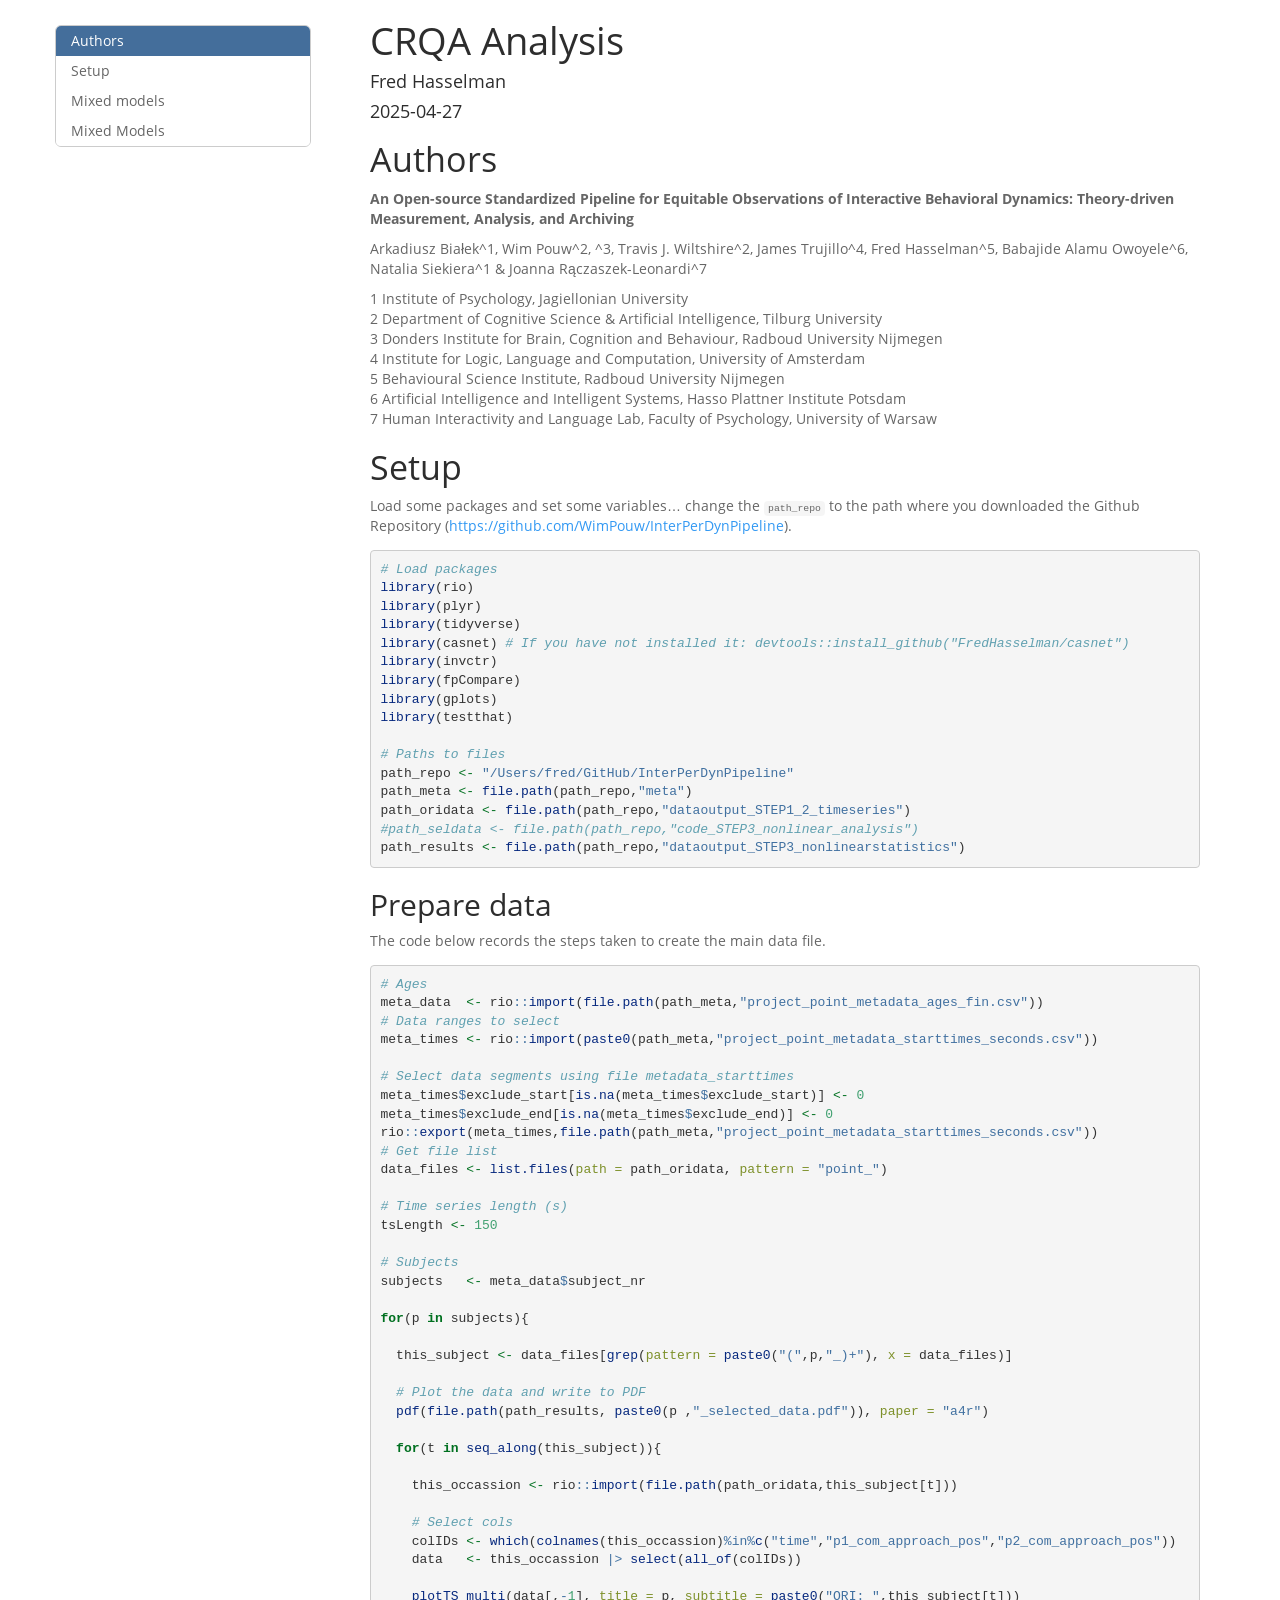
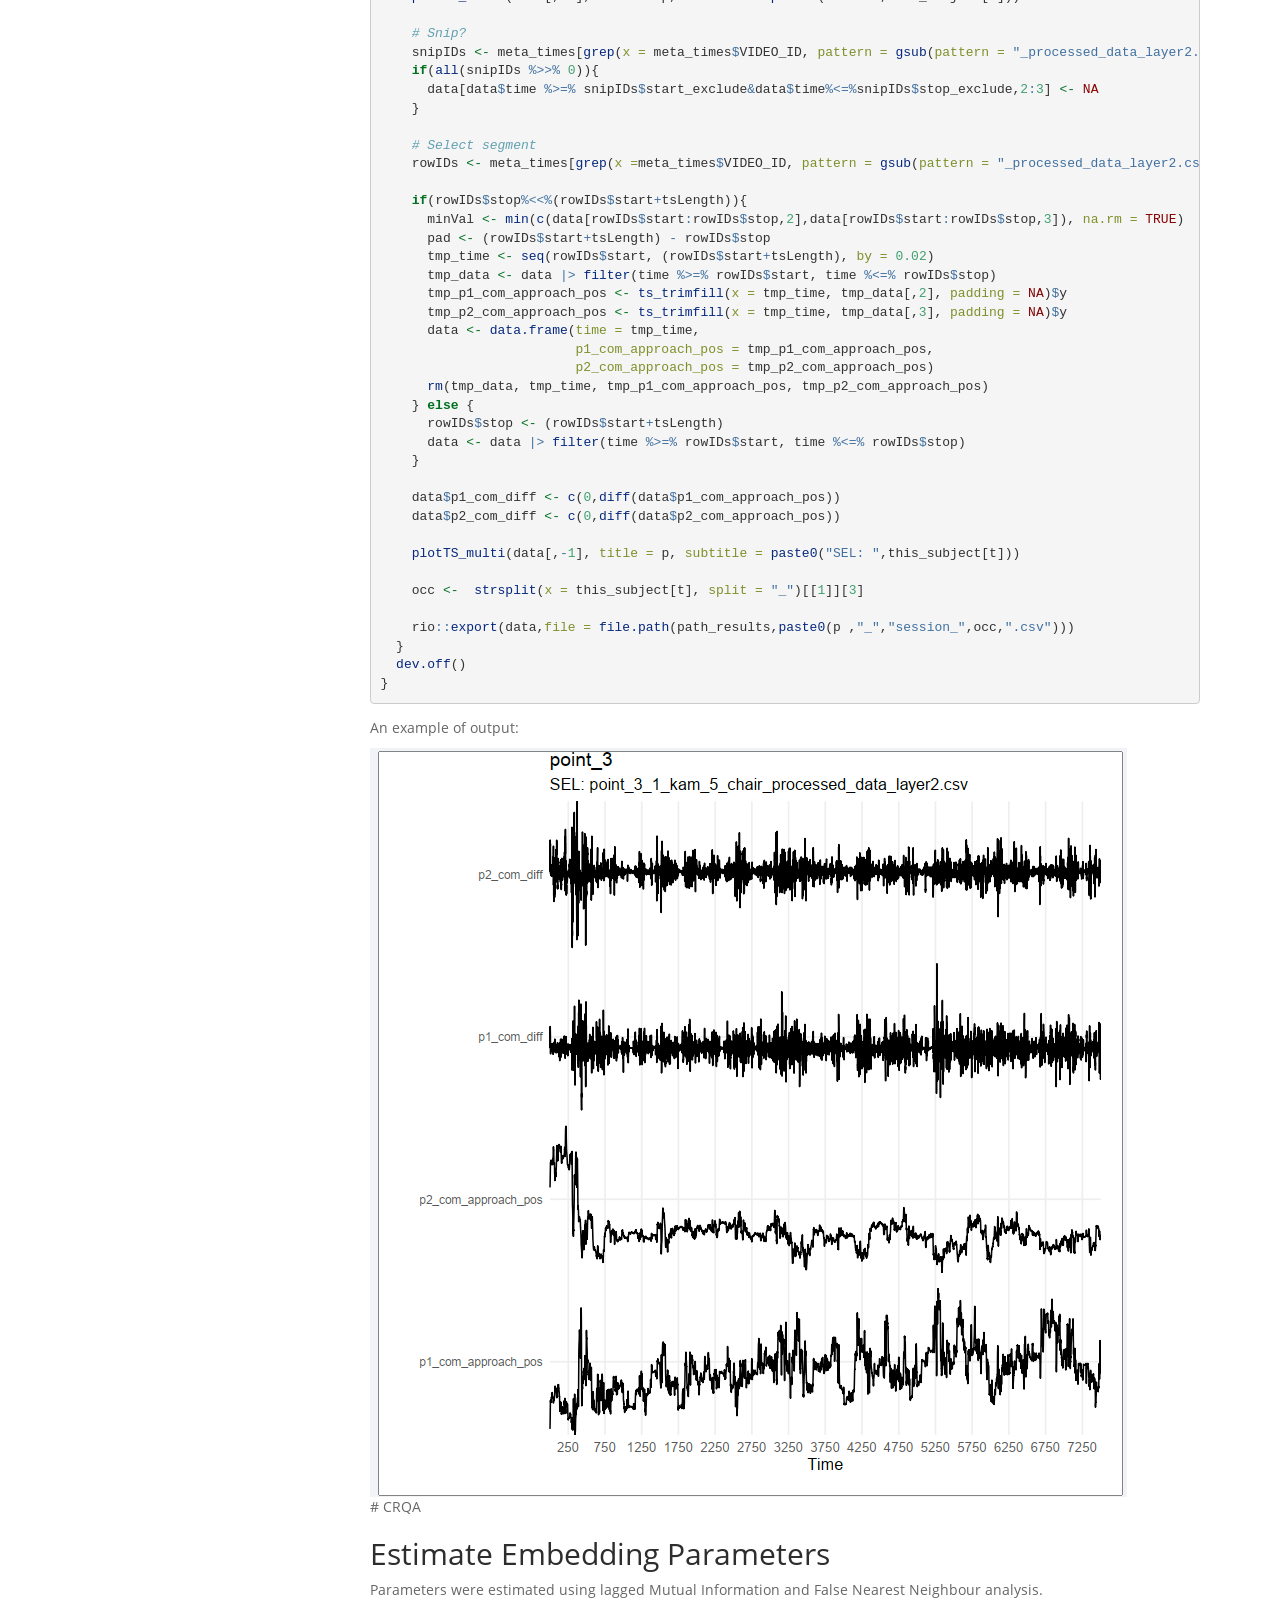
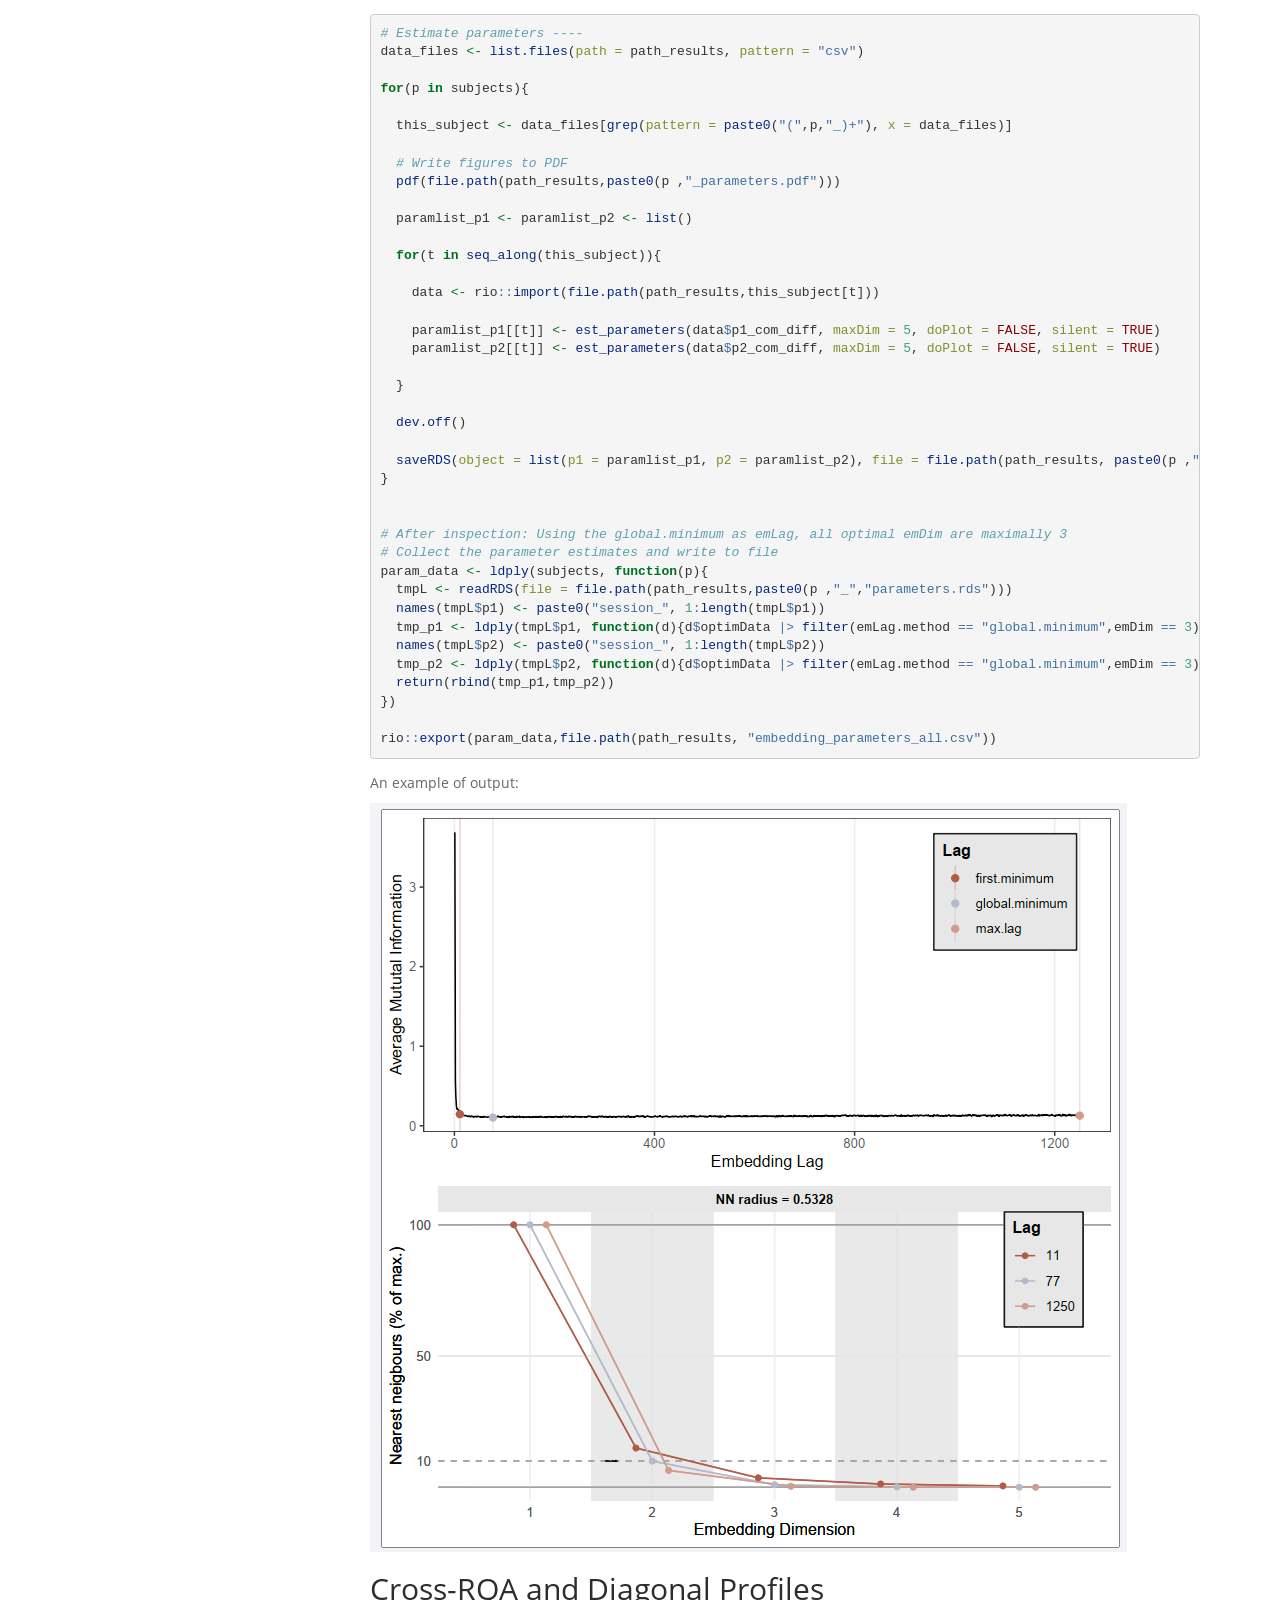
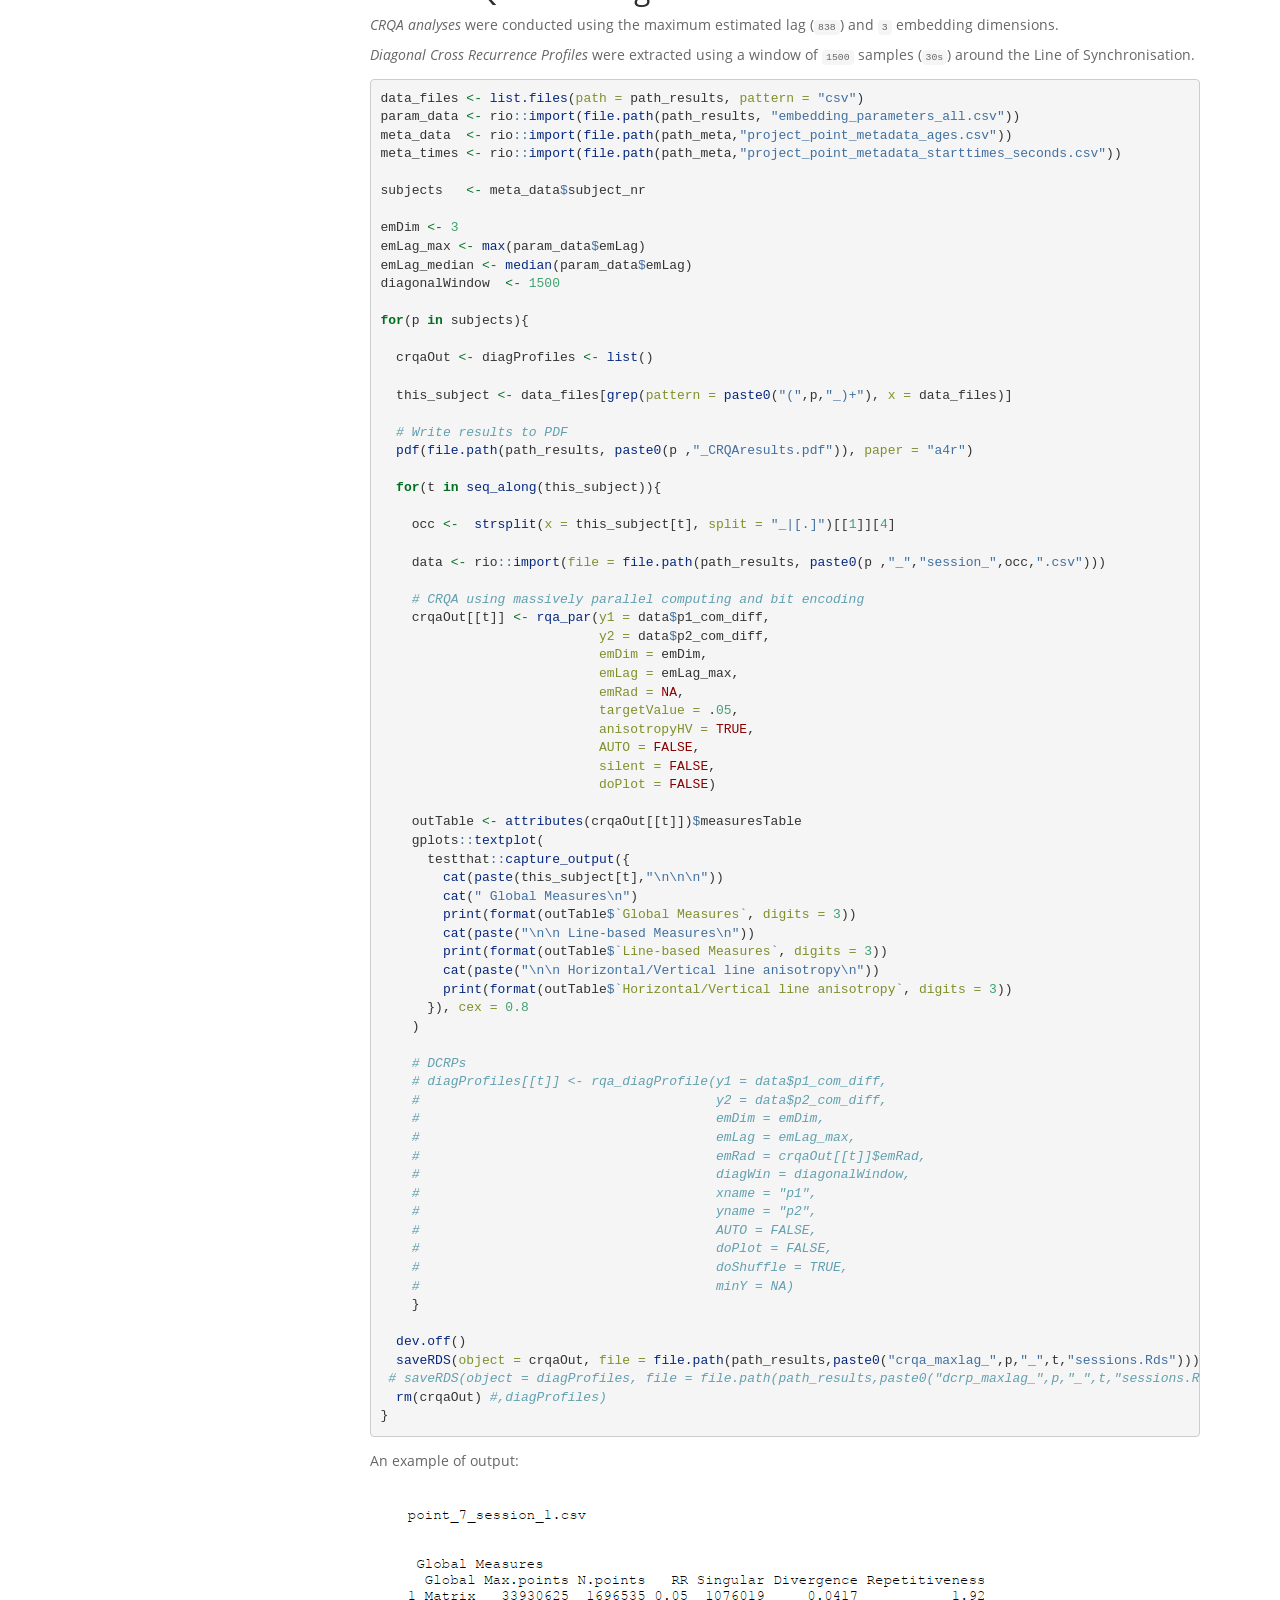
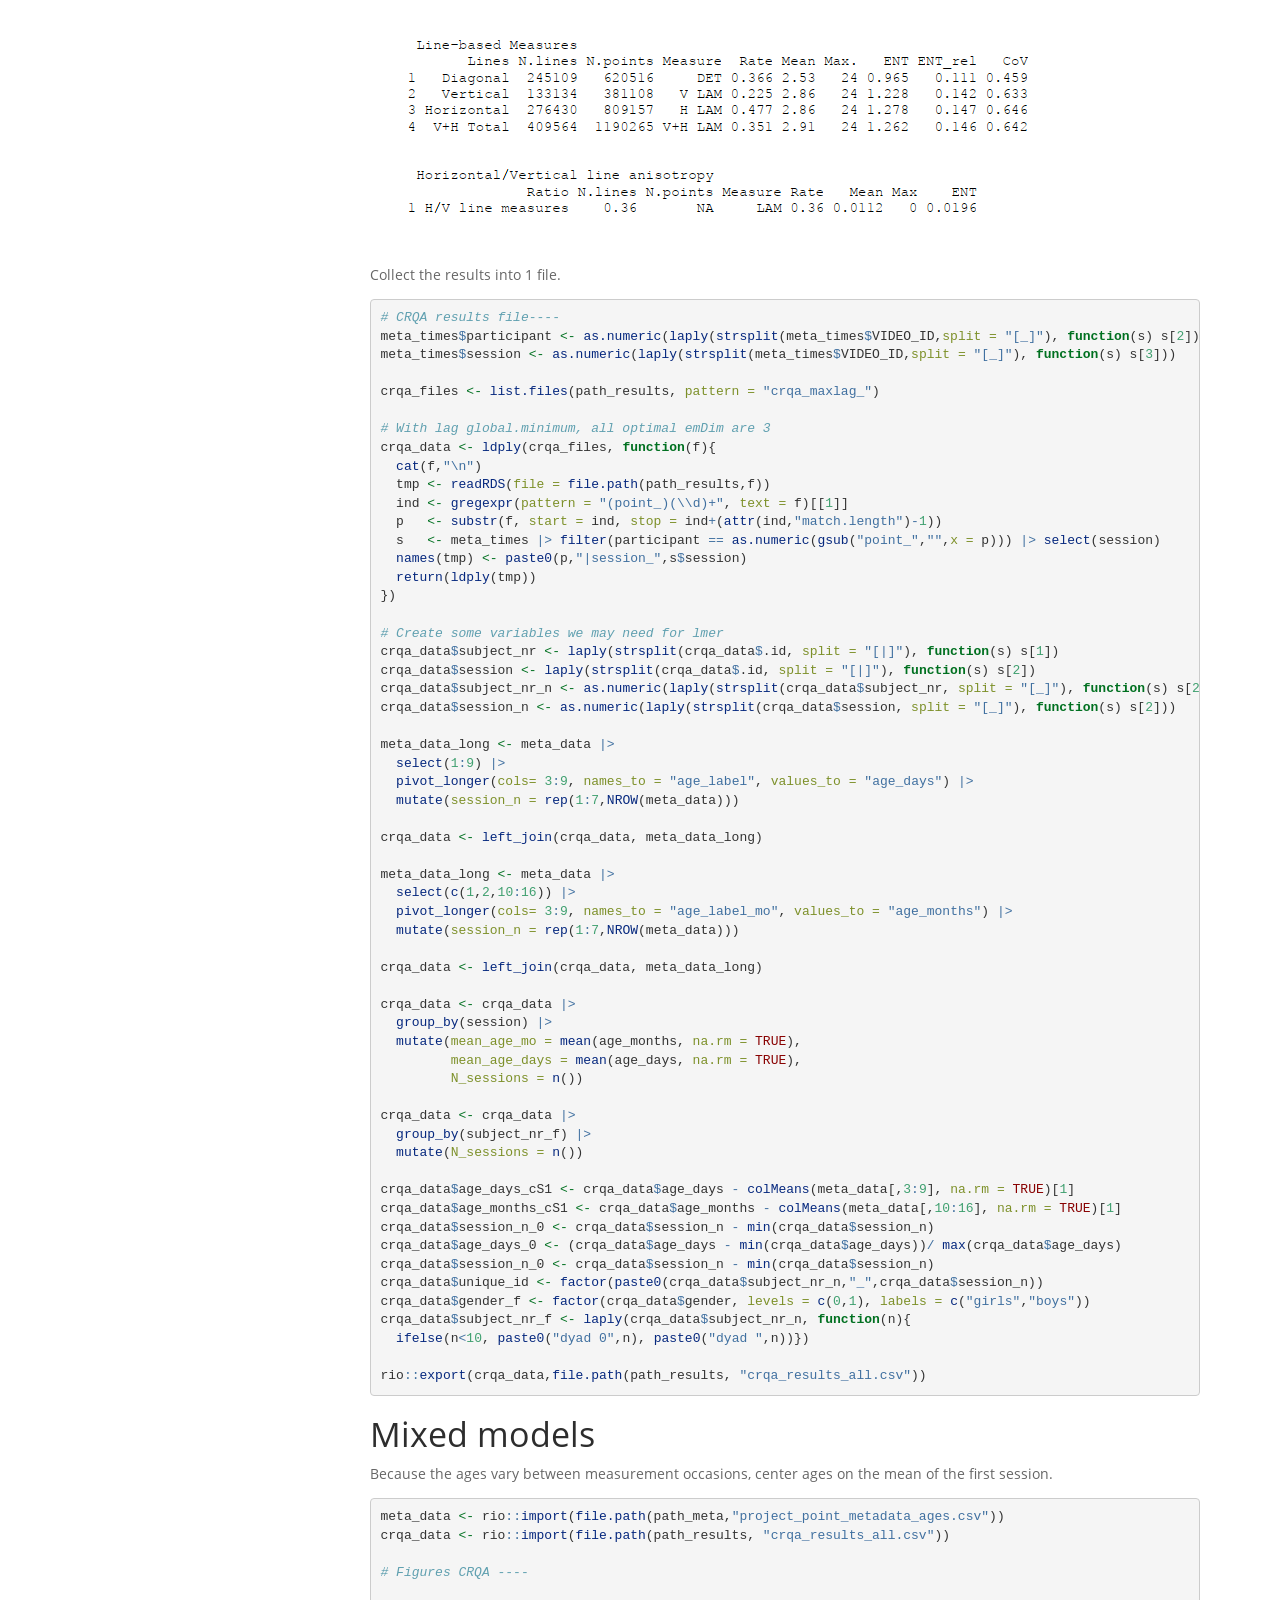
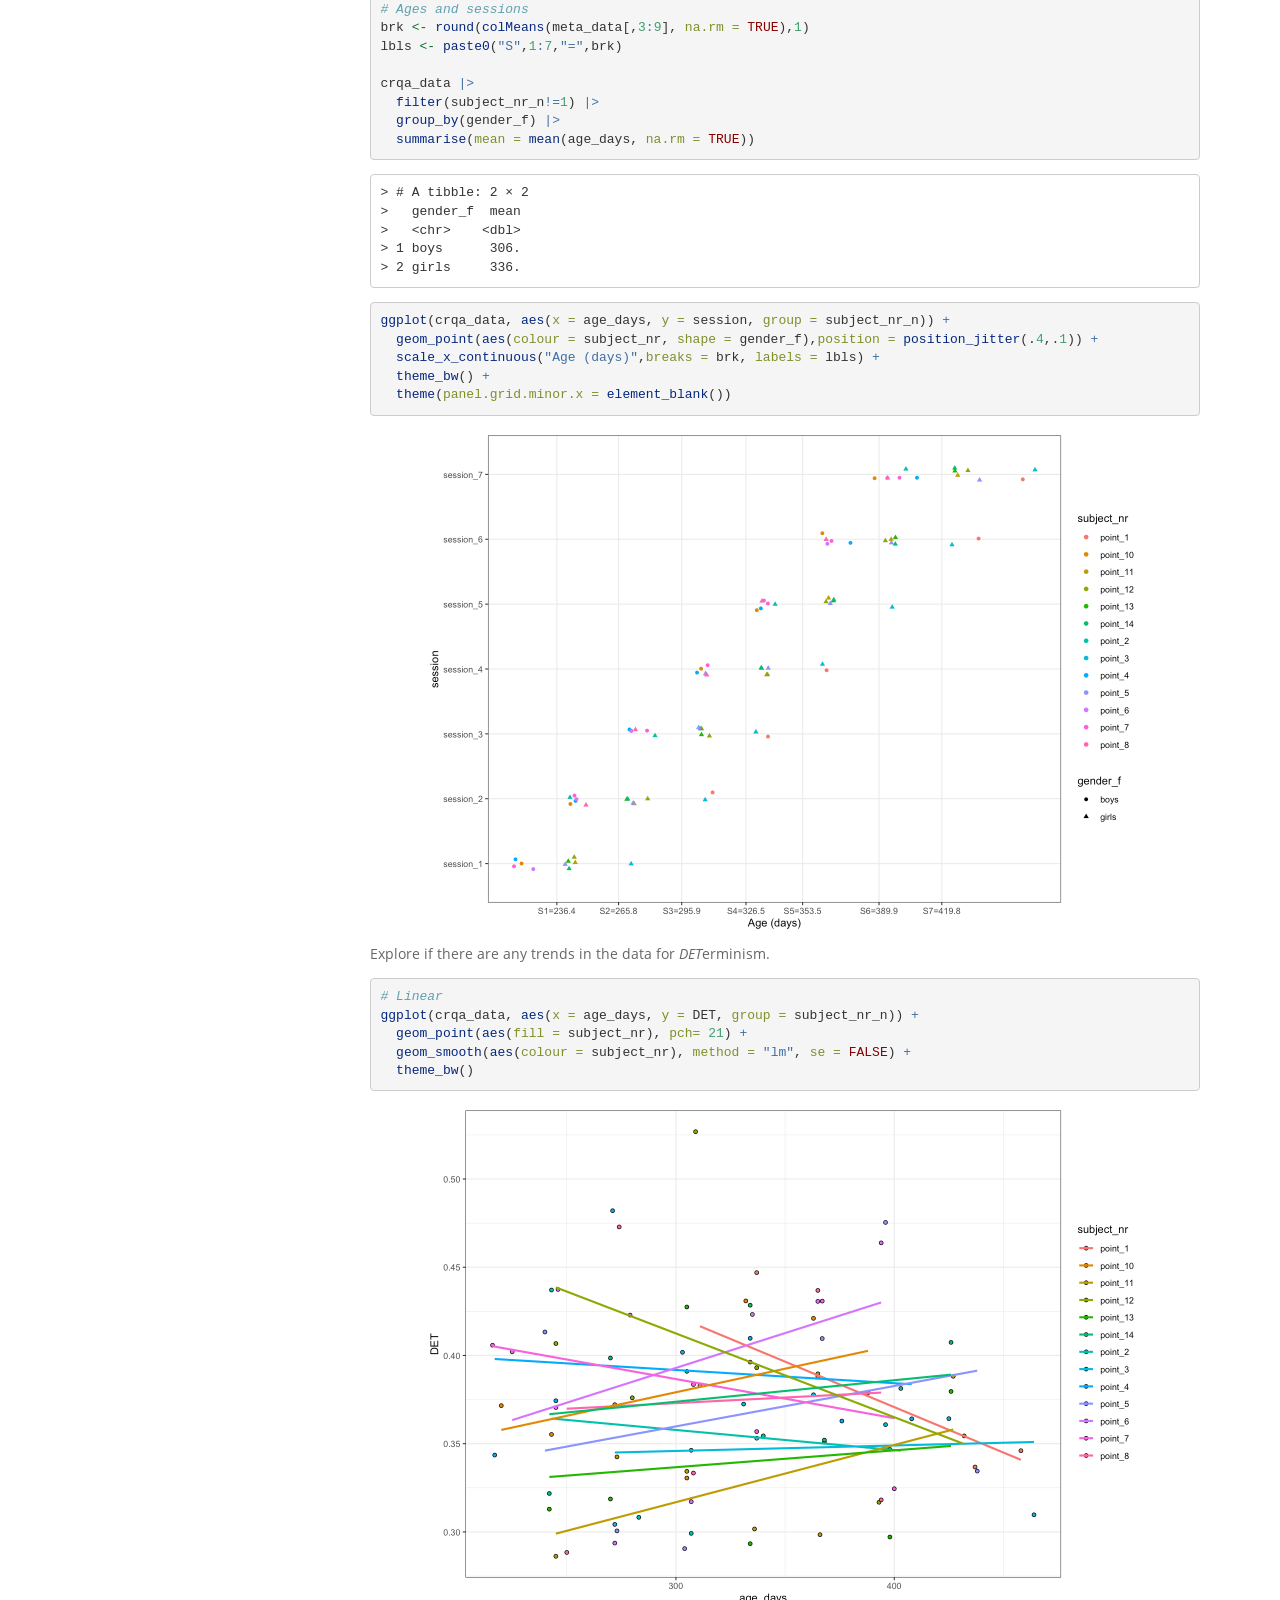
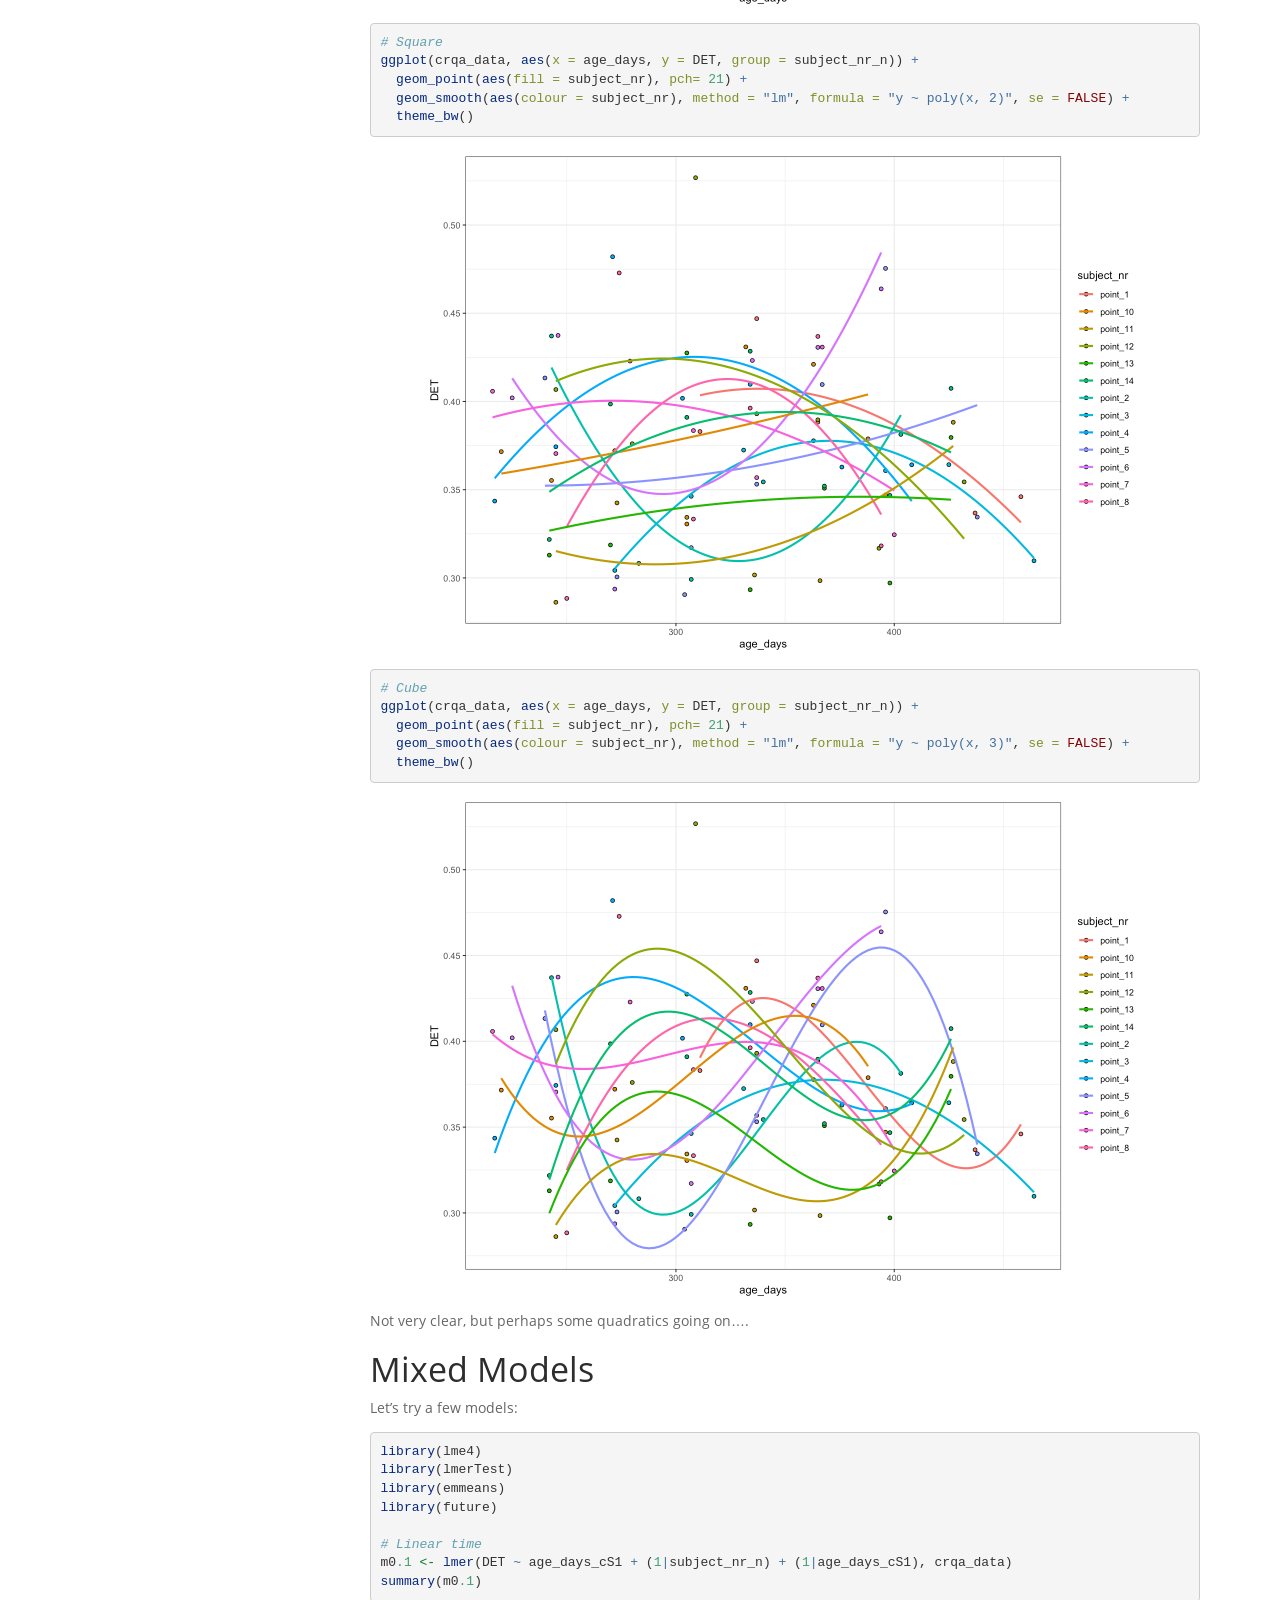
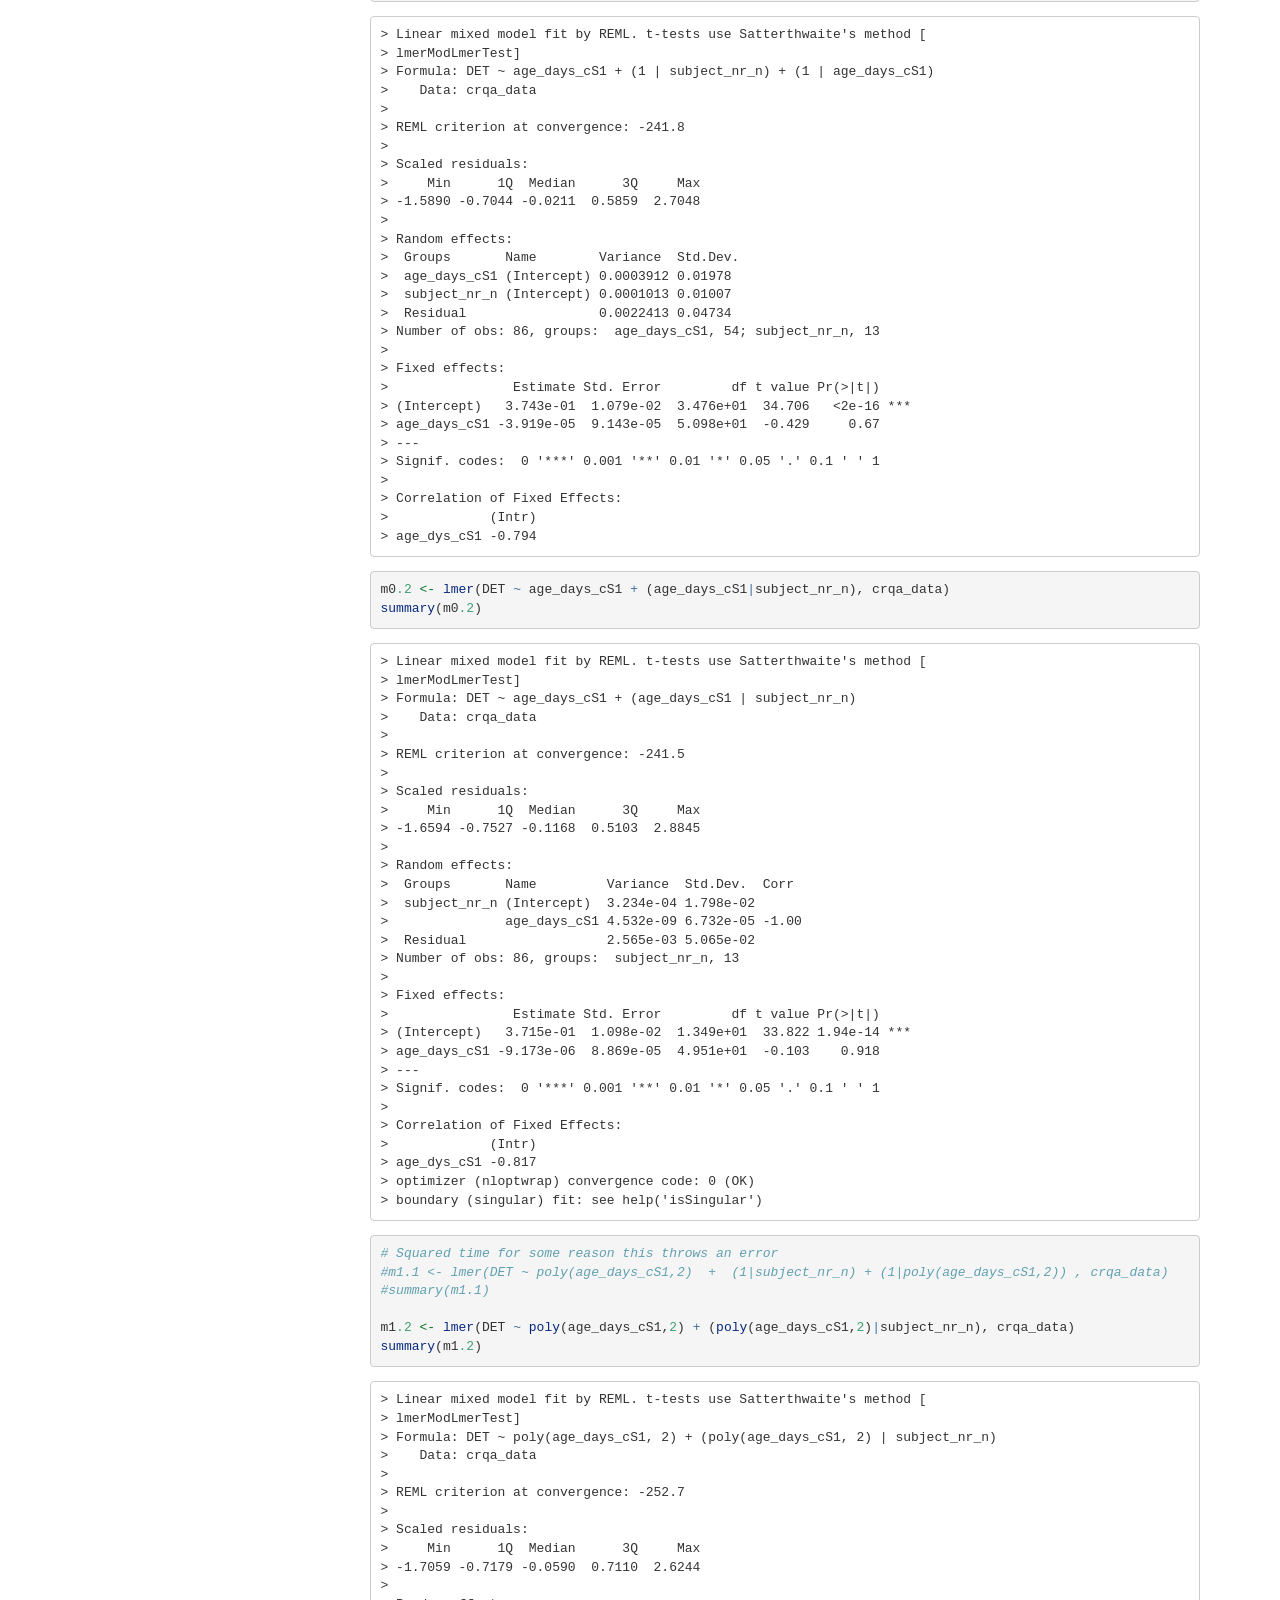
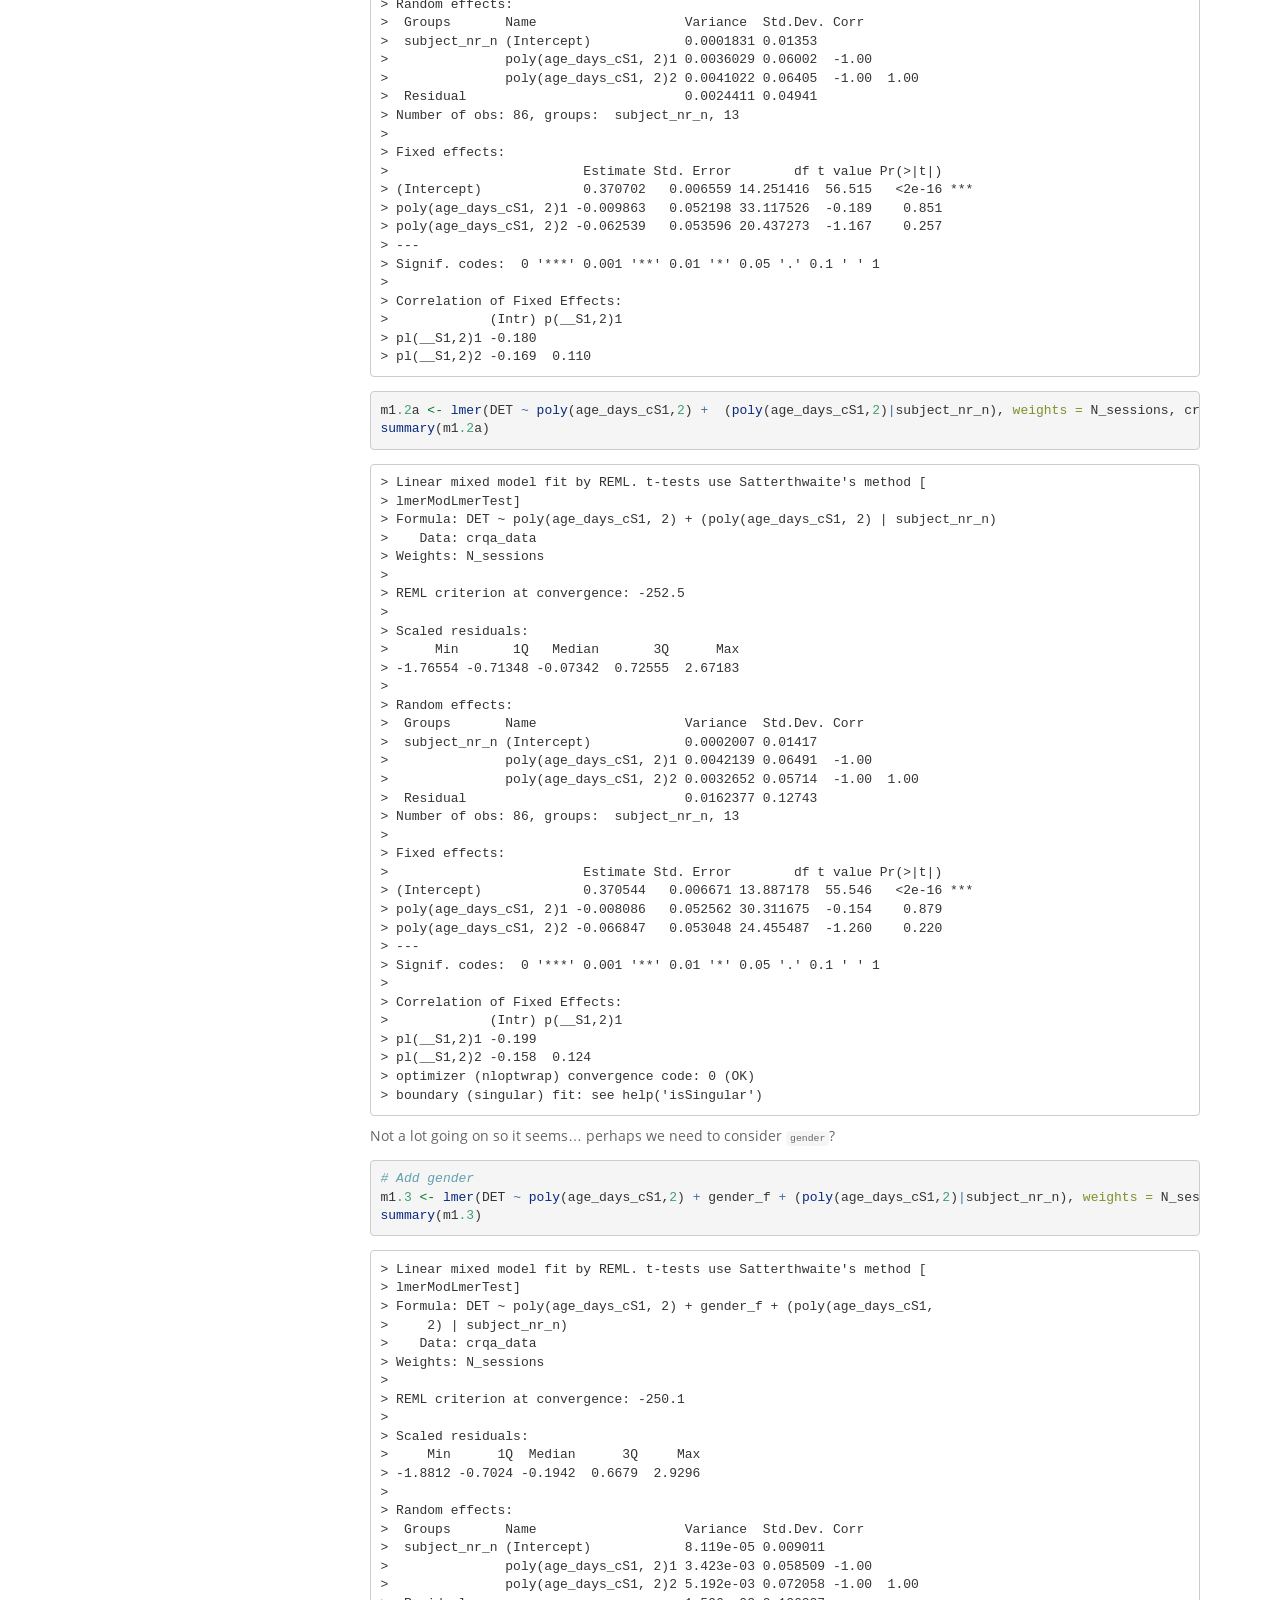
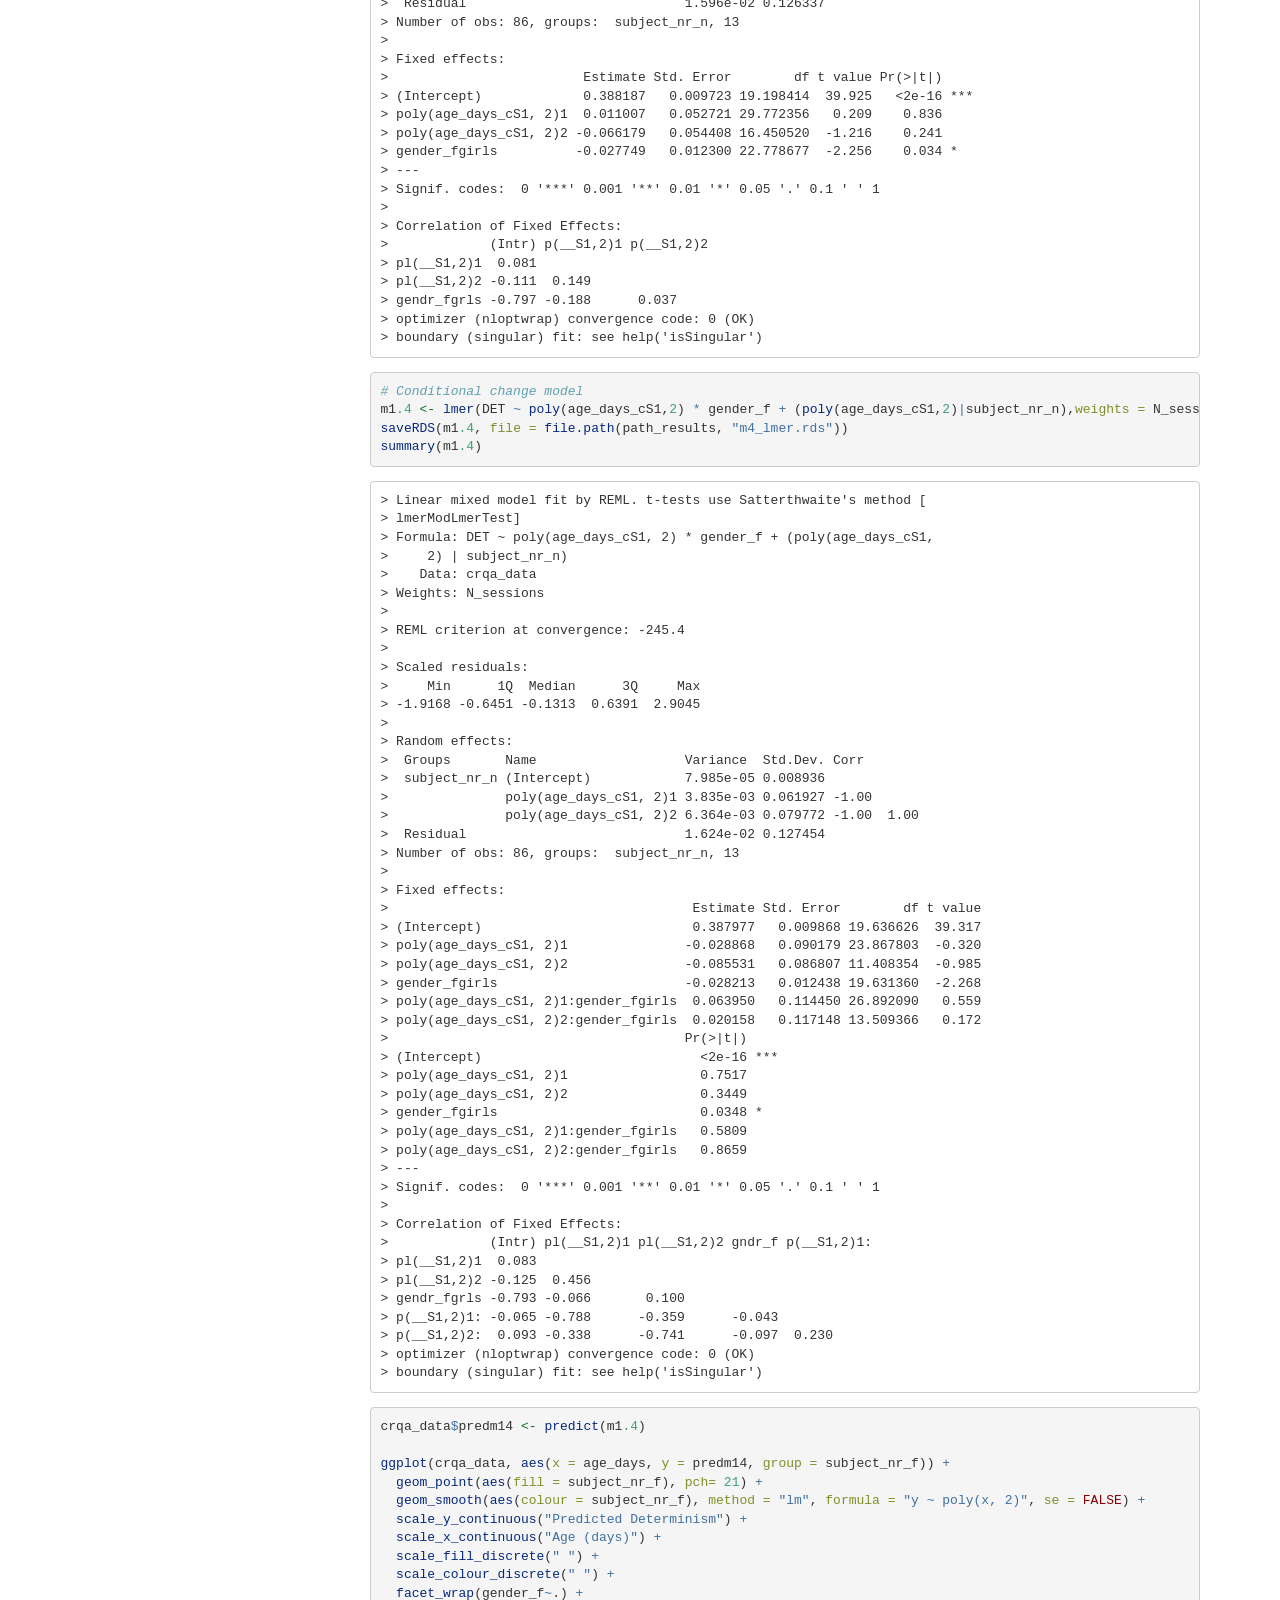
==== code_STEP3_nonlinear_analysis/STEP3_nonlinearfeatures_CRQA.html @ 1c840b47 "CRQA Analysis" ====
<!DOCTYPE html>

<html>

<head>

<meta charset="utf-8" />
<meta name="generator" content="pandoc" />
<meta http-equiv="X-UA-Compatible" content="IE=EDGE" />


<meta name="author" content="Fred Hasselman" />

<meta name="date" content="2025-04-27" />

<title>CRQA Analysis</title>

<script>// Pandoc 2.9 adds attributes on both header and div. We remove the former (to
// be compatible with the behavior of Pandoc < 2.8).
document.addEventListener('DOMContentLoaded', function(e) {
  var hs = document.querySelectorAll("div.section[class*='level'] > :first-child");
  var i, h, a;
  for (i = 0; i < hs.length; i++) {
    h = hs[i];
    if (!/^h[1-6]$/i.test(h.tagName)) continue;  // it should be a header h1-h6
    a = h.attributes;
    while (a.length > 0) h.removeAttribute(a[0].name);
  }
});
</script>
<script>/*! jQuery v3.6.0 | (c) OpenJS Foundation and other contributors | jquery.org/license */
!function(e,t){"use strict";"object"==typeof module&&"object"==typeof module.exports?module.exports=e.document?t(e,!0):function(e){if(!e.document)throw new Error("jQuery requires a window with a document");return t(e)}:t(e)}("undefined"!=typeof window?window:this,function(C,e){"use strict";var t=[],r=Object.getPrototypeOf,s=t.slice,g=t.flat?function(e){return t.flat.call(e)}:function(e){return t.concat.apply([],e)},u=t.push,i=t.indexOf,n={},o=n.toString,v=n.hasOwnProperty,a=v.toString,l=a.call(Object),y={},m=function(e){return"function"==typeof e&&"number"!=typeof e.nodeType&&"function"!=typeof e.item},x=function(e){return null!=e&&e===e.window},E=C.document,c={type:!0,src:!0,nonce:!0,noModule:!0};function b(e,t,n){var r,i,o=(n=n||E).createElement("script");if(o.text=e,t)for(r in c)(i=t[r]||t.getAttribute&&t.getAttribute(r))&&o.setAttribute(r,i);n.head.appendChild(o).parentNode.removeChild(o)}function w(e){return null==e?e+"":"object"==typeof e||"function"==typeof e?n[o.call(e)]||"object":typeof e}var f="3.6.0",S=function(e,t){return new S.fn.init(e,t)};function p(e){var t=!!e&&"length"in e&&e.length,n=w(e);return!m(e)&&!x(e)&&("array"===n||0===t||"number"==typeof t&&0<t&&t-1 in e)}S.fn=S.prototype={jquery:f,constructor:S,length:0,toArray:function(){return s.call(this)},get:function(e){return null==e?s.call(this):e<0?this[e+this.length]:this[e]},pushStack:function(e){var t=S.merge(this.constructor(),e);return t.prevObject=this,t},each:function(e){return S.each(this,e)},map:function(n){return this.pushStack(S.map(this,function(e,t){return n.call(e,t,e)}))},slice:function(){return this.pushStack(s.apply(this,arguments))},first:function(){return this.eq(0)},last:function(){return this.eq(-1)},even:function(){return this.pushStack(S.grep(this,function(e,t){return(t+1)%2}))},odd:function(){return this.pushStack(S.grep(this,function(e,t){return t%2}))},eq:function(e){var t=this.length,n=+e+(e<0?t:0);return this.pushStack(0<=n&&n<t?[this[n]]:[])},end:function(){return this.prevObject||this.constructor()},push:u,sort:t.sort,splice:t.splice},S.extend=S.fn.extend=function(){var e,t,n,r,i,o,a=arguments[0]||{},s=1,u=arguments.length,l=!1;for("boolean"==typeof a&&(l=a,a=arguments[s]||{},s++),"object"==typeof a||m(a)||(a={}),s===u&&(a=this,s--);s<u;s++)if(null!=(e=arguments[s]))for(t in e)r=e[t],"__proto__"!==t&&a!==r&&(l&&r&&(S.isPlainObject(r)||(i=Array.isArray(r)))?(n=a[t],o=i&&!Array.isArray(n)?[]:i||S.isPlainObject(n)?n:{},i=!1,a[t]=S.extend(l,o,r)):void 0!==r&&(a[t]=r));return a},S.extend({expando:"jQuery"+(f+Math.random()).replace(/\D/g,""),isReady:!0,error:function(e){throw new Error(e)},noop:function(){},isPlainObject:function(e){var t,n;return!(!e||"[object Object]"!==o.call(e))&&(!(t=r(e))||"function"==typeof(n=v.call(t,"constructor")&&t.constructor)&&a.call(n)===l)},isEmptyObject:function(e){var t;for(t in e)return!1;return!0},globalEval:function(e,t,n){b(e,{nonce:t&&t.nonce},n)},each:function(e,t){var n,r=0;if(p(e)){for(n=e.length;r<n;r++)if(!1===t.call(e[r],r,e[r]))break}else for(r in e)if(!1===t.call(e[r],r,e[r]))break;return e},makeArray:function(e,t){var n=t||[];return null!=e&&(p(Object(e))?S.merge(n,"string"==typeof e?[e]:e):u.call(n,e)),n},inArray:function(e,t,n){return null==t?-1:i.call(t,e,n)},merge:function(e,t){for(var n=+t.length,r=0,i=e.length;r<n;r++)e[i++]=t[r];return e.length=i,e},grep:function(e,t,n){for(var r=[],i=0,o=e.length,a=!n;i<o;i++)!t(e[i],i)!==a&&r.push(e[i]);return r},map:function(e,t,n){var r,i,o=0,a=[];if(p(e))for(r=e.length;o<r;o++)null!=(i=t(e[o],o,n))&&a.push(i);else for(o in e)null!=(i=t(e[o],o,n))&&a.push(i);return g(a)},guid:1,support:y}),"function"==typeof Symbol&&(S.fn[Symbol.iterator]=t[Symbol.iterator]),S.each("Boolean Number String Function Array Date RegExp Object Error Symbol".split(" "),function(e,t){n["[object "+t+"]"]=t.toLowerCase()});var d=function(n){var e,d,b,o,i,h,f,g,w,u,l,T,C,a,E,v,s,c,y,S="sizzle"+1*new Date,p=n.document,k=0,r=0,m=ue(),x=ue(),A=ue(),N=ue(),j=function(e,t){return e===t&&(l=!0),0},D={}.hasOwnProperty,t=[],q=t.pop,L=t.push,H=t.push,O=t.slice,P=function(e,t){for(var n=0,r=e.length;n<r;n++)if(e[n]===t)return n;return-1},R="checked|selected|async|autofocus|autoplay|controls|defer|disabled|hidden|ismap|loop|multiple|open|readonly|required|scoped",M="[\\x20\\t\\r\\n\\f]",I="(?:\\\\[\\da-fA-F]{1,6}"+M+"?|\\\\[^\\r\\n\\f]|[\\w-]|[^\0-\\x7f])+",W="\\["+M+"*("+I+")(?:"+M+"*([*^$|!~]?=)"+M+"*(?:'((?:\\\\.|[^\\\\'])*)'|\"((?:\\\\.|[^\\\\\"])*)\"|("+I+"))|)"+M+"*\\]",F=":("+I+")(?:\\((('((?:\\\\.|[^\\\\'])*)'|\"((?:\\\\.|[^\\\\\"])*)\")|((?:\\\\.|[^\\\\()[\\]]|"+W+")*)|.*)\\)|)",B=new RegExp(M+"+","g"),$=new RegExp("^"+M+"+|((?:^|[^\\\\])(?:\\\\.)*)"+M+"+$","g"),_=new RegExp("^"+M+"*,"+M+"*"),z=new RegExp("^"+M+"*([>+~]|"+M+")"+M+"*"),U=new RegExp(M+"|>"),X=new RegExp(F),V=new RegExp("^"+I+"$"),G={ID:new RegExp("^#("+I+")"),CLASS:new RegExp("^\\.("+I+")"),TAG:new RegExp("^("+I+"|[*])"),ATTR:new RegExp("^"+W),PSEUDO:new RegExp("^"+F),CHILD:new RegExp("^:(only|first|last|nth|nth-last)-(child|of-type)(?:\\("+M+"*(even|odd|(([+-]|)(\\d*)n|)"+M+"*(?:([+-]|)"+M+"*(\\d+)|))"+M+"*\\)|)","i"),bool:new RegExp("^(?:"+R+")$","i"),needsContext:new RegExp("^"+M+"*[>+~]|:(even|odd|eq|gt|lt|nth|first|last)(?:\\("+M+"*((?:-\\d)?\\d*)"+M+"*\\)|)(?=[^-]|$)","i")},Y=/HTML$/i,Q=/^(?:input|select|textarea|button)$/i,J=/^h\d$/i,K=/^[^{]+\{\s*\[native \w/,Z=/^(?:#([\w-]+)|(\w+)|\.([\w-]+))$/,ee=/[+~]/,te=new RegExp("\\\\[\\da-fA-F]{1,6}"+M+"?|\\\\([^\\r\\n\\f])","g"),ne=function(e,t){var n="0x"+e.slice(1)-65536;return t||(n<0?String.fromCharCode(n+65536):String.fromCharCode(n>>10|55296,1023&n|56320))},re=/([\0-\x1f\x7f]|^-?\d)|^-$|[^\0-\x1f\x7f-\uFFFF\w-]/g,ie=function(e,t){return t?"\0"===e?"\ufffd":e.slice(0,-1)+"\\"+e.charCodeAt(e.length-1).toString(16)+" ":"\\"+e},oe=function(){T()},ae=be(function(e){return!0===e.disabled&&"fieldset"===e.nodeName.toLowerCase()},{dir:"parentNode",next:"legend"});try{H.apply(t=O.call(p.childNodes),p.childNodes),t[p.childNodes.length].nodeType}catch(e){H={apply:t.length?function(e,t){L.apply(e,O.call(t))}:function(e,t){var n=e.length,r=0;while(e[n++]=t[r++]);e.length=n-1}}}function se(t,e,n,r){var i,o,a,s,u,l,c,f=e&&e.ownerDocument,p=e?e.nodeType:9;if(n=n||[],"string"!=typeof t||!t||1!==p&&9!==p&&11!==p)return n;if(!r&&(T(e),e=e||C,E)){if(11!==p&&(u=Z.exec(t)))if(i=u[1]){if(9===p){if(!(a=e.getElementById(i)))return n;if(a.id===i)return n.push(a),n}else if(f&&(a=f.getElementById(i))&&y(e,a)&&a.id===i)return n.push(a),n}else{if(u[2])return H.apply(n,e.getElementsByTagName(t)),n;if((i=u[3])&&d.getElementsByClassName&&e.getElementsByClassName)return H.apply(n,e.getElementsByClassName(i)),n}if(d.qsa&&!N[t+" "]&&(!v||!v.test(t))&&(1!==p||"object"!==e.nodeName.toLowerCase())){if(c=t,f=e,1===p&&(U.test(t)||z.test(t))){(f=ee.test(t)&&ye(e.parentNode)||e)===e&&d.scope||((s=e.getAttribute("id"))?s=s.replace(re,ie):e.setAttribute("id",s=S)),o=(l=h(t)).length;while(o--)l[o]=(s?"#"+s:":scope")+" "+xe(l[o]);c=l.join(",")}try{return H.apply(n,f.querySelectorAll(c)),n}catch(e){N(t,!0)}finally{s===S&&e.removeAttribute("id")}}}return g(t.replace($,"$1"),e,n,r)}function ue(){var r=[];return function e(t,n){return r.push(t+" ")>b.cacheLength&&delete e[r.shift()],e[t+" "]=n}}function le(e){return e[S]=!0,e}function ce(e){var t=C.createElement("fieldset");try{return!!e(t)}catch(e){return!1}finally{t.parentNode&&t.parentNode.removeChild(t),t=null}}function fe(e,t){var n=e.split("|"),r=n.length;while(r--)b.attrHandle[n[r]]=t}function pe(e,t){var n=t&&e,r=n&&1===e.nodeType&&1===t.nodeType&&e.sourceIndex-t.sourceIndex;if(r)return r;if(n)while(n=n.nextSibling)if(n===t)return-1;return e?1:-1}function de(t){return function(e){return"input"===e.nodeName.toLowerCase()&&e.type===t}}function he(n){return function(e){var t=e.nodeName.toLowerCase();return("input"===t||"button"===t)&&e.type===n}}function ge(t){return function(e){return"form"in e?e.parentNode&&!1===e.disabled?"label"in e?"label"in e.parentNode?e.parentNode.disabled===t:e.disabled===t:e.isDisabled===t||e.isDisabled!==!t&&ae(e)===t:e.disabled===t:"label"in e&&e.disabled===t}}function ve(a){return le(function(o){return o=+o,le(function(e,t){var n,r=a([],e.length,o),i=r.length;while(i--)e[n=r[i]]&&(e[n]=!(t[n]=e[n]))})})}function ye(e){return e&&"undefined"!=typeof e.getElementsByTagName&&e}for(e in d=se.support={},i=se.isXML=function(e){var t=e&&e.namespaceURI,n=e&&(e.ownerDocument||e).documentElement;return!Y.test(t||n&&n.nodeName||"HTML")},T=se.setDocument=function(e){var t,n,r=e?e.ownerDocument||e:p;return r!=C&&9===r.nodeType&&r.documentElement&&(a=(C=r).documentElement,E=!i(C),p!=C&&(n=C.defaultView)&&n.top!==n&&(n.addEventListener?n.addEventListener("unload",oe,!1):n.attachEvent&&n.attachEvent("onunload",oe)),d.scope=ce(function(e){return a.appendChild(e).appendChild(C.createElement("div")),"undefined"!=typeof e.querySelectorAll&&!e.querySelectorAll(":scope fieldset div").length}),d.attributes=ce(function(e){return e.className="i",!e.getAttribute("className")}),d.getElementsByTagName=ce(function(e){return e.appendChild(C.createComment("")),!e.getElementsByTagName("*").length}),d.getElementsByClassName=K.test(C.getElementsByClassName),d.getById=ce(function(e){return a.appendChild(e).id=S,!C.getElementsByName||!C.getElementsByName(S).length}),d.getById?(b.filter.ID=function(e){var t=e.replace(te,ne);return function(e){return e.getAttribute("id")===t}},b.find.ID=function(e,t){if("undefined"!=typeof t.getElementById&&E){var n=t.getElementById(e);return n?[n]:[]}}):(b.filter.ID=function(e){var n=e.replace(te,ne);return function(e){var t="undefined"!=typeof e.getAttributeNode&&e.getAttributeNode("id");return t&&t.value===n}},b.find.ID=function(e,t){if("undefined"!=typeof t.getElementById&&E){var n,r,i,o=t.getElementById(e);if(o){if((n=o.getAttributeNode("id"))&&n.value===e)return[o];i=t.getElementsByName(e),r=0;while(o=i[r++])if((n=o.getAttributeNode("id"))&&n.value===e)return[o]}return[]}}),b.find.TAG=d.getElementsByTagName?function(e,t){return"undefined"!=typeof t.getElementsByTagName?t.getElementsByTagName(e):d.qsa?t.querySelectorAll(e):void 0}:function(e,t){var n,r=[],i=0,o=t.getElementsByTagName(e);if("*"===e){while(n=o[i++])1===n.nodeType&&r.push(n);return r}return o},b.find.CLASS=d.getElementsByClassName&&function(e,t){if("undefined"!=typeof t.getElementsByClassName&&E)return t.getElementsByClassName(e)},s=[],v=[],(d.qsa=K.test(C.querySelectorAll))&&(ce(function(e){var t;a.appendChild(e).innerHTML="<a id='"+S+"'></a><select id='"+S+"-\r\\' msallowcapture=''><option selected=''></option></select>",e.querySelectorAll("[msallowcapture^='']").length&&v.push("[*^$]="+M+"*(?:''|\"\")"),e.querySelectorAll("[selected]").length||v.push("\\["+M+"*(?:value|"+R+")"),e.querySelectorAll("[id~="+S+"-]").length||v.push("~="),(t=C.createElement("input")).setAttribute("name",""),e.appendChild(t),e.querySelectorAll("[name='']").length||v.push("\\["+M+"*name"+M+"*="+M+"*(?:''|\"\")"),e.querySelectorAll(":checked").length||v.push(":checked"),e.querySelectorAll("a#"+S+"+*").length||v.push(".#.+[+~]"),e.querySelectorAll("\\\f"),v.push("[\\r\\n\\f]")}),ce(function(e){e.innerHTML="<a href='' disabled='disabled'></a><select disabled='disabled'><option/></select>";var t=C.createElement("input");t.setAttribute("type","hidden"),e.appendChild(t).setAttribute("name","D"),e.querySelectorAll("[name=d]").length&&v.push("name"+M+"*[*^$|!~]?="),2!==e.querySelectorAll(":enabled").length&&v.push(":enabled",":disabled"),a.appendChild(e).disabled=!0,2!==e.querySelectorAll(":disabled").length&&v.push(":enabled",":disabled"),e.querySelectorAll("*,:x"),v.push(",.*:")})),(d.matchesSelector=K.test(c=a.matches||a.webkitMatchesSelector||a.mozMatchesSelector||a.oMatchesSelector||a.msMatchesSelector))&&ce(function(e){d.disconnectedMatch=c.call(e,"*"),c.call(e,"[s!='']:x"),s.push("!=",F)}),v=v.length&&new RegExp(v.join("|")),s=s.length&&new RegExp(s.join("|")),t=K.test(a.compareDocumentPosition),y=t||K.test(a.contains)?function(e,t){var n=9===e.nodeType?e.documentElement:e,r=t&&t.parentNode;return e===r||!(!r||1!==r.nodeType||!(n.contains?n.contains(r):e.compareDocumentPosition&&16&e.compareDocumentPosition(r)))}:function(e,t){if(t)while(t=t.parentNode)if(t===e)return!0;return!1},j=t?function(e,t){if(e===t)return l=!0,0;var n=!e.compareDocumentPosition-!t.compareDocumentPosition;return n||(1&(n=(e.ownerDocument||e)==(t.ownerDocument||t)?e.compareDocumentPosition(t):1)||!d.sortDetached&&t.compareDocumentPosition(e)===n?e==C||e.ownerDocument==p&&y(p,e)?-1:t==C||t.ownerDocument==p&&y(p,t)?1:u?P(u,e)-P(u,t):0:4&n?-1:1)}:function(e,t){if(e===t)return l=!0,0;var n,r=0,i=e.parentNode,o=t.parentNode,a=[e],s=[t];if(!i||!o)return e==C?-1:t==C?1:i?-1:o?1:u?P(u,e)-P(u,t):0;if(i===o)return pe(e,t);n=e;while(n=n.parentNode)a.unshift(n);n=t;while(n=n.parentNode)s.unshift(n);while(a[r]===s[r])r++;return r?pe(a[r],s[r]):a[r]==p?-1:s[r]==p?1:0}),C},se.matches=function(e,t){return se(e,null,null,t)},se.matchesSelector=function(e,t){if(T(e),d.matchesSelector&&E&&!N[t+" "]&&(!s||!s.test(t))&&(!v||!v.test(t)))try{var n=c.call(e,t);if(n||d.disconnectedMatch||e.document&&11!==e.document.nodeType)return n}catch(e){N(t,!0)}return 0<se(t,C,null,[e]).length},se.contains=function(e,t){return(e.ownerDocument||e)!=C&&T(e),y(e,t)},se.attr=function(e,t){(e.ownerDocument||e)!=C&&T(e);var n=b.attrHandle[t.toLowerCase()],r=n&&D.call(b.attrHandle,t.toLowerCase())?n(e,t,!E):void 0;return void 0!==r?r:d.attributes||!E?e.getAttribute(t):(r=e.getAttributeNode(t))&&r.specified?r.value:null},se.escape=function(e){return(e+"").replace(re,ie)},se.error=function(e){throw new Error("Syntax error, unrecognized expression: "+e)},se.uniqueSort=function(e){var t,n=[],r=0,i=0;if(l=!d.detectDuplicates,u=!d.sortStable&&e.slice(0),e.sort(j),l){while(t=e[i++])t===e[i]&&(r=n.push(i));while(r--)e.splice(n[r],1)}return u=null,e},o=se.getText=function(e){var t,n="",r=0,i=e.nodeType;if(i){if(1===i||9===i||11===i){if("string"==typeof e.textContent)return e.textContent;for(e=e.firstChild;e;e=e.nextSibling)n+=o(e)}else if(3===i||4===i)return e.nodeValue}else while(t=e[r++])n+=o(t);return n},(b=se.selectors={cacheLength:50,createPseudo:le,match:G,attrHandle:{},find:{},relative:{">":{dir:"parentNode",first:!0}," ":{dir:"parentNode"},"+":{dir:"previousSibling",first:!0},"~":{dir:"previousSibling"}},preFilter:{ATTR:function(e){return e[1]=e[1].replace(te,ne),e[3]=(e[3]||e[4]||e[5]||"").replace(te,ne),"~="===e[2]&&(e[3]=" "+e[3]+" "),e.slice(0,4)},CHILD:function(e){return e[1]=e[1].toLowerCase(),"nth"===e[1].slice(0,3)?(e[3]||se.error(e[0]),e[4]=+(e[4]?e[5]+(e[6]||1):2*("even"===e[3]||"odd"===e[3])),e[5]=+(e[7]+e[8]||"odd"===e[3])):e[3]&&se.error(e[0]),e},PSEUDO:function(e){var t,n=!e[6]&&e[2];return G.CHILD.test(e[0])?null:(e[3]?e[2]=e[4]||e[5]||"":n&&X.test(n)&&(t=h(n,!0))&&(t=n.indexOf(")",n.length-t)-n.length)&&(e[0]=e[0].slice(0,t),e[2]=n.slice(0,t)),e.slice(0,3))}},filter:{TAG:function(e){var t=e.replace(te,ne).toLowerCase();return"*"===e?function(){return!0}:function(e){return e.nodeName&&e.nodeName.toLowerCase()===t}},CLASS:function(e){var t=m[e+" "];return t||(t=new RegExp("(^|"+M+")"+e+"("+M+"|$)"))&&m(e,function(e){return t.test("string"==typeof e.className&&e.className||"undefined"!=typeof e.getAttribute&&e.getAttribute("class")||"")})},ATTR:function(n,r,i){return function(e){var t=se.attr(e,n);return null==t?"!="===r:!r||(t+="","="===r?t===i:"!="===r?t!==i:"^="===r?i&&0===t.indexOf(i):"*="===r?i&&-1<t.indexOf(i):"$="===r?i&&t.slice(-i.length)===i:"~="===r?-1<(" "+t.replace(B," ")+" ").indexOf(i):"|="===r&&(t===i||t.slice(0,i.length+1)===i+"-"))}},CHILD:function(h,e,t,g,v){var y="nth"!==h.slice(0,3),m="last"!==h.slice(-4),x="of-type"===e;return 1===g&&0===v?function(e){return!!e.parentNode}:function(e,t,n){var r,i,o,a,s,u,l=y!==m?"nextSibling":"previousSibling",c=e.parentNode,f=x&&e.nodeName.toLowerCase(),p=!n&&!x,d=!1;if(c){if(y){while(l){a=e;while(a=a[l])if(x?a.nodeName.toLowerCase()===f:1===a.nodeType)return!1;u=l="only"===h&&!u&&"nextSibling"}return!0}if(u=[m?c.firstChild:c.lastChild],m&&p){d=(s=(r=(i=(o=(a=c)[S]||(a[S]={}))[a.uniqueID]||(o[a.uniqueID]={}))[h]||[])[0]===k&&r[1])&&r[2],a=s&&c.childNodes[s];while(a=++s&&a&&a[l]||(d=s=0)||u.pop())if(1===a.nodeType&&++d&&a===e){i[h]=[k,s,d];break}}else if(p&&(d=s=(r=(i=(o=(a=e)[S]||(a[S]={}))[a.uniqueID]||(o[a.uniqueID]={}))[h]||[])[0]===k&&r[1]),!1===d)while(a=++s&&a&&a[l]||(d=s=0)||u.pop())if((x?a.nodeName.toLowerCase()===f:1===a.nodeType)&&++d&&(p&&((i=(o=a[S]||(a[S]={}))[a.uniqueID]||(o[a.uniqueID]={}))[h]=[k,d]),a===e))break;return(d-=v)===g||d%g==0&&0<=d/g}}},PSEUDO:function(e,o){var t,a=b.pseudos[e]||b.setFilters[e.toLowerCase()]||se.error("unsupported pseudo: "+e);return a[S]?a(o):1<a.length?(t=[e,e,"",o],b.setFilters.hasOwnProperty(e.toLowerCase())?le(function(e,t){var n,r=a(e,o),i=r.length;while(i--)e[n=P(e,r[i])]=!(t[n]=r[i])}):function(e){return a(e,0,t)}):a}},pseudos:{not:le(function(e){var r=[],i=[],s=f(e.replace($,"$1"));return s[S]?le(function(e,t,n,r){var i,o=s(e,null,r,[]),a=e.length;while(a--)(i=o[a])&&(e[a]=!(t[a]=i))}):function(e,t,n){return r[0]=e,s(r,null,n,i),r[0]=null,!i.pop()}}),has:le(function(t){return function(e){return 0<se(t,e).length}}),contains:le(function(t){return t=t.replace(te,ne),function(e){return-1<(e.textContent||o(e)).indexOf(t)}}),lang:le(function(n){return V.test(n||"")||se.error("unsupported lang: "+n),n=n.replace(te,ne).toLowerCase(),function(e){var t;do{if(t=E?e.lang:e.getAttribute("xml:lang")||e.getAttribute("lang"))return(t=t.toLowerCase())===n||0===t.indexOf(n+"-")}while((e=e.parentNode)&&1===e.nodeType);return!1}}),target:function(e){var t=n.location&&n.location.hash;return t&&t.slice(1)===e.id},root:function(e){return e===a},focus:function(e){return e===C.activeElement&&(!C.hasFocus||C.hasFocus())&&!!(e.type||e.href||~e.tabIndex)},enabled:ge(!1),disabled:ge(!0),checked:function(e){var t=e.nodeName.toLowerCase();return"input"===t&&!!e.checked||"option"===t&&!!e.selected},selected:function(e){return e.parentNode&&e.parentNode.selectedIndex,!0===e.selected},empty:function(e){for(e=e.firstChild;e;e=e.nextSibling)if(e.nodeType<6)return!1;return!0},parent:function(e){return!b.pseudos.empty(e)},header:function(e){return J.test(e.nodeName)},input:function(e){return Q.test(e.nodeName)},button:function(e){var t=e.nodeName.toLowerCase();return"input"===t&&"button"===e.type||"button"===t},text:function(e){var t;return"input"===e.nodeName.toLowerCase()&&"text"===e.type&&(null==(t=e.getAttribute("type"))||"text"===t.toLowerCase())},first:ve(function(){return[0]}),last:ve(function(e,t){return[t-1]}),eq:ve(function(e,t,n){return[n<0?n+t:n]}),even:ve(function(e,t){for(var n=0;n<t;n+=2)e.push(n);return e}),odd:ve(function(e,t){for(var n=1;n<t;n+=2)e.push(n);return e}),lt:ve(function(e,t,n){for(var r=n<0?n+t:t<n?t:n;0<=--r;)e.push(r);return e}),gt:ve(function(e,t,n){for(var r=n<0?n+t:n;++r<t;)e.push(r);return e})}}).pseudos.nth=b.pseudos.eq,{radio:!0,checkbox:!0,file:!0,password:!0,image:!0})b.pseudos[e]=de(e);for(e in{submit:!0,reset:!0})b.pseudos[e]=he(e);function me(){}function xe(e){for(var t=0,n=e.length,r="";t<n;t++)r+=e[t].value;return r}function be(s,e,t){var u=e.dir,l=e.next,c=l||u,f=t&&"parentNode"===c,p=r++;return e.first?function(e,t,n){while(e=e[u])if(1===e.nodeType||f)return s(e,t,n);return!1}:function(e,t,n){var r,i,o,a=[k,p];if(n){while(e=e[u])if((1===e.nodeType||f)&&s(e,t,n))return!0}else while(e=e[u])if(1===e.nodeType||f)if(i=(o=e[S]||(e[S]={}))[e.uniqueID]||(o[e.uniqueID]={}),l&&l===e.nodeName.toLowerCase())e=e[u]||e;else{if((r=i[c])&&r[0]===k&&r[1]===p)return a[2]=r[2];if((i[c]=a)[2]=s(e,t,n))return!0}return!1}}function we(i){return 1<i.length?function(e,t,n){var r=i.length;while(r--)if(!i[r](e,t,n))return!1;return!0}:i[0]}function Te(e,t,n,r,i){for(var o,a=[],s=0,u=e.length,l=null!=t;s<u;s++)(o=e[s])&&(n&&!n(o,r,i)||(a.push(o),l&&t.push(s)));return a}function Ce(d,h,g,v,y,e){return v&&!v[S]&&(v=Ce(v)),y&&!y[S]&&(y=Ce(y,e)),le(function(e,t,n,r){var i,o,a,s=[],u=[],l=t.length,c=e||function(e,t,n){for(var r=0,i=t.length;r<i;r++)se(e,t[r],n);return n}(h||"*",n.nodeType?[n]:n,[]),f=!d||!e&&h?c:Te(c,s,d,n,r),p=g?y||(e?d:l||v)?[]:t:f;if(g&&g(f,p,n,r),v){i=Te(p,u),v(i,[],n,r),o=i.length;while(o--)(a=i[o])&&(p[u[o]]=!(f[u[o]]=a))}if(e){if(y||d){if(y){i=[],o=p.length;while(o--)(a=p[o])&&i.push(f[o]=a);y(null,p=[],i,r)}o=p.length;while(o--)(a=p[o])&&-1<(i=y?P(e,a):s[o])&&(e[i]=!(t[i]=a))}}else p=Te(p===t?p.splice(l,p.length):p),y?y(null,t,p,r):H.apply(t,p)})}function Ee(e){for(var i,t,n,r=e.length,o=b.relative[e[0].type],a=o||b.relative[" "],s=o?1:0,u=be(function(e){return e===i},a,!0),l=be(function(e){return-1<P(i,e)},a,!0),c=[function(e,t,n){var r=!o&&(n||t!==w)||((i=t).nodeType?u(e,t,n):l(e,t,n));return i=null,r}];s<r;s++)if(t=b.relative[e[s].type])c=[be(we(c),t)];else{if((t=b.filter[e[s].type].apply(null,e[s].matches))[S]){for(n=++s;n<r;n++)if(b.relative[e[n].type])break;return Ce(1<s&&we(c),1<s&&xe(e.slice(0,s-1).concat({value:" "===e[s-2].type?"*":""})).replace($,"$1"),t,s<n&&Ee(e.slice(s,n)),n<r&&Ee(e=e.slice(n)),n<r&&xe(e))}c.push(t)}return we(c)}return me.prototype=b.filters=b.pseudos,b.setFilters=new me,h=se.tokenize=function(e,t){var n,r,i,o,a,s,u,l=x[e+" "];if(l)return t?0:l.slice(0);a=e,s=[],u=b.preFilter;while(a){for(o in n&&!(r=_.exec(a))||(r&&(a=a.slice(r[0].length)||a),s.push(i=[])),n=!1,(r=z.exec(a))&&(n=r.shift(),i.push({value:n,type:r[0].replace($," ")}),a=a.slice(n.length)),b.filter)!(r=G[o].exec(a))||u[o]&&!(r=u[o](r))||(n=r.shift(),i.push({value:n,type:o,matches:r}),a=a.slice(n.length));if(!n)break}return t?a.length:a?se.error(e):x(e,s).slice(0)},f=se.compile=function(e,t){var n,v,y,m,x,r,i=[],o=[],a=A[e+" "];if(!a){t||(t=h(e)),n=t.length;while(n--)(a=Ee(t[n]))[S]?i.push(a):o.push(a);(a=A(e,(v=o,m=0<(y=i).length,x=0<v.length,r=function(e,t,n,r,i){var o,a,s,u=0,l="0",c=e&&[],f=[],p=w,d=e||x&&b.find.TAG("*",i),h=k+=null==p?1:Math.random()||.1,g=d.length;for(i&&(w=t==C||t||i);l!==g&&null!=(o=d[l]);l++){if(x&&o){a=0,t||o.ownerDocument==C||(T(o),n=!E);while(s=v[a++])if(s(o,t||C,n)){r.push(o);break}i&&(k=h)}m&&((o=!s&&o)&&u--,e&&c.push(o))}if(u+=l,m&&l!==u){a=0;while(s=y[a++])s(c,f,t,n);if(e){if(0<u)while(l--)c[l]||f[l]||(f[l]=q.call(r));f=Te(f)}H.apply(r,f),i&&!e&&0<f.length&&1<u+y.length&&se.uniqueSort(r)}return i&&(k=h,w=p),c},m?le(r):r))).selector=e}return a},g=se.select=function(e,t,n,r){var i,o,a,s,u,l="function"==typeof e&&e,c=!r&&h(e=l.selector||e);if(n=n||[],1===c.length){if(2<(o=c[0]=c[0].slice(0)).length&&"ID"===(a=o[0]).type&&9===t.nodeType&&E&&b.relative[o[1].type]){if(!(t=(b.find.ID(a.matches[0].replace(te,ne),t)||[])[0]))return n;l&&(t=t.parentNode),e=e.slice(o.shift().value.length)}i=G.needsContext.test(e)?0:o.length;while(i--){if(a=o[i],b.relative[s=a.type])break;if((u=b.find[s])&&(r=u(a.matches[0].replace(te,ne),ee.test(o[0].type)&&ye(t.parentNode)||t))){if(o.splice(i,1),!(e=r.length&&xe(o)))return H.apply(n,r),n;break}}}return(l||f(e,c))(r,t,!E,n,!t||ee.test(e)&&ye(t.parentNode)||t),n},d.sortStable=S.split("").sort(j).join("")===S,d.detectDuplicates=!!l,T(),d.sortDetached=ce(function(e){return 1&e.compareDocumentPosition(C.createElement("fieldset"))}),ce(function(e){return e.innerHTML="<a href='#'></a>","#"===e.firstChild.getAttribute("href")})||fe("type|href|height|width",function(e,t,n){if(!n)return e.getAttribute(t,"type"===t.toLowerCase()?1:2)}),d.attributes&&ce(function(e){return e.innerHTML="<input/>",e.firstChild.setAttribute("value",""),""===e.firstChild.getAttribute("value")})||fe("value",function(e,t,n){if(!n&&"input"===e.nodeName.toLowerCase())return e.defaultValue}),ce(function(e){return null==e.getAttribute("disabled")})||fe(R,function(e,t,n){var r;if(!n)return!0===e[t]?t.toLowerCase():(r=e.getAttributeNode(t))&&r.specified?r.value:null}),se}(C);S.find=d,S.expr=d.selectors,S.expr[":"]=S.expr.pseudos,S.uniqueSort=S.unique=d.uniqueSort,S.text=d.getText,S.isXMLDoc=d.isXML,S.contains=d.contains,S.escapeSelector=d.escape;var h=function(e,t,n){var r=[],i=void 0!==n;while((e=e[t])&&9!==e.nodeType)if(1===e.nodeType){if(i&&S(e).is(n))break;r.push(e)}return r},T=function(e,t){for(var n=[];e;e=e.nextSibling)1===e.nodeType&&e!==t&&n.push(e);return n},k=S.expr.match.needsContext;function A(e,t){return e.nodeName&&e.nodeName.toLowerCase()===t.toLowerCase()}var N=/^<([a-z][^\/\0>:\x20\t\r\n\f]*)[\x20\t\r\n\f]*\/?>(?:<\/\1>|)$/i;function j(e,n,r){return m(n)?S.grep(e,function(e,t){return!!n.call(e,t,e)!==r}):n.nodeType?S.grep(e,function(e){return e===n!==r}):"string"!=typeof n?S.grep(e,function(e){return-1<i.call(n,e)!==r}):S.filter(n,e,r)}S.filter=function(e,t,n){var r=t[0];return n&&(e=":not("+e+")"),1===t.length&&1===r.nodeType?S.find.matchesSelector(r,e)?[r]:[]:S.find.matches(e,S.grep(t,function(e){return 1===e.nodeType}))},S.fn.extend({find:function(e){var t,n,r=this.length,i=this;if("string"!=typeof e)return this.pushStack(S(e).filter(function(){for(t=0;t<r;t++)if(S.contains(i[t],this))return!0}));for(n=this.pushStack([]),t=0;t<r;t++)S.find(e,i[t],n);return 1<r?S.uniqueSort(n):n},filter:function(e){return this.pushStack(j(this,e||[],!1))},not:function(e){return this.pushStack(j(this,e||[],!0))},is:function(e){return!!j(this,"string"==typeof e&&k.test(e)?S(e):e||[],!1).length}});var D,q=/^(?:\s*(<[\w\W]+>)[^>]*|#([\w-]+))$/;(S.fn.init=function(e,t,n){var r,i;if(!e)return this;if(n=n||D,"string"==typeof e){if(!(r="<"===e[0]&&">"===e[e.length-1]&&3<=e.length?[null,e,null]:q.exec(e))||!r[1]&&t)return!t||t.jquery?(t||n).find(e):this.constructor(t).find(e);if(r[1]){if(t=t instanceof S?t[0]:t,S.merge(this,S.parseHTML(r[1],t&&t.nodeType?t.ownerDocument||t:E,!0)),N.test(r[1])&&S.isPlainObject(t))for(r in t)m(this[r])?this[r](t[r]):this.attr(r,t[r]);return this}return(i=E.getElementById(r[2]))&&(this[0]=i,this.length=1),this}return e.nodeType?(this[0]=e,this.length=1,this):m(e)?void 0!==n.ready?n.ready(e):e(S):S.makeArray(e,this)}).prototype=S.fn,D=S(E);var L=/^(?:parents|prev(?:Until|All))/,H={children:!0,contents:!0,next:!0,prev:!0};function O(e,t){while((e=e[t])&&1!==e.nodeType);return e}S.fn.extend({has:function(e){var t=S(e,this),n=t.length;return this.filter(function(){for(var e=0;e<n;e++)if(S.contains(this,t[e]))return!0})},closest:function(e,t){var n,r=0,i=this.length,o=[],a="string"!=typeof e&&S(e);if(!k.test(e))for(;r<i;r++)for(n=this[r];n&&n!==t;n=n.parentNode)if(n.nodeType<11&&(a?-1<a.index(n):1===n.nodeType&&S.find.matchesSelector(n,e))){o.push(n);break}return this.pushStack(1<o.length?S.uniqueSort(o):o)},index:function(e){return e?"string"==typeof e?i.call(S(e),this[0]):i.call(this,e.jquery?e[0]:e):this[0]&&this[0].parentNode?this.first().prevAll().length:-1},add:function(e,t){return this.pushStack(S.uniqueSort(S.merge(this.get(),S(e,t))))},addBack:function(e){return this.add(null==e?this.prevObject:this.prevObject.filter(e))}}),S.each({parent:function(e){var t=e.parentNode;return t&&11!==t.nodeType?t:null},parents:function(e){return h(e,"parentNode")},parentsUntil:function(e,t,n){return h(e,"parentNode",n)},next:function(e){return O(e,"nextSibling")},prev:function(e){return O(e,"previousSibling")},nextAll:function(e){return h(e,"nextSibling")},prevAll:function(e){return h(e,"previousSibling")},nextUntil:function(e,t,n){return h(e,"nextSibling",n)},prevUntil:function(e,t,n){return h(e,"previousSibling",n)},siblings:function(e){return T((e.parentNode||{}).firstChild,e)},children:function(e){return T(e.firstChild)},contents:function(e){return null!=e.contentDocument&&r(e.contentDocument)?e.contentDocument:(A(e,"template")&&(e=e.content||e),S.merge([],e.childNodes))}},function(r,i){S.fn[r]=function(e,t){var n=S.map(this,i,e);return"Until"!==r.slice(-5)&&(t=e),t&&"string"==typeof t&&(n=S.filter(t,n)),1<this.length&&(H[r]||S.uniqueSort(n),L.test(r)&&n.reverse()),this.pushStack(n)}});var P=/[^\x20\t\r\n\f]+/g;function R(e){return e}function M(e){throw e}function I(e,t,n,r){var i;try{e&&m(i=e.promise)?i.call(e).done(t).fail(n):e&&m(i=e.then)?i.call(e,t,n):t.apply(void 0,[e].slice(r))}catch(e){n.apply(void 0,[e])}}S.Callbacks=function(r){var e,n;r="string"==typeof r?(e=r,n={},S.each(e.match(P)||[],function(e,t){n[t]=!0}),n):S.extend({},r);var i,t,o,a,s=[],u=[],l=-1,c=function(){for(a=a||r.once,o=i=!0;u.length;l=-1){t=u.shift();while(++l<s.length)!1===s[l].apply(t[0],t[1])&&r.stopOnFalse&&(l=s.length,t=!1)}r.memory||(t=!1),i=!1,a&&(s=t?[]:"")},f={add:function(){return s&&(t&&!i&&(l=s.length-1,u.push(t)),function n(e){S.each(e,function(e,t){m(t)?r.unique&&f.has(t)||s.push(t):t&&t.length&&"string"!==w(t)&&n(t)})}(arguments),t&&!i&&c()),this},remove:function(){return S.each(arguments,function(e,t){var n;while(-1<(n=S.inArray(t,s,n)))s.splice(n,1),n<=l&&l--}),this},has:function(e){return e?-1<S.inArray(e,s):0<s.length},empty:function(){return s&&(s=[]),this},disable:function(){return a=u=[],s=t="",this},disabled:function(){return!s},lock:function(){return a=u=[],t||i||(s=t=""),this},locked:function(){return!!a},fireWith:function(e,t){return a||(t=[e,(t=t||[]).slice?t.slice():t],u.push(t),i||c()),this},fire:function(){return f.fireWith(this,arguments),this},fired:function(){return!!o}};return f},S.extend({Deferred:function(e){var o=[["notify","progress",S.Callbacks("memory"),S.Callbacks("memory"),2],["resolve","done",S.Callbacks("once memory"),S.Callbacks("once memory"),0,"resolved"],["reject","fail",S.Callbacks("once memory"),S.Callbacks("once memory"),1,"rejected"]],i="pending",a={state:function(){return i},always:function(){return s.done(arguments).fail(arguments),this},"catch":function(e){return a.then(null,e)},pipe:function(){var i=arguments;return S.Deferred(function(r){S.each(o,function(e,t){var n=m(i[t[4]])&&i[t[4]];s[t[1]](function(){var e=n&&n.apply(this,arguments);e&&m(e.promise)?e.promise().progress(r.notify).done(r.resolve).fail(r.reject):r[t[0]+"With"](this,n?[e]:arguments)})}),i=null}).promise()},then:function(t,n,r){var u=0;function l(i,o,a,s){return function(){var n=this,r=arguments,e=function(){var e,t;if(!(i<u)){if((e=a.apply(n,r))===o.promise())throw new TypeError("Thenable self-resolution");t=e&&("object"==typeof e||"function"==typeof e)&&e.then,m(t)?s?t.call(e,l(u,o,R,s),l(u,o,M,s)):(u++,t.call(e,l(u,o,R,s),l(u,o,M,s),l(u,o,R,o.notifyWith))):(a!==R&&(n=void 0,r=[e]),(s||o.resolveWith)(n,r))}},t=s?e:function(){try{e()}catch(e){S.Deferred.exceptionHook&&S.Deferred.exceptionHook(e,t.stackTrace),u<=i+1&&(a!==M&&(n=void 0,r=[e]),o.rejectWith(n,r))}};i?t():(S.Deferred.getStackHook&&(t.stackTrace=S.Deferred.getStackHook()),C.setTimeout(t))}}return S.Deferred(function(e){o[0][3].add(l(0,e,m(r)?r:R,e.notifyWith)),o[1][3].add(l(0,e,m(t)?t:R)),o[2][3].add(l(0,e,m(n)?n:M))}).promise()},promise:function(e){return null!=e?S.extend(e,a):a}},s={};return S.each(o,function(e,t){var n=t[2],r=t[5];a[t[1]]=n.add,r&&n.add(function(){i=r},o[3-e][2].disable,o[3-e][3].disable,o[0][2].lock,o[0][3].lock),n.add(t[3].fire),s[t[0]]=function(){return s[t[0]+"With"](this===s?void 0:this,arguments),this},s[t[0]+"With"]=n.fireWith}),a.promise(s),e&&e.call(s,s),s},when:function(e){var n=arguments.length,t=n,r=Array(t),i=s.call(arguments),o=S.Deferred(),a=function(t){return function(e){r[t]=this,i[t]=1<arguments.length?s.call(arguments):e,--n||o.resolveWith(r,i)}};if(n<=1&&(I(e,o.done(a(t)).resolve,o.reject,!n),"pending"===o.state()||m(i[t]&&i[t].then)))return o.then();while(t--)I(i[t],a(t),o.reject);return o.promise()}});var W=/^(Eval|Internal|Range|Reference|Syntax|Type|URI)Error$/;S.Deferred.exceptionHook=function(e,t){C.console&&C.console.warn&&e&&W.test(e.name)&&C.console.warn("jQuery.Deferred exception: "+e.message,e.stack,t)},S.readyException=function(e){C.setTimeout(function(){throw e})};var F=S.Deferred();function B(){E.removeEventListener("DOMContentLoaded",B),C.removeEventListener("load",B),S.ready()}S.fn.ready=function(e){return F.then(e)["catch"](function(e){S.readyException(e)}),this},S.extend({isReady:!1,readyWait:1,ready:function(e){(!0===e?--S.readyWait:S.isReady)||(S.isReady=!0)!==e&&0<--S.readyWait||F.resolveWith(E,[S])}}),S.ready.then=F.then,"complete"===E.readyState||"loading"!==E.readyState&&!E.documentElement.doScroll?C.setTimeout(S.ready):(E.addEventListener("DOMContentLoaded",B),C.addEventListener("load",B));var $=function(e,t,n,r,i,o,a){var s=0,u=e.length,l=null==n;if("object"===w(n))for(s in i=!0,n)$(e,t,s,n[s],!0,o,a);else if(void 0!==r&&(i=!0,m(r)||(a=!0),l&&(a?(t.call(e,r),t=null):(l=t,t=function(e,t,n){return l.call(S(e),n)})),t))for(;s<u;s++)t(e[s],n,a?r:r.call(e[s],s,t(e[s],n)));return i?e:l?t.call(e):u?t(e[0],n):o},_=/^-ms-/,z=/-([a-z])/g;function U(e,t){return t.toUpperCase()}function X(e){return e.replace(_,"ms-").replace(z,U)}var V=function(e){return 1===e.nodeType||9===e.nodeType||!+e.nodeType};function G(){this.expando=S.expando+G.uid++}G.uid=1,G.prototype={cache:function(e){var t=e[this.expando];return t||(t={},V(e)&&(e.nodeType?e[this.expando]=t:Object.defineProperty(e,this.expando,{value:t,configurable:!0}))),t},set:function(e,t,n){var r,i=this.cache(e);if("string"==typeof t)i[X(t)]=n;else for(r in t)i[X(r)]=t[r];return i},get:function(e,t){return void 0===t?this.cache(e):e[this.expando]&&e[this.expando][X(t)]},access:function(e,t,n){return void 0===t||t&&"string"==typeof t&&void 0===n?this.get(e,t):(this.set(e,t,n),void 0!==n?n:t)},remove:function(e,t){var n,r=e[this.expando];if(void 0!==r){if(void 0!==t){n=(t=Array.isArray(t)?t.map(X):(t=X(t))in r?[t]:t.match(P)||[]).length;while(n--)delete r[t[n]]}(void 0===t||S.isEmptyObject(r))&&(e.nodeType?e[this.expando]=void 0:delete e[this.expando])}},hasData:function(e){var t=e[this.expando];return void 0!==t&&!S.isEmptyObject(t)}};var Y=new G,Q=new G,J=/^(?:\{[\w\W]*\}|\[[\w\W]*\])$/,K=/[A-Z]/g;function Z(e,t,n){var r,i;if(void 0===n&&1===e.nodeType)if(r="data-"+t.replace(K,"-$&").toLowerCase(),"string"==typeof(n=e.getAttribute(r))){try{n="true"===(i=n)||"false"!==i&&("null"===i?null:i===+i+""?+i:J.test(i)?JSON.parse(i):i)}catch(e){}Q.set(e,t,n)}else n=void 0;return n}S.extend({hasData:function(e){return Q.hasData(e)||Y.hasData(e)},data:function(e,t,n){return Q.access(e,t,n)},removeData:function(e,t){Q.remove(e,t)},_data:function(e,t,n){return Y.access(e,t,n)},_removeData:function(e,t){Y.remove(e,t)}}),S.fn.extend({data:function(n,e){var t,r,i,o=this[0],a=o&&o.attributes;if(void 0===n){if(this.length&&(i=Q.get(o),1===o.nodeType&&!Y.get(o,"hasDataAttrs"))){t=a.length;while(t--)a[t]&&0===(r=a[t].name).indexOf("data-")&&(r=X(r.slice(5)),Z(o,r,i[r]));Y.set(o,"hasDataAttrs",!0)}return i}return"object"==typeof n?this.each(function(){Q.set(this,n)}):$(this,function(e){var t;if(o&&void 0===e)return void 0!==(t=Q.get(o,n))?t:void 0!==(t=Z(o,n))?t:void 0;this.each(function(){Q.set(this,n,e)})},null,e,1<arguments.length,null,!0)},removeData:function(e){return this.each(function(){Q.remove(this,e)})}}),S.extend({queue:function(e,t,n){var r;if(e)return t=(t||"fx")+"queue",r=Y.get(e,t),n&&(!r||Array.isArray(n)?r=Y.access(e,t,S.makeArray(n)):r.push(n)),r||[]},dequeue:function(e,t){t=t||"fx";var n=S.queue(e,t),r=n.length,i=n.shift(),o=S._queueHooks(e,t);"inprogress"===i&&(i=n.shift(),r--),i&&("fx"===t&&n.unshift("inprogress"),delete o.stop,i.call(e,function(){S.dequeue(e,t)},o)),!r&&o&&o.empty.fire()},_queueHooks:function(e,t){var n=t+"queueHooks";return Y.get(e,n)||Y.access(e,n,{empty:S.Callbacks("once memory").add(function(){Y.remove(e,[t+"queue",n])})})}}),S.fn.extend({queue:function(t,n){var e=2;return"string"!=typeof t&&(n=t,t="fx",e--),arguments.length<e?S.queue(this[0],t):void 0===n?this:this.each(function(){var e=S.queue(this,t,n);S._queueHooks(this,t),"fx"===t&&"inprogress"!==e[0]&&S.dequeue(this,t)})},dequeue:function(e){return this.each(function(){S.dequeue(this,e)})},clearQueue:function(e){return this.queue(e||"fx",[])},promise:function(e,t){var n,r=1,i=S.Deferred(),o=this,a=this.length,s=function(){--r||i.resolveWith(o,[o])};"string"!=typeof e&&(t=e,e=void 0),e=e||"fx";while(a--)(n=Y.get(o[a],e+"queueHooks"))&&n.empty&&(r++,n.empty.add(s));return s(),i.promise(t)}});var ee=/[+-]?(?:\d*\.|)\d+(?:[eE][+-]?\d+|)/.source,te=new RegExp("^(?:([+-])=|)("+ee+")([a-z%]*)$","i"),ne=["Top","Right","Bottom","Left"],re=E.documentElement,ie=function(e){return S.contains(e.ownerDocument,e)},oe={composed:!0};re.getRootNode&&(ie=function(e){return S.contains(e.ownerDocument,e)||e.getRootNode(oe)===e.ownerDocument});var ae=function(e,t){return"none"===(e=t||e).style.display||""===e.style.display&&ie(e)&&"none"===S.css(e,"display")};function se(e,t,n,r){var i,o,a=20,s=r?function(){return r.cur()}:function(){return S.css(e,t,"")},u=s(),l=n&&n[3]||(S.cssNumber[t]?"":"px"),c=e.nodeType&&(S.cssNumber[t]||"px"!==l&&+u)&&te.exec(S.css(e,t));if(c&&c[3]!==l){u/=2,l=l||c[3],c=+u||1;while(a--)S.style(e,t,c+l),(1-o)*(1-(o=s()/u||.5))<=0&&(a=0),c/=o;c*=2,S.style(e,t,c+l),n=n||[]}return n&&(c=+c||+u||0,i=n[1]?c+(n[1]+1)*n[2]:+n[2],r&&(r.unit=l,r.start=c,r.end=i)),i}var ue={};function le(e,t){for(var n,r,i,o,a,s,u,l=[],c=0,f=e.length;c<f;c++)(r=e[c]).style&&(n=r.style.display,t?("none"===n&&(l[c]=Y.get(r,"display")||null,l[c]||(r.style.display="")),""===r.style.display&&ae(r)&&(l[c]=(u=a=o=void 0,a=(i=r).ownerDocument,s=i.nodeName,(u=ue[s])||(o=a.body.appendChild(a.createElement(s)),u=S.css(o,"display"),o.parentNode.removeChild(o),"none"===u&&(u="block"),ue[s]=u)))):"none"!==n&&(l[c]="none",Y.set(r,"display",n)));for(c=0;c<f;c++)null!=l[c]&&(e[c].style.display=l[c]);return e}S.fn.extend({show:function(){return le(this,!0)},hide:function(){return le(this)},toggle:function(e){return"boolean"==typeof e?e?this.show():this.hide():this.each(function(){ae(this)?S(this).show():S(this).hide()})}});var ce,fe,pe=/^(?:checkbox|radio)$/i,de=/<([a-z][^\/\0>\x20\t\r\n\f]*)/i,he=/^$|^module$|\/(?:java|ecma)script/i;ce=E.createDocumentFragment().appendChild(E.createElement("div")),(fe=E.createElement("input")).setAttribute("type","radio"),fe.setAttribute("checked","checked"),fe.setAttribute("name","t"),ce.appendChild(fe),y.checkClone=ce.cloneNode(!0).cloneNode(!0).lastChild.checked,ce.innerHTML="<textarea>x</textarea>",y.noCloneChecked=!!ce.cloneNode(!0).lastChild.defaultValue,ce.innerHTML="<option></option>",y.option=!!ce.lastChild;var ge={thead:[1,"<table>","</table>"],col:[2,"<table><colgroup>","</colgroup></table>"],tr:[2,"<table><tbody>","</tbody></table>"],td:[3,"<table><tbody><tr>","</tr></tbody></table>"],_default:[0,"",""]};function ve(e,t){var n;return n="undefined"!=typeof e.getElementsByTagName?e.getElementsByTagName(t||"*"):"undefined"!=typeof e.querySelectorAll?e.querySelectorAll(t||"*"):[],void 0===t||t&&A(e,t)?S.merge([e],n):n}function ye(e,t){for(var n=0,r=e.length;n<r;n++)Y.set(e[n],"globalEval",!t||Y.get(t[n],"globalEval"))}ge.tbody=ge.tfoot=ge.colgroup=ge.caption=ge.thead,ge.th=ge.td,y.option||(ge.optgroup=ge.option=[1,"<select multiple='multiple'>","</select>"]);var me=/<|&#?\w+;/;function xe(e,t,n,r,i){for(var o,a,s,u,l,c,f=t.createDocumentFragment(),p=[],d=0,h=e.length;d<h;d++)if((o=e[d])||0===o)if("object"===w(o))S.merge(p,o.nodeType?[o]:o);else if(me.test(o)){a=a||f.appendChild(t.createElement("div")),s=(de.exec(o)||["",""])[1].toLowerCase(),u=ge[s]||ge._default,a.innerHTML=u[1]+S.htmlPrefilter(o)+u[2],c=u[0];while(c--)a=a.lastChild;S.merge(p,a.childNodes),(a=f.firstChild).textContent=""}else p.push(t.createTextNode(o));f.textContent="",d=0;while(o=p[d++])if(r&&-1<S.inArray(o,r))i&&i.push(o);else if(l=ie(o),a=ve(f.appendChild(o),"script"),l&&ye(a),n){c=0;while(o=a[c++])he.test(o.type||"")&&n.push(o)}return f}var be=/^([^.]*)(?:\.(.+)|)/;function we(){return!0}function Te(){return!1}function Ce(e,t){return e===function(){try{return E.activeElement}catch(e){}}()==("focus"===t)}function Ee(e,t,n,r,i,o){var a,s;if("object"==typeof t){for(s in"string"!=typeof n&&(r=r||n,n=void 0),t)Ee(e,s,n,r,t[s],o);return e}if(null==r&&null==i?(i=n,r=n=void 0):null==i&&("string"==typeof n?(i=r,r=void 0):(i=r,r=n,n=void 0)),!1===i)i=Te;else if(!i)return e;return 1===o&&(a=i,(i=function(e){return S().off(e),a.apply(this,arguments)}).guid=a.guid||(a.guid=S.guid++)),e.each(function(){S.event.add(this,t,i,r,n)})}function Se(e,i,o){o?(Y.set(e,i,!1),S.event.add(e,i,{namespace:!1,handler:function(e){var t,n,r=Y.get(this,i);if(1&e.isTrigger&&this[i]){if(r.length)(S.event.special[i]||{}).delegateType&&e.stopPropagation();else if(r=s.call(arguments),Y.set(this,i,r),t=o(this,i),this[i](),r!==(n=Y.get(this,i))||t?Y.set(this,i,!1):n={},r!==n)return e.stopImmediatePropagation(),e.preventDefault(),n&&n.value}else r.length&&(Y.set(this,i,{value:S.event.trigger(S.extend(r[0],S.Event.prototype),r.slice(1),this)}),e.stopImmediatePropagation())}})):void 0===Y.get(e,i)&&S.event.add(e,i,we)}S.event={global:{},add:function(t,e,n,r,i){var o,a,s,u,l,c,f,p,d,h,g,v=Y.get(t);if(V(t)){n.handler&&(n=(o=n).handler,i=o.selector),i&&S.find.matchesSelector(re,i),n.guid||(n.guid=S.guid++),(u=v.events)||(u=v.events=Object.create(null)),(a=v.handle)||(a=v.handle=function(e){return"undefined"!=typeof S&&S.event.triggered!==e.type?S.event.dispatch.apply(t,arguments):void 0}),l=(e=(e||"").match(P)||[""]).length;while(l--)d=g=(s=be.exec(e[l])||[])[1],h=(s[2]||"").split(".").sort(),d&&(f=S.event.special[d]||{},d=(i?f.delegateType:f.bindType)||d,f=S.event.special[d]||{},c=S.extend({type:d,origType:g,data:r,handler:n,guid:n.guid,selector:i,needsContext:i&&S.expr.match.needsContext.test(i),namespace:h.join(".")},o),(p=u[d])||((p=u[d]=[]).delegateCount=0,f.setup&&!1!==f.setup.call(t,r,h,a)||t.addEventListener&&t.addEventListener(d,a)),f.add&&(f.add.call(t,c),c.handler.guid||(c.handler.guid=n.guid)),i?p.splice(p.delegateCount++,0,c):p.push(c),S.event.global[d]=!0)}},remove:function(e,t,n,r,i){var o,a,s,u,l,c,f,p,d,h,g,v=Y.hasData(e)&&Y.get(e);if(v&&(u=v.events)){l=(t=(t||"").match(P)||[""]).length;while(l--)if(d=g=(s=be.exec(t[l])||[])[1],h=(s[2]||"").split(".").sort(),d){f=S.event.special[d]||{},p=u[d=(r?f.delegateType:f.bindType)||d]||[],s=s[2]&&new RegExp("(^|\\.)"+h.join("\\.(?:.*\\.|)")+"(\\.|$)"),a=o=p.length;while(o--)c=p[o],!i&&g!==c.origType||n&&n.guid!==c.guid||s&&!s.test(c.namespace)||r&&r!==c.selector&&("**"!==r||!c.selector)||(p.splice(o,1),c.selector&&p.delegateCount--,f.remove&&f.remove.call(e,c));a&&!p.length&&(f.teardown&&!1!==f.teardown.call(e,h,v.handle)||S.removeEvent(e,d,v.handle),delete u[d])}else for(d in u)S.event.remove(e,d+t[l],n,r,!0);S.isEmptyObject(u)&&Y.remove(e,"handle events")}},dispatch:function(e){var t,n,r,i,o,a,s=new Array(arguments.length),u=S.event.fix(e),l=(Y.get(this,"events")||Object.create(null))[u.type]||[],c=S.event.special[u.type]||{};for(s[0]=u,t=1;t<arguments.length;t++)s[t]=arguments[t];if(u.delegateTarget=this,!c.preDispatch||!1!==c.preDispatch.call(this,u)){a=S.event.handlers.call(this,u,l),t=0;while((i=a[t++])&&!u.isPropagationStopped()){u.currentTarget=i.elem,n=0;while((o=i.handlers[n++])&&!u.isImmediatePropagationStopped())u.rnamespace&&!1!==o.namespace&&!u.rnamespace.test(o.namespace)||(u.handleObj=o,u.data=o.data,void 0!==(r=((S.event.special[o.origType]||{}).handle||o.handler).apply(i.elem,s))&&!1===(u.result=r)&&(u.preventDefault(),u.stopPropagation()))}return c.postDispatch&&c.postDispatch.call(this,u),u.result}},handlers:function(e,t){var n,r,i,o,a,s=[],u=t.delegateCount,l=e.target;if(u&&l.nodeType&&!("click"===e.type&&1<=e.button))for(;l!==this;l=l.parentNode||this)if(1===l.nodeType&&("click"!==e.type||!0!==l.disabled)){for(o=[],a={},n=0;n<u;n++)void 0===a[i=(r=t[n]).selector+" "]&&(a[i]=r.needsContext?-1<S(i,this).index(l):S.find(i,this,null,[l]).length),a[i]&&o.push(r);o.length&&s.push({elem:l,handlers:o})}return l=this,u<t.length&&s.push({elem:l,handlers:t.slice(u)}),s},addProp:function(t,e){Object.defineProperty(S.Event.prototype,t,{enumerable:!0,configurable:!0,get:m(e)?function(){if(this.originalEvent)return e(this.originalEvent)}:function(){if(this.originalEvent)return this.originalEvent[t]},set:function(e){Object.defineProperty(this,t,{enumerable:!0,configurable:!0,writable:!0,value:e})}})},fix:function(e){return e[S.expando]?e:new S.Event(e)},special:{load:{noBubble:!0},click:{setup:function(e){var t=this||e;return pe.test(t.type)&&t.click&&A(t,"input")&&Se(t,"click",we),!1},trigger:function(e){var t=this||e;return pe.test(t.type)&&t.click&&A(t,"input")&&Se(t,"click"),!0},_default:function(e){var t=e.target;return pe.test(t.type)&&t.click&&A(t,"input")&&Y.get(t,"click")||A(t,"a")}},beforeunload:{postDispatch:function(e){void 0!==e.result&&e.originalEvent&&(e.originalEvent.returnValue=e.result)}}}},S.removeEvent=function(e,t,n){e.removeEventListener&&e.removeEventListener(t,n)},S.Event=function(e,t){if(!(this instanceof S.Event))return new S.Event(e,t);e&&e.type?(this.originalEvent=e,this.type=e.type,this.isDefaultPrevented=e.defaultPrevented||void 0===e.defaultPrevented&&!1===e.returnValue?we:Te,this.target=e.target&&3===e.target.nodeType?e.target.parentNode:e.target,this.currentTarget=e.currentTarget,this.relatedTarget=e.relatedTarget):this.type=e,t&&S.extend(this,t),this.timeStamp=e&&e.timeStamp||Date.now(),this[S.expando]=!0},S.Event.prototype={constructor:S.Event,isDefaultPrevented:Te,isPropagationStopped:Te,isImmediatePropagationStopped:Te,isSimulated:!1,preventDefault:function(){var e=this.originalEvent;this.isDefaultPrevented=we,e&&!this.isSimulated&&e.preventDefault()},stopPropagation:function(){var e=this.originalEvent;this.isPropagationStopped=we,e&&!this.isSimulated&&e.stopPropagation()},stopImmediatePropagation:function(){var e=this.originalEvent;this.isImmediatePropagationStopped=we,e&&!this.isSimulated&&e.stopImmediatePropagation(),this.stopPropagation()}},S.each({altKey:!0,bubbles:!0,cancelable:!0,changedTouches:!0,ctrlKey:!0,detail:!0,eventPhase:!0,metaKey:!0,pageX:!0,pageY:!0,shiftKey:!0,view:!0,"char":!0,code:!0,charCode:!0,key:!0,keyCode:!0,button:!0,buttons:!0,clientX:!0,clientY:!0,offsetX:!0,offsetY:!0,pointerId:!0,pointerType:!0,screenX:!0,screenY:!0,targetTouches:!0,toElement:!0,touches:!0,which:!0},S.event.addProp),S.each({focus:"focusin",blur:"focusout"},function(e,t){S.event.special[e]={setup:function(){return Se(this,e,Ce),!1},trigger:function(){return Se(this,e),!0},_default:function(){return!0},delegateType:t}}),S.each({mouseenter:"mouseover",mouseleave:"mouseout",pointerenter:"pointerover",pointerleave:"pointerout"},function(e,i){S.event.special[e]={delegateType:i,bindType:i,handle:function(e){var t,n=e.relatedTarget,r=e.handleObj;return n&&(n===this||S.contains(this,n))||(e.type=r.origType,t=r.handler.apply(this,arguments),e.type=i),t}}}),S.fn.extend({on:function(e,t,n,r){return Ee(this,e,t,n,r)},one:function(e,t,n,r){return Ee(this,e,t,n,r,1)},off:function(e,t,n){var r,i;if(e&&e.preventDefault&&e.handleObj)return r=e.handleObj,S(e.delegateTarget).off(r.namespace?r.origType+"."+r.namespace:r.origType,r.selector,r.handler),this;if("object"==typeof e){for(i in e)this.off(i,t,e[i]);return this}return!1!==t&&"function"!=typeof t||(n=t,t=void 0),!1===n&&(n=Te),this.each(function(){S.event.remove(this,e,n,t)})}});var ke=/<script|<style|<link/i,Ae=/checked\s*(?:[^=]|=\s*.checked.)/i,Ne=/^\s*<!(?:\[CDATA\[|--)|(?:\]\]|--)>\s*$/g;function je(e,t){return A(e,"table")&&A(11!==t.nodeType?t:t.firstChild,"tr")&&S(e).children("tbody")[0]||e}function De(e){return e.type=(null!==e.getAttribute("type"))+"/"+e.type,e}function qe(e){return"true/"===(e.type||"").slice(0,5)?e.type=e.type.slice(5):e.removeAttribute("type"),e}function Le(e,t){var n,r,i,o,a,s;if(1===t.nodeType){if(Y.hasData(e)&&(s=Y.get(e).events))for(i in Y.remove(t,"handle events"),s)for(n=0,r=s[i].length;n<r;n++)S.event.add(t,i,s[i][n]);Q.hasData(e)&&(o=Q.access(e),a=S.extend({},o),Q.set(t,a))}}function He(n,r,i,o){r=g(r);var e,t,a,s,u,l,c=0,f=n.length,p=f-1,d=r[0],h=m(d);if(h||1<f&&"string"==typeof d&&!y.checkClone&&Ae.test(d))return n.each(function(e){var t=n.eq(e);h&&(r[0]=d.call(this,e,t.html())),He(t,r,i,o)});if(f&&(t=(e=xe(r,n[0].ownerDocument,!1,n,o)).firstChild,1===e.childNodes.length&&(e=t),t||o)){for(s=(a=S.map(ve(e,"script"),De)).length;c<f;c++)u=e,c!==p&&(u=S.clone(u,!0,!0),s&&S.merge(a,ve(u,"script"))),i.call(n[c],u,c);if(s)for(l=a[a.length-1].ownerDocument,S.map(a,qe),c=0;c<s;c++)u=a[c],he.test(u.type||"")&&!Y.access(u,"globalEval")&&S.contains(l,u)&&(u.src&&"module"!==(u.type||"").toLowerCase()?S._evalUrl&&!u.noModule&&S._evalUrl(u.src,{nonce:u.nonce||u.getAttribute("nonce")},l):b(u.textContent.replace(Ne,""),u,l))}return n}function Oe(e,t,n){for(var r,i=t?S.filter(t,e):e,o=0;null!=(r=i[o]);o++)n||1!==r.nodeType||S.cleanData(ve(r)),r.parentNode&&(n&&ie(r)&&ye(ve(r,"script")),r.parentNode.removeChild(r));return e}S.extend({htmlPrefilter:function(e){return e},clone:function(e,t,n){var r,i,o,a,s,u,l,c=e.cloneNode(!0),f=ie(e);if(!(y.noCloneChecked||1!==e.nodeType&&11!==e.nodeType||S.isXMLDoc(e)))for(a=ve(c),r=0,i=(o=ve(e)).length;r<i;r++)s=o[r],u=a[r],void 0,"input"===(l=u.nodeName.toLowerCase())&&pe.test(s.type)?u.checked=s.checked:"input"!==l&&"textarea"!==l||(u.defaultValue=s.defaultValue);if(t)if(n)for(o=o||ve(e),a=a||ve(c),r=0,i=o.length;r<i;r++)Le(o[r],a[r]);else Le(e,c);return 0<(a=ve(c,"script")).length&&ye(a,!f&&ve(e,"script")),c},cleanData:function(e){for(var t,n,r,i=S.event.special,o=0;void 0!==(n=e[o]);o++)if(V(n)){if(t=n[Y.expando]){if(t.events)for(r in t.events)i[r]?S.event.remove(n,r):S.removeEvent(n,r,t.handle);n[Y.expando]=void 0}n[Q.expando]&&(n[Q.expando]=void 0)}}}),S.fn.extend({detach:function(e){return Oe(this,e,!0)},remove:function(e){return Oe(this,e)},text:function(e){return $(this,function(e){return void 0===e?S.text(this):this.empty().each(function(){1!==this.nodeType&&11!==this.nodeType&&9!==this.nodeType||(this.textContent=e)})},null,e,arguments.length)},append:function(){return He(this,arguments,function(e){1!==this.nodeType&&11!==this.nodeType&&9!==this.nodeType||je(this,e).appendChild(e)})},prepend:function(){return He(this,arguments,function(e){if(1===this.nodeType||11===this.nodeType||9===this.nodeType){var t=je(this,e);t.insertBefore(e,t.firstChild)}})},before:function(){return He(this,arguments,function(e){this.parentNode&&this.parentNode.insertBefore(e,this)})},after:function(){return He(this,arguments,function(e){this.parentNode&&this.parentNode.insertBefore(e,this.nextSibling)})},empty:function(){for(var e,t=0;null!=(e=this[t]);t++)1===e.nodeType&&(S.cleanData(ve(e,!1)),e.textContent="");return this},clone:function(e,t){return e=null!=e&&e,t=null==t?e:t,this.map(function(){return S.clone(this,e,t)})},html:function(e){return $(this,function(e){var t=this[0]||{},n=0,r=this.length;if(void 0===e&&1===t.nodeType)return t.innerHTML;if("string"==typeof e&&!ke.test(e)&&!ge[(de.exec(e)||["",""])[1].toLowerCase()]){e=S.htmlPrefilter(e);try{for(;n<r;n++)1===(t=this[n]||{}).nodeType&&(S.cleanData(ve(t,!1)),t.innerHTML=e);t=0}catch(e){}}t&&this.empty().append(e)},null,e,arguments.length)},replaceWith:function(){var n=[];return He(this,arguments,function(e){var t=this.parentNode;S.inArray(this,n)<0&&(S.cleanData(ve(this)),t&&t.replaceChild(e,this))},n)}}),S.each({appendTo:"append",prependTo:"prepend",insertBefore:"before",insertAfter:"after",replaceAll:"replaceWith"},function(e,a){S.fn[e]=function(e){for(var t,n=[],r=S(e),i=r.length-1,o=0;o<=i;o++)t=o===i?this:this.clone(!0),S(r[o])[a](t),u.apply(n,t.get());return this.pushStack(n)}});var Pe=new RegExp("^("+ee+")(?!px)[a-z%]+$","i"),Re=function(e){var t=e.ownerDocument.defaultView;return t&&t.opener||(t=C),t.getComputedStyle(e)},Me=function(e,t,n){var r,i,o={};for(i in t)o[i]=e.style[i],e.style[i]=t[i];for(i in r=n.call(e),t)e.style[i]=o[i];return r},Ie=new RegExp(ne.join("|"),"i");function We(e,t,n){var r,i,o,a,s=e.style;return(n=n||Re(e))&&(""!==(a=n.getPropertyValue(t)||n[t])||ie(e)||(a=S.style(e,t)),!y.pixelBoxStyles()&&Pe.test(a)&&Ie.test(t)&&(r=s.width,i=s.minWidth,o=s.maxWidth,s.minWidth=s.maxWidth=s.width=a,a=n.width,s.width=r,s.minWidth=i,s.maxWidth=o)),void 0!==a?a+"":a}function Fe(e,t){return{get:function(){if(!e())return(this.get=t).apply(this,arguments);delete this.get}}}!function(){function e(){if(l){u.style.cssText="position:absolute;left:-11111px;width:60px;margin-top:1px;padding:0;border:0",l.style.cssText="position:relative;display:block;box-sizing:border-box;overflow:scroll;margin:auto;border:1px;padding:1px;width:60%;top:1%",re.appendChild(u).appendChild(l);var e=C.getComputedStyle(l);n="1%"!==e.top,s=12===t(e.marginLeft),l.style.right="60%",o=36===t(e.right),r=36===t(e.width),l.style.position="absolute",i=12===t(l.offsetWidth/3),re.removeChild(u),l=null}}function t(e){return Math.round(parseFloat(e))}var n,r,i,o,a,s,u=E.createElement("div"),l=E.createElement("div");l.style&&(l.style.backgroundClip="content-box",l.cloneNode(!0).style.backgroundClip="",y.clearCloneStyle="content-box"===l.style.backgroundClip,S.extend(y,{boxSizingReliable:function(){return e(),r},pixelBoxStyles:function(){return e(),o},pixelPosition:function(){return e(),n},reliableMarginLeft:function(){return e(),s},scrollboxSize:function(){return e(),i},reliableTrDimensions:function(){var e,t,n,r;return null==a&&(e=E.createElement("table"),t=E.createElement("tr"),n=E.createElement("div"),e.style.cssText="position:absolute;left:-11111px;border-collapse:separate",t.style.cssText="border:1px solid",t.style.height="1px",n.style.height="9px",n.style.display="block",re.appendChild(e).appendChild(t).appendChild(n),r=C.getComputedStyle(t),a=parseInt(r.height,10)+parseInt(r.borderTopWidth,10)+parseInt(r.borderBottomWidth,10)===t.offsetHeight,re.removeChild(e)),a}}))}();var Be=["Webkit","Moz","ms"],$e=E.createElement("div").style,_e={};function ze(e){var t=S.cssProps[e]||_e[e];return t||(e in $e?e:_e[e]=function(e){var t=e[0].toUpperCase()+e.slice(1),n=Be.length;while(n--)if((e=Be[n]+t)in $e)return e}(e)||e)}var Ue=/^(none|table(?!-c[ea]).+)/,Xe=/^--/,Ve={position:"absolute",visibility:"hidden",display:"block"},Ge={letterSpacing:"0",fontWeight:"400"};function Ye(e,t,n){var r=te.exec(t);return r?Math.max(0,r[2]-(n||0))+(r[3]||"px"):t}function Qe(e,t,n,r,i,o){var a="width"===t?1:0,s=0,u=0;if(n===(r?"border":"content"))return 0;for(;a<4;a+=2)"margin"===n&&(u+=S.css(e,n+ne[a],!0,i)),r?("content"===n&&(u-=S.css(e,"padding"+ne[a],!0,i)),"margin"!==n&&(u-=S.css(e,"border"+ne[a]+"Width",!0,i))):(u+=S.css(e,"padding"+ne[a],!0,i),"padding"!==n?u+=S.css(e,"border"+ne[a]+"Width",!0,i):s+=S.css(e,"border"+ne[a]+"Width",!0,i));return!r&&0<=o&&(u+=Math.max(0,Math.ceil(e["offset"+t[0].toUpperCase()+t.slice(1)]-o-u-s-.5))||0),u}function Je(e,t,n){var r=Re(e),i=(!y.boxSizingReliable()||n)&&"border-box"===S.css(e,"boxSizing",!1,r),o=i,a=We(e,t,r),s="offset"+t[0].toUpperCase()+t.slice(1);if(Pe.test(a)){if(!n)return a;a="auto"}return(!y.boxSizingReliable()&&i||!y.reliableTrDimensions()&&A(e,"tr")||"auto"===a||!parseFloat(a)&&"inline"===S.css(e,"display",!1,r))&&e.getClientRects().length&&(i="border-box"===S.css(e,"boxSizing",!1,r),(o=s in e)&&(a=e[s])),(a=parseFloat(a)||0)+Qe(e,t,n||(i?"border":"content"),o,r,a)+"px"}function Ke(e,t,n,r,i){return new Ke.prototype.init(e,t,n,r,i)}S.extend({cssHooks:{opacity:{get:function(e,t){if(t){var n=We(e,"opacity");return""===n?"1":n}}}},cssNumber:{animationIterationCount:!0,columnCount:!0,fillOpacity:!0,flexGrow:!0,flexShrink:!0,fontWeight:!0,gridArea:!0,gridColumn:!0,gridColumnEnd:!0,gridColumnStart:!0,gridRow:!0,gridRowEnd:!0,gridRowStart:!0,lineHeight:!0,opacity:!0,order:!0,orphans:!0,widows:!0,zIndex:!0,zoom:!0},cssProps:{},style:function(e,t,n,r){if(e&&3!==e.nodeType&&8!==e.nodeType&&e.style){var i,o,a,s=X(t),u=Xe.test(t),l=e.style;if(u||(t=ze(s)),a=S.cssHooks[t]||S.cssHooks[s],void 0===n)return a&&"get"in a&&void 0!==(i=a.get(e,!1,r))?i:l[t];"string"===(o=typeof n)&&(i=te.exec(n))&&i[1]&&(n=se(e,t,i),o="number"),null!=n&&n==n&&("number"!==o||u||(n+=i&&i[3]||(S.cssNumber[s]?"":"px")),y.clearCloneStyle||""!==n||0!==t.indexOf("background")||(l[t]="inherit"),a&&"set"in a&&void 0===(n=a.set(e,n,r))||(u?l.setProperty(t,n):l[t]=n))}},css:function(e,t,n,r){var i,o,a,s=X(t);return Xe.test(t)||(t=ze(s)),(a=S.cssHooks[t]||S.cssHooks[s])&&"get"in a&&(i=a.get(e,!0,n)),void 0===i&&(i=We(e,t,r)),"normal"===i&&t in Ge&&(i=Ge[t]),""===n||n?(o=parseFloat(i),!0===n||isFinite(o)?o||0:i):i}}),S.each(["height","width"],function(e,u){S.cssHooks[u]={get:function(e,t,n){if(t)return!Ue.test(S.css(e,"display"))||e.getClientRects().length&&e.getBoundingClientRect().width?Je(e,u,n):Me(e,Ve,function(){return Je(e,u,n)})},set:function(e,t,n){var r,i=Re(e),o=!y.scrollboxSize()&&"absolute"===i.position,a=(o||n)&&"border-box"===S.css(e,"boxSizing",!1,i),s=n?Qe(e,u,n,a,i):0;return a&&o&&(s-=Math.ceil(e["offset"+u[0].toUpperCase()+u.slice(1)]-parseFloat(i[u])-Qe(e,u,"border",!1,i)-.5)),s&&(r=te.exec(t))&&"px"!==(r[3]||"px")&&(e.style[u]=t,t=S.css(e,u)),Ye(0,t,s)}}}),S.cssHooks.marginLeft=Fe(y.reliableMarginLeft,function(e,t){if(t)return(parseFloat(We(e,"marginLeft"))||e.getBoundingClientRect().left-Me(e,{marginLeft:0},function(){return e.getBoundingClientRect().left}))+"px"}),S.each({margin:"",padding:"",border:"Width"},function(i,o){S.cssHooks[i+o]={expand:function(e){for(var t=0,n={},r="string"==typeof e?e.split(" "):[e];t<4;t++)n[i+ne[t]+o]=r[t]||r[t-2]||r[0];return n}},"margin"!==i&&(S.cssHooks[i+o].set=Ye)}),S.fn.extend({css:function(e,t){return $(this,function(e,t,n){var r,i,o={},a=0;if(Array.isArray(t)){for(r=Re(e),i=t.length;a<i;a++)o[t[a]]=S.css(e,t[a],!1,r);return o}return void 0!==n?S.style(e,t,n):S.css(e,t)},e,t,1<arguments.length)}}),((S.Tween=Ke).prototype={constructor:Ke,init:function(e,t,n,r,i,o){this.elem=e,this.prop=n,this.easing=i||S.easing._default,this.options=t,this.start=this.now=this.cur(),this.end=r,this.unit=o||(S.cssNumber[n]?"":"px")},cur:function(){var e=Ke.propHooks[this.prop];return e&&e.get?e.get(this):Ke.propHooks._default.get(this)},run:function(e){var t,n=Ke.propHooks[this.prop];return this.options.duration?this.pos=t=S.easing[this.easing](e,this.options.duration*e,0,1,this.options.duration):this.pos=t=e,this.now=(this.end-this.start)*t+this.start,this.options.step&&this.options.step.call(this.elem,this.now,this),n&&n.set?n.set(this):Ke.propHooks._default.set(this),this}}).init.prototype=Ke.prototype,(Ke.propHooks={_default:{get:function(e){var t;return 1!==e.elem.nodeType||null!=e.elem[e.prop]&&null==e.elem.style[e.prop]?e.elem[e.prop]:(t=S.css(e.elem,e.prop,""))&&"auto"!==t?t:0},set:function(e){S.fx.step[e.prop]?S.fx.step[e.prop](e):1!==e.elem.nodeType||!S.cssHooks[e.prop]&&null==e.elem.style[ze(e.prop)]?e.elem[e.prop]=e.now:S.style(e.elem,e.prop,e.now+e.unit)}}}).scrollTop=Ke.propHooks.scrollLeft={set:function(e){e.elem.nodeType&&e.elem.parentNode&&(e.elem[e.prop]=e.now)}},S.easing={linear:function(e){return e},swing:function(e){return.5-Math.cos(e*Math.PI)/2},_default:"swing"},S.fx=Ke.prototype.init,S.fx.step={};var Ze,et,tt,nt,rt=/^(?:toggle|show|hide)$/,it=/queueHooks$/;function ot(){et&&(!1===E.hidden&&C.requestAnimationFrame?C.requestAnimationFrame(ot):C.setTimeout(ot,S.fx.interval),S.fx.tick())}function at(){return C.setTimeout(function(){Ze=void 0}),Ze=Date.now()}function st(e,t){var n,r=0,i={height:e};for(t=t?1:0;r<4;r+=2-t)i["margin"+(n=ne[r])]=i["padding"+n]=e;return t&&(i.opacity=i.width=e),i}function ut(e,t,n){for(var r,i=(lt.tweeners[t]||[]).concat(lt.tweeners["*"]),o=0,a=i.length;o<a;o++)if(r=i[o].call(n,t,e))return r}function lt(o,e,t){var n,a,r=0,i=lt.prefilters.length,s=S.Deferred().always(function(){delete u.elem}),u=function(){if(a)return!1;for(var e=Ze||at(),t=Math.max(0,l.startTime+l.duration-e),n=1-(t/l.duration||0),r=0,i=l.tweens.length;r<i;r++)l.tweens[r].run(n);return s.notifyWith(o,[l,n,t]),n<1&&i?t:(i||s.notifyWith(o,[l,1,0]),s.resolveWith(o,[l]),!1)},l=s.promise({elem:o,props:S.extend({},e),opts:S.extend(!0,{specialEasing:{},easing:S.easing._default},t),originalProperties:e,originalOptions:t,startTime:Ze||at(),duration:t.duration,tweens:[],createTween:function(e,t){var n=S.Tween(o,l.opts,e,t,l.opts.specialEasing[e]||l.opts.easing);return l.tweens.push(n),n},stop:function(e){var t=0,n=e?l.tweens.length:0;if(a)return this;for(a=!0;t<n;t++)l.tweens[t].run(1);return e?(s.notifyWith(o,[l,1,0]),s.resolveWith(o,[l,e])):s.rejectWith(o,[l,e]),this}}),c=l.props;for(!function(e,t){var n,r,i,o,a;for(n in e)if(i=t[r=X(n)],o=e[n],Array.isArray(o)&&(i=o[1],o=e[n]=o[0]),n!==r&&(e[r]=o,delete e[n]),(a=S.cssHooks[r])&&"expand"in a)for(n in o=a.expand(o),delete e[r],o)n in e||(e[n]=o[n],t[n]=i);else t[r]=i}(c,l.opts.specialEasing);r<i;r++)if(n=lt.prefilters[r].call(l,o,c,l.opts))return m(n.stop)&&(S._queueHooks(l.elem,l.opts.queue).stop=n.stop.bind(n)),n;return S.map(c,ut,l),m(l.opts.start)&&l.opts.start.call(o,l),l.progress(l.opts.progress).done(l.opts.done,l.opts.complete).fail(l.opts.fail).always(l.opts.always),S.fx.timer(S.extend(u,{elem:o,anim:l,queue:l.opts.queue})),l}S.Animation=S.extend(lt,{tweeners:{"*":[function(e,t){var n=this.createTween(e,t);return se(n.elem,e,te.exec(t),n),n}]},tweener:function(e,t){m(e)?(t=e,e=["*"]):e=e.match(P);for(var n,r=0,i=e.length;r<i;r++)n=e[r],lt.tweeners[n]=lt.tweeners[n]||[],lt.tweeners[n].unshift(t)},prefilters:[function(e,t,n){var r,i,o,a,s,u,l,c,f="width"in t||"height"in t,p=this,d={},h=e.style,g=e.nodeType&&ae(e),v=Y.get(e,"fxshow");for(r in n.queue||(null==(a=S._queueHooks(e,"fx")).unqueued&&(a.unqueued=0,s=a.empty.fire,a.empty.fire=function(){a.unqueued||s()}),a.unqueued++,p.always(function(){p.always(function(){a.unqueued--,S.queue(e,"fx").length||a.empty.fire()})})),t)if(i=t[r],rt.test(i)){if(delete t[r],o=o||"toggle"===i,i===(g?"hide":"show")){if("show"!==i||!v||void 0===v[r])continue;g=!0}d[r]=v&&v[r]||S.style(e,r)}if((u=!S.isEmptyObject(t))||!S.isEmptyObject(d))for(r in f&&1===e.nodeType&&(n.overflow=[h.overflow,h.overflowX,h.overflowY],null==(l=v&&v.display)&&(l=Y.get(e,"display")),"none"===(c=S.css(e,"display"))&&(l?c=l:(le([e],!0),l=e.style.display||l,c=S.css(e,"display"),le([e]))),("inline"===c||"inline-block"===c&&null!=l)&&"none"===S.css(e,"float")&&(u||(p.done(function(){h.display=l}),null==l&&(c=h.display,l="none"===c?"":c)),h.display="inline-block")),n.overflow&&(h.overflow="hidden",p.always(function(){h.overflow=n.overflow[0],h.overflowX=n.overflow[1],h.overflowY=n.overflow[2]})),u=!1,d)u||(v?"hidden"in v&&(g=v.hidden):v=Y.access(e,"fxshow",{display:l}),o&&(v.hidden=!g),g&&le([e],!0),p.done(function(){for(r in g||le([e]),Y.remove(e,"fxshow"),d)S.style(e,r,d[r])})),u=ut(g?v[r]:0,r,p),r in v||(v[r]=u.start,g&&(u.end=u.start,u.start=0))}],prefilter:function(e,t){t?lt.prefilters.unshift(e):lt.prefilters.push(e)}}),S.speed=function(e,t,n){var r=e&&"object"==typeof e?S.extend({},e):{complete:n||!n&&t||m(e)&&e,duration:e,easing:n&&t||t&&!m(t)&&t};return S.fx.off?r.duration=0:"number"!=typeof r.duration&&(r.duration in S.fx.speeds?r.duration=S.fx.speeds[r.duration]:r.duration=S.fx.speeds._default),null!=r.queue&&!0!==r.queue||(r.queue="fx"),r.old=r.complete,r.complete=function(){m(r.old)&&r.old.call(this),r.queue&&S.dequeue(this,r.queue)},r},S.fn.extend({fadeTo:function(e,t,n,r){return this.filter(ae).css("opacity",0).show().end().animate({opacity:t},e,n,r)},animate:function(t,e,n,r){var i=S.isEmptyObject(t),o=S.speed(e,n,r),a=function(){var e=lt(this,S.extend({},t),o);(i||Y.get(this,"finish"))&&e.stop(!0)};return a.finish=a,i||!1===o.queue?this.each(a):this.queue(o.queue,a)},stop:function(i,e,o){var a=function(e){var t=e.stop;delete e.stop,t(o)};return"string"!=typeof i&&(o=e,e=i,i=void 0),e&&this.queue(i||"fx",[]),this.each(function(){var e=!0,t=null!=i&&i+"queueHooks",n=S.timers,r=Y.get(this);if(t)r[t]&&r[t].stop&&a(r[t]);else for(t in r)r[t]&&r[t].stop&&it.test(t)&&a(r[t]);for(t=n.length;t--;)n[t].elem!==this||null!=i&&n[t].queue!==i||(n[t].anim.stop(o),e=!1,n.splice(t,1));!e&&o||S.dequeue(this,i)})},finish:function(a){return!1!==a&&(a=a||"fx"),this.each(function(){var e,t=Y.get(this),n=t[a+"queue"],r=t[a+"queueHooks"],i=S.timers,o=n?n.length:0;for(t.finish=!0,S.queue(this,a,[]),r&&r.stop&&r.stop.call(this,!0),e=i.length;e--;)i[e].elem===this&&i[e].queue===a&&(i[e].anim.stop(!0),i.splice(e,1));for(e=0;e<o;e++)n[e]&&n[e].finish&&n[e].finish.call(this);delete t.finish})}}),S.each(["toggle","show","hide"],function(e,r){var i=S.fn[r];S.fn[r]=function(e,t,n){return null==e||"boolean"==typeof e?i.apply(this,arguments):this.animate(st(r,!0),e,t,n)}}),S.each({slideDown:st("show"),slideUp:st("hide"),slideToggle:st("toggle"),fadeIn:{opacity:"show"},fadeOut:{opacity:"hide"},fadeToggle:{opacity:"toggle"}},function(e,r){S.fn[e]=function(e,t,n){return this.animate(r,e,t,n)}}),S.timers=[],S.fx.tick=function(){var e,t=0,n=S.timers;for(Ze=Date.now();t<n.length;t++)(e=n[t])()||n[t]!==e||n.splice(t--,1);n.length||S.fx.stop(),Ze=void 0},S.fx.timer=function(e){S.timers.push(e),S.fx.start()},S.fx.interval=13,S.fx.start=function(){et||(et=!0,ot())},S.fx.stop=function(){et=null},S.fx.speeds={slow:600,fast:200,_default:400},S.fn.delay=function(r,e){return r=S.fx&&S.fx.speeds[r]||r,e=e||"fx",this.queue(e,function(e,t){var n=C.setTimeout(e,r);t.stop=function(){C.clearTimeout(n)}})},tt=E.createElement("input"),nt=E.createElement("select").appendChild(E.createElement("option")),tt.type="checkbox",y.checkOn=""!==tt.value,y.optSelected=nt.selected,(tt=E.createElement("input")).value="t",tt.type="radio",y.radioValue="t"===tt.value;var ct,ft=S.expr.attrHandle;S.fn.extend({attr:function(e,t){return $(this,S.attr,e,t,1<arguments.length)},removeAttr:function(e){return this.each(function(){S.removeAttr(this,e)})}}),S.extend({attr:function(e,t,n){var r,i,o=e.nodeType;if(3!==o&&8!==o&&2!==o)return"undefined"==typeof e.getAttribute?S.prop(e,t,n):(1===o&&S.isXMLDoc(e)||(i=S.attrHooks[t.toLowerCase()]||(S.expr.match.bool.test(t)?ct:void 0)),void 0!==n?null===n?void S.removeAttr(e,t):i&&"set"in i&&void 0!==(r=i.set(e,n,t))?r:(e.setAttribute(t,n+""),n):i&&"get"in i&&null!==(r=i.get(e,t))?r:null==(r=S.find.attr(e,t))?void 0:r)},attrHooks:{type:{set:function(e,t){if(!y.radioValue&&"radio"===t&&A(e,"input")){var n=e.value;return e.setAttribute("type",t),n&&(e.value=n),t}}}},removeAttr:function(e,t){var n,r=0,i=t&&t.match(P);if(i&&1===e.nodeType)while(n=i[r++])e.removeAttribute(n)}}),ct={set:function(e,t,n){return!1===t?S.removeAttr(e,n):e.setAttribute(n,n),n}},S.each(S.expr.match.bool.source.match(/\w+/g),function(e,t){var a=ft[t]||S.find.attr;ft[t]=function(e,t,n){var r,i,o=t.toLowerCase();return n||(i=ft[o],ft[o]=r,r=null!=a(e,t,n)?o:null,ft[o]=i),r}});var pt=/^(?:input|select|textarea|button)$/i,dt=/^(?:a|area)$/i;function ht(e){return(e.match(P)||[]).join(" ")}function gt(e){return e.getAttribute&&e.getAttribute("class")||""}function vt(e){return Array.isArray(e)?e:"string"==typeof e&&e.match(P)||[]}S.fn.extend({prop:function(e,t){return $(this,S.prop,e,t,1<arguments.length)},removeProp:function(e){return this.each(function(){delete this[S.propFix[e]||e]})}}),S.extend({prop:function(e,t,n){var r,i,o=e.nodeType;if(3!==o&&8!==o&&2!==o)return 1===o&&S.isXMLDoc(e)||(t=S.propFix[t]||t,i=S.propHooks[t]),void 0!==n?i&&"set"in i&&void 0!==(r=i.set(e,n,t))?r:e[t]=n:i&&"get"in i&&null!==(r=i.get(e,t))?r:e[t]},propHooks:{tabIndex:{get:function(e){var t=S.find.attr(e,"tabindex");return t?parseInt(t,10):pt.test(e.nodeName)||dt.test(e.nodeName)&&e.href?0:-1}}},propFix:{"for":"htmlFor","class":"className"}}),y.optSelected||(S.propHooks.selected={get:function(e){var t=e.parentNode;return t&&t.parentNode&&t.parentNode.selectedIndex,null},set:function(e){var t=e.parentNode;t&&(t.selectedIndex,t.parentNode&&t.parentNode.selectedIndex)}}),S.each(["tabIndex","readOnly","maxLength","cellSpacing","cellPadding","rowSpan","colSpan","useMap","frameBorder","contentEditable"],function(){S.propFix[this.toLowerCase()]=this}),S.fn.extend({addClass:function(t){var e,n,r,i,o,a,s,u=0;if(m(t))return this.each(function(e){S(this).addClass(t.call(this,e,gt(this)))});if((e=vt(t)).length)while(n=this[u++])if(i=gt(n),r=1===n.nodeType&&" "+ht(i)+" "){a=0;while(o=e[a++])r.indexOf(" "+o+" ")<0&&(r+=o+" ");i!==(s=ht(r))&&n.setAttribute("class",s)}return this},removeClass:function(t){var e,n,r,i,o,a,s,u=0;if(m(t))return this.each(function(e){S(this).removeClass(t.call(this,e,gt(this)))});if(!arguments.length)return this.attr("class","");if((e=vt(t)).length)while(n=this[u++])if(i=gt(n),r=1===n.nodeType&&" "+ht(i)+" "){a=0;while(o=e[a++])while(-1<r.indexOf(" "+o+" "))r=r.replace(" "+o+" "," ");i!==(s=ht(r))&&n.setAttribute("class",s)}return this},toggleClass:function(i,t){var o=typeof i,a="string"===o||Array.isArray(i);return"boolean"==typeof t&&a?t?this.addClass(i):this.removeClass(i):m(i)?this.each(function(e){S(this).toggleClass(i.call(this,e,gt(this),t),t)}):this.each(function(){var e,t,n,r;if(a){t=0,n=S(this),r=vt(i);while(e=r[t++])n.hasClass(e)?n.removeClass(e):n.addClass(e)}else void 0!==i&&"boolean"!==o||((e=gt(this))&&Y.set(this,"__className__",e),this.setAttribute&&this.setAttribute("class",e||!1===i?"":Y.get(this,"__className__")||""))})},hasClass:function(e){var t,n,r=0;t=" "+e+" ";while(n=this[r++])if(1===n.nodeType&&-1<(" "+ht(gt(n))+" ").indexOf(t))return!0;return!1}});var yt=/\r/g;S.fn.extend({val:function(n){var r,e,i,t=this[0];return arguments.length?(i=m(n),this.each(function(e){var t;1===this.nodeType&&(null==(t=i?n.call(this,e,S(this).val()):n)?t="":"number"==typeof t?t+="":Array.isArray(t)&&(t=S.map(t,function(e){return null==e?"":e+""})),(r=S.valHooks[this.type]||S.valHooks[this.nodeName.toLowerCase()])&&"set"in r&&void 0!==r.set(this,t,"value")||(this.value=t))})):t?(r=S.valHooks[t.type]||S.valHooks[t.nodeName.toLowerCase()])&&"get"in r&&void 0!==(e=r.get(t,"value"))?e:"string"==typeof(e=t.value)?e.replace(yt,""):null==e?"":e:void 0}}),S.extend({valHooks:{option:{get:function(e){var t=S.find.attr(e,"value");return null!=t?t:ht(S.text(e))}},select:{get:function(e){var t,n,r,i=e.options,o=e.selectedIndex,a="select-one"===e.type,s=a?null:[],u=a?o+1:i.length;for(r=o<0?u:a?o:0;r<u;r++)if(((n=i[r]).selected||r===o)&&!n.disabled&&(!n.parentNode.disabled||!A(n.parentNode,"optgroup"))){if(t=S(n).val(),a)return t;s.push(t)}return s},set:function(e,t){var n,r,i=e.options,o=S.makeArray(t),a=i.length;while(a--)((r=i[a]).selected=-1<S.inArray(S.valHooks.option.get(r),o))&&(n=!0);return n||(e.selectedIndex=-1),o}}}}),S.each(["radio","checkbox"],function(){S.valHooks[this]={set:function(e,t){if(Array.isArray(t))return e.checked=-1<S.inArray(S(e).val(),t)}},y.checkOn||(S.valHooks[this].get=function(e){return null===e.getAttribute("value")?"on":e.value})}),y.focusin="onfocusin"in C;var mt=/^(?:focusinfocus|focusoutblur)$/,xt=function(e){e.stopPropagation()};S.extend(S.event,{trigger:function(e,t,n,r){var i,o,a,s,u,l,c,f,p=[n||E],d=v.call(e,"type")?e.type:e,h=v.call(e,"namespace")?e.namespace.split("."):[];if(o=f=a=n=n||E,3!==n.nodeType&&8!==n.nodeType&&!mt.test(d+S.event.triggered)&&(-1<d.indexOf(".")&&(d=(h=d.split(".")).shift(),h.sort()),u=d.indexOf(":")<0&&"on"+d,(e=e[S.expando]?e:new S.Event(d,"object"==typeof e&&e)).isTrigger=r?2:3,e.namespace=h.join("."),e.rnamespace=e.namespace?new RegExp("(^|\\.)"+h.join("\\.(?:.*\\.|)")+"(\\.|$)"):null,e.result=void 0,e.target||(e.target=n),t=null==t?[e]:S.makeArray(t,[e]),c=S.event.special[d]||{},r||!c.trigger||!1!==c.trigger.apply(n,t))){if(!r&&!c.noBubble&&!x(n)){for(s=c.delegateType||d,mt.test(s+d)||(o=o.parentNode);o;o=o.parentNode)p.push(o),a=o;a===(n.ownerDocument||E)&&p.push(a.defaultView||a.parentWindow||C)}i=0;while((o=p[i++])&&!e.isPropagationStopped())f=o,e.type=1<i?s:c.bindType||d,(l=(Y.get(o,"events")||Object.create(null))[e.type]&&Y.get(o,"handle"))&&l.apply(o,t),(l=u&&o[u])&&l.apply&&V(o)&&(e.result=l.apply(o,t),!1===e.result&&e.preventDefault());return e.type=d,r||e.isDefaultPrevented()||c._default&&!1!==c._default.apply(p.pop(),t)||!V(n)||u&&m(n[d])&&!x(n)&&((a=n[u])&&(n[u]=null),S.event.triggered=d,e.isPropagationStopped()&&f.addEventListener(d,xt),n[d](),e.isPropagationStopped()&&f.removeEventListener(d,xt),S.event.triggered=void 0,a&&(n[u]=a)),e.result}},simulate:function(e,t,n){var r=S.extend(new S.Event,n,{type:e,isSimulated:!0});S.event.trigger(r,null,t)}}),S.fn.extend({trigger:function(e,t){return this.each(function(){S.event.trigger(e,t,this)})},triggerHandler:function(e,t){var n=this[0];if(n)return S.event.trigger(e,t,n,!0)}}),y.focusin||S.each({focus:"focusin",blur:"focusout"},function(n,r){var i=function(e){S.event.simulate(r,e.target,S.event.fix(e))};S.event.special[r]={setup:function(){var e=this.ownerDocument||this.document||this,t=Y.access(e,r);t||e.addEventListener(n,i,!0),Y.access(e,r,(t||0)+1)},teardown:function(){var e=this.ownerDocument||this.document||this,t=Y.access(e,r)-1;t?Y.access(e,r,t):(e.removeEventListener(n,i,!0),Y.remove(e,r))}}});var bt=C.location,wt={guid:Date.now()},Tt=/\?/;S.parseXML=function(e){var t,n;if(!e||"string"!=typeof e)return null;try{t=(new C.DOMParser).parseFromString(e,"text/xml")}catch(e){}return n=t&&t.getElementsByTagName("parsererror")[0],t&&!n||S.error("Invalid XML: "+(n?S.map(n.childNodes,function(e){return e.textContent}).join("\n"):e)),t};var Ct=/\[\]$/,Et=/\r?\n/g,St=/^(?:submit|button|image|reset|file)$/i,kt=/^(?:input|select|textarea|keygen)/i;function At(n,e,r,i){var t;if(Array.isArray(e))S.each(e,function(e,t){r||Ct.test(n)?i(n,t):At(n+"["+("object"==typeof t&&null!=t?e:"")+"]",t,r,i)});else if(r||"object"!==w(e))i(n,e);else for(t in e)At(n+"["+t+"]",e[t],r,i)}S.param=function(e,t){var n,r=[],i=function(e,t){var n=m(t)?t():t;r[r.length]=encodeURIComponent(e)+"="+encodeURIComponent(null==n?"":n)};if(null==e)return"";if(Array.isArray(e)||e.jquery&&!S.isPlainObject(e))S.each(e,function(){i(this.name,this.value)});else for(n in e)At(n,e[n],t,i);return r.join("&")},S.fn.extend({serialize:function(){return S.param(this.serializeArray())},serializeArray:function(){return this.map(function(){var e=S.prop(this,"elements");return e?S.makeArray(e):this}).filter(function(){var e=this.type;return this.name&&!S(this).is(":disabled")&&kt.test(this.nodeName)&&!St.test(e)&&(this.checked||!pe.test(e))}).map(function(e,t){var n=S(this).val();return null==n?null:Array.isArray(n)?S.map(n,function(e){return{name:t.name,value:e.replace(Et,"\r\n")}}):{name:t.name,value:n.replace(Et,"\r\n")}}).get()}});var Nt=/%20/g,jt=/#.*$/,Dt=/([?&])_=[^&]*/,qt=/^(.*?):[ \t]*([^\r\n]*)$/gm,Lt=/^(?:GET|HEAD)$/,Ht=/^\/\//,Ot={},Pt={},Rt="*/".concat("*"),Mt=E.createElement("a");function It(o){return function(e,t){"string"!=typeof e&&(t=e,e="*");var n,r=0,i=e.toLowerCase().match(P)||[];if(m(t))while(n=i[r++])"+"===n[0]?(n=n.slice(1)||"*",(o[n]=o[n]||[]).unshift(t)):(o[n]=o[n]||[]).push(t)}}function Wt(t,i,o,a){var s={},u=t===Pt;function l(e){var r;return s[e]=!0,S.each(t[e]||[],function(e,t){var n=t(i,o,a);return"string"!=typeof n||u||s[n]?u?!(r=n):void 0:(i.dataTypes.unshift(n),l(n),!1)}),r}return l(i.dataTypes[0])||!s["*"]&&l("*")}function Ft(e,t){var n,r,i=S.ajaxSettings.flatOptions||{};for(n in t)void 0!==t[n]&&((i[n]?e:r||(r={}))[n]=t[n]);return r&&S.extend(!0,e,r),e}Mt.href=bt.href,S.extend({active:0,lastModified:{},etag:{},ajaxSettings:{url:bt.href,type:"GET",isLocal:/^(?:about|app|app-storage|.+-extension|file|res|widget):$/.test(bt.protocol),global:!0,processData:!0,async:!0,contentType:"application/x-www-form-urlencoded; charset=UTF-8",accepts:{"*":Rt,text:"text/plain",html:"text/html",xml:"application/xml, text/xml",json:"application/json, text/javascript"},contents:{xml:/\bxml\b/,html:/\bhtml/,json:/\bjson\b/},responseFields:{xml:"responseXML",text:"responseText",json:"responseJSON"},converters:{"* text":String,"text html":!0,"text json":JSON.parse,"text xml":S.parseXML},flatOptions:{url:!0,context:!0}},ajaxSetup:function(e,t){return t?Ft(Ft(e,S.ajaxSettings),t):Ft(S.ajaxSettings,e)},ajaxPrefilter:It(Ot),ajaxTransport:It(Pt),ajax:function(e,t){"object"==typeof e&&(t=e,e=void 0),t=t||{};var c,f,p,n,d,r,h,g,i,o,v=S.ajaxSetup({},t),y=v.context||v,m=v.context&&(y.nodeType||y.jquery)?S(y):S.event,x=S.Deferred(),b=S.Callbacks("once memory"),w=v.statusCode||{},a={},s={},u="canceled",T={readyState:0,getResponseHeader:function(e){var t;if(h){if(!n){n={};while(t=qt.exec(p))n[t[1].toLowerCase()+" "]=(n[t[1].toLowerCase()+" "]||[]).concat(t[2])}t=n[e.toLowerCase()+" "]}return null==t?null:t.join(", ")},getAllResponseHeaders:function(){return h?p:null},setRequestHeader:function(e,t){return null==h&&(e=s[e.toLowerCase()]=s[e.toLowerCase()]||e,a[e]=t),this},overrideMimeType:function(e){return null==h&&(v.mimeType=e),this},statusCode:function(e){var t;if(e)if(h)T.always(e[T.status]);else for(t in e)w[t]=[w[t],e[t]];return this},abort:function(e){var t=e||u;return c&&c.abort(t),l(0,t),this}};if(x.promise(T),v.url=((e||v.url||bt.href)+"").replace(Ht,bt.protocol+"//"),v.type=t.method||t.type||v.method||v.type,v.dataTypes=(v.dataType||"*").toLowerCase().match(P)||[""],null==v.crossDomain){r=E.createElement("a");try{r.href=v.url,r.href=r.href,v.crossDomain=Mt.protocol+"//"+Mt.host!=r.protocol+"//"+r.host}catch(e){v.crossDomain=!0}}if(v.data&&v.processData&&"string"!=typeof v.data&&(v.data=S.param(v.data,v.traditional)),Wt(Ot,v,t,T),h)return T;for(i in(g=S.event&&v.global)&&0==S.active++&&S.event.trigger("ajaxStart"),v.type=v.type.toUpperCase(),v.hasContent=!Lt.test(v.type),f=v.url.replace(jt,""),v.hasContent?v.data&&v.processData&&0===(v.contentType||"").indexOf("application/x-www-form-urlencoded")&&(v.data=v.data.replace(Nt,"+")):(o=v.url.slice(f.length),v.data&&(v.processData||"string"==typeof v.data)&&(f+=(Tt.test(f)?"&":"?")+v.data,delete v.data),!1===v.cache&&(f=f.replace(Dt,"$1"),o=(Tt.test(f)?"&":"?")+"_="+wt.guid+++o),v.url=f+o),v.ifModified&&(S.lastModified[f]&&T.setRequestHeader("If-Modified-Since",S.lastModified[f]),S.etag[f]&&T.setRequestHeader("If-None-Match",S.etag[f])),(v.data&&v.hasContent&&!1!==v.contentType||t.contentType)&&T.setRequestHeader("Content-Type",v.contentType),T.setRequestHeader("Accept",v.dataTypes[0]&&v.accepts[v.dataTypes[0]]?v.accepts[v.dataTypes[0]]+("*"!==v.dataTypes[0]?", "+Rt+"; q=0.01":""):v.accepts["*"]),v.headers)T.setRequestHeader(i,v.headers[i]);if(v.beforeSend&&(!1===v.beforeSend.call(y,T,v)||h))return T.abort();if(u="abort",b.add(v.complete),T.done(v.success),T.fail(v.error),c=Wt(Pt,v,t,T)){if(T.readyState=1,g&&m.trigger("ajaxSend",[T,v]),h)return T;v.async&&0<v.timeout&&(d=C.setTimeout(function(){T.abort("timeout")},v.timeout));try{h=!1,c.send(a,l)}catch(e){if(h)throw e;l(-1,e)}}else l(-1,"No Transport");function l(e,t,n,r){var i,o,a,s,u,l=t;h||(h=!0,d&&C.clearTimeout(d),c=void 0,p=r||"",T.readyState=0<e?4:0,i=200<=e&&e<300||304===e,n&&(s=function(e,t,n){var r,i,o,a,s=e.contents,u=e.dataTypes;while("*"===u[0])u.shift(),void 0===r&&(r=e.mimeType||t.getResponseHeader("Content-Type"));if(r)for(i in s)if(s[i]&&s[i].test(r)){u.unshift(i);break}if(u[0]in n)o=u[0];else{for(i in n){if(!u[0]||e.converters[i+" "+u[0]]){o=i;break}a||(a=i)}o=o||a}if(o)return o!==u[0]&&u.unshift(o),n[o]}(v,T,n)),!i&&-1<S.inArray("script",v.dataTypes)&&S.inArray("json",v.dataTypes)<0&&(v.converters["text script"]=function(){}),s=function(e,t,n,r){var i,o,a,s,u,l={},c=e.dataTypes.slice();if(c[1])for(a in e.converters)l[a.toLowerCase()]=e.converters[a];o=c.shift();while(o)if(e.responseFields[o]&&(n[e.responseFields[o]]=t),!u&&r&&e.dataFilter&&(t=e.dataFilter(t,e.dataType)),u=o,o=c.shift())if("*"===o)o=u;else if("*"!==u&&u!==o){if(!(a=l[u+" "+o]||l["* "+o]))for(i in l)if((s=i.split(" "))[1]===o&&(a=l[u+" "+s[0]]||l["* "+s[0]])){!0===a?a=l[i]:!0!==l[i]&&(o=s[0],c.unshift(s[1]));break}if(!0!==a)if(a&&e["throws"])t=a(t);else try{t=a(t)}catch(e){return{state:"parsererror",error:a?e:"No conversion from "+u+" to "+o}}}return{state:"success",data:t}}(v,s,T,i),i?(v.ifModified&&((u=T.getResponseHeader("Last-Modified"))&&(S.lastModified[f]=u),(u=T.getResponseHeader("etag"))&&(S.etag[f]=u)),204===e||"HEAD"===v.type?l="nocontent":304===e?l="notmodified":(l=s.state,o=s.data,i=!(a=s.error))):(a=l,!e&&l||(l="error",e<0&&(e=0))),T.status=e,T.statusText=(t||l)+"",i?x.resolveWith(y,[o,l,T]):x.rejectWith(y,[T,l,a]),T.statusCode(w),w=void 0,g&&m.trigger(i?"ajaxSuccess":"ajaxError",[T,v,i?o:a]),b.fireWith(y,[T,l]),g&&(m.trigger("ajaxComplete",[T,v]),--S.active||S.event.trigger("ajaxStop")))}return T},getJSON:function(e,t,n){return S.get(e,t,n,"json")},getScript:function(e,t){return S.get(e,void 0,t,"script")}}),S.each(["get","post"],function(e,i){S[i]=function(e,t,n,r){return m(t)&&(r=r||n,n=t,t=void 0),S.ajax(S.extend({url:e,type:i,dataType:r,data:t,success:n},S.isPlainObject(e)&&e))}}),S.ajaxPrefilter(function(e){var t;for(t in e.headers)"content-type"===t.toLowerCase()&&(e.contentType=e.headers[t]||"")}),S._evalUrl=function(e,t,n){return S.ajax({url:e,type:"GET",dataType:"script",cache:!0,async:!1,global:!1,converters:{"text script":function(){}},dataFilter:function(e){S.globalEval(e,t,n)}})},S.fn.extend({wrapAll:function(e){var t;return this[0]&&(m(e)&&(e=e.call(this[0])),t=S(e,this[0].ownerDocument).eq(0).clone(!0),this[0].parentNode&&t.insertBefore(this[0]),t.map(function(){var e=this;while(e.firstElementChild)e=e.firstElementChild;return e}).append(this)),this},wrapInner:function(n){return m(n)?this.each(function(e){S(this).wrapInner(n.call(this,e))}):this.each(function(){var e=S(this),t=e.contents();t.length?t.wrapAll(n):e.append(n)})},wrap:function(t){var n=m(t);return this.each(function(e){S(this).wrapAll(n?t.call(this,e):t)})},unwrap:function(e){return this.parent(e).not("body").each(function(){S(this).replaceWith(this.childNodes)}),this}}),S.expr.pseudos.hidden=function(e){return!S.expr.pseudos.visible(e)},S.expr.pseudos.visible=function(e){return!!(e.offsetWidth||e.offsetHeight||e.getClientRects().length)},S.ajaxSettings.xhr=function(){try{return new C.XMLHttpRequest}catch(e){}};var Bt={0:200,1223:204},$t=S.ajaxSettings.xhr();y.cors=!!$t&&"withCredentials"in $t,y.ajax=$t=!!$t,S.ajaxTransport(function(i){var o,a;if(y.cors||$t&&!i.crossDomain)return{send:function(e,t){var n,r=i.xhr();if(r.open(i.type,i.url,i.async,i.username,i.password),i.xhrFields)for(n in i.xhrFields)r[n]=i.xhrFields[n];for(n in i.mimeType&&r.overrideMimeType&&r.overrideMimeType(i.mimeType),i.crossDomain||e["X-Requested-With"]||(e["X-Requested-With"]="XMLHttpRequest"),e)r.setRequestHeader(n,e[n]);o=function(e){return function(){o&&(o=a=r.onload=r.onerror=r.onabort=r.ontimeout=r.onreadystatechange=null,"abort"===e?r.abort():"error"===e?"number"!=typeof r.status?t(0,"error"):t(r.status,r.statusText):t(Bt[r.status]||r.status,r.statusText,"text"!==(r.responseType||"text")||"string"!=typeof r.responseText?{binary:r.response}:{text:r.responseText},r.getAllResponseHeaders()))}},r.onload=o(),a=r.onerror=r.ontimeout=o("error"),void 0!==r.onabort?r.onabort=a:r.onreadystatechange=function(){4===r.readyState&&C.setTimeout(function(){o&&a()})},o=o("abort");try{r.send(i.hasContent&&i.data||null)}catch(e){if(o)throw e}},abort:function(){o&&o()}}}),S.ajaxPrefilter(function(e){e.crossDomain&&(e.contents.script=!1)}),S.ajaxSetup({accepts:{script:"text/javascript, application/javascript, application/ecmascript, application/x-ecmascript"},contents:{script:/\b(?:java|ecma)script\b/},converters:{"text script":function(e){return S.globalEval(e),e}}}),S.ajaxPrefilter("script",function(e){void 0===e.cache&&(e.cache=!1),e.crossDomain&&(e.type="GET")}),S.ajaxTransport("script",function(n){var r,i;if(n.crossDomain||n.scriptAttrs)return{send:function(e,t){r=S("<script>").attr(n.scriptAttrs||{}).prop({charset:n.scriptCharset,src:n.url}).on("load error",i=function(e){r.remove(),i=null,e&&t("error"===e.type?404:200,e.type)}),E.head.appendChild(r[0])},abort:function(){i&&i()}}});var _t,zt=[],Ut=/(=)\?(?=&|$)|\?\?/;S.ajaxSetup({jsonp:"callback",jsonpCallback:function(){var e=zt.pop()||S.expando+"_"+wt.guid++;return this[e]=!0,e}}),S.ajaxPrefilter("json jsonp",function(e,t,n){var r,i,o,a=!1!==e.jsonp&&(Ut.test(e.url)?"url":"string"==typeof e.data&&0===(e.contentType||"").indexOf("application/x-www-form-urlencoded")&&Ut.test(e.data)&&"data");if(a||"jsonp"===e.dataTypes[0])return r=e.jsonpCallback=m(e.jsonpCallback)?e.jsonpCallback():e.jsonpCallback,a?e[a]=e[a].replace(Ut,"$1"+r):!1!==e.jsonp&&(e.url+=(Tt.test(e.url)?"&":"?")+e.jsonp+"="+r),e.converters["script json"]=function(){return o||S.error(r+" was not called"),o[0]},e.dataTypes[0]="json",i=C[r],C[r]=function(){o=arguments},n.always(function(){void 0===i?S(C).removeProp(r):C[r]=i,e[r]&&(e.jsonpCallback=t.jsonpCallback,zt.push(r)),o&&m(i)&&i(o[0]),o=i=void 0}),"script"}),y.createHTMLDocument=((_t=E.implementation.createHTMLDocument("").body).innerHTML="<form></form><form></form>",2===_t.childNodes.length),S.parseHTML=function(e,t,n){return"string"!=typeof e?[]:("boolean"==typeof t&&(n=t,t=!1),t||(y.createHTMLDocument?((r=(t=E.implementation.createHTMLDocument("")).createElement("base")).href=E.location.href,t.head.appendChild(r)):t=E),o=!n&&[],(i=N.exec(e))?[t.createElement(i[1])]:(i=xe([e],t,o),o&&o.length&&S(o).remove(),S.merge([],i.childNodes)));var r,i,o},S.fn.load=function(e,t,n){var r,i,o,a=this,s=e.indexOf(" ");return-1<s&&(r=ht(e.slice(s)),e=e.slice(0,s)),m(t)?(n=t,t=void 0):t&&"object"==typeof t&&(i="POST"),0<a.length&&S.ajax({url:e,type:i||"GET",dataType:"html",data:t}).done(function(e){o=arguments,a.html(r?S("<div>").append(S.parseHTML(e)).find(r):e)}).always(n&&function(e,t){a.each(function(){n.apply(this,o||[e.responseText,t,e])})}),this},S.expr.pseudos.animated=function(t){return S.grep(S.timers,function(e){return t===e.elem}).length},S.offset={setOffset:function(e,t,n){var r,i,o,a,s,u,l=S.css(e,"position"),c=S(e),f={};"static"===l&&(e.style.position="relative"),s=c.offset(),o=S.css(e,"top"),u=S.css(e,"left"),("absolute"===l||"fixed"===l)&&-1<(o+u).indexOf("auto")?(a=(r=c.position()).top,i=r.left):(a=parseFloat(o)||0,i=parseFloat(u)||0),m(t)&&(t=t.call(e,n,S.extend({},s))),null!=t.top&&(f.top=t.top-s.top+a),null!=t.left&&(f.left=t.left-s.left+i),"using"in t?t.using.call(e,f):c.css(f)}},S.fn.extend({offset:function(t){if(arguments.length)return void 0===t?this:this.each(function(e){S.offset.setOffset(this,t,e)});var e,n,r=this[0];return r?r.getClientRects().length?(e=r.getBoundingClientRect(),n=r.ownerDocument.defaultView,{top:e.top+n.pageYOffset,left:e.left+n.pageXOffset}):{top:0,left:0}:void 0},position:function(){if(this[0]){var e,t,n,r=this[0],i={top:0,left:0};if("fixed"===S.css(r,"position"))t=r.getBoundingClientRect();else{t=this.offset(),n=r.ownerDocument,e=r.offsetParent||n.documentElement;while(e&&(e===n.body||e===n.documentElement)&&"static"===S.css(e,"position"))e=e.parentNode;e&&e!==r&&1===e.nodeType&&((i=S(e).offset()).top+=S.css(e,"borderTopWidth",!0),i.left+=S.css(e,"borderLeftWidth",!0))}return{top:t.top-i.top-S.css(r,"marginTop",!0),left:t.left-i.left-S.css(r,"marginLeft",!0)}}},offsetParent:function(){return this.map(function(){var e=this.offsetParent;while(e&&"static"===S.css(e,"position"))e=e.offsetParent;return e||re})}}),S.each({scrollLeft:"pageXOffset",scrollTop:"pageYOffset"},function(t,i){var o="pageYOffset"===i;S.fn[t]=function(e){return $(this,function(e,t,n){var r;if(x(e)?r=e:9===e.nodeType&&(r=e.defaultView),void 0===n)return r?r[i]:e[t];r?r.scrollTo(o?r.pageXOffset:n,o?n:r.pageYOffset):e[t]=n},t,e,arguments.length)}}),S.each(["top","left"],function(e,n){S.cssHooks[n]=Fe(y.pixelPosition,function(e,t){if(t)return t=We(e,n),Pe.test(t)?S(e).position()[n]+"px":t})}),S.each({Height:"height",Width:"width"},function(a,s){S.each({padding:"inner"+a,content:s,"":"outer"+a},function(r,o){S.fn[o]=function(e,t){var n=arguments.length&&(r||"boolean"!=typeof e),i=r||(!0===e||!0===t?"margin":"border");return $(this,function(e,t,n){var r;return x(e)?0===o.indexOf("outer")?e["inner"+a]:e.document.documentElement["client"+a]:9===e.nodeType?(r=e.documentElement,Math.max(e.body["scroll"+a],r["scroll"+a],e.body["offset"+a],r["offset"+a],r["client"+a])):void 0===n?S.css(e,t,i):S.style(e,t,n,i)},s,n?e:void 0,n)}})}),S.each(["ajaxStart","ajaxStop","ajaxComplete","ajaxError","ajaxSuccess","ajaxSend"],function(e,t){S.fn[t]=function(e){return this.on(t,e)}}),S.fn.extend({bind:function(e,t,n){return this.on(e,null,t,n)},unbind:function(e,t){return this.off(e,null,t)},delegate:function(e,t,n,r){return this.on(t,e,n,r)},undelegate:function(e,t,n){return 1===arguments.length?this.off(e,"**"):this.off(t,e||"**",n)},hover:function(e,t){return this.mouseenter(e).mouseleave(t||e)}}),S.each("blur focus focusin focusout resize scroll click dblclick mousedown mouseup mousemove mouseover mouseout mouseenter mouseleave change select submit keydown keypress keyup contextmenu".split(" "),function(e,n){S.fn[n]=function(e,t){return 0<arguments.length?this.on(n,null,e,t):this.trigger(n)}});var Xt=/^[\s\uFEFF\xA0]+|[\s\uFEFF\xA0]+$/g;S.proxy=function(e,t){var n,r,i;if("string"==typeof t&&(n=e[t],t=e,e=n),m(e))return r=s.call(arguments,2),(i=function(){return e.apply(t||this,r.concat(s.call(arguments)))}).guid=e.guid=e.guid||S.guid++,i},S.holdReady=function(e){e?S.readyWait++:S.ready(!0)},S.isArray=Array.isArray,S.parseJSON=JSON.parse,S.nodeName=A,S.isFunction=m,S.isWindow=x,S.camelCase=X,S.type=w,S.now=Date.now,S.isNumeric=function(e){var t=S.type(e);return("number"===t||"string"===t)&&!isNaN(e-parseFloat(e))},S.trim=function(e){return null==e?"":(e+"").replace(Xt,"")},"function"==typeof define&&define.amd&&define("jquery",[],function(){return S});var Vt=C.jQuery,Gt=C.$;return S.noConflict=function(e){return C.$===S&&(C.$=Gt),e&&C.jQuery===S&&(C.jQuery=Vt),S},"undefined"==typeof e&&(C.jQuery=C.$=S),S});
</script>
<meta name="viewport" content="width=device-width, initial-scale=1" />
<style type="text/css">@font-face {
font-family: 'Open Sans';
font-style: normal;
font-weight: 400;
src: url([data-uri]) format('truetype');
}
@font-face {
font-family: 'Open Sans';
font-style: normal;
font-weight: 700;
src: url([data-uri]) format('truetype');
}
@font-face {
font-family: 'Open Sans';
font-style: italic;
font-weight: 400;
src: url([data-uri]) format('truetype');
}
@font-face {
font-family: 'Open Sans';
font-style: italic;
font-weight: 700;
src: url([data-uri]) format('truetype');
}
html{font-family:sans-serif;-ms-text-size-adjust:100%;-webkit-text-size-adjust:100%}body{margin:0}article,aside,details,figcaption,figure,footer,header,hgroup,main,menu,nav,section,summary{display:block}audio,canvas,progress,video{display:inline-block;vertical-align:baseline}audio:not([controls]){display:none;height:0}[hidden],template{display:none}a{background-color:transparent}a:active,a:hover{outline:0}abbr[title]{border-bottom:1px dotted}b,strong{font-weight:bold}dfn{font-style:italic}h1{font-size:2em;margin:0.67em 0}mark{background:#ff0;color:#000}small{font-size:80%}sub,sup{font-size:75%;line-height:0;position:relative;vertical-align:baseline}sup{top:-0.5em}sub{bottom:-0.25em}img{border:0}svg:not(:root){overflow:hidden}figure{margin:1em 40px}hr{-webkit-box-sizing:content-box;-moz-box-sizing:content-box;box-sizing:content-box;height:0}pre{overflow:auto}code,kbd,pre,samp{font-family:monospace, monospace;font-size:1em}button,input,optgroup,select,textarea{color:inherit;font:inherit;margin:0}button{overflow:visible}button,select{text-transform:none}button,html input[type="button"],input[type="reset"],input[type="submit"]{-webkit-appearance:button;cursor:pointer}button[disabled],html input[disabled]{cursor:default}button::-moz-focus-inner,input::-moz-focus-inner{border:0;padding:0}input{line-height:normal}input[type="checkbox"],input[type="radio"]{-webkit-box-sizing:border-box;-moz-box-sizing:border-box;box-sizing:border-box;padding:0}input[type="number"]::-webkit-inner-spin-button,input[type="number"]::-webkit-outer-spin-button{height:auto}input[type="search"]{-webkit-appearance:textfield;-webkit-box-sizing:content-box;-moz-box-sizing:content-box;box-sizing:content-box}input[type="search"]::-webkit-search-cancel-button,input[type="search"]::-webkit-search-decoration{-webkit-appearance:none}fieldset{border:1px solid #c0c0c0;margin:0 2px;padding:0.35em 0.625em 0.75em}legend{border:0;padding:0}textarea{overflow:auto}optgroup{font-weight:bold}table{border-collapse:collapse;border-spacing:0}td,th{padding:0}@media print{*,*:before,*:after{background:transparent !important;color:#000 !important;-webkit-box-shadow:none !important;box-shadow:none !important;text-shadow:none !important}a,a:visited{text-decoration:underline}a[href]:after{content:" (" attr(href) ")"}abbr[title]:after{content:" (" attr(title) ")"}a[href^="#"]:after,a[href^="javascript:"]:after{content:""}pre,blockquote{border:1px solid #999;page-break-inside:avoid}thead{display:table-header-group}tr,img{page-break-inside:avoid}img{max-width:100% !important}p,h2,h3{orphans:3;widows:3}h2,h3{page-break-after:avoid}.navbar{display:none}.btn>.caret,.dropup>.btn>.caret{border-top-color:#000 !important}.label{border:1px solid #000}.table{border-collapse:collapse !important}.table td,.table th{background-color:#fff !important}.table-bordered th,.table-bordered td{border:1px solid #ddd !important}}@font-face{font-family:'Glyphicons Halflings';src:url([data-uri]);src:url([data-uri]) format('embedded-opentype'),url([data-uri]) format('woff'),url([data-uri]) format('truetype'),url([data-uri]) format('svg')}.glyphicon{position:relative;top:1px;display:inline-block;font-family:'Glyphicons Halflings';font-style:normal;font-weight:normal;line-height:1;-webkit-font-smoothing:antialiased;-moz-osx-font-smoothing:grayscale}.glyphicon-asterisk:before{content:"\002a"}.glyphicon-plus:before{content:"\002b"}.glyphicon-euro:before,.glyphicon-eur:before{content:"\20ac"}.glyphicon-minus:before{content:"\2212"}.glyphicon-cloud:before{content:"\2601"}.glyphicon-envelope:before{content:"\2709"}.glyphicon-pencil:before{content:"\270f"}.glyphicon-glass:before{content:"\e001"}.glyphicon-music:before{content:"\e002"}.glyphicon-search:before{content:"\e003"}.glyphicon-heart:before{content:"\e005"}.glyphicon-star:before{content:"\e006"}.glyphicon-star-empty:before{content:"\e007"}.glyphicon-user:before{content:"\e008"}.glyphicon-film:before{content:"\e009"}.glyphicon-th-large:before{content:"\e010"}.glyphicon-th:before{content:"\e011"}.glyphicon-th-list:before{content:"\e012"}.glyphicon-ok:before{content:"\e013"}.glyphicon-remove:before{content:"\e014"}.glyphicon-zoom-in:before{content:"\e015"}.glyphicon-zoom-out:before{content:"\e016"}.glyphicon-off:before{content:"\e017"}.glyphicon-signal:before{content:"\e018"}.glyphicon-cog:before{content:"\e019"}.glyphicon-trash:before{content:"\e020"}.glyphicon-home:before{content:"\e021"}.glyphicon-file:before{content:"\e022"}.glyphicon-time:before{content:"\e023"}.glyphicon-road:before{content:"\e024"}.glyphicon-download-alt:before{content:"\e025"}.glyphicon-download:before{content:"\e026"}.glyphicon-upload:before{content:"\e027"}.glyphicon-inbox:before{content:"\e028"}.glyphicon-play-circle:before{content:"\e029"}.glyphicon-repeat:before{content:"\e030"}.glyphicon-refresh:before{content:"\e031"}.glyphicon-list-alt:before{content:"\e032"}.glyphicon-lock:before{content:"\e033"}.glyphicon-flag:before{content:"\e034"}.glyphicon-headphones:before{content:"\e035"}.glyphicon-volume-off:before{content:"\e036"}.glyphicon-volume-down:before{content:"\e037"}.glyphicon-volume-up:before{content:"\e038"}.glyphicon-qrcode:before{content:"\e039"}.glyphicon-barcode:before{content:"\e040"}.glyphicon-tag:before{content:"\e041"}.glyphicon-tags:before{content:"\e042"}.glyphicon-book:before{content:"\e043"}.glyphicon-bookmark:before{content:"\e044"}.glyphicon-print:before{content:"\e045"}.glyphicon-camera:before{content:"\e046"}.glyphicon-font:before{content:"\e047"}.glyphicon-bold:before{content:"\e048"}.glyphicon-italic:before{content:"\e049"}.glyphicon-text-height:before{content:"\e050"}.glyphicon-text-width:before{content:"\e051"}.glyphicon-align-left:before{content:"\e052"}.glyphicon-align-center:before{content:"\e053"}.glyphicon-align-right:before{content:"\e054"}.glyphicon-align-justify:before{content:"\e055"}.glyphicon-list:before{content:"\e056"}.glyphicon-indent-left:before{content:"\e057"}.glyphicon-indent-right:before{content:"\e058"}.glyphicon-facetime-video:before{content:"\e059"}.glyphicon-picture:before{content:"\e060"}.glyphicon-map-marker:before{content:"\e062"}.glyphicon-adjust:before{content:"\e063"}.glyphicon-tint:before{content:"\e064"}.glyphicon-edit:before{content:"\e065"}.glyphicon-share:before{content:"\e066"}.glyphicon-check:before{content:"\e067"}.glyphicon-move:before{content:"\e068"}.glyphicon-step-backward:before{content:"\e069"}.glyphicon-fast-backward:before{content:"\e070"}.glyphicon-backward:before{content:"\e071"}.glyphicon-play:before{content:"\e072"}.glyphicon-pause:before{content:"\e073"}.glyphicon-stop:before{content:"\e074"}.glyphicon-forward:before{content:"\e075"}.glyphicon-fast-forward:before{content:"\e076"}.glyphicon-step-forward:before{content:"\e077"}.glyphicon-eject:before{content:"\e078"}.glyphicon-chevron-left:before{content:"\e079"}.glyphicon-chevron-right:before{content:"\e080"}.glyphicon-plus-sign:before{content:"\e081"}.glyphicon-minus-sign:before{content:"\e082"}.glyphicon-remove-sign:before{content:"\e083"}.glyphicon-ok-sign:before{content:"\e084"}.glyphicon-question-sign:before{content:"\e085"}.glyphicon-info-sign:before{content:"\e086"}.glyphicon-screenshot:before{content:"\e087"}.glyphicon-remove-circle:before{content:"\e088"}.glyphicon-ok-circle:before{content:"\e089"}.glyphicon-ban-circle:before{content:"\e090"}.glyphicon-arrow-left:before{content:"\e091"}.glyphicon-arrow-right:before{content:"\e092"}.glyphicon-arrow-up:before{content:"\e093"}.glyphicon-arrow-down:before{content:"\e094"}.glyphicon-share-alt:before{content:"\e095"}.glyphicon-resize-full:before{content:"\e096"}.glyphicon-resize-small:before{content:"\e097"}.glyphicon-exclamation-sign:before{content:"\e101"}.glyphicon-gift:before{content:"\e102"}.glyphicon-leaf:before{content:"\e103"}.glyphicon-fire:before{content:"\e104"}.glyphicon-eye-open:before{content:"\e105"}.glyphicon-eye-close:before{content:"\e106"}.glyphicon-warning-sign:before{content:"\e107"}.glyphicon-plane:before{content:"\e108"}.glyphicon-calendar:before{content:"\e109"}.glyphicon-random:before{content:"\e110"}.glyphicon-comment:before{content:"\e111"}.glyphicon-magnet:before{content:"\e112"}.glyphicon-chevron-up:before{content:"\e113"}.glyphicon-chevron-down:before{content:"\e114"}.glyphicon-retweet:before{content:"\e115"}.glyphicon-shopping-cart:before{content:"\e116"}.glyphicon-folder-close:before{content:"\e117"}.glyphicon-folder-open:before{content:"\e118"}.glyphicon-resize-vertical:before{content:"\e119"}.glyphicon-resize-horizontal:before{content:"\e120"}.glyphicon-hdd:before{content:"\e121"}.glyphicon-bullhorn:before{content:"\e122"}.glyphicon-bell:before{content:"\e123"}.glyphicon-certificate:before{content:"\e124"}.glyphicon-thumbs-up:before{content:"\e125"}.glyphicon-thumbs-down:before{content:"\e126"}.glyphicon-hand-right:before{content:"\e127"}.glyphicon-hand-left:before{content:"\e128"}.glyphicon-hand-up:before{content:"\e129"}.glyphicon-hand-down:before{content:"\e130"}.glyphicon-circle-arrow-right:before{content:"\e131"}.glyphicon-circle-arrow-left:before{content:"\e132"}.glyphicon-circle-arrow-up:before{content:"\e133"}.glyphicon-circle-arrow-down:before{content:"\e134"}.glyphicon-globe:before{content:"\e135"}.glyphicon-wrench:before{content:"\e136"}.glyphicon-tasks:before{content:"\e137"}.glyphicon-filter:before{content:"\e138"}.glyphicon-briefcase:before{content:"\e139"}.glyphicon-fullscreen:before{content:"\e140"}.glyphicon-dashboard:before{content:"\e141"}.glyphicon-paperclip:before{content:"\e142"}.glyphicon-heart-empty:before{content:"\e143"}.glyphicon-link:before{content:"\e144"}.glyphicon-phone:before{content:"\e145"}.glyphicon-pushpin:before{content:"\e146"}.glyphicon-usd:before{content:"\e148"}.glyphicon-gbp:before{content:"\e149"}.glyphicon-sort:before{content:"\e150"}.glyphicon-sort-by-alphabet:before{content:"\e151"}.glyphicon-sort-by-alphabet-alt:before{content:"\e152"}.glyphicon-sort-by-order:before{content:"\e153"}.glyphicon-sort-by-order-alt:before{content:"\e154"}.glyphicon-sort-by-attributes:before{content:"\e155"}.glyphicon-sort-by-attributes-alt:before{content:"\e156"}.glyphicon-unchecked:before{content:"\e157"}.glyphicon-expand:before{content:"\e158"}.glyphicon-collapse-down:before{content:"\e159"}.glyphicon-collapse-up:before{content:"\e160"}.glyphicon-log-in:before{content:"\e161"}.glyphicon-flash:before{content:"\e162"}.glyphicon-log-out:before{content:"\e163"}.glyphicon-new-window:before{content:"\e164"}.glyphicon-record:before{content:"\e165"}.glyphicon-save:before{content:"\e166"}.glyphicon-open:before{content:"\e167"}.glyphicon-saved:before{content:"\e168"}.glyphicon-import:before{content:"\e169"}.glyphicon-export:before{content:"\e170"}.glyphicon-send:before{content:"\e171"}.glyphicon-floppy-disk:before{content:"\e172"}.glyphicon-floppy-saved:before{content:"\e173"}.glyphicon-floppy-remove:before{content:"\e174"}.glyphicon-floppy-save:before{content:"\e175"}.glyphicon-floppy-open:before{content:"\e176"}.glyphicon-credit-card:before{content:"\e177"}.glyphicon-transfer:before{content:"\e178"}.glyphicon-cutlery:before{content:"\e179"}.glyphicon-header:before{content:"\e180"}.glyphicon-compressed:before{content:"\e181"}.glyphicon-earphone:before{content:"\e182"}.glyphicon-phone-alt:before{content:"\e183"}.glyphicon-tower:before{content:"\e184"}.glyphicon-stats:before{content:"\e185"}.glyphicon-sd-video:before{content:"\e186"}.glyphicon-hd-video:before{content:"\e187"}.glyphicon-subtitles:before{content:"\e188"}.glyphicon-sound-stereo:before{content:"\e189"}.glyphicon-sound-dolby:before{content:"\e190"}.glyphicon-sound-5-1:before{content:"\e191"}.glyphicon-sound-6-1:before{content:"\e192"}.glyphicon-sound-7-1:before{content:"\e193"}.glyphicon-copyright-mark:before{content:"\e194"}.glyphicon-registration-mark:before{content:"\e195"}.glyphicon-cloud-download:before{content:"\e197"}.glyphicon-cloud-upload:before{content:"\e198"}.glyphicon-tree-conifer:before{content:"\e199"}.glyphicon-tree-deciduous:before{content:"\e200"}.glyphicon-cd:before{content:"\e201"}.glyphicon-save-file:before{content:"\e202"}.glyphicon-open-file:before{content:"\e203"}.glyphicon-level-up:before{content:"\e204"}.glyphicon-copy:before{content:"\e205"}.glyphicon-paste:before{content:"\e206"}.glyphicon-alert:before{content:"\e209"}.glyphicon-equalizer:before{content:"\e210"}.glyphicon-king:before{content:"\e211"}.glyphicon-queen:before{content:"\e212"}.glyphicon-pawn:before{content:"\e213"}.glyphicon-bishop:before{content:"\e214"}.glyphicon-knight:before{content:"\e215"}.glyphicon-baby-formula:before{content:"\e216"}.glyphicon-tent:before{content:"\26fa"}.glyphicon-blackboard:before{content:"\e218"}.glyphicon-bed:before{content:"\e219"}.glyphicon-apple:before{content:"\f8ff"}.glyphicon-erase:before{content:"\e221"}.glyphicon-hourglass:before{content:"\231b"}.glyphicon-lamp:before{content:"\e223"}.glyphicon-duplicate:before{content:"\e224"}.glyphicon-piggy-bank:before{content:"\e225"}.glyphicon-scissors:before{content:"\e226"}.glyphicon-bitcoin:before{content:"\e227"}.glyphicon-btc:before{content:"\e227"}.glyphicon-xbt:before{content:"\e227"}.glyphicon-yen:before{content:"\00a5"}.glyphicon-jpy:before{content:"\00a5"}.glyphicon-ruble:before{content:"\20bd"}.glyphicon-rub:before{content:"\20bd"}.glyphicon-scale:before{content:"\e230"}.glyphicon-ice-lolly:before{content:"\e231"}.glyphicon-ice-lolly-tasted:before{content:"\e232"}.glyphicon-education:before{content:"\e233"}.glyphicon-option-horizontal:before{content:"\e234"}.glyphicon-option-vertical:before{content:"\e235"}.glyphicon-menu-hamburger:before{content:"\e236"}.glyphicon-modal-window:before{content:"\e237"}.glyphicon-oil:before{content:"\e238"}.glyphicon-grain:before{content:"\e239"}.glyphicon-sunglasses:before{content:"\e240"}.glyphicon-text-size:before{content:"\e241"}.glyphicon-text-color:before{content:"\e242"}.glyphicon-text-background:before{content:"\e243"}.glyphicon-object-align-top:before{content:"\e244"}.glyphicon-object-align-bottom:before{content:"\e245"}.glyphicon-object-align-horizontal:before{content:"\e246"}.glyphicon-object-align-left:before{content:"\e247"}.glyphicon-object-align-vertical:before{content:"\e248"}.glyphicon-object-align-right:before{content:"\e249"}.glyphicon-triangle-right:before{content:"\e250"}.glyphicon-triangle-left:before{content:"\e251"}.glyphicon-triangle-bottom:before{content:"\e252"}.glyphicon-triangle-top:before{content:"\e253"}.glyphicon-console:before{content:"\e254"}.glyphicon-superscript:before{content:"\e255"}.glyphicon-subscript:before{content:"\e256"}.glyphicon-menu-left:before{content:"\e257"}.glyphicon-menu-right:before{content:"\e258"}.glyphicon-menu-down:before{content:"\e259"}.glyphicon-menu-up:before{content:"\e260"}*{-webkit-box-sizing:border-box;-moz-box-sizing:border-box;box-sizing:border-box}*:before,*:after{-webkit-box-sizing:border-box;-moz-box-sizing:border-box;box-sizing:border-box}html{font-size:10px;-webkit-tap-highlight-color:rgba(0,0,0,0)}body{font-family:"Open Sans","Helvetica Neue",Helvetica,Arial,sans-serif;font-size:14px;line-height:1.42857143;color:#666666;background-color:#ffffff}input,button,select,textarea{font-family:inherit;font-size:inherit;line-height:inherit}a{color:#3399f3;text-decoration:none}a:hover,a:focus{color:#3399f3;text-decoration:underline}a:focus{outline:thin dotted;outline:5px auto -webkit-focus-ring-color;outline-offset:-2px}figure{margin:0}img{vertical-align:middle}.img-responsive,.thumbnail>img,.thumbnail a>img,.carousel-inner>.item>img,.carousel-inner>.item>a>img{display:block;max-width:100%;height:auto}.img-rounded{border-radius:6px}.img-thumbnail{padding:4px;line-height:1.42857143;background-color:#ffffff;border:1px solid #dddddd;border-radius:4px;-webkit-transition:all .2s ease-in-out;-o-transition:all .2s ease-in-out;transition:all .2s ease-in-out;display:inline-block;max-width:100%;height:auto}.img-circle{border-radius:50%}hr{margin-top:20px;margin-bottom:20px;border:0;border-top:1px solid #eeeeee}.sr-only{position:absolute;width:1px;height:1px;margin:-1px;padding:0;overflow:hidden;clip:rect(0, 0, 0, 0);border:0}.sr-only-focusable:active,.sr-only-focusable:focus{position:static;width:auto;height:auto;margin:0;overflow:visible;clip:auto}[role="button"]{cursor:pointer}h1,h2,h3,h4,h5,h6,.h1,.h2,.h3,.h4,.h5,.h6{font-family:"Open Sans","Helvetica Neue",Helvetica,Arial,sans-serif;font-weight:500;line-height:1.1;color:#2d2d2d}h1 small,h2 small,h3 small,h4 small,h5 small,h6 small,.h1 small,.h2 small,.h3 small,.h4 small,.h5 small,.h6 small,h1 .small,h2 .small,h3 .small,h4 .small,h5 .small,h6 .small,.h1 .small,.h2 .small,.h3 .small,.h4 .small,.h5 .small,.h6 .small{font-weight:normal;line-height:1;color:#999999}h1,.h1,h2,.h2,h3,.h3{margin-top:20px;margin-bottom:10px}h1 small,.h1 small,h2 small,.h2 small,h3 small,.h3 small,h1 .small,.h1 .small,h2 .small,.h2 .small,h3 .small,.h3 .small{font-size:65%}h4,.h4,h5,.h5,h6,.h6{margin-top:10px;margin-bottom:10px}h4 small,.h4 small,h5 small,.h5 small,h6 small,.h6 small,h4 .small,.h4 .small,h5 .small,.h5 .small,h6 .small,.h6 .small{font-size:75%}h1,.h1{font-size:36px}h2,.h2{font-size:30px}h3,.h3{font-size:24px}h4,.h4{font-size:18px}h5,.h5{font-size:14px}h6,.h6{font-size:12px}p{margin:0 0 10px}.lead{margin-bottom:20px;font-size:16px;font-weight:300;line-height:1.4}@media (min-width:768px){.lead{font-size:21px}}small,.small{font-size:85%}mark,.mark{background-color:#fcf8e3;padding:.2em}.text-left{text-align:left}.text-right{text-align:right}.text-center{text-align:center}.text-justify{text-align:justify}.text-nowrap{white-space:nowrap}.text-lowercase{text-transform:lowercase}.text-uppercase{text-transform:uppercase}.text-capitalize{text-transform:capitalize}.text-muted{color:#999999}.text-primary{color:#446e9b}a.text-primary:hover,a.text-primary:focus{color:#345578}.text-success{color:#468847}a.text-success:hover,a.text-success:focus{color:#356635}.text-info{color:#3a87ad}a.text-info:hover,a.text-info:focus{color:#2d6987}.text-warning{color:#c09853}a.text-warning:hover,a.text-warning:focus{color:#a47e3c}.text-danger{color:#b94a48}a.text-danger:hover,a.text-danger:focus{color:#953b39}.bg-primary{color:#fff;background-color:#446e9b}a.bg-primary:hover,a.bg-primary:focus{background-color:#345578}.bg-success{background-color:#dff0d8}a.bg-success:hover,a.bg-success:focus{background-color:#c1e2b3}.bg-info{background-color:#d9edf7}a.bg-info:hover,a.bg-info:focus{background-color:#afd9ee}.bg-warning{background-color:#fcf8e3}a.bg-warning:hover,a.bg-warning:focus{background-color:#f7ecb5}.bg-danger{background-color:#f2dede}a.bg-danger:hover,a.bg-danger:focus{background-color:#e4b9b9}.page-header{padding-bottom:9px;margin:40px 0 20px;border-bottom:1px solid #eeeeee}ul,ol{margin-top:0;margin-bottom:10px}ul ul,ol ul,ul ol,ol ol{margin-bottom:0}.list-unstyled{padding-left:0;list-style:none}.list-inline{padding-left:0;list-style:none;margin-left:-5px}.list-inline>li{display:inline-block;padding-left:5px;padding-right:5px}dl{margin-top:0;margin-bottom:20px}dt,dd{line-height:1.42857143}dt{font-weight:bold}dd{margin-left:0}@media (min-width:768px){.dl-horizontal dt{float:left;width:160px;clear:left;text-align:right;overflow:hidden;text-overflow:ellipsis;white-space:nowrap}.dl-horizontal dd{margin-left:180px}}abbr[title],abbr[data-original-title]{cursor:help;border-bottom:1px dotted #999999}.initialism{font-size:90%;text-transform:uppercase}blockquote{padding:10px 20px;margin:0 0 20px;font-size:17.5px;border-left:5px solid #eeeeee}blockquote p:last-child,blockquote ul:last-child,blockquote ol:last-child{margin-bottom:0}blockquote footer,blockquote small,blockquote .small{display:block;font-size:80%;line-height:1.42857143;color:#999999}blockquote footer:before,blockquote small:before,blockquote .small:before{content:'\2014 \00A0'}.blockquote-reverse,blockquote.pull-right{padding-right:15px;padding-left:0;border-right:5px solid #eeeeee;border-left:0;text-align:right}.blockquote-reverse footer:before,blockquote.pull-right footer:before,.blockquote-reverse small:before,blockquote.pull-right small:before,.blockquote-reverse .small:before,blockquote.pull-right .small:before{content:''}.blockquote-reverse footer:after,blockquote.pull-right footer:after,.blockquote-reverse small:after,blockquote.pull-right small:after,.blockquote-reverse .small:after,blockquote.pull-right .small:after{content:'\00A0 \2014'}address{margin-bottom:20px;font-style:normal;line-height:1.42857143}code,kbd,pre,samp{font-family:monospace}code{padding:2px 4px;font-size:90%;color:#c7254e;background-color:#f9f2f4;border-radius:4px}kbd{padding:2px 4px;font-size:90%;color:#ffffff;background-color:#333333;border-radius:3px;-webkit-box-shadow:inset 0 -1px 0 rgba(0,0,0,0.25);box-shadow:inset 0 -1px 0 rgba(0,0,0,0.25)}kbd kbd{padding:0;font-size:100%;font-weight:bold;-webkit-box-shadow:none;box-shadow:none}pre{display:block;padding:9.5px;margin:0 0 10px;font-size:13px;line-height:1.42857143;word-break:break-all;word-wrap:break-word;color:#333333;background-color:#f5f5f5;border:1px solid #cccccc;border-radius:4px}pre code{padding:0;font-size:inherit;color:inherit;white-space:pre-wrap;background-color:transparent;border-radius:0}.pre-scrollable{max-height:340px;overflow-y:scroll}.container{margin-right:auto;margin-left:auto;padding-left:15px;padding-right:15px}@media (min-width:768px){.container{width:750px}}@media (min-width:992px){.container{width:970px}}@media (min-width:1200px){.container{width:1170px}}.container-fluid{margin-right:auto;margin-left:auto;padding-left:15px;padding-right:15px}.row{margin-left:-15px;margin-right:-15px}.col-xs-1,.col-sm-1,.col-md-1,.col-lg-1,.col-xs-2,.col-sm-2,.col-md-2,.col-lg-2,.col-xs-3,.col-sm-3,.col-md-3,.col-lg-3,.col-xs-4,.col-sm-4,.col-md-4,.col-lg-4,.col-xs-5,.col-sm-5,.col-md-5,.col-lg-5,.col-xs-6,.col-sm-6,.col-md-6,.col-lg-6,.col-xs-7,.col-sm-7,.col-md-7,.col-lg-7,.col-xs-8,.col-sm-8,.col-md-8,.col-lg-8,.col-xs-9,.col-sm-9,.col-md-9,.col-lg-9,.col-xs-10,.col-sm-10,.col-md-10,.col-lg-10,.col-xs-11,.col-sm-11,.col-md-11,.col-lg-11,.col-xs-12,.col-sm-12,.col-md-12,.col-lg-12{position:relative;min-height:1px;padding-left:15px;padding-right:15px}.col-xs-1,.col-xs-2,.col-xs-3,.col-xs-4,.col-xs-5,.col-xs-6,.col-xs-7,.col-xs-8,.col-xs-9,.col-xs-10,.col-xs-11,.col-xs-12{float:left}.col-xs-12{width:100%}.col-xs-11{width:91.66666667%}.col-xs-10{width:83.33333333%}.col-xs-9{width:75%}.col-xs-8{width:66.66666667%}.col-xs-7{width:58.33333333%}.col-xs-6{width:50%}.col-xs-5{width:41.66666667%}.col-xs-4{width:33.33333333%}.col-xs-3{width:25%}.col-xs-2{width:16.66666667%}.col-xs-1{width:8.33333333%}.col-xs-pull-12{right:100%}.col-xs-pull-11{right:91.66666667%}.col-xs-pull-10{right:83.33333333%}.col-xs-pull-9{right:75%}.col-xs-pull-8{right:66.66666667%}.col-xs-pull-7{right:58.33333333%}.col-xs-pull-6{right:50%}.col-xs-pull-5{right:41.66666667%}.col-xs-pull-4{right:33.33333333%}.col-xs-pull-3{right:25%}.col-xs-pull-2{right:16.66666667%}.col-xs-pull-1{right:8.33333333%}.col-xs-pull-0{right:auto}.col-xs-push-12{left:100%}.col-xs-push-11{left:91.66666667%}.col-xs-push-10{left:83.33333333%}.col-xs-push-9{left:75%}.col-xs-push-8{left:66.66666667%}.col-xs-push-7{left:58.33333333%}.col-xs-push-6{left:50%}.col-xs-push-5{left:41.66666667%}.col-xs-push-4{left:33.33333333%}.col-xs-push-3{left:25%}.col-xs-push-2{left:16.66666667%}.col-xs-push-1{left:8.33333333%}.col-xs-push-0{left:auto}.col-xs-offset-12{margin-left:100%}.col-xs-offset-11{margin-left:91.66666667%}.col-xs-offset-10{margin-left:83.33333333%}.col-xs-offset-9{margin-left:75%}.col-xs-offset-8{margin-left:66.66666667%}.col-xs-offset-7{margin-left:58.33333333%}.col-xs-offset-6{margin-left:50%}.col-xs-offset-5{margin-left:41.66666667%}.col-xs-offset-4{margin-left:33.33333333%}.col-xs-offset-3{margin-left:25%}.col-xs-offset-2{margin-left:16.66666667%}.col-xs-offset-1{margin-left:8.33333333%}.col-xs-offset-0{margin-left:0%}@media (min-width:768px){.col-sm-1,.col-sm-2,.col-sm-3,.col-sm-4,.col-sm-5,.col-sm-6,.col-sm-7,.col-sm-8,.col-sm-9,.col-sm-10,.col-sm-11,.col-sm-12{float:left}.col-sm-12{width:100%}.col-sm-11{width:91.66666667%}.col-sm-10{width:83.33333333%}.col-sm-9{width:75%}.col-sm-8{width:66.66666667%}.col-sm-7{width:58.33333333%}.col-sm-6{width:50%}.col-sm-5{width:41.66666667%}.col-sm-4{width:33.33333333%}.col-sm-3{width:25%}.col-sm-2{width:16.66666667%}.col-sm-1{width:8.33333333%}.col-sm-pull-12{right:100%}.col-sm-pull-11{right:91.66666667%}.col-sm-pull-10{right:83.33333333%}.col-sm-pull-9{right:75%}.col-sm-pull-8{right:66.66666667%}.col-sm-pull-7{right:58.33333333%}.col-sm-pull-6{right:50%}.col-sm-pull-5{right:41.66666667%}.col-sm-pull-4{right:33.33333333%}.col-sm-pull-3{right:25%}.col-sm-pull-2{right:16.66666667%}.col-sm-pull-1{right:8.33333333%}.col-sm-pull-0{right:auto}.col-sm-push-12{left:100%}.col-sm-push-11{left:91.66666667%}.col-sm-push-10{left:83.33333333%}.col-sm-push-9{left:75%}.col-sm-push-8{left:66.66666667%}.col-sm-push-7{left:58.33333333%}.col-sm-push-6{left:50%}.col-sm-push-5{left:41.66666667%}.col-sm-push-4{left:33.33333333%}.col-sm-push-3{left:25%}.col-sm-push-2{left:16.66666667%}.col-sm-push-1{left:8.33333333%}.col-sm-push-0{left:auto}.col-sm-offset-12{margin-left:100%}.col-sm-offset-11{margin-left:91.66666667%}.col-sm-offset-10{margin-left:83.33333333%}.col-sm-offset-9{margin-left:75%}.col-sm-offset-8{margin-left:66.66666667%}.col-sm-offset-7{margin-left:58.33333333%}.col-sm-offset-6{margin-left:50%}.col-sm-offset-5{margin-left:41.66666667%}.col-sm-offset-4{margin-left:33.33333333%}.col-sm-offset-3{margin-left:25%}.col-sm-offset-2{margin-left:16.66666667%}.col-sm-offset-1{margin-left:8.33333333%}.col-sm-offset-0{margin-left:0%}}@media (min-width:992px){.col-md-1,.col-md-2,.col-md-3,.col-md-4,.col-md-5,.col-md-6,.col-md-7,.col-md-8,.col-md-9,.col-md-10,.col-md-11,.col-md-12{float:left}.col-md-12{width:100%}.col-md-11{width:91.66666667%}.col-md-10{width:83.33333333%}.col-md-9{width:75%}.col-md-8{width:66.66666667%}.col-md-7{width:58.33333333%}.col-md-6{width:50%}.col-md-5{width:41.66666667%}.col-md-4{width:33.33333333%}.col-md-3{width:25%}.col-md-2{width:16.66666667%}.col-md-1{width:8.33333333%}.col-md-pull-12{right:100%}.col-md-pull-11{right:91.66666667%}.col-md-pull-10{right:83.33333333%}.col-md-pull-9{right:75%}.col-md-pull-8{right:66.66666667%}.col-md-pull-7{right:58.33333333%}.col-md-pull-6{right:50%}.col-md-pull-5{right:41.66666667%}.col-md-pull-4{right:33.33333333%}.col-md-pull-3{right:25%}.col-md-pull-2{right:16.66666667%}.col-md-pull-1{right:8.33333333%}.col-md-pull-0{right:auto}.col-md-push-12{left:100%}.col-md-push-11{left:91.66666667%}.col-md-push-10{left:83.33333333%}.col-md-push-9{left:75%}.col-md-push-8{left:66.66666667%}.col-md-push-7{left:58.33333333%}.col-md-push-6{left:50%}.col-md-push-5{left:41.66666667%}.col-md-push-4{left:33.33333333%}.col-md-push-3{left:25%}.col-md-push-2{left:16.66666667%}.col-md-push-1{left:8.33333333%}.col-md-push-0{left:auto}.col-md-offset-12{margin-left:100%}.col-md-offset-11{margin-left:91.66666667%}.col-md-offset-10{margin-left:83.33333333%}.col-md-offset-9{margin-left:75%}.col-md-offset-8{margin-left:66.66666667%}.col-md-offset-7{margin-left:58.33333333%}.col-md-offset-6{margin-left:50%}.col-md-offset-5{margin-left:41.66666667%}.col-md-offset-4{margin-left:33.33333333%}.col-md-offset-3{margin-left:25%}.col-md-offset-2{margin-left:16.66666667%}.col-md-offset-1{margin-left:8.33333333%}.col-md-offset-0{margin-left:0%}}@media (min-width:1200px){.col-lg-1,.col-lg-2,.col-lg-3,.col-lg-4,.col-lg-5,.col-lg-6,.col-lg-7,.col-lg-8,.col-lg-9,.col-lg-10,.col-lg-11,.col-lg-12{float:left}.col-lg-12{width:100%}.col-lg-11{width:91.66666667%}.col-lg-10{width:83.33333333%}.col-lg-9{width:75%}.col-lg-8{width:66.66666667%}.col-lg-7{width:58.33333333%}.col-lg-6{width:50%}.col-lg-5{width:41.66666667%}.col-lg-4{width:33.33333333%}.col-lg-3{width:25%}.col-lg-2{width:16.66666667%}.col-lg-1{width:8.33333333%}.col-lg-pull-12{right:100%}.col-lg-pull-11{right:91.66666667%}.col-lg-pull-10{right:83.33333333%}.col-lg-pull-9{right:75%}.col-lg-pull-8{right:66.66666667%}.col-lg-pull-7{right:58.33333333%}.col-lg-pull-6{right:50%}.col-lg-pull-5{right:41.66666667%}.col-lg-pull-4{right:33.33333333%}.col-lg-pull-3{right:25%}.col-lg-pull-2{right:16.66666667%}.col-lg-pull-1{right:8.33333333%}.col-lg-pull-0{right:auto}.col-lg-push-12{left:100%}.col-lg-push-11{left:91.66666667%}.col-lg-push-10{left:83.33333333%}.col-lg-push-9{left:75%}.col-lg-push-8{left:66.66666667%}.col-lg-push-7{left:58.33333333%}.col-lg-push-6{left:50%}.col-lg-push-5{left:41.66666667%}.col-lg-push-4{left:33.33333333%}.col-lg-push-3{left:25%}.col-lg-push-2{left:16.66666667%}.col-lg-push-1{left:8.33333333%}.col-lg-push-0{left:auto}.col-lg-offset-12{margin-left:100%}.col-lg-offset-11{margin-left:91.66666667%}.col-lg-offset-10{margin-left:83.33333333%}.col-lg-offset-9{margin-left:75%}.col-lg-offset-8{margin-left:66.66666667%}.col-lg-offset-7{margin-left:58.33333333%}.col-lg-offset-6{margin-left:50%}.col-lg-offset-5{margin-left:41.66666667%}.col-lg-offset-4{margin-left:33.33333333%}.col-lg-offset-3{margin-left:25%}.col-lg-offset-2{margin-left:16.66666667%}.col-lg-offset-1{margin-left:8.33333333%}.col-lg-offset-0{margin-left:0%}}table{background-color:transparent}caption{padding-top:8px;padding-bottom:8px;color:#999999;text-align:left}th{}.table{width:100%;max-width:100%;margin-bottom:20px}.table>thead>tr>th,.table>tbody>tr>th,.table>tfoot>tr>th,.table>thead>tr>td,.table>tbody>tr>td,.table>tfoot>tr>td{padding:8px;line-height:1.42857143;vertical-align:top;border-top:1px solid #dddddd}.table>thead>tr>th{vertical-align:bottom;border-bottom:2px solid #dddddd}.table>caption+thead>tr:first-child>th,.table>colgroup+thead>tr:first-child>th,.table>thead:first-child>tr:first-child>th,.table>caption+thead>tr:first-child>td,.table>colgroup+thead>tr:first-child>td,.table>thead:first-child>tr:first-child>td{border-top:0}.table>tbody+tbody{border-top:2px solid #dddddd}.table .table{background-color:#ffffff}.table-condensed>thead>tr>th,.table-condensed>tbody>tr>th,.table-condensed>tfoot>tr>th,.table-condensed>thead>tr>td,.table-condensed>tbody>tr>td,.table-condensed>tfoot>tr>td{padding:5px}.table-bordered{border:1px solid #dddddd}.table-bordered>thead>tr>th,.table-bordered>tbody>tr>th,.table-bordered>tfoot>tr>th,.table-bordered>thead>tr>td,.table-bordered>tbody>tr>td,.table-bordered>tfoot>tr>td{border:1px solid #dddddd}.table-bordered>thead>tr>th,.table-bordered>thead>tr>td{border-bottom-width:2px}.table-striped>tbody>tr:nth-of-type(odd){background-color:#f9f9f9}.table-hover>tbody>tr:hover{background-color:#f5f5f5}table col[class*="col-"]{position:static;float:none;display:table-column}table td[class*="col-"],table th[class*="col-"]{position:static;float:none;display:table-cell}.table>thead>tr>td.active,.table>tbody>tr>td.active,.table>tfoot>tr>td.active,.table>thead>tr>th.active,.table>tbody>tr>th.active,.table>tfoot>tr>th.active,.table>thead>tr.active>td,.table>tbody>tr.active>td,.table>tfoot>tr.active>td,.table>thead>tr.active>th,.table>tbody>tr.active>th,.table>tfoot>tr.active>th{background-color:#f5f5f5}.table-hover>tbody>tr>td.active:hover,.table-hover>tbody>tr>th.active:hover,.table-hover>tbody>tr.active:hover>td,.table-hover>tbody>tr:hover>.active,.table-hover>tbody>tr.active:hover>th{background-color:#e8e8e8}.table>thead>tr>td.success,.table>tbody>tr>td.success,.table>tfoot>tr>td.success,.table>thead>tr>th.success,.table>tbody>tr>th.success,.table>tfoot>tr>th.success,.table>thead>tr.success>td,.table>tbody>tr.success>td,.table>tfoot>tr.success>td,.table>thead>tr.success>th,.table>tbody>tr.success>th,.table>tfoot>tr.success>th{background-color:#dff0d8}.table-hover>tbody>tr>td.success:hover,.table-hover>tbody>tr>th.success:hover,.table-hover>tbody>tr.success:hover>td,.table-hover>tbody>tr:hover>.success,.table-hover>tbody>tr.success:hover>th{background-color:#d0e9c6}.table>thead>tr>td.info,.table>tbody>tr>td.info,.table>tfoot>tr>td.info,.table>thead>tr>th.info,.table>tbody>tr>th.info,.table>tfoot>tr>th.info,.table>thead>tr.info>td,.table>tbody>tr.info>td,.table>tfoot>tr.info>td,.table>thead>tr.info>th,.table>tbody>tr.info>th,.table>tfoot>tr.info>th{background-color:#d9edf7}.table-hover>tbody>tr>td.info:hover,.table-hover>tbody>tr>th.info:hover,.table-hover>tbody>tr.info:hover>td,.table-hover>tbody>tr:hover>.info,.table-hover>tbody>tr.info:hover>th{background-color:#c4e3f3}.table>thead>tr>td.warning,.table>tbody>tr>td.warning,.table>tfoot>tr>td.warning,.table>thead>tr>th.warning,.table>tbody>tr>th.warning,.table>tfoot>tr>th.warning,.table>thead>tr.warning>td,.table>tbody>tr.warning>td,.table>tfoot>tr.warning>td,.table>thead>tr.warning>th,.table>tbody>tr.warning>th,.table>tfoot>tr.warning>th{background-color:#fcf8e3}.table-hover>tbody>tr>td.warning:hover,.table-hover>tbody>tr>th.warning:hover,.table-hover>tbody>tr.warning:hover>td,.table-hover>tbody>tr:hover>.warning,.table-hover>tbody>tr.warning:hover>th{background-color:#faf2cc}.table>thead>tr>td.danger,.table>tbody>tr>td.danger,.table>tfoot>tr>td.danger,.table>thead>tr>th.danger,.table>tbody>tr>th.danger,.table>tfoot>tr>th.danger,.table>thead>tr.danger>td,.table>tbody>tr.danger>td,.table>tfoot>tr.danger>td,.table>thead>tr.danger>th,.table>tbody>tr.danger>th,.table>tfoot>tr.danger>th{background-color:#f2dede}.table-hover>tbody>tr>td.danger:hover,.table-hover>tbody>tr>th.danger:hover,.table-hover>tbody>tr.danger:hover>td,.table-hover>tbody>tr:hover>.danger,.table-hover>tbody>tr.danger:hover>th{background-color:#ebcccc}.table-responsive{overflow-x:auto;min-height:0.01%}@media screen and (max-width:767px){.table-responsive{width:100%;margin-bottom:15px;overflow-y:hidden;-ms-overflow-style:-ms-autohiding-scrollbar;border:1px solid #dddddd}.table-responsive>.table{margin-bottom:0}.table-responsive>.table>thead>tr>th,.table-responsive>.table>tbody>tr>th,.table-responsive>.table>tfoot>tr>th,.table-responsive>.table>thead>tr>td,.table-responsive>.table>tbody>tr>td,.table-responsive>.table>tfoot>tr>td{white-space:nowrap}.table-responsive>.table-bordered{border:0}.table-responsive>.table-bordered>thead>tr>th:first-child,.table-responsive>.table-bordered>tbody>tr>th:first-child,.table-responsive>.table-bordered>tfoot>tr>th:first-child,.table-responsive>.table-bordered>thead>tr>td:first-child,.table-responsive>.table-bordered>tbody>tr>td:first-child,.table-responsive>.table-bordered>tfoot>tr>td:first-child{border-left:0}.table-responsive>.table-bordered>thead>tr>th:last-child,.table-responsive>.table-bordered>tbody>tr>th:last-child,.table-responsive>.table-bordered>tfoot>tr>th:last-child,.table-responsive>.table-bordered>thead>tr>td:last-child,.table-responsive>.table-bordered>tbody>tr>td:last-child,.table-responsive>.table-bordered>tfoot>tr>td:last-child{border-right:0}.table-responsive>.table-bordered>tbody>tr:last-child>th,.table-responsive>.table-bordered>tfoot>tr:last-child>th,.table-responsive>.table-bordered>tbody>tr:last-child>td,.table-responsive>.table-bordered>tfoot>tr:last-child>td{border-bottom:0}}fieldset{padding:0;margin:0;border:0;min-width:0}legend{display:block;width:100%;padding:0;margin-bottom:20px;font-size:21px;line-height:inherit;color:#666666;border:0;border-bottom:1px solid #e5e5e5}label{display:inline-block;max-width:100%;margin-bottom:5px;font-weight:bold}input[type="search"]{-webkit-box-sizing:border-box;-moz-box-sizing:border-box;box-sizing:border-box}input[type="radio"],input[type="checkbox"]{margin:4px 0 0;margin-top:1px \9;line-height:normal}input[type="file"]{display:block}input[type="range"]{display:block;width:100%}select[multiple],select[size]{height:auto}input[type="file"]:focus,input[type="radio"]:focus,input[type="checkbox"]:focus{outline:thin dotted;outline:5px auto -webkit-focus-ring-color;outline-offset:-2px}output{display:block;padding-top:9px;font-size:14px;line-height:1.42857143;color:#666666}.form-control{display:block;width:100%;height:38px;padding:8px 12px;font-size:14px;line-height:1.42857143;color:#666666;background-color:#ffffff;background-image:none;border:1px solid #cccccc;border-radius:4px;-webkit-box-shadow:inset 0 1px 1px rgba(0,0,0,0.075);box-shadow:inset 0 1px 1px rgba(0,0,0,0.075);-webkit-transition:border-color ease-in-out .15s,-webkit-box-shadow ease-in-out .15s;-o-transition:border-color ease-in-out .15s,box-shadow ease-in-out .15s;transition:border-color ease-in-out .15s,box-shadow ease-in-out .15s}.form-control:focus{border-color:#66afe9;outline:0;-webkit-box-shadow:inset 0 1px 1px rgba(0,0,0,0.075),0 0 8px rgba(102,175,233,0.6);box-shadow:inset 0 1px 1px rgba(0,0,0,0.075),0 0 8px rgba(102,175,233,0.6)}.form-control::-moz-placeholder{color:#999999;opacity:1}.form-control:-ms-input-placeholder{color:#999999}.form-control::-webkit-input-placeholder{color:#999999}.form-control::-ms-expand{border:0;background-color:transparent}.form-control[disabled],.form-control[readonly],fieldset[disabled] .form-control{background-color:#eeeeee;opacity:1}.form-control[disabled],fieldset[disabled] .form-control{cursor:not-allowed}textarea.form-control{height:auto}input[type="search"]{-webkit-appearance:none}@media screen and (-webkit-min-device-pixel-ratio:0){input[type="date"].form-control,input[type="time"].form-control,input[type="datetime-local"].form-control,input[type="month"].form-control{line-height:38px}input[type="date"].input-sm,input[type="time"].input-sm,input[type="datetime-local"].input-sm,input[type="month"].input-sm,.input-group-sm input[type="date"],.input-group-sm input[type="time"],.input-group-sm input[type="datetime-local"],.input-group-sm input[type="month"]{line-height:30px}input[type="date"].input-lg,input[type="time"].input-lg,input[type="datetime-local"].input-lg,input[type="month"].input-lg,.input-group-lg input[type="date"],.input-group-lg input[type="time"],.input-group-lg input[type="datetime-local"],.input-group-lg input[type="month"]{line-height:54px}}.form-group{margin-bottom:15px}.radio,.checkbox{position:relative;display:block;margin-top:10px;margin-bottom:10px}.radio label,.checkbox label{min-height:20px;padding-left:20px;margin-bottom:0;font-weight:normal;cursor:pointer}.radio input[type="radio"],.radio-inline input[type="radio"],.checkbox input[type="checkbox"],.checkbox-inline input[type="checkbox"]{position:absolute;margin-left:-20px;margin-top:4px \9}.radio+.radio,.checkbox+.checkbox{margin-top:-5px}.radio-inline,.checkbox-inline{position:relative;display:inline-block;padding-left:20px;margin-bottom:0;vertical-align:middle;font-weight:normal;cursor:pointer}.radio-inline+.radio-inline,.checkbox-inline+.checkbox-inline{margin-top:0;margin-left:10px}input[type="radio"][disabled],input[type="checkbox"][disabled],input[type="radio"].disabled,input[type="checkbox"].disabled,fieldset[disabled] input[type="radio"],fieldset[disabled] input[type="checkbox"]{cursor:not-allowed}.radio-inline.disabled,.checkbox-inline.disabled,fieldset[disabled] .radio-inline,fieldset[disabled] .checkbox-inline{cursor:not-allowed}.radio.disabled label,.checkbox.disabled label,fieldset[disabled] .radio label,fieldset[disabled] .checkbox label{cursor:not-allowed}.form-control-static{padding-top:9px;padding-bottom:9px;margin-bottom:0;min-height:34px}.form-control-static.input-lg,.form-control-static.input-sm{padding-left:0;padding-right:0}.input-sm{height:30px;padding:5px 10px;font-size:12px;line-height:1.5;border-radius:3px}select.input-sm{height:30px;line-height:30px}textarea.input-sm,select[multiple].input-sm{height:auto}.form-group-sm .form-control{height:30px;padding:5px 10px;font-size:12px;line-height:1.5;border-radius:3px}.form-group-sm select.form-control{height:30px;line-height:30px}.form-group-sm textarea.form-control,.form-group-sm select[multiple].form-control{height:auto}.form-group-sm .form-control-static{height:30px;min-height:32px;padding:6px 10px;font-size:12px;line-height:1.5}.input-lg{height:54px;padding:14px 16px;font-size:18px;line-height:1.3333333;border-radius:6px}select.input-lg{height:54px;line-height:54px}textarea.input-lg,select[multiple].input-lg{height:auto}.form-group-lg .form-control{height:54px;padding:14px 16px;font-size:18px;line-height:1.3333333;border-radius:6px}.form-group-lg select.form-control{height:54px;line-height:54px}.form-group-lg textarea.form-control,.form-group-lg select[multiple].form-control{height:auto}.form-group-lg .form-control-static{height:54px;min-height:38px;padding:15px 16px;font-size:18px;line-height:1.3333333}.has-feedback{position:relative}.has-feedback .form-control{padding-right:47.5px}.form-control-feedback{position:absolute;top:0;right:0;z-index:2;display:block;width:38px;height:38px;line-height:38px;text-align:center;pointer-events:none}.input-lg+.form-control-feedback,.input-group-lg+.form-control-feedback,.form-group-lg .form-control+.form-control-feedback{width:54px;height:54px;line-height:54px}.input-sm+.form-control-feedback,.input-group-sm+.form-control-feedback,.form-group-sm .form-control+.form-control-feedback{width:30px;height:30px;line-height:30px}.has-success .help-block,.has-success .control-label,.has-success .radio,.has-success .checkbox,.has-success .radio-inline,.has-success .checkbox-inline,.has-success.radio label,.has-success.checkbox label,.has-success.radio-inline label,.has-success.checkbox-inline label{color:#468847}.has-success .form-control{border-color:#468847;-webkit-box-shadow:inset 0 1px 1px rgba(0,0,0,0.075);box-shadow:inset 0 1px 1px rgba(0,0,0,0.075)}.has-success .form-control:focus{border-color:#356635;-webkit-box-shadow:inset 0 1px 1px rgba(0,0,0,0.075),0 0 6px #7aba7b;box-shadow:inset 0 1px 1px rgba(0,0,0,0.075),0 0 6px #7aba7b}.has-success .input-group-addon{color:#468847;border-color:#468847;background-color:#dff0d8}.has-success .form-control-feedback{color:#468847}.has-warning .help-block,.has-warning .control-label,.has-warning .radio,.has-warning .checkbox,.has-warning .radio-inline,.has-warning .checkbox-inline,.has-warning.radio label,.has-warning.checkbox label,.has-warning.radio-inline label,.has-warning.checkbox-inline label{color:#c09853}.has-warning .form-control{border-color:#c09853;-webkit-box-shadow:inset 0 1px 1px rgba(0,0,0,0.075);box-shadow:inset 0 1px 1px rgba(0,0,0,0.075)}.has-warning .form-control:focus{border-color:#a47e3c;-webkit-box-shadow:inset 0 1px 1px rgba(0,0,0,0.075),0 0 6px #dbc59e;box-shadow:inset 0 1px 1px rgba(0,0,0,0.075),0 0 6px #dbc59e}.has-warning .input-group-addon{color:#c09853;border-color:#c09853;background-color:#fcf8e3}.has-warning .form-control-feedback{color:#c09853}.has-error .help-block,.has-error .control-label,.has-error .radio,.has-error .checkbox,.has-error .radio-inline,.has-error .checkbox-inline,.has-error.radio label,.has-error.checkbox label,.has-error.radio-inline label,.has-error.checkbox-inline label{color:#b94a48}.has-error .form-control{border-color:#b94a48;-webkit-box-shadow:inset 0 1px 1px rgba(0,0,0,0.075);box-shadow:inset 0 1px 1px rgba(0,0,0,0.075)}.has-error .form-control:focus{border-color:#953b39;-webkit-box-shadow:inset 0 1px 1px rgba(0,0,0,0.075),0 0 6px #d59392;box-shadow:inset 0 1px 1px rgba(0,0,0,0.075),0 0 6px #d59392}.has-error .input-group-addon{color:#b94a48;border-color:#b94a48;background-color:#f2dede}.has-error .form-control-feedback{color:#b94a48}.has-feedback label~.form-control-feedback{top:25px}.has-feedback label.sr-only~.form-control-feedback{top:0}.help-block{display:block;margin-top:5px;margin-bottom:10px;color:#a6a6a6}@media (min-width:768px){.form-inline .form-group{display:inline-block;margin-bottom:0;vertical-align:middle}.form-inline .form-control{display:inline-block;width:auto;vertical-align:middle}.form-inline .form-control-static{display:inline-block}.form-inline .input-group{display:inline-table;vertical-align:middle}.form-inline .input-group .input-group-addon,.form-inline .input-group .input-group-btn,.form-inline .input-group .form-control{width:auto}.form-inline .input-group>.form-control{width:100%}.form-inline .control-label{margin-bottom:0;vertical-align:middle}.form-inline .radio,.form-inline .checkbox{display:inline-block;margin-top:0;margin-bottom:0;vertical-align:middle}.form-inline .radio label,.form-inline .checkbox label{padding-left:0}.form-inline .radio input[type="radio"],.form-inline .checkbox input[type="checkbox"]{position:relative;margin-left:0}.form-inline .has-feedback .form-control-feedback{top:0}}.form-horizontal .radio,.form-horizontal .checkbox,.form-horizontal .radio-inline,.form-horizontal .checkbox-inline{margin-top:0;margin-bottom:0;padding-top:9px}.form-horizontal .radio,.form-horizontal .checkbox{min-height:29px}.form-horizontal .form-group{margin-left:-15px;margin-right:-15px}@media (min-width:768px){.form-horizontal .control-label{text-align:right;margin-bottom:0;padding-top:9px}}.form-horizontal .has-feedback .form-control-feedback{right:15px}@media (min-width:768px){.form-horizontal .form-group-lg .control-label{padding-top:15px;font-size:18px}}@media (min-width:768px){.form-horizontal .form-group-sm .control-label{padding-top:6px;font-size:12px}}.btn{display:inline-block;margin-bottom:0;font-weight:normal;text-align:center;vertical-align:middle;-ms-touch-action:manipulation;touch-action:manipulation;cursor:pointer;background-image:none;border:1px solid transparent;white-space:nowrap;padding:8px 12px;font-size:14px;line-height:1.42857143;border-radius:4px;-webkit-user-select:none;-moz-user-select:none;-ms-user-select:none;user-select:none}.btn:focus,.btn:active:focus,.btn.active:focus,.btn.focus,.btn:active.focus,.btn.active.focus{outline:thin dotted;outline:5px auto -webkit-focus-ring-color;outline-offset:-2px}.btn:hover,.btn:focus,.btn.focus{color:#ffffff;text-decoration:none}.btn:active,.btn.active{outline:0;background-image:none;-webkit-box-shadow:inset 0 3px 5px rgba(0,0,0,0.125);box-shadow:inset 0 3px 5px rgba(0,0,0,0.125)}.btn.disabled,.btn[disabled],fieldset[disabled] .btn{cursor:not-allowed;opacity:0.65;filter:alpha(opacity=65);-webkit-box-shadow:none;box-shadow:none}a.btn.disabled,fieldset[disabled] a.btn{pointer-events:none}.btn-default{color:#ffffff;background-color:#474949;border-color:#474949}.btn-default:focus,.btn-default.focus{color:#ffffff;background-color:#2e2f2f;border-color:#080808}.btn-default:hover{color:#ffffff;background-color:#2e2f2f;border-color:#292a2a}.btn-default:active,.btn-default.active,.open>.dropdown-toggle.btn-default{color:#ffffff;background-color:#2e2f2f;border-color:#292a2a}.btn-default:active:hover,.btn-default.active:hover,.open>.dropdown-toggle.btn-default:hover,.btn-default:active:focus,.btn-default.active:focus,.open>.dropdown-toggle.btn-default:focus,.btn-default:active.focus,.btn-default.active.focus,.open>.dropdown-toggle.btn-default.focus{color:#ffffff;background-color:#1c1d1d;border-color:#080808}.btn-default:active,.btn-default.active,.open>.dropdown-toggle.btn-default{background-image:none}.btn-default.disabled:hover,.btn-default[disabled]:hover,fieldset[disabled] .btn-default:hover,.btn-default.disabled:focus,.btn-default[disabled]:focus,fieldset[disabled] .btn-default:focus,.btn-default.disabled.focus,.btn-default[disabled].focus,fieldset[disabled] .btn-default.focus{background-color:#474949;border-color:#474949}.btn-default .badge{color:#474949;background-color:#ffffff}.btn-primary{color:#ffffff;background-color:#446e9b;border-color:#446e9b}.btn-primary:focus,.btn-primary.focus{color:#ffffff;background-color:#345578;border-color:#1d2f42}.btn-primary:hover{color:#ffffff;background-color:#345578;border-color:#315070}.btn-primary:active,.btn-primary.active,.open>.dropdown-toggle.btn-primary{color:#ffffff;background-color:#345578;border-color:#315070}.btn-primary:active:hover,.btn-primary.active:hover,.open>.dropdown-toggle.btn-primary:hover,.btn-primary:active:focus,.btn-primary.active:focus,.open>.dropdown-toggle.btn-primary:focus,.btn-primary:active.focus,.btn-primary.active.focus,.open>.dropdown-toggle.btn-primary.focus{color:#ffffff;background-color:#2a435f;border-color:#1d2f42}.btn-primary:active,.btn-primary.active,.open>.dropdown-toggle.btn-primary{background-image:none}.btn-primary.disabled:hover,.btn-primary[disabled]:hover,fieldset[disabled] .btn-primary:hover,.btn-primary.disabled:focus,.btn-primary[disabled]:focus,fieldset[disabled] .btn-primary:focus,.btn-primary.disabled.focus,.btn-primary[disabled].focus,fieldset[disabled] .btn-primary.focus{background-color:#446e9b;border-color:#446e9b}.btn-primary .badge{color:#446e9b;background-color:#ffffff}.btn-success{color:#ffffff;background-color:#3cb521;border-color:#3cb521}.btn-success:focus,.btn-success.focus{color:#ffffff;background-color:#2e8a19;border-color:#18490d}.btn-success:hover{color:#ffffff;background-color:#2e8a19;border-color:#2b8118}.btn-success:active,.btn-success.active,.open>.dropdown-toggle.btn-success{color:#ffffff;background-color:#2e8a19;border-color:#2b8118}.btn-success:active:hover,.btn-success.active:hover,.open>.dropdown-toggle.btn-success:hover,.btn-success:active:focus,.btn-success.active:focus,.open>.dropdown-toggle.btn-success:focus,.btn-success:active.focus,.btn-success.active.focus,.open>.dropdown-toggle.btn-success.focus{color:#ffffff;background-color:#246c14;border-color:#18490d}.btn-success:active,.btn-success.active,.open>.dropdown-toggle.btn-success{background-image:none}.btn-success.disabled:hover,.btn-success[disabled]:hover,fieldset[disabled] .btn-success:hover,.btn-success.disabled:focus,.btn-success[disabled]:focus,fieldset[disabled] .btn-success:focus,.btn-success.disabled.focus,.btn-success[disabled].focus,fieldset[disabled] .btn-success.focus{background-color:#3cb521;border-color:#3cb521}.btn-success .badge{color:#3cb521;background-color:#ffffff}.btn-info{color:#ffffff;background-color:#3399f3;border-color:#3399f3}.btn-info:focus,.btn-info.focus{color:#ffffff;background-color:#0e80e5;border-color:#09589d}.btn-info:hover{color:#ffffff;background-color:#0e80e5;border-color:#0d7bdc}.btn-info:active,.btn-info.active,.open>.dropdown-toggle.btn-info{color:#ffffff;background-color:#0e80e5;border-color:#0d7bdc}.btn-info:active:hover,.btn-info.active:hover,.open>.dropdown-toggle.btn-info:hover,.btn-info:active:focus,.btn-info.active:focus,.open>.dropdown-toggle.btn-info:focus,.btn-info:active.focus,.btn-info.active.focus,.open>.dropdown-toggle.btn-info.focus{color:#ffffff;background-color:#0c6dc4;border-color:#09589d}.btn-info:active,.btn-info.active,.open>.dropdown-toggle.btn-info{background-image:none}.btn-info.disabled:hover,.btn-info[disabled]:hover,fieldset[disabled] .btn-info:hover,.btn-info.disabled:focus,.btn-info[disabled]:focus,fieldset[disabled] .btn-info:focus,.btn-info.disabled.focus,.btn-info[disabled].focus,fieldset[disabled] .btn-info.focus{background-color:#3399f3;border-color:#3399f3}.btn-info .badge{color:#3399f3;background-color:#ffffff}.btn-warning{color:#ffffff;background-color:#d47500;border-color:#d47500}.btn-warning:focus,.btn-warning.focus{color:#ffffff;background-color:#a15900;border-color:#552f00}.btn-warning:hover{color:#ffffff;background-color:#a15900;border-color:#975300}.btn-warning:active,.btn-warning.active,.open>.dropdown-toggle.btn-warning{color:#ffffff;background-color:#a15900;border-color:#975300}.btn-warning:active:hover,.btn-warning.active:hover,.open>.dropdown-toggle.btn-warning:hover,.btn-warning:active:focus,.btn-warning.active:focus,.open>.dropdown-toggle.btn-warning:focus,.btn-warning:active.focus,.btn-warning.active.focus,.open>.dropdown-toggle.btn-warning.focus{color:#ffffff;background-color:#7d4500;border-color:#552f00}.btn-warning:active,.btn-warning.active,.open>.dropdown-toggle.btn-warning{background-image:none}.btn-warning.disabled:hover,.btn-warning[disabled]:hover,fieldset[disabled] .btn-warning:hover,.btn-warning.disabled:focus,.btn-warning[disabled]:focus,fieldset[disabled] .btn-warning:focus,.btn-warning.disabled.focus,.btn-warning[disabled].focus,fieldset[disabled] .btn-warning.focus{background-color:#d47500;border-color:#d47500}.btn-warning .badge{color:#d47500;background-color:#ffffff}.btn-danger{color:#ffffff;background-color:#cd0200;border-color:#cd0200}.btn-danger:focus,.btn-danger.focus{color:#ffffff;background-color:#9a0200;border-color:#4e0100}.btn-danger:hover{color:#ffffff;background-color:#9a0200;border-color:#900100}.btn-danger:active,.btn-danger.active,.open>.dropdown-toggle.btn-danger{color:#ffffff;background-color:#9a0200;border-color:#900100}.btn-danger:active:hover,.btn-danger.active:hover,.open>.dropdown-toggle.btn-danger:hover,.btn-danger:active:focus,.btn-danger.active:focus,.open>.dropdown-toggle.btn-danger:focus,.btn-danger:active.focus,.btn-danger.active.focus,.open>.dropdown-toggle.btn-danger.focus{color:#ffffff;background-color:#760100;border-color:#4e0100}.btn-danger:active,.btn-danger.active,.open>.dropdown-toggle.btn-danger{background-image:none}.btn-danger.disabled:hover,.btn-danger[disabled]:hover,fieldset[disabled] .btn-danger:hover,.btn-danger.disabled:focus,.btn-danger[disabled]:focus,fieldset[disabled] .btn-danger:focus,.btn-danger.disabled.focus,.btn-danger[disabled].focus,fieldset[disabled] .btn-danger.focus{background-color:#cd0200;border-color:#cd0200}.btn-danger .badge{color:#cd0200;background-color:#ffffff}.btn-link{color:#3399f3;font-weight:normal;border-radius:0}.btn-link,.btn-link:active,.btn-link.active,.btn-link[disabled],fieldset[disabled] .btn-link{background-color:transparent;-webkit-box-shadow:none;box-shadow:none}.btn-link,.btn-link:hover,.btn-link:focus,.btn-link:active{border-color:transparent}.btn-link:hover,.btn-link:focus{color:#3399f3;text-decoration:underline;background-color:transparent}.btn-link[disabled]:hover,fieldset[disabled] .btn-link:hover,.btn-link[disabled]:focus,fieldset[disabled] .btn-link:focus{color:#999999;text-decoration:none}.btn-lg,.btn-group-lg>.btn{padding:14px 16px;font-size:18px;line-height:1.3333333;border-radius:6px}.btn-sm,.btn-group-sm>.btn{padding:5px 10px;font-size:12px;line-height:1.5;border-radius:3px}.btn-xs,.btn-group-xs>.btn{padding:1px 5px;font-size:12px;line-height:1.5;border-radius:3px}.btn-block{display:block;width:100%}.btn-block+.btn-block{margin-top:5px}input[type="submit"].btn-block,input[type="reset"].btn-block,input[type="button"].btn-block{width:100%}.fade{opacity:0;-webkit-transition:opacity 0.15s linear;-o-transition:opacity 0.15s linear;transition:opacity 0.15s linear}.fade.in{opacity:1}.collapse{display:none}.collapse.in{display:block}tr.collapse.in{display:table-row}tbody.collapse.in{display:table-row-group}.collapsing{position:relative;height:0;overflow:hidden;-webkit-transition-property:height, visibility;-o-transition-property:height, visibility;transition-property:height, visibility;-webkit-transition-duration:0.35s;-o-transition-duration:0.35s;transition-duration:0.35s;-webkit-transition-timing-function:ease;-o-transition-timing-function:ease;transition-timing-function:ease}.caret{display:inline-block;width:0;height:0;margin-left:2px;vertical-align:middle;border-top:4px dashed;border-top:4px solid \9;border-right:4px solid transparent;border-left:4px solid transparent}.dropup,.dropdown{position:relative}.dropdown-toggle:focus{outline:0}.dropdown-menu{position:absolute;top:100%;left:0;z-index:1000;display:none;float:left;min-width:160px;padding:5px 0;margin:2px 0 0;list-style:none;font-size:14px;text-align:left;background-color:#ffffff;border:1px solid #cccccc;border:1px solid rgba(0,0,0,0.15);border-radius:4px;-webkit-box-shadow:0 6px 12px rgba(0,0,0,0.175);box-shadow:0 6px 12px rgba(0,0,0,0.175);-webkit-background-clip:padding-box;background-clip:padding-box}.dropdown-menu.pull-right{right:0;left:auto}.dropdown-menu .divider{height:1px;margin:9px 0;overflow:hidden;background-color:#e5e5e5}.dropdown-menu>li>a{display:block;padding:3px 20px;clear:both;font-weight:normal;line-height:1.42857143;color:#333333;white-space:nowrap}.dropdown-menu>li>a:hover,.dropdown-menu>li>a:focus{text-decoration:none;color:#ffffff;background-color:#446e9b}.dropdown-menu>.active>a,.dropdown-menu>.active>a:hover,.dropdown-menu>.active>a:focus{color:#ffffff;text-decoration:none;outline:0;background-color:#446e9b}.dropdown-menu>.disabled>a,.dropdown-menu>.disabled>a:hover,.dropdown-menu>.disabled>a:focus{color:#999999}.dropdown-menu>.disabled>a:hover,.dropdown-menu>.disabled>a:focus{text-decoration:none;background-color:transparent;background-image:none;filter:progid:DXImageTransform.Microsoft.gradient(enabled=false);cursor:not-allowed}.open>.dropdown-menu{display:block}.open>a{outline:0}.dropdown-menu-right{left:auto;right:0}.dropdown-menu-left{left:0;right:auto}.dropdown-header{display:block;padding:3px 20px;font-size:12px;line-height:1.42857143;color:#999999;white-space:nowrap}.dropdown-backdrop{position:fixed;left:0;right:0;bottom:0;top:0;z-index:990}.pull-right>.dropdown-menu{right:0;left:auto}.dropup .caret,.navbar-fixed-bottom .dropdown .caret{border-top:0;border-bottom:4px dashed;border-bottom:4px solid \9;content:""}.dropup .dropdown-menu,.navbar-fixed-bottom .dropdown .dropdown-menu{top:auto;bottom:100%;margin-bottom:2px}@media (min-width:768px){.navbar-right .dropdown-menu{left:auto;right:0}.navbar-right .dropdown-menu-left{left:0;right:auto}}.btn-group,.btn-group-vertical{position:relative;display:inline-block;vertical-align:middle}.btn-group>.btn,.btn-group-vertical>.btn{position:relative;float:left}.btn-group>.btn:hover,.btn-group-vertical>.btn:hover,.btn-group>.btn:focus,.btn-group-vertical>.btn:focus,.btn-group>.btn:active,.btn-group-vertical>.btn:active,.btn-group>.btn.active,.btn-group-vertical>.btn.active{z-index:2}.btn-group .btn+.btn,.btn-group .btn+.btn-group,.btn-group .btn-group+.btn,.btn-group .btn-group+.btn-group{margin-left:-1px}.btn-toolbar{margin-left:-5px}.btn-toolbar .btn,.btn-toolbar .btn-group,.btn-toolbar .input-group{float:left}.btn-toolbar>.btn,.btn-toolbar>.btn-group,.btn-toolbar>.input-group{margin-left:5px}.btn-group>.btn:not(:first-child):not(:last-child):not(.dropdown-toggle){border-radius:0}.btn-group>.btn:first-child{margin-left:0}.btn-group>.btn:first-child:not(:last-child):not(.dropdown-toggle){border-bottom-right-radius:0;border-top-right-radius:0}.btn-group>.btn:last-child:not(:first-child),.btn-group>.dropdown-toggle:not(:first-child){border-bottom-left-radius:0;border-top-left-radius:0}.btn-group>.btn-group{float:left}.btn-group>.btn-group:not(:first-child):not(:last-child)>.btn{border-radius:0}.btn-group>.btn-group:first-child:not(:last-child)>.btn:last-child,.btn-group>.btn-group:first-child:not(:last-child)>.dropdown-toggle{border-bottom-right-radius:0;border-top-right-radius:0}.btn-group>.btn-group:last-child:not(:first-child)>.btn:first-child{border-bottom-left-radius:0;border-top-left-radius:0}.btn-group .dropdown-toggle:active,.btn-group.open .dropdown-toggle{outline:0}.btn-group>.btn+.dropdown-toggle{padding-left:8px;padding-right:8px}.btn-group>.btn-lg+.dropdown-toggle{padding-left:12px;padding-right:12px}.btn-group.open .dropdown-toggle{-webkit-box-shadow:inset 0 3px 5px rgba(0,0,0,0.125);box-shadow:inset 0 3px 5px rgba(0,0,0,0.125)}.btn-group.open .dropdown-toggle.btn-link{-webkit-box-shadow:none;box-shadow:none}.btn .caret{margin-left:0}.btn-lg .caret{border-width:5px 5px 0;border-bottom-width:0}.dropup .btn-lg .caret{border-width:0 5px 5px}.btn-group-vertical>.btn,.btn-group-vertical>.btn-group,.btn-group-vertical>.btn-group>.btn{display:block;float:none;width:100%;max-width:100%}.btn-group-vertical>.btn-group>.btn{float:none}.btn-group-vertical>.btn+.btn,.btn-group-vertical>.btn+.btn-group,.btn-group-vertical>.btn-group+.btn,.btn-group-vertical>.btn-group+.btn-group{margin-top:-1px;margin-left:0}.btn-group-vertical>.btn:not(:first-child):not(:last-child){border-radius:0}.btn-group-vertical>.btn:first-child:not(:last-child){border-top-right-radius:4px;border-top-left-radius:4px;border-bottom-right-radius:0;border-bottom-left-radius:0}.btn-group-vertical>.btn:last-child:not(:first-child){border-top-right-radius:0;border-top-left-radius:0;border-bottom-right-radius:4px;border-bottom-left-radius:4px}.btn-group-vertical>.btn-group:not(:first-child):not(:last-child)>.btn{border-radius:0}.btn-group-vertical>.btn-group:first-child:not(:last-child)>.btn:last-child,.btn-group-vertical>.btn-group:first-child:not(:last-child)>.dropdown-toggle{border-bottom-right-radius:0;border-bottom-left-radius:0}.btn-group-vertical>.btn-group:last-child:not(:first-child)>.btn:first-child{border-top-right-radius:0;border-top-left-radius:0}.btn-group-justified{display:table;width:100%;table-layout:fixed;border-collapse:separate}.btn-group-justified>.btn,.btn-group-justified>.btn-group{float:none;display:table-cell;width:1%}.btn-group-justified>.btn-group .btn{width:100%}.btn-group-justified>.btn-group .dropdown-menu{left:auto}[data-toggle="buttons"]>.btn input[type="radio"],[data-toggle="buttons"]>.btn-group>.btn input[type="radio"],[data-toggle="buttons"]>.btn input[type="checkbox"],[data-toggle="buttons"]>.btn-group>.btn input[type="checkbox"]{position:absolute;clip:rect(0, 0, 0, 0);pointer-events:none}.input-group{position:relative;display:table;border-collapse:separate}.input-group[class*="col-"]{float:none;padding-left:0;padding-right:0}.input-group .form-control{position:relative;z-index:2;float:left;width:100%;margin-bottom:0}.input-group .form-control:focus{z-index:3}.input-group-lg>.form-control,.input-group-lg>.input-group-addon,.input-group-lg>.input-group-btn>.btn{height:54px;padding:14px 16px;font-size:18px;line-height:1.3333333;border-radius:6px}select.input-group-lg>.form-control,select.input-group-lg>.input-group-addon,select.input-group-lg>.input-group-btn>.btn{height:54px;line-height:54px}textarea.input-group-lg>.form-control,textarea.input-group-lg>.input-group-addon,textarea.input-group-lg>.input-group-btn>.btn,select[multiple].input-group-lg>.form-control,select[multiple].input-group-lg>.input-group-addon,select[multiple].input-group-lg>.input-group-btn>.btn{height:auto}.input-group-sm>.form-control,.input-group-sm>.input-group-addon,.input-group-sm>.input-group-btn>.btn{height:30px;padding:5px 10px;font-size:12px;line-height:1.5;border-radius:3px}select.input-group-sm>.form-control,select.input-group-sm>.input-group-addon,select.input-group-sm>.input-group-btn>.btn{height:30px;line-height:30px}textarea.input-group-sm>.form-control,textarea.input-group-sm>.input-group-addon,textarea.input-group-sm>.input-group-btn>.btn,select[multiple].input-group-sm>.form-control,select[multiple].input-group-sm>.input-group-addon,select[multiple].input-group-sm>.input-group-btn>.btn{height:auto}.input-group-addon,.input-group-btn,.input-group .form-control{display:table-cell}.input-group-addon:not(:first-child):not(:last-child),.input-group-btn:not(:first-child):not(:last-child),.input-group .form-control:not(:first-child):not(:last-child){border-radius:0}.input-group-addon,.input-group-btn{width:1%;white-space:nowrap;vertical-align:middle}.input-group-addon{padding:8px 12px;font-size:14px;font-weight:normal;line-height:1;color:#666666;text-align:center;background-color:#eeeeee;border:1px solid #cccccc;border-radius:4px}.input-group-addon.input-sm{padding:5px 10px;font-size:12px;border-radius:3px}.input-group-addon.input-lg{padding:14px 16px;font-size:18px;border-radius:6px}.input-group-addon input[type="radio"],.input-group-addon input[type="checkbox"]{margin-top:0}.input-group .form-control:first-child,.input-group-addon:first-child,.input-group-btn:first-child>.btn,.input-group-btn:first-child>.btn-group>.btn,.input-group-btn:first-child>.dropdown-toggle,.input-group-btn:last-child>.btn:not(:last-child):not(.dropdown-toggle),.input-group-btn:last-child>.btn-group:not(:last-child)>.btn{border-bottom-right-radius:0;border-top-right-radius:0}.input-group-addon:first-child{border-right:0}.input-group .form-control:last-child,.input-group-addon:last-child,.input-group-btn:last-child>.btn,.input-group-btn:last-child>.btn-group>.btn,.input-group-btn:last-child>.dropdown-toggle,.input-group-btn:first-child>.btn:not(:first-child),.input-group-btn:first-child>.btn-group:not(:first-child)>.btn{border-bottom-left-radius:0;border-top-left-radius:0}.input-group-addon:last-child{border-left:0}.input-group-btn{position:relative;font-size:0;white-space:nowrap}.input-group-btn>.btn{position:relative}.input-group-btn>.btn+.btn{margin-left:-1px}.input-group-btn>.btn:hover,.input-group-btn>.btn:focus,.input-group-btn>.btn:active{z-index:2}.input-group-btn:first-child>.btn,.input-group-btn:first-child>.btn-group{margin-right:-1px}.input-group-btn:last-child>.btn,.input-group-btn:last-child>.btn-group{z-index:2;margin-left:-1px}.nav{margin-bottom:0;padding-left:0;list-style:none}.nav>li{position:relative;display:block}.nav>li>a{position:relative;display:block;padding:10px 15px}.nav>li>a:hover,.nav>li>a:focus{text-decoration:none;background-color:#eeeeee}.nav>li.disabled>a{color:#999999}.nav>li.disabled>a:hover,.nav>li.disabled>a:focus{color:#999999;text-decoration:none;background-color:transparent;cursor:not-allowed}.nav .open>a,.nav .open>a:hover,.nav .open>a:focus{background-color:#eeeeee;border-color:#3399f3}.nav .nav-divider{height:1px;margin:9px 0;overflow:hidden;background-color:#e5e5e5}.nav>li>a>img{max-width:none}.nav-tabs{border-bottom:1px solid #dddddd}.nav-tabs>li{float:left;margin-bottom:-1px}.nav-tabs>li>a{margin-right:2px;line-height:1.42857143;border:1px solid transparent;border-radius:4px 4px 0 0}.nav-tabs>li>a:hover{border-color:#eeeeee #eeeeee #dddddd}.nav-tabs>li.active>a,.nav-tabs>li.active>a:hover,.nav-tabs>li.active>a:focus{color:#666666;background-color:#ffffff;border:1px solid #dddddd;border-bottom-color:transparent;cursor:default}.nav-tabs.nav-justified{width:100%;border-bottom:0}.nav-tabs.nav-justified>li{float:none}.nav-tabs.nav-justified>li>a{text-align:center;margin-bottom:5px}.nav-tabs.nav-justified>.dropdown .dropdown-menu{top:auto;left:auto}@media (min-width:768px){.nav-tabs.nav-justified>li{display:table-cell;width:1%}.nav-tabs.nav-justified>li>a{margin-bottom:0}}.nav-tabs.nav-justified>li>a{margin-right:0;border-radius:4px}.nav-tabs.nav-justified>.active>a,.nav-tabs.nav-justified>.active>a:hover,.nav-tabs.nav-justified>.active>a:focus{border:1px solid #dddddd}@media (min-width:768px){.nav-tabs.nav-justified>li>a{border-bottom:1px solid #dddddd;border-radius:4px 4px 0 0}.nav-tabs.nav-justified>.active>a,.nav-tabs.nav-justified>.active>a:hover,.nav-tabs.nav-justified>.active>a:focus{border-bottom-color:#ffffff}}.nav-pills>li{float:left}.nav-pills>li>a{border-radius:4px}.nav-pills>li+li{margin-left:2px}.nav-pills>li.active>a,.nav-pills>li.active>a:hover,.nav-pills>li.active>a:focus{color:#ffffff;background-color:#446e9b}.nav-stacked>li{float:none}.nav-stacked>li+li{margin-top:2px;margin-left:0}.nav-justified{width:100%}.nav-justified>li{float:none}.nav-justified>li>a{text-align:center;margin-bottom:5px}.nav-justified>.dropdown .dropdown-menu{top:auto;left:auto}@media (min-width:768px){.nav-justified>li{display:table-cell;width:1%}.nav-justified>li>a{margin-bottom:0}}.nav-tabs-justified{border-bottom:0}.nav-tabs-justified>li>a{margin-right:0;border-radius:4px}.nav-tabs-justified>.active>a,.nav-tabs-justified>.active>a:hover,.nav-tabs-justified>.active>a:focus{border:1px solid #dddddd}@media (min-width:768px){.nav-tabs-justified>li>a{border-bottom:1px solid #dddddd;border-radius:4px 4px 0 0}.nav-tabs-justified>.active>a,.nav-tabs-justified>.active>a:hover,.nav-tabs-justified>.active>a:focus{border-bottom-color:#ffffff}}.tab-content>.tab-pane{display:none}.tab-content>.active{display:block}.nav-tabs .dropdown-menu{margin-top:-1px;border-top-right-radius:0;border-top-left-radius:0}.navbar{position:relative;min-height:50px;margin-bottom:20px;border:1px solid transparent}@media (min-width:768px){.navbar{border-radius:4px}}@media (min-width:768px){.navbar-header{float:left}}.navbar-collapse{overflow-x:visible;padding-right:15px;padding-left:15px;border-top:1px solid transparent;-webkit-box-shadow:inset 0 1px 0 rgba(255,255,255,0.1);box-shadow:inset 0 1px 0 rgba(255,255,255,0.1);-webkit-overflow-scrolling:touch}.navbar-collapse.in{overflow-y:auto}@media (min-width:768px){.navbar-collapse{width:auto;border-top:0;-webkit-box-shadow:none;box-shadow:none}.navbar-collapse.collapse{display:block !important;height:auto !important;padding-bottom:0;overflow:visible !important}.navbar-collapse.in{overflow-y:visible}.navbar-fixed-top .navbar-collapse,.navbar-static-top .navbar-collapse,.navbar-fixed-bottom .navbar-collapse{padding-left:0;padding-right:0}}.navbar-fixed-top .navbar-collapse,.navbar-fixed-bottom .navbar-collapse{max-height:340px}@media (max-device-width:480px) and (orientation:landscape){.navbar-fixed-top .navbar-collapse,.navbar-fixed-bottom .navbar-collapse{max-height:200px}}.container>.navbar-header,.container-fluid>.navbar-header,.container>.navbar-collapse,.container-fluid>.navbar-collapse{margin-right:-15px;margin-left:-15px}@media (min-width:768px){.container>.navbar-header,.container-fluid>.navbar-header,.container>.navbar-collapse,.container-fluid>.navbar-collapse{margin-right:0;margin-left:0}}.navbar-static-top{z-index:1000;border-width:0 0 1px}@media (min-width:768px){.navbar-static-top{border-radius:0}}.navbar-fixed-top,.navbar-fixed-bottom{position:fixed;right:0;left:0;z-index:1030}@media (min-width:768px){.navbar-fixed-top,.navbar-fixed-bottom{border-radius:0}}.navbar-fixed-top{top:0;border-width:0 0 1px}.navbar-fixed-bottom{bottom:0;margin-bottom:0;border-width:1px 0 0}.navbar-brand{float:left;padding:15px 15px;font-size:18px;line-height:20px;height:50px}.navbar-brand:hover,.navbar-brand:focus{text-decoration:none}.navbar-brand>img{display:block}@media (min-width:768px){.navbar>.container .navbar-brand,.navbar>.container-fluid .navbar-brand{margin-left:-15px}}.navbar-toggle{position:relative;float:right;margin-right:15px;padding:9px 10px;margin-top:8px;margin-bottom:8px;background-color:transparent;background-image:none;border:1px solid transparent;border-radius:4px}.navbar-toggle:focus{outline:0}.navbar-toggle .icon-bar{display:block;width:22px;height:2px;border-radius:1px}.navbar-toggle .icon-bar+.icon-bar{margin-top:4px}@media (min-width:768px){.navbar-toggle{display:none}}.navbar-nav{margin:7.5px -15px}.navbar-nav>li>a{padding-top:10px;padding-bottom:10px;line-height:20px}@media (max-width:767px){.navbar-nav .open .dropdown-menu{position:static;float:none;width:auto;margin-top:0;background-color:transparent;border:0;-webkit-box-shadow:none;box-shadow:none}.navbar-nav .open .dropdown-menu>li>a,.navbar-nav .open .dropdown-menu .dropdown-header{padding:5px 15px 5px 25px}.navbar-nav .open .dropdown-menu>li>a{line-height:20px}.navbar-nav .open .dropdown-menu>li>a:hover,.navbar-nav .open .dropdown-menu>li>a:focus{background-image:none}}@media (min-width:768px){.navbar-nav{float:left;margin:0}.navbar-nav>li{float:left}.navbar-nav>li>a{padding-top:15px;padding-bottom:15px}}.navbar-form{margin-left:-15px;margin-right:-15px;padding:10px 15px;border-top:1px solid transparent;border-bottom:1px solid transparent;-webkit-box-shadow:inset 0 1px 0 rgba(255,255,255,0.1),0 1px 0 rgba(255,255,255,0.1);box-shadow:inset 0 1px 0 rgba(255,255,255,0.1),0 1px 0 rgba(255,255,255,0.1);margin-top:6px;margin-bottom:6px}@media (min-width:768px){.navbar-form .form-group{display:inline-block;margin-bottom:0;vertical-align:middle}.navbar-form .form-control{display:inline-block;width:auto;vertical-align:middle}.navbar-form .form-control-static{display:inline-block}.navbar-form .input-group{display:inline-table;vertical-align:middle}.navbar-form .input-group .input-group-addon,.navbar-form .input-group .input-group-btn,.navbar-form .input-group .form-control{width:auto}.navbar-form .input-group>.form-control{width:100%}.navbar-form .control-label{margin-bottom:0;vertical-align:middle}.navbar-form .radio,.navbar-form .checkbox{display:inline-block;margin-top:0;margin-bottom:0;vertical-align:middle}.navbar-form .radio label,.navbar-form .checkbox label{padding-left:0}.navbar-form .radio input[type="radio"],.navbar-form .checkbox input[type="checkbox"]{position:relative;margin-left:0}.navbar-form .has-feedback .form-control-feedback{top:0}}@media (max-width:767px){.navbar-form .form-group{margin-bottom:5px}.navbar-form .form-group:last-child{margin-bottom:0}}@media (min-width:768px){.navbar-form{width:auto;border:0;margin-left:0;margin-right:0;padding-top:0;padding-bottom:0;-webkit-box-shadow:none;box-shadow:none}}.navbar-nav>li>.dropdown-menu{margin-top:0;border-top-right-radius:0;border-top-left-radius:0}.navbar-fixed-bottom .navbar-nav>li>.dropdown-menu{margin-bottom:0;border-top-right-radius:4px;border-top-left-radius:4px;border-bottom-right-radius:0;border-bottom-left-radius:0}.navbar-btn{margin-top:6px;margin-bottom:6px}.navbar-btn.btn-sm{margin-top:10px;margin-bottom:10px}.navbar-btn.btn-xs{margin-top:14px;margin-bottom:14px}.navbar-text{margin-top:15px;margin-bottom:15px}@media (min-width:768px){.navbar-text{float:left;margin-left:15px;margin-right:15px}}@media (min-width:768px){.navbar-left{float:left !important}.navbar-right{float:right !important;margin-right:-15px}.navbar-right~.navbar-right{margin-right:0}}.navbar-default{background-color:#eeeeee;border-color:#dddddd}.navbar-default .navbar-brand{color:#777777}.navbar-default .navbar-brand:hover,.navbar-default .navbar-brand:focus{color:#3399f3;background-color:transparent}.navbar-default .navbar-text{color:#777777}.navbar-default .navbar-nav>li>a{color:#777777}.navbar-default .navbar-nav>li>a:hover,.navbar-default .navbar-nav>li>a:focus{color:#3399f3;background-color:transparent}.navbar-default .navbar-nav>.active>a,.navbar-default .navbar-nav>.active>a:hover,.navbar-default .navbar-nav>.active>a:focus{color:#3399f3;background-color:transparent}.navbar-default .navbar-nav>.disabled>a,.navbar-default .navbar-nav>.disabled>a:hover,.navbar-default .navbar-nav>.disabled>a:focus{color:#444444;background-color:transparent}.navbar-default .navbar-toggle{border-color:#dddddd}.navbar-default .navbar-toggle:hover,.navbar-default .navbar-toggle:focus{background-color:#dddddd}.navbar-default .navbar-toggle .icon-bar{background-color:#cccccc}.navbar-default .navbar-collapse,.navbar-default .navbar-form{border-color:#dddddd}.navbar-default .navbar-nav>.open>a,.navbar-default .navbar-nav>.open>a:hover,.navbar-default .navbar-nav>.open>a:focus{background-color:transparent;color:#3399f3}@media (max-width:767px){.navbar-default .navbar-nav .open .dropdown-menu>li>a{color:#777777}.navbar-default .navbar-nav .open .dropdown-menu>li>a:hover,.navbar-default .navbar-nav .open .dropdown-menu>li>a:focus{color:#3399f3;background-color:transparent}.navbar-default .navbar-nav .open .dropdown-menu>.active>a,.navbar-default .navbar-nav .open .dropdown-menu>.active>a:hover,.navbar-default .navbar-nav .open .dropdown-menu>.active>a:focus{color:#3399f3;background-color:transparent}.navbar-default .navbar-nav .open .dropdown-menu>.disabled>a,.navbar-default .navbar-nav .open .dropdown-menu>.disabled>a:hover,.navbar-default .navbar-nav .open .dropdown-menu>.disabled>a:focus{color:#444444;background-color:transparent}}.navbar-default .navbar-link{color:#777777}.navbar-default .navbar-link:hover{color:#3399f3}.navbar-default .btn-link{color:#777777}.navbar-default .btn-link:hover,.navbar-default .btn-link:focus{color:#3399f3}.navbar-default .btn-link[disabled]:hover,fieldset[disabled] .navbar-default .btn-link:hover,.navbar-default .btn-link[disabled]:focus,fieldset[disabled] .navbar-default .btn-link:focus{color:#444444}.navbar-inverse{background-color:#446e9b;border-color:#345578}.navbar-inverse .navbar-brand{color:#dddddd}.navbar-inverse .navbar-brand:hover,.navbar-inverse .navbar-brand:focus{color:#ffffff;background-color:transparent}.navbar-inverse .navbar-text{color:#dddddd}.navbar-inverse .navbar-nav>li>a{color:#dddddd}.navbar-inverse .navbar-nav>li>a:hover,.navbar-inverse .navbar-nav>li>a:focus{color:#ffffff;background-color:transparent}.navbar-inverse .navbar-nav>.active>a,.navbar-inverse .navbar-nav>.active>a:hover,.navbar-inverse .navbar-nav>.active>a:focus{color:#ffffff;background-color:transparent}.navbar-inverse .navbar-nav>.disabled>a,.navbar-inverse .navbar-nav>.disabled>a:hover,.navbar-inverse .navbar-nav>.disabled>a:focus{color:#cccccc;background-color:transparent}.navbar-inverse .navbar-toggle{border-color:#345578}.navbar-inverse .navbar-toggle:hover,.navbar-inverse .navbar-toggle:focus{background-color:#345578}.navbar-inverse .navbar-toggle .icon-bar{background-color:#ffffff}.navbar-inverse .navbar-collapse,.navbar-inverse .navbar-form{border-color:#395c82}.navbar-inverse .navbar-nav>.open>a,.navbar-inverse .navbar-nav>.open>a:hover,.navbar-inverse .navbar-nav>.open>a:focus{background-color:transparent;color:#ffffff}@media (max-width:767px){.navbar-inverse .navbar-nav .open .dropdown-menu>.dropdown-header{border-color:#345578}.navbar-inverse .navbar-nav .open .dropdown-menu .divider{background-color:#345578}.navbar-inverse .navbar-nav .open .dropdown-menu>li>a{color:#dddddd}.navbar-inverse .navbar-nav .open .dropdown-menu>li>a:hover,.navbar-inverse .navbar-nav .open .dropdown-menu>li>a:focus{color:#ffffff;background-color:transparent}.navbar-inverse .navbar-nav .open .dropdown-menu>.active>a,.navbar-inverse .navbar-nav .open .dropdown-menu>.active>a:hover,.navbar-inverse .navbar-nav .open .dropdown-menu>.active>a:focus{color:#ffffff;background-color:transparent}.navbar-inverse .navbar-nav .open .dropdown-menu>.disabled>a,.navbar-inverse .navbar-nav .open .dropdown-menu>.disabled>a:hover,.navbar-inverse .navbar-nav .open .dropdown-menu>.disabled>a:focus{color:#cccccc;background-color:transparent}}.navbar-inverse .navbar-link{color:#dddddd}.navbar-inverse .navbar-link:hover{color:#ffffff}.navbar-inverse .btn-link{color:#dddddd}.navbar-inverse .btn-link:hover,.navbar-inverse .btn-link:focus{color:#ffffff}.navbar-inverse .btn-link[disabled]:hover,fieldset[disabled] .navbar-inverse .btn-link:hover,.navbar-inverse .btn-link[disabled]:focus,fieldset[disabled] .navbar-inverse .btn-link:focus{color:#cccccc}.breadcrumb{padding:8px 15px;margin-bottom:20px;list-style:none;background-color:#f5f5f5;border-radius:4px}.breadcrumb>li{display:inline-block}.breadcrumb>li+li:before{content:"/\00a0";padding:0 5px;color:#cccccc}.breadcrumb>.active{color:#999999}.pagination{display:inline-block;padding-left:0;margin:20px 0;border-radius:4px}.pagination>li{display:inline}.pagination>li>a,.pagination>li>span{position:relative;float:left;padding:8px 12px;line-height:1.42857143;text-decoration:none;color:#3399f3;background-color:#ffffff;border:1px solid #dddddd;margin-left:-1px}.pagination>li:first-child>a,.pagination>li:first-child>span{margin-left:0;border-bottom-left-radius:4px;border-top-left-radius:4px}.pagination>li:last-child>a,.pagination>li:last-child>span{border-bottom-right-radius:4px;border-top-right-radius:4px}.pagination>li>a:hover,.pagination>li>span:hover,.pagination>li>a:focus,.pagination>li>span:focus{z-index:2;color:#3399f3;background-color:#eeeeee;border-color:#dddddd}.pagination>.active>a,.pagination>.active>span,.pagination>.active>a:hover,.pagination>.active>span:hover,.pagination>.active>a:focus,.pagination>.active>span:focus{z-index:3;color:#999999;background-color:#f5f5f5;border-color:#dddddd;cursor:default}.pagination>.disabled>span,.pagination>.disabled>span:hover,.pagination>.disabled>span:focus,.pagination>.disabled>a,.pagination>.disabled>a:hover,.pagination>.disabled>a:focus{color:#999999;background-color:#ffffff;border-color:#dddddd;cursor:not-allowed}.pagination-lg>li>a,.pagination-lg>li>span{padding:14px 16px;font-size:18px;line-height:1.3333333}.pagination-lg>li:first-child>a,.pagination-lg>li:first-child>span{border-bottom-left-radius:6px;border-top-left-radius:6px}.pagination-lg>li:last-child>a,.pagination-lg>li:last-child>span{border-bottom-right-radius:6px;border-top-right-radius:6px}.pagination-sm>li>a,.pagination-sm>li>span{padding:5px 10px;font-size:12px;line-height:1.5}.pagination-sm>li:first-child>a,.pagination-sm>li:first-child>span{border-bottom-left-radius:3px;border-top-left-radius:3px}.pagination-sm>li:last-child>a,.pagination-sm>li:last-child>span{border-bottom-right-radius:3px;border-top-right-radius:3px}.pager{padding-left:0;margin:20px 0;list-style:none;text-align:center}.pager li{display:inline}.pager li>a,.pager li>span{display:inline-block;padding:5px 14px;background-color:#ffffff;border:1px solid #dddddd;border-radius:15px}.pager li>a:hover,.pager li>a:focus{text-decoration:none;background-color:#eeeeee}.pager .next>a,.pager .next>span{float:right}.pager .previous>a,.pager .previous>span{float:left}.pager .disabled>a,.pager .disabled>a:hover,.pager .disabled>a:focus,.pager .disabled>span{color:#999999;background-color:#ffffff;cursor:not-allowed}.label{display:inline;padding:.2em .6em .3em;font-size:75%;font-weight:bold;line-height:1;color:#ffffff;text-align:center;white-space:nowrap;vertical-align:baseline;border-radius:.25em}a.label:hover,a.label:focus{color:#ffffff;text-decoration:none;cursor:pointer}.label:empty{display:none}.btn .label{position:relative;top:-1px}.label-default{background-color:#474949}.label-default[href]:hover,.label-default[href]:focus{background-color:#2e2f2f}.label-primary{background-color:#446e9b}.label-primary[href]:hover,.label-primary[href]:focus{background-color:#345578}.label-success{background-color:#3cb521}.label-success[href]:hover,.label-success[href]:focus{background-color:#2e8a19}.label-info{background-color:#3399f3}.label-info[href]:hover,.label-info[href]:focus{background-color:#0e80e5}.label-warning{background-color:#d47500}.label-warning[href]:hover,.label-warning[href]:focus{background-color:#a15900}.label-danger{background-color:#cd0200}.label-danger[href]:hover,.label-danger[href]:focus{background-color:#9a0200}.badge{display:inline-block;min-width:10px;padding:3px 7px;font-size:12px;font-weight:bold;color:#ffffff;line-height:1;vertical-align:middle;white-space:nowrap;text-align:center;background-color:#3399f3;border-radius:10px}.badge:empty{display:none}.btn .badge{position:relative;top:-1px}.btn-xs .badge,.btn-group-xs>.btn .badge{top:0;padding:1px 5px}a.badge:hover,a.badge:focus{color:#ffffff;text-decoration:none;cursor:pointer}.list-group-item.active>.badge,.nav-pills>.active>a>.badge{color:#3399f3;background-color:#ffffff}.list-group-item>.badge{float:right}.list-group-item>.badge+.badge{margin-right:5px}.nav-pills>li>a>.badge{margin-left:3px}.jumbotron{padding-top:30px;padding-bottom:30px;margin-bottom:30px;color:inherit;background-color:#eeeeee}.jumbotron h1,.jumbotron .h1{color:inherit}.jumbotron p{margin-bottom:15px;font-size:21px;font-weight:200}.jumbotron>hr{border-top-color:#d5d5d5}.container .jumbotron,.container-fluid .jumbotron{border-radius:6px;padding-left:15px;padding-right:15px}.jumbotron .container{max-width:100%}@media screen and (min-width:768px){.jumbotron{padding-top:48px;padding-bottom:48px}.container .jumbotron,.container-fluid .jumbotron{padding-left:60px;padding-right:60px}.jumbotron h1,.jumbotron .h1{font-size:63px}}.thumbnail{display:block;padding:4px;margin-bottom:20px;line-height:1.42857143;background-color:#ffffff;border:1px solid #dddddd;border-radius:4px;-webkit-transition:border .2s ease-in-out;-o-transition:border .2s ease-in-out;transition:border .2s ease-in-out}.thumbnail>img,.thumbnail a>img{margin-left:auto;margin-right:auto}a.thumbnail:hover,a.thumbnail:focus,a.thumbnail.active{border-color:#3399f3}.thumbnail .caption{padding:9px;color:#666666}.alert{padding:15px;margin-bottom:20px;border:1px solid transparent;border-radius:4px}.alert h4{margin-top:0;color:inherit}.alert .alert-link{font-weight:bold}.alert>p,.alert>ul{margin-bottom:0}.alert>p+p{margin-top:5px}.alert-dismissable,.alert-dismissible{padding-right:35px}.alert-dismissable .close,.alert-dismissible .close{position:relative;top:-2px;right:-21px;color:inherit}.alert-success{background-color:#dff0d8;border-color:#d6e9c6;color:#468847}.alert-success hr{border-top-color:#c9e2b3}.alert-success .alert-link{color:#356635}.alert-info{background-color:#d9edf7;border-color:#bce8f1;color:#3a87ad}.alert-info hr{border-top-color:#a6e1ec}.alert-info .alert-link{color:#2d6987}.alert-warning{background-color:#fcf8e3;border-color:#fbeed5;color:#c09853}.alert-warning hr{border-top-color:#f8e5be}.alert-warning .alert-link{color:#a47e3c}.alert-danger{background-color:#f2dede;border-color:#eed3d7;color:#b94a48}.alert-danger hr{border-top-color:#e6c1c7}.alert-danger .alert-link{color:#953b39}@-webkit-keyframes progress-bar-stripes{from{background-position:40px 0}to{background-position:0 0}}@-o-keyframes progress-bar-stripes{from{background-position:40px 0}to{background-position:0 0}}@keyframes progress-bar-stripes{from{background-position:40px 0}to{background-position:0 0}}.progress{overflow:hidden;height:20px;margin-bottom:20px;background-color:#f5f5f5;border-radius:4px;-webkit-box-shadow:inset 0 1px 2px rgba(0,0,0,0.1);box-shadow:inset 0 1px 2px rgba(0,0,0,0.1)}.progress-bar{float:left;width:0%;height:100%;font-size:12px;line-height:20px;color:#ffffff;text-align:center;background-color:#446e9b;-webkit-box-shadow:inset 0 -1px 0 rgba(0,0,0,0.15);box-shadow:inset 0 -1px 0 rgba(0,0,0,0.15);-webkit-transition:width 0.6s ease;-o-transition:width 0.6s ease;transition:width 0.6s ease}.progress-striped .progress-bar,.progress-bar-striped{background-image:-webkit-linear-gradient(45deg, rgba(255,255,255,0.15) 25%, transparent 25%, transparent 50%, rgba(255,255,255,0.15) 50%, rgba(255,255,255,0.15) 75%, transparent 75%, transparent);background-image:-o-linear-gradient(45deg, rgba(255,255,255,0.15) 25%, transparent 25%, transparent 50%, rgba(255,255,255,0.15) 50%, rgba(255,255,255,0.15) 75%, transparent 75%, transparent);background-image:linear-gradient(45deg, rgba(255,255,255,0.15) 25%, transparent 25%, transparent 50%, rgba(255,255,255,0.15) 50%, rgba(255,255,255,0.15) 75%, transparent 75%, transparent);-webkit-background-size:40px 40px;background-size:40px 40px}.progress.active .progress-bar,.progress-bar.active{-webkit-animation:progress-bar-stripes 2s linear infinite;-o-animation:progress-bar-stripes 2s linear infinite;animation:progress-bar-stripes 2s linear infinite}.progress-bar-success{background-color:#3cb521}.progress-striped .progress-bar-success{background-image:-webkit-linear-gradient(45deg, rgba(255,255,255,0.15) 25%, transparent 25%, transparent 50%, rgba(255,255,255,0.15) 50%, rgba(255,255,255,0.15) 75%, transparent 75%, transparent);background-image:-o-linear-gradient(45deg, rgba(255,255,255,0.15) 25%, transparent 25%, transparent 50%, rgba(255,255,255,0.15) 50%, rgba(255,255,255,0.15) 75%, transparent 75%, transparent);background-image:linear-gradient(45deg, rgba(255,255,255,0.15) 25%, transparent 25%, transparent 50%, rgba(255,255,255,0.15) 50%, rgba(255,255,255,0.15) 75%, transparent 75%, transparent)}.progress-bar-info{background-color:#3399f3}.progress-striped .progress-bar-info{background-image:-webkit-linear-gradient(45deg, rgba(255,255,255,0.15) 25%, transparent 25%, transparent 50%, rgba(255,255,255,0.15) 50%, rgba(255,255,255,0.15) 75%, transparent 75%, transparent);background-image:-o-linear-gradient(45deg, rgba(255,255,255,0.15) 25%, transparent 25%, transparent 50%, rgba(255,255,255,0.15) 50%, rgba(255,255,255,0.15) 75%, transparent 75%, transparent);background-image:linear-gradient(45deg, rgba(255,255,255,0.15) 25%, transparent 25%, transparent 50%, rgba(255,255,255,0.15) 50%, rgba(255,255,255,0.15) 75%, transparent 75%, transparent)}.progress-bar-warning{background-color:#d47500}.progress-striped .progress-bar-warning{background-image:-webkit-linear-gradient(45deg, rgba(255,255,255,0.15) 25%, transparent 25%, transparent 50%, rgba(255,255,255,0.15) 50%, rgba(255,255,255,0.15) 75%, transparent 75%, transparent);background-image:-o-linear-gradient(45deg, rgba(255,255,255,0.15) 25%, transparent 25%, transparent 50%, rgba(255,255,255,0.15) 50%, rgba(255,255,255,0.15) 75%, transparent 75%, transparent);background-image:linear-gradient(45deg, rgba(255,255,255,0.15) 25%, transparent 25%, transparent 50%, rgba(255,255,255,0.15) 50%, rgba(255,255,255,0.15) 75%, transparent 75%, transparent)}.progress-bar-danger{background-color:#cd0200}.progress-striped .progress-bar-danger{background-image:-webkit-linear-gradient(45deg, rgba(255,255,255,0.15) 25%, transparent 25%, transparent 50%, rgba(255,255,255,0.15) 50%, rgba(255,255,255,0.15) 75%, transparent 75%, transparent);background-image:-o-linear-gradient(45deg, rgba(255,255,255,0.15) 25%, transparent 25%, transparent 50%, rgba(255,255,255,0.15) 50%, rgba(255,255,255,0.15) 75%, transparent 75%, transparent);background-image:linear-gradient(45deg, rgba(255,255,255,0.15) 25%, transparent 25%, transparent 50%, rgba(255,255,255,0.15) 50%, rgba(255,255,255,0.15) 75%, transparent 75%, transparent)}.media{margin-top:15px}.media:first-child{margin-top:0}.media,.media-body{zoom:1;overflow:hidden}.media-body{width:10000px}.media-object{display:block}.media-object.img-thumbnail{max-width:none}.media-right,.media>.pull-right{padding-left:10px}.media-left,.media>.pull-left{padding-right:10px}.media-left,.media-right,.media-body{display:table-cell;vertical-align:top}.media-middle{vertical-align:middle}.media-bottom{vertical-align:bottom}.media-heading{margin-top:0;margin-bottom:5px}.media-list{padding-left:0;list-style:none}.list-group{margin-bottom:20px;padding-left:0}.list-group-item{position:relative;display:block;padding:10px 15px;margin-bottom:-1px;background-color:#ffffff;border:1px solid #dddddd}.list-group-item:first-child{border-top-right-radius:4px;border-top-left-radius:4px}.list-group-item:last-child{margin-bottom:0;border-bottom-right-radius:4px;border-bottom-left-radius:4px}a.list-group-item,button.list-group-item{color:#555555}a.list-group-item .list-group-item-heading,button.list-group-item .list-group-item-heading{color:#333333}a.list-group-item:hover,button.list-group-item:hover,a.list-group-item:focus,button.list-group-item:focus{text-decoration:none;color:#555555;background-color:#f5f5f5}button.list-group-item{width:100%;text-align:left}.list-group-item.disabled,.list-group-item.disabled:hover,.list-group-item.disabled:focus{background-color:#eeeeee;color:#999999;cursor:not-allowed}.list-group-item.disabled .list-group-item-heading,.list-group-item.disabled:hover .list-group-item-heading,.list-group-item.disabled:focus .list-group-item-heading{color:inherit}.list-group-item.disabled .list-group-item-text,.list-group-item.disabled:hover .list-group-item-text,.list-group-item.disabled:focus .list-group-item-text{color:#999999}.list-group-item.active,.list-group-item.active:hover,.list-group-item.active:focus{z-index:2;color:#ffffff;background-color:#446e9b;border-color:#446e9b}.list-group-item.active .list-group-item-heading,.list-group-item.active:hover .list-group-item-heading,.list-group-item.active:focus .list-group-item-heading,.list-group-item.active .list-group-item-heading>small,.list-group-item.active:hover .list-group-item-heading>small,.list-group-item.active:focus .list-group-item-heading>small,.list-group-item.active .list-group-item-heading>.small,.list-group-item.active:hover .list-group-item-heading>.small,.list-group-item.active:focus .list-group-item-heading>.small{color:inherit}.list-group-item.active .list-group-item-text,.list-group-item.active:hover .list-group-item-text,.list-group-item.active:focus .list-group-item-text{color:#c5d5e6}.list-group-item-success{color:#468847;background-color:#dff0d8}a.list-group-item-success,button.list-group-item-success{color:#468847}a.list-group-item-success .list-group-item-heading,button.list-group-item-success .list-group-item-heading{color:inherit}a.list-group-item-success:hover,button.list-group-item-success:hover,a.list-group-item-success:focus,button.list-group-item-success:focus{color:#468847;background-color:#d0e9c6}a.list-group-item-success.active,button.list-group-item-success.active,a.list-group-item-success.active:hover,button.list-group-item-success.active:hover,a.list-group-item-success.active:focus,button.list-group-item-success.active:focus{color:#fff;background-color:#468847;border-color:#468847}.list-group-item-info{color:#3a87ad;background-color:#d9edf7}a.list-group-item-info,button.list-group-item-info{color:#3a87ad}a.list-group-item-info .list-group-item-heading,button.list-group-item-info .list-group-item-heading{color:inherit}a.list-group-item-info:hover,button.list-group-item-info:hover,a.list-group-item-info:focus,button.list-group-item-info:focus{color:#3a87ad;background-color:#c4e3f3}a.list-group-item-info.active,button.list-group-item-info.active,a.list-group-item-info.active:hover,button.list-group-item-info.active:hover,a.list-group-item-info.active:focus,button.list-group-item-info.active:focus{color:#fff;background-color:#3a87ad;border-color:#3a87ad}.list-group-item-warning{color:#c09853;background-color:#fcf8e3}a.list-group-item-warning,button.list-group-item-warning{color:#c09853}a.list-group-item-warning .list-group-item-heading,button.list-group-item-warning .list-group-item-heading{color:inherit}a.list-group-item-warning:hover,button.list-group-item-warning:hover,a.list-group-item-warning:focus,button.list-group-item-warning:focus{color:#c09853;background-color:#faf2cc}a.list-group-item-warning.active,button.list-group-item-warning.active,a.list-group-item-warning.active:hover,button.list-group-item-warning.active:hover,a.list-group-item-warning.active:focus,button.list-group-item-warning.active:focus{color:#fff;background-color:#c09853;border-color:#c09853}.list-group-item-danger{color:#b94a48;background-color:#f2dede}a.list-group-item-danger,button.list-group-item-danger{color:#b94a48}a.list-group-item-danger .list-group-item-heading,button.list-group-item-danger .list-group-item-heading{color:inherit}a.list-group-item-danger:hover,button.list-group-item-danger:hover,a.list-group-item-danger:focus,button.list-group-item-danger:focus{color:#b94a48;background-color:#ebcccc}a.list-group-item-danger.active,button.list-group-item-danger.active,a.list-group-item-danger.active:hover,button.list-group-item-danger.active:hover,a.list-group-item-danger.active:focus,button.list-group-item-danger.active:focus{color:#fff;background-color:#b94a48;border-color:#b94a48}.list-group-item-heading{margin-top:0;margin-bottom:5px}.list-group-item-text{margin-bottom:0;line-height:1.3}.panel{margin-bottom:20px;background-color:#ffffff;border:1px solid transparent;border-radius:4px;-webkit-box-shadow:0 1px 1px rgba(0,0,0,0.05);box-shadow:0 1px 1px rgba(0,0,0,0.05)}.panel-body{padding:15px}.panel-heading{padding:10px 15px;border-bottom:1px solid transparent;border-top-right-radius:3px;border-top-left-radius:3px}.panel-heading>.dropdown .dropdown-toggle{color:inherit}.panel-title{margin-top:0;margin-bottom:0;font-size:16px;color:inherit}.panel-title>a,.panel-title>small,.panel-title>.small,.panel-title>small>a,.panel-title>.small>a{color:inherit}.panel-footer{padding:10px 15px;background-color:#f5f5f5;border-top:1px solid #dddddd;border-bottom-right-radius:3px;border-bottom-left-radius:3px}.panel>.list-group,.panel>.panel-collapse>.list-group{margin-bottom:0}.panel>.list-group .list-group-item,.panel>.panel-collapse>.list-group .list-group-item{border-width:1px 0;border-radius:0}.panel>.list-group:first-child .list-group-item:first-child,.panel>.panel-collapse>.list-group:first-child .list-group-item:first-child{border-top:0;border-top-right-radius:3px;border-top-left-radius:3px}.panel>.list-group:last-child .list-group-item:last-child,.panel>.panel-collapse>.list-group:last-child .list-group-item:last-child{border-bottom:0;border-bottom-right-radius:3px;border-bottom-left-radius:3px}.panel>.panel-heading+.panel-collapse>.list-group .list-group-item:first-child{border-top-right-radius:0;border-top-left-radius:0}.panel-heading+.list-group .list-group-item:first-child{border-top-width:0}.list-group+.panel-footer{border-top-width:0}.panel>.table,.panel>.table-responsive>.table,.panel>.panel-collapse>.table{margin-bottom:0}.panel>.table caption,.panel>.table-responsive>.table caption,.panel>.panel-collapse>.table caption{padding-left:15px;padding-right:15px}.panel>.table:first-child,.panel>.table-responsive:first-child>.table:first-child{border-top-right-radius:3px;border-top-left-radius:3px}.panel>.table:first-child>thead:first-child>tr:first-child,.panel>.table-responsive:first-child>.table:first-child>thead:first-child>tr:first-child,.panel>.table:first-child>tbody:first-child>tr:first-child,.panel>.table-responsive:first-child>.table:first-child>tbody:first-child>tr:first-child{border-top-left-radius:3px;border-top-right-radius:3px}.panel>.table:first-child>thead:first-child>tr:first-child td:first-child,.panel>.table-responsive:first-child>.table:first-child>thead:first-child>tr:first-child td:first-child,.panel>.table:first-child>tbody:first-child>tr:first-child td:first-child,.panel>.table-responsive:first-child>.table:first-child>tbody:first-child>tr:first-child td:first-child,.panel>.table:first-child>thead:first-child>tr:first-child th:first-child,.panel>.table-responsive:first-child>.table:first-child>thead:first-child>tr:first-child th:first-child,.panel>.table:first-child>tbody:first-child>tr:first-child th:first-child,.panel>.table-responsive:first-child>.table:first-child>tbody:first-child>tr:first-child th:first-child{border-top-left-radius:3px}.panel>.table:first-child>thead:first-child>tr:first-child td:last-child,.panel>.table-responsive:first-child>.table:first-child>thead:first-child>tr:first-child td:last-child,.panel>.table:first-child>tbody:first-child>tr:first-child td:last-child,.panel>.table-responsive:first-child>.table:first-child>tbody:first-child>tr:first-child td:last-child,.panel>.table:first-child>thead:first-child>tr:first-child th:last-child,.panel>.table-responsive:first-child>.table:first-child>thead:first-child>tr:first-child th:last-child,.panel>.table:first-child>tbody:first-child>tr:first-child th:last-child,.panel>.table-responsive:first-child>.table:first-child>tbody:first-child>tr:first-child th:last-child{border-top-right-radius:3px}.panel>.table:last-child,.panel>.table-responsive:last-child>.table:last-child{border-bottom-right-radius:3px;border-bottom-left-radius:3px}.panel>.table:last-child>tbody:last-child>tr:last-child,.panel>.table-responsive:last-child>.table:last-child>tbody:last-child>tr:last-child,.panel>.table:last-child>tfoot:last-child>tr:last-child,.panel>.table-responsive:last-child>.table:last-child>tfoot:last-child>tr:last-child{border-bottom-left-radius:3px;border-bottom-right-radius:3px}.panel>.table:last-child>tbody:last-child>tr:last-child td:first-child,.panel>.table-responsive:last-child>.table:last-child>tbody:last-child>tr:last-child td:first-child,.panel>.table:last-child>tfoot:last-child>tr:last-child td:first-child,.panel>.table-responsive:last-child>.table:last-child>tfoot:last-child>tr:last-child td:first-child,.panel>.table:last-child>tbody:last-child>tr:last-child th:first-child,.panel>.table-responsive:last-child>.table:last-child>tbody:last-child>tr:last-child th:first-child,.panel>.table:last-child>tfoot:last-child>tr:last-child th:first-child,.panel>.table-responsive:last-child>.table:last-child>tfoot:last-child>tr:last-child th:first-child{border-bottom-left-radius:3px}.panel>.table:last-child>tbody:last-child>tr:last-child td:last-child,.panel>.table-responsive:last-child>.table:last-child>tbody:last-child>tr:last-child td:last-child,.panel>.table:last-child>tfoot:last-child>tr:last-child td:last-child,.panel>.table-responsive:last-child>.table:last-child>tfoot:last-child>tr:last-child td:last-child,.panel>.table:last-child>tbody:last-child>tr:last-child th:last-child,.panel>.table-responsive:last-child>.table:last-child>tbody:last-child>tr:last-child th:last-child,.panel>.table:last-child>tfoot:last-child>tr:last-child th:last-child,.panel>.table-responsive:last-child>.table:last-child>tfoot:last-child>tr:last-child th:last-child{border-bottom-right-radius:3px}.panel>.panel-body+.table,.panel>.panel-body+.table-responsive,.panel>.table+.panel-body,.panel>.table-responsive+.panel-body{border-top:1px solid #dddddd}.panel>.table>tbody:first-child>tr:first-child th,.panel>.table>tbody:first-child>tr:first-child td{border-top:0}.panel>.table-bordered,.panel>.table-responsive>.table-bordered{border:0}.panel>.table-bordered>thead>tr>th:first-child,.panel>.table-responsive>.table-bordered>thead>tr>th:first-child,.panel>.table-bordered>tbody>tr>th:first-child,.panel>.table-responsive>.table-bordered>tbody>tr>th:first-child,.panel>.table-bordered>tfoot>tr>th:first-child,.panel>.table-responsive>.table-bordered>tfoot>tr>th:first-child,.panel>.table-bordered>thead>tr>td:first-child,.panel>.table-responsive>.table-bordered>thead>tr>td:first-child,.panel>.table-bordered>tbody>tr>td:first-child,.panel>.table-responsive>.table-bordered>tbody>tr>td:first-child,.panel>.table-bordered>tfoot>tr>td:first-child,.panel>.table-responsive>.table-bordered>tfoot>tr>td:first-child{border-left:0}.panel>.table-bordered>thead>tr>th:last-child,.panel>.table-responsive>.table-bordered>thead>tr>th:last-child,.panel>.table-bordered>tbody>tr>th:last-child,.panel>.table-responsive>.table-bordered>tbody>tr>th:last-child,.panel>.table-bordered>tfoot>tr>th:last-child,.panel>.table-responsive>.table-bordered>tfoot>tr>th:last-child,.panel>.table-bordered>thead>tr>td:last-child,.panel>.table-responsive>.table-bordered>thead>tr>td:last-child,.panel>.table-bordered>tbody>tr>td:last-child,.panel>.table-responsive>.table-bordered>tbody>tr>td:last-child,.panel>.table-bordered>tfoot>tr>td:last-child,.panel>.table-responsive>.table-bordered>tfoot>tr>td:last-child{border-right:0}.panel>.table-bordered>thead>tr:first-child>td,.panel>.table-responsive>.table-bordered>thead>tr:first-child>td,.panel>.table-bordered>tbody>tr:first-child>td,.panel>.table-responsive>.table-bordered>tbody>tr:first-child>td,.panel>.table-bordered>thead>tr:first-child>th,.panel>.table-responsive>.table-bordered>thead>tr:first-child>th,.panel>.table-bordered>tbody>tr:first-child>th,.panel>.table-responsive>.table-bordered>tbody>tr:first-child>th{border-bottom:0}.panel>.table-bordered>tbody>tr:last-child>td,.panel>.table-responsive>.table-bordered>tbody>tr:last-child>td,.panel>.table-bordered>tfoot>tr:last-child>td,.panel>.table-responsive>.table-bordered>tfoot>tr:last-child>td,.panel>.table-bordered>tbody>tr:last-child>th,.panel>.table-responsive>.table-bordered>tbody>tr:last-child>th,.panel>.table-bordered>tfoot>tr:last-child>th,.panel>.table-responsive>.table-bordered>tfoot>tr:last-child>th{border-bottom:0}.panel>.table-responsive{border:0;margin-bottom:0}.panel-group{margin-bottom:20px}.panel-group .panel{margin-bottom:0;border-radius:4px}.panel-group .panel+.panel{margin-top:5px}.panel-group .panel-heading{border-bottom:0}.panel-group .panel-heading+.panel-collapse>.panel-body,.panel-group .panel-heading+.panel-collapse>.list-group{border-top:1px solid #dddddd}.panel-group .panel-footer{border-top:0}.panel-group .panel-footer+.panel-collapse .panel-body{border-bottom:1px solid #dddddd}.panel-default{border-color:#dddddd}.panel-default>.panel-heading{color:#333333;background-color:#f5f5f5;border-color:#dddddd}.panel-default>.panel-heading+.panel-collapse>.panel-body{border-top-color:#dddddd}.panel-default>.panel-heading .badge{color:#f5f5f5;background-color:#333333}.panel-default>.panel-footer+.panel-collapse>.panel-body{border-bottom-color:#dddddd}.panel-primary{border-color:#446e9b}.panel-primary>.panel-heading{color:#ffffff;background-color:#446e9b;border-color:#446e9b}.panel-primary>.panel-heading+.panel-collapse>.panel-body{border-top-color:#446e9b}.panel-primary>.panel-heading .badge{color:#446e9b;background-color:#ffffff}.panel-primary>.panel-footer+.panel-collapse>.panel-body{border-bottom-color:#446e9b}.panel-success{border-color:#d6e9c6}.panel-success>.panel-heading{color:#468847;background-color:#dff0d8;border-color:#d6e9c6}.panel-success>.panel-heading+.panel-collapse>.panel-body{border-top-color:#d6e9c6}.panel-success>.panel-heading .badge{color:#dff0d8;background-color:#468847}.panel-success>.panel-footer+.panel-collapse>.panel-body{border-bottom-color:#d6e9c6}.panel-info{border-color:#bce8f1}.panel-info>.panel-heading{color:#3a87ad;background-color:#d9edf7;border-color:#bce8f1}.panel-info>.panel-heading+.panel-collapse>.panel-body{border-top-color:#bce8f1}.panel-info>.panel-heading .badge{color:#d9edf7;background-color:#3a87ad}.panel-info>.panel-footer+.panel-collapse>.panel-body{border-bottom-color:#bce8f1}.panel-warning{border-color:#fbeed5}.panel-warning>.panel-heading{color:#c09853;background-color:#fcf8e3;border-color:#fbeed5}.panel-warning>.panel-heading+.panel-collapse>.panel-body{border-top-color:#fbeed5}.panel-warning>.panel-heading .badge{color:#fcf8e3;background-color:#c09853}.panel-warning>.panel-footer+.panel-collapse>.panel-body{border-bottom-color:#fbeed5}.panel-danger{border-color:#eed3d7}.panel-danger>.panel-heading{color:#b94a48;background-color:#f2dede;border-color:#eed3d7}.panel-danger>.panel-heading+.panel-collapse>.panel-body{border-top-color:#eed3d7}.panel-danger>.panel-heading .badge{color:#f2dede;background-color:#b94a48}.panel-danger>.panel-footer+.panel-collapse>.panel-body{border-bottom-color:#eed3d7}.embed-responsive{position:relative;display:block;height:0;padding:0;overflow:hidden}.embed-responsive .embed-responsive-item,.embed-responsive iframe,.embed-responsive embed,.embed-responsive object,.embed-responsive video{position:absolute;top:0;left:0;bottom:0;height:100%;width:100%;border:0}.embed-responsive-16by9{padding-bottom:56.25%}.embed-responsive-4by3{padding-bottom:75%}.well{min-height:20px;padding:19px;margin-bottom:20px;background-color:#f5f5f5;border:1px solid #e3e3e3;border-radius:4px;-webkit-box-shadow:inset 0 1px 1px rgba(0,0,0,0.05);box-shadow:inset 0 1px 1px rgba(0,0,0,0.05)}.well blockquote{border-color:#ddd;border-color:rgba(0,0,0,0.15)}.well-lg{padding:24px;border-radius:6px}.well-sm{padding:9px;border-radius:3px}.close{float:right;font-size:21px;font-weight:bold;line-height:1;color:#000000;text-shadow:0 1px 0 #ffffff;opacity:0.2;filter:alpha(opacity=20)}.close:hover,.close:focus{color:#000000;text-decoration:none;cursor:pointer;opacity:0.5;filter:alpha(opacity=50)}button.close{padding:0;cursor:pointer;background:transparent;border:0;-webkit-appearance:none}.modal-open{overflow:hidden}.modal{display:none;overflow:hidden;position:fixed;top:0;right:0;bottom:0;left:0;z-index:1050;-webkit-overflow-scrolling:touch;outline:0}.modal.fade .modal-dialog{-webkit-transform:translate(0, -25%);-ms-transform:translate(0, -25%);-o-transform:translate(0, -25%);transform:translate(0, -25%);-webkit-transition:-webkit-transform .3s ease-out;-o-transition:-o-transform .3s ease-out;transition:transform .3s ease-out}.modal.in .modal-dialog{-webkit-transform:translate(0, 0);-ms-transform:translate(0, 0);-o-transform:translate(0, 0);transform:translate(0, 0)}.modal-open .modal{overflow-x:hidden;overflow-y:auto}.modal-dialog{position:relative;width:auto;margin:10px}.modal-content{position:relative;background-color:#ffffff;border:1px solid #999999;border:1px solid rgba(0,0,0,0.2);border-radius:6px;-webkit-box-shadow:0 3px 9px rgba(0,0,0,0.5);box-shadow:0 3px 9px rgba(0,0,0,0.5);-webkit-background-clip:padding-box;background-clip:padding-box;outline:0}.modal-backdrop{position:fixed;top:0;right:0;bottom:0;left:0;z-index:1040;background-color:#000000}.modal-backdrop.fade{opacity:0;filter:alpha(opacity=0)}.modal-backdrop.in{opacity:0.5;filter:alpha(opacity=50)}.modal-header{padding:15px;border-bottom:1px solid #e5e5e5}.modal-header .close{margin-top:-2px}.modal-title{margin:0;line-height:1.42857143}.modal-body{position:relative;padding:20px}.modal-footer{padding:20px;text-align:right;border-top:1px solid #e5e5e5}.modal-footer .btn+.btn{margin-left:5px;margin-bottom:0}.modal-footer .btn-group .btn+.btn{margin-left:-1px}.modal-footer .btn-block+.btn-block{margin-left:0}.modal-scrollbar-measure{position:absolute;top:-9999px;width:50px;height:50px;overflow:scroll}@media (min-width:768px){.modal-dialog{width:600px;margin:30px auto}.modal-content{-webkit-box-shadow:0 5px 15px rgba(0,0,0,0.5);box-shadow:0 5px 15px rgba(0,0,0,0.5)}.modal-sm{width:300px}}@media (min-width:992px){.modal-lg{width:900px}}.tooltip{position:absolute;z-index:1070;display:block;font-family:"Open Sans","Helvetica Neue",Helvetica,Arial,sans-serif;font-style:normal;font-weight:normal;letter-spacing:normal;line-break:auto;line-height:1.42857143;text-align:left;text-align:start;text-decoration:none;text-shadow:none;text-transform:none;white-space:normal;word-break:normal;word-spacing:normal;word-wrap:normal;font-size:12px;opacity:0;filter:alpha(opacity=0)}.tooltip.in{opacity:0.9;filter:alpha(opacity=90)}.tooltip.top{margin-top:-3px;padding:5px 0}.tooltip.right{margin-left:3px;padding:0 5px}.tooltip.bottom{margin-top:3px;padding:5px 0}.tooltip.left{margin-left:-3px;padding:0 5px}.tooltip-inner{max-width:200px;padding:3px 8px;color:#ffffff;text-align:center;background-color:#000000;border-radius:4px}.tooltip-arrow{position:absolute;width:0;height:0;border-color:transparent;border-style:solid}.tooltip.top .tooltip-arrow{bottom:0;left:50%;margin-left:-5px;border-width:5px 5px 0;border-top-color:#000000}.tooltip.top-left .tooltip-arrow{bottom:0;right:5px;margin-bottom:-5px;border-width:5px 5px 0;border-top-color:#000000}.tooltip.top-right .tooltip-arrow{bottom:0;left:5px;margin-bottom:-5px;border-width:5px 5px 0;border-top-color:#000000}.tooltip.right .tooltip-arrow{top:50%;left:0;margin-top:-5px;border-width:5px 5px 5px 0;border-right-color:#000000}.tooltip.left .tooltip-arrow{top:50%;right:0;margin-top:-5px;border-width:5px 0 5px 5px;border-left-color:#000000}.tooltip.bottom .tooltip-arrow{top:0;left:50%;margin-left:-5px;border-width:0 5px 5px;border-bottom-color:#000000}.tooltip.bottom-left .tooltip-arrow{top:0;right:5px;margin-top:-5px;border-width:0 5px 5px;border-bottom-color:#000000}.tooltip.bottom-right .tooltip-arrow{top:0;left:5px;margin-top:-5px;border-width:0 5px 5px;border-bottom-color:#000000}.popover{position:absolute;top:0;left:0;z-index:1060;display:none;max-width:276px;padding:1px;font-family:"Open Sans","Helvetica Neue",Helvetica,Arial,sans-serif;font-style:normal;font-weight:normal;letter-spacing:normal;line-break:auto;line-height:1.42857143;text-align:left;text-align:start;text-decoration:none;text-shadow:none;text-transform:none;white-space:normal;word-break:normal;word-spacing:normal;word-wrap:normal;font-size:14px;background-color:#ffffff;-webkit-background-clip:padding-box;background-clip:padding-box;border:1px solid #cccccc;border:1px solid rgba(0,0,0,0.2);border-radius:6px;-webkit-box-shadow:0 5px 10px rgba(0,0,0,0.2);box-shadow:0 5px 10px rgba(0,0,0,0.2)}.popover.top{margin-top:-10px}.popover.right{margin-left:10px}.popover.bottom{margin-top:10px}.popover.left{margin-left:-10px}.popover-title{margin:0;padding:8px 14px;font-size:14px;background-color:#f7f7f7;border-bottom:1px solid #ebebeb;border-radius:5px 5px 0 0}.popover-content{padding:9px 14px}.popover>.arrow,.popover>.arrow:after{position:absolute;display:block;width:0;height:0;border-color:transparent;border-style:solid}.popover>.arrow{border-width:11px}.popover>.arrow:after{border-width:10px;content:""}.popover.top>.arrow{left:50%;margin-left:-11px;border-bottom-width:0;border-top-color:#999999;border-top-color:rgba(0,0,0,0.25);bottom:-11px}.popover.top>.arrow:after{content:" ";bottom:1px;margin-left:-10px;border-bottom-width:0;border-top-color:#ffffff}.popover.right>.arrow{top:50%;left:-11px;margin-top:-11px;border-left-width:0;border-right-color:#999999;border-right-color:rgba(0,0,0,0.25)}.popover.right>.arrow:after{content:" ";left:1px;bottom:-10px;border-left-width:0;border-right-color:#ffffff}.popover.bottom>.arrow{left:50%;margin-left:-11px;border-top-width:0;border-bottom-color:#999999;border-bottom-color:rgba(0,0,0,0.25);top:-11px}.popover.bottom>.arrow:after{content:" ";top:1px;margin-left:-10px;border-top-width:0;border-bottom-color:#ffffff}.popover.left>.arrow{top:50%;right:-11px;margin-top:-11px;border-right-width:0;border-left-color:#999999;border-left-color:rgba(0,0,0,0.25)}.popover.left>.arrow:after{content:" ";right:1px;border-right-width:0;border-left-color:#ffffff;bottom:-10px}.carousel{position:relative}.carousel-inner{position:relative;overflow:hidden;width:100%}.carousel-inner>.item{display:none;position:relative;-webkit-transition:.6s ease-in-out left;-o-transition:.6s ease-in-out left;transition:.6s ease-in-out left}.carousel-inner>.item>img,.carousel-inner>.item>a>img{line-height:1}@media all and (transform-3d),(-webkit-transform-3d){.carousel-inner>.item{-webkit-transition:-webkit-transform .6s ease-in-out;-o-transition:-o-transform .6s ease-in-out;transition:transform .6s ease-in-out;-webkit-backface-visibility:hidden;backface-visibility:hidden;-webkit-perspective:1000px;perspective:1000px}.carousel-inner>.item.next,.carousel-inner>.item.active.right{-webkit-transform:translate3d(100%, 0, 0);transform:translate3d(100%, 0, 0);left:0}.carousel-inner>.item.prev,.carousel-inner>.item.active.left{-webkit-transform:translate3d(-100%, 0, 0);transform:translate3d(-100%, 0, 0);left:0}.carousel-inner>.item.next.left,.carousel-inner>.item.prev.right,.carousel-inner>.item.active{-webkit-transform:translate3d(0, 0, 0);transform:translate3d(0, 0, 0);left:0}}.carousel-inner>.active,.carousel-inner>.next,.carousel-inner>.prev{display:block}.carousel-inner>.active{left:0}.carousel-inner>.next,.carousel-inner>.prev{position:absolute;top:0;width:100%}.carousel-inner>.next{left:100%}.carousel-inner>.prev{left:-100%}.carousel-inner>.next.left,.carousel-inner>.prev.right{left:0}.carousel-inner>.active.left{left:-100%}.carousel-inner>.active.right{left:100%}.carousel-control{position:absolute;top:0;left:0;bottom:0;width:15%;opacity:0.5;filter:alpha(opacity=50);font-size:20px;color:#ffffff;text-align:center;text-shadow:0 1px 2px rgba(0,0,0,0.6);background-color:rgba(0,0,0,0)}.carousel-control.left{background-image:-webkit-linear-gradient(left, rgba(0,0,0,0.5) 0, rgba(0,0,0,0.0001) 100%);background-image:-o-linear-gradient(left, rgba(0,0,0,0.5) 0, rgba(0,0,0,0.0001) 100%);background-image:-webkit-gradient(linear, left top, right top, from(rgba(0,0,0,0.5)), to(rgba(0,0,0,0.0001)));background-image:linear-gradient(to right, rgba(0,0,0,0.5) 0, rgba(0,0,0,0.0001) 100%);background-repeat:repeat-x;filter:progid:DXImageTransform.Microsoft.gradient(startColorstr='#80000000', endColorstr='#00000000', GradientType=1)}.carousel-control.right{left:auto;right:0;background-image:-webkit-linear-gradient(left, rgba(0,0,0,0.0001) 0, rgba(0,0,0,0.5) 100%);background-image:-o-linear-gradient(left, rgba(0,0,0,0.0001) 0, rgba(0,0,0,0.5) 100%);background-image:-webkit-gradient(linear, left top, right top, from(rgba(0,0,0,0.0001)), to(rgba(0,0,0,0.5)));background-image:linear-gradient(to right, rgba(0,0,0,0.0001) 0, rgba(0,0,0,0.5) 100%);background-repeat:repeat-x;filter:progid:DXImageTransform.Microsoft.gradient(startColorstr='#00000000', endColorstr='#80000000', GradientType=1)}.carousel-control:hover,.carousel-control:focus{outline:0;color:#ffffff;text-decoration:none;opacity:0.9;filter:alpha(opacity=90)}.carousel-control .icon-prev,.carousel-control .icon-next,.carousel-control .glyphicon-chevron-left,.carousel-control .glyphicon-chevron-right{position:absolute;top:50%;margin-top:-10px;z-index:5;display:inline-block}.carousel-control .icon-prev,.carousel-control .glyphicon-chevron-left{left:50%;margin-left:-10px}.carousel-control .icon-next,.carousel-control .glyphicon-chevron-right{right:50%;margin-right:-10px}.carousel-control .icon-prev,.carousel-control .icon-next{width:20px;height:20px;line-height:1;font-family:serif}.carousel-control .icon-prev:before{content:'\2039'}.carousel-control .icon-next:before{content:'\203a'}.carousel-indicators{position:absolute;bottom:10px;left:50%;z-index:15;width:60%;margin-left:-30%;padding-left:0;list-style:none;text-align:center}.carousel-indicators li{display:inline-block;width:10px;height:10px;margin:1px;text-indent:-999px;border:1px solid #ffffff;border-radius:10px;cursor:pointer;background-color:#000 \9;background-color:rgba(0,0,0,0)}.carousel-indicators .active{margin:0;width:12px;height:12px;background-color:#ffffff}.carousel-caption{position:absolute;left:15%;right:15%;bottom:20px;z-index:10;padding-top:20px;padding-bottom:20px;color:#ffffff;text-align:center;text-shadow:0 1px 2px rgba(0,0,0,0.6)}.carousel-caption .btn{text-shadow:none}@media screen and (min-width:768px){.carousel-control .glyphicon-chevron-left,.carousel-control .glyphicon-chevron-right,.carousel-control .icon-prev,.carousel-control .icon-next{width:30px;height:30px;margin-top:-10px;font-size:30px}.carousel-control .glyphicon-chevron-left,.carousel-control .icon-prev{margin-left:-10px}.carousel-control .glyphicon-chevron-right,.carousel-control .icon-next{margin-right:-10px}.carousel-caption{left:20%;right:20%;padding-bottom:30px}.carousel-indicators{bottom:20px}}.clearfix:before,.clearfix:after,.dl-horizontal dd:before,.dl-horizontal dd:after,.container:before,.container:after,.container-fluid:before,.container-fluid:after,.row:before,.row:after,.form-horizontal .form-group:before,.form-horizontal .form-group:after,.btn-toolbar:before,.btn-toolbar:after,.btn-group-vertical>.btn-group:before,.btn-group-vertical>.btn-group:after,.nav:before,.nav:after,.navbar:before,.navbar:after,.navbar-header:before,.navbar-header:after,.navbar-collapse:before,.navbar-collapse:after,.pager:before,.pager:after,.panel-body:before,.panel-body:after,.modal-header:before,.modal-header:after,.modal-footer:before,.modal-footer:after{content:" ";display:table}.clearfix:after,.dl-horizontal dd:after,.container:after,.container-fluid:after,.row:after,.form-horizontal .form-group:after,.btn-toolbar:after,.btn-group-vertical>.btn-group:after,.nav:after,.navbar:after,.navbar-header:after,.navbar-collapse:after,.pager:after,.panel-body:after,.modal-header:after,.modal-footer:after{clear:both}.center-block{display:block;margin-left:auto;margin-right:auto}.pull-right{float:right !important}.pull-left{float:left !important}.hide{display:none !important}.show{display:block !important}.invisible{visibility:hidden}.text-hide{font:0/0 a;color:transparent;text-shadow:none;background-color:transparent;border:0}.hidden{display:none !important}.affix{position:fixed}@-ms-viewport{width:device-width}.visible-xs,.visible-sm,.visible-md,.visible-lg{display:none !important}.visible-xs-block,.visible-xs-inline,.visible-xs-inline-block,.visible-sm-block,.visible-sm-inline,.visible-sm-inline-block,.visible-md-block,.visible-md-inline,.visible-md-inline-block,.visible-lg-block,.visible-lg-inline,.visible-lg-inline-block{display:none !important}@media (max-width:767px){.visible-xs{display:block !important}table.visible-xs{display:table !important}tr.visible-xs{display:table-row !important}th.visible-xs,td.visible-xs{display:table-cell !important}}@media (max-width:767px){.visible-xs-block{display:block !important}}@media (max-width:767px){.visible-xs-inline{display:inline !important}}@media (max-width:767px){.visible-xs-inline-block{display:inline-block !important}}@media (min-width:768px) and (max-width:991px){.visible-sm{display:block !important}table.visible-sm{display:table !important}tr.visible-sm{display:table-row !important}th.visible-sm,td.visible-sm{display:table-cell !important}}@media (min-width:768px) and (max-width:991px){.visible-sm-block{display:block !important}}@media (min-width:768px) and (max-width:991px){.visible-sm-inline{display:inline !important}}@media (min-width:768px) and (max-width:991px){.visible-sm-inline-block{display:inline-block !important}}@media (min-width:992px) and (max-width:1199px){.visible-md{display:block !important}table.visible-md{display:table !important}tr.visible-md{display:table-row !important}th.visible-md,td.visible-md{display:table-cell !important}}@media (min-width:992px) and (max-width:1199px){.visible-md-block{display:block !important}}@media (min-width:992px) and (max-width:1199px){.visible-md-inline{display:inline !important}}@media (min-width:992px) and (max-width:1199px){.visible-md-inline-block{display:inline-block !important}}@media (min-width:1200px){.visible-lg{display:block !important}table.visible-lg{display:table !important}tr.visible-lg{display:table-row !important}th.visible-lg,td.visible-lg{display:table-cell !important}}@media (min-width:1200px){.visible-lg-block{display:block !important}}@media (min-width:1200px){.visible-lg-inline{display:inline !important}}@media (min-width:1200px){.visible-lg-inline-block{display:inline-block !important}}@media (max-width:767px){.hidden-xs{display:none !important}}@media (min-width:768px) and (max-width:991px){.hidden-sm{display:none !important}}@media (min-width:992px) and (max-width:1199px){.hidden-md{display:none !important}}@media (min-width:1200px){.hidden-lg{display:none !important}}.visible-print{display:none !important}@media print{.visible-print{display:block !important}table.visible-print{display:table !important}tr.visible-print{display:table-row !important}th.visible-print,td.visible-print{display:table-cell !important}}.visible-print-block{display:none !important}@media print{.visible-print-block{display:block !important}}.visible-print-inline{display:none !important}@media print{.visible-print-inline{display:inline !important}}.visible-print-inline-block{display:none !important}@media print{.visible-print-inline-block{display:inline-block !important}}@media print{.hidden-print{display:none !important}}.navbar{background-image:-webkit-linear-gradient(#fff, #eee 50%, #e4e4e4);background-image:-o-linear-gradient(#fff, #eee 50%, #e4e4e4);background-image:-webkit-gradient(linear, left top, left bottom, from(#fff), color-stop(50%, #eee), to(#e4e4e4));background-image:linear-gradient(#fff, #eee 50%, #e4e4e4);background-repeat:no-repeat;filter:progid:DXImageTransform.Microsoft.gradient(startColorstr='#ffffffff', endColorstr='#ffe4e4e4', GradientType=0);-webkit-filter:none;filter:none;border:1px solid #d5d5d5;text-shadow:0 1px 0 rgba(255,255,255,0.3)}.navbar-inverse{background-image:-webkit-linear-gradient(#6d94bf, #446e9b 50%, #3e648d);background-image:-o-linear-gradient(#6d94bf, #446e9b 50%, #3e648d);background-image:-webkit-gradient(linear, left top, left bottom, from(#6d94bf), color-stop(50%, #446e9b), to(#3e648d));background-image:linear-gradient(#6d94bf, #446e9b 50%, #3e648d);background-repeat:no-repeat;filter:progid:DXImageTransform.Microsoft.gradient(startColorstr='#ff6d94bf', endColorstr='#ff3e648d', GradientType=0);-webkit-filter:none;filter:none;border:1px solid #345578;text-shadow:0 -1px 0 rgba(0,0,0,0.3)}.navbar-inverse .badge{background-color:#fff;color:#446e9b}.navbar .badge{text-shadow:none}.navbar-nav>li>a,.navbar-nav>li>a:hover{padding-top:17px;padding-bottom:13px;-webkit-transition:color ease-in-out .2s;-o-transition:color ease-in-out .2s;transition:color ease-in-out .2s}.navbar-brand,.navbar-brand:hover{-webkit-transition:color ease-in-out .2s;-o-transition:color ease-in-out .2s;transition:color ease-in-out .2s}.navbar .caret,.navbar .caret:hover{-webkit-transition:border-color ease-in-out .2s;-o-transition:border-color ease-in-out .2s;transition:border-color ease-in-out .2s}.navbar .dropdown-menu{text-shadow:none}.btn{text-shadow:0 -1px 0 rgba(0,0,0,0.3)}.btn-default{background-image:-webkit-linear-gradient(#6d7070, #474949 50%, #3d3f3f);background-image:-o-linear-gradient(#6d7070, #474949 50%, #3d3f3f);background-image:-webkit-gradient(linear, left top, left bottom, from(#6d7070), color-stop(50%, #474949), to(#3d3f3f));background-image:linear-gradient(#6d7070, #474949 50%, #3d3f3f);background-repeat:no-repeat;filter:progid:DXImageTransform.Microsoft.gradient(startColorstr='#ff6d7070', endColorstr='#ff3d3f3f', GradientType=0);-webkit-filter:none;filter:none;border:1px solid #2e2f2f}.btn-default:hover{background-image:-webkit-linear-gradient(#636565, #3d3f3f 50%, #333434);background-image:-o-linear-gradient(#636565, #3d3f3f 50%, #333434);background-image:-webkit-gradient(linear, left top, left bottom, from(#636565), color-stop(50%, #3d3f3f), to(#333434));background-image:linear-gradient(#636565, #3d3f3f 50%, #333434);background-repeat:no-repeat;filter:progid:DXImageTransform.Microsoft.gradient(startColorstr='#ff636565', endColorstr='#ff333434', GradientType=0);-webkit-filter:none;filter:none;border:1px solid #242525}.btn-primary{background-image:-webkit-linear-gradient(#6d94bf, #446e9b 50%, #3e648d);background-image:-o-linear-gradient(#6d94bf, #446e9b 50%, #3e648d);background-image:-webkit-gradient(linear, left top, left bottom, from(#6d94bf), color-stop(50%, #446e9b), to(#3e648d));background-image:linear-gradient(#6d94bf, #446e9b 50%, #3e648d);background-repeat:no-repeat;filter:progid:DXImageTransform.Microsoft.gradient(startColorstr='#ff6d94bf', endColorstr='#ff3e648d', GradientType=0);-webkit-filter:none;filter:none;border:1px solid #345578}.btn-primary:hover{background-image:-webkit-linear-gradient(#5f8ab9, #3e648d 50%, #385a7f);background-image:-o-linear-gradient(#5f8ab9, #3e648d 50%, #385a7f);background-image:-webkit-gradient(linear, left top, left bottom, from(#5f8ab9), color-stop(50%, #3e648d), to(#385a7f));background-image:linear-gradient(#5f8ab9, #3e648d 50%, #385a7f);background-repeat:no-repeat;filter:progid:DXImageTransform.Microsoft.gradient(startColorstr='#ff5f8ab9', endColorstr='#ff385a7f', GradientType=0);-webkit-filter:none;filter:none;border:1px solid #2e4b69}.btn-success{background-image:-webkit-linear-gradient(#61dd45, #3cb521 50%, #36a41e);background-image:-o-linear-gradient(#61dd45, #3cb521 50%, #36a41e);background-image:-webkit-gradient(linear, left top, left bottom, from(#61dd45), color-stop(50%, #3cb521), to(#36a41e));background-image:linear-gradient(#61dd45, #3cb521 50%, #36a41e);background-repeat:no-repeat;filter:progid:DXImageTransform.Microsoft.gradient(startColorstr='#ff61dd45', endColorstr='#ff36a41e', GradientType=0);-webkit-filter:none;filter:none;border:1px solid #2e8a19}.btn-success:hover{background-image:-webkit-linear-gradient(#52da34, #36a41e 50%, #31921b);background-image:-o-linear-gradient(#52da34, #36a41e 50%, #31921b);background-image:-webkit-gradient(linear, left top, left bottom, from(#52da34), color-stop(50%, #36a41e), to(#31921b));background-image:linear-gradient(#52da34, #36a41e 50%, #31921b);background-repeat:no-repeat;filter:progid:DXImageTransform.Microsoft.gradient(startColorstr='#ff52da34', endColorstr='#ff31921b', GradientType=0);-webkit-filter:none;filter:none;border:1px solid #287916}.btn-info{background-image:-webkit-linear-gradient(#7bbdf7, #3399f3 50%, #208ff2);background-image:-o-linear-gradient(#7bbdf7, #3399f3 50%, #208ff2);background-image:-webkit-gradient(linear, left top, left bottom, from(#7bbdf7), color-stop(50%, #3399f3), to(#208ff2));background-image:linear-gradient(#7bbdf7, #3399f3 50%, #208ff2);background-repeat:no-repeat;filter:progid:DXImageTransform.Microsoft.gradient(startColorstr='#ff7bbdf7', endColorstr='#ff208ff2', GradientType=0);-webkit-filter:none;filter:none;border:1px solid #0e80e5}.btn-info:hover{background-image:-webkit-linear-gradient(#68b3f6, #208ff2 50%, #0e86ef);background-image:-o-linear-gradient(#68b3f6, #208ff2 50%, #0e86ef);background-image:-webkit-gradient(linear, left top, left bottom, from(#68b3f6), color-stop(50%, #208ff2), to(#0e86ef));background-image:linear-gradient(#68b3f6, #208ff2 50%, #0e86ef);background-repeat:no-repeat;filter:progid:DXImageTransform.Microsoft.gradient(startColorstr='#ff68b3f6', endColorstr='#ff0e86ef', GradientType=0);-webkit-filter:none;filter:none;border:1px solid #0c75d2}.btn-warning{background-image:-webkit-linear-gradient(#ff9c21, #d47500 50%, #c06a00);background-image:-o-linear-gradient(#ff9c21, #d47500 50%, #c06a00);background-image:-webkit-gradient(linear, left top, left bottom, from(#ff9c21), color-stop(50%, #d47500), to(#c06a00));background-image:linear-gradient(#ff9c21, #d47500 50%, #c06a00);background-repeat:no-repeat;filter:progid:DXImageTransform.Microsoft.gradient(startColorstr='#ffff9c21', endColorstr='#ffc06a00', GradientType=0);-webkit-filter:none;filter:none;border:1px solid #a15900}.btn-warning:hover{background-image:-webkit-linear-gradient(#ff930d, #c06a00 50%, #ab5e00);background-image:-o-linear-gradient(#ff930d, #c06a00 50%, #ab5e00);background-image:-webkit-gradient(linear, left top, left bottom, from(#ff930d), color-stop(50%, #c06a00), to(#ab5e00));background-image:linear-gradient(#ff930d, #c06a00 50%, #ab5e00);background-repeat:no-repeat;filter:progid:DXImageTransform.Microsoft.gradient(startColorstr='#ffff930d', endColorstr='#ffab5e00', GradientType=0);-webkit-filter:none;filter:none;border:1px solid #8d4e00}.btn-danger{background-image:-webkit-linear-gradient(#ff1d1b, #cd0200 50%, #b90200);background-image:-o-linear-gradient(#ff1d1b, #cd0200 50%, #b90200);background-image:-webkit-gradient(linear, left top, left bottom, from(#ff1d1b), color-stop(50%, #cd0200), to(#b90200));background-image:linear-gradient(#ff1d1b, #cd0200 50%, #b90200);background-repeat:no-repeat;filter:progid:DXImageTransform.Microsoft.gradient(startColorstr='#ffff1d1b', endColorstr='#ffb90200', GradientType=0);-webkit-filter:none;filter:none;border:1px solid #9a0200}.btn-danger:hover{background-image:-webkit-linear-gradient(#ff0906, #b90200 50%, #a40200);background-image:-o-linear-gradient(#ff0906, #b90200 50%, #a40200);background-image:-webkit-gradient(linear, left top, left bottom, from(#ff0906), color-stop(50%, #b90200), to(#a40200));background-image:linear-gradient(#ff0906, #b90200 50%, #a40200);background-repeat:no-repeat;filter:progid:DXImageTransform.Microsoft.gradient(startColorstr='#ffff0906', endColorstr='#ffa40200', GradientType=0);-webkit-filter:none;filter:none;border:1px solid #860100}.btn-link{text-shadow:none}.btn:active,.btn.active{background-image:none;-webkit-box-shadow:inset 0 3px 5px rgba(0,0,0,0.125);box-shadow:inset 0 3px 5px rgba(0,0,0,0.125)}.panel-primary .panel-title{color:#fff}
</style>
<script>/*!
 * Bootstrap v3.3.5 (http://getbootstrap.com)
 * Copyright 2011-2015 Twitter, Inc.
 * Licensed under the MIT license
 */
if("undefined"==typeof jQuery)throw new Error("Bootstrap's JavaScript requires jQuery");+function(a){"use strict";var b=a.fn.jquery.split(" ")[0].split(".");if(b[0]<2&&b[1]<9||1==b[0]&&9==b[1]&&b[2]<1)throw new Error("Bootstrap's JavaScript requires jQuery version 1.9.1 or higher")}(jQuery),+function(a){"use strict";function b(){var a=document.createElement("bootstrap"),b={WebkitTransition:"webkitTransitionEnd",MozTransition:"transitionend",OTransition:"oTransitionEnd otransitionend",transition:"transitionend"};for(var c in b)if(void 0!==a.style[c])return{end:b[c]};return!1}a.fn.emulateTransitionEnd=function(b){var c=!1,d=this;a(this).one("bsTransitionEnd",function(){c=!0});var e=function(){c||a(d).trigger(a.support.transition.end)};return setTimeout(e,b),this},a(function(){a.support.transition=b(),a.support.transition&&(a.event.special.bsTransitionEnd={bindType:a.support.transition.end,delegateType:a.support.transition.end,handle:function(b){return a(b.target).is(this)?b.handleObj.handler.apply(this,arguments):void 0}})})}(jQuery),+function(a){"use strict";function b(b){return this.each(function(){var c=a(this),e=c.data("bs.alert");e||c.data("bs.alert",e=new d(this)),"string"==typeof b&&e[b].call(c)})}var c='[data-dismiss="alert"]',d=function(b){a(b).on("click",c,this.close)};d.VERSION="3.3.5",d.TRANSITION_DURATION=150,d.prototype.close=function(b){function c(){g.detach().trigger("closed.bs.alert").remove()}var e=a(this),f=e.attr("data-target");f||(f=e.attr("href"),f=f&&f.replace(/.*(?=#[^\s]*$)/,""));var g=a(f);b&&b.preventDefault(),g.length||(g=e.closest(".alert")),g.trigger(b=a.Event("close.bs.alert")),b.isDefaultPrevented()||(g.removeClass("in"),a.support.transition&&g.hasClass("fade")?g.one("bsTransitionEnd",c).emulateTransitionEnd(d.TRANSITION_DURATION):c())};var e=a.fn.alert;a.fn.alert=b,a.fn.alert.Constructor=d,a.fn.alert.noConflict=function(){return a.fn.alert=e,this},a(document).on("click.bs.alert.data-api",c,d.prototype.close)}(jQuery),+function(a){"use strict";function b(b){return this.each(function(){var d=a(this),e=d.data("bs.button"),f="object"==typeof b&&b;e||d.data("bs.button",e=new c(this,f)),"toggle"==b?e.toggle():b&&e.setState(b)})}var c=function(b,d){this.$element=a(b),this.options=a.extend({},c.DEFAULTS,d),this.isLoading=!1};c.VERSION="3.3.5",c.DEFAULTS={loadingText:"loading..."},c.prototype.setState=function(b){var c="disabled",d=this.$element,e=d.is("input")?"val":"html",f=d.data();b+="Text",null==f.resetText&&d.data("resetText",d[e]()),setTimeout(a.proxy(function(){d[e](null==f[b]?this.options[b]:f[b]),"loadingText"==b?(this.isLoading=!0,d.addClass(c).attr(c,c)):this.isLoading&&(this.isLoading=!1,d.removeClass(c).removeAttr(c))},this),0)},c.prototype.toggle=function(){var a=!0,b=this.$element.closest('[data-toggle="buttons"]');if(b.length){var c=this.$element.find("input");"radio"==c.prop("type")?(c.prop("checked")&&(a=!1),b.find(".active").removeClass("active"),this.$element.addClass("active")):"checkbox"==c.prop("type")&&(c.prop("checked")!==this.$element.hasClass("active")&&(a=!1),this.$element.toggleClass("active")),c.prop("checked",this.$element.hasClass("active")),a&&c.trigger("change")}else this.$element.attr("aria-pressed",!this.$element.hasClass("active")),this.$element.toggleClass("active")};var d=a.fn.button;a.fn.button=b,a.fn.button.Constructor=c,a.fn.button.noConflict=function(){return a.fn.button=d,this},a(document).on("click.bs.button.data-api",'[data-toggle^="button"]',function(c){var d=a(c.target);d.hasClass("btn")||(d=d.closest(".btn")),b.call(d,"toggle"),a(c.target).is('input[type="radio"]')||a(c.target).is('input[type="checkbox"]')||c.preventDefault()}).on("focus.bs.button.data-api blur.bs.button.data-api",'[data-toggle^="button"]',function(b){a(b.target).closest(".btn").toggleClass("focus",/^focus(in)?$/.test(b.type))})}(jQuery),+function(a){"use strict";function b(b){return this.each(function(){var d=a(this),e=d.data("bs.carousel"),f=a.extend({},c.DEFAULTS,d.data(),"object"==typeof b&&b),g="string"==typeof b?b:f.slide;e||d.data("bs.carousel",e=new c(this,f)),"number"==typeof b?e.to(b):g?e[g]():f.interval&&e.pause().cycle()})}var c=function(b,c){this.$element=a(b),this.$indicators=this.$element.find(".carousel-indicators"),this.options=c,this.paused=null,this.sliding=null,this.interval=null,this.$active=null,this.$items=null,this.options.keyboard&&this.$element.on("keydown.bs.carousel",a.proxy(this.keydown,this)),"hover"==this.options.pause&&!("ontouchstart"in document.documentElement)&&this.$element.on("mouseenter.bs.carousel",a.proxy(this.pause,this)).on("mouseleave.bs.carousel",a.proxy(this.cycle,this))};c.VERSION="3.3.5",c.TRANSITION_DURATION=600,c.DEFAULTS={interval:5e3,pause:"hover",wrap:!0,keyboard:!0},c.prototype.keydown=function(a){if(!/input|textarea/i.test(a.target.tagName)){switch(a.which){case 37:this.prev();break;case 39:this.next();break;default:return}a.preventDefault()}},c.prototype.cycle=function(b){return b||(this.paused=!1),this.interval&&clearInterval(this.interval),this.options.interval&&!this.paused&&(this.interval=setInterval(a.proxy(this.next,this),this.options.interval)),this},c.prototype.getItemIndex=function(a){return this.$items=a.parent().children(".item"),this.$items.index(a||this.$active)},c.prototype.getItemForDirection=function(a,b){var c=this.getItemIndex(b),d="prev"==a&&0===c||"next"==a&&c==this.$items.length-1;if(d&&!this.options.wrap)return b;var e="prev"==a?-1:1,f=(c+e)%this.$items.length;return this.$items.eq(f)},c.prototype.to=function(a){var b=this,c=this.getItemIndex(this.$active=this.$element.find(".item.active"));return a>this.$items.length-1||0>a?void 0:this.sliding?this.$element.one("slid.bs.carousel",function(){b.to(a)}):c==a?this.pause().cycle():this.slide(a>c?"next":"prev",this.$items.eq(a))},c.prototype.pause=function(b){return b||(this.paused=!0),this.$element.find(".next, .prev").length&&a.support.transition&&(this.$element.trigger(a.support.transition.end),this.cycle(!0)),this.interval=clearInterval(this.interval),this},c.prototype.next=function(){return this.sliding?void 0:this.slide("next")},c.prototype.prev=function(){return this.sliding?void 0:this.slide("prev")},c.prototype.slide=function(b,d){var e=this.$element.find(".item.active"),f=d||this.getItemForDirection(b,e),g=this.interval,h="next"==b?"left":"right",i=this;if(f.hasClass("active"))return this.sliding=!1;var j=f[0],k=a.Event("slide.bs.carousel",{relatedTarget:j,direction:h});if(this.$element.trigger(k),!k.isDefaultPrevented()){if(this.sliding=!0,g&&this.pause(),this.$indicators.length){this.$indicators.find(".active").removeClass("active");var l=a(this.$indicators.children()[this.getItemIndex(f)]);l&&l.addClass("active")}var m=a.Event("slid.bs.carousel",{relatedTarget:j,direction:h});return a.support.transition&&this.$element.hasClass("slide")?(f.addClass(b),f[0].offsetWidth,e.addClass(h),f.addClass(h),e.one("bsTransitionEnd",function(){f.removeClass([b,h].join(" ")).addClass("active"),e.removeClass(["active",h].join(" ")),i.sliding=!1,setTimeout(function(){i.$element.trigger(m)},0)}).emulateTransitionEnd(c.TRANSITION_DURATION)):(e.removeClass("active"),f.addClass("active"),this.sliding=!1,this.$element.trigger(m)),g&&this.cycle(),this}};var d=a.fn.carousel;a.fn.carousel=b,a.fn.carousel.Constructor=c,a.fn.carousel.noConflict=function(){return a.fn.carousel=d,this};var e=function(c){var d,e=a(this),f=a(e.attr("data-target")||(d=e.attr("href"))&&d.replace(/.*(?=#[^\s]+$)/,""));if(f.hasClass("carousel")){var g=a.extend({},f.data(),e.data()),h=e.attr("data-slide-to");h&&(g.interval=!1),b.call(f,g),h&&f.data("bs.carousel").to(h),c.preventDefault()}};a(document).on("click.bs.carousel.data-api","[data-slide]",e).on("click.bs.carousel.data-api","[data-slide-to]",e),a(window).on("load",function(){a('[data-ride="carousel"]').each(function(){var c=a(this);b.call(c,c.data())})})}(jQuery),+function(a){"use strict";function b(b){var c,d=b.attr("data-target")||(c=b.attr("href"))&&c.replace(/.*(?=#[^\s]+$)/,"");return a(d)}function c(b){return this.each(function(){var c=a(this),e=c.data("bs.collapse"),f=a.extend({},d.DEFAULTS,c.data(),"object"==typeof b&&b);!e&&f.toggle&&/show|hide/.test(b)&&(f.toggle=!1),e||c.data("bs.collapse",e=new d(this,f)),"string"==typeof b&&e[b]()})}var d=function(b,c){this.$element=a(b),this.options=a.extend({},d.DEFAULTS,c),this.$trigger=a('[data-toggle="collapse"][href="#'+b.id+'"],[data-toggle="collapse"][data-target="#'+b.id+'"]'),this.transitioning=null,this.options.parent?this.$parent=this.getParent():this.addAriaAndCollapsedClass(this.$element,this.$trigger),this.options.toggle&&this.toggle()};d.VERSION="3.3.5",d.TRANSITION_DURATION=350,d.DEFAULTS={toggle:!0},d.prototype.dimension=function(){var a=this.$element.hasClass("width");return a?"width":"height"},d.prototype.show=function(){if(!this.transitioning&&!this.$element.hasClass("in")){var b,e=this.$parent&&this.$parent.children(".panel").children(".in, .collapsing");if(!(e&&e.length&&(b=e.data("bs.collapse"),b&&b.transitioning))){var f=a.Event("show.bs.collapse");if(this.$element.trigger(f),!f.isDefaultPrevented()){e&&e.length&&(c.call(e,"hide"),b||e.data("bs.collapse",null));var g=this.dimension();this.$element.removeClass("collapse").addClass("collapsing")[g](0).attr("aria-expanded",!0),this.$trigger.removeClass("collapsed").attr("aria-expanded",!0),this.transitioning=1;var h=function(){this.$element.removeClass("collapsing").addClass("collapse in")[g](""),this.transitioning=0,this.$element.trigger("shown.bs.collapse")};if(!a.support.transition)return h.call(this);var i=a.camelCase(["scroll",g].join("-"));this.$element.one("bsTransitionEnd",a.proxy(h,this)).emulateTransitionEnd(d.TRANSITION_DURATION)[g](this.$element[0][i])}}}},d.prototype.hide=function(){if(!this.transitioning&&this.$element.hasClass("in")){var b=a.Event("hide.bs.collapse");if(this.$element.trigger(b),!b.isDefaultPrevented()){var c=this.dimension();this.$element[c](this.$element[c]())[0].offsetHeight,this.$element.addClass("collapsing").removeClass("collapse in").attr("aria-expanded",!1),this.$trigger.addClass("collapsed").attr("aria-expanded",!1),this.transitioning=1;var e=function(){this.transitioning=0,this.$element.removeClass("collapsing").addClass("collapse").trigger("hidden.bs.collapse")};return a.support.transition?void this.$element[c](0).one("bsTransitionEnd",a.proxy(e,this)).emulateTransitionEnd(d.TRANSITION_DURATION):e.call(this)}}},d.prototype.toggle=function(){this[this.$element.hasClass("in")?"hide":"show"]()},d.prototype.getParent=function(){return a(this.options.parent).find('[data-toggle="collapse"][data-parent="'+this.options.parent+'"]').each(a.proxy(function(c,d){var e=a(d);this.addAriaAndCollapsedClass(b(e),e)},this)).end()},d.prototype.addAriaAndCollapsedClass=function(a,b){var c=a.hasClass("in");a.attr("aria-expanded",c),b.toggleClass("collapsed",!c).attr("aria-expanded",c)};var e=a.fn.collapse;a.fn.collapse=c,a.fn.collapse.Constructor=d,a.fn.collapse.noConflict=function(){return a.fn.collapse=e,this},a(document).on("click.bs.collapse.data-api",'[data-toggle="collapse"]',function(d){var e=a(this);e.attr("data-target")||d.preventDefault();var f=b(e),g=f.data("bs.collapse"),h=g?"toggle":e.data();c.call(f,h)})}(jQuery),+function(a){"use strict";function b(b){var c=b.attr("data-target");c||(c=b.attr("href"),c=c&&/#[A-Za-z]/.test(c)&&c.replace(/.*(?=#[^\s]*$)/,""));var d=c&&a(c);return d&&d.length?d:b.parent()}function c(c){c&&3===c.which||(a(e).remove(),a(f).each(function(){var d=a(this),e=b(d),f={relatedTarget:this};e.hasClass("open")&&(c&&"click"==c.type&&/input|textarea/i.test(c.target.tagName)&&a.contains(e[0],c.target)||(e.trigger(c=a.Event("hide.bs.dropdown",f)),c.isDefaultPrevented()||(d.attr("aria-expanded","false"),e.removeClass("open").trigger("hidden.bs.dropdown",f))))}))}function d(b){return this.each(function(){var c=a(this),d=c.data("bs.dropdown");d||c.data("bs.dropdown",d=new g(this)),"string"==typeof b&&d[b].call(c)})}var e=".dropdown-backdrop",f='[data-toggle="dropdown"]',g=function(b){a(b).on("click.bs.dropdown",this.toggle)};g.VERSION="3.3.5",g.prototype.toggle=function(d){var e=a(this);if(!e.is(".disabled, :disabled")){var f=b(e),g=f.hasClass("open");if(c(),!g){"ontouchstart"in document.documentElement&&!f.closest(".navbar-nav").length&&a(document.createElement("div")).addClass("dropdown-backdrop").insertAfter(a(this)).on("click",c);var h={relatedTarget:this};if(f.trigger(d=a.Event("show.bs.dropdown",h)),d.isDefaultPrevented())return;e.trigger("focus").attr("aria-expanded","true"),f.toggleClass("open").trigger("shown.bs.dropdown",h)}return!1}},g.prototype.keydown=function(c){if(/(38|40|27|32)/.test(c.which)&&!/input|textarea/i.test(c.target.tagName)){var d=a(this);if(c.preventDefault(),c.stopPropagation(),!d.is(".disabled, :disabled")){var e=b(d),g=e.hasClass("open");if(!g&&27!=c.which||g&&27==c.which)return 27==c.which&&e.find(f).trigger("focus"),d.trigger("click");var h=" li:not(.disabled):visible a",i=e.find(".dropdown-menu"+h);if(i.length){var j=i.index(c.target);38==c.which&&j>0&&j--,40==c.which&&j<i.length-1&&j++,~j||(j=0),i.eq(j).trigger("focus")}}}};var h=a.fn.dropdown;a.fn.dropdown=d,a.fn.dropdown.Constructor=g,a.fn.dropdown.noConflict=function(){return a.fn.dropdown=h,this},a(document).on("click.bs.dropdown.data-api",c).on("click.bs.dropdown.data-api",".dropdown form",function(a){a.stopPropagation()}).on("click.bs.dropdown.data-api",f,g.prototype.toggle).on("keydown.bs.dropdown.data-api",f,g.prototype.keydown).on("keydown.bs.dropdown.data-api",".dropdown-menu",g.prototype.keydown)}(jQuery),+function(a){"use strict";function b(b,d){return this.each(function(){var e=a(this),f=e.data("bs.modal"),g=a.extend({},c.DEFAULTS,e.data(),"object"==typeof b&&b);f||e.data("bs.modal",f=new c(this,g)),"string"==typeof b?f[b](d):g.show&&f.show(d)})}var c=function(b,c){this.options=c,this.$body=a(document.body),this.$element=a(b),this.$dialog=this.$element.find(".modal-dialog"),this.$backdrop=null,this.isShown=null,this.originalBodyPad=null,this.scrollbarWidth=0,this.ignoreBackdropClick=!1,this.options.remote&&this.$element.find(".modal-content").load(this.options.remote,a.proxy(function(){this.$element.trigger("loaded.bs.modal")},this))};c.VERSION="3.3.5",c.TRANSITION_DURATION=300,c.BACKDROP_TRANSITION_DURATION=150,c.DEFAULTS={backdrop:!0,keyboard:!0,show:!0},c.prototype.toggle=function(a){return this.isShown?this.hide():this.show(a)},c.prototype.show=function(b){var d=this,e=a.Event("show.bs.modal",{relatedTarget:b});this.$element.trigger(e),this.isShown||e.isDefaultPrevented()||(this.isShown=!0,this.checkScrollbar(),this.setScrollbar(),this.$body.addClass("modal-open"),this.escape(),this.resize(),this.$element.on("click.dismiss.bs.modal",'[data-dismiss="modal"]',a.proxy(this.hide,this)),this.$dialog.on("mousedown.dismiss.bs.modal",function(){d.$element.one("mouseup.dismiss.bs.modal",function(b){a(b.target).is(d.$element)&&(d.ignoreBackdropClick=!0)})}),this.backdrop(function(){var e=a.support.transition&&d.$element.hasClass("fade");d.$element.parent().length||d.$element.appendTo(d.$body),d.$element.show().scrollTop(0),d.adjustDialog(),e&&d.$element[0].offsetWidth,d.$element.addClass("in"),d.enforceFocus();var f=a.Event("shown.bs.modal",{relatedTarget:b});e?d.$dialog.one("bsTransitionEnd",function(){d.$element.trigger("focus").trigger(f)}).emulateTransitionEnd(c.TRANSITION_DURATION):d.$element.trigger("focus").trigger(f)}))},c.prototype.hide=function(b){b&&b.preventDefault(),b=a.Event("hide.bs.modal"),this.$element.trigger(b),this.isShown&&!b.isDefaultPrevented()&&(this.isShown=!1,this.escape(),this.resize(),a(document).off("focusin.bs.modal"),this.$element.removeClass("in").off("click.dismiss.bs.modal").off("mouseup.dismiss.bs.modal"),this.$dialog.off("mousedown.dismiss.bs.modal"),a.support.transition&&this.$element.hasClass("fade")?this.$element.one("bsTransitionEnd",a.proxy(this.hideModal,this)).emulateTransitionEnd(c.TRANSITION_DURATION):this.hideModal())},c.prototype.enforceFocus=function(){a(document).off("focusin.bs.modal").on("focusin.bs.modal",a.proxy(function(a){this.$element[0]===a.target||this.$element.has(a.target).length||this.$element.trigger("focus")},this))},c.prototype.escape=function(){this.isShown&&this.options.keyboard?this.$element.on("keydown.dismiss.bs.modal",a.proxy(function(a){27==a.which&&this.hide()},this)):this.isShown||this.$element.off("keydown.dismiss.bs.modal")},c.prototype.resize=function(){this.isShown?a(window).on("resize.bs.modal",a.proxy(this.handleUpdate,this)):a(window).off("resize.bs.modal")},c.prototype.hideModal=function(){var a=this;this.$element.hide(),this.backdrop(function(){a.$body.removeClass("modal-open"),a.resetAdjustments(),a.resetScrollbar(),a.$element.trigger("hidden.bs.modal")})},c.prototype.removeBackdrop=function(){this.$backdrop&&this.$backdrop.remove(),this.$backdrop=null},c.prototype.backdrop=function(b){var d=this,e=this.$element.hasClass("fade")?"fade":"";if(this.isShown&&this.options.backdrop){var f=a.support.transition&&e;if(this.$backdrop=a(document.createElement("div")).addClass("modal-backdrop "+e).appendTo(this.$body),this.$element.on("click.dismiss.bs.modal",a.proxy(function(a){return this.ignoreBackdropClick?void(this.ignoreBackdropClick=!1):void(a.target===a.currentTarget&&("static"==this.options.backdrop?this.$element[0].focus():this.hide()))},this)),f&&this.$backdrop[0].offsetWidth,this.$backdrop.addClass("in"),!b)return;f?this.$backdrop.one("bsTransitionEnd",b).emulateTransitionEnd(c.BACKDROP_TRANSITION_DURATION):b()}else if(!this.isShown&&this.$backdrop){this.$backdrop.removeClass("in");var g=function(){d.removeBackdrop(),b&&b()};a.support.transition&&this.$element.hasClass("fade")?this.$backdrop.one("bsTransitionEnd",g).emulateTransitionEnd(c.BACKDROP_TRANSITION_DURATION):g()}else b&&b()},c.prototype.handleUpdate=function(){this.adjustDialog()},c.prototype.adjustDialog=function(){var a=this.$element[0].scrollHeight>document.documentElement.clientHeight;this.$element.css({paddingLeft:!this.bodyIsOverflowing&&a?this.scrollbarWidth:"",paddingRight:this.bodyIsOverflowing&&!a?this.scrollbarWidth:""})},c.prototype.resetAdjustments=function(){this.$element.css({paddingLeft:"",paddingRight:""})},c.prototype.checkScrollbar=function(){var a=window.innerWidth;if(!a){var b=document.documentElement.getBoundingClientRect();a=b.right-Math.abs(b.left)}this.bodyIsOverflowing=document.body.clientWidth<a,this.scrollbarWidth=this.measureScrollbar()},c.prototype.setScrollbar=function(){var a=parseInt(this.$body.css("padding-right")||0,10);this.originalBodyPad=document.body.style.paddingRight||"",this.bodyIsOverflowing&&this.$body.css("padding-right",a+this.scrollbarWidth)},c.prototype.resetScrollbar=function(){this.$body.css("padding-right",this.originalBodyPad)},c.prototype.measureScrollbar=function(){var a=document.createElement("div");a.className="modal-scrollbar-measure",this.$body.append(a);var b=a.offsetWidth-a.clientWidth;return this.$body[0].removeChild(a),b};var d=a.fn.modal;a.fn.modal=b,a.fn.modal.Constructor=c,a.fn.modal.noConflict=function(){return a.fn.modal=d,this},a(document).on("click.bs.modal.data-api",'[data-toggle="modal"]',function(c){var d=a(this),e=d.attr("href"),f=a(d.attr("data-target")||e&&e.replace(/.*(?=#[^\s]+$)/,"")),g=f.data("bs.modal")?"toggle":a.extend({remote:!/#/.test(e)&&e},f.data(),d.data());d.is("a")&&c.preventDefault(),f.one("show.bs.modal",function(a){a.isDefaultPrevented()||f.one("hidden.bs.modal",function(){d.is(":visible")&&d.trigger("focus")})}),b.call(f,g,this)})}(jQuery),+function(a){"use strict";function b(b){return this.each(function(){var d=a(this),e=d.data("bs.tooltip"),f="object"==typeof b&&b;(e||!/destroy|hide/.test(b))&&(e||d.data("bs.tooltip",e=new c(this,f)),"string"==typeof b&&e[b]())})}var c=function(a,b){this.type=null,this.options=null,this.enabled=null,this.timeout=null,this.hoverState=null,this.$element=null,this.inState=null,this.init("tooltip",a,b)};c.VERSION="3.3.5",c.TRANSITION_DURATION=150,c.DEFAULTS={animation:!0,placement:"top",selector:!1,template:'<div class="tooltip" role="tooltip"><div class="tooltip-arrow"></div><div class="tooltip-inner"></div></div>',trigger:"hover focus",title:"",delay:0,html:!1,container:!1,viewport:{selector:"body",padding:0}},c.prototype.init=function(b,c,d){if(this.enabled=!0,this.type=b,this.$element=a(c),this.options=this.getOptions(d),this.$viewport=this.options.viewport&&a(a.isFunction(this.options.viewport)?this.options.viewport.call(this,this.$element):this.options.viewport.selector||this.options.viewport),this.inState={click:!1,hover:!1,focus:!1},this.$element[0]instanceof document.constructor&&!this.options.selector)throw new Error("`selector` option must be specified when initializing "+this.type+" on the window.document object!");for(var e=this.options.trigger.split(" "),f=e.length;f--;){var g=e[f];if("click"==g)this.$element.on("click."+this.type,this.options.selector,a.proxy(this.toggle,this));else if("manual"!=g){var h="hover"==g?"mouseenter":"focusin",i="hover"==g?"mouseleave":"focusout";this.$element.on(h+"."+this.type,this.options.selector,a.proxy(this.enter,this)),this.$element.on(i+"."+this.type,this.options.selector,a.proxy(this.leave,this))}}this.options.selector?this._options=a.extend({},this.options,{trigger:"manual",selector:""}):this.fixTitle()},c.prototype.getDefaults=function(){return c.DEFAULTS},c.prototype.getOptions=function(b){return b=a.extend({},this.getDefaults(),this.$element.data(),b),b.delay&&"number"==typeof b.delay&&(b.delay={show:b.delay,hide:b.delay}),b},c.prototype.getDelegateOptions=function(){var b={},c=this.getDefaults();return this._options&&a.each(this._options,function(a,d){c[a]!=d&&(b[a]=d)}),b},c.prototype.enter=function(b){var c=b instanceof this.constructor?b:a(b.currentTarget).data("bs."+this.type);return c||(c=new this.constructor(b.currentTarget,this.getDelegateOptions()),a(b.currentTarget).data("bs."+this.type,c)),b instanceof a.Event&&(c.inState["focusin"==b.type?"focus":"hover"]=!0),c.tip().hasClass("in")||"in"==c.hoverState?void(c.hoverState="in"):(clearTimeout(c.timeout),c.hoverState="in",c.options.delay&&c.options.delay.show?void(c.timeout=setTimeout(function(){"in"==c.hoverState&&c.show()},c.options.delay.show)):c.show())},c.prototype.isInStateTrue=function(){for(var a in this.inState)if(this.inState[a])return!0;return!1},c.prototype.leave=function(b){var c=b instanceof this.constructor?b:a(b.currentTarget).data("bs."+this.type);return c||(c=new this.constructor(b.currentTarget,this.getDelegateOptions()),a(b.currentTarget).data("bs."+this.type,c)),b instanceof a.Event&&(c.inState["focusout"==b.type?"focus":"hover"]=!1),c.isInStateTrue()?void 0:(clearTimeout(c.timeout),c.hoverState="out",c.options.delay&&c.options.delay.hide?void(c.timeout=setTimeout(function(){"out"==c.hoverState&&c.hide()},c.options.delay.hide)):c.hide())},c.prototype.show=function(){var b=a.Event("show.bs."+this.type);if(this.hasContent()&&this.enabled){this.$element.trigger(b);var d=a.contains(this.$element[0].ownerDocument.documentElement,this.$element[0]);if(b.isDefaultPrevented()||!d)return;var e=this,f=this.tip(),g=this.getUID(this.type);this.setContent(),f.attr("id",g),this.$element.attr("aria-describedby",g),this.options.animation&&f.addClass("fade");var h="function"==typeof this.options.placement?this.options.placement.call(this,f[0],this.$element[0]):this.options.placement,i=/\s?auto?\s?/i,j=i.test(h);j&&(h=h.replace(i,"")||"top"),f.detach().css({top:0,left:0,display:"block"}).addClass(h).data("bs."+this.type,this),this.options.container?f.appendTo(this.options.container):f.insertAfter(this.$element),this.$element.trigger("inserted.bs."+this.type);var k=this.getPosition(),l=f[0].offsetWidth,m=f[0].offsetHeight;if(j){var n=h,o=this.getPosition(this.$viewport);h="bottom"==h&&k.bottom+m>o.bottom?"top":"top"==h&&k.top-m<o.top?"bottom":"right"==h&&k.right+l>o.width?"left":"left"==h&&k.left-l<o.left?"right":h,f.removeClass(n).addClass(h)}var p=this.getCalculatedOffset(h,k,l,m);this.applyPlacement(p,h);var q=function(){var a=e.hoverState;e.$element.trigger("shown.bs."+e.type),e.hoverState=null,"out"==a&&e.leave(e)};a.support.transition&&this.$tip.hasClass("fade")?f.one("bsTransitionEnd",q).emulateTransitionEnd(c.TRANSITION_DURATION):q()}},c.prototype.applyPlacement=function(b,c){var d=this.tip(),e=d[0].offsetWidth,f=d[0].offsetHeight,g=parseInt(d.css("margin-top"),10),h=parseInt(d.css("margin-left"),10);isNaN(g)&&(g=0),isNaN(h)&&(h=0),b.top+=g,b.left+=h,a.offset.setOffset(d[0],a.extend({using:function(a){d.css({top:Math.round(a.top),left:Math.round(a.left)})}},b),0),d.addClass("in");var i=d[0].offsetWidth,j=d[0].offsetHeight;"top"==c&&j!=f&&(b.top=b.top+f-j);var k=this.getViewportAdjustedDelta(c,b,i,j);k.left?b.left+=k.left:b.top+=k.top;var l=/top|bottom/.test(c),m=l?2*k.left-e+i:2*k.top-f+j,n=l?"offsetWidth":"offsetHeight";d.offset(b),this.replaceArrow(m,d[0][n],l)},c.prototype.replaceArrow=function(a,b,c){this.arrow().css(c?"left":"top",50*(1-a/b)+"%").css(c?"top":"left","")},c.prototype.setContent=function(){var a=this.tip(),b=this.getTitle();a.find(".tooltip-inner")[this.options.html?"html":"text"](b),a.removeClass("fade in top bottom left right")},c.prototype.hide=function(b){function d(){"in"!=e.hoverState&&f.detach(),e.$element.removeAttr("aria-describedby").trigger("hidden.bs."+e.type),b&&b()}var e=this,f=a(this.$tip),g=a.Event("hide.bs."+this.type);return this.$element.trigger(g),g.isDefaultPrevented()?void 0:(f.removeClass("in"),a.support.transition&&f.hasClass("fade")?f.one("bsTransitionEnd",d).emulateTransitionEnd(c.TRANSITION_DURATION):d(),this.hoverState=null,this)},c.prototype.fixTitle=function(){var a=this.$element;(a.attr("title")||"string"!=typeof a.attr("data-original-title"))&&a.attr("data-original-title",a.attr("title")||"").attr("title","")},c.prototype.hasContent=function(){return this.getTitle()},c.prototype.getPosition=function(b){b=b||this.$element;var c=b[0],d="BODY"==c.tagName,e=c.getBoundingClientRect();null==e.width&&(e=a.extend({},e,{width:e.right-e.left,height:e.bottom-e.top}));var f=d?{top:0,left:0}:b.offset(),g={scroll:d?document.documentElement.scrollTop||document.body.scrollTop:b.scrollTop()},h=d?{width:a(window).width(),height:a(window).height()}:null;return a.extend({},e,g,h,f)},c.prototype.getCalculatedOffset=function(a,b,c,d){return"bottom"==a?{top:b.top+b.height,left:b.left+b.width/2-c/2}:"top"==a?{top:b.top-d,left:b.left+b.width/2-c/2}:"left"==a?{top:b.top+b.height/2-d/2,left:b.left-c}:{top:b.top+b.height/2-d/2,left:b.left+b.width}},c.prototype.getViewportAdjustedDelta=function(a,b,c,d){var e={top:0,left:0};if(!this.$viewport)return e;var f=this.options.viewport&&this.options.viewport.padding||0,g=this.getPosition(this.$viewport);if(/right|left/.test(a)){var h=b.top-f-g.scroll,i=b.top+f-g.scroll+d;h<g.top?e.top=g.top-h:i>g.top+g.height&&(e.top=g.top+g.height-i)}else{var j=b.left-f,k=b.left+f+c;j<g.left?e.left=g.left-j:k>g.right&&(e.left=g.left+g.width-k)}return e},c.prototype.getTitle=function(){var a,b=this.$element,c=this.options;return a=b.attr("data-original-title")||("function"==typeof c.title?c.title.call(b[0]):c.title)},c.prototype.getUID=function(a){do a+=~~(1e6*Math.random());while(document.getElementById(a));return a},c.prototype.tip=function(){if(!this.$tip&&(this.$tip=a(this.options.template),1!=this.$tip.length))throw new Error(this.type+" `template` option must consist of exactly 1 top-level element!");return this.$tip},c.prototype.arrow=function(){return this.$arrow=this.$arrow||this.tip().find(".tooltip-arrow")},c.prototype.enable=function(){this.enabled=!0},c.prototype.disable=function(){this.enabled=!1},c.prototype.toggleEnabled=function(){this.enabled=!this.enabled},c.prototype.toggle=function(b){var c=this;b&&(c=a(b.currentTarget).data("bs."+this.type),c||(c=new this.constructor(b.currentTarget,this.getDelegateOptions()),a(b.currentTarget).data("bs."+this.type,c))),b?(c.inState.click=!c.inState.click,c.isInStateTrue()?c.enter(c):c.leave(c)):c.tip().hasClass("in")?c.leave(c):c.enter(c)},c.prototype.destroy=function(){var a=this;clearTimeout(this.timeout),this.hide(function(){a.$element.off("."+a.type).removeData("bs."+a.type),a.$tip&&a.$tip.detach(),a.$tip=null,a.$arrow=null,a.$viewport=null})};var d=a.fn.tooltip;a.fn.tooltip=b,a.fn.tooltip.Constructor=c,a.fn.tooltip.noConflict=function(){return a.fn.tooltip=d,this}}(jQuery),+function(a){"use strict";function b(b){return this.each(function(){var d=a(this),e=d.data("bs.popover"),f="object"==typeof b&&b;(e||!/destroy|hide/.test(b))&&(e||d.data("bs.popover",e=new c(this,f)),"string"==typeof b&&e[b]())})}var c=function(a,b){this.init("popover",a,b)};if(!a.fn.tooltip)throw new Error("Popover requires tooltip.js");c.VERSION="3.3.5",c.DEFAULTS=a.extend({},a.fn.tooltip.Constructor.DEFAULTS,{placement:"right",trigger:"click",content:"",template:'<div class="popover" role="tooltip"><div class="arrow"></div><h3 class="popover-title"></h3><div class="popover-content"></div></div>'}),c.prototype=a.extend({},a.fn.tooltip.Constructor.prototype),c.prototype.constructor=c,c.prototype.getDefaults=function(){return c.DEFAULTS},c.prototype.setContent=function(){var a=this.tip(),b=this.getTitle(),c=this.getContent();a.find(".popover-title")[this.options.html?"html":"text"](b),a.find(".popover-content").children().detach().end()[this.options.html?"string"==typeof c?"html":"append":"text"](c),a.removeClass("fade top bottom left right in"),a.find(".popover-title").html()||a.find(".popover-title").hide()},c.prototype.hasContent=function(){return this.getTitle()||this.getContent()},c.prototype.getContent=function(){var a=this.$element,b=this.options;return a.attr("data-content")||("function"==typeof b.content?b.content.call(a[0]):b.content)},c.prototype.arrow=function(){return this.$arrow=this.$arrow||this.tip().find(".arrow")};var d=a.fn.popover;a.fn.popover=b,a.fn.popover.Constructor=c,a.fn.popover.noConflict=function(){return a.fn.popover=d,this}}(jQuery),+function(a){"use strict";function b(c,d){this.$body=a(document.body),this.$scrollElement=a(a(c).is(document.body)?window:c),this.options=a.extend({},b.DEFAULTS,d),this.selector=(this.options.target||"")+" .nav li > a",this.offsets=[],this.targets=[],this.activeTarget=null,this.scrollHeight=0,this.$scrollElement.on("scroll.bs.scrollspy",a.proxy(this.process,this)),this.refresh(),this.process()}function c(c){return this.each(function(){var d=a(this),e=d.data("bs.scrollspy"),f="object"==typeof c&&c;e||d.data("bs.scrollspy",e=new b(this,f)),"string"==typeof c&&e[c]()})}b.VERSION="3.3.5",b.DEFAULTS={offset:10},b.prototype.getScrollHeight=function(){return this.$scrollElement[0].scrollHeight||Math.max(this.$body[0].scrollHeight,document.documentElement.scrollHeight)},b.prototype.refresh=function(){var b=this,c="offset",d=0;this.offsets=[],this.targets=[],this.scrollHeight=this.getScrollHeight(),a.isWindow(this.$scrollElement[0])||(c="position",d=this.$scrollElement.scrollTop()),this.$body.find(this.selector).map(function(){var b=a(this),e=b.data("target")||b.attr("href"),f=/^#./.test(e)&&a(e);return f&&f.length&&f.is(":visible")&&[[f[c]().top+d,e]]||null}).sort(function(a,b){return a[0]-b[0]}).each(function(){b.offsets.push(this[0]),b.targets.push(this[1])})},b.prototype.process=function(){var a,b=this.$scrollElement.scrollTop()+this.options.offset,c=this.getScrollHeight(),d=this.options.offset+c-this.$scrollElement.height(),e=this.offsets,f=this.targets,g=this.activeTarget;if(this.scrollHeight!=c&&this.refresh(),b>=d)return g!=(a=f[f.length-1])&&this.activate(a);if(g&&b<e[0])return this.activeTarget=null,this.clear();for(a=e.length;a--;)g!=f[a]&&b>=e[a]&&(void 0===e[a+1]||b<e[a+1])&&this.activate(f[a])},b.prototype.activate=function(b){this.activeTarget=b,this.clear();var c=this.selector+'[data-target="'+b+'"],'+this.selector+'[href="'+b+'"]',d=a(c).parents("li").addClass("active");d.parent(".dropdown-menu").length&&(d=d.closest("li.dropdown").addClass("active")),
d.trigger("activate.bs.scrollspy")},b.prototype.clear=function(){a(this.selector).parentsUntil(this.options.target,".active").removeClass("active")};var d=a.fn.scrollspy;a.fn.scrollspy=c,a.fn.scrollspy.Constructor=b,a.fn.scrollspy.noConflict=function(){return a.fn.scrollspy=d,this},a(window).on("load.bs.scrollspy.data-api",function(){a('[data-spy="scroll"]').each(function(){var b=a(this);c.call(b,b.data())})})}(jQuery),+function(a){"use strict";function b(b){return this.each(function(){var d=a(this),e=d.data("bs.tab");e||d.data("bs.tab",e=new c(this)),"string"==typeof b&&e[b]()})}var c=function(b){this.element=a(b)};c.VERSION="3.3.5",c.TRANSITION_DURATION=150,c.prototype.show=function(){var b=this.element,c=b.closest("ul:not(.dropdown-menu)"),d=b.data("target");if(d||(d=b.attr("href"),d=d&&d.replace(/.*(?=#[^\s]*$)/,"")),!b.parent("li").hasClass("active")){var e=c.find(".active:last a"),f=a.Event("hide.bs.tab",{relatedTarget:b[0]}),g=a.Event("show.bs.tab",{relatedTarget:e[0]});if(e.trigger(f),b.trigger(g),!g.isDefaultPrevented()&&!f.isDefaultPrevented()){var h=a(d);this.activate(b.closest("li"),c),this.activate(h,h.parent(),function(){e.trigger({type:"hidden.bs.tab",relatedTarget:b[0]}),b.trigger({type:"shown.bs.tab",relatedTarget:e[0]})})}}},c.prototype.activate=function(b,d,e){function f(){g.removeClass("active").find("> .dropdown-menu > .active").removeClass("active").end().find('[data-toggle="tab"]').attr("aria-expanded",!1),b.addClass("active").find('[data-toggle="tab"]').attr("aria-expanded",!0),h?(b[0].offsetWidth,b.addClass("in")):b.removeClass("fade"),b.parent(".dropdown-menu").length&&b.closest("li.dropdown").addClass("active").end().find('[data-toggle="tab"]').attr("aria-expanded",!0),e&&e()}var g=d.find("> .active"),h=e&&a.support.transition&&(g.length&&g.hasClass("fade")||!!d.find("> .fade").length);g.length&&h?g.one("bsTransitionEnd",f).emulateTransitionEnd(c.TRANSITION_DURATION):f(),g.removeClass("in")};var d=a.fn.tab;a.fn.tab=b,a.fn.tab.Constructor=c,a.fn.tab.noConflict=function(){return a.fn.tab=d,this};var e=function(c){c.preventDefault(),b.call(a(this),"show")};a(document).on("click.bs.tab.data-api",'[data-toggle="tab"]',e).on("click.bs.tab.data-api",'[data-toggle="pill"]',e)}(jQuery),+function(a){"use strict";function b(b){return this.each(function(){var d=a(this),e=d.data("bs.affix"),f="object"==typeof b&&b;e||d.data("bs.affix",e=new c(this,f)),"string"==typeof b&&e[b]()})}var c=function(b,d){this.options=a.extend({},c.DEFAULTS,d),this.$target=a(this.options.target).on("scroll.bs.affix.data-api",a.proxy(this.checkPosition,this)).on("click.bs.affix.data-api",a.proxy(this.checkPositionWithEventLoop,this)),this.$element=a(b),this.affixed=null,this.unpin=null,this.pinnedOffset=null,this.checkPosition()};c.VERSION="3.3.5",c.RESET="affix affix-top affix-bottom",c.DEFAULTS={offset:0,target:window},c.prototype.getState=function(a,b,c,d){var e=this.$target.scrollTop(),f=this.$element.offset(),g=this.$target.height();if(null!=c&&"top"==this.affixed)return c>e?"top":!1;if("bottom"==this.affixed)return null!=c?e+this.unpin<=f.top?!1:"bottom":a-d>=e+g?!1:"bottom";var h=null==this.affixed,i=h?e:f.top,j=h?g:b;return null!=c&&c>=e?"top":null!=d&&i+j>=a-d?"bottom":!1},c.prototype.getPinnedOffset=function(){if(this.pinnedOffset)return this.pinnedOffset;this.$element.removeClass(c.RESET).addClass("affix");var a=this.$target.scrollTop(),b=this.$element.offset();return this.pinnedOffset=b.top-a},c.prototype.checkPositionWithEventLoop=function(){setTimeout(a.proxy(this.checkPosition,this),1)},c.prototype.checkPosition=function(){if(this.$element.is(":visible")){var b=this.$element.height(),d=this.options.offset,e=d.top,f=d.bottom,g=Math.max(a(document).height(),a(document.body).height());"object"!=typeof d&&(f=e=d),"function"==typeof e&&(e=d.top(this.$element)),"function"==typeof f&&(f=d.bottom(this.$element));var h=this.getState(g,b,e,f);if(this.affixed!=h){null!=this.unpin&&this.$element.css("top","");var i="affix"+(h?"-"+h:""),j=a.Event(i+".bs.affix");if(this.$element.trigger(j),j.isDefaultPrevented())return;this.affixed=h,this.unpin="bottom"==h?this.getPinnedOffset():null,this.$element.removeClass(c.RESET).addClass(i).trigger(i.replace("affix","affixed")+".bs.affix")}"bottom"==h&&this.$element.offset({top:g-b-f})}};var d=a.fn.affix;a.fn.affix=b,a.fn.affix.Constructor=c,a.fn.affix.noConflict=function(){return a.fn.affix=d,this},a(window).on("load",function(){a('[data-spy="affix"]').each(function(){var c=a(this),d=c.data();d.offset=d.offset||{},null!=d.offsetBottom&&(d.offset.bottom=d.offsetBottom),null!=d.offsetTop&&(d.offset.top=d.offsetTop),b.call(c,d)})})}(jQuery);</script>
<script>/**
* @preserve HTML5 Shiv 3.7.2 | @afarkas @jdalton @jon_neal @rem | MIT/GPL2 Licensed
*/
// Only run this code in IE 8
if (!!window.navigator.userAgent.match("MSIE 8")) {
!function(a,b){function c(a,b){var c=a.createElement("p"),d=a.getElementsByTagName("head")[0]||a.documentElement;return c.innerHTML="x<style>"+b+"</style>",d.insertBefore(c.lastChild,d.firstChild)}function d(){var a=t.elements;return"string"==typeof a?a.split(" "):a}function e(a,b){var c=t.elements;"string"!=typeof c&&(c=c.join(" ")),"string"!=typeof a&&(a=a.join(" ")),t.elements=c+" "+a,j(b)}function f(a){var b=s[a[q]];return b||(b={},r++,a[q]=r,s[r]=b),b}function g(a,c,d){if(c||(c=b),l)return c.createElement(a);d||(d=f(c));var e;return e=d.cache[a]?d.cache[a].cloneNode():p.test(a)?(d.cache[a]=d.createElem(a)).cloneNode():d.createElem(a),!e.canHaveChildren||o.test(a)||e.tagUrn?e:d.frag.appendChild(e)}function h(a,c){if(a||(a=b),l)return a.createDocumentFragment();c=c||f(a);for(var e=c.frag.cloneNode(),g=0,h=d(),i=h.length;i>g;g++)e.createElement(h[g]);return e}function i(a,b){b.cache||(b.cache={},b.createElem=a.createElement,b.createFrag=a.createDocumentFragment,b.frag=b.createFrag()),a.createElement=function(c){return t.shivMethods?g(c,a,b):b.createElem(c)},a.createDocumentFragment=Function("h,f","return function(){var n=f.cloneNode(),c=n.createElement;h.shivMethods&&("+d().join().replace(/[\w\-:]+/g,function(a){return b.createElem(a),b.frag.createElement(a),'c("'+a+'")'})+");return n}")(t,b.frag)}function j(a){a||(a=b);var d=f(a);return!t.shivCSS||k||d.hasCSS||(d.hasCSS=!!c(a,"article,aside,dialog,figcaption,figure,footer,header,hgroup,main,nav,section{display:block}mark{background:#FF0;color:#000}template{display:none}")),l||i(a,d),a}var k,l,m="3.7.2",n=a.html5||{},o=/^<|^(?:button|map|select|textarea|object|iframe|option|optgroup)$/i,p=/^(?:a|b|code|div|fieldset|h1|h2|h3|h4|h5|h6|i|label|li|ol|p|q|span|strong|style|table|tbody|td|th|tr|ul)$/i,q="_html5shiv",r=0,s={};!function(){try{var a=b.createElement("a");a.innerHTML="<xyz></xyz>",k="hidden"in a,l=1==a.childNodes.length||function(){b.createElement("a");var a=b.createDocumentFragment();return"undefined"==typeof a.cloneNode||"undefined"==typeof a.createDocumentFragment||"undefined"==typeof a.createElement}()}catch(c){k=!0,l=!0}}();var t={elements:n.elements||"abbr article aside audio bdi canvas data datalist details dialog figcaption figure footer header hgroup main mark meter nav output picture progress section summary template time video",version:m,shivCSS:n.shivCSS!==!1,supportsUnknownElements:l,shivMethods:n.shivMethods!==!1,type:"default",shivDocument:j,createElement:g,createDocumentFragment:h,addElements:e};a.html5=t,j(b)}(this,document);
};
</script>
<script>/*! Respond.js v1.4.2: min/max-width media query polyfill * Copyright 2013 Scott Jehl
 * Licensed under https://github.com/scottjehl/Respond/blob/master/LICENSE-MIT
 *  */

// Only run this code in IE 8
if (!!window.navigator.userAgent.match("MSIE 8")) {
!function(a){"use strict";a.matchMedia=a.matchMedia||function(a){var b,c=a.documentElement,d=c.firstElementChild||c.firstChild,e=a.createElement("body"),f=a.createElement("div");return f.id="mq-test-1",f.style.cssText="position:absolute;top:-100em",e.style.background="none",e.appendChild(f),function(a){return f.innerHTML='&shy;<style media="'+a+'"> #mq-test-1 { width: 42px; }</style>',c.insertBefore(e,d),b=42===f.offsetWidth,c.removeChild(e),{matches:b,media:a}}}(a.document)}(this),function(a){"use strict";function b(){u(!0)}var c={};a.respond=c,c.update=function(){};var d=[],e=function(){var b=!1;try{b=new a.XMLHttpRequest}catch(c){b=new a.ActiveXObject("Microsoft.XMLHTTP")}return function(){return b}}(),f=function(a,b){var c=e();c&&(c.open("GET",a,!0),c.onreadystatechange=function(){4!==c.readyState||200!==c.status&&304!==c.status||b(c.responseText)},4!==c.readyState&&c.send(null))};if(c.ajax=f,c.queue=d,c.regex={media:/@media[^\{]+\{([^\{\}]*\{[^\}\{]*\})+/gi,keyframes:/@(?:\-(?:o|moz|webkit)\-)?keyframes[^\{]+\{(?:[^\{\}]*\{[^\}\{]*\})+[^\}]*\}/gi,urls:/(url\()['"]?([^\/\)'"][^:\)'"]+)['"]?(\))/g,findStyles:/@media *([^\{]+)\{([\S\s]+?)$/,only:/(only\s+)?([a-zA-Z]+)\s?/,minw:/\([\s]*min\-width\s*:[\s]*([\s]*[0-9\.]+)(px|em)[\s]*\)/,maxw:/\([\s]*max\-width\s*:[\s]*([\s]*[0-9\.]+)(px|em)[\s]*\)/},c.mediaQueriesSupported=a.matchMedia&&null!==a.matchMedia("only all")&&a.matchMedia("only all").matches,!c.mediaQueriesSupported){var g,h,i,j=a.document,k=j.documentElement,l=[],m=[],n=[],o={},p=30,q=j.getElementsByTagName("head")[0]||k,r=j.getElementsByTagName("base")[0],s=q.getElementsByTagName("link"),t=function(){var a,b=j.createElement("div"),c=j.body,d=k.style.fontSize,e=c&&c.style.fontSize,f=!1;return b.style.cssText="position:absolute;font-size:1em;width:1em",c||(c=f=j.createElement("body"),c.style.background="none"),k.style.fontSize="100%",c.style.fontSize="100%",c.appendChild(b),f&&k.insertBefore(c,k.firstChild),a=b.offsetWidth,f?k.removeChild(c):c.removeChild(b),k.style.fontSize=d,e&&(c.style.fontSize=e),a=i=parseFloat(a)},u=function(b){var c="clientWidth",d=k[c],e="CSS1Compat"===j.compatMode&&d||j.body[c]||d,f={},o=s[s.length-1],r=(new Date).getTime();if(b&&g&&p>r-g)return a.clearTimeout(h),h=a.setTimeout(u,p),void 0;g=r;for(var v in l)if(l.hasOwnProperty(v)){var w=l[v],x=w.minw,y=w.maxw,z=null===x,A=null===y,B="em";x&&(x=parseFloat(x)*(x.indexOf(B)>-1?i||t():1)),y&&(y=parseFloat(y)*(y.indexOf(B)>-1?i||t():1)),w.hasquery&&(z&&A||!(z||e>=x)||!(A||y>=e))||(f[w.media]||(f[w.media]=[]),f[w.media].push(m[w.rules]))}for(var C in n)n.hasOwnProperty(C)&&n[C]&&n[C].parentNode===q&&q.removeChild(n[C]);n.length=0;for(var D in f)if(f.hasOwnProperty(D)){var E=j.createElement("style"),F=f[D].join("\n");E.type="text/css",E.media=D,q.insertBefore(E,o.nextSibling),E.styleSheet?E.styleSheet.cssText=F:E.appendChild(j.createTextNode(F)),n.push(E)}},v=function(a,b,d){var e=a.replace(c.regex.keyframes,"").match(c.regex.media),f=e&&e.length||0;b=b.substring(0,b.lastIndexOf("/"));var g=function(a){return a.replace(c.regex.urls,"$1"+b+"$2$3")},h=!f&&d;b.length&&(b+="/"),h&&(f=1);for(var i=0;f>i;i++){var j,k,n,o;h?(j=d,m.push(g(a))):(j=e[i].match(c.regex.findStyles)&&RegExp.$1,m.push(RegExp.$2&&g(RegExp.$2))),n=j.split(","),o=n.length;for(var p=0;o>p;p++)k=n[p],l.push({media:k.split("(")[0].match(c.regex.only)&&RegExp.$2||"all",rules:m.length-1,hasquery:k.indexOf("(")>-1,minw:k.match(c.regex.minw)&&parseFloat(RegExp.$1)+(RegExp.$2||""),maxw:k.match(c.regex.maxw)&&parseFloat(RegExp.$1)+(RegExp.$2||"")})}u()},w=function(){if(d.length){var b=d.shift();f(b.href,function(c){v(c,b.href,b.media),o[b.href]=!0,a.setTimeout(function(){w()},0)})}},x=function(){for(var b=0;b<s.length;b++){var c=s[b],e=c.href,f=c.media,g=c.rel&&"stylesheet"===c.rel.toLowerCase();e&&g&&!o[e]&&(c.styleSheet&&c.styleSheet.rawCssText?(v(c.styleSheet.rawCssText,e,f),o[e]=!0):(!/^([a-zA-Z:]*\/\/)/.test(e)&&!r||e.replace(RegExp.$1,"").split("/")[0]===a.location.host)&&("//"===e.substring(0,2)&&(e=a.location.protocol+e),d.push({href:e,media:f})))}w()};x(),c.update=x,c.getEmValue=t,a.addEventListener?a.addEventListener("resize",b,!1):a.attachEvent&&a.attachEvent("onresize",b)}}(this);
};
</script>
<style>h1 {font-size: 34px;}
h1.title {font-size: 38px;}
h2 {font-size: 30px;}
h3 {font-size: 24px;}
h4 {font-size: 18px;}
h5 {font-size: 16px;}
h6 {font-size: 12px;}
code {color: inherit; background-color: rgba(0, 0, 0, 0.04);}
pre:not([class]) { background-color: white }</style>
<script>/*! jQuery UI - v1.13.2 - 2022-07-14
* http://jqueryui.com
* Includes: widget.js, position.js, data.js, disable-selection.js, effect.js, effects/effect-blind.js, effects/effect-bounce.js, effects/effect-clip.js, effects/effect-drop.js, effects/effect-explode.js, effects/effect-fade.js, effects/effect-fold.js, effects/effect-highlight.js, effects/effect-puff.js, effects/effect-pulsate.js, effects/effect-scale.js, effects/effect-shake.js, effects/effect-size.js, effects/effect-slide.js, effects/effect-transfer.js, focusable.js, form-reset-mixin.js, jquery-patch.js, keycode.js, labels.js, scroll-parent.js, tabbable.js, unique-id.js, widgets/accordion.js, widgets/autocomplete.js, widgets/button.js, widgets/checkboxradio.js, widgets/controlgroup.js, widgets/datepicker.js, widgets/dialog.js, widgets/draggable.js, widgets/droppable.js, widgets/menu.js, widgets/mouse.js, widgets/progressbar.js, widgets/resizable.js, widgets/selectable.js, widgets/selectmenu.js, widgets/slider.js, widgets/sortable.js, widgets/spinner.js, widgets/tabs.js, widgets/tooltip.js
* Copyright jQuery Foundation and other contributors; Licensed MIT */

!function(t){"use strict";"function"==typeof define&&define.amd?define(["jquery"],t):t(jQuery)}(function(V){"use strict";V.ui=V.ui||{};V.ui.version="1.13.2";var n,i=0,a=Array.prototype.hasOwnProperty,r=Array.prototype.slice;V.cleanData=(n=V.cleanData,function(t){for(var e,i,s=0;null!=(i=t[s]);s++)(e=V._data(i,"events"))&&e.remove&&V(i).triggerHandler("remove");n(t)}),V.widget=function(t,i,e){var s,n,o,a={},r=t.split(".")[0],l=r+"-"+(t=t.split(".")[1]);return e||(e=i,i=V.Widget),Array.isArray(e)&&(e=V.extend.apply(null,[{}].concat(e))),V.expr.pseudos[l.toLowerCase()]=function(t){return!!V.data(t,l)},V[r]=V[r]||{},s=V[r][t],n=V[r][t]=function(t,e){if(!this||!this._createWidget)return new n(t,e);arguments.length&&this._createWidget(t,e)},V.extend(n,s,{version:e.version,_proto:V.extend({},e),_childConstructors:[]}),(o=new i).options=V.widget.extend({},o.options),V.each(e,function(e,s){function n(){return i.prototype[e].apply(this,arguments)}function o(t){return i.prototype[e].apply(this,t)}a[e]="function"==typeof s?function(){var t,e=this._super,i=this._superApply;return this._super=n,this._superApply=o,t=s.apply(this,arguments),this._super=e,this._superApply=i,t}:s}),n.prototype=V.widget.extend(o,{widgetEventPrefix:s&&o.widgetEventPrefix||t},a,{constructor:n,namespace:r,widgetName:t,widgetFullName:l}),s?(V.each(s._childConstructors,function(t,e){var i=e.prototype;V.widget(i.namespace+"."+i.widgetName,n,e._proto)}),delete s._childConstructors):i._childConstructors.push(n),V.widget.bridge(t,n),n},V.widget.extend=function(t){for(var e,i,s=r.call(arguments,1),n=0,o=s.length;n<o;n++)for(e in s[n])i=s[n][e],a.call(s[n],e)&&void 0!==i&&(V.isPlainObject(i)?t[e]=V.isPlainObject(t[e])?V.widget.extend({},t[e],i):V.widget.extend({},i):t[e]=i);return t},V.widget.bridge=function(o,e){var a=e.prototype.widgetFullName||o;V.fn[o]=function(i){var t="string"==typeof i,s=r.call(arguments,1),n=this;return t?this.length||"instance"!==i?this.each(function(){var t,e=V.data(this,a);return"instance"===i?(n=e,!1):e?"function"!=typeof e[i]||"_"===i.charAt(0)?V.error("no such method '"+i+"' for "+o+" widget instance"):(t=e[i].apply(e,s))!==e&&void 0!==t?(n=t&&t.jquery?n.pushStack(t.get()):t,!1):void 0:V.error("cannot call methods on "+o+" prior to initialization; attempted to call method '"+i+"'")}):n=void 0:(s.length&&(i=V.widget.extend.apply(null,[i].concat(s))),this.each(function(){var t=V.data(this,a);t?(t.option(i||{}),t._init&&t._init()):V.data(this,a,new e(i,this))})),n}},V.Widget=function(){},V.Widget._childConstructors=[],V.Widget.prototype={widgetName:"widget",widgetEventPrefix:"",defaultElement:"<div>",options:{classes:{},disabled:!1,create:null},_createWidget:function(t,e){e=V(e||this.defaultElement||this)[0],this.element=V(e),this.uuid=i++,this.eventNamespace="."+this.widgetName+this.uuid,this.bindings=V(),this.hoverable=V(),this.focusable=V(),this.classesElementLookup={},e!==this&&(V.data(e,this.widgetFullName,this),this._on(!0,this.element,{remove:function(t){t.target===e&&this.destroy()}}),this.document=V(e.style?e.ownerDocument:e.document||e),this.window=V(this.document[0].defaultView||this.document[0].parentWindow)),this.options=V.widget.extend({},this.options,this._getCreateOptions(),t),this._create(),this.options.disabled&&this._setOptionDisabled(this.options.disabled),this._trigger("create",null,this._getCreateEventData()),this._init()},_getCreateOptions:function(){return{}},_getCreateEventData:V.noop,_create:V.noop,_init:V.noop,destroy:function(){var i=this;this._destroy(),V.each(this.classesElementLookup,function(t,e){i._removeClass(e,t)}),this.element.off(this.eventNamespace).removeData(this.widgetFullName),this.widget().off(this.eventNamespace).removeAttr("aria-disabled"),this.bindings.off(this.eventNamespace)},_destroy:V.noop,widget:function(){return this.element},option:function(t,e){var i,s,n,o=t;if(0===arguments.length)return V.widget.extend({},this.options);if("string"==typeof t)if(o={},t=(i=t.split(".")).shift(),i.length){for(s=o[t]=V.widget.extend({},this.options[t]),n=0;n<i.length-1;n++)s[i[n]]=s[i[n]]||{},s=s[i[n]];if(t=i.pop(),1===arguments.length)return void 0===s[t]?null:s[t];s[t]=e}else{if(1===arguments.length)return void 0===this.options[t]?null:this.options[t];o[t]=e}return this._setOptions(o),this},_setOptions:function(t){for(var e in t)this._setOption(e,t[e]);return this},_setOption:function(t,e){return"classes"===t&&this._setOptionClasses(e),this.options[t]=e,"disabled"===t&&this._setOptionDisabled(e),this},_setOptionClasses:function(t){var e,i,s;for(e in t)s=this.classesElementLookup[e],t[e]!==this.options.classes[e]&&s&&s.length&&(i=V(s.get()),this._removeClass(s,e),i.addClass(this._classes({element:i,keys:e,classes:t,add:!0})))},_setOptionDisabled:function(t){this._toggleClass(this.widget(),this.widgetFullName+"-disabled",null,!!t),t&&(this._removeClass(this.hoverable,null,"ui-state-hover"),this._removeClass(this.focusable,null,"ui-state-focus"))},enable:function(){return this._setOptions({disabled:!1})},disable:function(){return this._setOptions({disabled:!0})},_classes:function(n){var o=[],a=this;function t(t,e){for(var i,s=0;s<t.length;s++)i=a.classesElementLookup[t[s]]||V(),i=n.add?(function(){var i=[];n.element.each(function(t,e){V.map(a.classesElementLookup,function(t){return t}).some(function(t){return t.is(e)})||i.push(e)}),a._on(V(i),{remove:"_untrackClassesElement"})}(),V(V.uniqueSort(i.get().concat(n.element.get())))):V(i.not(n.element).get()),a.classesElementLookup[t[s]]=i,o.push(t[s]),e&&n.classes[t[s]]&&o.push(n.classes[t[s]])}return(n=V.extend({element:this.element,classes:this.options.classes||{}},n)).keys&&t(n.keys.match(/\S+/g)||[],!0),n.extra&&t(n.extra.match(/\S+/g)||[]),o.join(" ")},_untrackClassesElement:function(i){var s=this;V.each(s.classesElementLookup,function(t,e){-1!==V.inArray(i.target,e)&&(s.classesElementLookup[t]=V(e.not(i.target).get()))}),this._off(V(i.target))},_removeClass:function(t,e,i){return this._toggleClass(t,e,i,!1)},_addClass:function(t,e,i){return this._toggleClass(t,e,i,!0)},_toggleClass:function(t,e,i,s){var n="string"==typeof t||null===t,i={extra:n?e:i,keys:n?t:e,element:n?this.element:t,add:s="boolean"==typeof s?s:i};return i.element.toggleClass(this._classes(i),s),this},_on:function(n,o,t){var a,r=this;"boolean"!=typeof n&&(t=o,o=n,n=!1),t?(o=a=V(o),this.bindings=this.bindings.add(o)):(t=o,o=this.element,a=this.widget()),V.each(t,function(t,e){function i(){if(n||!0!==r.options.disabled&&!V(this).hasClass("ui-state-disabled"))return("string"==typeof e?r[e]:e).apply(r,arguments)}"string"!=typeof e&&(i.guid=e.guid=e.guid||i.guid||V.guid++);var s=t.match(/^([\w:-]*)\s*(.*)$/),t=s[1]+r.eventNamespace,s=s[2];s?a.on(t,s,i):o.on(t,i)})},_off:function(t,e){e=(e||"").split(" ").join(this.eventNamespace+" ")+this.eventNamespace,t.off(e),this.bindings=V(this.bindings.not(t).get()),this.focusable=V(this.focusable.not(t).get()),this.hoverable=V(this.hoverable.not(t).get())},_delay:function(t,e){var i=this;return setTimeout(function(){return("string"==typeof t?i[t]:t).apply(i,arguments)},e||0)},_hoverable:function(t){this.hoverable=this.hoverable.add(t),this._on(t,{mouseenter:function(t){this._addClass(V(t.currentTarget),null,"ui-state-hover")},mouseleave:function(t){this._removeClass(V(t.currentTarget),null,"ui-state-hover")}})},_focusable:function(t){this.focusable=this.focusable.add(t),this._on(t,{focusin:function(t){this._addClass(V(t.currentTarget),null,"ui-state-focus")},focusout:function(t){this._removeClass(V(t.currentTarget),null,"ui-state-focus")}})},_trigger:function(t,e,i){var s,n,o=this.options[t];if(i=i||{},(e=V.Event(e)).type=(t===this.widgetEventPrefix?t:this.widgetEventPrefix+t).toLowerCase(),e.target=this.element[0],n=e.originalEvent)for(s in n)s in e||(e[s]=n[s]);return this.element.trigger(e,i),!("function"==typeof o&&!1===o.apply(this.element[0],[e].concat(i))||e.isDefaultPrevented())}},V.each({show:"fadeIn",hide:"fadeOut"},function(o,a){V.Widget.prototype["_"+o]=function(e,t,i){var s,n=(t="string"==typeof t?{effect:t}:t)?!0!==t&&"number"!=typeof t&&t.effect||a:o;"number"==typeof(t=t||{})?t={duration:t}:!0===t&&(t={}),s=!V.isEmptyObject(t),t.complete=i,t.delay&&e.delay(t.delay),s&&V.effects&&V.effects.effect[n]?e[o](t):n!==o&&e[n]?e[n](t.duration,t.easing,i):e.queue(function(t){V(this)[o](),i&&i.call(e[0]),t()})}});var s,x,k,o,l,h,c,u,C;V.widget;function D(t,e,i){return[parseFloat(t[0])*(u.test(t[0])?e/100:1),parseFloat(t[1])*(u.test(t[1])?i/100:1)]}function I(t,e){return parseInt(V.css(t,e),10)||0}function T(t){return null!=t&&t===t.window}x=Math.max,k=Math.abs,o=/left|center|right/,l=/top|center|bottom/,h=/[\+\-]\d+(\.[\d]+)?%?/,c=/^\w+/,u=/%$/,C=V.fn.position,V.position={scrollbarWidth:function(){if(void 0!==s)return s;var t,e=V("<div style='display:block;position:absolute;width:200px;height:200px;overflow:hidden;'><div style='height:300px;width:auto;'></div></div>"),i=e.children()[0];return V("body").append(e),t=i.offsetWidth,e.css("overflow","scroll"),t===(i=i.offsetWidth)&&(i=e[0].clientWidth),e.remove(),s=t-i},getScrollInfo:function(t){var e=t.isWindow||t.isDocument?"":t.element.css("overflow-x"),i=t.isWindow||t.isDocument?"":t.element.css("overflow-y"),e="scroll"===e||"auto"===e&&t.width<t.element[0].scrollWidth;return{width:"scroll"===i||"auto"===i&&t.height<t.element[0].scrollHeight?V.position.scrollbarWidth():0,height:e?V.position.scrollbarWidth():0}},getWithinInfo:function(t){var e=V(t||window),i=T(e[0]),s=!!e[0]&&9===e[0].nodeType;return{element:e,isWindow:i,isDocument:s,offset:!i&&!s?V(t).offset():{left:0,top:0},scrollLeft:e.scrollLeft(),scrollTop:e.scrollTop(),width:e.outerWidth(),height:e.outerHeight()}}},V.fn.position=function(u){if(!u||!u.of)return C.apply(this,arguments);var d,p,f,g,m,t,_="string"==typeof(u=V.extend({},u)).of?V(document).find(u.of):V(u.of),v=V.position.getWithinInfo(u.within),b=V.position.getScrollInfo(v),y=(u.collision||"flip").split(" "),w={},e=9===(t=(e=_)[0]).nodeType?{width:e.width(),height:e.height(),offset:{top:0,left:0}}:T(t)?{width:e.width(),height:e.height(),offset:{top:e.scrollTop(),left:e.scrollLeft()}}:t.preventDefault?{width:0,height:0,offset:{top:t.pageY,left:t.pageX}}:{width:e.outerWidth(),height:e.outerHeight(),offset:e.offset()};return _[0].preventDefault&&(u.at="left top"),p=e.width,f=e.height,m=V.extend({},g=e.offset),V.each(["my","at"],function(){var t,e,i=(u[this]||"").split(" ");(i=1===i.length?o.test(i[0])?i.concat(["center"]):l.test(i[0])?["center"].concat(i):["center","center"]:i)[0]=o.test(i[0])?i[0]:"center",i[1]=l.test(i[1])?i[1]:"center",t=h.exec(i[0]),e=h.exec(i[1]),w[this]=[t?t[0]:0,e?e[0]:0],u[this]=[c.exec(i[0])[0],c.exec(i[1])[0]]}),1===y.length&&(y[1]=y[0]),"right"===u.at[0]?m.left+=p:"center"===u.at[0]&&(m.left+=p/2),"bottom"===u.at[1]?m.top+=f:"center"===u.at[1]&&(m.top+=f/2),d=D(w.at,p,f),m.left+=d[0],m.top+=d[1],this.each(function(){var i,t,a=V(this),r=a.outerWidth(),l=a.outerHeight(),e=I(this,"marginLeft"),s=I(this,"marginTop"),n=r+e+I(this,"marginRight")+b.width,o=l+s+I(this,"marginBottom")+b.height,h=V.extend({},m),c=D(w.my,a.outerWidth(),a.outerHeight());"right"===u.my[0]?h.left-=r:"center"===u.my[0]&&(h.left-=r/2),"bottom"===u.my[1]?h.top-=l:"center"===u.my[1]&&(h.top-=l/2),h.left+=c[0],h.top+=c[1],i={marginLeft:e,marginTop:s},V.each(["left","top"],function(t,e){V.ui.position[y[t]]&&V.ui.position[y[t]][e](h,{targetWidth:p,targetHeight:f,elemWidth:r,elemHeight:l,collisionPosition:i,collisionWidth:n,collisionHeight:o,offset:[d[0]+c[0],d[1]+c[1]],my:u.my,at:u.at,within:v,elem:a})}),u.using&&(t=function(t){var e=g.left-h.left,i=e+p-r,s=g.top-h.top,n=s+f-l,o={target:{element:_,left:g.left,top:g.top,width:p,height:f},element:{element:a,left:h.left,top:h.top,width:r,height:l},horizontal:i<0?"left":0<e?"right":"center",vertical:n<0?"top":0<s?"bottom":"middle"};p<r&&k(e+i)<p&&(o.horizontal="center"),f<l&&k(s+n)<f&&(o.vertical="middle"),x(k(e),k(i))>x(k(s),k(n))?o.important="horizontal":o.important="vertical",u.using.call(this,t,o)}),a.offset(V.extend(h,{using:t}))})},V.ui.position={fit:{left:function(t,e){var i=e.within,s=i.isWindow?i.scrollLeft:i.offset.left,n=i.width,o=t.left-e.collisionPosition.marginLeft,a=s-o,r=o+e.collisionWidth-n-s;e.collisionWidth>n?0<a&&r<=0?(i=t.left+a+e.collisionWidth-n-s,t.left+=a-i):t.left=!(0<r&&a<=0)&&r<a?s+n-e.collisionWidth:s:0<a?t.left+=a:0<r?t.left-=r:t.left=x(t.left-o,t.left)},top:function(t,e){var i=e.within,s=i.isWindow?i.scrollTop:i.offset.top,n=e.within.height,o=t.top-e.collisionPosition.marginTop,a=s-o,r=o+e.collisionHeight-n-s;e.collisionHeight>n?0<a&&r<=0?(i=t.top+a+e.collisionHeight-n-s,t.top+=a-i):t.top=!(0<r&&a<=0)&&r<a?s+n-e.collisionHeight:s:0<a?t.top+=a:0<r?t.top-=r:t.top=x(t.top-o,t.top)}},flip:{left:function(t,e){var i=e.within,s=i.offset.left+i.scrollLeft,n=i.width,o=i.isWindow?i.scrollLeft:i.offset.left,a=t.left-e.collisionPosition.marginLeft,r=a-o,l=a+e.collisionWidth-n-o,h="left"===e.my[0]?-e.elemWidth:"right"===e.my[0]?e.elemWidth:0,i="left"===e.at[0]?e.targetWidth:"right"===e.at[0]?-e.targetWidth:0,a=-2*e.offset[0];r<0?((s=t.left+h+i+a+e.collisionWidth-n-s)<0||s<k(r))&&(t.left+=h+i+a):0<l&&(0<(o=t.left-e.collisionPosition.marginLeft+h+i+a-o)||k(o)<l)&&(t.left+=h+i+a)},top:function(t,e){var i=e.within,s=i.offset.top+i.scrollTop,n=i.height,o=i.isWindow?i.scrollTop:i.offset.top,a=t.top-e.collisionPosition.marginTop,r=a-o,l=a+e.collisionHeight-n-o,h="top"===e.my[1]?-e.elemHeight:"bottom"===e.my[1]?e.elemHeight:0,i="top"===e.at[1]?e.targetHeight:"bottom"===e.at[1]?-e.targetHeight:0,a=-2*e.offset[1];r<0?((s=t.top+h+i+a+e.collisionHeight-n-s)<0||s<k(r))&&(t.top+=h+i+a):0<l&&(0<(o=t.top-e.collisionPosition.marginTop+h+i+a-o)||k(o)<l)&&(t.top+=h+i+a)}},flipfit:{left:function(){V.ui.position.flip.left.apply(this,arguments),V.ui.position.fit.left.apply(this,arguments)},top:function(){V.ui.position.flip.top.apply(this,arguments),V.ui.position.fit.top.apply(this,arguments)}}};V.ui.position,V.extend(V.expr.pseudos,{data:V.expr.createPseudo?V.expr.createPseudo(function(e){return function(t){return!!V.data(t,e)}}):function(t,e,i){return!!V.data(t,i[3])}}),V.fn.extend({disableSelection:(t="onselectstart"in document.createElement("div")?"selectstart":"mousedown",function(){return this.on(t+".ui-disableSelection",function(t){t.preventDefault()})}),enableSelection:function(){return this.off(".ui-disableSelection")}});var t,d=V,p={},e=p.toString,f=/^([\-+])=\s*(\d+\.?\d*)/,g=[{re:/rgba?\(\s*(\d{1,3})\s*,\s*(\d{1,3})\s*,\s*(\d{1,3})\s*(?:,\s*(\d?(?:\.\d+)?)\s*)?\)/,parse:function(t){return[t[1],t[2],t[3],t[4]]}},{re:/rgba?\(\s*(\d+(?:\.\d+)?)\%\s*,\s*(\d+(?:\.\d+)?)\%\s*,\s*(\d+(?:\.\d+)?)\%\s*(?:,\s*(\d?(?:\.\d+)?)\s*)?\)/,parse:function(t){return[2.55*t[1],2.55*t[2],2.55*t[3],t[4]]}},{re:/#([a-f0-9]{2})([a-f0-9]{2})([a-f0-9]{2})([a-f0-9]{2})?/,parse:function(t){return[parseInt(t[1],16),parseInt(t[2],16),parseInt(t[3],16),t[4]?(parseInt(t[4],16)/255).toFixed(2):1]}},{re:/#([a-f0-9])([a-f0-9])([a-f0-9])([a-f0-9])?/,parse:function(t){return[parseInt(t[1]+t[1],16),parseInt(t[2]+t[2],16),parseInt(t[3]+t[3],16),t[4]?(parseInt(t[4]+t[4],16)/255).toFixed(2):1]}},{re:/hsla?\(\s*(\d+(?:\.\d+)?)\s*,\s*(\d+(?:\.\d+)?)\%\s*,\s*(\d+(?:\.\d+)?)\%\s*(?:,\s*(\d?(?:\.\d+)?)\s*)?\)/,space:"hsla",parse:function(t){return[t[1],t[2]/100,t[3]/100,t[4]]}}],m=d.Color=function(t,e,i,s){return new d.Color.fn.parse(t,e,i,s)},_={rgba:{props:{red:{idx:0,type:"byte"},green:{idx:1,type:"byte"},blue:{idx:2,type:"byte"}}},hsla:{props:{hue:{idx:0,type:"degrees"},saturation:{idx:1,type:"percent"},lightness:{idx:2,type:"percent"}}}},v={byte:{floor:!0,max:255},percent:{max:1},degrees:{mod:360,floor:!0}},b=m.support={},y=d("<p>")[0],w=d.each;function P(t){return null==t?t+"":"object"==typeof t?p[e.call(t)]||"object":typeof t}function M(t,e,i){var s=v[e.type]||{};return null==t?i||!e.def?null:e.def:(t=s.floor?~~t:parseFloat(t),isNaN(t)?e.def:s.mod?(t+s.mod)%s.mod:Math.min(s.max,Math.max(0,t)))}function S(s){var n=m(),o=n._rgba=[];return s=s.toLowerCase(),w(g,function(t,e){var i=e.re.exec(s),i=i&&e.parse(i),e=e.space||"rgba";if(i)return i=n[e](i),n[_[e].cache]=i[_[e].cache],o=n._rgba=i._rgba,!1}),o.length?("0,0,0,0"===o.join()&&d.extend(o,B.transparent),n):B[s]}function H(t,e,i){return 6*(i=(i+1)%1)<1?t+(e-t)*i*6:2*i<1?e:3*i<2?t+(e-t)*(2/3-i)*6:t}y.style.cssText="background-color:rgba(1,1,1,.5)",b.rgba=-1<y.style.backgroundColor.indexOf("rgba"),w(_,function(t,e){e.cache="_"+t,e.props.alpha={idx:3,type:"percent",def:1}}),d.each("Boolean Number String Function Array Date RegExp Object Error Symbol".split(" "),function(t,e){p["[object "+e+"]"]=e.toLowerCase()}),(m.fn=d.extend(m.prototype,{parse:function(n,t,e,i){if(void 0===n)return this._rgba=[null,null,null,null],this;(n.jquery||n.nodeType)&&(n=d(n).css(t),t=void 0);var o=this,s=P(n),a=this._rgba=[];return void 0!==t&&(n=[n,t,e,i],s="array"),"string"===s?this.parse(S(n)||B._default):"array"===s?(w(_.rgba.props,function(t,e){a[e.idx]=M(n[e.idx],e)}),this):"object"===s?(w(_,n instanceof m?function(t,e){n[e.cache]&&(o[e.cache]=n[e.cache].slice())}:function(t,i){var s=i.cache;w(i.props,function(t,e){if(!o[s]&&i.to){if("alpha"===t||null==n[t])return;o[s]=i.to(o._rgba)}o[s][e.idx]=M(n[t],e,!0)}),o[s]&&d.inArray(null,o[s].slice(0,3))<0&&(null==o[s][3]&&(o[s][3]=1),i.from&&(o._rgba=i.from(o[s])))}),this):void 0},is:function(t){var n=m(t),o=!0,a=this;return w(_,function(t,e){var i,s=n[e.cache];return s&&(i=a[e.cache]||e.to&&e.to(a._rgba)||[],w(e.props,function(t,e){if(null!=s[e.idx])return o=s[e.idx]===i[e.idx]})),o}),o},_space:function(){var i=[],s=this;return w(_,function(t,e){s[e.cache]&&i.push(t)}),i.pop()},transition:function(t,a){var e=(h=m(t))._space(),i=_[e],t=0===this.alpha()?m("transparent"):this,r=t[i.cache]||i.to(t._rgba),l=r.slice(),h=h[i.cache];return w(i.props,function(t,e){var i=e.idx,s=r[i],n=h[i],o=v[e.type]||{};null!==n&&(null===s?l[i]=n:(o.mod&&(n-s>o.mod/2?s+=o.mod:s-n>o.mod/2&&(s-=o.mod)),l[i]=M((n-s)*a+s,e)))}),this[e](l)},blend:function(t){if(1===this._rgba[3])return this;var e=this._rgba.slice(),i=e.pop(),s=m(t)._rgba;return m(d.map(e,function(t,e){return(1-i)*s[e]+i*t}))},toRgbaString:function(){var t="rgba(",e=d.map(this._rgba,function(t,e){return null!=t?t:2<e?1:0});return 1===e[3]&&(e.pop(),t="rgb("),t+e.join()+")"},toHslaString:function(){var t="hsla(",e=d.map(this.hsla(),function(t,e){return null==t&&(t=2<e?1:0),t=e&&e<3?Math.round(100*t)+"%":t});return 1===e[3]&&(e.pop(),t="hsl("),t+e.join()+")"},toHexString:function(t){var e=this._rgba.slice(),i=e.pop();return t&&e.push(~~(255*i)),"#"+d.map(e,function(t){return 1===(t=(t||0).toString(16)).length?"0"+t:t}).join("")},toString:function(){return 0===this._rgba[3]?"transparent":this.toRgbaString()}})).parse.prototype=m.fn,_.hsla.to=function(t){if(null==t[0]||null==t[1]||null==t[2])return[null,null,null,t[3]];var e=t[0]/255,i=t[1]/255,s=t[2]/255,n=t[3],o=Math.max(e,i,s),a=Math.min(e,i,s),r=o-a,l=o+a,t=.5*l,i=a===o?0:e===o?60*(i-s)/r+360:i===o?60*(s-e)/r+120:60*(e-i)/r+240,l=0==r?0:t<=.5?r/l:r/(2-l);return[Math.round(i)%360,l,t,null==n?1:n]},_.hsla.from=function(t){if(null==t[0]||null==t[1]||null==t[2])return[null,null,null,t[3]];var e=t[0]/360,i=t[1],s=t[2],t=t[3],i=s<=.5?s*(1+i):s+i-s*i,s=2*s-i;return[Math.round(255*H(s,i,e+1/3)),Math.round(255*H(s,i,e)),Math.round(255*H(s,i,e-1/3)),t]},w(_,function(l,t){var e=t.props,o=t.cache,a=t.to,r=t.from;m.fn[l]=function(t){if(a&&!this[o]&&(this[o]=a(this._rgba)),void 0===t)return this[o].slice();var i=P(t),s="array"===i||"object"===i?t:arguments,n=this[o].slice();return w(e,function(t,e){t=s["object"===i?t:e.idx];null==t&&(t=n[e.idx]),n[e.idx]=M(t,e)}),r?((t=m(r(n)))[o]=n,t):m(n)},w(e,function(a,r){m.fn[a]||(m.fn[a]=function(t){var e,i=P(t),s="alpha"===a?this._hsla?"hsla":"rgba":l,n=this[s](),o=n[r.idx];return"undefined"===i?o:("function"===i&&(i=P(t=t.call(this,o))),null==t&&r.empty?this:("string"===i&&(e=f.exec(t))&&(t=o+parseFloat(e[2])*("+"===e[1]?1:-1)),n[r.idx]=t,this[s](n)))})})}),(m.hook=function(t){t=t.split(" ");w(t,function(t,o){d.cssHooks[o]={set:function(t,e){var i,s,n="";if("transparent"!==e&&("string"!==P(e)||(i=S(e)))){if(e=m(i||e),!b.rgba&&1!==e._rgba[3]){for(s="backgroundColor"===o?t.parentNode:t;(""===n||"transparent"===n)&&s&&s.style;)try{n=d.css(s,"backgroundColor"),s=s.parentNode}catch(t){}e=e.blend(n&&"transparent"!==n?n:"_default")}e=e.toRgbaString()}try{t.style[o]=e}catch(t){}}},d.fx.step[o]=function(t){t.colorInit||(t.start=m(t.elem,o),t.end=m(t.end),t.colorInit=!0),d.cssHooks[o].set(t.elem,t.start.transition(t.end,t.pos))}})})("backgroundColor borderBottomColor borderLeftColor borderRightColor borderTopColor color columnRuleColor outlineColor textDecorationColor textEmphasisColor"),d.cssHooks.borderColor={expand:function(i){var s={};return w(["Top","Right","Bottom","Left"],function(t,e){s["border"+e+"Color"]=i}),s}};var z,A,O,N,E,W,F,L,R,Y,B=d.Color.names={aqua:"#00ffff",black:"#000000",blue:"#0000ff",fuchsia:"#ff00ff",gray:"#808080",green:"#008000",lime:"#00ff00",maroon:"#800000",navy:"#000080",olive:"#808000",purple:"#800080",red:"#ff0000",silver:"#c0c0c0",teal:"#008080",white:"#ffffff",yellow:"#ffff00",transparent:[null,null,null,0],_default:"#ffffff"},j="ui-effects-",q="ui-effects-style",K="ui-effects-animated";function U(t){var e,i,s=t.ownerDocument.defaultView?t.ownerDocument.defaultView.getComputedStyle(t,null):t.currentStyle,n={};if(s&&s.length&&s[0]&&s[s[0]])for(i=s.length;i--;)"string"==typeof s[e=s[i]]&&(n[e.replace(/-([\da-z])/gi,function(t,e){return e.toUpperCase()})]=s[e]);else for(e in s)"string"==typeof s[e]&&(n[e]=s[e]);return n}function X(t,e,i,s){return t={effect:t=V.isPlainObject(t)?(e=t).effect:t},"function"==typeof(e=null==e?{}:e)&&(s=e,i=null,e={}),"number"!=typeof e&&!V.fx.speeds[e]||(s=i,i=e,e={}),"function"==typeof i&&(s=i,i=null),e&&V.extend(t,e),i=i||e.duration,t.duration=V.fx.off?0:"number"==typeof i?i:i in V.fx.speeds?V.fx.speeds[i]:V.fx.speeds._default,t.complete=s||e.complete,t}function $(t){return!t||"number"==typeof t||V.fx.speeds[t]||("string"==typeof t&&!V.effects.effect[t]||("function"==typeof t||"object"==typeof t&&!t.effect))}function G(t,e){var i=e.outerWidth(),e=e.outerHeight(),t=/^rect\((-?\d*\.?\d*px|-?\d+%|auto),?\s*(-?\d*\.?\d*px|-?\d+%|auto),?\s*(-?\d*\.?\d*px|-?\d+%|auto),?\s*(-?\d*\.?\d*px|-?\d+%|auto)\)$/.exec(t)||["",0,i,e,0];return{top:parseFloat(t[1])||0,right:"auto"===t[2]?i:parseFloat(t[2]),bottom:"auto"===t[3]?e:parseFloat(t[3]),left:parseFloat(t[4])||0}}V.effects={effect:{}},N=["add","remove","toggle"],E={border:1,borderBottom:1,borderColor:1,borderLeft:1,borderRight:1,borderTop:1,borderWidth:1,margin:1,padding:1},V.each(["borderLeftStyle","borderRightStyle","borderBottomStyle","borderTopStyle"],function(t,e){V.fx.step[e]=function(t){("none"!==t.end&&!t.setAttr||1===t.pos&&!t.setAttr)&&(d.style(t.elem,e,t.end),t.setAttr=!0)}}),V.fn.addBack||(V.fn.addBack=function(t){return this.add(null==t?this.prevObject:this.prevObject.filter(t))}),V.effects.animateClass=function(n,t,e,i){var o=V.speed(t,e,i);return this.queue(function(){var i=V(this),t=i.attr("class")||"",e=(e=o.children?i.find("*").addBack():i).map(function(){return{el:V(this),start:U(this)}}),s=function(){V.each(N,function(t,e){n[e]&&i[e+"Class"](n[e])})};s(),e=e.map(function(){return this.end=U(this.el[0]),this.diff=function(t,e){var i,s,n={};for(i in e)s=e[i],t[i]!==s&&(E[i]||!V.fx.step[i]&&isNaN(parseFloat(s))||(n[i]=s));return n}(this.start,this.end),this}),i.attr("class",t),e=e.map(function(){var t=this,e=V.Deferred(),i=V.extend({},o,{queue:!1,complete:function(){e.resolve(t)}});return this.el.animate(this.diff,i),e.promise()}),V.when.apply(V,e.get()).done(function(){s(),V.each(arguments,function(){var e=this.el;V.each(this.diff,function(t){e.css(t,"")})}),o.complete.call(i[0])})})},V.fn.extend({addClass:(O=V.fn.addClass,function(t,e,i,s){return e?V.effects.animateClass.call(this,{add:t},e,i,s):O.apply(this,arguments)}),removeClass:(A=V.fn.removeClass,function(t,e,i,s){return 1<arguments.length?V.effects.animateClass.call(this,{remove:t},e,i,s):A.apply(this,arguments)}),toggleClass:(z=V.fn.toggleClass,function(t,e,i,s,n){return"boolean"==typeof e||void 0===e?i?V.effects.animateClass.call(this,e?{add:t}:{remove:t},i,s,n):z.apply(this,arguments):V.effects.animateClass.call(this,{toggle:t},e,i,s)}),switchClass:function(t,e,i,s,n){return V.effects.animateClass.call(this,{add:e,remove:t},i,s,n)}}),V.expr&&V.expr.pseudos&&V.expr.pseudos.animated&&(V.expr.pseudos.animated=(W=V.expr.pseudos.animated,function(t){return!!V(t).data(K)||W(t)})),!1!==V.uiBackCompat&&V.extend(V.effects,{save:function(t,e){for(var i=0,s=e.length;i<s;i++)null!==e[i]&&t.data(j+e[i],t[0].style[e[i]])},restore:function(t,e){for(var i,s=0,n=e.length;s<n;s++)null!==e[s]&&(i=t.data(j+e[s]),t.css(e[s],i))},setMode:function(t,e){return e="toggle"===e?t.is(":hidden")?"show":"hide":e},createWrapper:function(i){if(i.parent().is(".ui-effects-wrapper"))return i.parent();var s={width:i.outerWidth(!0),height:i.outerHeight(!0),float:i.css("float")},t=V("<div></div>").addClass("ui-effects-wrapper").css({fontSize:"100%",background:"transparent",border:"none",margin:0,padding:0}),e={width:i.width(),height:i.height()},n=document.activeElement;try{n.id}catch(t){n=document.body}return i.wrap(t),i[0]!==n&&!V.contains(i[0],n)||V(n).trigger("focus"),t=i.parent(),"static"===i.css("position")?(t.css({position:"relative"}),i.css({position:"relative"})):(V.extend(s,{position:i.css("position"),zIndex:i.css("z-index")}),V.each(["top","left","bottom","right"],function(t,e){s[e]=i.css(e),isNaN(parseInt(s[e],10))&&(s[e]="auto")}),i.css({position:"relative",top:0,left:0,right:"auto",bottom:"auto"})),i.css(e),t.css(s).show()},removeWrapper:function(t){var e=document.activeElement;return t.parent().is(".ui-effects-wrapper")&&(t.parent().replaceWith(t),t[0]!==e&&!V.contains(t[0],e)||V(e).trigger("focus")),t}}),V.extend(V.effects,{version:"1.13.2",define:function(t,e,i){return i||(i=e,e="effect"),V.effects.effect[t]=i,V.effects.effect[t].mode=e,i},scaledDimensions:function(t,e,i){if(0===e)return{height:0,width:0,outerHeight:0,outerWidth:0};var s="horizontal"!==i?(e||100)/100:1,e="vertical"!==i?(e||100)/100:1;return{height:t.height()*e,width:t.width()*s,outerHeight:t.outerHeight()*e,outerWidth:t.outerWidth()*s}},clipToBox:function(t){return{width:t.clip.right-t.clip.left,height:t.clip.bottom-t.clip.top,left:t.clip.left,top:t.clip.top}},unshift:function(t,e,i){var s=t.queue();1<e&&s.splice.apply(s,[1,0].concat(s.splice(e,i))),t.dequeue()},saveStyle:function(t){t.data(q,t[0].style.cssText)},restoreStyle:function(t){t[0].style.cssText=t.data(q)||"",t.removeData(q)},mode:function(t,e){t=t.is(":hidden");return"toggle"===e&&(e=t?"show":"hide"),e=(t?"hide"===e:"show"===e)?"none":e},getBaseline:function(t,e){var i,s;switch(t[0]){case"top":i=0;break;case"middle":i=.5;break;case"bottom":i=1;break;default:i=t[0]/e.height}switch(t[1]){case"left":s=0;break;case"center":s=.5;break;case"right":s=1;break;default:s=t[1]/e.width}return{x:s,y:i}},createPlaceholder:function(t){var e,i=t.css("position"),s=t.position();return t.css({marginTop:t.css("marginTop"),marginBottom:t.css("marginBottom"),marginLeft:t.css("marginLeft"),marginRight:t.css("marginRight")}).outerWidth(t.outerWidth()).outerHeight(t.outerHeight()),/^(static|relative)/.test(i)&&(i="absolute",e=V("<"+t[0].nodeName+">").insertAfter(t).css({display:/^(inline|ruby)/.test(t.css("display"))?"inline-block":"block",visibility:"hidden",marginTop:t.css("marginTop"),marginBottom:t.css("marginBottom"),marginLeft:t.css("marginLeft"),marginRight:t.css("marginRight"),float:t.css("float")}).outerWidth(t.outerWidth()).outerHeight(t.outerHeight()).addClass("ui-effects-placeholder"),t.data(j+"placeholder",e)),t.css({position:i,left:s.left,top:s.top}),e},removePlaceholder:function(t){var e=j+"placeholder",i=t.data(e);i&&(i.remove(),t.removeData(e))},cleanUp:function(t){V.effects.restoreStyle(t),V.effects.removePlaceholder(t)},setTransition:function(s,t,n,o){return o=o||{},V.each(t,function(t,e){var i=s.cssUnit(e);0<i[0]&&(o[e]=i[0]*n+i[1])}),o}}),V.fn.extend({effect:function(){function t(t){var e=V(this),i=V.effects.mode(e,r)||o;e.data(K,!0),l.push(i),o&&("show"===i||i===o&&"hide"===i)&&e.show(),o&&"none"===i||V.effects.saveStyle(e),"function"==typeof t&&t()}var s=X.apply(this,arguments),n=V.effects.effect[s.effect],o=n.mode,e=s.queue,i=e||"fx",a=s.complete,r=s.mode,l=[];return V.fx.off||!n?r?this[r](s.duration,a):this.each(function(){a&&a.call(this)}):!1===e?this.each(t).each(h):this.queue(i,t).queue(i,h);function h(t){var e=V(this);function i(){"function"==typeof a&&a.call(e[0]),"function"==typeof t&&t()}s.mode=l.shift(),!1===V.uiBackCompat||o?"none"===s.mode?(e[r](),i()):n.call(e[0],s,function(){e.removeData(K),V.effects.cleanUp(e),"hide"===s.mode&&e.hide(),i()}):(e.is(":hidden")?"hide"===r:"show"===r)?(e[r](),i()):n.call(e[0],s,i)}},show:(R=V.fn.show,function(t){if($(t))return R.apply(this,arguments);t=X.apply(this,arguments);return t.mode="show",this.effect.call(this,t)}),hide:(L=V.fn.hide,function(t){if($(t))return L.apply(this,arguments);t=X.apply(this,arguments);return t.mode="hide",this.effect.call(this,t)}),toggle:(F=V.fn.toggle,function(t){if($(t)||"boolean"==typeof t)return F.apply(this,arguments);t=X.apply(this,arguments);return t.mode="toggle",this.effect.call(this,t)}),cssUnit:function(t){var i=this.css(t),s=[];return V.each(["em","px","%","pt"],function(t,e){0<i.indexOf(e)&&(s=[parseFloat(i),e])}),s},cssClip:function(t){return t?this.css("clip","rect("+t.top+"px "+t.right+"px "+t.bottom+"px "+t.left+"px)"):G(this.css("clip"),this)},transfer:function(t,e){var i=V(this),s=V(t.to),n="fixed"===s.css("position"),o=V("body"),a=n?o.scrollTop():0,r=n?o.scrollLeft():0,o=s.offset(),o={top:o.top-a,left:o.left-r,height:s.innerHeight(),width:s.innerWidth()},s=i.offset(),l=V("<div class='ui-effects-transfer'></div>");l.appendTo("body").addClass(t.className).css({top:s.top-a,left:s.left-r,height:i.innerHeight(),width:i.innerWidth(),position:n?"fixed":"absolute"}).animate(o,t.duration,t.easing,function(){l.remove(),"function"==typeof e&&e()})}}),V.fx.step.clip=function(t){t.clipInit||(t.start=V(t.elem).cssClip(),"string"==typeof t.end&&(t.end=G(t.end,t.elem)),t.clipInit=!0),V(t.elem).cssClip({top:t.pos*(t.end.top-t.start.top)+t.start.top,right:t.pos*(t.end.right-t.start.right)+t.start.right,bottom:t.pos*(t.end.bottom-t.start.bottom)+t.start.bottom,left:t.pos*(t.end.left-t.start.left)+t.start.left})},Y={},V.each(["Quad","Cubic","Quart","Quint","Expo"],function(e,t){Y[t]=function(t){return Math.pow(t,e+2)}}),V.extend(Y,{Sine:function(t){return 1-Math.cos(t*Math.PI/2)},Circ:function(t){return 1-Math.sqrt(1-t*t)},Elastic:function(t){return 0===t||1===t?t:-Math.pow(2,8*(t-1))*Math.sin((80*(t-1)-7.5)*Math.PI/15)},Back:function(t){return t*t*(3*t-2)},Bounce:function(t){for(var e,i=4;t<((e=Math.pow(2,--i))-1)/11;);return 1/Math.pow(4,3-i)-7.5625*Math.pow((3*e-2)/22-t,2)}}),V.each(Y,function(t,e){V.easing["easeIn"+t]=e,V.easing["easeOut"+t]=function(t){return 1-e(1-t)},V.easing["easeInOut"+t]=function(t){return t<.5?e(2*t)/2:1-e(-2*t+2)/2}});y=V.effects,V.effects.define("blind","hide",function(t,e){var i={up:["bottom","top"],vertical:["bottom","top"],down:["top","bottom"],left:["right","left"],horizontal:["right","left"],right:["left","right"]},s=V(this),n=t.direction||"up",o=s.cssClip(),a={clip:V.extend({},o)},r=V.effects.createPlaceholder(s);a.clip[i[n][0]]=a.clip[i[n][1]],"show"===t.mode&&(s.cssClip(a.clip),r&&r.css(V.effects.clipToBox(a)),a.clip=o),r&&r.animate(V.effects.clipToBox(a),t.duration,t.easing),s.animate(a,{queue:!1,duration:t.duration,easing:t.easing,complete:e})}),V.effects.define("bounce",function(t,e){var i,s,n=V(this),o=t.mode,a="hide"===o,r="show"===o,l=t.direction||"up",h=t.distance,c=t.times||5,o=2*c+(r||a?1:0),u=t.duration/o,d=t.easing,p="up"===l||"down"===l?"top":"left",f="up"===l||"left"===l,g=0,t=n.queue().length;for(V.effects.createPlaceholder(n),l=n.css(p),h=h||n["top"==p?"outerHeight":"outerWidth"]()/3,r&&((s={opacity:1})[p]=l,n.css("opacity",0).css(p,f?2*-h:2*h).animate(s,u,d)),a&&(h/=Math.pow(2,c-1)),(s={})[p]=l;g<c;g++)(i={})[p]=(f?"-=":"+=")+h,n.animate(i,u,d).animate(s,u,d),h=a?2*h:h/2;a&&((i={opacity:0})[p]=(f?"-=":"+=")+h,n.animate(i,u,d)),n.queue(e),V.effects.unshift(n,t,1+o)}),V.effects.define("clip","hide",function(t,e){var i={},s=V(this),n=t.direction||"vertical",o="both"===n,a=o||"horizontal"===n,o=o||"vertical"===n,n=s.cssClip();i.clip={top:o?(n.bottom-n.top)/2:n.top,right:a?(n.right-n.left)/2:n.right,bottom:o?(n.bottom-n.top)/2:n.bottom,left:a?(n.right-n.left)/2:n.left},V.effects.createPlaceholder(s),"show"===t.mode&&(s.cssClip(i.clip),i.clip=n),s.animate(i,{queue:!1,duration:t.duration,easing:t.easing,complete:e})}),V.effects.define("drop","hide",function(t,e){var i=V(this),s="show"===t.mode,n=t.direction||"left",o="up"===n||"down"===n?"top":"left",a="up"===n||"left"===n?"-=":"+=",r="+="==a?"-=":"+=",l={opacity:0};V.effects.createPlaceholder(i),n=t.distance||i["top"==o?"outerHeight":"outerWidth"](!0)/2,l[o]=a+n,s&&(i.css(l),l[o]=r+n,l.opacity=1),i.animate(l,{queue:!1,duration:t.duration,easing:t.easing,complete:e})}),V.effects.define("explode","hide",function(t,e){var i,s,n,o,a,r,l=t.pieces?Math.round(Math.sqrt(t.pieces)):3,h=l,c=V(this),u="show"===t.mode,d=c.show().css("visibility","hidden").offset(),p=Math.ceil(c.outerWidth()/h),f=Math.ceil(c.outerHeight()/l),g=[];function m(){g.push(this),g.length===l*h&&(c.css({visibility:"visible"}),V(g).remove(),e())}for(i=0;i<l;i++)for(o=d.top+i*f,r=i-(l-1)/2,s=0;s<h;s++)n=d.left+s*p,a=s-(h-1)/2,c.clone().appendTo("body").wrap("<div></div>").css({position:"absolute",visibility:"visible",left:-s*p,top:-i*f}).parent().addClass("ui-effects-explode").css({position:"absolute",overflow:"hidden",width:p,height:f,left:n+(u?a*p:0),top:o+(u?r*f:0),opacity:u?0:1}).animate({left:n+(u?0:a*p),top:o+(u?0:r*f),opacity:u?1:0},t.duration||500,t.easing,m)}),V.effects.define("fade","toggle",function(t,e){var i="show"===t.mode;V(this).css("opacity",i?0:1).animate({opacity:i?1:0},{queue:!1,duration:t.duration,easing:t.easing,complete:e})}),V.effects.define("fold","hide",function(e,t){var i=V(this),s=e.mode,n="show"===s,o="hide"===s,a=e.size||15,r=/([0-9]+)%/.exec(a),l=!!e.horizFirst?["right","bottom"]:["bottom","right"],h=e.duration/2,c=V.effects.createPlaceholder(i),u=i.cssClip(),d={clip:V.extend({},u)},p={clip:V.extend({},u)},f=[u[l[0]],u[l[1]]],s=i.queue().length;r&&(a=parseInt(r[1],10)/100*f[o?0:1]),d.clip[l[0]]=a,p.clip[l[0]]=a,p.clip[l[1]]=0,n&&(i.cssClip(p.clip),c&&c.css(V.effects.clipToBox(p)),p.clip=u),i.queue(function(t){c&&c.animate(V.effects.clipToBox(d),h,e.easing).animate(V.effects.clipToBox(p),h,e.easing),t()}).animate(d,h,e.easing).animate(p,h,e.easing).queue(t),V.effects.unshift(i,s,4)}),V.effects.define("highlight","show",function(t,e){var i=V(this),s={backgroundColor:i.css("backgroundColor")};"hide"===t.mode&&(s.opacity=0),V.effects.saveStyle(i),i.css({backgroundImage:"none",backgroundColor:t.color||"#ffff99"}).animate(s,{queue:!1,duration:t.duration,easing:t.easing,complete:e})}),V.effects.define("size",function(s,e){var n,i=V(this),t=["fontSize"],o=["borderTopWidth","borderBottomWidth","paddingTop","paddingBottom"],a=["borderLeftWidth","borderRightWidth","paddingLeft","paddingRight"],r=s.mode,l="effect"!==r,h=s.scale||"both",c=s.origin||["middle","center"],u=i.css("position"),d=i.position(),p=V.effects.scaledDimensions(i),f=s.from||p,g=s.to||V.effects.scaledDimensions(i,0);V.effects.createPlaceholder(i),"show"===r&&(r=f,f=g,g=r),n={from:{y:f.height/p.height,x:f.width/p.width},to:{y:g.height/p.height,x:g.width/p.width}},"box"!==h&&"both"!==h||(n.from.y!==n.to.y&&(f=V.effects.setTransition(i,o,n.from.y,f),g=V.effects.setTransition(i,o,n.to.y,g)),n.from.x!==n.to.x&&(f=V.effects.setTransition(i,a,n.from.x,f),g=V.effects.setTransition(i,a,n.to.x,g))),"content"!==h&&"both"!==h||n.from.y!==n.to.y&&(f=V.effects.setTransition(i,t,n.from.y,f),g=V.effects.setTransition(i,t,n.to.y,g)),c&&(c=V.effects.getBaseline(c,p),f.top=(p.outerHeight-f.outerHeight)*c.y+d.top,f.left=(p.outerWidth-f.outerWidth)*c.x+d.left,g.top=(p.outerHeight-g.outerHeight)*c.y+d.top,g.left=(p.outerWidth-g.outerWidth)*c.x+d.left),delete f.outerHeight,delete f.outerWidth,i.css(f),"content"!==h&&"both"!==h||(o=o.concat(["marginTop","marginBottom"]).concat(t),a=a.concat(["marginLeft","marginRight"]),i.find("*[width]").each(function(){var t=V(this),e=V.effects.scaledDimensions(t),i={height:e.height*n.from.y,width:e.width*n.from.x,outerHeight:e.outerHeight*n.from.y,outerWidth:e.outerWidth*n.from.x},e={height:e.height*n.to.y,width:e.width*n.to.x,outerHeight:e.height*n.to.y,outerWidth:e.width*n.to.x};n.from.y!==n.to.y&&(i=V.effects.setTransition(t,o,n.from.y,i),e=V.effects.setTransition(t,o,n.to.y,e)),n.from.x!==n.to.x&&(i=V.effects.setTransition(t,a,n.from.x,i),e=V.effects.setTransition(t,a,n.to.x,e)),l&&V.effects.saveStyle(t),t.css(i),t.animate(e,s.duration,s.easing,function(){l&&V.effects.restoreStyle(t)})})),i.animate(g,{queue:!1,duration:s.duration,easing:s.easing,complete:function(){var t=i.offset();0===g.opacity&&i.css("opacity",f.opacity),l||(i.css("position","static"===u?"relative":u).offset(t),V.effects.saveStyle(i)),e()}})}),V.effects.define("scale",function(t,e){var i=V(this),s=t.mode,s=parseInt(t.percent,10)||(0===parseInt(t.percent,10)||"effect"!==s?0:100),s=V.extend(!0,{from:V.effects.scaledDimensions(i),to:V.effects.scaledDimensions(i,s,t.direction||"both"),origin:t.origin||["middle","center"]},t);t.fade&&(s.from.opacity=1,s.to.opacity=0),V.effects.effect.size.call(this,s,e)}),V.effects.define("puff","hide",function(t,e){t=V.extend(!0,{},t,{fade:!0,percent:parseInt(t.percent,10)||150});V.effects.effect.scale.call(this,t,e)}),V.effects.define("pulsate","show",function(t,e){var i=V(this),s=t.mode,n="show"===s,o=2*(t.times||5)+(n||"hide"===s?1:0),a=t.duration/o,r=0,l=1,s=i.queue().length;for(!n&&i.is(":visible")||(i.css("opacity",0).show(),r=1);l<o;l++)i.animate({opacity:r},a,t.easing),r=1-r;i.animate({opacity:r},a,t.easing),i.queue(e),V.effects.unshift(i,s,1+o)}),V.effects.define("shake",function(t,e){var i=1,s=V(this),n=t.direction||"left",o=t.distance||20,a=t.times||3,r=2*a+1,l=Math.round(t.duration/r),h="up"===n||"down"===n?"top":"left",c="up"===n||"left"===n,u={},d={},p={},n=s.queue().length;for(V.effects.createPlaceholder(s),u[h]=(c?"-=":"+=")+o,d[h]=(c?"+=":"-=")+2*o,p[h]=(c?"-=":"+=")+2*o,s.animate(u,l,t.easing);i<a;i++)s.animate(d,l,t.easing).animate(p,l,t.easing);s.animate(d,l,t.easing).animate(u,l/2,t.easing).queue(e),V.effects.unshift(s,n,1+r)}),V.effects.define("slide","show",function(t,e){var i,s,n=V(this),o={up:["bottom","top"],down:["top","bottom"],left:["right","left"],right:["left","right"]},a=t.mode,r=t.direction||"left",l="up"===r||"down"===r?"top":"left",h="up"===r||"left"===r,c=t.distance||n["top"==l?"outerHeight":"outerWidth"](!0),u={};V.effects.createPlaceholder(n),i=n.cssClip(),s=n.position()[l],u[l]=(h?-1:1)*c+s,u.clip=n.cssClip(),u.clip[o[r][1]]=u.clip[o[r][0]],"show"===a&&(n.cssClip(u.clip),n.css(l,u[l]),u.clip=i,u[l]=s),n.animate(u,{queue:!1,duration:t.duration,easing:t.easing,complete:e})}),y=!1!==V.uiBackCompat?V.effects.define("transfer",function(t,e){V(this).transfer(t,e)}):y;V.ui.focusable=function(t,e){var i,s,n,o,a=t.nodeName.toLowerCase();return"area"===a?(s=(i=t.parentNode).name,!(!t.href||!s||"map"!==i.nodeName.toLowerCase())&&(0<(s=V("img[usemap='#"+s+"']")).length&&s.is(":visible"))):(/^(input|select|textarea|button|object)$/.test(a)?(n=!t.disabled)&&(o=V(t).closest("fieldset")[0])&&(n=!o.disabled):n="a"===a&&t.href||e,n&&V(t).is(":visible")&&function(t){var e=t.css("visibility");for(;"inherit"===e;)t=t.parent(),e=t.css("visibility");return"visible"===e}(V(t)))},V.extend(V.expr.pseudos,{focusable:function(t){return V.ui.focusable(t,null!=V.attr(t,"tabindex"))}});var Q,J;V.ui.focusable,V.fn._form=function(){return"string"==typeof this[0].form?this.closest("form"):V(this[0].form)},V.ui.formResetMixin={_formResetHandler:function(){var e=V(this);setTimeout(function(){var t=e.data("ui-form-reset-instances");V.each(t,function(){this.refresh()})})},_bindFormResetHandler:function(){var t;this.form=this.element._form(),this.form.length&&((t=this.form.data("ui-form-reset-instances")||[]).length||this.form.on("reset.ui-form-reset",this._formResetHandler),t.push(this),this.form.data("ui-form-reset-instances",t))},_unbindFormResetHandler:function(){var t;this.form.length&&((t=this.form.data("ui-form-reset-instances")).splice(V.inArray(this,t),1),t.length?this.form.data("ui-form-reset-instances",t):this.form.removeData("ui-form-reset-instances").off("reset.ui-form-reset"))}};V.expr.pseudos||(V.expr.pseudos=V.expr[":"]),V.uniqueSort||(V.uniqueSort=V.unique),V.escapeSelector||(Q=/([\0-\x1f\x7f]|^-?\d)|^-$|[^\x80-\uFFFF\w-]/g,J=function(t,e){return e?"\0"===t?"�":t.slice(0,-1)+"\\"+t.charCodeAt(t.length-1).toString(16)+" ":"\\"+t},V.escapeSelector=function(t){return(t+"").replace(Q,J)}),V.fn.even&&V.fn.odd||V.fn.extend({even:function(){return this.filter(function(t){return t%2==0})},odd:function(){return this.filter(function(t){return t%2==1})}});var Z;V.ui.keyCode={BACKSPACE:8,COMMA:188,DELETE:46,DOWN:40,END:35,ENTER:13,ESCAPE:27,HOME:36,LEFT:37,PAGE_DOWN:34,PAGE_UP:33,PERIOD:190,RIGHT:39,SPACE:32,TAB:9,UP:38},V.fn.labels=function(){var t,e,i;return this.length?this[0].labels&&this[0].labels.length?this.pushStack(this[0].labels):(e=this.eq(0).parents("label"),(t=this.attr("id"))&&(i=(i=this.eq(0).parents().last()).add((i.length?i:this).siblings()),t="label[for='"+V.escapeSelector(t)+"']",e=e.add(i.find(t).addBack(t))),this.pushStack(e)):this.pushStack([])},V.fn.scrollParent=function(t){var e=this.css("position"),i="absolute"===e,s=t?/(auto|scroll|hidden)/:/(auto|scroll)/,t=this.parents().filter(function(){var t=V(this);return(!i||"static"!==t.css("position"))&&s.test(t.css("overflow")+t.css("overflow-y")+t.css("overflow-x"))}).eq(0);return"fixed"!==e&&t.length?t:V(this[0].ownerDocument||document)},V.extend(V.expr.pseudos,{tabbable:function(t){var e=V.attr(t,"tabindex"),i=null!=e;return(!i||0<=e)&&V.ui.focusable(t,i)}}),V.fn.extend({uniqueId:(Z=0,function(){return this.each(function(){this.id||(this.id="ui-id-"+ ++Z)})}),removeUniqueId:function(){return this.each(function(){/^ui-id-\d+$/.test(this.id)&&V(this).removeAttr("id")})}}),V.widget("ui.accordion",{version:"1.13.2",options:{active:0,animate:{},classes:{"ui-accordion-header":"ui-corner-top","ui-accordion-header-collapsed":"ui-corner-all","ui-accordion-content":"ui-corner-bottom"},collapsible:!1,event:"click",header:function(t){return t.find("> li > :first-child").add(t.find("> :not(li)").even())},heightStyle:"auto",icons:{activeHeader:"ui-icon-triangle-1-s",header:"ui-icon-triangle-1-e"},activate:null,beforeActivate:null},hideProps:{borderTopWidth:"hide",borderBottomWidth:"hide",paddingTop:"hide",paddingBottom:"hide",height:"hide"},showProps:{borderTopWidth:"show",borderBottomWidth:"show",paddingTop:"show",paddingBottom:"show",height:"show"},_create:function(){var t=this.options;this.prevShow=this.prevHide=V(),this._addClass("ui-accordion","ui-widget ui-helper-reset"),this.element.attr("role","tablist"),t.collapsible||!1!==t.active&&null!=t.active||(t.active=0),this._processPanels(),t.active<0&&(t.active+=this.headers.length),this._refresh()},_getCreateEventData:function(){return{header:this.active,panel:this.active.length?this.active.next():V()}},_createIcons:function(){var t,e=this.options.icons;e&&(t=V("<span>"),this._addClass(t,"ui-accordion-header-icon","ui-icon "+e.header),t.prependTo(this.headers),t=this.active.children(".ui-accordion-header-icon"),this._removeClass(t,e.header)._addClass(t,null,e.activeHeader)._addClass(this.headers,"ui-accordion-icons"))},_destroyIcons:function(){this._removeClass(this.headers,"ui-accordion-icons"),this.headers.children(".ui-accordion-header-icon").remove()},_destroy:function(){var t;this.element.removeAttr("role"),this.headers.removeAttr("role aria-expanded aria-selected aria-controls tabIndex").removeUniqueId(),this._destroyIcons(),t=this.headers.next().css("display","").removeAttr("role aria-hidden aria-labelledby").removeUniqueId(),"content"!==this.options.heightStyle&&t.css("height","")},_setOption:function(t,e){"active"!==t?("event"===t&&(this.options.event&&this._off(this.headers,this.options.event),this._setupEvents(e)),this._super(t,e),"collapsible"!==t||e||!1!==this.options.active||this._activate(0),"icons"===t&&(this._destroyIcons(),e&&this._createIcons())):this._activate(e)},_setOptionDisabled:function(t){this._super(t),this.element.attr("aria-disabled",t),this._toggleClass(null,"ui-state-disabled",!!t),this._toggleClass(this.headers.add(this.headers.next()),null,"ui-state-disabled",!!t)},_keydown:function(t){if(!t.altKey&&!t.ctrlKey){var e=V.ui.keyCode,i=this.headers.length,s=this.headers.index(t.target),n=!1;switch(t.keyCode){case e.RIGHT:case e.DOWN:n=this.headers[(s+1)%i];break;case e.LEFT:case e.UP:n=this.headers[(s-1+i)%i];break;case e.SPACE:case e.ENTER:this._eventHandler(t);break;case e.HOME:n=this.headers[0];break;case e.END:n=this.headers[i-1]}n&&(V(t.target).attr("tabIndex",-1),V(n).attr("tabIndex",0),V(n).trigger("focus"),t.preventDefault())}},_panelKeyDown:function(t){t.keyCode===V.ui.keyCode.UP&&t.ctrlKey&&V(t.currentTarget).prev().trigger("focus")},refresh:function(){var t=this.options;this._processPanels(),!1===t.active&&!0===t.collapsible||!this.headers.length?(t.active=!1,this.active=V()):!1===t.active?this._activate(0):this.active.length&&!V.contains(this.element[0],this.active[0])?this.headers.length===this.headers.find(".ui-state-disabled").length?(t.active=!1,this.active=V()):this._activate(Math.max(0,t.active-1)):t.active=this.headers.index(this.active),this._destroyIcons(),this._refresh()},_processPanels:function(){var t=this.headers,e=this.panels;"function"==typeof this.options.header?this.headers=this.options.header(this.element):this.headers=this.element.find(this.options.header),this._addClass(this.headers,"ui-accordion-header ui-accordion-header-collapsed","ui-state-default"),this.panels=this.headers.next().filter(":not(.ui-accordion-content-active)").hide(),this._addClass(this.panels,"ui-accordion-content","ui-helper-reset ui-widget-content"),e&&(this._off(t.not(this.headers)),this._off(e.not(this.panels)))},_refresh:function(){var i,t=this.options,e=t.heightStyle,s=this.element.parent();this.active=this._findActive(t.active),this._addClass(this.active,"ui-accordion-header-active","ui-state-active")._removeClass(this.active,"ui-accordion-header-collapsed"),this._addClass(this.active.next(),"ui-accordion-content-active"),this.active.next().show(),this.headers.attr("role","tab").each(function(){var t=V(this),e=t.uniqueId().attr("id"),i=t.next(),s=i.uniqueId().attr("id");t.attr("aria-controls",s),i.attr("aria-labelledby",e)}).next().attr("role","tabpanel"),this.headers.not(this.active).attr({"aria-selected":"false","aria-expanded":"false",tabIndex:-1}).next().attr({"aria-hidden":"true"}).hide(),this.active.length?this.active.attr({"aria-selected":"true","aria-expanded":"true",tabIndex:0}).next().attr({"aria-hidden":"false"}):this.headers.eq(0).attr("tabIndex",0),this._createIcons(),this._setupEvents(t.event),"fill"===e?(i=s.height(),this.element.siblings(":visible").each(function(){var t=V(this),e=t.css("position");"absolute"!==e&&"fixed"!==e&&(i-=t.outerHeight(!0))}),this.headers.each(function(){i-=V(this).outerHeight(!0)}),this.headers.next().each(function(){V(this).height(Math.max(0,i-V(this).innerHeight()+V(this).height()))}).css("overflow","auto")):"auto"===e&&(i=0,this.headers.next().each(function(){var t=V(this).is(":visible");t||V(this).show(),i=Math.max(i,V(this).css("height","").height()),t||V(this).hide()}).height(i))},_activate:function(t){t=this._findActive(t)[0];t!==this.active[0]&&(t=t||this.active[0],this._eventHandler({target:t,currentTarget:t,preventDefault:V.noop}))},_findActive:function(t){return"number"==typeof t?this.headers.eq(t):V()},_setupEvents:function(t){var i={keydown:"_keydown"};t&&V.each(t.split(" "),function(t,e){i[e]="_eventHandler"}),this._off(this.headers.add(this.headers.next())),this._on(this.headers,i),this._on(this.headers.next(),{keydown:"_panelKeyDown"}),this._hoverable(this.headers),this._focusable(this.headers)},_eventHandler:function(t){var e=this.options,i=this.active,s=V(t.currentTarget),n=s[0]===i[0],o=n&&e.collapsible,a=o?V():s.next(),r=i.next(),a={oldHeader:i,oldPanel:r,newHeader:o?V():s,newPanel:a};t.preventDefault(),n&&!e.collapsible||!1===this._trigger("beforeActivate",t,a)||(e.active=!o&&this.headers.index(s),this.active=n?V():s,this._toggle(a),this._removeClass(i,"ui-accordion-header-active","ui-state-active"),e.icons&&(i=i.children(".ui-accordion-header-icon"),this._removeClass(i,null,e.icons.activeHeader)._addClass(i,null,e.icons.header)),n||(this._removeClass(s,"ui-accordion-header-collapsed")._addClass(s,"ui-accordion-header-active","ui-state-active"),e.icons&&(n=s.children(".ui-accordion-header-icon"),this._removeClass(n,null,e.icons.header)._addClass(n,null,e.icons.activeHeader)),this._addClass(s.next(),"ui-accordion-content-active")))},_toggle:function(t){var e=t.newPanel,i=this.prevShow.length?this.prevShow:t.oldPanel;this.prevShow.add(this.prevHide).stop(!0,!0),this.prevShow=e,this.prevHide=i,this.options.animate?this._animate(e,i,t):(i.hide(),e.show(),this._toggleComplete(t)),i.attr({"aria-hidden":"true"}),i.prev().attr({"aria-selected":"false","aria-expanded":"false"}),e.length&&i.length?i.prev().attr({tabIndex:-1,"aria-expanded":"false"}):e.length&&this.headers.filter(function(){return 0===parseInt(V(this).attr("tabIndex"),10)}).attr("tabIndex",-1),e.attr("aria-hidden","false").prev().attr({"aria-selected":"true","aria-expanded":"true",tabIndex:0})},_animate:function(t,i,e){var s,n,o,a=this,r=0,l=t.css("box-sizing"),h=t.length&&(!i.length||t.index()<i.index()),c=this.options.animate||{},u=h&&c.down||c,h=function(){a._toggleComplete(e)};return n=(n="string"==typeof u?u:n)||u.easing||c.easing,o=(o="number"==typeof u?u:o)||u.duration||c.duration,i.length?t.length?(s=t.show().outerHeight(),i.animate(this.hideProps,{duration:o,easing:n,step:function(t,e){e.now=Math.round(t)}}),void t.hide().animate(this.showProps,{duration:o,easing:n,complete:h,step:function(t,e){e.now=Math.round(t),"height"!==e.prop?"content-box"===l&&(r+=e.now):"content"!==a.options.heightStyle&&(e.now=Math.round(s-i.outerHeight()-r),r=0)}})):i.animate(this.hideProps,o,n,h):t.animate(this.showProps,o,n,h)},_toggleComplete:function(t){var e=t.oldPanel,i=e.prev();this._removeClass(e,"ui-accordion-content-active"),this._removeClass(i,"ui-accordion-header-active")._addClass(i,"ui-accordion-header-collapsed"),e.length&&(e.parent()[0].className=e.parent()[0].className),this._trigger("activate",null,t)}}),V.ui.safeActiveElement=function(e){var i;try{i=e.activeElement}catch(t){i=e.body}return i=!(i=i||e.body).nodeName?e.body:i},V.widget("ui.menu",{version:"1.13.2",defaultElement:"<ul>",delay:300,options:{icons:{submenu:"ui-icon-caret-1-e"},items:"> *",menus:"ul",position:{my:"left top",at:"right top"},role:"menu",blur:null,focus:null,select:null},_create:function(){this.activeMenu=this.element,this.mouseHandled=!1,this.lastMousePosition={x:null,y:null},this.element.uniqueId().attr({role:this.options.role,tabIndex:0}),this._addClass("ui-menu","ui-widget ui-widget-content"),this._on({"mousedown .ui-menu-item":function(t){t.preventDefault(),this._activateItem(t)},"click .ui-menu-item":function(t){var e=V(t.target),i=V(V.ui.safeActiveElement(this.document[0]));!this.mouseHandled&&e.not(".ui-state-disabled").length&&(this.select(t),t.isPropagationStopped()||(this.mouseHandled=!0),e.has(".ui-menu").length?this.expand(t):!this.element.is(":focus")&&i.closest(".ui-menu").length&&(this.element.trigger("focus",[!0]),this.active&&1===this.active.parents(".ui-menu").length&&clearTimeout(this.timer)))},"mouseenter .ui-menu-item":"_activateItem","mousemove .ui-menu-item":"_activateItem",mouseleave:"collapseAll","mouseleave .ui-menu":"collapseAll",focus:function(t,e){var i=this.active||this._menuItems().first();e||this.focus(t,i)},blur:function(t){this._delay(function(){V.contains(this.element[0],V.ui.safeActiveElement(this.document[0]))||this.collapseAll(t)})},keydown:"_keydown"}),this.refresh(),this._on(this.document,{click:function(t){this._closeOnDocumentClick(t)&&this.collapseAll(t,!0),this.mouseHandled=!1}})},_activateItem:function(t){var e,i;this.previousFilter||t.clientX===this.lastMousePosition.x&&t.clientY===this.lastMousePosition.y||(this.lastMousePosition={x:t.clientX,y:t.clientY},e=V(t.target).closest(".ui-menu-item"),i=V(t.currentTarget),e[0]===i[0]&&(i.is(".ui-state-active")||(this._removeClass(i.siblings().children(".ui-state-active"),null,"ui-state-active"),this.focus(t,i))))},_destroy:function(){var t=this.element.find(".ui-menu-item").removeAttr("role aria-disabled").children(".ui-menu-item-wrapper").removeUniqueId().removeAttr("tabIndex role aria-haspopup");this.element.removeAttr("aria-activedescendant").find(".ui-menu").addBack().removeAttr("role aria-labelledby aria-expanded aria-hidden aria-disabled tabIndex").removeUniqueId().show(),t.children().each(function(){var t=V(this);t.data("ui-menu-submenu-caret")&&t.remove()})},_keydown:function(t){var e,i,s,n=!0;switch(t.keyCode){case V.ui.keyCode.PAGE_UP:this.previousPage(t);break;case V.ui.keyCode.PAGE_DOWN:this.nextPage(t);break;case V.ui.keyCode.HOME:this._move("first","first",t);break;case V.ui.keyCode.END:this._move("last","last",t);break;case V.ui.keyCode.UP:this.previous(t);break;case V.ui.keyCode.DOWN:this.next(t);break;case V.ui.keyCode.LEFT:this.collapse(t);break;case V.ui.keyCode.RIGHT:this.active&&!this.active.is(".ui-state-disabled")&&this.expand(t);break;case V.ui.keyCode.ENTER:case V.ui.keyCode.SPACE:this._activate(t);break;case V.ui.keyCode.ESCAPE:this.collapse(t);break;default:e=this.previousFilter||"",s=n=!1,i=96<=t.keyCode&&t.keyCode<=105?(t.keyCode-96).toString():String.fromCharCode(t.keyCode),clearTimeout(this.filterTimer),i===e?s=!0:i=e+i,e=this._filterMenuItems(i),(e=s&&-1!==e.index(this.active.next())?this.active.nextAll(".ui-menu-item"):e).length||(i=String.fromCharCode(t.keyCode),e=this._filterMenuItems(i)),e.length?(this.focus(t,e),this.previousFilter=i,this.filterTimer=this._delay(function(){delete this.previousFilter},1e3)):delete this.previousFilter}n&&t.preventDefault()},_activate:function(t){this.active&&!this.active.is(".ui-state-disabled")&&(this.active.children("[aria-haspopup='true']").length?this.expand(t):this.select(t))},refresh:function(){var t,e,s=this,n=this.options.icons.submenu,i=this.element.find(this.options.menus);this._toggleClass("ui-menu-icons",null,!!this.element.find(".ui-icon").length),e=i.filter(":not(.ui-menu)").hide().attr({role:this.options.role,"aria-hidden":"true","aria-expanded":"false"}).each(function(){var t=V(this),e=t.prev(),i=V("<span>").data("ui-menu-submenu-caret",!0);s._addClass(i,"ui-menu-icon","ui-icon "+n),e.attr("aria-haspopup","true").prepend(i),t.attr("aria-labelledby",e.attr("id"))}),this._addClass(e,"ui-menu","ui-widget ui-widget-content ui-front"),(t=i.add(this.element).find(this.options.items)).not(".ui-menu-item").each(function(){var t=V(this);s._isDivider(t)&&s._addClass(t,"ui-menu-divider","ui-widget-content")}),i=(e=t.not(".ui-menu-item, .ui-menu-divider")).children().not(".ui-menu").uniqueId().attr({tabIndex:-1,role:this._itemRole()}),this._addClass(e,"ui-menu-item")._addClass(i,"ui-menu-item-wrapper"),t.filter(".ui-state-disabled").attr("aria-disabled","true"),this.active&&!V.contains(this.element[0],this.active[0])&&this.blur()},_itemRole:function(){return{menu:"menuitem",listbox:"option"}[this.options.role]},_setOption:function(t,e){var i;"icons"===t&&(i=this.element.find(".ui-menu-icon"),this._removeClass(i,null,this.options.icons.submenu)._addClass(i,null,e.submenu)),this._super(t,e)},_setOptionDisabled:function(t){this._super(t),this.element.attr("aria-disabled",String(t)),this._toggleClass(null,"ui-state-disabled",!!t)},focus:function(t,e){var i;this.blur(t,t&&"focus"===t.type),this._scrollIntoView(e),this.active=e.first(),i=this.active.children(".ui-menu-item-wrapper"),this._addClass(i,null,"ui-state-active"),this.options.role&&this.element.attr("aria-activedescendant",i.attr("id")),i=this.active.parent().closest(".ui-menu-item").children(".ui-menu-item-wrapper"),this._addClass(i,null,"ui-state-active"),t&&"keydown"===t.type?this._close():this.timer=this._delay(function(){this._close()},this.delay),(i=e.children(".ui-menu")).length&&t&&/^mouse/.test(t.type)&&this._startOpening(i),this.activeMenu=e.parent(),this._trigger("focus",t,{item:e})},_scrollIntoView:function(t){var e,i,s;this._hasScroll()&&(i=parseFloat(V.css(this.activeMenu[0],"borderTopWidth"))||0,s=parseFloat(V.css(this.activeMenu[0],"paddingTop"))||0,e=t.offset().top-this.activeMenu.offset().top-i-s,i=this.activeMenu.scrollTop(),s=this.activeMenu.height(),t=t.outerHeight(),e<0?this.activeMenu.scrollTop(i+e):s<e+t&&this.activeMenu.scrollTop(i+e-s+t))},blur:function(t,e){e||clearTimeout(this.timer),this.active&&(this._removeClass(this.active.children(".ui-menu-item-wrapper"),null,"ui-state-active"),this._trigger("blur",t,{item:this.active}),this.active=null)},_startOpening:function(t){clearTimeout(this.timer),"true"===t.attr("aria-hidden")&&(this.timer=this._delay(function(){this._close(),this._open(t)},this.delay))},_open:function(t){var e=V.extend({of:this.active},this.options.position);clearTimeout(this.timer),this.element.find(".ui-menu").not(t.parents(".ui-menu")).hide().attr("aria-hidden","true"),t.show().removeAttr("aria-hidden").attr("aria-expanded","true").position(e)},collapseAll:function(e,i){clearTimeout(this.timer),this.timer=this._delay(function(){var t=i?this.element:V(e&&e.target).closest(this.element.find(".ui-menu"));t.length||(t=this.element),this._close(t),this.blur(e),this._removeClass(t.find(".ui-state-active"),null,"ui-state-active"),this.activeMenu=t},i?0:this.delay)},_close:function(t){(t=t||(this.active?this.active.parent():this.element)).find(".ui-menu").hide().attr("aria-hidden","true").attr("aria-expanded","false")},_closeOnDocumentClick:function(t){return!V(t.target).closest(".ui-menu").length},_isDivider:function(t){return!/[^\-\u2014\u2013\s]/.test(t.text())},collapse:function(t){var e=this.active&&this.active.parent().closest(".ui-menu-item",this.element);e&&e.length&&(this._close(),this.focus(t,e))},expand:function(t){var e=this.active&&this._menuItems(this.active.children(".ui-menu")).first();e&&e.length&&(this._open(e.parent()),this._delay(function(){this.focus(t,e)}))},next:function(t){this._move("next","first",t)},previous:function(t){this._move("prev","last",t)},isFirstItem:function(){return this.active&&!this.active.prevAll(".ui-menu-item").length},isLastItem:function(){return this.active&&!this.active.nextAll(".ui-menu-item").length},_menuItems:function(t){return(t||this.element).find(this.options.items).filter(".ui-menu-item")},_move:function(t,e,i){var s;(s=this.active?"first"===t||"last"===t?this.active["first"===t?"prevAll":"nextAll"](".ui-menu-item").last():this.active[t+"All"](".ui-menu-item").first():s)&&s.length&&this.active||(s=this._menuItems(this.activeMenu)[e]()),this.focus(i,s)},nextPage:function(t){var e,i,s;this.active?this.isLastItem()||(this._hasScroll()?(i=this.active.offset().top,s=this.element.innerHeight(),0===V.fn.jquery.indexOf("3.2.")&&(s+=this.element[0].offsetHeight-this.element.outerHeight()),this.active.nextAll(".ui-menu-item").each(function(){return(e=V(this)).offset().top-i-s<0}),this.focus(t,e)):this.focus(t,this._menuItems(this.activeMenu)[this.active?"last":"first"]())):this.next(t)},previousPage:function(t){var e,i,s;this.active?this.isFirstItem()||(this._hasScroll()?(i=this.active.offset().top,s=this.element.innerHeight(),0===V.fn.jquery.indexOf("3.2.")&&(s+=this.element[0].offsetHeight-this.element.outerHeight()),this.active.prevAll(".ui-menu-item").each(function(){return 0<(e=V(this)).offset().top-i+s}),this.focus(t,e)):this.focus(t,this._menuItems(this.activeMenu).first())):this.next(t)},_hasScroll:function(){return this.element.outerHeight()<this.element.prop("scrollHeight")},select:function(t){this.active=this.active||V(t.target).closest(".ui-menu-item");var e={item:this.active};this.active.has(".ui-menu").length||this.collapseAll(t,!0),this._trigger("select",t,e)},_filterMenuItems:function(t){var t=t.replace(/[\-\[\]{}()*+?.,\\\^$|#\s]/g,"\\$&"),e=new RegExp("^"+t,"i");return this.activeMenu.find(this.options.items).filter(".ui-menu-item").filter(function(){return e.test(String.prototype.trim.call(V(this).children(".ui-menu-item-wrapper").text()))})}});V.widget("ui.autocomplete",{version:"1.13.2",defaultElement:"<input>",options:{appendTo:null,autoFocus:!1,delay:300,minLength:1,position:{my:"left top",at:"left bottom",collision:"none"},source:null,change:null,close:null,focus:null,open:null,response:null,search:null,select:null},requestIndex:0,pending:0,liveRegionTimer:null,_create:function(){var i,s,n,t=this.element[0].nodeName.toLowerCase(),e="textarea"===t,t="input"===t;this.isMultiLine=e||!t&&this._isContentEditable(this.element),this.valueMethod=this.element[e||t?"val":"text"],this.isNewMenu=!0,this._addClass("ui-autocomplete-input"),this.element.attr("autocomplete","off"),this._on(this.element,{keydown:function(t){if(this.element.prop("readOnly"))s=n=i=!0;else{s=n=i=!1;var e=V.ui.keyCode;switch(t.keyCode){case e.PAGE_UP:i=!0,this._move("previousPage",t);break;case e.PAGE_DOWN:i=!0,this._move("nextPage",t);break;case e.UP:i=!0,this._keyEvent("previous",t);break;case e.DOWN:i=!0,this._keyEvent("next",t);break;case e.ENTER:this.menu.active&&(i=!0,t.preventDefault(),this.menu.select(t));break;case e.TAB:this.menu.active&&this.menu.select(t);break;case e.ESCAPE:this.menu.element.is(":visible")&&(this.isMultiLine||this._value(this.term),this.close(t),t.preventDefault());break;default:s=!0,this._searchTimeout(t)}}},keypress:function(t){if(i)return i=!1,void(this.isMultiLine&&!this.menu.element.is(":visible")||t.preventDefault());if(!s){var e=V.ui.keyCode;switch(t.keyCode){case e.PAGE_UP:this._move("previousPage",t);break;case e.PAGE_DOWN:this._move("nextPage",t);break;case e.UP:this._keyEvent("previous",t);break;case e.DOWN:this._keyEvent("next",t)}}},input:function(t){if(n)return n=!1,void t.preventDefault();this._searchTimeout(t)},focus:function(){this.selectedItem=null,this.previous=this._value()},blur:function(t){clearTimeout(this.searching),this.close(t),this._change(t)}}),this._initSource(),this.menu=V("<ul>").appendTo(this._appendTo()).menu({role:null}).hide().attr({unselectable:"on"}).menu("instance"),this._addClass(this.menu.element,"ui-autocomplete","ui-front"),this._on(this.menu.element,{mousedown:function(t){t.preventDefault()},menufocus:function(t,e){var i,s;if(this.isNewMenu&&(this.isNewMenu=!1,t.originalEvent&&/^mouse/.test(t.originalEvent.type)))return this.menu.blur(),void this.document.one("mousemove",function(){V(t.target).trigger(t.originalEvent)});s=e.item.data("ui-autocomplete-item"),!1!==this._trigger("focus",t,{item:s})&&t.originalEvent&&/^key/.test(t.originalEvent.type)&&this._value(s.value),(i=e.item.attr("aria-label")||s.value)&&String.prototype.trim.call(i).length&&(clearTimeout(this.liveRegionTimer),this.liveRegionTimer=this._delay(function(){this.liveRegion.html(V("<div>").text(i))},100))},menuselect:function(t,e){var i=e.item.data("ui-autocomplete-item"),s=this.previous;this.element[0]!==V.ui.safeActiveElement(this.document[0])&&(this.element.trigger("focus"),this.previous=s,this._delay(function(){this.previous=s,this.selectedItem=i})),!1!==this._trigger("select",t,{item:i})&&this._value(i.value),this.term=this._value(),this.close(t),this.selectedItem=i}}),this.liveRegion=V("<div>",{role:"status","aria-live":"assertive","aria-relevant":"additions"}).appendTo(this.document[0].body),this._addClass(this.liveRegion,null,"ui-helper-hidden-accessible"),this._on(this.window,{beforeunload:function(){this.element.removeAttr("autocomplete")}})},_destroy:function(){clearTimeout(this.searching),this.element.removeAttr("autocomplete"),this.menu.element.remove(),this.liveRegion.remove()},_setOption:function(t,e){this._super(t,e),"source"===t&&this._initSource(),"appendTo"===t&&this.menu.element.appendTo(this._appendTo()),"disabled"===t&&e&&this.xhr&&this.xhr.abort()},_isEventTargetInWidget:function(t){var e=this.menu.element[0];return t.target===this.element[0]||t.target===e||V.contains(e,t.target)},_closeOnClickOutside:function(t){this._isEventTargetInWidget(t)||this.close()},_appendTo:function(){var t=this.options.appendTo;return t=!(t=!(t=t&&(t.jquery||t.nodeType?V(t):this.document.find(t).eq(0)))||!t[0]?this.element.closest(".ui-front, dialog"):t).length?this.document[0].body:t},_initSource:function(){var i,s,n=this;Array.isArray(this.options.source)?(i=this.options.source,this.source=function(t,e){e(V.ui.autocomplete.filter(i,t.term))}):"string"==typeof this.options.source?(s=this.options.source,this.source=function(t,e){n.xhr&&n.xhr.abort(),n.xhr=V.ajax({url:s,data:t,dataType:"json",success:function(t){e(t)},error:function(){e([])}})}):this.source=this.options.source},_searchTimeout:function(s){clearTimeout(this.searching),this.searching=this._delay(function(){var t=this.term===this._value(),e=this.menu.element.is(":visible"),i=s.altKey||s.ctrlKey||s.metaKey||s.shiftKey;t&&(e||i)||(this.selectedItem=null,this.search(null,s))},this.options.delay)},search:function(t,e){return t=null!=t?t:this._value(),this.term=this._value(),t.length<this.options.minLength?this.close(e):!1!==this._trigger("search",e)?this._search(t):void 0},_search:function(t){this.pending++,this._addClass("ui-autocomplete-loading"),this.cancelSearch=!1,this.source({term:t},this._response())},_response:function(){var e=++this.requestIndex;return function(t){e===this.requestIndex&&this.__response(t),this.pending--,this.pending||this._removeClass("ui-autocomplete-loading")}.bind(this)},__response:function(t){t=t&&this._normalize(t),this._trigger("response",null,{content:t}),!this.options.disabled&&t&&t.length&&!this.cancelSearch?(this._suggest(t),this._trigger("open")):this._close()},close:function(t){this.cancelSearch=!0,this._close(t)},_close:function(t){this._off(this.document,"mousedown"),this.menu.element.is(":visible")&&(this.menu.element.hide(),this.menu.blur(),this.isNewMenu=!0,this._trigger("close",t))},_change:function(t){this.previous!==this._value()&&this._trigger("change",t,{item:this.selectedItem})},_normalize:function(t){return t.length&&t[0].label&&t[0].value?t:V.map(t,function(t){return"string"==typeof t?{label:t,value:t}:V.extend({},t,{label:t.label||t.value,value:t.value||t.label})})},_suggest:function(t){var e=this.menu.element.empty();this._renderMenu(e,t),this.isNewMenu=!0,this.menu.refresh(),e.show(),this._resizeMenu(),e.position(V.extend({of:this.element},this.options.position)),this.options.autoFocus&&this.menu.next(),this._on(this.document,{mousedown:"_closeOnClickOutside"})},_resizeMenu:function(){var t=this.menu.element;t.outerWidth(Math.max(t.width("").outerWidth()+1,this.element.outerWidth()))},_renderMenu:function(i,t){var s=this;V.each(t,function(t,e){s._renderItemData(i,e)})},_renderItemData:function(t,e){return this._renderItem(t,e).data("ui-autocomplete-item",e)},_renderItem:function(t,e){return V("<li>").append(V("<div>").text(e.label)).appendTo(t)},_move:function(t,e){if(this.menu.element.is(":visible"))return this.menu.isFirstItem()&&/^previous/.test(t)||this.menu.isLastItem()&&/^next/.test(t)?(this.isMultiLine||this._value(this.term),void this.menu.blur()):void this.menu[t](e);this.search(null,e)},widget:function(){return this.menu.element},_value:function(){return this.valueMethod.apply(this.element,arguments)},_keyEvent:function(t,e){this.isMultiLine&&!this.menu.element.is(":visible")||(this._move(t,e),e.preventDefault())},_isContentEditable:function(t){if(!t.length)return!1;var e=t.prop("contentEditable");return"inherit"===e?this._isContentEditable(t.parent()):"true"===e}}),V.extend(V.ui.autocomplete,{escapeRegex:function(t){return t.replace(/[\-\[\]{}()*+?.,\\\^$|#\s]/g,"\\$&")},filter:function(t,e){var i=new RegExp(V.ui.autocomplete.escapeRegex(e),"i");return V.grep(t,function(t){return i.test(t.label||t.value||t)})}}),V.widget("ui.autocomplete",V.ui.autocomplete,{options:{messages:{noResults:"No search results.",results:function(t){return t+(1<t?" results are":" result is")+" available, use up and down arrow keys to navigate."}}},__response:function(t){var e;this._superApply(arguments),this.options.disabled||this.cancelSearch||(e=t&&t.length?this.options.messages.results(t.length):this.options.messages.noResults,clearTimeout(this.liveRegionTimer),this.liveRegionTimer=this._delay(function(){this.liveRegion.html(V("<div>").text(e))},100))}});V.ui.autocomplete;var tt=/ui-corner-([a-z]){2,6}/g;V.widget("ui.controlgroup",{version:"1.13.2",defaultElement:"<div>",options:{direction:"horizontal",disabled:null,onlyVisible:!0,items:{button:"input[type=button], input[type=submit], input[type=reset], button, a",controlgroupLabel:".ui-controlgroup-label",checkboxradio:"input[type='checkbox'], input[type='radio']",selectmenu:"select",spinner:".ui-spinner-input"}},_create:function(){this._enhance()},_enhance:function(){this.element.attr("role","toolbar"),this.refresh()},_destroy:function(){this._callChildMethod("destroy"),this.childWidgets.removeData("ui-controlgroup-data"),this.element.removeAttr("role"),this.options.items.controlgroupLabel&&this.element.find(this.options.items.controlgroupLabel).find(".ui-controlgroup-label-contents").contents().unwrap()},_initWidgets:function(){var o=this,a=[];V.each(this.options.items,function(s,t){var e,n={};if(t)return"controlgroupLabel"===s?((e=o.element.find(t)).each(function(){var t=V(this);t.children(".ui-controlgroup-label-contents").length||t.contents().wrapAll("<span class='ui-controlgroup-label-contents'></span>")}),o._addClass(e,null,"ui-widget ui-widget-content ui-state-default"),void(a=a.concat(e.get()))):void(V.fn[s]&&(n=o["_"+s+"Options"]?o["_"+s+"Options"]("middle"):{classes:{}},o.element.find(t).each(function(){var t=V(this),e=t[s]("instance"),i=V.widget.extend({},n);"button"===s&&t.parent(".ui-spinner").length||((e=e||t[s]()[s]("instance"))&&(i.classes=o._resolveClassesValues(i.classes,e)),t[s](i),i=t[s]("widget"),V.data(i[0],"ui-controlgroup-data",e||t[s]("instance")),a.push(i[0]))})))}),this.childWidgets=V(V.uniqueSort(a)),this._addClass(this.childWidgets,"ui-controlgroup-item")},_callChildMethod:function(e){this.childWidgets.each(function(){var t=V(this).data("ui-controlgroup-data");t&&t[e]&&t[e]()})},_updateCornerClass:function(t,e){e=this._buildSimpleOptions(e,"label").classes.label;this._removeClass(t,null,"ui-corner-top ui-corner-bottom ui-corner-left ui-corner-right ui-corner-all"),this._addClass(t,null,e)},_buildSimpleOptions:function(t,e){var i="vertical"===this.options.direction,s={classes:{}};return s.classes[e]={middle:"",first:"ui-corner-"+(i?"top":"left"),last:"ui-corner-"+(i?"bottom":"right"),only:"ui-corner-all"}[t],s},_spinnerOptions:function(t){t=this._buildSimpleOptions(t,"ui-spinner");return t.classes["ui-spinner-up"]="",t.classes["ui-spinner-down"]="",t},_buttonOptions:function(t){return this._buildSimpleOptions(t,"ui-button")},_checkboxradioOptions:function(t){return this._buildSimpleOptions(t,"ui-checkboxradio-label")},_selectmenuOptions:function(t){var e="vertical"===this.options.direction;return{width:e&&"auto",classes:{middle:{"ui-selectmenu-button-open":"","ui-selectmenu-button-closed":""},first:{"ui-selectmenu-button-open":"ui-corner-"+(e?"top":"tl"),"ui-selectmenu-button-closed":"ui-corner-"+(e?"top":"left")},last:{"ui-selectmenu-button-open":e?"":"ui-corner-tr","ui-selectmenu-button-closed":"ui-corner-"+(e?"bottom":"right")},only:{"ui-selectmenu-button-open":"ui-corner-top","ui-selectmenu-button-closed":"ui-corner-all"}}[t]}},_resolveClassesValues:function(i,s){var n={};return V.each(i,function(t){var e=s.options.classes[t]||"",e=String.prototype.trim.call(e.replace(tt,""));n[t]=(e+" "+i[t]).replace(/\s+/g," ")}),n},_setOption:function(t,e){"direction"===t&&this._removeClass("ui-controlgroup-"+this.options.direction),this._super(t,e),"disabled"!==t?this.refresh():this._callChildMethod(e?"disable":"enable")},refresh:function(){var n,o=this;this._addClass("ui-controlgroup ui-controlgroup-"+this.options.direction),"horizontal"===this.options.direction&&this._addClass(null,"ui-helper-clearfix"),this._initWidgets(),n=this.childWidgets,(n=this.options.onlyVisible?n.filter(":visible"):n).length&&(V.each(["first","last"],function(t,e){var i,s=n[e]().data("ui-controlgroup-data");s&&o["_"+s.widgetName+"Options"]?((i=o["_"+s.widgetName+"Options"](1===n.length?"only":e)).classes=o._resolveClassesValues(i.classes,s),s.element[s.widgetName](i)):o._updateCornerClass(n[e](),e)}),this._callChildMethod("refresh"))}});V.widget("ui.checkboxradio",[V.ui.formResetMixin,{version:"1.13.2",options:{disabled:null,label:null,icon:!0,classes:{"ui-checkboxradio-label":"ui-corner-all","ui-checkboxradio-icon":"ui-corner-all"}},_getCreateOptions:function(){var t,e=this._super()||{};return this._readType(),t=this.element.labels(),this.label=V(t[t.length-1]),this.label.length||V.error("No label found for checkboxradio widget"),this.originalLabel="",(t=this.label.contents().not(this.element[0])).length&&(this.originalLabel+=t.clone().wrapAll("<div></div>").parent().html()),this.originalLabel&&(e.label=this.originalLabel),null!=(t=this.element[0].disabled)&&(e.disabled=t),e},_create:function(){var t=this.element[0].checked;this._bindFormResetHandler(),null==this.options.disabled&&(this.options.disabled=this.element[0].disabled),this._setOption("disabled",this.options.disabled),this._addClass("ui-checkboxradio","ui-helper-hidden-accessible"),this._addClass(this.label,"ui-checkboxradio-label","ui-button ui-widget"),"radio"===this.type&&this._addClass(this.label,"ui-checkboxradio-radio-label"),this.options.label&&this.options.label!==this.originalLabel?this._updateLabel():this.originalLabel&&(this.options.label=this.originalLabel),this._enhance(),t&&this._addClass(this.label,"ui-checkboxradio-checked","ui-state-active"),this._on({change:"_toggleClasses",focus:function(){this._addClass(this.label,null,"ui-state-focus ui-visual-focus")},blur:function(){this._removeClass(this.label,null,"ui-state-focus ui-visual-focus")}})},_readType:function(){var t=this.element[0].nodeName.toLowerCase();this.type=this.element[0].type,"input"===t&&/radio|checkbox/.test(this.type)||V.error("Can't create checkboxradio on element.nodeName="+t+" and element.type="+this.type)},_enhance:function(){this._updateIcon(this.element[0].checked)},widget:function(){return this.label},_getRadioGroup:function(){var t=this.element[0].name,e="input[name='"+V.escapeSelector(t)+"']";return t?(this.form.length?V(this.form[0].elements).filter(e):V(e).filter(function(){return 0===V(this)._form().length})).not(this.element):V([])},_toggleClasses:function(){var t=this.element[0].checked;this._toggleClass(this.label,"ui-checkboxradio-checked","ui-state-active",t),this.options.icon&&"checkbox"===this.type&&this._toggleClass(this.icon,null,"ui-icon-check ui-state-checked",t)._toggleClass(this.icon,null,"ui-icon-blank",!t),"radio"===this.type&&this._getRadioGroup().each(function(){var t=V(this).checkboxradio("instance");t&&t._removeClass(t.label,"ui-checkboxradio-checked","ui-state-active")})},_destroy:function(){this._unbindFormResetHandler(),this.icon&&(this.icon.remove(),this.iconSpace.remove())},_setOption:function(t,e){if("label"!==t||e){if(this._super(t,e),"disabled"===t)return this._toggleClass(this.label,null,"ui-state-disabled",e),void(this.element[0].disabled=e);this.refresh()}},_updateIcon:function(t){var e="ui-icon ui-icon-background ";this.options.icon?(this.icon||(this.icon=V("<span>"),this.iconSpace=V("<span> </span>"),this._addClass(this.iconSpace,"ui-checkboxradio-icon-space")),"checkbox"===this.type?(e+=t?"ui-icon-check ui-state-checked":"ui-icon-blank",this._removeClass(this.icon,null,t?"ui-icon-blank":"ui-icon-check")):e+="ui-icon-blank",this._addClass(this.icon,"ui-checkboxradio-icon",e),t||this._removeClass(this.icon,null,"ui-icon-check ui-state-checked"),this.icon.prependTo(this.label).after(this.iconSpace)):void 0!==this.icon&&(this.icon.remove(),this.iconSpace.remove(),delete this.icon)},_updateLabel:function(){var t=this.label.contents().not(this.element[0]);this.icon&&(t=t.not(this.icon[0])),(t=this.iconSpace?t.not(this.iconSpace[0]):t).remove(),this.label.append(this.options.label)},refresh:function(){var t=this.element[0].checked,e=this.element[0].disabled;this._updateIcon(t),this._toggleClass(this.label,"ui-checkboxradio-checked","ui-state-active",t),null!==this.options.label&&this._updateLabel(),e!==this.options.disabled&&this._setOptions({disabled:e})}}]);var et;V.ui.checkboxradio;V.widget("ui.button",{version:"1.13.2",defaultElement:"<button>",options:{classes:{"ui-button":"ui-corner-all"},disabled:null,icon:null,iconPosition:"beginning",label:null,showLabel:!0},_getCreateOptions:function(){var t,e=this._super()||{};return this.isInput=this.element.is("input"),null!=(t=this.element[0].disabled)&&(e.disabled=t),this.originalLabel=this.isInput?this.element.val():this.element.html(),this.originalLabel&&(e.label=this.originalLabel),e},_create:function(){!this.option.showLabel&!this.options.icon&&(this.options.showLabel=!0),null==this.options.disabled&&(this.options.disabled=this.element[0].disabled||!1),this.hasTitle=!!this.element.attr("title"),this.options.label&&this.options.label!==this.originalLabel&&(this.isInput?this.element.val(this.options.label):this.element.html(this.options.label)),this._addClass("ui-button","ui-widget"),this._setOption("disabled",this.options.disabled),this._enhance(),this.element.is("a")&&this._on({keyup:function(t){t.keyCode===V.ui.keyCode.SPACE&&(t.preventDefault(),this.element[0].click?this.element[0].click():this.element.trigger("click"))}})},_enhance:function(){this.element.is("button")||this.element.attr("role","button"),this.options.icon&&(this._updateIcon("icon",this.options.icon),this._updateTooltip())},_updateTooltip:function(){this.title=this.element.attr("title"),this.options.showLabel||this.title||this.element.attr("title",this.options.label)},_updateIcon:function(t,e){var i="iconPosition"!==t,s=i?this.options.iconPosition:e,t="top"===s||"bottom"===s;this.icon?i&&this._removeClass(this.icon,null,this.options.icon):(this.icon=V("<span>"),this._addClass(this.icon,"ui-button-icon","ui-icon"),this.options.showLabel||this._addClass("ui-button-icon-only")),i&&this._addClass(this.icon,null,e),this._attachIcon(s),t?(this._addClass(this.icon,null,"ui-widget-icon-block"),this.iconSpace&&this.iconSpace.remove()):(this.iconSpace||(this.iconSpace=V("<span> </span>"),this._addClass(this.iconSpace,"ui-button-icon-space")),this._removeClass(this.icon,null,"ui-wiget-icon-block"),this._attachIconSpace(s))},_destroy:function(){this.element.removeAttr("role"),this.icon&&this.icon.remove(),this.iconSpace&&this.iconSpace.remove(),this.hasTitle||this.element.removeAttr("title")},_attachIconSpace:function(t){this.icon[/^(?:end|bottom)/.test(t)?"before":"after"](this.iconSpace)},_attachIcon:function(t){this.element[/^(?:end|bottom)/.test(t)?"append":"prepend"](this.icon)},_setOptions:function(t){var e=(void 0===t.showLabel?this.options:t).showLabel,i=(void 0===t.icon?this.options:t).icon;e||i||(t.showLabel=!0),this._super(t)},_setOption:function(t,e){"icon"===t&&(e?this._updateIcon(t,e):this.icon&&(this.icon.remove(),this.iconSpace&&this.iconSpace.remove())),"iconPosition"===t&&this._updateIcon(t,e),"showLabel"===t&&(this._toggleClass("ui-button-icon-only",null,!e),this._updateTooltip()),"label"===t&&(this.isInput?this.element.val(e):(this.element.html(e),this.icon&&(this._attachIcon(this.options.iconPosition),this._attachIconSpace(this.options.iconPosition)))),this._super(t,e),"disabled"===t&&(this._toggleClass(null,"ui-state-disabled",e),(this.element[0].disabled=e)&&this.element.trigger("blur"))},refresh:function(){var t=this.element.is("input, button")?this.element[0].disabled:this.element.hasClass("ui-button-disabled");t!==this.options.disabled&&this._setOptions({disabled:t}),this._updateTooltip()}}),!1!==V.uiBackCompat&&(V.widget("ui.button",V.ui.button,{options:{text:!0,icons:{primary:null,secondary:null}},_create:function(){this.options.showLabel&&!this.options.text&&(this.options.showLabel=this.options.text),!this.options.showLabel&&this.options.text&&(this.options.text=this.options.showLabel),this.options.icon||!this.options.icons.primary&&!this.options.icons.secondary?this.options.icon&&(this.options.icons.primary=this.options.icon):this.options.icons.primary?this.options.icon=this.options.icons.primary:(this.options.icon=this.options.icons.secondary,this.options.iconPosition="end"),this._super()},_setOption:function(t,e){"text"!==t?("showLabel"===t&&(this.options.text=e),"icon"===t&&(this.options.icons.primary=e),"icons"===t&&(e.primary?(this._super("icon",e.primary),this._super("iconPosition","beginning")):e.secondary&&(this._super("icon",e.secondary),this._super("iconPosition","end"))),this._superApply(arguments)):this._super("showLabel",e)}}),V.fn.button=(et=V.fn.button,function(i){var t="string"==typeof i,s=Array.prototype.slice.call(arguments,1),n=this;return t?this.length||"instance"!==i?this.each(function(){var t=V(this).attr("type"),e=V.data(this,"ui-"+("checkbox"!==t&&"radio"!==t?"button":"checkboxradio"));return"instance"===i?(n=e,!1):e?"function"!=typeof e[i]||"_"===i.charAt(0)?V.error("no such method '"+i+"' for button widget instance"):(t=e[i].apply(e,s))!==e&&void 0!==t?(n=t&&t.jquery?n.pushStack(t.get()):t,!1):void 0:V.error("cannot call methods on button prior to initialization; attempted to call method '"+i+"'")}):n=void 0:(s.length&&(i=V.widget.extend.apply(null,[i].concat(s))),this.each(function(){var t=V(this).attr("type"),e="checkbox"!==t&&"radio"!==t?"button":"checkboxradio",t=V.data(this,"ui-"+e);t?(t.option(i||{}),t._init&&t._init()):"button"!=e?V(this).checkboxradio(V.extend({icon:!1},i)):et.call(V(this),i)})),n}),V.fn.buttonset=function(){return V.ui.controlgroup||V.error("Controlgroup widget missing"),"option"===arguments[0]&&"items"===arguments[1]&&arguments[2]?this.controlgroup.apply(this,[arguments[0],"items.button",arguments[2]]):"option"===arguments[0]&&"items"===arguments[1]?this.controlgroup.apply(this,[arguments[0],"items.button"]):("object"==typeof arguments[0]&&arguments[0].items&&(arguments[0].items={button:arguments[0].items}),this.controlgroup.apply(this,arguments))});var it;V.ui.button;function st(){this._curInst=null,this._keyEvent=!1,this._disabledInputs=[],this._datepickerShowing=!1,this._inDialog=!1,this._mainDivId="ui-datepicker-div",this._inlineClass="ui-datepicker-inline",this._appendClass="ui-datepicker-append",this._triggerClass="ui-datepicker-trigger",this._dialogClass="ui-datepicker-dialog",this._disableClass="ui-datepicker-disabled",this._unselectableClass="ui-datepicker-unselectable",this._currentClass="ui-datepicker-current-day",this._dayOverClass="ui-datepicker-days-cell-over",this.regional=[],this.regional[""]={closeText:"Done",prevText:"Prev",nextText:"Next",currentText:"Today",monthNames:["January","February","March","April","May","June","July","August","September","October","November","December"],monthNamesShort:["Jan","Feb","Mar","Apr","May","Jun","Jul","Aug","Sep","Oct","Nov","Dec"],dayNames:["Sunday","Monday","Tuesday","Wednesday","Thursday","Friday","Saturday"],dayNamesShort:["Sun","Mon","Tue","Wed","Thu","Fri","Sat"],dayNamesMin:["Su","Mo","Tu","We","Th","Fr","Sa"],weekHeader:"Wk",dateFormat:"mm/dd/yy",firstDay:0,isRTL:!1,showMonthAfterYear:!1,yearSuffix:"",selectMonthLabel:"Select month",selectYearLabel:"Select year"},this._defaults={showOn:"focus",showAnim:"fadeIn",showOptions:{},defaultDate:null,appendText:"",buttonText:"...",buttonImage:"",buttonImageOnly:!1,hideIfNoPrevNext:!1,navigationAsDateFormat:!1,gotoCurrent:!1,changeMonth:!1,changeYear:!1,yearRange:"c-10:c+10",showOtherMonths:!1,selectOtherMonths:!1,showWeek:!1,calculateWeek:this.iso8601Week,shortYearCutoff:"+10",minDate:null,maxDate:null,duration:"fast",beforeShowDay:null,beforeShow:null,onSelect:null,onChangeMonthYear:null,onClose:null,onUpdateDatepicker:null,numberOfMonths:1,showCurrentAtPos:0,stepMonths:1,stepBigMonths:12,altField:"",altFormat:"",constrainInput:!0,showButtonPanel:!1,autoSize:!1,disabled:!1},V.extend(this._defaults,this.regional[""]),this.regional.en=V.extend(!0,{},this.regional[""]),this.regional["en-US"]=V.extend(!0,{},this.regional.en),this.dpDiv=nt(V("<div id='"+this._mainDivId+"' class='ui-datepicker ui-widget ui-widget-content ui-helper-clearfix ui-corner-all'></div>"))}function nt(t){var e="button, .ui-datepicker-prev, .ui-datepicker-next, .ui-datepicker-calendar td a";return t.on("mouseout",e,function(){V(this).removeClass("ui-state-hover"),-1!==this.className.indexOf("ui-datepicker-prev")&&V(this).removeClass("ui-datepicker-prev-hover"),-1!==this.className.indexOf("ui-datepicker-next")&&V(this).removeClass("ui-datepicker-next-hover")}).on("mouseover",e,ot)}function ot(){V.datepicker._isDisabledDatepicker((it.inline?it.dpDiv.parent():it.input)[0])||(V(this).parents(".ui-datepicker-calendar").find("a").removeClass("ui-state-hover"),V(this).addClass("ui-state-hover"),-1!==this.className.indexOf("ui-datepicker-prev")&&V(this).addClass("ui-datepicker-prev-hover"),-1!==this.className.indexOf("ui-datepicker-next")&&V(this).addClass("ui-datepicker-next-hover"))}function at(t,e){for(var i in V.extend(t,e),e)null==e[i]&&(t[i]=e[i]);return t}V.extend(V.ui,{datepicker:{version:"1.13.2"}}),V.extend(st.prototype,{markerClassName:"hasDatepicker",maxRows:4,_widgetDatepicker:function(){return this.dpDiv},setDefaults:function(t){return at(this._defaults,t||{}),this},_attachDatepicker:function(t,e){var i,s=t.nodeName.toLowerCase(),n="div"===s||"span"===s;t.id||(this.uuid+=1,t.id="dp"+this.uuid),(i=this._newInst(V(t),n)).settings=V.extend({},e||{}),"input"===s?this._connectDatepicker(t,i):n&&this._inlineDatepicker(t,i)},_newInst:function(t,e){return{id:t[0].id.replace(/([^A-Za-z0-9_\-])/g,"\\\\$1"),input:t,selectedDay:0,selectedMonth:0,selectedYear:0,drawMonth:0,drawYear:0,inline:e,dpDiv:e?nt(V("<div class='"+this._inlineClass+" ui-datepicker ui-widget ui-widget-content ui-helper-clearfix ui-corner-all'></div>")):this.dpDiv}},_connectDatepicker:function(t,e){var i=V(t);e.append=V([]),e.trigger=V([]),i.hasClass(this.markerClassName)||(this._attachments(i,e),i.addClass(this.markerClassName).on("keydown",this._doKeyDown).on("keypress",this._doKeyPress).on("keyup",this._doKeyUp),this._autoSize(e),V.data(t,"datepicker",e),e.settings.disabled&&this._disableDatepicker(t))},_attachments:function(t,e){var i,s=this._get(e,"appendText"),n=this._get(e,"isRTL");e.append&&e.append.remove(),s&&(e.append=V("<span>").addClass(this._appendClass).text(s),t[n?"before":"after"](e.append)),t.off("focus",this._showDatepicker),e.trigger&&e.trigger.remove(),"focus"!==(i=this._get(e,"showOn"))&&"both"!==i||t.on("focus",this._showDatepicker),"button"!==i&&"both"!==i||(s=this._get(e,"buttonText"),i=this._get(e,"buttonImage"),this._get(e,"buttonImageOnly")?e.trigger=V("<img>").addClass(this._triggerClass).attr({src:i,alt:s,title:s}):(e.trigger=V("<button type='button'>").addClass(this._triggerClass),i?e.trigger.html(V("<img>").attr({src:i,alt:s,title:s})):e.trigger.text(s)),t[n?"before":"after"](e.trigger),e.trigger.on("click",function(){return V.datepicker._datepickerShowing&&V.datepicker._lastInput===t[0]?V.datepicker._hideDatepicker():(V.datepicker._datepickerShowing&&V.datepicker._lastInput!==t[0]&&V.datepicker._hideDatepicker(),V.datepicker._showDatepicker(t[0])),!1}))},_autoSize:function(t){var e,i,s,n,o,a;this._get(t,"autoSize")&&!t.inline&&(o=new Date(2009,11,20),(a=this._get(t,"dateFormat")).match(/[DM]/)&&(e=function(t){for(n=s=i=0;n<t.length;n++)t[n].length>i&&(i=t[n].length,s=n);return s},o.setMonth(e(this._get(t,a.match(/MM/)?"monthNames":"monthNamesShort"))),o.setDate(e(this._get(t,a.match(/DD/)?"dayNames":"dayNamesShort"))+20-o.getDay())),t.input.attr("size",this._formatDate(t,o).length))},_inlineDatepicker:function(t,e){var i=V(t);i.hasClass(this.markerClassName)||(i.addClass(this.markerClassName).append(e.dpDiv),V.data(t,"datepicker",e),this._setDate(e,this._getDefaultDate(e),!0),this._updateDatepicker(e),this._updateAlternate(e),e.settings.disabled&&this._disableDatepicker(t),e.dpDiv.css("display","block"))},_dialogDatepicker:function(t,e,i,s,n){var o,a=this._dialogInst;return a||(this.uuid+=1,o="dp"+this.uuid,this._dialogInput=V("<input type='text' id='"+o+"' style='position: absolute; top: -100px; width: 0px;'/>"),this._dialogInput.on("keydown",this._doKeyDown),V("body").append(this._dialogInput),(a=this._dialogInst=this._newInst(this._dialogInput,!1)).settings={},V.data(this._dialogInput[0],"datepicker",a)),at(a.settings,s||{}),e=e&&e.constructor===Date?this._formatDate(a,e):e,this._dialogInput.val(e),this._pos=n?n.length?n:[n.pageX,n.pageY]:null,this._pos||(o=document.documentElement.clientWidth,s=document.documentElement.clientHeight,e=document.documentElement.scrollLeft||document.body.scrollLeft,n=document.documentElement.scrollTop||document.body.scrollTop,this._pos=[o/2-100+e,s/2-150+n]),this._dialogInput.css("left",this._pos[0]+20+"px").css("top",this._pos[1]+"px"),a.settings.onSelect=i,this._inDialog=!0,this.dpDiv.addClass(this._dialogClass),this._showDatepicker(this._dialogInput[0]),V.blockUI&&V.blockUI(this.dpDiv),V.data(this._dialogInput[0],"datepicker",a),this},_destroyDatepicker:function(t){var e,i=V(t),s=V.data(t,"datepicker");i.hasClass(this.markerClassName)&&(e=t.nodeName.toLowerCase(),V.removeData(t,"datepicker"),"input"===e?(s.append.remove(),s.trigger.remove(),i.removeClass(this.markerClassName).off("focus",this._showDatepicker).off("keydown",this._doKeyDown).off("keypress",this._doKeyPress).off("keyup",this._doKeyUp)):"div"!==e&&"span"!==e||i.removeClass(this.markerClassName).empty(),it===s&&(it=null,this._curInst=null))},_enableDatepicker:function(e){var t,i=V(e),s=V.data(e,"datepicker");i.hasClass(this.markerClassName)&&("input"===(t=e.nodeName.toLowerCase())?(e.disabled=!1,s.trigger.filter("button").each(function(){this.disabled=!1}).end().filter("img").css({opacity:"1.0",cursor:""})):"div"!==t&&"span"!==t||((i=i.children("."+this._inlineClass)).children().removeClass("ui-state-disabled"),i.find("select.ui-datepicker-month, select.ui-datepicker-year").prop("disabled",!1)),this._disabledInputs=V.map(this._disabledInputs,function(t){return t===e?null:t}))},_disableDatepicker:function(e){var t,i=V(e),s=V.data(e,"datepicker");i.hasClass(this.markerClassName)&&("input"===(t=e.nodeName.toLowerCase())?(e.disabled=!0,s.trigger.filter("button").each(function(){this.disabled=!0}).end().filter("img").css({opacity:"0.5",cursor:"default"})):"div"!==t&&"span"!==t||((i=i.children("."+this._inlineClass)).children().addClass("ui-state-disabled"),i.find("select.ui-datepicker-month, select.ui-datepicker-year").prop("disabled",!0)),this._disabledInputs=V.map(this._disabledInputs,function(t){return t===e?null:t}),this._disabledInputs[this._disabledInputs.length]=e)},_isDisabledDatepicker:function(t){if(!t)return!1;for(var e=0;e<this._disabledInputs.length;e++)if(this._disabledInputs[e]===t)return!0;return!1},_getInst:function(t){try{return V.data(t,"datepicker")}catch(t){throw"Missing instance data for this datepicker"}},_optionDatepicker:function(t,e,i){var s,n,o=this._getInst(t);if(2===arguments.length&&"string"==typeof e)return"defaults"===e?V.extend({},V.datepicker._defaults):o?"all"===e?V.extend({},o.settings):this._get(o,e):null;s=e||{},"string"==typeof e&&((s={})[e]=i),o&&(this._curInst===o&&this._hideDatepicker(),n=this._getDateDatepicker(t,!0),e=this._getMinMaxDate(o,"min"),i=this._getMinMaxDate(o,"max"),at(o.settings,s),null!==e&&void 0!==s.dateFormat&&void 0===s.minDate&&(o.settings.minDate=this._formatDate(o,e)),null!==i&&void 0!==s.dateFormat&&void 0===s.maxDate&&(o.settings.maxDate=this._formatDate(o,i)),"disabled"in s&&(s.disabled?this._disableDatepicker(t):this._enableDatepicker(t)),this._attachments(V(t),o),this._autoSize(o),this._setDate(o,n),this._updateAlternate(o),this._updateDatepicker(o))},_changeDatepicker:function(t,e,i){this._optionDatepicker(t,e,i)},_refreshDatepicker:function(t){t=this._getInst(t);t&&this._updateDatepicker(t)},_setDateDatepicker:function(t,e){t=this._getInst(t);t&&(this._setDate(t,e),this._updateDatepicker(t),this._updateAlternate(t))},_getDateDatepicker:function(t,e){t=this._getInst(t);return t&&!t.inline&&this._setDateFromField(t,e),t?this._getDate(t):null},_doKeyDown:function(t){var e,i,s=V.datepicker._getInst(t.target),n=!0,o=s.dpDiv.is(".ui-datepicker-rtl");if(s._keyEvent=!0,V.datepicker._datepickerShowing)switch(t.keyCode){case 9:V.datepicker._hideDatepicker(),n=!1;break;case 13:return(i=V("td."+V.datepicker._dayOverClass+":not(."+V.datepicker._currentClass+")",s.dpDiv))[0]&&V.datepicker._selectDay(t.target,s.selectedMonth,s.selectedYear,i[0]),(e=V.datepicker._get(s,"onSelect"))?(i=V.datepicker._formatDate(s),e.apply(s.input?s.input[0]:null,[i,s])):V.datepicker._hideDatepicker(),!1;case 27:V.datepicker._hideDatepicker();break;case 33:V.datepicker._adjustDate(t.target,t.ctrlKey?-V.datepicker._get(s,"stepBigMonths"):-V.datepicker._get(s,"stepMonths"),"M");break;case 34:V.datepicker._adjustDate(t.target,t.ctrlKey?+V.datepicker._get(s,"stepBigMonths"):+V.datepicker._get(s,"stepMonths"),"M");break;case 35:(t.ctrlKey||t.metaKey)&&V.datepicker._clearDate(t.target),n=t.ctrlKey||t.metaKey;break;case 36:(t.ctrlKey||t.metaKey)&&V.datepicker._gotoToday(t.target),n=t.ctrlKey||t.metaKey;break;case 37:(t.ctrlKey||t.metaKey)&&V.datepicker._adjustDate(t.target,o?1:-1,"D"),n=t.ctrlKey||t.metaKey,t.originalEvent.altKey&&V.datepicker._adjustDate(t.target,t.ctrlKey?-V.datepicker._get(s,"stepBigMonths"):-V.datepicker._get(s,"stepMonths"),"M");break;case 38:(t.ctrlKey||t.metaKey)&&V.datepicker._adjustDate(t.target,-7,"D"),n=t.ctrlKey||t.metaKey;break;case 39:(t.ctrlKey||t.metaKey)&&V.datepicker._adjustDate(t.target,o?-1:1,"D"),n=t.ctrlKey||t.metaKey,t.originalEvent.altKey&&V.datepicker._adjustDate(t.target,t.ctrlKey?+V.datepicker._get(s,"stepBigMonths"):+V.datepicker._get(s,"stepMonths"),"M");break;case 40:(t.ctrlKey||t.metaKey)&&V.datepicker._adjustDate(t.target,7,"D"),n=t.ctrlKey||t.metaKey;break;default:n=!1}else 36===t.keyCode&&t.ctrlKey?V.datepicker._showDatepicker(this):n=!1;n&&(t.preventDefault(),t.stopPropagation())},_doKeyPress:function(t){var e,i=V.datepicker._getInst(t.target);if(V.datepicker._get(i,"constrainInput"))return e=V.datepicker._possibleChars(V.datepicker._get(i,"dateFormat")),i=String.fromCharCode(null==t.charCode?t.keyCode:t.charCode),t.ctrlKey||t.metaKey||i<" "||!e||-1<e.indexOf(i)},_doKeyUp:function(t){t=V.datepicker._getInst(t.target);if(t.input.val()!==t.lastVal)try{V.datepicker.parseDate(V.datepicker._get(t,"dateFormat"),t.input?t.input.val():null,V.datepicker._getFormatConfig(t))&&(V.datepicker._setDateFromField(t),V.datepicker._updateAlternate(t),V.datepicker._updateDatepicker(t))}catch(t){}return!0},_showDatepicker:function(t){var e,i,s,n;"input"!==(t=t.target||t).nodeName.toLowerCase()&&(t=V("input",t.parentNode)[0]),V.datepicker._isDisabledDatepicker(t)||V.datepicker._lastInput===t||(n=V.datepicker._getInst(t),V.datepicker._curInst&&V.datepicker._curInst!==n&&(V.datepicker._curInst.dpDiv.stop(!0,!0),n&&V.datepicker._datepickerShowing&&V.datepicker._hideDatepicker(V.datepicker._curInst.input[0])),!1!==(i=(s=V.datepicker._get(n,"beforeShow"))?s.apply(t,[t,n]):{})&&(at(n.settings,i),n.lastVal=null,V.datepicker._lastInput=t,V.datepicker._setDateFromField(n),V.datepicker._inDialog&&(t.value=""),V.datepicker._pos||(V.datepicker._pos=V.datepicker._findPos(t),V.datepicker._pos[1]+=t.offsetHeight),e=!1,V(t).parents().each(function(){return!(e|="fixed"===V(this).css("position"))}),s={left:V.datepicker._pos[0],top:V.datepicker._pos[1]},V.datepicker._pos=null,n.dpDiv.empty(),n.dpDiv.css({position:"absolute",display:"block",top:"-1000px"}),V.datepicker._updateDatepicker(n),s=V.datepicker._checkOffset(n,s,e),n.dpDiv.css({position:V.datepicker._inDialog&&V.blockUI?"static":e?"fixed":"absolute",display:"none",left:s.left+"px",top:s.top+"px"}),n.inline||(i=V.datepicker._get(n,"showAnim"),s=V.datepicker._get(n,"duration"),n.dpDiv.css("z-index",function(t){for(var e,i;t.length&&t[0]!==document;){if(("absolute"===(e=t.css("position"))||"relative"===e||"fixed"===e)&&(i=parseInt(t.css("zIndex"),10),!isNaN(i)&&0!==i))return i;t=t.parent()}return 0}(V(t))+1),V.datepicker._datepickerShowing=!0,V.effects&&V.effects.effect[i]?n.dpDiv.show(i,V.datepicker._get(n,"showOptions"),s):n.dpDiv[i||"show"](i?s:null),V.datepicker._shouldFocusInput(n)&&n.input.trigger("focus"),V.datepicker._curInst=n)))},_updateDatepicker:function(t){this.maxRows=4,(it=t).dpDiv.empty().append(this._generateHTML(t)),this._attachHandlers(t);var e,i=this._getNumberOfMonths(t),s=i[1],n=t.dpDiv.find("."+this._dayOverClass+" a"),o=V.datepicker._get(t,"onUpdateDatepicker");0<n.length&&ot.apply(n.get(0)),t.dpDiv.removeClass("ui-datepicker-multi-2 ui-datepicker-multi-3 ui-datepicker-multi-4").width(""),1<s&&t.dpDiv.addClass("ui-datepicker-multi-"+s).css("width",17*s+"em"),t.dpDiv[(1!==i[0]||1!==i[1]?"add":"remove")+"Class"]("ui-datepicker-multi"),t.dpDiv[(this._get(t,"isRTL")?"add":"remove")+"Class"]("ui-datepicker-rtl"),t===V.datepicker._curInst&&V.datepicker._datepickerShowing&&V.datepicker._shouldFocusInput(t)&&t.input.trigger("focus"),t.yearshtml&&(e=t.yearshtml,setTimeout(function(){e===t.yearshtml&&t.yearshtml&&t.dpDiv.find("select.ui-datepicker-year").first().replaceWith(t.yearshtml),e=t.yearshtml=null},0)),o&&o.apply(t.input?t.input[0]:null,[t])},_shouldFocusInput:function(t){return t.input&&t.input.is(":visible")&&!t.input.is(":disabled")&&!t.input.is(":focus")},_checkOffset:function(t,e,i){var s=t.dpDiv.outerWidth(),n=t.dpDiv.outerHeight(),o=t.input?t.input.outerWidth():0,a=t.input?t.input.outerHeight():0,r=document.documentElement.clientWidth+(i?0:V(document).scrollLeft()),l=document.documentElement.clientHeight+(i?0:V(document).scrollTop());return e.left-=this._get(t,"isRTL")?s-o:0,e.left-=i&&e.left===t.input.offset().left?V(document).scrollLeft():0,e.top-=i&&e.top===t.input.offset().top+a?V(document).scrollTop():0,e.left-=Math.min(e.left,e.left+s>r&&s<r?Math.abs(e.left+s-r):0),e.top-=Math.min(e.top,e.top+n>l&&n<l?Math.abs(n+a):0),e},_findPos:function(t){for(var e=this._getInst(t),i=this._get(e,"isRTL");t&&("hidden"===t.type||1!==t.nodeType||V.expr.pseudos.hidden(t));)t=t[i?"previousSibling":"nextSibling"];return[(e=V(t).offset()).left,e.top]},_hideDatepicker:function(t){var e,i,s=this._curInst;!s||t&&s!==V.data(t,"datepicker")||this._datepickerShowing&&(e=this._get(s,"showAnim"),i=this._get(s,"duration"),t=function(){V.datepicker._tidyDialog(s)},V.effects&&(V.effects.effect[e]||V.effects[e])?s.dpDiv.hide(e,V.datepicker._get(s,"showOptions"),i,t):s.dpDiv["slideDown"===e?"slideUp":"fadeIn"===e?"fadeOut":"hide"](e?i:null,t),e||t(),this._datepickerShowing=!1,(t=this._get(s,"onClose"))&&t.apply(s.input?s.input[0]:null,[s.input?s.input.val():"",s]),this._lastInput=null,this._inDialog&&(this._dialogInput.css({position:"absolute",left:"0",top:"-100px"}),V.blockUI&&(V.unblockUI(),V("body").append(this.dpDiv))),this._inDialog=!1)},_tidyDialog:function(t){t.dpDiv.removeClass(this._dialogClass).off(".ui-datepicker-calendar")},_checkExternalClick:function(t){var e;V.datepicker._curInst&&(e=V(t.target),t=V.datepicker._getInst(e[0]),(e[0].id===V.datepicker._mainDivId||0!==e.parents("#"+V.datepicker._mainDivId).length||e.hasClass(V.datepicker.markerClassName)||e.closest("."+V.datepicker._triggerClass).length||!V.datepicker._datepickerShowing||V.datepicker._inDialog&&V.blockUI)&&(!e.hasClass(V.datepicker.markerClassName)||V.datepicker._curInst===t)||V.datepicker._hideDatepicker())},_adjustDate:function(t,e,i){var s=V(t),t=this._getInst(s[0]);this._isDisabledDatepicker(s[0])||(this._adjustInstDate(t,e,i),this._updateDatepicker(t))},_gotoToday:function(t){var e=V(t),i=this._getInst(e[0]);this._get(i,"gotoCurrent")&&i.currentDay?(i.selectedDay=i.currentDay,i.drawMonth=i.selectedMonth=i.currentMonth,i.drawYear=i.selectedYear=i.currentYear):(t=new Date,i.selectedDay=t.getDate(),i.drawMonth=i.selectedMonth=t.getMonth(),i.drawYear=i.selectedYear=t.getFullYear()),this._notifyChange(i),this._adjustDate(e)},_selectMonthYear:function(t,e,i){var s=V(t),t=this._getInst(s[0]);t["selected"+("M"===i?"Month":"Year")]=t["draw"+("M"===i?"Month":"Year")]=parseInt(e.options[e.selectedIndex].value,10),this._notifyChange(t),this._adjustDate(s)},_selectDay:function(t,e,i,s){var n=V(t);V(s).hasClass(this._unselectableClass)||this._isDisabledDatepicker(n[0])||((n=this._getInst(n[0])).selectedDay=n.currentDay=parseInt(V("a",s).attr("data-date")),n.selectedMonth=n.currentMonth=e,n.selectedYear=n.currentYear=i,this._selectDate(t,this._formatDate(n,n.currentDay,n.currentMonth,n.currentYear)))},_clearDate:function(t){t=V(t);this._selectDate(t,"")},_selectDate:function(t,e){var i=V(t),t=this._getInst(i[0]);e=null!=e?e:this._formatDate(t),t.input&&t.input.val(e),this._updateAlternate(t),(i=this._get(t,"onSelect"))?i.apply(t.input?t.input[0]:null,[e,t]):t.input&&t.input.trigger("change"),t.inline?this._updateDatepicker(t):(this._hideDatepicker(),this._lastInput=t.input[0],"object"!=typeof t.input[0]&&t.input.trigger("focus"),this._lastInput=null)},_updateAlternate:function(t){var e,i,s=this._get(t,"altField");s&&(e=this._get(t,"altFormat")||this._get(t,"dateFormat"),i=this._getDate(t),t=this.formatDate(e,i,this._getFormatConfig(t)),V(document).find(s).val(t))},noWeekends:function(t){t=t.getDay();return[0<t&&t<6,""]},iso8601Week:function(t){var e=new Date(t.getTime());return e.setDate(e.getDate()+4-(e.getDay()||7)),t=e.getTime(),e.setMonth(0),e.setDate(1),Math.floor(Math.round((t-e)/864e5)/7)+1},parseDate:function(e,n,t){if(null==e||null==n)throw"Invalid arguments";if(""===(n="object"==typeof n?n.toString():n+""))return null;for(var i,s,o,a=0,r=(t?t.shortYearCutoff:null)||this._defaults.shortYearCutoff,r="string"!=typeof r?r:(new Date).getFullYear()%100+parseInt(r,10),l=(t?t.dayNamesShort:null)||this._defaults.dayNamesShort,h=(t?t.dayNames:null)||this._defaults.dayNames,c=(t?t.monthNamesShort:null)||this._defaults.monthNamesShort,u=(t?t.monthNames:null)||this._defaults.monthNames,d=-1,p=-1,f=-1,g=-1,m=!1,_=function(t){t=w+1<e.length&&e.charAt(w+1)===t;return t&&w++,t},v=function(t){var e=_(t),e="@"===t?14:"!"===t?20:"y"===t&&e?4:"o"===t?3:2,e=new RegExp("^\\d{"+("y"===t?e:1)+","+e+"}"),e=n.substring(a).match(e);if(!e)throw"Missing number at position "+a;return a+=e[0].length,parseInt(e[0],10)},b=function(t,e,i){var s=-1,e=V.map(_(t)?i:e,function(t,e){return[[e,t]]}).sort(function(t,e){return-(t[1].length-e[1].length)});if(V.each(e,function(t,e){var i=e[1];if(n.substr(a,i.length).toLowerCase()===i.toLowerCase())return s=e[0],a+=i.length,!1}),-1!==s)return s+1;throw"Unknown name at position "+a},y=function(){if(n.charAt(a)!==e.charAt(w))throw"Unexpected literal at position "+a;a++},w=0;w<e.length;w++)if(m)"'"!==e.charAt(w)||_("'")?y():m=!1;else switch(e.charAt(w)){case"d":f=v("d");break;case"D":b("D",l,h);break;case"o":g=v("o");break;case"m":p=v("m");break;case"M":p=b("M",c,u);break;case"y":d=v("y");break;case"@":d=(o=new Date(v("@"))).getFullYear(),p=o.getMonth()+1,f=o.getDate();break;case"!":d=(o=new Date((v("!")-this._ticksTo1970)/1e4)).getFullYear(),p=o.getMonth()+1,f=o.getDate();break;case"'":_("'")?y():m=!0;break;default:y()}if(a<n.length&&(s=n.substr(a),!/^\s+/.test(s)))throw"Extra/unparsed characters found in date: "+s;if(-1===d?d=(new Date).getFullYear():d<100&&(d+=(new Date).getFullYear()-(new Date).getFullYear()%100+(d<=r?0:-100)),-1<g)for(p=1,f=g;;){if(f<=(i=this._getDaysInMonth(d,p-1)))break;p++,f-=i}if((o=this._daylightSavingAdjust(new Date(d,p-1,f))).getFullYear()!==d||o.getMonth()+1!==p||o.getDate()!==f)throw"Invalid date";return o},ATOM:"yy-mm-dd",COOKIE:"D, dd M yy",ISO_8601:"yy-mm-dd",RFC_822:"D, d M y",RFC_850:"DD, dd-M-y",RFC_1036:"D, d M y",RFC_1123:"D, d M yy",RFC_2822:"D, d M yy",RSS:"D, d M y",TICKS:"!",TIMESTAMP:"@",W3C:"yy-mm-dd",_ticksTo1970:24*(718685+Math.floor(492.5)-Math.floor(19.7)+Math.floor(4.925))*60*60*1e7,formatDate:function(e,t,i){if(!t)return"";function s(t,e,i){var s=""+e;if(c(t))for(;s.length<i;)s="0"+s;return s}function n(t,e,i,s){return(c(t)?s:i)[e]}var o,a=(i?i.dayNamesShort:null)||this._defaults.dayNamesShort,r=(i?i.dayNames:null)||this._defaults.dayNames,l=(i?i.monthNamesShort:null)||this._defaults.monthNamesShort,h=(i?i.monthNames:null)||this._defaults.monthNames,c=function(t){t=o+1<e.length&&e.charAt(o+1)===t;return t&&o++,t},u="",d=!1;if(t)for(o=0;o<e.length;o++)if(d)"'"!==e.charAt(o)||c("'")?u+=e.charAt(o):d=!1;else switch(e.charAt(o)){case"d":u+=s("d",t.getDate(),2);break;case"D":u+=n("D",t.getDay(),a,r);break;case"o":u+=s("o",Math.round((new Date(t.getFullYear(),t.getMonth(),t.getDate()).getTime()-new Date(t.getFullYear(),0,0).getTime())/864e5),3);break;case"m":u+=s("m",t.getMonth()+1,2);break;case"M":u+=n("M",t.getMonth(),l,h);break;case"y":u+=c("y")?t.getFullYear():(t.getFullYear()%100<10?"0":"")+t.getFullYear()%100;break;case"@":u+=t.getTime();break;case"!":u+=1e4*t.getTime()+this._ticksTo1970;break;case"'":c("'")?u+="'":d=!0;break;default:u+=e.charAt(o)}return u},_possibleChars:function(e){for(var t="",i=!1,s=function(t){t=n+1<e.length&&e.charAt(n+1)===t;return t&&n++,t},n=0;n<e.length;n++)if(i)"'"!==e.charAt(n)||s("'")?t+=e.charAt(n):i=!1;else switch(e.charAt(n)){case"d":case"m":case"y":case"@":t+="0123456789";break;case"D":case"M":return null;case"'":s("'")?t+="'":i=!0;break;default:t+=e.charAt(n)}return t},_get:function(t,e){return(void 0!==t.settings[e]?t.settings:this._defaults)[e]},_setDateFromField:function(t,e){if(t.input.val()!==t.lastVal){var i=this._get(t,"dateFormat"),s=t.lastVal=t.input?t.input.val():null,n=this._getDefaultDate(t),o=n,a=this._getFormatConfig(t);try{o=this.parseDate(i,s,a)||n}catch(t){s=e?"":s}t.selectedDay=o.getDate(),t.drawMonth=t.selectedMonth=o.getMonth(),t.drawYear=t.selectedYear=o.getFullYear(),t.currentDay=s?o.getDate():0,t.currentMonth=s?o.getMonth():0,t.currentYear=s?o.getFullYear():0,this._adjustInstDate(t)}},_getDefaultDate:function(t){return this._restrictMinMax(t,this._determineDate(t,this._get(t,"defaultDate"),new Date))},_determineDate:function(r,t,e){var i,s,t=null==t||""===t?e:"string"==typeof t?function(t){try{return V.datepicker.parseDate(V.datepicker._get(r,"dateFormat"),t,V.datepicker._getFormatConfig(r))}catch(t){}for(var e=(t.toLowerCase().match(/^c/)?V.datepicker._getDate(r):null)||new Date,i=e.getFullYear(),s=e.getMonth(),n=e.getDate(),o=/([+\-]?[0-9]+)\s*(d|D|w|W|m|M|y|Y)?/g,a=o.exec(t);a;){switch(a[2]||"d"){case"d":case"D":n+=parseInt(a[1],10);break;case"w":case"W":n+=7*parseInt(a[1],10);break;case"m":case"M":s+=parseInt(a[1],10),n=Math.min(n,V.datepicker._getDaysInMonth(i,s));break;case"y":case"Y":i+=parseInt(a[1],10),n=Math.min(n,V.datepicker._getDaysInMonth(i,s))}a=o.exec(t)}return new Date(i,s,n)}(t):"number"==typeof t?isNaN(t)?e:(i=t,(s=new Date).setDate(s.getDate()+i),s):new Date(t.getTime());return(t=t&&"Invalid Date"===t.toString()?e:t)&&(t.setHours(0),t.setMinutes(0),t.setSeconds(0),t.setMilliseconds(0)),this._daylightSavingAdjust(t)},_daylightSavingAdjust:function(t){return t?(t.setHours(12<t.getHours()?t.getHours()+2:0),t):null},_setDate:function(t,e,i){var s=!e,n=t.selectedMonth,o=t.selectedYear,e=this._restrictMinMax(t,this._determineDate(t,e,new Date));t.selectedDay=t.currentDay=e.getDate(),t.drawMonth=t.selectedMonth=t.currentMonth=e.getMonth(),t.drawYear=t.selectedYear=t.currentYear=e.getFullYear(),n===t.selectedMonth&&o===t.selectedYear||i||this._notifyChange(t),this._adjustInstDate(t),t.input&&t.input.val(s?"":this._formatDate(t))},_getDate:function(t){return!t.currentYear||t.input&&""===t.input.val()?null:this._daylightSavingAdjust(new Date(t.currentYear,t.currentMonth,t.currentDay))},_attachHandlers:function(t){var e=this._get(t,"stepMonths"),i="#"+t.id.replace(/\\\\/g,"\\");t.dpDiv.find("[data-handler]").map(function(){var t={prev:function(){V.datepicker._adjustDate(i,-e,"M")},next:function(){V.datepicker._adjustDate(i,+e,"M")},hide:function(){V.datepicker._hideDatepicker()},today:function(){V.datepicker._gotoToday(i)},selectDay:function(){return V.datepicker._selectDay(i,+this.getAttribute("data-month"),+this.getAttribute("data-year"),this),!1},selectMonth:function(){return V.datepicker._selectMonthYear(i,this,"M"),!1},selectYear:function(){return V.datepicker._selectMonthYear(i,this,"Y"),!1}};V(this).on(this.getAttribute("data-event"),t[this.getAttribute("data-handler")])})},_generateHTML:function(t){var e,i,s,n,o,a,r,l,h,c,u,d,p,f,g,m,_,v,b,y,w,x,k,C,D,I,T,P,M,S,H,z,A=new Date,O=this._daylightSavingAdjust(new Date(A.getFullYear(),A.getMonth(),A.getDate())),N=this._get(t,"isRTL"),E=this._get(t,"showButtonPanel"),W=this._get(t,"hideIfNoPrevNext"),F=this._get(t,"navigationAsDateFormat"),L=this._getNumberOfMonths(t),R=this._get(t,"showCurrentAtPos"),A=this._get(t,"stepMonths"),Y=1!==L[0]||1!==L[1],B=this._daylightSavingAdjust(t.currentDay?new Date(t.currentYear,t.currentMonth,t.currentDay):new Date(9999,9,9)),j=this._getMinMaxDate(t,"min"),q=this._getMinMaxDate(t,"max"),K=t.drawMonth-R,U=t.drawYear;if(K<0&&(K+=12,U--),q)for(e=this._daylightSavingAdjust(new Date(q.getFullYear(),q.getMonth()-L[0]*L[1]+1,q.getDate())),e=j&&e<j?j:e;this._daylightSavingAdjust(new Date(U,K,1))>e;)--K<0&&(K=11,U--);for(t.drawMonth=K,t.drawYear=U,R=this._get(t,"prevText"),R=F?this.formatDate(R,this._daylightSavingAdjust(new Date(U,K-A,1)),this._getFormatConfig(t)):R,i=this._canAdjustMonth(t,-1,U,K)?V("<a>").attr({class:"ui-datepicker-prev ui-corner-all","data-handler":"prev","data-event":"click",title:R}).append(V("<span>").addClass("ui-icon ui-icon-circle-triangle-"+(N?"e":"w")).text(R))[0].outerHTML:W?"":V("<a>").attr({class:"ui-datepicker-prev ui-corner-all ui-state-disabled",title:R}).append(V("<span>").addClass("ui-icon ui-icon-circle-triangle-"+(N?"e":"w")).text(R))[0].outerHTML,R=this._get(t,"nextText"),R=F?this.formatDate(R,this._daylightSavingAdjust(new Date(U,K+A,1)),this._getFormatConfig(t)):R,s=this._canAdjustMonth(t,1,U,K)?V("<a>").attr({class:"ui-datepicker-next ui-corner-all","data-handler":"next","data-event":"click",title:R}).append(V("<span>").addClass("ui-icon ui-icon-circle-triangle-"+(N?"w":"e")).text(R))[0].outerHTML:W?"":V("<a>").attr({class:"ui-datepicker-next ui-corner-all ui-state-disabled",title:R}).append(V("<span>").attr("class","ui-icon ui-icon-circle-triangle-"+(N?"w":"e")).text(R))[0].outerHTML,A=this._get(t,"currentText"),W=this._get(t,"gotoCurrent")&&t.currentDay?B:O,A=F?this.formatDate(A,W,this._getFormatConfig(t)):A,R="",t.inline||(R=V("<button>").attr({type:"button",class:"ui-datepicker-close ui-state-default ui-priority-primary ui-corner-all","data-handler":"hide","data-event":"click"}).text(this._get(t,"closeText"))[0].outerHTML),F="",E&&(F=V("<div class='ui-datepicker-buttonpane ui-widget-content'>").append(N?R:"").append(this._isInRange(t,W)?V("<button>").attr({type:"button",class:"ui-datepicker-current ui-state-default ui-priority-secondary ui-corner-all","data-handler":"today","data-event":"click"}).text(A):"").append(N?"":R)[0].outerHTML),n=parseInt(this._get(t,"firstDay"),10),n=isNaN(n)?0:n,o=this._get(t,"showWeek"),a=this._get(t,"dayNames"),r=this._get(t,"dayNamesMin"),l=this._get(t,"monthNames"),h=this._get(t,"monthNamesShort"),c=this._get(t,"beforeShowDay"),u=this._get(t,"showOtherMonths"),d=this._get(t,"selectOtherMonths"),p=this._getDefaultDate(t),f="",m=0;m<L[0];m++){for(_="",this.maxRows=4,v=0;v<L[1];v++){if(b=this._daylightSavingAdjust(new Date(U,K,t.selectedDay)),y=" ui-corner-all",w="",Y){if(w+="<div class='ui-datepicker-group",1<L[1])switch(v){case 0:w+=" ui-datepicker-group-first",y=" ui-corner-"+(N?"right":"left");break;case L[1]-1:w+=" ui-datepicker-group-last",y=" ui-corner-"+(N?"left":"right");break;default:w+=" ui-datepicker-group-middle",y=""}w+="'>"}for(w+="<div class='ui-datepicker-header ui-widget-header ui-helper-clearfix"+y+"'>"+(/all|left/.test(y)&&0===m?N?s:i:"")+(/all|right/.test(y)&&0===m?N?i:s:"")+this._generateMonthYearHeader(t,K,U,j,q,0<m||0<v,l,h)+"</div><table class='ui-datepicker-calendar'><thead><tr>",x=o?"<th class='ui-datepicker-week-col'>"+this._get(t,"weekHeader")+"</th>":"",g=0;g<7;g++)x+="<th scope='col'"+(5<=(g+n+6)%7?" class='ui-datepicker-week-end'":"")+"><span title='"+a[k=(g+n)%7]+"'>"+r[k]+"</span></th>";for(w+=x+"</tr></thead><tbody>",D=this._getDaysInMonth(U,K),U===t.selectedYear&&K===t.selectedMonth&&(t.selectedDay=Math.min(t.selectedDay,D)),C=(this._getFirstDayOfMonth(U,K)-n+7)%7,D=Math.ceil((C+D)/7),I=Y&&this.maxRows>D?this.maxRows:D,this.maxRows=I,T=this._daylightSavingAdjust(new Date(U,K,1-C)),P=0;P<I;P++){for(w+="<tr>",M=o?"<td class='ui-datepicker-week-col'>"+this._get(t,"calculateWeek")(T)+"</td>":"",g=0;g<7;g++)S=c?c.apply(t.input?t.input[0]:null,[T]):[!0,""],z=(H=T.getMonth()!==K)&&!d||!S[0]||j&&T<j||q&&q<T,M+="<td class='"+(5<=(g+n+6)%7?" ui-datepicker-week-end":"")+(H?" ui-datepicker-other-month":"")+(T.getTime()===b.getTime()&&K===t.selectedMonth&&t._keyEvent||p.getTime()===T.getTime()&&p.getTime()===b.getTime()?" "+this._dayOverClass:"")+(z?" "+this._unselectableClass+" ui-state-disabled":"")+(H&&!u?"":" "+S[1]+(T.getTime()===B.getTime()?" "+this._currentClass:"")+(T.getTime()===O.getTime()?" ui-datepicker-today":""))+"'"+(H&&!u||!S[2]?"":" title='"+S[2].replace(/'/g,"&#39;")+"'")+(z?"":" data-handler='selectDay' data-event='click' data-month='"+T.getMonth()+"' data-year='"+T.getFullYear()+"'")+">"+(H&&!u?"&#xa0;":z?"<span class='ui-state-default'>"+T.getDate()+"</span>":"<a class='ui-state-default"+(T.getTime()===O.getTime()?" ui-state-highlight":"")+(T.getTime()===B.getTime()?" ui-state-active":"")+(H?" ui-priority-secondary":"")+"' href='#' aria-current='"+(T.getTime()===B.getTime()?"true":"false")+"' data-date='"+T.getDate()+"'>"+T.getDate()+"</a>")+"</td>",T.setDate(T.getDate()+1),T=this._daylightSavingAdjust(T);w+=M+"</tr>"}11<++K&&(K=0,U++),_+=w+="</tbody></table>"+(Y?"</div>"+(0<L[0]&&v===L[1]-1?"<div class='ui-datepicker-row-break'></div>":""):"")}f+=_}return f+=F,t._keyEvent=!1,f},_generateMonthYearHeader:function(t,e,i,s,n,o,a,r){var l,h,c,u,d,p,f=this._get(t,"changeMonth"),g=this._get(t,"changeYear"),m=this._get(t,"showMonthAfterYear"),_=this._get(t,"selectMonthLabel"),v=this._get(t,"selectYearLabel"),b="<div class='ui-datepicker-title'>",y="";if(o||!f)y+="<span class='ui-datepicker-month'>"+a[e]+"</span>";else{for(l=s&&s.getFullYear()===i,h=n&&n.getFullYear()===i,y+="<select class='ui-datepicker-month' aria-label='"+_+"' data-handler='selectMonth' data-event='change'>",c=0;c<12;c++)(!l||c>=s.getMonth())&&(!h||c<=n.getMonth())&&(y+="<option value='"+c+"'"+(c===e?" selected='selected'":"")+">"+r[c]+"</option>");y+="</select>"}if(m||(b+=y+(!o&&f&&g?"":"&#xa0;")),!t.yearshtml)if(t.yearshtml="",o||!g)b+="<span class='ui-datepicker-year'>"+i+"</span>";else{for(a=this._get(t,"yearRange").split(":"),u=(new Date).getFullYear(),d=(_=function(t){t=t.match(/c[+\-].*/)?i+parseInt(t.substring(1),10):t.match(/[+\-].*/)?u+parseInt(t,10):parseInt(t,10);return isNaN(t)?u:t})(a[0]),p=Math.max(d,_(a[1]||"")),d=s?Math.max(d,s.getFullYear()):d,p=n?Math.min(p,n.getFullYear()):p,t.yearshtml+="<select class='ui-datepicker-year' aria-label='"+v+"' data-handler='selectYear' data-event='change'>";d<=p;d++)t.yearshtml+="<option value='"+d+"'"+(d===i?" selected='selected'":"")+">"+d+"</option>";t.yearshtml+="</select>",b+=t.yearshtml,t.yearshtml=null}return b+=this._get(t,"yearSuffix"),m&&(b+=(!o&&f&&g?"":"&#xa0;")+y),b+="</div>"},_adjustInstDate:function(t,e,i){var s=t.selectedYear+("Y"===i?e:0),n=t.selectedMonth+("M"===i?e:0),e=Math.min(t.selectedDay,this._getDaysInMonth(s,n))+("D"===i?e:0),e=this._restrictMinMax(t,this._daylightSavingAdjust(new Date(s,n,e)));t.selectedDay=e.getDate(),t.drawMonth=t.selectedMonth=e.getMonth(),t.drawYear=t.selectedYear=e.getFullYear(),"M"!==i&&"Y"!==i||this._notifyChange(t)},_restrictMinMax:function(t,e){var i=this._getMinMaxDate(t,"min"),t=this._getMinMaxDate(t,"max"),e=i&&e<i?i:e;return t&&t<e?t:e},_notifyChange:function(t){var e=this._get(t,"onChangeMonthYear");e&&e.apply(t.input?t.input[0]:null,[t.selectedYear,t.selectedMonth+1,t])},_getNumberOfMonths:function(t){t=this._get(t,"numberOfMonths");return null==t?[1,1]:"number"==typeof t?[1,t]:t},_getMinMaxDate:function(t,e){return this._determineDate(t,this._get(t,e+"Date"),null)},_getDaysInMonth:function(t,e){return 32-this._daylightSavingAdjust(new Date(t,e,32)).getDate()},_getFirstDayOfMonth:function(t,e){return new Date(t,e,1).getDay()},_canAdjustMonth:function(t,e,i,s){var n=this._getNumberOfMonths(t),n=this._daylightSavingAdjust(new Date(i,s+(e<0?e:n[0]*n[1]),1));return e<0&&n.setDate(this._getDaysInMonth(n.getFullYear(),n.getMonth())),this._isInRange(t,n)},_isInRange:function(t,e){var i=this._getMinMaxDate(t,"min"),s=this._getMinMaxDate(t,"max"),n=null,o=null,a=this._get(t,"yearRange");return a&&(t=a.split(":"),a=(new Date).getFullYear(),n=parseInt(t[0],10),o=parseInt(t[1],10),t[0].match(/[+\-].*/)&&(n+=a),t[1].match(/[+\-].*/)&&(o+=a)),(!i||e.getTime()>=i.getTime())&&(!s||e.getTime()<=s.getTime())&&(!n||e.getFullYear()>=n)&&(!o||e.getFullYear()<=o)},_getFormatConfig:function(t){var e=this._get(t,"shortYearCutoff");return{shortYearCutoff:e="string"!=typeof e?e:(new Date).getFullYear()%100+parseInt(e,10),dayNamesShort:this._get(t,"dayNamesShort"),dayNames:this._get(t,"dayNames"),monthNamesShort:this._get(t,"monthNamesShort"),monthNames:this._get(t,"monthNames")}},_formatDate:function(t,e,i,s){e||(t.currentDay=t.selectedDay,t.currentMonth=t.selectedMonth,t.currentYear=t.selectedYear);e=e?"object"==typeof e?e:this._daylightSavingAdjust(new Date(s,i,e)):this._daylightSavingAdjust(new Date(t.currentYear,t.currentMonth,t.currentDay));return this.formatDate(this._get(t,"dateFormat"),e,this._getFormatConfig(t))}}),V.fn.datepicker=function(t){if(!this.length)return this;V.datepicker.initialized||(V(document).on("mousedown",V.datepicker._checkExternalClick),V.datepicker.initialized=!0),0===V("#"+V.datepicker._mainDivId).length&&V("body").append(V.datepicker.dpDiv);var e=Array.prototype.slice.call(arguments,1);return"string"==typeof t&&("isDisabled"===t||"getDate"===t||"widget"===t)||"option"===t&&2===arguments.length&&"string"==typeof arguments[1]?V.datepicker["_"+t+"Datepicker"].apply(V.datepicker,[this[0]].concat(e)):this.each(function(){"string"==typeof t?V.datepicker["_"+t+"Datepicker"].apply(V.datepicker,[this].concat(e)):V.datepicker._attachDatepicker(this,t)})},V.datepicker=new st,V.datepicker.initialized=!1,V.datepicker.uuid=(new Date).getTime(),V.datepicker.version="1.13.2";V.datepicker,V.ui.ie=!!/msie [\w.]+/.exec(navigator.userAgent.toLowerCase());var rt=!1;V(document).on("mouseup",function(){rt=!1});V.widget("ui.mouse",{version:"1.13.2",options:{cancel:"input, textarea, button, select, option",distance:1,delay:0},_mouseInit:function(){var e=this;this.element.on("mousedown."+this.widgetName,function(t){return e._mouseDown(t)}).on("click."+this.widgetName,function(t){if(!0===V.data(t.target,e.widgetName+".preventClickEvent"))return V.removeData(t.target,e.widgetName+".preventClickEvent"),t.stopImmediatePropagation(),!1}),this.started=!1},_mouseDestroy:function(){this.element.off("."+this.widgetName),this._mouseMoveDelegate&&this.document.off("mousemove."+this.widgetName,this._mouseMoveDelegate).off("mouseup."+this.widgetName,this._mouseUpDelegate)},_mouseDown:function(t){if(!rt){this._mouseMoved=!1,this._mouseStarted&&this._mouseUp(t),this._mouseDownEvent=t;var e=this,i=1===t.which,s=!("string"!=typeof this.options.cancel||!t.target.nodeName)&&V(t.target).closest(this.options.cancel).length;return i&&!s&&this._mouseCapture(t)?(this.mouseDelayMet=!this.options.delay,this.mouseDelayMet||(this._mouseDelayTimer=setTimeout(function(){e.mouseDelayMet=!0},this.options.delay)),this._mouseDistanceMet(t)&&this._mouseDelayMet(t)&&(this._mouseStarted=!1!==this._mouseStart(t),!this._mouseStarted)?(t.preventDefault(),!0):(!0===V.data(t.target,this.widgetName+".preventClickEvent")&&V.removeData(t.target,this.widgetName+".preventClickEvent"),this._mouseMoveDelegate=function(t){return e._mouseMove(t)},this._mouseUpDelegate=function(t){return e._mouseUp(t)},this.document.on("mousemove."+this.widgetName,this._mouseMoveDelegate).on("mouseup."+this.widgetName,this._mouseUpDelegate),t.preventDefault(),rt=!0)):!0}},_mouseMove:function(t){if(this._mouseMoved){if(V.ui.ie&&(!document.documentMode||document.documentMode<9)&&!t.button)return this._mouseUp(t);if(!t.which)if(t.originalEvent.altKey||t.originalEvent.ctrlKey||t.originalEvent.metaKey||t.originalEvent.shiftKey)this.ignoreMissingWhich=!0;else if(!this.ignoreMissingWhich)return this._mouseUp(t)}return(t.which||t.button)&&(this._mouseMoved=!0),this._mouseStarted?(this._mouseDrag(t),t.preventDefault()):(this._mouseDistanceMet(t)&&this._mouseDelayMet(t)&&(this._mouseStarted=!1!==this._mouseStart(this._mouseDownEvent,t),this._mouseStarted?this._mouseDrag(t):this._mouseUp(t)),!this._mouseStarted)},_mouseUp:function(t){this.document.off("mousemove."+this.widgetName,this._mouseMoveDelegate).off("mouseup."+this.widgetName,this._mouseUpDelegate),this._mouseStarted&&(this._mouseStarted=!1,t.target===this._mouseDownEvent.target&&V.data(t.target,this.widgetName+".preventClickEvent",!0),this._mouseStop(t)),this._mouseDelayTimer&&(clearTimeout(this._mouseDelayTimer),delete this._mouseDelayTimer),this.ignoreMissingWhich=!1,rt=!1,t.preventDefault()},_mouseDistanceMet:function(t){return Math.max(Math.abs(this._mouseDownEvent.pageX-t.pageX),Math.abs(this._mouseDownEvent.pageY-t.pageY))>=this.options.distance},_mouseDelayMet:function(){return this.mouseDelayMet},_mouseStart:function(){},_mouseDrag:function(){},_mouseStop:function(){},_mouseCapture:function(){return!0}}),V.ui.plugin={add:function(t,e,i){var s,n=V.ui[t].prototype;for(s in i)n.plugins[s]=n.plugins[s]||[],n.plugins[s].push([e,i[s]])},call:function(t,e,i,s){var n,o=t.plugins[e];if(o&&(s||t.element[0].parentNode&&11!==t.element[0].parentNode.nodeType))for(n=0;n<o.length;n++)t.options[o[n][0]]&&o[n][1].apply(t.element,i)}},V.ui.safeBlur=function(t){t&&"body"!==t.nodeName.toLowerCase()&&V(t).trigger("blur")};V.widget("ui.draggable",V.ui.mouse,{version:"1.13.2",widgetEventPrefix:"drag",options:{addClasses:!0,appendTo:"parent",axis:!1,connectToSortable:!1,containment:!1,cursor:"auto",cursorAt:!1,grid:!1,handle:!1,helper:"original",iframeFix:!1,opacity:!1,refreshPositions:!1,revert:!1,revertDuration:500,scope:"default",scroll:!0,scrollSensitivity:20,scrollSpeed:20,snap:!1,snapMode:"both",snapTolerance:20,stack:!1,zIndex:!1,drag:null,start:null,stop:null},_create:function(){"original"===this.options.helper&&this._setPositionRelative(),this.options.addClasses&&this._addClass("ui-draggable"),this._setHandleClassName(),this._mouseInit()},_setOption:function(t,e){this._super(t,e),"handle"===t&&(this._removeHandleClassName(),this._setHandleClassName())},_destroy:function(){(this.helper||this.element).is(".ui-draggable-dragging")?this.destroyOnClear=!0:(this._removeHandleClassName(),this._mouseDestroy())},_mouseCapture:function(t){var e=this.options;return!(this.helper||e.disabled||0<V(t.target).closest(".ui-resizable-handle").length)&&(this.handle=this._getHandle(t),!!this.handle&&(this._blurActiveElement(t),this._blockFrames(!0===e.iframeFix?"iframe":e.iframeFix),!0))},_blockFrames:function(t){this.iframeBlocks=this.document.find(t).map(function(){var t=V(this);return V("<div>").css("position","absolute").appendTo(t.parent()).outerWidth(t.outerWidth()).outerHeight(t.outerHeight()).offset(t.offset())[0]})},_unblockFrames:function(){this.iframeBlocks&&(this.iframeBlocks.remove(),delete this.iframeBlocks)},_blurActiveElement:function(t){var e=V.ui.safeActiveElement(this.document[0]);V(t.target).closest(e).length||V.ui.safeBlur(e)},_mouseStart:function(t){var e=this.options;return this.helper=this._createHelper(t),this._addClass(this.helper,"ui-draggable-dragging"),this._cacheHelperProportions(),V.ui.ddmanager&&(V.ui.ddmanager.current=this),this._cacheMargins(),this.cssPosition=this.helper.css("position"),this.scrollParent=this.helper.scrollParent(!0),this.offsetParent=this.helper.offsetParent(),this.hasFixedAncestor=0<this.helper.parents().filter(function(){return"fixed"===V(this).css("position")}).length,this.positionAbs=this.element.offset(),this._refreshOffsets(t),this.originalPosition=this.position=this._generatePosition(t,!1),this.originalPageX=t.pageX,this.originalPageY=t.pageY,e.cursorAt&&this._adjustOffsetFromHelper(e.cursorAt),this._setContainment(),!1===this._trigger("start",t)?(this._clear(),!1):(this._cacheHelperProportions(),V.ui.ddmanager&&!e.dropBehaviour&&V.ui.ddmanager.prepareOffsets(this,t),this._mouseDrag(t,!0),V.ui.ddmanager&&V.ui.ddmanager.dragStart(this,t),!0)},_refreshOffsets:function(t){this.offset={top:this.positionAbs.top-this.margins.top,left:this.positionAbs.left-this.margins.left,scroll:!1,parent:this._getParentOffset(),relative:this._getRelativeOffset()},this.offset.click={left:t.pageX-this.offset.left,top:t.pageY-this.offset.top}},_mouseDrag:function(t,e){if(this.hasFixedAncestor&&(this.offset.parent=this._getParentOffset()),this.position=this._generatePosition(t,!0),this.positionAbs=this._convertPositionTo("absolute"),!e){e=this._uiHash();if(!1===this._trigger("drag",t,e))return this._mouseUp(new V.Event("mouseup",t)),!1;this.position=e.position}return this.helper[0].style.left=this.position.left+"px",this.helper[0].style.top=this.position.top+"px",V.ui.ddmanager&&V.ui.ddmanager.drag(this,t),!1},_mouseStop:function(t){var e=this,i=!1;return V.ui.ddmanager&&!this.options.dropBehaviour&&(i=V.ui.ddmanager.drop(this,t)),this.dropped&&(i=this.dropped,this.dropped=!1),"invalid"===this.options.revert&&!i||"valid"===this.options.revert&&i||!0===this.options.revert||"function"==typeof this.options.revert&&this.options.revert.call(this.element,i)?V(this.helper).animate(this.originalPosition,parseInt(this.options.revertDuration,10),function(){!1!==e._trigger("stop",t)&&e._clear()}):!1!==this._trigger("stop",t)&&this._clear(),!1},_mouseUp:function(t){return this._unblockFrames(),V.ui.ddmanager&&V.ui.ddmanager.dragStop(this,t),this.handleElement.is(t.target)&&this.element.trigger("focus"),V.ui.mouse.prototype._mouseUp.call(this,t)},cancel:function(){return this.helper.is(".ui-draggable-dragging")?this._mouseUp(new V.Event("mouseup",{target:this.element[0]})):this._clear(),this},_getHandle:function(t){return!this.options.handle||!!V(t.target).closest(this.element.find(this.options.handle)).length},_setHandleClassName:function(){this.handleElement=this.options.handle?this.element.find(this.options.handle):this.element,this._addClass(this.handleElement,"ui-draggable-handle")},_removeHandleClassName:function(){this._removeClass(this.handleElement,"ui-draggable-handle")},_createHelper:function(t){var e=this.options,i="function"==typeof e.helper,t=i?V(e.helper.apply(this.element[0],[t])):"clone"===e.helper?this.element.clone().removeAttr("id"):this.element;return t.parents("body").length||t.appendTo("parent"===e.appendTo?this.element[0].parentNode:e.appendTo),i&&t[0]===this.element[0]&&this._setPositionRelative(),t[0]===this.element[0]||/(fixed|absolute)/.test(t.css("position"))||t.css("position","absolute"),t},_setPositionRelative:function(){/^(?:r|a|f)/.test(this.element.css("position"))||(this.element[0].style.position="relative")},_adjustOffsetFromHelper:function(t){"string"==typeof t&&(t=t.split(" ")),"left"in(t=Array.isArray(t)?{left:+t[0],top:+t[1]||0}:t)&&(this.offset.click.left=t.left+this.margins.left),"right"in t&&(this.offset.click.left=this.helperProportions.width-t.right+this.margins.left),"top"in t&&(this.offset.click.top=t.top+this.margins.top),"bottom"in t&&(this.offset.click.top=this.helperProportions.height-t.bottom+this.margins.top)},_isRootNode:function(t){return/(html|body)/i.test(t.tagName)||t===this.document[0]},_getParentOffset:function(){var t=this.offsetParent.offset(),e=this.document[0];return"absolute"===this.cssPosition&&this.scrollParent[0]!==e&&V.contains(this.scrollParent[0],this.offsetParent[0])&&(t.left+=this.scrollParent.scrollLeft(),t.top+=this.scrollParent.scrollTop()),{top:(t=this._isRootNode(this.offsetParent[0])?{top:0,left:0}:t).top+(parseInt(this.offsetParent.css("borderTopWidth"),10)||0),left:t.left+(parseInt(this.offsetParent.css("borderLeftWidth"),10)||0)}},_getRelativeOffset:function(){if("relative"!==this.cssPosition)return{top:0,left:0};var t=this.element.position(),e=this._isRootNode(this.scrollParent[0]);return{top:t.top-(parseInt(this.helper.css("top"),10)||0)+(e?0:this.scrollParent.scrollTop()),left:t.left-(parseInt(this.helper.css("left"),10)||0)+(e?0:this.scrollParent.scrollLeft())}},_cacheMargins:function(){this.margins={left:parseInt(this.element.css("marginLeft"),10)||0,top:parseInt(this.element.css("marginTop"),10)||0,right:parseInt(this.element.css("marginRight"),10)||0,bottom:parseInt(this.element.css("marginBottom"),10)||0}},_cacheHelperProportions:function(){this.helperProportions={width:this.helper.outerWidth(),height:this.helper.outerHeight()}},_setContainment:function(){var t,e,i,s=this.options,n=this.document[0];this.relativeContainer=null,s.containment?"window"!==s.containment?"document"!==s.containment?s.containment.constructor!==Array?("parent"===s.containment&&(s.containment=this.helper[0].parentNode),(i=(e=V(s.containment))[0])&&(t=/(scroll|auto)/.test(e.css("overflow")),this.containment=[(parseInt(e.css("borderLeftWidth"),10)||0)+(parseInt(e.css("paddingLeft"),10)||0),(parseInt(e.css("borderTopWidth"),10)||0)+(parseInt(e.css("paddingTop"),10)||0),(t?Math.max(i.scrollWidth,i.offsetWidth):i.offsetWidth)-(parseInt(e.css("borderRightWidth"),10)||0)-(parseInt(e.css("paddingRight"),10)||0)-this.helperProportions.width-this.margins.left-this.margins.right,(t?Math.max(i.scrollHeight,i.offsetHeight):i.offsetHeight)-(parseInt(e.css("borderBottomWidth"),10)||0)-(parseInt(e.css("paddingBottom"),10)||0)-this.helperProportions.height-this.margins.top-this.margins.bottom],this.relativeContainer=e)):this.containment=s.containment:this.containment=[0,0,V(n).width()-this.helperProportions.width-this.margins.left,(V(n).height()||n.body.parentNode.scrollHeight)-this.helperProportions.height-this.margins.top]:this.containment=[V(window).scrollLeft()-this.offset.relative.left-this.offset.parent.left,V(window).scrollTop()-this.offset.relative.top-this.offset.parent.top,V(window).scrollLeft()+V(window).width()-this.helperProportions.width-this.margins.left,V(window).scrollTop()+(V(window).height()||n.body.parentNode.scrollHeight)-this.helperProportions.height-this.margins.top]:this.containment=null},_convertPositionTo:function(t,e){e=e||this.position;var i="absolute"===t?1:-1,t=this._isRootNode(this.scrollParent[0]);return{top:e.top+this.offset.relative.top*i+this.offset.parent.top*i-("fixed"===this.cssPosition?-this.offset.scroll.top:t?0:this.offset.scroll.top)*i,left:e.left+this.offset.relative.left*i+this.offset.parent.left*i-("fixed"===this.cssPosition?-this.offset.scroll.left:t?0:this.offset.scroll.left)*i}},_generatePosition:function(t,e){var i,s=this.options,n=this._isRootNode(this.scrollParent[0]),o=t.pageX,a=t.pageY;return n&&this.offset.scroll||(this.offset.scroll={top:this.scrollParent.scrollTop(),left:this.scrollParent.scrollLeft()}),e&&(this.containment&&(i=this.relativeContainer?(i=this.relativeContainer.offset(),[this.containment[0]+i.left,this.containment[1]+i.top,this.containment[2]+i.left,this.containment[3]+i.top]):this.containment,t.pageX-this.offset.click.left<i[0]&&(o=i[0]+this.offset.click.left),t.pageY-this.offset.click.top<i[1]&&(a=i[1]+this.offset.click.top),t.pageX-this.offset.click.left>i[2]&&(o=i[2]+this.offset.click.left),t.pageY-this.offset.click.top>i[3]&&(a=i[3]+this.offset.click.top)),s.grid&&(t=s.grid[1]?this.originalPageY+Math.round((a-this.originalPageY)/s.grid[1])*s.grid[1]:this.originalPageY,a=!i||t-this.offset.click.top>=i[1]||t-this.offset.click.top>i[3]?t:t-this.offset.click.top>=i[1]?t-s.grid[1]:t+s.grid[1],t=s.grid[0]?this.originalPageX+Math.round((o-this.originalPageX)/s.grid[0])*s.grid[0]:this.originalPageX,o=!i||t-this.offset.click.left>=i[0]||t-this.offset.click.left>i[2]?t:t-this.offset.click.left>=i[0]?t-s.grid[0]:t+s.grid[0]),"y"===s.axis&&(o=this.originalPageX),"x"===s.axis&&(a=this.originalPageY)),{top:a-this.offset.click.top-this.offset.relative.top-this.offset.parent.top+("fixed"===this.cssPosition?-this.offset.scroll.top:n?0:this.offset.scroll.top),left:o-this.offset.click.left-this.offset.relative.left-this.offset.parent.left+("fixed"===this.cssPosition?-this.offset.scroll.left:n?0:this.offset.scroll.left)}},_clear:function(){this._removeClass(this.helper,"ui-draggable-dragging"),this.helper[0]===this.element[0]||this.cancelHelperRemoval||this.helper.remove(),this.helper=null,this.cancelHelperRemoval=!1,this.destroyOnClear&&this.destroy()},_trigger:function(t,e,i){return i=i||this._uiHash(),V.ui.plugin.call(this,t,[e,i,this],!0),/^(drag|start|stop)/.test(t)&&(this.positionAbs=this._convertPositionTo("absolute"),i.offset=this.positionAbs),V.Widget.prototype._trigger.call(this,t,e,i)},plugins:{},_uiHash:function(){return{helper:this.helper,position:this.position,originalPosition:this.originalPosition,offset:this.positionAbs}}}),V.ui.plugin.add("draggable","connectToSortable",{start:function(e,t,i){var s=V.extend({},t,{item:i.element});i.sortables=[],V(i.options.connectToSortable).each(function(){var t=V(this).sortable("instance");t&&!t.options.disabled&&(i.sortables.push(t),t.refreshPositions(),t._trigger("activate",e,s))})},stop:function(e,t,i){var s=V.extend({},t,{item:i.element});i.cancelHelperRemoval=!1,V.each(i.sortables,function(){var t=this;t.isOver?(t.isOver=0,i.cancelHelperRemoval=!0,t.cancelHelperRemoval=!1,t._storedCSS={position:t.placeholder.css("position"),top:t.placeholder.css("top"),left:t.placeholder.css("left")},t._mouseStop(e),t.options.helper=t.options._helper):(t.cancelHelperRemoval=!0,t._trigger("deactivate",e,s))})},drag:function(i,s,n){V.each(n.sortables,function(){var t=!1,e=this;e.positionAbs=n.positionAbs,e.helperProportions=n.helperProportions,e.offset.click=n.offset.click,e._intersectsWith(e.containerCache)&&(t=!0,V.each(n.sortables,function(){return this.positionAbs=n.positionAbs,this.helperProportions=n.helperProportions,this.offset.click=n.offset.click,t=this!==e&&this._intersectsWith(this.containerCache)&&V.contains(e.element[0],this.element[0])?!1:t})),t?(e.isOver||(e.isOver=1,n._parent=s.helper.parent(),e.currentItem=s.helper.appendTo(e.element).data("ui-sortable-item",!0),e.options._helper=e.options.helper,e.options.helper=function(){return s.helper[0]},i.target=e.currentItem[0],e._mouseCapture(i,!0),e._mouseStart(i,!0,!0),e.offset.click.top=n.offset.click.top,e.offset.click.left=n.offset.click.left,e.offset.parent.left-=n.offset.parent.left-e.offset.parent.left,e.offset.parent.top-=n.offset.parent.top-e.offset.parent.top,n._trigger("toSortable",i),n.dropped=e.element,V.each(n.sortables,function(){this.refreshPositions()}),n.currentItem=n.element,e.fromOutside=n),e.currentItem&&(e._mouseDrag(i),s.position=e.position)):e.isOver&&(e.isOver=0,e.cancelHelperRemoval=!0,e.options._revert=e.options.revert,e.options.revert=!1,e._trigger("out",i,e._uiHash(e)),e._mouseStop(i,!0),e.options.revert=e.options._revert,e.options.helper=e.options._helper,e.placeholder&&e.placeholder.remove(),s.helper.appendTo(n._parent),n._refreshOffsets(i),s.position=n._generatePosition(i,!0),n._trigger("fromSortable",i),n.dropped=!1,V.each(n.sortables,function(){this.refreshPositions()}))})}}),V.ui.plugin.add("draggable","cursor",{start:function(t,e,i){var s=V("body"),i=i.options;s.css("cursor")&&(i._cursor=s.css("cursor")),s.css("cursor",i.cursor)},stop:function(t,e,i){i=i.options;i._cursor&&V("body").css("cursor",i._cursor)}}),V.ui.plugin.add("draggable","opacity",{start:function(t,e,i){e=V(e.helper),i=i.options;e.css("opacity")&&(i._opacity=e.css("opacity")),e.css("opacity",i.opacity)},stop:function(t,e,i){i=i.options;i._opacity&&V(e.helper).css("opacity",i._opacity)}}),V.ui.plugin.add("draggable","scroll",{start:function(t,e,i){i.scrollParentNotHidden||(i.scrollParentNotHidden=i.helper.scrollParent(!1)),i.scrollParentNotHidden[0]!==i.document[0]&&"HTML"!==i.scrollParentNotHidden[0].tagName&&(i.overflowOffset=i.scrollParentNotHidden.offset())},drag:function(t,e,i){var s=i.options,n=!1,o=i.scrollParentNotHidden[0],a=i.document[0];o!==a&&"HTML"!==o.tagName?(s.axis&&"x"===s.axis||(i.overflowOffset.top+o.offsetHeight-t.pageY<s.scrollSensitivity?o.scrollTop=n=o.scrollTop+s.scrollSpeed:t.pageY-i.overflowOffset.top<s.scrollSensitivity&&(o.scrollTop=n=o.scrollTop-s.scrollSpeed)),s.axis&&"y"===s.axis||(i.overflowOffset.left+o.offsetWidth-t.pageX<s.scrollSensitivity?o.scrollLeft=n=o.scrollLeft+s.scrollSpeed:t.pageX-i.overflowOffset.left<s.scrollSensitivity&&(o.scrollLeft=n=o.scrollLeft-s.scrollSpeed))):(s.axis&&"x"===s.axis||(t.pageY-V(a).scrollTop()<s.scrollSensitivity?n=V(a).scrollTop(V(a).scrollTop()-s.scrollSpeed):V(window).height()-(t.pageY-V(a).scrollTop())<s.scrollSensitivity&&(n=V(a).scrollTop(V(a).scrollTop()+s.scrollSpeed))),s.axis&&"y"===s.axis||(t.pageX-V(a).scrollLeft()<s.scrollSensitivity?n=V(a).scrollLeft(V(a).scrollLeft()-s.scrollSpeed):V(window).width()-(t.pageX-V(a).scrollLeft())<s.scrollSensitivity&&(n=V(a).scrollLeft(V(a).scrollLeft()+s.scrollSpeed)))),!1!==n&&V.ui.ddmanager&&!s.dropBehaviour&&V.ui.ddmanager.prepareOffsets(i,t)}}),V.ui.plugin.add("draggable","snap",{start:function(t,e,i){var s=i.options;i.snapElements=[],V(s.snap.constructor!==String?s.snap.items||":data(ui-draggable)":s.snap).each(function(){var t=V(this),e=t.offset();this!==i.element[0]&&i.snapElements.push({item:this,width:t.outerWidth(),height:t.outerHeight(),top:e.top,left:e.left})})},drag:function(t,e,i){for(var s,n,o,a,r,l,h,c,u,d=i.options,p=d.snapTolerance,f=e.offset.left,g=f+i.helperProportions.width,m=e.offset.top,_=m+i.helperProportions.height,v=i.snapElements.length-1;0<=v;v--)l=(r=i.snapElements[v].left-i.margins.left)+i.snapElements[v].width,c=(h=i.snapElements[v].top-i.margins.top)+i.snapElements[v].height,g<r-p||l+p<f||_<h-p||c+p<m||!V.contains(i.snapElements[v].item.ownerDocument,i.snapElements[v].item)?(i.snapElements[v].snapping&&i.options.snap.release&&i.options.snap.release.call(i.element,t,V.extend(i._uiHash(),{snapItem:i.snapElements[v].item})),i.snapElements[v].snapping=!1):("inner"!==d.snapMode&&(s=Math.abs(h-_)<=p,n=Math.abs(c-m)<=p,o=Math.abs(r-g)<=p,a=Math.abs(l-f)<=p,s&&(e.position.top=i._convertPositionTo("relative",{top:h-i.helperProportions.height,left:0}).top),n&&(e.position.top=i._convertPositionTo("relative",{top:c,left:0}).top),o&&(e.position.left=i._convertPositionTo("relative",{top:0,left:r-i.helperProportions.width}).left),a&&(e.position.left=i._convertPositionTo("relative",{top:0,left:l}).left)),u=s||n||o||a,"outer"!==d.snapMode&&(s=Math.abs(h-m)<=p,n=Math.abs(c-_)<=p,o=Math.abs(r-f)<=p,a=Math.abs(l-g)<=p,s&&(e.position.top=i._convertPositionTo("relative",{top:h,left:0}).top),n&&(e.position.top=i._convertPositionTo("relative",{top:c-i.helperProportions.height,left:0}).top),o&&(e.position.left=i._convertPositionTo("relative",{top:0,left:r}).left),a&&(e.position.left=i._convertPositionTo("relative",{top:0,left:l-i.helperProportions.width}).left)),!i.snapElements[v].snapping&&(s||n||o||a||u)&&i.options.snap.snap&&i.options.snap.snap.call(i.element,t,V.extend(i._uiHash(),{snapItem:i.snapElements[v].item})),i.snapElements[v].snapping=s||n||o||a||u)}}),V.ui.plugin.add("draggable","stack",{start:function(t,e,i){var s,i=i.options,i=V.makeArray(V(i.stack)).sort(function(t,e){return(parseInt(V(t).css("zIndex"),10)||0)-(parseInt(V(e).css("zIndex"),10)||0)});i.length&&(s=parseInt(V(i[0]).css("zIndex"),10)||0,V(i).each(function(t){V(this).css("zIndex",s+t)}),this.css("zIndex",s+i.length))}}),V.ui.plugin.add("draggable","zIndex",{start:function(t,e,i){e=V(e.helper),i=i.options;e.css("zIndex")&&(i._zIndex=e.css("zIndex")),e.css("zIndex",i.zIndex)},stop:function(t,e,i){i=i.options;i._zIndex&&V(e.helper).css("zIndex",i._zIndex)}});V.ui.draggable;V.widget("ui.resizable",V.ui.mouse,{version:"1.13.2",widgetEventPrefix:"resize",options:{alsoResize:!1,animate:!1,animateDuration:"slow",animateEasing:"swing",aspectRatio:!1,autoHide:!1,classes:{"ui-resizable-se":"ui-icon ui-icon-gripsmall-diagonal-se"},containment:!1,ghost:!1,grid:!1,handles:"e,s,se",helper:!1,maxHeight:null,maxWidth:null,minHeight:10,minWidth:10,zIndex:90,resize:null,start:null,stop:null},_num:function(t){return parseFloat(t)||0},_isNumber:function(t){return!isNaN(parseFloat(t))},_hasScroll:function(t,e){if("hidden"===V(t).css("overflow"))return!1;var i=e&&"left"===e?"scrollLeft":"scrollTop",e=!1;if(0<t[i])return!0;try{t[i]=1,e=0<t[i],t[i]=0}catch(t){}return e},_create:function(){var t,e=this.options,i=this;this._addClass("ui-resizable"),V.extend(this,{_aspectRatio:!!e.aspectRatio,aspectRatio:e.aspectRatio,originalElement:this.element,_proportionallyResizeElements:[],_helper:e.helper||e.ghost||e.animate?e.helper||"ui-resizable-helper":null}),this.element[0].nodeName.match(/^(canvas|textarea|input|select|button|img)$/i)&&(this.element.wrap(V("<div class='ui-wrapper'></div>").css({overflow:"hidden",position:this.element.css("position"),width:this.element.outerWidth(),height:this.element.outerHeight(),top:this.element.css("top"),left:this.element.css("left")})),this.element=this.element.parent().data("ui-resizable",this.element.resizable("instance")),this.elementIsWrapper=!0,t={marginTop:this.originalElement.css("marginTop"),marginRight:this.originalElement.css("marginRight"),marginBottom:this.originalElement.css("marginBottom"),marginLeft:this.originalElement.css("marginLeft")},this.element.css(t),this.originalElement.css("margin",0),this.originalResizeStyle=this.originalElement.css("resize"),this.originalElement.css("resize","none"),this._proportionallyResizeElements.push(this.originalElement.css({position:"static",zoom:1,display:"block"})),this.originalElement.css(t),this._proportionallyResize()),this._setupHandles(),e.autoHide&&V(this.element).on("mouseenter",function(){e.disabled||(i._removeClass("ui-resizable-autohide"),i._handles.show())}).on("mouseleave",function(){e.disabled||i.resizing||(i._addClass("ui-resizable-autohide"),i._handles.hide())}),this._mouseInit()},_destroy:function(){this._mouseDestroy(),this._addedHandles.remove();function t(t){V(t).removeData("resizable").removeData("ui-resizable").off(".resizable")}var e;return this.elementIsWrapper&&(t(this.element),e=this.element,this.originalElement.css({position:e.css("position"),width:e.outerWidth(),height:e.outerHeight(),top:e.css("top"),left:e.css("left")}).insertAfter(e),e.remove()),this.originalElement.css("resize",this.originalResizeStyle),t(this.originalElement),this},_setOption:function(t,e){switch(this._super(t,e),t){case"handles":this._removeHandles(),this._setupHandles();break;case"aspectRatio":this._aspectRatio=!!e}},_setupHandles:function(){var t,e,i,s,n,o=this.options,a=this;if(this.handles=o.handles||(V(".ui-resizable-handle",this.element).length?{n:".ui-resizable-n",e:".ui-resizable-e",s:".ui-resizable-s",w:".ui-resizable-w",se:".ui-resizable-se",sw:".ui-resizable-sw",ne:".ui-resizable-ne",nw:".ui-resizable-nw"}:"e,s,se"),this._handles=V(),this._addedHandles=V(),this.handles.constructor===String)for("all"===this.handles&&(this.handles="n,e,s,w,se,sw,ne,nw"),i=this.handles.split(","),this.handles={},e=0;e<i.length;e++)s="ui-resizable-"+(t=String.prototype.trim.call(i[e])),n=V("<div>"),this._addClass(n,"ui-resizable-handle "+s),n.css({zIndex:o.zIndex}),this.handles[t]=".ui-resizable-"+t,this.element.children(this.handles[t]).length||(this.element.append(n),this._addedHandles=this._addedHandles.add(n));this._renderAxis=function(t){var e,i,s;for(e in t=t||this.element,this.handles)this.handles[e].constructor===String?this.handles[e]=this.element.children(this.handles[e]).first().show():(this.handles[e].jquery||this.handles[e].nodeType)&&(this.handles[e]=V(this.handles[e]),this._on(this.handles[e],{mousedown:a._mouseDown})),this.elementIsWrapper&&this.originalElement[0].nodeName.match(/^(textarea|input|select|button)$/i)&&(i=V(this.handles[e],this.element),s=/sw|ne|nw|se|n|s/.test(e)?i.outerHeight():i.outerWidth(),i=["padding",/ne|nw|n/.test(e)?"Top":/se|sw|s/.test(e)?"Bottom":/^e$/.test(e)?"Right":"Left"].join(""),t.css(i,s),this._proportionallyResize()),this._handles=this._handles.add(this.handles[e])},this._renderAxis(this.element),this._handles=this._handles.add(this.element.find(".ui-resizable-handle")),this._handles.disableSelection(),this._handles.on("mouseover",function(){a.resizing||(this.className&&(n=this.className.match(/ui-resizable-(se|sw|ne|nw|n|e|s|w)/i)),a.axis=n&&n[1]?n[1]:"se")}),o.autoHide&&(this._handles.hide(),this._addClass("ui-resizable-autohide"))},_removeHandles:function(){this._addedHandles.remove()},_mouseCapture:function(t){var e,i,s=!1;for(e in this.handles)(i=V(this.handles[e])[0])!==t.target&&!V.contains(i,t.target)||(s=!0);return!this.options.disabled&&s},_mouseStart:function(t){var e,i,s=this.options,n=this.element;return this.resizing=!0,this._renderProxy(),e=this._num(this.helper.css("left")),i=this._num(this.helper.css("top")),s.containment&&(e+=V(s.containment).scrollLeft()||0,i+=V(s.containment).scrollTop()||0),this.offset=this.helper.offset(),this.position={left:e,top:i},this.size=this._helper?{width:this.helper.width(),height:this.helper.height()}:{width:n.width(),height:n.height()},this.originalSize=this._helper?{width:n.outerWidth(),height:n.outerHeight()}:{width:n.width(),height:n.height()},this.sizeDiff={width:n.outerWidth()-n.width(),height:n.outerHeight()-n.height()},this.originalPosition={left:e,top:i},this.originalMousePosition={left:t.pageX,top:t.pageY},this.aspectRatio="number"==typeof s.aspectRatio?s.aspectRatio:this.originalSize.width/this.originalSize.height||1,s=V(".ui-resizable-"+this.axis).css("cursor"),V("body").css("cursor","auto"===s?this.axis+"-resize":s),this._addClass("ui-resizable-resizing"),this._propagate("start",t),!0},_mouseDrag:function(t){var e=this.originalMousePosition,i=this.axis,s=t.pageX-e.left||0,e=t.pageY-e.top||0,i=this._change[i];return this._updatePrevProperties(),i&&(e=i.apply(this,[t,s,e]),this._updateVirtualBoundaries(t.shiftKey),(this._aspectRatio||t.shiftKey)&&(e=this._updateRatio(e,t)),e=this._respectSize(e,t),this._updateCache(e),this._propagate("resize",t),e=this._applyChanges(),!this._helper&&this._proportionallyResizeElements.length&&this._proportionallyResize(),V.isEmptyObject(e)||(this._updatePrevProperties(),this._trigger("resize",t,this.ui()),this._applyChanges())),!1},_mouseStop:function(t){this.resizing=!1;var e,i,s,n=this.options,o=this;return this._helper&&(s=(e=(i=this._proportionallyResizeElements).length&&/textarea/i.test(i[0].nodeName))&&this._hasScroll(i[0],"left")?0:o.sizeDiff.height,i=e?0:o.sizeDiff.width,e={width:o.helper.width()-i,height:o.helper.height()-s},i=parseFloat(o.element.css("left"))+(o.position.left-o.originalPosition.left)||null,s=parseFloat(o.element.css("top"))+(o.position.top-o.originalPosition.top)||null,n.animate||this.element.css(V.extend(e,{top:s,left:i})),o.helper.height(o.size.height),o.helper.width(o.size.width),this._helper&&!n.animate&&this._proportionallyResize()),V("body").css("cursor","auto"),this._removeClass("ui-resizable-resizing"),this._propagate("stop",t),this._helper&&this.helper.remove(),!1},_updatePrevProperties:function(){this.prevPosition={top:this.position.top,left:this.position.left},this.prevSize={width:this.size.width,height:this.size.height}},_applyChanges:function(){var t={};return this.position.top!==this.prevPosition.top&&(t.top=this.position.top+"px"),this.position.left!==this.prevPosition.left&&(t.left=this.position.left+"px"),this.size.width!==this.prevSize.width&&(t.width=this.size.width+"px"),this.size.height!==this.prevSize.height&&(t.height=this.size.height+"px"),this.helper.css(t),t},_updateVirtualBoundaries:function(t){var e,i,s=this.options,n={minWidth:this._isNumber(s.minWidth)?s.minWidth:0,maxWidth:this._isNumber(s.maxWidth)?s.maxWidth:1/0,minHeight:this._isNumber(s.minHeight)?s.minHeight:0,maxHeight:this._isNumber(s.maxHeight)?s.maxHeight:1/0};(this._aspectRatio||t)&&(e=n.minHeight*this.aspectRatio,i=n.minWidth/this.aspectRatio,s=n.maxHeight*this.aspectRatio,t=n.maxWidth/this.aspectRatio,e>n.minWidth&&(n.minWidth=e),i>n.minHeight&&(n.minHeight=i),s<n.maxWidth&&(n.maxWidth=s),t<n.maxHeight&&(n.maxHeight=t)),this._vBoundaries=n},_updateCache:function(t){this.offset=this.helper.offset(),this._isNumber(t.left)&&(this.position.left=t.left),this._isNumber(t.top)&&(this.position.top=t.top),this._isNumber(t.height)&&(this.size.height=t.height),this._isNumber(t.width)&&(this.size.width=t.width)},_updateRatio:function(t){var e=this.position,i=this.size,s=this.axis;return this._isNumber(t.height)?t.width=t.height*this.aspectRatio:this._isNumber(t.width)&&(t.height=t.width/this.aspectRatio),"sw"===s&&(t.left=e.left+(i.width-t.width),t.top=null),"nw"===s&&(t.top=e.top+(i.height-t.height),t.left=e.left+(i.width-t.width)),t},_respectSize:function(t){var e=this._vBoundaries,i=this.axis,s=this._isNumber(t.width)&&e.maxWidth&&e.maxWidth<t.width,n=this._isNumber(t.height)&&e.maxHeight&&e.maxHeight<t.height,o=this._isNumber(t.width)&&e.minWidth&&e.minWidth>t.width,a=this._isNumber(t.height)&&e.minHeight&&e.minHeight>t.height,r=this.originalPosition.left+this.originalSize.width,l=this.originalPosition.top+this.originalSize.height,h=/sw|nw|w/.test(i),i=/nw|ne|n/.test(i);return o&&(t.width=e.minWidth),a&&(t.height=e.minHeight),s&&(t.width=e.maxWidth),n&&(t.height=e.maxHeight),o&&h&&(t.left=r-e.minWidth),s&&h&&(t.left=r-e.maxWidth),a&&i&&(t.top=l-e.minHeight),n&&i&&(t.top=l-e.maxHeight),t.width||t.height||t.left||!t.top?t.width||t.height||t.top||!t.left||(t.left=null):t.top=null,t},_getPaddingPlusBorderDimensions:function(t){for(var e=0,i=[],s=[t.css("borderTopWidth"),t.css("borderRightWidth"),t.css("borderBottomWidth"),t.css("borderLeftWidth")],n=[t.css("paddingTop"),t.css("paddingRight"),t.css("paddingBottom"),t.css("paddingLeft")];e<4;e++)i[e]=parseFloat(s[e])||0,i[e]+=parseFloat(n[e])||0;return{height:i[0]+i[2],width:i[1]+i[3]}},_proportionallyResize:function(){if(this._proportionallyResizeElements.length)for(var t,e=0,i=this.helper||this.element;e<this._proportionallyResizeElements.length;e++)t=this._proportionallyResizeElements[e],this.outerDimensions||(this.outerDimensions=this._getPaddingPlusBorderDimensions(t)),t.css({height:i.height()-this.outerDimensions.height||0,width:i.width()-this.outerDimensions.width||0})},_renderProxy:function(){var t=this.element,e=this.options;this.elementOffset=t.offset(),this._helper?(this.helper=this.helper||V("<div></div>").css({overflow:"hidden"}),this._addClass(this.helper,this._helper),this.helper.css({width:this.element.outerWidth(),height:this.element.outerHeight(),position:"absolute",left:this.elementOffset.left+"px",top:this.elementOffset.top+"px",zIndex:++e.zIndex}),this.helper.appendTo("body").disableSelection()):this.helper=this.element},_change:{e:function(t,e){return{width:this.originalSize.width+e}},w:function(t,e){var i=this.originalSize;return{left:this.originalPosition.left+e,width:i.width-e}},n:function(t,e,i){var s=this.originalSize;return{top:this.originalPosition.top+i,height:s.height-i}},s:function(t,e,i){return{height:this.originalSize.height+i}},se:function(t,e,i){return V.extend(this._change.s.apply(this,arguments),this._change.e.apply(this,[t,e,i]))},sw:function(t,e,i){return V.extend(this._change.s.apply(this,arguments),this._change.w.apply(this,[t,e,i]))},ne:function(t,e,i){return V.extend(this._change.n.apply(this,arguments),this._change.e.apply(this,[t,e,i]))},nw:function(t,e,i){return V.extend(this._change.n.apply(this,arguments),this._change.w.apply(this,[t,e,i]))}},_propagate:function(t,e){V.ui.plugin.call(this,t,[e,this.ui()]),"resize"!==t&&this._trigger(t,e,this.ui())},plugins:{},ui:function(){return{originalElement:this.originalElement,element:this.element,helper:this.helper,position:this.position,size:this.size,originalSize:this.originalSize,originalPosition:this.originalPosition}}}),V.ui.plugin.add("resizable","animate",{stop:function(e){var i=V(this).resizable("instance"),t=i.options,s=i._proportionallyResizeElements,n=s.length&&/textarea/i.test(s[0].nodeName),o=n&&i._hasScroll(s[0],"left")?0:i.sizeDiff.height,a=n?0:i.sizeDiff.width,n={width:i.size.width-a,height:i.size.height-o},a=parseFloat(i.element.css("left"))+(i.position.left-i.originalPosition.left)||null,o=parseFloat(i.element.css("top"))+(i.position.top-i.originalPosition.top)||null;i.element.animate(V.extend(n,o&&a?{top:o,left:a}:{}),{duration:t.animateDuration,easing:t.animateEasing,step:function(){var t={width:parseFloat(i.element.css("width")),height:parseFloat(i.element.css("height")),top:parseFloat(i.element.css("top")),left:parseFloat(i.element.css("left"))};s&&s.length&&V(s[0]).css({width:t.width,height:t.height}),i._updateCache(t),i._propagate("resize",e)}})}}),V.ui.plugin.add("resizable","containment",{start:function(){var i,s,n=V(this).resizable("instance"),t=n.options,e=n.element,o=t.containment,a=o instanceof V?o.get(0):/parent/.test(o)?e.parent().get(0):o;a&&(n.containerElement=V(a),/document/.test(o)||o===document?(n.containerOffset={left:0,top:0},n.containerPosition={left:0,top:0},n.parentData={element:V(document),left:0,top:0,width:V(document).width(),height:V(document).height()||document.body.parentNode.scrollHeight}):(i=V(a),s=[],V(["Top","Right","Left","Bottom"]).each(function(t,e){s[t]=n._num(i.css("padding"+e))}),n.containerOffset=i.offset(),n.containerPosition=i.position(),n.containerSize={height:i.innerHeight()-s[3],width:i.innerWidth()-s[1]},t=n.containerOffset,e=n.containerSize.height,o=n.containerSize.width,o=n._hasScroll(a,"left")?a.scrollWidth:o,e=n._hasScroll(a)?a.scrollHeight:e,n.parentData={element:a,left:t.left,top:t.top,width:o,height:e}))},resize:function(t){var e=V(this).resizable("instance"),i=e.options,s=e.containerOffset,n=e.position,o=e._aspectRatio||t.shiftKey,a={top:0,left:0},r=e.containerElement,t=!0;r[0]!==document&&/static/.test(r.css("position"))&&(a=s),n.left<(e._helper?s.left:0)&&(e.size.width=e.size.width+(e._helper?e.position.left-s.left:e.position.left-a.left),o&&(e.size.height=e.size.width/e.aspectRatio,t=!1),e.position.left=i.helper?s.left:0),n.top<(e._helper?s.top:0)&&(e.size.height=e.size.height+(e._helper?e.position.top-s.top:e.position.top),o&&(e.size.width=e.size.height*e.aspectRatio,t=!1),e.position.top=e._helper?s.top:0),i=e.containerElement.get(0)===e.element.parent().get(0),n=/relative|absolute/.test(e.containerElement.css("position")),i&&n?(e.offset.left=e.parentData.left+e.position.left,e.offset.top=e.parentData.top+e.position.top):(e.offset.left=e.element.offset().left,e.offset.top=e.element.offset().top),n=Math.abs(e.sizeDiff.width+(e._helper?e.offset.left-a.left:e.offset.left-s.left)),s=Math.abs(e.sizeDiff.height+(e._helper?e.offset.top-a.top:e.offset.top-s.top)),n+e.size.width>=e.parentData.width&&(e.size.width=e.parentData.width-n,o&&(e.size.height=e.size.width/e.aspectRatio,t=!1)),s+e.size.height>=e.parentData.height&&(e.size.height=e.parentData.height-s,o&&(e.size.width=e.size.height*e.aspectRatio,t=!1)),t||(e.position.left=e.prevPosition.left,e.position.top=e.prevPosition.top,e.size.width=e.prevSize.width,e.size.height=e.prevSize.height)},stop:function(){var t=V(this).resizable("instance"),e=t.options,i=t.containerOffset,s=t.containerPosition,n=t.containerElement,o=V(t.helper),a=o.offset(),r=o.outerWidth()-t.sizeDiff.width,o=o.outerHeight()-t.sizeDiff.height;t._helper&&!e.animate&&/relative/.test(n.css("position"))&&V(this).css({left:a.left-s.left-i.left,width:r,height:o}),t._helper&&!e.animate&&/static/.test(n.css("position"))&&V(this).css({left:a.left-s.left-i.left,width:r,height:o})}}),V.ui.plugin.add("resizable","alsoResize",{start:function(){var t=V(this).resizable("instance").options;V(t.alsoResize).each(function(){var t=V(this);t.data("ui-resizable-alsoresize",{width:parseFloat(t.width()),height:parseFloat(t.height()),left:parseFloat(t.css("left")),top:parseFloat(t.css("top"))})})},resize:function(t,i){var e=V(this).resizable("instance"),s=e.options,n=e.originalSize,o=e.originalPosition,a={height:e.size.height-n.height||0,width:e.size.width-n.width||0,top:e.position.top-o.top||0,left:e.position.left-o.left||0};V(s.alsoResize).each(function(){var t=V(this),s=V(this).data("ui-resizable-alsoresize"),n={},e=t.parents(i.originalElement[0]).length?["width","height"]:["width","height","top","left"];V.each(e,function(t,e){var i=(s[e]||0)+(a[e]||0);i&&0<=i&&(n[e]=i||null)}),t.css(n)})},stop:function(){V(this).removeData("ui-resizable-alsoresize")}}),V.ui.plugin.add("resizable","ghost",{start:function(){var t=V(this).resizable("instance"),e=t.size;t.ghost=t.originalElement.clone(),t.ghost.css({opacity:.25,display:"block",position:"relative",height:e.height,width:e.width,margin:0,left:0,top:0}),t._addClass(t.ghost,"ui-resizable-ghost"),!1!==V.uiBackCompat&&"string"==typeof t.options.ghost&&t.ghost.addClass(this.options.ghost),t.ghost.appendTo(t.helper)},resize:function(){var t=V(this).resizable("instance");t.ghost&&t.ghost.css({position:"relative",height:t.size.height,width:t.size.width})},stop:function(){var t=V(this).resizable("instance");t.ghost&&t.helper&&t.helper.get(0).removeChild(t.ghost.get(0))}}),V.ui.plugin.add("resizable","grid",{resize:function(){var t,e=V(this).resizable("instance"),i=e.options,s=e.size,n=e.originalSize,o=e.originalPosition,a=e.axis,r="number"==typeof i.grid?[i.grid,i.grid]:i.grid,l=r[0]||1,h=r[1]||1,c=Math.round((s.width-n.width)/l)*l,u=Math.round((s.height-n.height)/h)*h,d=n.width+c,p=n.height+u,f=i.maxWidth&&i.maxWidth<d,g=i.maxHeight&&i.maxHeight<p,m=i.minWidth&&i.minWidth>d,s=i.minHeight&&i.minHeight>p;i.grid=r,m&&(d+=l),s&&(p+=h),f&&(d-=l),g&&(p-=h),/^(se|s|e)$/.test(a)?(e.size.width=d,e.size.height=p):/^(ne)$/.test(a)?(e.size.width=d,e.size.height=p,e.position.top=o.top-u):/^(sw)$/.test(a)?(e.size.width=d,e.size.height=p,e.position.left=o.left-c):((p-h<=0||d-l<=0)&&(t=e._getPaddingPlusBorderDimensions(this)),0<p-h?(e.size.height=p,e.position.top=o.top-u):(p=h-t.height,e.size.height=p,e.position.top=o.top+n.height-p),0<d-l?(e.size.width=d,e.position.left=o.left-c):(d=l-t.width,e.size.width=d,e.position.left=o.left+n.width-d))}});V.ui.resizable;V.widget("ui.dialog",{version:"1.13.2",options:{appendTo:"body",autoOpen:!0,buttons:[],classes:{"ui-dialog":"ui-corner-all","ui-dialog-titlebar":"ui-corner-all"},closeOnEscape:!0,closeText:"Close",draggable:!0,hide:null,height:"auto",maxHeight:null,maxWidth:null,minHeight:150,minWidth:150,modal:!1,position:{my:"center",at:"center",of:window,collision:"fit",using:function(t){var e=V(this).css(t).offset().top;e<0&&V(this).css("top",t.top-e)}},resizable:!0,show:null,title:null,width:300,beforeClose:null,close:null,drag:null,dragStart:null,dragStop:null,focus:null,open:null,resize:null,resizeStart:null,resizeStop:null},sizeRelatedOptions:{buttons:!0,height:!0,maxHeight:!0,maxWidth:!0,minHeight:!0,minWidth:!0,width:!0},resizableRelatedOptions:{maxHeight:!0,maxWidth:!0,minHeight:!0,minWidth:!0},_create:function(){this.originalCss={display:this.element[0].style.display,width:this.element[0].style.width,minHeight:this.element[0].style.minHeight,maxHeight:this.element[0].style.maxHeight,height:this.element[0].style.height},this.originalPosition={parent:this.element.parent(),index:this.element.parent().children().index(this.element)},this.originalTitle=this.element.attr("title"),null==this.options.title&&null!=this.originalTitle&&(this.options.title=this.originalTitle),this.options.disabled&&(this.options.disabled=!1),this._createWrapper(),this.element.show().removeAttr("title").appendTo(this.uiDialog),this._addClass("ui-dialog-content","ui-widget-content"),this._createTitlebar(),this._createButtonPane(),this.options.draggable&&V.fn.draggable&&this._makeDraggable(),this.options.resizable&&V.fn.resizable&&this._makeResizable(),this._isOpen=!1,this._trackFocus()},_init:function(){this.options.autoOpen&&this.open()},_appendTo:function(){var t=this.options.appendTo;return t&&(t.jquery||t.nodeType)?V(t):this.document.find(t||"body").eq(0)},_destroy:function(){var t,e=this.originalPosition;this._untrackInstance(),this._destroyOverlay(),this.element.removeUniqueId().css(this.originalCss).detach(),this.uiDialog.remove(),this.originalTitle&&this.element.attr("title",this.originalTitle),(t=e.parent.children().eq(e.index)).length&&t[0]!==this.element[0]?t.before(this.element):e.parent.append(this.element)},widget:function(){return this.uiDialog},disable:V.noop,enable:V.noop,close:function(t){var e=this;this._isOpen&&!1!==this._trigger("beforeClose",t)&&(this._isOpen=!1,this._focusedElement=null,this._destroyOverlay(),this._untrackInstance(),this.opener.filter(":focusable").trigger("focus").length||V.ui.safeBlur(V.ui.safeActiveElement(this.document[0])),this._hide(this.uiDialog,this.options.hide,function(){e._trigger("close",t)}))},isOpen:function(){return this._isOpen},moveToTop:function(){this._moveToTop()},_moveToTop:function(t,e){var i=!1,s=this.uiDialog.siblings(".ui-front:visible").map(function(){return+V(this).css("z-index")}).get(),s=Math.max.apply(null,s);return s>=+this.uiDialog.css("z-index")&&(this.uiDialog.css("z-index",s+1),i=!0),i&&!e&&this._trigger("focus",t),i},open:function(){var t=this;this._isOpen?this._moveToTop()&&this._focusTabbable():(this._isOpen=!0,this.opener=V(V.ui.safeActiveElement(this.document[0])),this._size(),this._position(),this._createOverlay(),this._moveToTop(null,!0),this.overlay&&this.overlay.css("z-index",this.uiDialog.css("z-index")-1),this._show(this.uiDialog,this.options.show,function(){t._focusTabbable(),t._trigger("focus")}),this._makeFocusTarget(),this._trigger("open"))},_focusTabbable:function(){var t=this._focusedElement;(t=!(t=!(t=!(t=!(t=t||this.element.find("[autofocus]")).length?this.element.find(":tabbable"):t).length?this.uiDialogButtonPane.find(":tabbable"):t).length?this.uiDialogTitlebarClose.filter(":tabbable"):t).length?this.uiDialog:t).eq(0).trigger("focus")},_restoreTabbableFocus:function(){var t=V.ui.safeActiveElement(this.document[0]);this.uiDialog[0]===t||V.contains(this.uiDialog[0],t)||this._focusTabbable()},_keepFocus:function(t){t.preventDefault(),this._restoreTabbableFocus(),this._delay(this._restoreTabbableFocus)},_createWrapper:function(){this.uiDialog=V("<div>").hide().attr({tabIndex:-1,role:"dialog"}).appendTo(this._appendTo()),this._addClass(this.uiDialog,"ui-dialog","ui-widget ui-widget-content ui-front"),this._on(this.uiDialog,{keydown:function(t){if(this.options.closeOnEscape&&!t.isDefaultPrevented()&&t.keyCode&&t.keyCode===V.ui.keyCode.ESCAPE)return t.preventDefault(),void this.close(t);var e,i,s;t.keyCode!==V.ui.keyCode.TAB||t.isDefaultPrevented()||(e=this.uiDialog.find(":tabbable"),i=e.first(),s=e.last(),t.target!==s[0]&&t.target!==this.uiDialog[0]||t.shiftKey?t.target!==i[0]&&t.target!==this.uiDialog[0]||!t.shiftKey||(this._delay(function(){s.trigger("focus")}),t.preventDefault()):(this._delay(function(){i.trigger("focus")}),t.preventDefault()))},mousedown:function(t){this._moveToTop(t)&&this._focusTabbable()}}),this.element.find("[aria-describedby]").length||this.uiDialog.attr({"aria-describedby":this.element.uniqueId().attr("id")})},_createTitlebar:function(){var t;this.uiDialogTitlebar=V("<div>"),this._addClass(this.uiDialogTitlebar,"ui-dialog-titlebar","ui-widget-header ui-helper-clearfix"),this._on(this.uiDialogTitlebar,{mousedown:function(t){V(t.target).closest(".ui-dialog-titlebar-close")||this.uiDialog.trigger("focus")}}),this.uiDialogTitlebarClose=V("<button type='button'></button>").button({label:V("<a>").text(this.options.closeText).html(),icon:"ui-icon-closethick",showLabel:!1}).appendTo(this.uiDialogTitlebar),this._addClass(this.uiDialogTitlebarClose,"ui-dialog-titlebar-close"),this._on(this.uiDialogTitlebarClose,{click:function(t){t.preventDefault(),this.close(t)}}),t=V("<span>").uniqueId().prependTo(this.uiDialogTitlebar),this._addClass(t,"ui-dialog-title"),this._title(t),this.uiDialogTitlebar.prependTo(this.uiDialog),this.uiDialog.attr({"aria-labelledby":t.attr("id")})},_title:function(t){this.options.title?t.text(this.options.title):t.html("&#160;")},_createButtonPane:function(){this.uiDialogButtonPane=V("<div>"),this._addClass(this.uiDialogButtonPane,"ui-dialog-buttonpane","ui-widget-content ui-helper-clearfix"),this.uiButtonSet=V("<div>").appendTo(this.uiDialogButtonPane),this._addClass(this.uiButtonSet,"ui-dialog-buttonset"),this._createButtons()},_createButtons:function(){var s=this,t=this.options.buttons;this.uiDialogButtonPane.remove(),this.uiButtonSet.empty(),V.isEmptyObject(t)||Array.isArray(t)&&!t.length?this._removeClass(this.uiDialog,"ui-dialog-buttons"):(V.each(t,function(t,e){var i;e=V.extend({type:"button"},e="function"==typeof e?{click:e,text:t}:e),i=e.click,t={icon:e.icon,iconPosition:e.iconPosition,showLabel:e.showLabel,icons:e.icons,text:e.text},delete e.click,delete e.icon,delete e.iconPosition,delete e.showLabel,delete e.icons,"boolean"==typeof e.text&&delete e.text,V("<button></button>",e).button(t).appendTo(s.uiButtonSet).on("click",function(){i.apply(s.element[0],arguments)})}),this._addClass(this.uiDialog,"ui-dialog-buttons"),this.uiDialogButtonPane.appendTo(this.uiDialog))},_makeDraggable:function(){var n=this,o=this.options;function a(t){return{position:t.position,offset:t.offset}}this.uiDialog.draggable({cancel:".ui-dialog-content, .ui-dialog-titlebar-close",handle:".ui-dialog-titlebar",containment:"document",start:function(t,e){n._addClass(V(this),"ui-dialog-dragging"),n._blockFrames(),n._trigger("dragStart",t,a(e))},drag:function(t,e){n._trigger("drag",t,a(e))},stop:function(t,e){var i=e.offset.left-n.document.scrollLeft(),s=e.offset.top-n.document.scrollTop();o.position={my:"left top",at:"left"+(0<=i?"+":"")+i+" top"+(0<=s?"+":"")+s,of:n.window},n._removeClass(V(this),"ui-dialog-dragging"),n._unblockFrames(),n._trigger("dragStop",t,a(e))}})},_makeResizable:function(){var n=this,o=this.options,t=o.resizable,e=this.uiDialog.css("position"),t="string"==typeof t?t:"n,e,s,w,se,sw,ne,nw";function a(t){return{originalPosition:t.originalPosition,originalSize:t.originalSize,position:t.position,size:t.size}}this.uiDialog.resizable({cancel:".ui-dialog-content",containment:"document",alsoResize:this.element,maxWidth:o.maxWidth,maxHeight:o.maxHeight,minWidth:o.minWidth,minHeight:this._minHeight(),handles:t,start:function(t,e){n._addClass(V(this),"ui-dialog-resizing"),n._blockFrames(),n._trigger("resizeStart",t,a(e))},resize:function(t,e){n._trigger("resize",t,a(e))},stop:function(t,e){var i=n.uiDialog.offset(),s=i.left-n.document.scrollLeft(),i=i.top-n.document.scrollTop();o.height=n.uiDialog.height(),o.width=n.uiDialog.width(),o.position={my:"left top",at:"left"+(0<=s?"+":"")+s+" top"+(0<=i?"+":"")+i,of:n.window},n._removeClass(V(this),"ui-dialog-resizing"),n._unblockFrames(),n._trigger("resizeStop",t,a(e))}}).css("position",e)},_trackFocus:function(){this._on(this.widget(),{focusin:function(t){this._makeFocusTarget(),this._focusedElement=V(t.target)}})},_makeFocusTarget:function(){this._untrackInstance(),this._trackingInstances().unshift(this)},_untrackInstance:function(){var t=this._trackingInstances(),e=V.inArray(this,t);-1!==e&&t.splice(e,1)},_trackingInstances:function(){var t=this.document.data("ui-dialog-instances");return t||this.document.data("ui-dialog-instances",t=[]),t},_minHeight:function(){var t=this.options;return"auto"===t.height?t.minHeight:Math.min(t.minHeight,t.height)},_position:function(){var t=this.uiDialog.is(":visible");t||this.uiDialog.show(),this.uiDialog.position(this.options.position),t||this.uiDialog.hide()},_setOptions:function(t){var i=this,s=!1,n={};V.each(t,function(t,e){i._setOption(t,e),t in i.sizeRelatedOptions&&(s=!0),t in i.resizableRelatedOptions&&(n[t]=e)}),s&&(this._size(),this._position()),this.uiDialog.is(":data(ui-resizable)")&&this.uiDialog.resizable("option",n)},_setOption:function(t,e){var i,s=this.uiDialog;"disabled"!==t&&(this._super(t,e),"appendTo"===t&&this.uiDialog.appendTo(this._appendTo()),"buttons"===t&&this._createButtons(),"closeText"===t&&this.uiDialogTitlebarClose.button({label:V("<a>").text(""+this.options.closeText).html()}),"draggable"===t&&((i=s.is(":data(ui-draggable)"))&&!e&&s.draggable("destroy"),!i&&e&&this._makeDraggable()),"position"===t&&this._position(),"resizable"===t&&((i=s.is(":data(ui-resizable)"))&&!e&&s.resizable("destroy"),i&&"string"==typeof e&&s.resizable("option","handles",e),i||!1===e||this._makeResizable()),"title"===t&&this._title(this.uiDialogTitlebar.find(".ui-dialog-title")))},_size:function(){var t,e,i,s=this.options;this.element.show().css({width:"auto",minHeight:0,maxHeight:"none",height:0}),s.minWidth>s.width&&(s.width=s.minWidth),t=this.uiDialog.css({height:"auto",width:s.width}).outerHeight(),e=Math.max(0,s.minHeight-t),i="number"==typeof s.maxHeight?Math.max(0,s.maxHeight-t):"none","auto"===s.height?this.element.css({minHeight:e,maxHeight:i,height:"auto"}):this.element.height(Math.max(0,s.height-t)),this.uiDialog.is(":data(ui-resizable)")&&this.uiDialog.resizable("option","minHeight",this._minHeight())},_blockFrames:function(){this.iframeBlocks=this.document.find("iframe").map(function(){var t=V(this);return V("<div>").css({position:"absolute",width:t.outerWidth(),height:t.outerHeight()}).appendTo(t.parent()).offset(t.offset())[0]})},_unblockFrames:function(){this.iframeBlocks&&(this.iframeBlocks.remove(),delete this.iframeBlocks)},_allowInteraction:function(t){return!!V(t.target).closest(".ui-dialog").length||!!V(t.target).closest(".ui-datepicker").length},_createOverlay:function(){var i,s;this.options.modal&&(i=V.fn.jquery.substring(0,4),s=!0,this._delay(function(){s=!1}),this.document.data("ui-dialog-overlays")||this.document.on("focusin.ui-dialog",function(t){var e;s||((e=this._trackingInstances()[0])._allowInteraction(t)||(t.preventDefault(),e._focusTabbable(),"3.4."!==i&&"3.5."!==i||e._delay(e._restoreTabbableFocus)))}.bind(this)),this.overlay=V("<div>").appendTo(this._appendTo()),this._addClass(this.overlay,null,"ui-widget-overlay ui-front"),this._on(this.overlay,{mousedown:"_keepFocus"}),this.document.data("ui-dialog-overlays",(this.document.data("ui-dialog-overlays")||0)+1))},_destroyOverlay:function(){var t;this.options.modal&&this.overlay&&((t=this.document.data("ui-dialog-overlays")-1)?this.document.data("ui-dialog-overlays",t):(this.document.off("focusin.ui-dialog"),this.document.removeData("ui-dialog-overlays")),this.overlay.remove(),this.overlay=null)}}),!1!==V.uiBackCompat&&V.widget("ui.dialog",V.ui.dialog,{options:{dialogClass:""},_createWrapper:function(){this._super(),this.uiDialog.addClass(this.options.dialogClass)},_setOption:function(t,e){"dialogClass"===t&&this.uiDialog.removeClass(this.options.dialogClass).addClass(e),this._superApply(arguments)}});V.ui.dialog;function lt(t,e,i){return e<=t&&t<e+i}V.widget("ui.droppable",{version:"1.13.2",widgetEventPrefix:"drop",options:{accept:"*",addClasses:!0,greedy:!1,scope:"default",tolerance:"intersect",activate:null,deactivate:null,drop:null,out:null,over:null},_create:function(){var t,e=this.options,i=e.accept;this.isover=!1,this.isout=!0,this.accept="function"==typeof i?i:function(t){return t.is(i)},this.proportions=function(){if(!arguments.length)return t=t||{width:this.element[0].offsetWidth,height:this.element[0].offsetHeight};t=arguments[0]},this._addToManager(e.scope),e.addClasses&&this._addClass("ui-droppable")},_addToManager:function(t){V.ui.ddmanager.droppables[t]=V.ui.ddmanager.droppables[t]||[],V.ui.ddmanager.droppables[t].push(this)},_splice:function(t){for(var e=0;e<t.length;e++)t[e]===this&&t.splice(e,1)},_destroy:function(){var t=V.ui.ddmanager.droppables[this.options.scope];this._splice(t)},_setOption:function(t,e){var i;"accept"===t?this.accept="function"==typeof e?e:function(t){return t.is(e)}:"scope"===t&&(i=V.ui.ddmanager.droppables[this.options.scope],this._splice(i),this._addToManager(e)),this._super(t,e)},_activate:function(t){var e=V.ui.ddmanager.current;this._addActiveClass(),e&&this._trigger("activate",t,this.ui(e))},_deactivate:function(t){var e=V.ui.ddmanager.current;this._removeActiveClass(),e&&this._trigger("deactivate",t,this.ui(e))},_over:function(t){var e=V.ui.ddmanager.current;e&&(e.currentItem||e.element)[0]!==this.element[0]&&this.accept.call(this.element[0],e.currentItem||e.element)&&(this._addHoverClass(),this._trigger("over",t,this.ui(e)))},_out:function(t){var e=V.ui.ddmanager.current;e&&(e.currentItem||e.element)[0]!==this.element[0]&&this.accept.call(this.element[0],e.currentItem||e.element)&&(this._removeHoverClass(),this._trigger("out",t,this.ui(e)))},_drop:function(e,t){var i=t||V.ui.ddmanager.current,s=!1;return!(!i||(i.currentItem||i.element)[0]===this.element[0])&&(this.element.find(":data(ui-droppable)").not(".ui-draggable-dragging").each(function(){var t=V(this).droppable("instance");if(t.options.greedy&&!t.options.disabled&&t.options.scope===i.options.scope&&t.accept.call(t.element[0],i.currentItem||i.element)&&V.ui.intersect(i,V.extend(t,{offset:t.element.offset()}),t.options.tolerance,e))return!(s=!0)}),!s&&(!!this.accept.call(this.element[0],i.currentItem||i.element)&&(this._removeActiveClass(),this._removeHoverClass(),this._trigger("drop",e,this.ui(i)),this.element)))},ui:function(t){return{draggable:t.currentItem||t.element,helper:t.helper,position:t.position,offset:t.positionAbs}},_addHoverClass:function(){this._addClass("ui-droppable-hover")},_removeHoverClass:function(){this._removeClass("ui-droppable-hover")},_addActiveClass:function(){this._addClass("ui-droppable-active")},_removeActiveClass:function(){this._removeClass("ui-droppable-active")}}),V.ui.intersect=function(t,e,i,s){if(!e.offset)return!1;var n=(t.positionAbs||t.position.absolute).left+t.margins.left,o=(t.positionAbs||t.position.absolute).top+t.margins.top,a=n+t.helperProportions.width,r=o+t.helperProportions.height,l=e.offset.left,h=e.offset.top,c=l+e.proportions().width,u=h+e.proportions().height;switch(i){case"fit":return l<=n&&a<=c&&h<=o&&r<=u;case"intersect":return l<n+t.helperProportions.width/2&&a-t.helperProportions.width/2<c&&h<o+t.helperProportions.height/2&&r-t.helperProportions.height/2<u;case"pointer":return lt(s.pageY,h,e.proportions().height)&&lt(s.pageX,l,e.proportions().width);case"touch":return(h<=o&&o<=u||h<=r&&r<=u||o<h&&u<r)&&(l<=n&&n<=c||l<=a&&a<=c||n<l&&c<a);default:return!1}},!(V.ui.ddmanager={current:null,droppables:{default:[]},prepareOffsets:function(t,e){var i,s,n=V.ui.ddmanager.droppables[t.options.scope]||[],o=e?e.type:null,a=(t.currentItem||t.element).find(":data(ui-droppable)").addBack();t:for(i=0;i<n.length;i++)if(!(n[i].options.disabled||t&&!n[i].accept.call(n[i].element[0],t.currentItem||t.element))){for(s=0;s<a.length;s++)if(a[s]===n[i].element[0]){n[i].proportions().height=0;continue t}n[i].visible="none"!==n[i].element.css("display"),n[i].visible&&("mousedown"===o&&n[i]._activate.call(n[i],e),n[i].offset=n[i].element.offset(),n[i].proportions({width:n[i].element[0].offsetWidth,height:n[i].element[0].offsetHeight}))}},drop:function(t,e){var i=!1;return V.each((V.ui.ddmanager.droppables[t.options.scope]||[]).slice(),function(){this.options&&(!this.options.disabled&&this.visible&&V.ui.intersect(t,this,this.options.tolerance,e)&&(i=this._drop.call(this,e)||i),!this.options.disabled&&this.visible&&this.accept.call(this.element[0],t.currentItem||t.element)&&(this.isout=!0,this.isover=!1,this._deactivate.call(this,e)))}),i},dragStart:function(t,e){t.element.parentsUntil("body").on("scroll.droppable",function(){t.options.refreshPositions||V.ui.ddmanager.prepareOffsets(t,e)})},drag:function(n,o){n.options.refreshPositions&&V.ui.ddmanager.prepareOffsets(n,o),V.each(V.ui.ddmanager.droppables[n.options.scope]||[],function(){var t,e,i,s;this.options.disabled||this.greedyChild||!this.visible||(s=!(i=V.ui.intersect(n,this,this.options.tolerance,o))&&this.isover?"isout":i&&!this.isover?"isover":null)&&(this.options.greedy&&(e=this.options.scope,(i=this.element.parents(":data(ui-droppable)").filter(function(){return V(this).droppable("instance").options.scope===e})).length&&((t=V(i[0]).droppable("instance")).greedyChild="isover"===s)),t&&"isover"===s&&(t.isover=!1,t.isout=!0,t._out.call(t,o)),this[s]=!0,this["isout"===s?"isover":"isout"]=!1,this["isover"===s?"_over":"_out"].call(this,o),t&&"isout"===s&&(t.isout=!1,t.isover=!0,t._over.call(t,o)))})},dragStop:function(t,e){t.element.parentsUntil("body").off("scroll.droppable"),t.options.refreshPositions||V.ui.ddmanager.prepareOffsets(t,e)}})!==V.uiBackCompat&&V.widget("ui.droppable",V.ui.droppable,{options:{hoverClass:!1,activeClass:!1},_addActiveClass:function(){this._super(),this.options.activeClass&&this.element.addClass(this.options.activeClass)},_removeActiveClass:function(){this._super(),this.options.activeClass&&this.element.removeClass(this.options.activeClass)},_addHoverClass:function(){this._super(),this.options.hoverClass&&this.element.addClass(this.options.hoverClass)},_removeHoverClass:function(){this._super(),this.options.hoverClass&&this.element.removeClass(this.options.hoverClass)}});V.ui.droppable,V.widget("ui.progressbar",{version:"1.13.2",options:{classes:{"ui-progressbar":"ui-corner-all","ui-progressbar-value":"ui-corner-left","ui-progressbar-complete":"ui-corner-right"},max:100,value:0,change:null,complete:null},min:0,_create:function(){this.oldValue=this.options.value=this._constrainedValue(),this.element.attr({role:"progressbar","aria-valuemin":this.min}),this._addClass("ui-progressbar","ui-widget ui-widget-content"),this.valueDiv=V("<div>").appendTo(this.element),this._addClass(this.valueDiv,"ui-progressbar-value","ui-widget-header"),this._refreshValue()},_destroy:function(){this.element.removeAttr("role aria-valuemin aria-valuemax aria-valuenow"),this.valueDiv.remove()},value:function(t){if(void 0===t)return this.options.value;this.options.value=this._constrainedValue(t),this._refreshValue()},_constrainedValue:function(t){return void 0===t&&(t=this.options.value),this.indeterminate=!1===t,"number"!=typeof t&&(t=0),!this.indeterminate&&Math.min(this.options.max,Math.max(this.min,t))},_setOptions:function(t){var e=t.value;delete t.value,this._super(t),this.options.value=this._constrainedValue(e),this._refreshValue()},_setOption:function(t,e){"max"===t&&(e=Math.max(this.min,e)),this._super(t,e)},_setOptionDisabled:function(t){this._super(t),this.element.attr("aria-disabled",t),this._toggleClass(null,"ui-state-disabled",!!t)},_percentage:function(){return this.indeterminate?100:100*(this.options.value-this.min)/(this.options.max-this.min)},_refreshValue:function(){var t=this.options.value,e=this._percentage();this.valueDiv.toggle(this.indeterminate||t>this.min).width(e.toFixed(0)+"%"),this._toggleClass(this.valueDiv,"ui-progressbar-complete",null,t===this.options.max)._toggleClass("ui-progressbar-indeterminate",null,this.indeterminate),this.indeterminate?(this.element.removeAttr("aria-valuenow"),this.overlayDiv||(this.overlayDiv=V("<div>").appendTo(this.valueDiv),this._addClass(this.overlayDiv,"ui-progressbar-overlay"))):(this.element.attr({"aria-valuemax":this.options.max,"aria-valuenow":t}),this.overlayDiv&&(this.overlayDiv.remove(),this.overlayDiv=null)),this.oldValue!==t&&(this.oldValue=t,this._trigger("change")),t===this.options.max&&this._trigger("complete")}}),V.widget("ui.selectable",V.ui.mouse,{version:"1.13.2",options:{appendTo:"body",autoRefresh:!0,distance:0,filter:"*",tolerance:"touch",selected:null,selecting:null,start:null,stop:null,unselected:null,unselecting:null},_create:function(){var i=this;this._addClass("ui-selectable"),this.dragged=!1,this.refresh=function(){i.elementPos=V(i.element[0]).offset(),i.selectees=V(i.options.filter,i.element[0]),i._addClass(i.selectees,"ui-selectee"),i.selectees.each(function(){var t=V(this),e=t.offset(),e={left:e.left-i.elementPos.left,top:e.top-i.elementPos.top};V.data(this,"selectable-item",{element:this,$element:t,left:e.left,top:e.top,right:e.left+t.outerWidth(),bottom:e.top+t.outerHeight(),startselected:!1,selected:t.hasClass("ui-selected"),selecting:t.hasClass("ui-selecting"),unselecting:t.hasClass("ui-unselecting")})})},this.refresh(),this._mouseInit(),this.helper=V("<div>"),this._addClass(this.helper,"ui-selectable-helper")},_destroy:function(){this.selectees.removeData("selectable-item"),this._mouseDestroy()},_mouseStart:function(i){var s=this,t=this.options;this.opos=[i.pageX,i.pageY],this.elementPos=V(this.element[0]).offset(),this.options.disabled||(this.selectees=V(t.filter,this.element[0]),this._trigger("start",i),V(t.appendTo).append(this.helper),this.helper.css({left:i.pageX,top:i.pageY,width:0,height:0}),t.autoRefresh&&this.refresh(),this.selectees.filter(".ui-selected").each(function(){var t=V.data(this,"selectable-item");t.startselected=!0,i.metaKey||i.ctrlKey||(s._removeClass(t.$element,"ui-selected"),t.selected=!1,s._addClass(t.$element,"ui-unselecting"),t.unselecting=!0,s._trigger("unselecting",i,{unselecting:t.element}))}),V(i.target).parents().addBack().each(function(){var t,e=V.data(this,"selectable-item");if(e)return t=!i.metaKey&&!i.ctrlKey||!e.$element.hasClass("ui-selected"),s._removeClass(e.$element,t?"ui-unselecting":"ui-selected")._addClass(e.$element,t?"ui-selecting":"ui-unselecting"),e.unselecting=!t,e.selecting=t,(e.selected=t)?s._trigger("selecting",i,{selecting:e.element}):s._trigger("unselecting",i,{unselecting:e.element}),!1}))},_mouseDrag:function(s){if(this.dragged=!0,!this.options.disabled){var t,n=this,o=this.options,a=this.opos[0],r=this.opos[1],l=s.pageX,h=s.pageY;return l<a&&(t=l,l=a,a=t),h<r&&(t=h,h=r,r=t),this.helper.css({left:a,top:r,width:l-a,height:h-r}),this.selectees.each(function(){var t=V.data(this,"selectable-item"),e=!1,i={};t&&t.element!==n.element[0]&&(i.left=t.left+n.elementPos.left,i.right=t.right+n.elementPos.left,i.top=t.top+n.elementPos.top,i.bottom=t.bottom+n.elementPos.top,"touch"===o.tolerance?e=!(i.left>l||i.right<a||i.top>h||i.bottom<r):"fit"===o.tolerance&&(e=i.left>a&&i.right<l&&i.top>r&&i.bottom<h),e?(t.selected&&(n._removeClass(t.$element,"ui-selected"),t.selected=!1),t.unselecting&&(n._removeClass(t.$element,"ui-unselecting"),t.unselecting=!1),t.selecting||(n._addClass(t.$element,"ui-selecting"),t.selecting=!0,n._trigger("selecting",s,{selecting:t.element}))):(t.selecting&&((s.metaKey||s.ctrlKey)&&t.startselected?(n._removeClass(t.$element,"ui-selecting"),t.selecting=!1,n._addClass(t.$element,"ui-selected"),t.selected=!0):(n._removeClass(t.$element,"ui-selecting"),t.selecting=!1,t.startselected&&(n._addClass(t.$element,"ui-unselecting"),t.unselecting=!0),n._trigger("unselecting",s,{unselecting:t.element}))),t.selected&&(s.metaKey||s.ctrlKey||t.startselected||(n._removeClass(t.$element,"ui-selected"),t.selected=!1,n._addClass(t.$element,"ui-unselecting"),t.unselecting=!0,n._trigger("unselecting",s,{unselecting:t.element})))))}),!1}},_mouseStop:function(e){var i=this;return this.dragged=!1,V(".ui-unselecting",this.element[0]).each(function(){var t=V.data(this,"selectable-item");i._removeClass(t.$element,"ui-unselecting"),t.unselecting=!1,t.startselected=!1,i._trigger("unselected",e,{unselected:t.element})}),V(".ui-selecting",this.element[0]).each(function(){var t=V.data(this,"selectable-item");i._removeClass(t.$element,"ui-selecting")._addClass(t.$element,"ui-selected"),t.selecting=!1,t.selected=!0,t.startselected=!0,i._trigger("selected",e,{selected:t.element})}),this._trigger("stop",e),this.helper.remove(),!1}}),V.widget("ui.selectmenu",[V.ui.formResetMixin,{version:"1.13.2",defaultElement:"<select>",options:{appendTo:null,classes:{"ui-selectmenu-button-open":"ui-corner-top","ui-selectmenu-button-closed":"ui-corner-all"},disabled:null,icons:{button:"ui-icon-triangle-1-s"},position:{my:"left top",at:"left bottom",collision:"none"},width:!1,change:null,close:null,focus:null,open:null,select:null},_create:function(){var t=this.element.uniqueId().attr("id");this.ids={element:t,button:t+"-button",menu:t+"-menu"},this._drawButton(),this._drawMenu(),this._bindFormResetHandler(),this._rendered=!1,this.menuItems=V()},_drawButton:function(){var t,e=this,i=this._parseOption(this.element.find("option:selected"),this.element[0].selectedIndex);this.labels=this.element.labels().attr("for",this.ids.button),this._on(this.labels,{click:function(t){this.button.trigger("focus"),t.preventDefault()}}),this.element.hide(),this.button=V("<span>",{tabindex:this.options.disabled?-1:0,id:this.ids.button,role:"combobox","aria-expanded":"false","aria-autocomplete":"list","aria-owns":this.ids.menu,"aria-haspopup":"true",title:this.element.attr("title")}).insertAfter(this.element),this._addClass(this.button,"ui-selectmenu-button ui-selectmenu-button-closed","ui-button ui-widget"),t=V("<span>").appendTo(this.button),this._addClass(t,"ui-selectmenu-icon","ui-icon "+this.options.icons.button),this.buttonItem=this._renderButtonItem(i).appendTo(this.button),!1!==this.options.width&&this._resizeButton(),this._on(this.button,this._buttonEvents),this.button.one("focusin",function(){e._rendered||e._refreshMenu()})},_drawMenu:function(){var i=this;this.menu=V("<ul>",{"aria-hidden":"true","aria-labelledby":this.ids.button,id:this.ids.menu}),this.menuWrap=V("<div>").append(this.menu),this._addClass(this.menuWrap,"ui-selectmenu-menu","ui-front"),this.menuWrap.appendTo(this._appendTo()),this.menuInstance=this.menu.menu({classes:{"ui-menu":"ui-corner-bottom"},role:"listbox",select:function(t,e){t.preventDefault(),i._setSelection(),i._select(e.item.data("ui-selectmenu-item"),t)},focus:function(t,e){e=e.item.data("ui-selectmenu-item");null!=i.focusIndex&&e.index!==i.focusIndex&&(i._trigger("focus",t,{item:e}),i.isOpen||i._select(e,t)),i.focusIndex=e.index,i.button.attr("aria-activedescendant",i.menuItems.eq(e.index).attr("id"))}}).menu("instance"),this.menuInstance._off(this.menu,"mouseleave"),this.menuInstance._closeOnDocumentClick=function(){return!1},this.menuInstance._isDivider=function(){return!1}},refresh:function(){this._refreshMenu(),this.buttonItem.replaceWith(this.buttonItem=this._renderButtonItem(this._getSelectedItem().data("ui-selectmenu-item")||{})),null===this.options.width&&this._resizeButton()},_refreshMenu:function(){var t=this.element.find("option");this.menu.empty(),this._parseOptions(t),this._renderMenu(this.menu,this.items),this.menuInstance.refresh(),this.menuItems=this.menu.find("li").not(".ui-selectmenu-optgroup").find(".ui-menu-item-wrapper"),this._rendered=!0,t.length&&(t=this._getSelectedItem(),this.menuInstance.focus(null,t),this._setAria(t.data("ui-selectmenu-item")),this._setOption("disabled",this.element.prop("disabled")))},open:function(t){this.options.disabled||(this._rendered?(this._removeClass(this.menu.find(".ui-state-active"),null,"ui-state-active"),this.menuInstance.focus(null,this._getSelectedItem())):this._refreshMenu(),this.menuItems.length&&(this.isOpen=!0,this._toggleAttr(),this._resizeMenu(),this._position(),this._on(this.document,this._documentClick),this._trigger("open",t)))},_position:function(){this.menuWrap.position(V.extend({of:this.button},this.options.position))},close:function(t){this.isOpen&&(this.isOpen=!1,this._toggleAttr(),this.range=null,this._off(this.document),this._trigger("close",t))},widget:function(){return this.button},menuWidget:function(){return this.menu},_renderButtonItem:function(t){var e=V("<span>");return this._setText(e,t.label),this._addClass(e,"ui-selectmenu-text"),e},_renderMenu:function(s,t){var n=this,o="";V.each(t,function(t,e){var i;e.optgroup!==o&&(i=V("<li>",{text:e.optgroup}),n._addClass(i,"ui-selectmenu-optgroup","ui-menu-divider"+(e.element.parent("optgroup").prop("disabled")?" ui-state-disabled":"")),i.appendTo(s),o=e.optgroup),n._renderItemData(s,e)})},_renderItemData:function(t,e){return this._renderItem(t,e).data("ui-selectmenu-item",e)},_renderItem:function(t,e){var i=V("<li>"),s=V("<div>",{title:e.element.attr("title")});return e.disabled&&this._addClass(i,null,"ui-state-disabled"),this._setText(s,e.label),i.append(s).appendTo(t)},_setText:function(t,e){e?t.text(e):t.html("&#160;")},_move:function(t,e){var i,s=".ui-menu-item";this.isOpen?i=this.menuItems.eq(this.focusIndex).parent("li"):(i=this.menuItems.eq(this.element[0].selectedIndex).parent("li"),s+=":not(.ui-state-disabled)"),(s="first"===t||"last"===t?i["first"===t?"prevAll":"nextAll"](s).eq(-1):i[t+"All"](s).eq(0)).length&&this.menuInstance.focus(e,s)},_getSelectedItem:function(){return this.menuItems.eq(this.element[0].selectedIndex).parent("li")},_toggle:function(t){this[this.isOpen?"close":"open"](t)},_setSelection:function(){var t;this.range&&(window.getSelection?((t=window.getSelection()).removeAllRanges(),t.addRange(this.range)):this.range.select(),this.button.trigger("focus"))},_documentClick:{mousedown:function(t){this.isOpen&&(V(t.target).closest(".ui-selectmenu-menu, #"+V.escapeSelector(this.ids.button)).length||this.close(t))}},_buttonEvents:{mousedown:function(){var t;window.getSelection?(t=window.getSelection()).rangeCount&&(this.range=t.getRangeAt(0)):this.range=document.selection.createRange()},click:function(t){this._setSelection(),this._toggle(t)},keydown:function(t){var e=!0;switch(t.keyCode){case V.ui.keyCode.TAB:case V.ui.keyCode.ESCAPE:this.close(t),e=!1;break;case V.ui.keyCode.ENTER:this.isOpen&&this._selectFocusedItem(t);break;case V.ui.keyCode.UP:t.altKey?this._toggle(t):this._move("prev",t);break;case V.ui.keyCode.DOWN:t.altKey?this._toggle(t):this._move("next",t);break;case V.ui.keyCode.SPACE:this.isOpen?this._selectFocusedItem(t):this._toggle(t);break;case V.ui.keyCode.LEFT:this._move("prev",t);break;case V.ui.keyCode.RIGHT:this._move("next",t);break;case V.ui.keyCode.HOME:case V.ui.keyCode.PAGE_UP:this._move("first",t);break;case V.ui.keyCode.END:case V.ui.keyCode.PAGE_DOWN:this._move("last",t);break;default:this.menu.trigger(t),e=!1}e&&t.preventDefault()}},_selectFocusedItem:function(t){var e=this.menuItems.eq(this.focusIndex).parent("li");e.hasClass("ui-state-disabled")||this._select(e.data("ui-selectmenu-item"),t)},_select:function(t,e){var i=this.element[0].selectedIndex;this.element[0].selectedIndex=t.index,this.buttonItem.replaceWith(this.buttonItem=this._renderButtonItem(t)),this._setAria(t),this._trigger("select",e,{item:t}),t.index!==i&&this._trigger("change",e,{item:t}),this.close(e)},_setAria:function(t){t=this.menuItems.eq(t.index).attr("id");this.button.attr({"aria-labelledby":t,"aria-activedescendant":t}),this.menu.attr("aria-activedescendant",t)},_setOption:function(t,e){var i;"icons"===t&&(i=this.button.find("span.ui-icon"),this._removeClass(i,null,this.options.icons.button)._addClass(i,null,e.button)),this._super(t,e),"appendTo"===t&&this.menuWrap.appendTo(this._appendTo()),"width"===t&&this._resizeButton()},_setOptionDisabled:function(t){this._super(t),this.menuInstance.option("disabled",t),this.button.attr("aria-disabled",t),this._toggleClass(this.button,null,"ui-state-disabled",t),this.element.prop("disabled",t),t?(this.button.attr("tabindex",-1),this.close()):this.button.attr("tabindex",0)},_appendTo:function(){var t=this.options.appendTo;return t=!(t=!(t=t&&(t.jquery||t.nodeType?V(t):this.document.find(t).eq(0)))||!t[0]?this.element.closest(".ui-front, dialog"):t).length?this.document[0].body:t},_toggleAttr:function(){this.button.attr("aria-expanded",this.isOpen),this._removeClass(this.button,"ui-selectmenu-button-"+(this.isOpen?"closed":"open"))._addClass(this.button,"ui-selectmenu-button-"+(this.isOpen?"open":"closed"))._toggleClass(this.menuWrap,"ui-selectmenu-open",null,this.isOpen),this.menu.attr("aria-hidden",!this.isOpen)},_resizeButton:function(){var t=this.options.width;!1!==t?(null===t&&(t=this.element.show().outerWidth(),this.element.hide()),this.button.outerWidth(t)):this.button.css("width","")},_resizeMenu:function(){this.menu.outerWidth(Math.max(this.button.outerWidth(),this.menu.width("").outerWidth()+1))},_getCreateOptions:function(){var t=this._super();return t.disabled=this.element.prop("disabled"),t},_parseOptions:function(t){var i=this,s=[];t.each(function(t,e){e.hidden||s.push(i._parseOption(V(e),t))}),this.items=s},_parseOption:function(t,e){var i=t.parent("optgroup");return{element:t,index:e,value:t.val(),label:t.text(),optgroup:i.attr("label")||"",disabled:i.prop("disabled")||t.prop("disabled")}},_destroy:function(){this._unbindFormResetHandler(),this.menuWrap.remove(),this.button.remove(),this.element.show(),this.element.removeUniqueId(),this.labels.attr("for",this.ids.element)}}]),V.widget("ui.slider",V.ui.mouse,{version:"1.13.2",widgetEventPrefix:"slide",options:{animate:!1,classes:{"ui-slider":"ui-corner-all","ui-slider-handle":"ui-corner-all","ui-slider-range":"ui-corner-all ui-widget-header"},distance:0,max:100,min:0,orientation:"horizontal",range:!1,step:1,value:0,values:null,change:null,slide:null,start:null,stop:null},numPages:5,_create:function(){this._keySliding=!1,this._mouseSliding=!1,this._animateOff=!0,this._handleIndex=null,this._detectOrientation(),this._mouseInit(),this._calculateNewMax(),this._addClass("ui-slider ui-slider-"+this.orientation,"ui-widget ui-widget-content"),this._refresh(),this._animateOff=!1},_refresh:function(){this._createRange(),this._createHandles(),this._setupEvents(),this._refreshValue()},_createHandles:function(){var t,e=this.options,i=this.element.find(".ui-slider-handle"),s=[],n=e.values&&e.values.length||1;for(i.length>n&&(i.slice(n).remove(),i=i.slice(0,n)),t=i.length;t<n;t++)s.push("<span tabindex='0'></span>");this.handles=i.add(V(s.join("")).appendTo(this.element)),this._addClass(this.handles,"ui-slider-handle","ui-state-default"),this.handle=this.handles.eq(0),this.handles.each(function(t){V(this).data("ui-slider-handle-index",t).attr("tabIndex",0)})},_createRange:function(){var t=this.options;t.range?(!0===t.range&&(t.values?t.values.length&&2!==t.values.length?t.values=[t.values[0],t.values[0]]:Array.isArray(t.values)&&(t.values=t.values.slice(0)):t.values=[this._valueMin(),this._valueMin()]),this.range&&this.range.length?(this._removeClass(this.range,"ui-slider-range-min ui-slider-range-max"),this.range.css({left:"",bottom:""})):(this.range=V("<div>").appendTo(this.element),this._addClass(this.range,"ui-slider-range")),"min"!==t.range&&"max"!==t.range||this._addClass(this.range,"ui-slider-range-"+t.range)):(this.range&&this.range.remove(),this.range=null)},_setupEvents:function(){this._off(this.handles),this._on(this.handles,this._handleEvents),this._hoverable(this.handles),this._focusable(this.handles)},_destroy:function(){this.handles.remove(),this.range&&this.range.remove(),this._mouseDestroy()},_mouseCapture:function(t){var i,s,n,o,e,a,r=this,l=this.options;return!l.disabled&&(this.elementSize={width:this.element.outerWidth(),height:this.element.outerHeight()},this.elementOffset=this.element.offset(),a={x:t.pageX,y:t.pageY},i=this._normValueFromMouse(a),s=this._valueMax()-this._valueMin()+1,this.handles.each(function(t){var e=Math.abs(i-r.values(t));(e<s||s===e&&(t===r._lastChangedValue||r.values(t)===l.min))&&(s=e,n=V(this),o=t)}),!1!==this._start(t,o)&&(this._mouseSliding=!0,this._handleIndex=o,this._addClass(n,null,"ui-state-active"),n.trigger("focus"),e=n.offset(),a=!V(t.target).parents().addBack().is(".ui-slider-handle"),this._clickOffset=a?{left:0,top:0}:{left:t.pageX-e.left-n.width()/2,top:t.pageY-e.top-n.height()/2-(parseInt(n.css("borderTopWidth"),10)||0)-(parseInt(n.css("borderBottomWidth"),10)||0)+(parseInt(n.css("marginTop"),10)||0)},this.handles.hasClass("ui-state-hover")||this._slide(t,o,i),this._animateOff=!0))},_mouseStart:function(){return!0},_mouseDrag:function(t){var e={x:t.pageX,y:t.pageY},e=this._normValueFromMouse(e);return this._slide(t,this._handleIndex,e),!1},_mouseStop:function(t){return this._removeClass(this.handles,null,"ui-state-active"),this._mouseSliding=!1,this._stop(t,this._handleIndex),this._change(t,this._handleIndex),this._handleIndex=null,this._clickOffset=null,this._animateOff=!1},_detectOrientation:function(){this.orientation="vertical"===this.options.orientation?"vertical":"horizontal"},_normValueFromMouse:function(t){var e,t="horizontal"===this.orientation?(e=this.elementSize.width,t.x-this.elementOffset.left-(this._clickOffset?this._clickOffset.left:0)):(e=this.elementSize.height,t.y-this.elementOffset.top-(this._clickOffset?this._clickOffset.top:0)),t=t/e;return(t=1<t?1:t)<0&&(t=0),"vertical"===this.orientation&&(t=1-t),e=this._valueMax()-this._valueMin(),e=this._valueMin()+t*e,this._trimAlignValue(e)},_uiHash:function(t,e,i){var s={handle:this.handles[t],handleIndex:t,value:void 0!==e?e:this.value()};return this._hasMultipleValues()&&(s.value=void 0!==e?e:this.values(t),s.values=i||this.values()),s},_hasMultipleValues:function(){return this.options.values&&this.options.values.length},_start:function(t,e){return this._trigger("start",t,this._uiHash(e))},_slide:function(t,e,i){var s,n=this.value(),o=this.values();this._hasMultipleValues()&&(s=this.values(e?0:1),n=this.values(e),2===this.options.values.length&&!0===this.options.range&&(i=0===e?Math.min(s,i):Math.max(s,i)),o[e]=i),i!==n&&!1!==this._trigger("slide",t,this._uiHash(e,i,o))&&(this._hasMultipleValues()?this.values(e,i):this.value(i))},_stop:function(t,e){this._trigger("stop",t,this._uiHash(e))},_change:function(t,e){this._keySliding||this._mouseSliding||(this._lastChangedValue=e,this._trigger("change",t,this._uiHash(e)))},value:function(t){return arguments.length?(this.options.value=this._trimAlignValue(t),this._refreshValue(),void this._change(null,0)):this._value()},values:function(t,e){var i,s,n;if(1<arguments.length)return this.options.values[t]=this._trimAlignValue(e),this._refreshValue(),void this._change(null,t);if(!arguments.length)return this._values();if(!Array.isArray(t))return this._hasMultipleValues()?this._values(t):this.value();for(i=this.options.values,s=t,n=0;n<i.length;n+=1)i[n]=this._trimAlignValue(s[n]),this._change(null,n);this._refreshValue()},_setOption:function(t,e){var i,s=0;switch("range"===t&&!0===this.options.range&&("min"===e?(this.options.value=this._values(0),this.options.values=null):"max"===e&&(this.options.value=this._values(this.options.values.length-1),this.options.values=null)),Array.isArray(this.options.values)&&(s=this.options.values.length),this._super(t,e),t){case"orientation":this._detectOrientation(),this._removeClass("ui-slider-horizontal ui-slider-vertical")._addClass("ui-slider-"+this.orientation),this._refreshValue(),this.options.range&&this._refreshRange(e),this.handles.css("horizontal"===e?"bottom":"left","");break;case"value":this._animateOff=!0,this._refreshValue(),this._change(null,0),this._animateOff=!1;break;case"values":for(this._animateOff=!0,this._refreshValue(),i=s-1;0<=i;i--)this._change(null,i);this._animateOff=!1;break;case"step":case"min":case"max":this._animateOff=!0,this._calculateNewMax(),this._refreshValue(),this._animateOff=!1;break;case"range":this._animateOff=!0,this._refresh(),this._animateOff=!1}},_setOptionDisabled:function(t){this._super(t),this._toggleClass(null,"ui-state-disabled",!!t)},_value:function(){var t=this.options.value;return t=this._trimAlignValue(t)},_values:function(t){var e,i;if(arguments.length)return t=this.options.values[t],t=this._trimAlignValue(t);if(this._hasMultipleValues()){for(e=this.options.values.slice(),i=0;i<e.length;i+=1)e[i]=this._trimAlignValue(e[i]);return e}return[]},_trimAlignValue:function(t){if(t<=this._valueMin())return this._valueMin();if(t>=this._valueMax())return this._valueMax();var e=0<this.options.step?this.options.step:1,i=(t-this._valueMin())%e,t=t-i;return 2*Math.abs(i)>=e&&(t+=0<i?e:-e),parseFloat(t.toFixed(5))},_calculateNewMax:function(){var t=this.options.max,e=this._valueMin(),i=this.options.step;(t=Math.round((t-e)/i)*i+e)>this.options.max&&(t-=i),this.max=parseFloat(t.toFixed(this._precision()))},_precision:function(){var t=this._precisionOf(this.options.step);return t=null!==this.options.min?Math.max(t,this._precisionOf(this.options.min)):t},_precisionOf:function(t){var e=t.toString(),t=e.indexOf(".");return-1===t?0:e.length-t-1},_valueMin:function(){return this.options.min},_valueMax:function(){return this.max},_refreshRange:function(t){"vertical"===t&&this.range.css({width:"",left:""}),"horizontal"===t&&this.range.css({height:"",bottom:""})},_refreshValue:function(){var e,i,t,s,n,o=this.options.range,a=this.options,r=this,l=!this._animateOff&&a.animate,h={};this._hasMultipleValues()?this.handles.each(function(t){i=(r.values(t)-r._valueMin())/(r._valueMax()-r._valueMin())*100,h["horizontal"===r.orientation?"left":"bottom"]=i+"%",V(this).stop(1,1)[l?"animate":"css"](h,a.animate),!0===r.options.range&&("horizontal"===r.orientation?(0===t&&r.range.stop(1,1)[l?"animate":"css"]({left:i+"%"},a.animate),1===t&&r.range[l?"animate":"css"]({width:i-e+"%"},{queue:!1,duration:a.animate})):(0===t&&r.range.stop(1,1)[l?"animate":"css"]({bottom:i+"%"},a.animate),1===t&&r.range[l?"animate":"css"]({height:i-e+"%"},{queue:!1,duration:a.animate}))),e=i}):(t=this.value(),s=this._valueMin(),n=this._valueMax(),i=n!==s?(t-s)/(n-s)*100:0,h["horizontal"===this.orientation?"left":"bottom"]=i+"%",this.handle.stop(1,1)[l?"animate":"css"](h,a.animate),"min"===o&&"horizontal"===this.orientation&&this.range.stop(1,1)[l?"animate":"css"]({width:i+"%"},a.animate),"max"===o&&"horizontal"===this.orientation&&this.range.stop(1,1)[l?"animate":"css"]({width:100-i+"%"},a.animate),"min"===o&&"vertical"===this.orientation&&this.range.stop(1,1)[l?"animate":"css"]({height:i+"%"},a.animate),"max"===o&&"vertical"===this.orientation&&this.range.stop(1,1)[l?"animate":"css"]({height:100-i+"%"},a.animate))},_handleEvents:{keydown:function(t){var e,i,s,n=V(t.target).data("ui-slider-handle-index");switch(t.keyCode){case V.ui.keyCode.HOME:case V.ui.keyCode.END:case V.ui.keyCode.PAGE_UP:case V.ui.keyCode.PAGE_DOWN:case V.ui.keyCode.UP:case V.ui.keyCode.RIGHT:case V.ui.keyCode.DOWN:case V.ui.keyCode.LEFT:if(t.preventDefault(),!this._keySliding&&(this._keySliding=!0,this._addClass(V(t.target),null,"ui-state-active"),!1===this._start(t,n)))return}switch(s=this.options.step,e=i=this._hasMultipleValues()?this.values(n):this.value(),t.keyCode){case V.ui.keyCode.HOME:i=this._valueMin();break;case V.ui.keyCode.END:i=this._valueMax();break;case V.ui.keyCode.PAGE_UP:i=this._trimAlignValue(e+(this._valueMax()-this._valueMin())/this.numPages);break;case V.ui.keyCode.PAGE_DOWN:i=this._trimAlignValue(e-(this._valueMax()-this._valueMin())/this.numPages);break;case V.ui.keyCode.UP:case V.ui.keyCode.RIGHT:if(e===this._valueMax())return;i=this._trimAlignValue(e+s);break;case V.ui.keyCode.DOWN:case V.ui.keyCode.LEFT:if(e===this._valueMin())return;i=this._trimAlignValue(e-s)}this._slide(t,n,i)},keyup:function(t){var e=V(t.target).data("ui-slider-handle-index");this._keySliding&&(this._keySliding=!1,this._stop(t,e),this._change(t,e),this._removeClass(V(t.target),null,"ui-state-active"))}}}),V.widget("ui.sortable",V.ui.mouse,{version:"1.13.2",widgetEventPrefix:"sort",ready:!1,options:{appendTo:"parent",axis:!1,connectWith:!1,containment:!1,cursor:"auto",cursorAt:!1,dropOnEmpty:!0,forcePlaceholderSize:!1,forceHelperSize:!1,grid:!1,handle:!1,helper:"original",items:"> *",opacity:!1,placeholder:!1,revert:!1,scroll:!0,scrollSensitivity:20,scrollSpeed:20,scope:"default",tolerance:"intersect",zIndex:1e3,activate:null,beforeStop:null,change:null,deactivate:null,out:null,over:null,receive:null,remove:null,sort:null,start:null,stop:null,update:null},_isOverAxis:function(t,e,i){return e<=t&&t<e+i},_isFloating:function(t){return/left|right/.test(t.css("float"))||/inline|table-cell/.test(t.css("display"))},_create:function(){this.containerCache={},this._addClass("ui-sortable"),this.refresh(),this.offset=this.element.offset(),this._mouseInit(),this._setHandleClassName(),this.ready=!0},_setOption:function(t,e){this._super(t,e),"handle"===t&&this._setHandleClassName()},_setHandleClassName:function(){var t=this;this._removeClass(this.element.find(".ui-sortable-handle"),"ui-sortable-handle"),V.each(this.items,function(){t._addClass(this.instance.options.handle?this.item.find(this.instance.options.handle):this.item,"ui-sortable-handle")})},_destroy:function(){this._mouseDestroy();for(var t=this.items.length-1;0<=t;t--)this.items[t].item.removeData(this.widgetName+"-item");return this},_mouseCapture:function(t,e){var i=null,s=!1,n=this;return!this.reverting&&(!this.options.disabled&&"static"!==this.options.type&&(this._refreshItems(t),V(t.target).parents().each(function(){if(V.data(this,n.widgetName+"-item")===n)return i=V(this),!1}),!!(i=V.data(t.target,n.widgetName+"-item")===n?V(t.target):i)&&(!(this.options.handle&&!e&&(V(this.options.handle,i).find("*").addBack().each(function(){this===t.target&&(s=!0)}),!s))&&(this.currentItem=i,this._removeCurrentsFromItems(),!0))))},_mouseStart:function(t,e,i){var s,n,o=this.options;if((this.currentContainer=this).refreshPositions(),this.appendTo=V("parent"!==o.appendTo?o.appendTo:this.currentItem.parent()),this.helper=this._createHelper(t),this._cacheHelperProportions(),this._cacheMargins(),this.offset=this.currentItem.offset(),this.offset={top:this.offset.top-this.margins.top,left:this.offset.left-this.margins.left},V.extend(this.offset,{click:{left:t.pageX-this.offset.left,top:t.pageY-this.offset.top},relative:this._getRelativeOffset()}),this.helper.css("position","absolute"),this.cssPosition=this.helper.css("position"),o.cursorAt&&this._adjustOffsetFromHelper(o.cursorAt),this.domPosition={prev:this.currentItem.prev()[0],parent:this.currentItem.parent()[0]},this.helper[0]!==this.currentItem[0]&&this.currentItem.hide(),this._createPlaceholder(),this.scrollParent=this.placeholder.scrollParent(),V.extend(this.offset,{parent:this._getParentOffset()}),o.containment&&this._setContainment(),o.cursor&&"auto"!==o.cursor&&(n=this.document.find("body"),this.storedCursor=n.css("cursor"),n.css("cursor",o.cursor),this.storedStylesheet=V("<style>*{ cursor: "+o.cursor+" !important; }</style>").appendTo(n)),o.zIndex&&(this.helper.css("zIndex")&&(this._storedZIndex=this.helper.css("zIndex")),this.helper.css("zIndex",o.zIndex)),o.opacity&&(this.helper.css("opacity")&&(this._storedOpacity=this.helper.css("opacity")),this.helper.css("opacity",o.opacity)),this.scrollParent[0]!==this.document[0]&&"HTML"!==this.scrollParent[0].tagName&&(this.overflowOffset=this.scrollParent.offset()),this._trigger("start",t,this._uiHash()),this._preserveHelperProportions||this._cacheHelperProportions(),!i)for(s=this.containers.length-1;0<=s;s--)this.containers[s]._trigger("activate",t,this._uiHash(this));return V.ui.ddmanager&&(V.ui.ddmanager.current=this),V.ui.ddmanager&&!o.dropBehaviour&&V.ui.ddmanager.prepareOffsets(this,t),this.dragging=!0,this._addClass(this.helper,"ui-sortable-helper"),this.helper.parent().is(this.appendTo)||(this.helper.detach().appendTo(this.appendTo),this.offset.parent=this._getParentOffset()),this.position=this.originalPosition=this._generatePosition(t),this.originalPageX=t.pageX,this.originalPageY=t.pageY,this.lastPositionAbs=this.positionAbs=this._convertPositionTo("absolute"),this._mouseDrag(t),!0},_scroll:function(t){var e=this.options,i=!1;return this.scrollParent[0]!==this.document[0]&&"HTML"!==this.scrollParent[0].tagName?(this.overflowOffset.top+this.scrollParent[0].offsetHeight-t.pageY<e.scrollSensitivity?this.scrollParent[0].scrollTop=i=this.scrollParent[0].scrollTop+e.scrollSpeed:t.pageY-this.overflowOffset.top<e.scrollSensitivity&&(this.scrollParent[0].scrollTop=i=this.scrollParent[0].scrollTop-e.scrollSpeed),this.overflowOffset.left+this.scrollParent[0].offsetWidth-t.pageX<e.scrollSensitivity?this.scrollParent[0].scrollLeft=i=this.scrollParent[0].scrollLeft+e.scrollSpeed:t.pageX-this.overflowOffset.left<e.scrollSensitivity&&(this.scrollParent[0].scrollLeft=i=this.scrollParent[0].scrollLeft-e.scrollSpeed)):(t.pageY-this.document.scrollTop()<e.scrollSensitivity?i=this.document.scrollTop(this.document.scrollTop()-e.scrollSpeed):this.window.height()-(t.pageY-this.document.scrollTop())<e.scrollSensitivity&&(i=this.document.scrollTop(this.document.scrollTop()+e.scrollSpeed)),t.pageX-this.document.scrollLeft()<e.scrollSensitivity?i=this.document.scrollLeft(this.document.scrollLeft()-e.scrollSpeed):this.window.width()-(t.pageX-this.document.scrollLeft())<e.scrollSensitivity&&(i=this.document.scrollLeft(this.document.scrollLeft()+e.scrollSpeed))),i},_mouseDrag:function(t){var e,i,s,n,o=this.options;for(this.position=this._generatePosition(t),this.positionAbs=this._convertPositionTo("absolute"),this.options.axis&&"y"===this.options.axis||(this.helper[0].style.left=this.position.left+"px"),this.options.axis&&"x"===this.options.axis||(this.helper[0].style.top=this.position.top+"px"),o.scroll&&!1!==this._scroll(t)&&(this._refreshItemPositions(!0),V.ui.ddmanager&&!o.dropBehaviour&&V.ui.ddmanager.prepareOffsets(this,t)),this.dragDirection={vertical:this._getDragVerticalDirection(),horizontal:this._getDragHorizontalDirection()},e=this.items.length-1;0<=e;e--)if(s=(i=this.items[e]).item[0],(n=this._intersectsWithPointer(i))&&i.instance===this.currentContainer&&!(s===this.currentItem[0]||this.placeholder[1===n?"next":"prev"]()[0]===s||V.contains(this.placeholder[0],s)||"semi-dynamic"===this.options.type&&V.contains(this.element[0],s))){if(this.direction=1===n?"down":"up","pointer"!==this.options.tolerance&&!this._intersectsWithSides(i))break;this._rearrange(t,i),this._trigger("change",t,this._uiHash());break}return this._contactContainers(t),V.ui.ddmanager&&V.ui.ddmanager.drag(this,t),this._trigger("sort",t,this._uiHash()),this.lastPositionAbs=this.positionAbs,!1},_mouseStop:function(t,e){var i,s,n,o;if(t)return V.ui.ddmanager&&!this.options.dropBehaviour&&V.ui.ddmanager.drop(this,t),this.options.revert?(s=(i=this).placeholder.offset(),o={},(n=this.options.axis)&&"x"!==n||(o.left=s.left-this.offset.parent.left-this.margins.left+(this.offsetParent[0]===this.document[0].body?0:this.offsetParent[0].scrollLeft)),n&&"y"!==n||(o.top=s.top-this.offset.parent.top-this.margins.top+(this.offsetParent[0]===this.document[0].body?0:this.offsetParent[0].scrollTop)),this.reverting=!0,V(this.helper).animate(o,parseInt(this.options.revert,10)||500,function(){i._clear(t)})):this._clear(t,e),!1},cancel:function(){if(this.dragging){this._mouseUp(new V.Event("mouseup",{target:null})),"original"===this.options.helper?(this.currentItem.css(this._storedCSS),this._removeClass(this.currentItem,"ui-sortable-helper")):this.currentItem.show();for(var t=this.containers.length-1;0<=t;t--)this.containers[t]._trigger("deactivate",null,this._uiHash(this)),this.containers[t].containerCache.over&&(this.containers[t]._trigger("out",null,this._uiHash(this)),this.containers[t].containerCache.over=0)}return this.placeholder&&(this.placeholder[0].parentNode&&this.placeholder[0].parentNode.removeChild(this.placeholder[0]),"original"!==this.options.helper&&this.helper&&this.helper[0].parentNode&&this.helper.remove(),V.extend(this,{helper:null,dragging:!1,reverting:!1,_noFinalSort:null}),this.domPosition.prev?V(this.domPosition.prev).after(this.currentItem):V(this.domPosition.parent).prepend(this.currentItem)),this},serialize:function(e){var t=this._getItemsAsjQuery(e&&e.connected),i=[];return e=e||{},V(t).each(function(){var t=(V(e.item||this).attr(e.attribute||"id")||"").match(e.expression||/(.+)[\-=_](.+)/);t&&i.push((e.key||t[1]+"[]")+"="+(e.key&&e.expression?t[1]:t[2]))}),!i.length&&e.key&&i.push(e.key+"="),i.join("&")},toArray:function(t){var e=this._getItemsAsjQuery(t&&t.connected),i=[];return t=t||{},e.each(function(){i.push(V(t.item||this).attr(t.attribute||"id")||"")}),i},_intersectsWith:function(t){var e=this.positionAbs.left,i=e+this.helperProportions.width,s=this.positionAbs.top,n=s+this.helperProportions.height,o=t.left,a=o+t.width,r=t.top,l=r+t.height,h=this.offset.click.top,c=this.offset.click.left,h="x"===this.options.axis||r<s+h&&s+h<l,c="y"===this.options.axis||o<e+c&&e+c<a;return"pointer"===this.options.tolerance||this.options.forcePointerForContainers||"pointer"!==this.options.tolerance&&this.helperProportions[this.floating?"width":"height"]>t[this.floating?"width":"height"]?h&&c:o<e+this.helperProportions.width/2&&i-this.helperProportions.width/2<a&&r<s+this.helperProportions.height/2&&n-this.helperProportions.height/2<l},_intersectsWithPointer:function(t){var e="x"===this.options.axis||this._isOverAxis(this.positionAbs.top+this.offset.click.top,t.top,t.height),t="y"===this.options.axis||this._isOverAxis(this.positionAbs.left+this.offset.click.left,t.left,t.width);return!(!e||!t)&&(e=this.dragDirection.vertical,t=this.dragDirection.horizontal,this.floating?"right"===t||"down"===e?2:1:e&&("down"===e?2:1))},_intersectsWithSides:function(t){var e=this._isOverAxis(this.positionAbs.top+this.offset.click.top,t.top+t.height/2,t.height),i=this._isOverAxis(this.positionAbs.left+this.offset.click.left,t.left+t.width/2,t.width),s=this.dragDirection.vertical,t=this.dragDirection.horizontal;return this.floating&&t?"right"===t&&i||"left"===t&&!i:s&&("down"===s&&e||"up"===s&&!e)},_getDragVerticalDirection:function(){var t=this.positionAbs.top-this.lastPositionAbs.top;return 0!=t&&(0<t?"down":"up")},_getDragHorizontalDirection:function(){var t=this.positionAbs.left-this.lastPositionAbs.left;return 0!=t&&(0<t?"right":"left")},refresh:function(t){return this._refreshItems(t),this._setHandleClassName(),this.refreshPositions(),this},_connectWith:function(){var t=this.options;return t.connectWith.constructor===String?[t.connectWith]:t.connectWith},_getItemsAsjQuery:function(t){var e,i,s,n,o=[],a=[],r=this._connectWith();if(r&&t)for(e=r.length-1;0<=e;e--)for(i=(s=V(r[e],this.document[0])).length-1;0<=i;i--)(n=V.data(s[i],this.widgetFullName))&&n!==this&&!n.options.disabled&&a.push(["function"==typeof n.options.items?n.options.items.call(n.element):V(n.options.items,n.element).not(".ui-sortable-helper").not(".ui-sortable-placeholder"),n]);function l(){o.push(this)}for(a.push(["function"==typeof this.options.items?this.options.items.call(this.element,null,{options:this.options,item:this.currentItem}):V(this.options.items,this.element).not(".ui-sortable-helper").not(".ui-sortable-placeholder"),this]),e=a.length-1;0<=e;e--)a[e][0].each(l);return V(o)},_removeCurrentsFromItems:function(){var i=this.currentItem.find(":data("+this.widgetName+"-item)");this.items=V.grep(this.items,function(t){for(var e=0;e<i.length;e++)if(i[e]===t.item[0])return!1;return!0})},_refreshItems:function(t){this.items=[],this.containers=[this];var e,i,s,n,o,a,r,l,h=this.items,c=[["function"==typeof this.options.items?this.options.items.call(this.element[0],t,{item:this.currentItem}):V(this.options.items,this.element),this]],u=this._connectWith();if(u&&this.ready)for(e=u.length-1;0<=e;e--)for(i=(s=V(u[e],this.document[0])).length-1;0<=i;i--)(n=V.data(s[i],this.widgetFullName))&&n!==this&&!n.options.disabled&&(c.push(["function"==typeof n.options.items?n.options.items.call(n.element[0],t,{item:this.currentItem}):V(n.options.items,n.element),n]),this.containers.push(n));for(e=c.length-1;0<=e;e--)for(o=c[e][1],l=(a=c[e][i=0]).length;i<l;i++)(r=V(a[i])).data(this.widgetName+"-item",o),h.push({item:r,instance:o,width:0,height:0,left:0,top:0})},_refreshItemPositions:function(t){for(var e,i,s=this.items.length-1;0<=s;s--)e=this.items[s],this.currentContainer&&e.instance!==this.currentContainer&&e.item[0]!==this.currentItem[0]||(i=this.options.toleranceElement?V(this.options.toleranceElement,e.item):e.item,t||(e.width=i.outerWidth(),e.height=i.outerHeight()),i=i.offset(),e.left=i.left,e.top=i.top)},refreshPositions:function(t){var e,i;if(this.floating=!!this.items.length&&("x"===this.options.axis||this._isFloating(this.items[0].item)),this.offsetParent&&this.helper&&(this.offset.parent=this._getParentOffset()),this._refreshItemPositions(t),this.options.custom&&this.options.custom.refreshContainers)this.options.custom.refreshContainers.call(this);else for(e=this.containers.length-1;0<=e;e--)i=this.containers[e].element.offset(),this.containers[e].containerCache.left=i.left,this.containers[e].containerCache.top=i.top,this.containers[e].containerCache.width=this.containers[e].element.outerWidth(),this.containers[e].containerCache.height=this.containers[e].element.outerHeight();return this},_createPlaceholder:function(i){var s,n,o=(i=i||this).options;o.placeholder&&o.placeholder.constructor!==String||(s=o.placeholder,n=i.currentItem[0].nodeName.toLowerCase(),o.placeholder={element:function(){var t=V("<"+n+">",i.document[0]);return i._addClass(t,"ui-sortable-placeholder",s||i.currentItem[0].className)._removeClass(t,"ui-sortable-helper"),"tbody"===n?i._createTrPlaceholder(i.currentItem.find("tr").eq(0),V("<tr>",i.document[0]).appendTo(t)):"tr"===n?i._createTrPlaceholder(i.currentItem,t):"img"===n&&t.attr("src",i.currentItem.attr("src")),s||t.css("visibility","hidden"),t},update:function(t,e){s&&!o.forcePlaceholderSize||(e.height()&&(!o.forcePlaceholderSize||"tbody"!==n&&"tr"!==n)||e.height(i.currentItem.innerHeight()-parseInt(i.currentItem.css("paddingTop")||0,10)-parseInt(i.currentItem.css("paddingBottom")||0,10)),e.width()||e.width(i.currentItem.innerWidth()-parseInt(i.currentItem.css("paddingLeft")||0,10)-parseInt(i.currentItem.css("paddingRight")||0,10)))}}),i.placeholder=V(o.placeholder.element.call(i.element,i.currentItem)),i.currentItem.after(i.placeholder),o.placeholder.update(i,i.placeholder)},_createTrPlaceholder:function(t,e){var i=this;t.children().each(function(){V("<td>&#160;</td>",i.document[0]).attr("colspan",V(this).attr("colspan")||1).appendTo(e)})},_contactContainers:function(t){for(var e,i,s,n,o,a,r,l,h,c=null,u=null,d=this.containers.length-1;0<=d;d--)V.contains(this.currentItem[0],this.containers[d].element[0])||(this._intersectsWith(this.containers[d].containerCache)?c&&V.contains(this.containers[d].element[0],c.element[0])||(c=this.containers[d],u=d):this.containers[d].containerCache.over&&(this.containers[d]._trigger("out",t,this._uiHash(this)),this.containers[d].containerCache.over=0));if(c)if(1===this.containers.length)this.containers[u].containerCache.over||(this.containers[u]._trigger("over",t,this._uiHash(this)),this.containers[u].containerCache.over=1);else{for(i=1e4,s=null,n=(l=c.floating||this._isFloating(this.currentItem))?"left":"top",o=l?"width":"height",h=l?"pageX":"pageY",e=this.items.length-1;0<=e;e--)V.contains(this.containers[u].element[0],this.items[e].item[0])&&this.items[e].item[0]!==this.currentItem[0]&&(a=this.items[e].item.offset()[n],r=!1,t[h]-a>this.items[e][o]/2&&(r=!0),Math.abs(t[h]-a)<i&&(i=Math.abs(t[h]-a),s=this.items[e],this.direction=r?"up":"down"));(s||this.options.dropOnEmpty)&&(this.currentContainer!==this.containers[u]?(s?this._rearrange(t,s,null,!0):this._rearrange(t,null,this.containers[u].element,!0),this._trigger("change",t,this._uiHash()),this.containers[u]._trigger("change",t,this._uiHash(this)),this.currentContainer=this.containers[u],this.options.placeholder.update(this.currentContainer,this.placeholder),this.scrollParent=this.placeholder.scrollParent(),this.scrollParent[0]!==this.document[0]&&"HTML"!==this.scrollParent[0].tagName&&(this.overflowOffset=this.scrollParent.offset()),this.containers[u]._trigger("over",t,this._uiHash(this)),this.containers[u].containerCache.over=1):this.currentContainer.containerCache.over||(this.containers[u]._trigger("over",t,this._uiHash()),this.currentContainer.containerCache.over=1))}},_createHelper:function(t){var e=this.options,t="function"==typeof e.helper?V(e.helper.apply(this.element[0],[t,this.currentItem])):"clone"===e.helper?this.currentItem.clone():this.currentItem;return t.parents("body").length||this.appendTo[0].appendChild(t[0]),t[0]===this.currentItem[0]&&(this._storedCSS={width:this.currentItem[0].style.width,height:this.currentItem[0].style.height,position:this.currentItem.css("position"),top:this.currentItem.css("top"),left:this.currentItem.css("left")}),t[0].style.width&&!e.forceHelperSize||t.width(this.currentItem.width()),t[0].style.height&&!e.forceHelperSize||t.height(this.currentItem.height()),t},_adjustOffsetFromHelper:function(t){"string"==typeof t&&(t=t.split(" ")),"left"in(t=Array.isArray(t)?{left:+t[0],top:+t[1]||0}:t)&&(this.offset.click.left=t.left+this.margins.left),"right"in t&&(this.offset.click.left=this.helperProportions.width-t.right+this.margins.left),"top"in t&&(this.offset.click.top=t.top+this.margins.top),"bottom"in t&&(this.offset.click.top=this.helperProportions.height-t.bottom+this.margins.top)},_getParentOffset:function(){this.offsetParent=this.helper.offsetParent();var t=this.offsetParent.offset();return"absolute"===this.cssPosition&&this.scrollParent[0]!==this.document[0]&&V.contains(this.scrollParent[0],this.offsetParent[0])&&(t.left+=this.scrollParent.scrollLeft(),t.top+=this.scrollParent.scrollTop()),{top:(t=this.offsetParent[0]===this.document[0].body||this.offsetParent[0].tagName&&"html"===this.offsetParent[0].tagName.toLowerCase()&&V.ui.ie?{top:0,left:0}:t).top+(parseInt(this.offsetParent.css("borderTopWidth"),10)||0),left:t.left+(parseInt(this.offsetParent.css("borderLeftWidth"),10)||0)}},_getRelativeOffset:function(){if("relative"!==this.cssPosition)return{top:0,left:0};var t=this.currentItem.position();return{top:t.top-(parseInt(this.helper.css("top"),10)||0)+this.scrollParent.scrollTop(),left:t.left-(parseInt(this.helper.css("left"),10)||0)+this.scrollParent.scrollLeft()}},_cacheMargins:function(){this.margins={left:parseInt(this.currentItem.css("marginLeft"),10)||0,top:parseInt(this.currentItem.css("marginTop"),10)||0}},_cacheHelperProportions:function(){this.helperProportions={width:this.helper.outerWidth(),height:this.helper.outerHeight()}},_setContainment:function(){var t,e,i=this.options;"parent"===i.containment&&(i.containment=this.helper[0].parentNode),"document"!==i.containment&&"window"!==i.containment||(this.containment=[0-this.offset.relative.left-this.offset.parent.left,0-this.offset.relative.top-this.offset.parent.top,"document"===i.containment?this.document.width():this.window.width()-this.helperProportions.width-this.margins.left,("document"===i.containment?this.document.height()||document.body.parentNode.scrollHeight:this.window.height()||this.document[0].body.parentNode.scrollHeight)-this.helperProportions.height-this.margins.top]),/^(document|window|parent)$/.test(i.containment)||(t=V(i.containment)[0],e=V(i.containment).offset(),i="hidden"!==V(t).css("overflow"),this.containment=[e.left+(parseInt(V(t).css("borderLeftWidth"),10)||0)+(parseInt(V(t).css("paddingLeft"),10)||0)-this.margins.left,e.top+(parseInt(V(t).css("borderTopWidth"),10)||0)+(parseInt(V(t).css("paddingTop"),10)||0)-this.margins.top,e.left+(i?Math.max(t.scrollWidth,t.offsetWidth):t.offsetWidth)-(parseInt(V(t).css("borderLeftWidth"),10)||0)-(parseInt(V(t).css("paddingRight"),10)||0)-this.helperProportions.width-this.margins.left,e.top+(i?Math.max(t.scrollHeight,t.offsetHeight):t.offsetHeight)-(parseInt(V(t).css("borderTopWidth"),10)||0)-(parseInt(V(t).css("paddingBottom"),10)||0)-this.helperProportions.height-this.margins.top])},_convertPositionTo:function(t,e){e=e||this.position;var i="absolute"===t?1:-1,s="absolute"!==this.cssPosition||this.scrollParent[0]!==this.document[0]&&V.contains(this.scrollParent[0],this.offsetParent[0])?this.scrollParent:this.offsetParent,t=/(html|body)/i.test(s[0].tagName);return{top:e.top+this.offset.relative.top*i+this.offset.parent.top*i-("fixed"===this.cssPosition?-this.scrollParent.scrollTop():t?0:s.scrollTop())*i,left:e.left+this.offset.relative.left*i+this.offset.parent.left*i-("fixed"===this.cssPosition?-this.scrollParent.scrollLeft():t?0:s.scrollLeft())*i}},_generatePosition:function(t){var e=this.options,i=t.pageX,s=t.pageY,n="absolute"!==this.cssPosition||this.scrollParent[0]!==this.document[0]&&V.contains(this.scrollParent[0],this.offsetParent[0])?this.scrollParent:this.offsetParent,o=/(html|body)/i.test(n[0].tagName);return"relative"!==this.cssPosition||this.scrollParent[0]!==this.document[0]&&this.scrollParent[0]!==this.offsetParent[0]||(this.offset.relative=this._getRelativeOffset()),this.originalPosition&&(this.containment&&(t.pageX-this.offset.click.left<this.containment[0]&&(i=this.containment[0]+this.offset.click.left),t.pageY-this.offset.click.top<this.containment[1]&&(s=this.containment[1]+this.offset.click.top),t.pageX-this.offset.click.left>this.containment[2]&&(i=this.containment[2]+this.offset.click.left),t.pageY-this.offset.click.top>this.containment[3]&&(s=this.containment[3]+this.offset.click.top)),e.grid&&(t=this.originalPageY+Math.round((s-this.originalPageY)/e.grid[1])*e.grid[1],s=!this.containment||t-this.offset.click.top>=this.containment[1]&&t-this.offset.click.top<=this.containment[3]?t:t-this.offset.click.top>=this.containment[1]?t-e.grid[1]:t+e.grid[1],t=this.originalPageX+Math.round((i-this.originalPageX)/e.grid[0])*e.grid[0],i=!this.containment||t-this.offset.click.left>=this.containment[0]&&t-this.offset.click.left<=this.containment[2]?t:t-this.offset.click.left>=this.containment[0]?t-e.grid[0]:t+e.grid[0])),{top:s-this.offset.click.top-this.offset.relative.top-this.offset.parent.top+("fixed"===this.cssPosition?-this.scrollParent.scrollTop():o?0:n.scrollTop()),left:i-this.offset.click.left-this.offset.relative.left-this.offset.parent.left+("fixed"===this.cssPosition?-this.scrollParent.scrollLeft():o?0:n.scrollLeft())}},_rearrange:function(t,e,i,s){i?i[0].appendChild(this.placeholder[0]):e.item[0].parentNode.insertBefore(this.placeholder[0],"down"===this.direction?e.item[0]:e.item[0].nextSibling),this.counter=this.counter?++this.counter:1;var n=this.counter;this._delay(function(){n===this.counter&&this.refreshPositions(!s)})},_clear:function(t,e){this.reverting=!1;var i,s=[];if(!this._noFinalSort&&this.currentItem.parent().length&&this.placeholder.before(this.currentItem),this._noFinalSort=null,this.helper[0]===this.currentItem[0]){for(i in this._storedCSS)"auto"!==this._storedCSS[i]&&"static"!==this._storedCSS[i]||(this._storedCSS[i]="");this.currentItem.css(this._storedCSS),this._removeClass(this.currentItem,"ui-sortable-helper")}else this.currentItem.show();function n(e,i,s){return function(t){s._trigger(e,t,i._uiHash(i))}}for(this.fromOutside&&!e&&s.push(function(t){this._trigger("receive",t,this._uiHash(this.fromOutside))}),!this.fromOutside&&this.domPosition.prev===this.currentItem.prev().not(".ui-sortable-helper")[0]&&this.domPosition.parent===this.currentItem.parent()[0]||e||s.push(function(t){this._trigger("update",t,this._uiHash())}),this!==this.currentContainer&&(e||(s.push(function(t){this._trigger("remove",t,this._uiHash())}),s.push(function(e){return function(t){e._trigger("receive",t,this._uiHash(this))}}.call(this,this.currentContainer)),s.push(function(e){return function(t){e._trigger("update",t,this._uiHash(this))}}.call(this,this.currentContainer)))),i=this.containers.length-1;0<=i;i--)e||s.push(n("deactivate",this,this.containers[i])),this.containers[i].containerCache.over&&(s.push(n("out",this,this.containers[i])),this.containers[i].containerCache.over=0);if(this.storedCursor&&(this.document.find("body").css("cursor",this.storedCursor),this.storedStylesheet.remove()),this._storedOpacity&&this.helper.css("opacity",this._storedOpacity),this._storedZIndex&&this.helper.css("zIndex","auto"===this._storedZIndex?"":this._storedZIndex),this.dragging=!1,e||this._trigger("beforeStop",t,this._uiHash()),this.placeholder[0].parentNode.removeChild(this.placeholder[0]),this.cancelHelperRemoval||(this.helper[0]!==this.currentItem[0]&&this.helper.remove(),this.helper=null),!e){for(i=0;i<s.length;i++)s[i].call(this,t);this._trigger("stop",t,this._uiHash())}return this.fromOutside=!1,!this.cancelHelperRemoval},_trigger:function(){!1===V.Widget.prototype._trigger.apply(this,arguments)&&this.cancel()},_uiHash:function(t){var e=t||this;return{helper:e.helper,placeholder:e.placeholder||V([]),position:e.position,originalPosition:e.originalPosition,offset:e.positionAbs,item:e.currentItem,sender:t?t.element:null}}});function ht(e){return function(){var t=this.element.val();e.apply(this,arguments),this._refresh(),t!==this.element.val()&&this._trigger("change")}}V.widget("ui.spinner",{version:"1.13.2",defaultElement:"<input>",widgetEventPrefix:"spin",options:{classes:{"ui-spinner":"ui-corner-all","ui-spinner-down":"ui-corner-br","ui-spinner-up":"ui-corner-tr"},culture:null,icons:{down:"ui-icon-triangle-1-s",up:"ui-icon-triangle-1-n"},incremental:!0,max:null,min:null,numberFormat:null,page:10,step:1,change:null,spin:null,start:null,stop:null},_create:function(){this._setOption("max",this.options.max),this._setOption("min",this.options.min),this._setOption("step",this.options.step),""!==this.value()&&this._value(this.element.val(),!0),this._draw(),this._on(this._events),this._refresh(),this._on(this.window,{beforeunload:function(){this.element.removeAttr("autocomplete")}})},_getCreateOptions:function(){var s=this._super(),n=this.element;return V.each(["min","max","step"],function(t,e){var i=n.attr(e);null!=i&&i.length&&(s[e]=i)}),s},_events:{keydown:function(t){this._start(t)&&this._keydown(t)&&t.preventDefault()},keyup:"_stop",focus:function(){this.previous=this.element.val()},blur:function(t){this.cancelBlur?delete this.cancelBlur:(this._stop(),this._refresh(),this.previous!==this.element.val()&&this._trigger("change",t))},mousewheel:function(t,e){var i=V.ui.safeActiveElement(this.document[0]);if(this.element[0]===i&&e){if(!this.spinning&&!this._start(t))return!1;this._spin((0<e?1:-1)*this.options.step,t),clearTimeout(this.mousewheelTimer),this.mousewheelTimer=this._delay(function(){this.spinning&&this._stop(t)},100),t.preventDefault()}},"mousedown .ui-spinner-button":function(t){var e;function i(){this.element[0]===V.ui.safeActiveElement(this.document[0])||(this.element.trigger("focus"),this.previous=e,this._delay(function(){this.previous=e}))}e=this.element[0]===V.ui.safeActiveElement(this.document[0])?this.previous:this.element.val(),t.preventDefault(),i.call(this),this.cancelBlur=!0,this._delay(function(){delete this.cancelBlur,i.call(this)}),!1!==this._start(t)&&this._repeat(null,V(t.currentTarget).hasClass("ui-spinner-up")?1:-1,t)},"mouseup .ui-spinner-button":"_stop","mouseenter .ui-spinner-button":function(t){if(V(t.currentTarget).hasClass("ui-state-active"))return!1!==this._start(t)&&void this._repeat(null,V(t.currentTarget).hasClass("ui-spinner-up")?1:-1,t)},"mouseleave .ui-spinner-button":"_stop"},_enhance:function(){this.uiSpinner=this.element.attr("autocomplete","off").wrap("<span>").parent().append("<a></a><a></a>")},_draw:function(){this._enhance(),this._addClass(this.uiSpinner,"ui-spinner","ui-widget ui-widget-content"),this._addClass("ui-spinner-input"),this.element.attr("role","spinbutton"),this.buttons=this.uiSpinner.children("a").attr("tabIndex",-1).attr("aria-hidden",!0).button({classes:{"ui-button":""}}),this._removeClass(this.buttons,"ui-corner-all"),this._addClass(this.buttons.first(),"ui-spinner-button ui-spinner-up"),this._addClass(this.buttons.last(),"ui-spinner-button ui-spinner-down"),this.buttons.first().button({icon:this.options.icons.up,showLabel:!1}),this.buttons.last().button({icon:this.options.icons.down,showLabel:!1}),this.buttons.height()>Math.ceil(.5*this.uiSpinner.height())&&0<this.uiSpinner.height()&&this.uiSpinner.height(this.uiSpinner.height())},_keydown:function(t){var e=this.options,i=V.ui.keyCode;switch(t.keyCode){case i.UP:return this._repeat(null,1,t),!0;case i.DOWN:return this._repeat(null,-1,t),!0;case i.PAGE_UP:return this._repeat(null,e.page,t),!0;case i.PAGE_DOWN:return this._repeat(null,-e.page,t),!0}return!1},_start:function(t){return!(!this.spinning&&!1===this._trigger("start",t))&&(this.counter||(this.counter=1),this.spinning=!0)},_repeat:function(t,e,i){t=t||500,clearTimeout(this.timer),this.timer=this._delay(function(){this._repeat(40,e,i)},t),this._spin(e*this.options.step,i)},_spin:function(t,e){var i=this.value()||0;this.counter||(this.counter=1),i=this._adjustValue(i+t*this._increment(this.counter)),this.spinning&&!1===this._trigger("spin",e,{value:i})||(this._value(i),this.counter++)},_increment:function(t){var e=this.options.incremental;return e?"function"==typeof e?e(t):Math.floor(t*t*t/5e4-t*t/500+17*t/200+1):1},_precision:function(){var t=this._precisionOf(this.options.step);return t=null!==this.options.min?Math.max(t,this._precisionOf(this.options.min)):t},_precisionOf:function(t){var e=t.toString(),t=e.indexOf(".");return-1===t?0:e.length-t-1},_adjustValue:function(t){var e=this.options,i=null!==e.min?e.min:0,s=t-i;return t=i+Math.round(s/e.step)*e.step,t=parseFloat(t.toFixed(this._precision())),null!==e.max&&t>e.max?e.max:null!==e.min&&t<e.min?e.min:t},_stop:function(t){this.spinning&&(clearTimeout(this.timer),clearTimeout(this.mousewheelTimer),this.counter=0,this.spinning=!1,this._trigger("stop",t))},_setOption:function(t,e){var i;if("culture"===t||"numberFormat"===t)return i=this._parse(this.element.val()),this.options[t]=e,void this.element.val(this._format(i));"max"!==t&&"min"!==t&&"step"!==t||"string"==typeof e&&(e=this._parse(e)),"icons"===t&&(i=this.buttons.first().find(".ui-icon"),this._removeClass(i,null,this.options.icons.up),this._addClass(i,null,e.up),i=this.buttons.last().find(".ui-icon"),this._removeClass(i,null,this.options.icons.down),this._addClass(i,null,e.down)),this._super(t,e)},_setOptionDisabled:function(t){this._super(t),this._toggleClass(this.uiSpinner,null,"ui-state-disabled",!!t),this.element.prop("disabled",!!t),this.buttons.button(t?"disable":"enable")},_setOptions:ht(function(t){this._super(t)}),_parse:function(t){return""===(t="string"==typeof t&&""!==t?window.Globalize&&this.options.numberFormat?Globalize.parseFloat(t,10,this.options.culture):+t:t)||isNaN(t)?null:t},_format:function(t){return""===t?"":window.Globalize&&this.options.numberFormat?Globalize.format(t,this.options.numberFormat,this.options.culture):t},_refresh:function(){this.element.attr({"aria-valuemin":this.options.min,"aria-valuemax":this.options.max,"aria-valuenow":this._parse(this.element.val())})},isValid:function(){var t=this.value();return null!==t&&t===this._adjustValue(t)},_value:function(t,e){var i;""!==t&&null!==(i=this._parse(t))&&(e||(i=this._adjustValue(i)),t=this._format(i)),this.element.val(t),this._refresh()},_destroy:function(){this.element.prop("disabled",!1).removeAttr("autocomplete role aria-valuemin aria-valuemax aria-valuenow"),this.uiSpinner.replaceWith(this.element)},stepUp:ht(function(t){this._stepUp(t)}),_stepUp:function(t){this._start()&&(this._spin((t||1)*this.options.step),this._stop())},stepDown:ht(function(t){this._stepDown(t)}),_stepDown:function(t){this._start()&&(this._spin((t||1)*-this.options.step),this._stop())},pageUp:ht(function(t){this._stepUp((t||1)*this.options.page)}),pageDown:ht(function(t){this._stepDown((t||1)*this.options.page)}),value:function(t){if(!arguments.length)return this._parse(this.element.val());ht(this._value).call(this,t)},widget:function(){return this.uiSpinner}}),!1!==V.uiBackCompat&&V.widget("ui.spinner",V.ui.spinner,{_enhance:function(){this.uiSpinner=this.element.attr("autocomplete","off").wrap(this._uiSpinnerHtml()).parent().append(this._buttonHtml())},_uiSpinnerHtml:function(){return"<span>"},_buttonHtml:function(){return"<a></a><a></a>"}});var ct;V.ui.spinner;V.widget("ui.tabs",{version:"1.13.2",delay:300,options:{active:null,classes:{"ui-tabs":"ui-corner-all","ui-tabs-nav":"ui-corner-all","ui-tabs-panel":"ui-corner-bottom","ui-tabs-tab":"ui-corner-top"},collapsible:!1,event:"click",heightStyle:"content",hide:null,show:null,activate:null,beforeActivate:null,beforeLoad:null,load:null},_isLocal:(ct=/#.*$/,function(t){var e=t.href.replace(ct,""),i=location.href.replace(ct,"");try{e=decodeURIComponent(e)}catch(t){}try{i=decodeURIComponent(i)}catch(t){}return 1<t.hash.length&&e===i}),_create:function(){var e=this,t=this.options;this.running=!1,this._addClass("ui-tabs","ui-widget ui-widget-content"),this._toggleClass("ui-tabs-collapsible",null,t.collapsible),this._processTabs(),t.active=this._initialActive(),Array.isArray(t.disabled)&&(t.disabled=V.uniqueSort(t.disabled.concat(V.map(this.tabs.filter(".ui-state-disabled"),function(t){return e.tabs.index(t)}))).sort()),!1!==this.options.active&&this.anchors.length?this.active=this._findActive(t.active):this.active=V(),this._refresh(),this.active.length&&this.load(t.active)},_initialActive:function(){var i=this.options.active,t=this.options.collapsible,s=location.hash.substring(1);return null===i&&(s&&this.tabs.each(function(t,e){if(V(e).attr("aria-controls")===s)return i=t,!1}),null!==(i=null===i?this.tabs.index(this.tabs.filter(".ui-tabs-active")):i)&&-1!==i||(i=!!this.tabs.length&&0)),!1!==i&&-1===(i=this.tabs.index(this.tabs.eq(i)))&&(i=!t&&0),i=!t&&!1===i&&this.anchors.length?0:i},_getCreateEventData:function(){return{tab:this.active,panel:this.active.length?this._getPanelForTab(this.active):V()}},_tabKeydown:function(t){var e=V(V.ui.safeActiveElement(this.document[0])).closest("li"),i=this.tabs.index(e),s=!0;if(!this._handlePageNav(t)){switch(t.keyCode){case V.ui.keyCode.RIGHT:case V.ui.keyCode.DOWN:i++;break;case V.ui.keyCode.UP:case V.ui.keyCode.LEFT:s=!1,i--;break;case V.ui.keyCode.END:i=this.anchors.length-1;break;case V.ui.keyCode.HOME:i=0;break;case V.ui.keyCode.SPACE:return t.preventDefault(),clearTimeout(this.activating),void this._activate(i);case V.ui.keyCode.ENTER:return t.preventDefault(),clearTimeout(this.activating),void this._activate(i!==this.options.active&&i);default:return}t.preventDefault(),clearTimeout(this.activating),i=this._focusNextTab(i,s),t.ctrlKey||t.metaKey||(e.attr("aria-selected","false"),this.tabs.eq(i).attr("aria-selected","true"),this.activating=this._delay(function(){this.option("active",i)},this.delay))}},_panelKeydown:function(t){this._handlePageNav(t)||t.ctrlKey&&t.keyCode===V.ui.keyCode.UP&&(t.preventDefault(),this.active.trigger("focus"))},_handlePageNav:function(t){return t.altKey&&t.keyCode===V.ui.keyCode.PAGE_UP?(this._activate(this._focusNextTab(this.options.active-1,!1)),!0):t.altKey&&t.keyCode===V.ui.keyCode.PAGE_DOWN?(this._activate(this._focusNextTab(this.options.active+1,!0)),!0):void 0},_findNextTab:function(t,e){var i=this.tabs.length-1;for(;-1!==V.inArray(t=(t=i<t?0:t)<0?i:t,this.options.disabled);)t=e?t+1:t-1;return t},_focusNextTab:function(t,e){return t=this._findNextTab(t,e),this.tabs.eq(t).trigger("focus"),t},_setOption:function(t,e){"active"!==t?(this._super(t,e),"collapsible"===t&&(this._toggleClass("ui-tabs-collapsible",null,e),e||!1!==this.options.active||this._activate(0)),"event"===t&&this._setupEvents(e),"heightStyle"===t&&this._setupHeightStyle(e)):this._activate(e)},_sanitizeSelector:function(t){return t?t.replace(/[!"$%&'()*+,.\/:;<=>?@\[\]\^`{|}~]/g,"\\$&"):""},refresh:function(){var t=this.options,e=this.tablist.children(":has(a[href])");t.disabled=V.map(e.filter(".ui-state-disabled"),function(t){return e.index(t)}),this._processTabs(),!1!==t.active&&this.anchors.length?this.active.length&&!V.contains(this.tablist[0],this.active[0])?this.tabs.length===t.disabled.length?(t.active=!1,this.active=V()):this._activate(this._findNextTab(Math.max(0,t.active-1),!1)):t.active=this.tabs.index(this.active):(t.active=!1,this.active=V()),this._refresh()},_refresh:function(){this._setOptionDisabled(this.options.disabled),this._setupEvents(this.options.event),this._setupHeightStyle(this.options.heightStyle),this.tabs.not(this.active).attr({"aria-selected":"false","aria-expanded":"false",tabIndex:-1}),this.panels.not(this._getPanelForTab(this.active)).hide().attr({"aria-hidden":"true"}),this.active.length?(this.active.attr({"aria-selected":"true","aria-expanded":"true",tabIndex:0}),this._addClass(this.active,"ui-tabs-active","ui-state-active"),this._getPanelForTab(this.active).show().attr({"aria-hidden":"false"})):this.tabs.eq(0).attr("tabIndex",0)},_processTabs:function(){var l=this,t=this.tabs,e=this.anchors,i=this.panels;this.tablist=this._getList().attr("role","tablist"),this._addClass(this.tablist,"ui-tabs-nav","ui-helper-reset ui-helper-clearfix ui-widget-header"),this.tablist.on("mousedown"+this.eventNamespace,"> li",function(t){V(this).is(".ui-state-disabled")&&t.preventDefault()}).on("focus"+this.eventNamespace,".ui-tabs-anchor",function(){V(this).closest("li").is(".ui-state-disabled")&&this.blur()}),this.tabs=this.tablist.find("> li:has(a[href])").attr({role:"tab",tabIndex:-1}),this._addClass(this.tabs,"ui-tabs-tab","ui-state-default"),this.anchors=this.tabs.map(function(){return V("a",this)[0]}).attr({tabIndex:-1}),this._addClass(this.anchors,"ui-tabs-anchor"),this.panels=V(),this.anchors.each(function(t,e){var i,s,n,o=V(e).uniqueId().attr("id"),a=V(e).closest("li"),r=a.attr("aria-controls");l._isLocal(e)?(n=(i=e.hash).substring(1),s=l.element.find(l._sanitizeSelector(i))):(n=a.attr("aria-controls")||V({}).uniqueId()[0].id,(s=l.element.find(i="#"+n)).length||(s=l._createPanel(n)).insertAfter(l.panels[t-1]||l.tablist),s.attr("aria-live","polite")),s.length&&(l.panels=l.panels.add(s)),r&&a.data("ui-tabs-aria-controls",r),a.attr({"aria-controls":n,"aria-labelledby":o}),s.attr("aria-labelledby",o)}),this.panels.attr("role","tabpanel"),this._addClass(this.panels,"ui-tabs-panel","ui-widget-content"),t&&(this._off(t.not(this.tabs)),this._off(e.not(this.anchors)),this._off(i.not(this.panels)))},_getList:function(){return this.tablist||this.element.find("ol, ul").eq(0)},_createPanel:function(t){return V("<div>").attr("id",t).data("ui-tabs-destroy",!0)},_setOptionDisabled:function(t){var e,i;for(Array.isArray(t)&&(t.length?t.length===this.anchors.length&&(t=!0):t=!1),i=0;e=this.tabs[i];i++)e=V(e),!0===t||-1!==V.inArray(i,t)?(e.attr("aria-disabled","true"),this._addClass(e,null,"ui-state-disabled")):(e.removeAttr("aria-disabled"),this._removeClass(e,null,"ui-state-disabled"));this.options.disabled=t,this._toggleClass(this.widget(),this.widgetFullName+"-disabled",null,!0===t)},_setupEvents:function(t){var i={};t&&V.each(t.split(" "),function(t,e){i[e]="_eventHandler"}),this._off(this.anchors.add(this.tabs).add(this.panels)),this._on(!0,this.anchors,{click:function(t){t.preventDefault()}}),this._on(this.anchors,i),this._on(this.tabs,{keydown:"_tabKeydown"}),this._on(this.panels,{keydown:"_panelKeydown"}),this._focusable(this.tabs),this._hoverable(this.tabs)},_setupHeightStyle:function(t){var i,e=this.element.parent();"fill"===t?(i=e.height(),i-=this.element.outerHeight()-this.element.height(),this.element.siblings(":visible").each(function(){var t=V(this),e=t.css("position");"absolute"!==e&&"fixed"!==e&&(i-=t.outerHeight(!0))}),this.element.children().not(this.panels).each(function(){i-=V(this).outerHeight(!0)}),this.panels.each(function(){V(this).height(Math.max(0,i-V(this).innerHeight()+V(this).height()))}).css("overflow","auto")):"auto"===t&&(i=0,this.panels.each(function(){i=Math.max(i,V(this).height("").height())}).height(i))},_eventHandler:function(t){var e=this.options,i=this.active,s=V(t.currentTarget).closest("li"),n=s[0]===i[0],o=n&&e.collapsible,a=o?V():this._getPanelForTab(s),r=i.length?this._getPanelForTab(i):V(),i={oldTab:i,oldPanel:r,newTab:o?V():s,newPanel:a};t.preventDefault(),s.hasClass("ui-state-disabled")||s.hasClass("ui-tabs-loading")||this.running||n&&!e.collapsible||!1===this._trigger("beforeActivate",t,i)||(e.active=!o&&this.tabs.index(s),this.active=n?V():s,this.xhr&&this.xhr.abort(),r.length||a.length||V.error("jQuery UI Tabs: Mismatching fragment identifier."),a.length&&this.load(this.tabs.index(s),t),this._toggle(t,i))},_toggle:function(t,e){var i=this,s=e.newPanel,n=e.oldPanel;function o(){i.running=!1,i._trigger("activate",t,e)}function a(){i._addClass(e.newTab.closest("li"),"ui-tabs-active","ui-state-active"),s.length&&i.options.show?i._show(s,i.options.show,o):(s.show(),o())}this.running=!0,n.length&&this.options.hide?this._hide(n,this.options.hide,function(){i._removeClass(e.oldTab.closest("li"),"ui-tabs-active","ui-state-active"),a()}):(this._removeClass(e.oldTab.closest("li"),"ui-tabs-active","ui-state-active"),n.hide(),a()),n.attr("aria-hidden","true"),e.oldTab.attr({"aria-selected":"false","aria-expanded":"false"}),s.length&&n.length?e.oldTab.attr("tabIndex",-1):s.length&&this.tabs.filter(function(){return 0===V(this).attr("tabIndex")}).attr("tabIndex",-1),s.attr("aria-hidden","false"),e.newTab.attr({"aria-selected":"true","aria-expanded":"true",tabIndex:0})},_activate:function(t){var t=this._findActive(t);t[0]!==this.active[0]&&(t=(t=!t.length?this.active:t).find(".ui-tabs-anchor")[0],this._eventHandler({target:t,currentTarget:t,preventDefault:V.noop}))},_findActive:function(t){return!1===t?V():this.tabs.eq(t)},_getIndex:function(t){return t="string"==typeof t?this.anchors.index(this.anchors.filter("[href$='"+V.escapeSelector(t)+"']")):t},_destroy:function(){this.xhr&&this.xhr.abort(),this.tablist.removeAttr("role").off(this.eventNamespace),this.anchors.removeAttr("role tabIndex").removeUniqueId(),this.tabs.add(this.panels).each(function(){V.data(this,"ui-tabs-destroy")?V(this).remove():V(this).removeAttr("role tabIndex aria-live aria-busy aria-selected aria-labelledby aria-hidden aria-expanded")}),this.tabs.each(function(){var t=V(this),e=t.data("ui-tabs-aria-controls");e?t.attr("aria-controls",e).removeData("ui-tabs-aria-controls"):t.removeAttr("aria-controls")}),this.panels.show(),"content"!==this.options.heightStyle&&this.panels.css("height","")},enable:function(i){var t=this.options.disabled;!1!==t&&(t=void 0!==i&&(i=this._getIndex(i),Array.isArray(t)?V.map(t,function(t){return t!==i?t:null}):V.map(this.tabs,function(t,e){return e!==i?e:null})),this._setOptionDisabled(t))},disable:function(t){var e=this.options.disabled;if(!0!==e){if(void 0===t)e=!0;else{if(t=this._getIndex(t),-1!==V.inArray(t,e))return;e=Array.isArray(e)?V.merge([t],e).sort():[t]}this._setOptionDisabled(e)}},load:function(t,s){t=this._getIndex(t);function n(t,e){"abort"===e&&o.panels.stop(!1,!0),o._removeClass(i,"ui-tabs-loading"),a.removeAttr("aria-busy"),t===o.xhr&&delete o.xhr}var o=this,i=this.tabs.eq(t),t=i.find(".ui-tabs-anchor"),a=this._getPanelForTab(i),r={tab:i,panel:a};this._isLocal(t[0])||(this.xhr=V.ajax(this._ajaxSettings(t,s,r)),this.xhr&&"canceled"!==this.xhr.statusText&&(this._addClass(i,"ui-tabs-loading"),a.attr("aria-busy","true"),this.xhr.done(function(t,e,i){setTimeout(function(){a.html(t),o._trigger("load",s,r),n(i,e)},1)}).fail(function(t,e){setTimeout(function(){n(t,e)},1)})))},_ajaxSettings:function(t,i,s){var n=this;return{url:t.attr("href").replace(/#.*$/,""),beforeSend:function(t,e){return n._trigger("beforeLoad",i,V.extend({jqXHR:t,ajaxSettings:e},s))}}},_getPanelForTab:function(t){t=V(t).attr("aria-controls");return this.element.find(this._sanitizeSelector("#"+t))}}),!1!==V.uiBackCompat&&V.widget("ui.tabs",V.ui.tabs,{_processTabs:function(){this._superApply(arguments),this._addClass(this.tabs,"ui-tab")}});V.ui.tabs;V.widget("ui.tooltip",{version:"1.13.2",options:{classes:{"ui-tooltip":"ui-corner-all ui-widget-shadow"},content:function(){var t=V(this).attr("title");return V("<a>").text(t).html()},hide:!0,items:"[title]:not([disabled])",position:{my:"left top+15",at:"left bottom",collision:"flipfit flip"},show:!0,track:!1,close:null,open:null},_addDescribedBy:function(t,e){var i=(t.attr("aria-describedby")||"").split(/\s+/);i.push(e),t.data("ui-tooltip-id",e).attr("aria-describedby",String.prototype.trim.call(i.join(" ")))},_removeDescribedBy:function(t){var e=t.data("ui-tooltip-id"),i=(t.attr("aria-describedby")||"").split(/\s+/),e=V.inArray(e,i);-1!==e&&i.splice(e,1),t.removeData("ui-tooltip-id"),(i=String.prototype.trim.call(i.join(" ")))?t.attr("aria-describedby",i):t.removeAttr("aria-describedby")},_create:function(){this._on({mouseover:"open",focusin:"open"}),this.tooltips={},this.parents={},this.liveRegion=V("<div>").attr({role:"log","aria-live":"assertive","aria-relevant":"additions"}).appendTo(this.document[0].body),this._addClass(this.liveRegion,null,"ui-helper-hidden-accessible"),this.disabledTitles=V([])},_setOption:function(t,e){var i=this;this._super(t,e),"content"===t&&V.each(this.tooltips,function(t,e){i._updateContent(e.element)})},_setOptionDisabled:function(t){this[t?"_disable":"_enable"]()},_disable:function(){var s=this;V.each(this.tooltips,function(t,e){var i=V.Event("blur");i.target=i.currentTarget=e.element[0],s.close(i,!0)}),this.disabledTitles=this.disabledTitles.add(this.element.find(this.options.items).addBack().filter(function(){var t=V(this);if(t.is("[title]"))return t.data("ui-tooltip-title",t.attr("title")).removeAttr("title")}))},_enable:function(){this.disabledTitles.each(function(){var t=V(this);t.data("ui-tooltip-title")&&t.attr("title",t.data("ui-tooltip-title"))}),this.disabledTitles=V([])},open:function(t){var i=this,e=V(t?t.target:this.element).closest(this.options.items);e.length&&!e.data("ui-tooltip-id")&&(e.attr("title")&&e.data("ui-tooltip-title",e.attr("title")),e.data("ui-tooltip-open",!0),t&&"mouseover"===t.type&&e.parents().each(function(){var t,e=V(this);e.data("ui-tooltip-open")&&((t=V.Event("blur")).target=t.currentTarget=this,i.close(t,!0)),e.attr("title")&&(e.uniqueId(),i.parents[this.id]={element:this,title:e.attr("title")},e.attr("title",""))}),this._registerCloseHandlers(t,e),this._updateContent(e,t))},_updateContent:function(e,i){var t=this.options.content,s=this,n=i?i.type:null;if("string"==typeof t||t.nodeType||t.jquery)return this._open(i,e,t);(t=t.call(e[0],function(t){s._delay(function(){e.data("ui-tooltip-open")&&(i&&(i.type=n),this._open(i,e,t))})}))&&this._open(i,e,t)},_open:function(t,e,i){var s,n,o,a=V.extend({},this.options.position);function r(t){a.of=t,n.is(":hidden")||n.position(a)}i&&((s=this._find(e))?s.tooltip.find(".ui-tooltip-content").html(i):(e.is("[title]")&&(t&&"mouseover"===t.type?e.attr("title",""):e.removeAttr("title")),s=this._tooltip(e),n=s.tooltip,this._addDescribedBy(e,n.attr("id")),n.find(".ui-tooltip-content").html(i),this.liveRegion.children().hide(),(i=V("<div>").html(n.find(".ui-tooltip-content").html())).removeAttr("name").find("[name]").removeAttr("name"),i.removeAttr("id").find("[id]").removeAttr("id"),i.appendTo(this.liveRegion),this.options.track&&t&&/^mouse/.test(t.type)?(this._on(this.document,{mousemove:r}),r(t)):n.position(V.extend({of:e},this.options.position)),n.hide(),this._show(n,this.options.show),this.options.track&&this.options.show&&this.options.show.delay&&(o=this.delayedShow=setInterval(function(){n.is(":visible")&&(r(a.of),clearInterval(o))},13)),this._trigger("open",t,{tooltip:n})))},_registerCloseHandlers:function(t,e){var i={keyup:function(t){t.keyCode===V.ui.keyCode.ESCAPE&&((t=V.Event(t)).currentTarget=e[0],this.close(t,!0))}};e[0]!==this.element[0]&&(i.remove=function(){var t=this._find(e);t&&this._removeTooltip(t.tooltip)}),t&&"mouseover"!==t.type||(i.mouseleave="close"),t&&"focusin"!==t.type||(i.focusout="close"),this._on(!0,e,i)},close:function(t){var e,i=this,s=V(t?t.currentTarget:this.element),n=this._find(s);n?(e=n.tooltip,n.closing||(clearInterval(this.delayedShow),s.data("ui-tooltip-title")&&!s.attr("title")&&s.attr("title",s.data("ui-tooltip-title")),this._removeDescribedBy(s),n.hiding=!0,e.stop(!0),this._hide(e,this.options.hide,function(){i._removeTooltip(V(this))}),s.removeData("ui-tooltip-open"),this._off(s,"mouseleave focusout keyup"),s[0]!==this.element[0]&&this._off(s,"remove"),this._off(this.document,"mousemove"),t&&"mouseleave"===t.type&&V.each(this.parents,function(t,e){V(e.element).attr("title",e.title),delete i.parents[t]}),n.closing=!0,this._trigger("close",t,{tooltip:e}),n.hiding||(n.closing=!1))):s.removeData("ui-tooltip-open")},_tooltip:function(t){var e=V("<div>").attr("role","tooltip"),i=V("<div>").appendTo(e),s=e.uniqueId().attr("id");return this._addClass(i,"ui-tooltip-content"),this._addClass(e,"ui-tooltip","ui-widget ui-widget-content"),e.appendTo(this._appendTo(t)),this.tooltips[s]={element:t,tooltip:e}},_find:function(t){t=t.data("ui-tooltip-id");return t?this.tooltips[t]:null},_removeTooltip:function(t){clearInterval(this.delayedShow),t.remove(),delete this.tooltips[t.attr("id")]},_appendTo:function(t){t=t.closest(".ui-front, dialog");return t=!t.length?this.document[0].body:t},_destroy:function(){var s=this;V.each(this.tooltips,function(t,e){var i=V.Event("blur"),e=e.element;i.target=i.currentTarget=e[0],s.close(i,!0),V("#"+t).remove(),e.data("ui-tooltip-title")&&(e.attr("title")||e.attr("title",e.data("ui-tooltip-title")),e.removeData("ui-tooltip-title"))}),this.liveRegion.remove()}}),!1!==V.uiBackCompat&&V.widget("ui.tooltip",V.ui.tooltip,{options:{tooltipClass:null},_tooltip:function(){var t=this._superApply(arguments);return this.options.tooltipClass&&t.tooltip.addClass(this.options.tooltipClass),t}});V.ui.tooltip});</script>
<style type="text/css">

.tocify {
width: 20%;
max-height: 90%;
overflow: auto;
margin-left: 2%;
position: fixed;
border: 1px solid #ccc;
border-radius: 6px;
}

.tocify ul, .tocify li {
list-style: none;
margin: 0;
padding: 0;
border: none;
line-height: 30px;
}

.tocify-header {
text-indent: 10px;
}

.tocify-subheader {
text-indent: 20px;
display: none;
}

.tocify-subheader li {
font-size: 12px;
}

.tocify-subheader .tocify-subheader {
text-indent: 30px;
}
.tocify-subheader .tocify-subheader .tocify-subheader {
text-indent: 40px;
}
.tocify-subheader .tocify-subheader .tocify-subheader .tocify-subheader {
text-indent: 50px;
}
.tocify-subheader .tocify-subheader .tocify-subheader .tocify-subheader .tocify-subheader {
text-indent: 60px;
}

.tocify .tocify-item > a, .tocify .nav-list .nav-header {
margin: 0px;
}

.tocify .tocify-item a, .tocify .list-group-item {
padding: 5px;
}
.tocify .nav-pills > li {
float: none;
}


</style>
<script>/* jquery Tocify - v1.9.1 - 2013-10-22
 * http://www.gregfranko.com/jquery.tocify.js/
 * Copyright (c) 2013 Greg Franko; Licensed MIT */

// Immediately-Invoked Function Expression (IIFE) [Ben Alman Blog Post](http://benalman.com/news/2010/11/immediately-invoked-function-expression/) that calls another IIFE that contains all of the plugin logic.  I used this pattern so that anyone viewing this code would not have to scroll to the bottom of the page to view the local parameters that were passed to the main IIFE.
(function(tocify) {

    // ECMAScript 5 Strict Mode: [John Resig Blog Post](http://ejohn.org/blog/ecmascript-5-strict-mode-json-and-more/)
    "use strict";

    // Calls the second IIFE and locally passes in the global jQuery, window, and document objects
    tocify(window.jQuery, window, document);

  }

  // Locally passes in `jQuery`, the `window` object, the `document` object, and an `undefined` variable.  The `jQuery`, `window` and `document` objects are passed in locally, to improve performance, since javascript first searches for a variable match within the local variables set before searching the global variables set.  All of the global variables are also passed in locally to be minifier friendly. `undefined` can be passed in locally, because it is not a reserved word in JavaScript.
  (function($, window, document, undefined) {

    // ECMAScript 5 Strict Mode: [John Resig Blog Post](http://ejohn.org/blog/ecmascript-5-strict-mode-json-and-more/)
    "use strict";

    var tocClassName = "tocify",
      tocClass = "." + tocClassName,
      tocFocusClassName = "tocify-focus",
      tocHoverClassName = "tocify-hover",
      hideTocClassName = "tocify-hide",
      hideTocClass = "." + hideTocClassName,
      headerClassName = "tocify-header",
      headerClass = "." + headerClassName,
      subheaderClassName = "tocify-subheader",
      subheaderClass = "." + subheaderClassName,
      itemClassName = "tocify-item",
      itemClass = "." + itemClassName,
      extendPageClassName = "tocify-extend-page",
      extendPageClass = "." + extendPageClassName;

    // Calling the jQueryUI Widget Factory Method
    $.widget("toc.tocify", {

      //Plugin version
      version: "1.9.1",

      // These options will be used as defaults
      options: {

        // **context**: Accepts String: Any jQuery selector
        // The container element that holds all of the elements used to generate the table of contents
        context: "body",

        // **ignoreSelector**: Accepts String: Any jQuery selector
        // A selector to any element that would be matched by selectors that you wish to be ignored
        ignoreSelector: null,

        // **selectors**: Accepts an Array of Strings: Any jQuery selectors
        // The element's used to generate the table of contents.  The order is very important since it will determine the table of content's nesting structure
        selectors: "h1, h2, h3",

        // **showAndHide**: Accepts a boolean: true or false
        // Used to determine if elements should be shown and hidden
        showAndHide: true,

        // **showEffect**: Accepts String: "none", "fadeIn", "show", or "slideDown"
        // Used to display any of the table of contents nested items
        showEffect: "slideDown",

        // **showEffectSpeed**: Accepts Number (milliseconds) or String: "slow", "medium", or "fast"
        // The time duration of the show animation
        showEffectSpeed: "medium",

        // **hideEffect**: Accepts String: "none", "fadeOut", "hide", or "slideUp"
        // Used to hide any of the table of contents nested items
        hideEffect: "slideUp",

        // **hideEffectSpeed**: Accepts Number (milliseconds) or String: "slow", "medium", or "fast"
        // The time duration of the hide animation
        hideEffectSpeed: "medium",

        // **smoothScroll**: Accepts a boolean: true or false
        // Determines if a jQuery animation should be used to scroll to specific table of contents items on the page
        smoothScroll: true,

        // **smoothScrollSpeed**: Accepts Number (milliseconds) or String: "slow", "medium", or "fast"
        // The time duration of the smoothScroll animation
        smoothScrollSpeed: "medium",

        // **scrollTo**: Accepts Number (pixels)
        // The amount of space between the top of page and the selected table of contents item after the page has been scrolled
        scrollTo: 0,

        // **showAndHideOnScroll**: Accepts a boolean: true or false
        // Determines if table of contents nested items should be shown and hidden while scrolling
        showAndHideOnScroll: true,

        // **highlightOnScroll**: Accepts a boolean: true or false
        // Determines if table of contents nested items should be highlighted (set to a different color) while scrolling
        highlightOnScroll: true,

        // **highlightOffset**: Accepts a number
        // The offset distance in pixels to trigger the next active table of contents item
        highlightOffset: 40,

        // **theme**: Accepts a string: "bootstrap", "jqueryui", or "none"
        // Determines if Twitter Bootstrap, jQueryUI, or Tocify classes should be added to the table of contents
        theme: "bootstrap",

        // **extendPage**: Accepts a boolean: true or false
        // If a user scrolls to the bottom of the page and the page is not tall enough to scroll to the last table of contents item, then the page height is increased
        extendPage: true,

        // **extendPageOffset**: Accepts a number: pixels
        // How close to the bottom of the page a user must scroll before the page is extended
        extendPageOffset: 100,

        // **history**: Accepts a boolean: true or false
        // Adds a hash to the page url to maintain history
        history: true,

        // **scrollHistory**: Accepts a boolean: true or false
        // Adds a hash to the page url, to maintain history, when scrolling to a TOC item
        scrollHistory: false,

        // **hashGenerator**: How the hash value (the anchor segment of the URL, following the
        // # character) will be generated.
        //
        // "compact" (default) - #CompressesEverythingTogether
        // "pretty" - #looks-like-a-nice-url-and-is-easily-readable
        // function(text, element){} - Your own hash generation function that accepts the text as an
        // argument, and returns the hash value.
        hashGenerator: "compact",

        // **highlightDefault**: Accepts a boolean: true or false
        // Set's the first TOC item as active if no other TOC item is active.
        highlightDefault: true

      },

      // _Create
      // -------
      //      Constructs the plugin.  Only called once.
      _create: function() {

        var self = this;

        self.extendPageScroll = true;

        // Internal array that keeps track of all TOC items (Helps to recognize if there are duplicate TOC item strings)
        self.items = [];

        // Generates the HTML for the dynamic table of contents
        self._generateToc();

        // Adds CSS classes to the newly generated table of contents HTML
        self._addCSSClasses();

        self.webkit = (function() {

          for (var prop in window) {

            if (prop) {

              if (prop.toLowerCase().indexOf("webkit") !== -1) {

                return true;

              }

            }

          }

          return false;

        }());

        // Adds jQuery event handlers to the newly generated table of contents
        self._setEventHandlers();

        // Binding to the Window load event to make sure the correct scrollTop is calculated
        $(window).on("load", function() {

          // Sets the active TOC item
          self._setActiveElement(true);

          // Once all animations on the page are complete, this callback function will be called
          $("html, body").promise().done(function() {

            setTimeout(function() {

              self.extendPageScroll = false;

            }, 0);

          });

        });

      },

      // _generateToc
      // ------------
      //      Generates the HTML for the dynamic table of contents
      _generateToc: function() {

        // _Local variables_

        // Stores the plugin context in the self variable
        var self = this,

          // All of the HTML tags found within the context provided (i.e. body) that match the top level jQuery selector above
          firstElem,

          // Instantiated variable that will store the top level newly created unordered list DOM element
          ul,
          ignoreSelector = self.options.ignoreSelector;


        // Determine the element to start the toc with
        // get all the top level selectors
        firstElem = [];
        var selectors = this.options.selectors.replace(/ /g, "").split(",");
        // find the first set that have at least one non-ignored element
        for(var i = 0; i < selectors.length; i++) {
          var foundSelectors = $(this.options.context).find(selectors[i]);
          for (var s = 0; s < foundSelectors.length; s++) {
            if (!$(foundSelectors[s]).is(ignoreSelector)) {
              firstElem = foundSelectors;
              break;
            }
          }
          if (firstElem.length> 0)
            break;
        }

        if (!firstElem.length) {

          self.element.addClass(hideTocClassName);

          return;

        }

        self.element.addClass(tocClassName);

        // Loops through each top level selector
        firstElem.each(function(index) {

          //If the element matches the ignoreSelector then we skip it
          if ($(this).is(ignoreSelector)) {
            return;
          }

          // Creates an unordered list HTML element and adds a dynamic ID and standard class name
          ul = $("<ul/>", {
            "id": headerClassName + index,
            "class": headerClassName
          }).

          // Appends a top level list item HTML element to the previously created HTML header
          append(self._nestElements($(this), index));

          // Add the created unordered list element to the HTML element calling the plugin
          self.element.append(ul);

          // Finds all of the HTML tags between the header and subheader elements
          $(this).nextUntil(this.nodeName.toLowerCase()).each(function() {

            // If there are no nested subheader elemements
            if ($(this).find(self.options.selectors).length === 0) {

              // Loops through all of the subheader elements
              $(this).filter(self.options.selectors).each(function() {

                //If the element matches the ignoreSelector then we skip it
                if ($(this).is(ignoreSelector)) {
                  return;
                }

                self._appendSubheaders.call(this, self, ul);

              });

            }

            // If there are nested subheader elements
            else {

              // Loops through all of the subheader elements
              $(this).find(self.options.selectors).each(function() {

                //If the element matches the ignoreSelector then we skip it
                if ($(this).is(ignoreSelector)) {
                  return;
                }

                self._appendSubheaders.call(this, self, ul);

              });

            }

          });

        });

      },

      _setActiveElement: function(pageload) {

        var self = this,

          hash = window.location.hash.substring(1),

          elem = self.element.find('li[data-unique="' + hash + '"]');

        if (hash.length) {

          // Removes highlighting from all of the list item's
          self.element.find("." + self.focusClass).removeClass(self.focusClass);

          // Highlights the current list item that was clicked
          elem.addClass(self.focusClass);

          // Triggers the click event on the currently focused TOC item
          elem.click();

        } else {

          // Removes highlighting from all of the list item's
          self.element.find("." + self.focusClass).removeClass(self.focusClass);

          if (!hash.length && pageload && self.options.highlightDefault) {

            // Highlights the first TOC item if no other items are highlighted
            self.element.find(itemClass).first().addClass(self.focusClass);

          }

        }

        return self;

      },

      // _nestElements
      // -------------
      //      Helps create the table of contents list by appending nested list items
      _nestElements: function(self, index) {

        var arr, item, hashValue;

        arr = $.grep(this.items, function(item) {

          return item === self.text();

        });

        // If there is already a duplicate TOC item
        if (arr.length) {

          // Adds the current TOC item text and index (for slight randomization) to the internal array
          this.items.push(self.text() + index);

        }

        // If there not a duplicate TOC item
        else {

          // Adds the current TOC item text to the internal array
          this.items.push(self.text());

        }

        hashValue = this._generateHashValue(arr, self, index);

        // Appends a list item HTML element to the last unordered list HTML element found within the HTML element calling the plugin
        item = $("<li/>", {

          // Sets a common class name to the list item
          "class": itemClassName,

          "data-unique": hashValue

        });

        if (this.options.theme !== "bootstrap3") {

          item.append($("<a/>", {

            "html": self.html()

          }));

        } else {

          item.html(self.html());

        }

        // Adds an HTML anchor tag before the currently traversed HTML element
        self.before($("<div/>", {

          // Sets a name attribute on the anchor tag to the text of the currently traversed HTML element (also making sure that all whitespace is replaced with an underscore)
          "name": hashValue,

          "data-unique": hashValue

        }));

        return item;

      },

      // _generateHashValue
      // ------------------
      //      Generates the hash value that will be used to refer to each item.
      _generateHashValue: function(arr, self, index) {

        var hashValue = "",
          hashGeneratorOption = this.options.hashGenerator;

        if (hashGeneratorOption === "pretty") {

          // prettify the text
          hashValue = self.text().toLowerCase().replace(/\s/g, "-");

          // fix double hyphens
          while (hashValue.indexOf("--") > -1) {
            hashValue = hashValue.replace(/--/g, "-");
          }

          // fix colon-space instances
          while (hashValue.indexOf(":-") > -1) {
            hashValue = hashValue.replace(/:-/g, "-");
          }

        } else if (typeof hashGeneratorOption === "function") {

          // call the function
          hashValue = hashGeneratorOption(self.text(), self);

        } else {

          // compact - the default
          hashValue = self.text().replace(/\s/g, "");

        }

        // add the index if we need to
        if (arr.length) {
          hashValue += "" + index;
        }

        // return the value
        return hashValue;

      },

      // _appendElements
      // ---------------
      //      Helps create the table of contents list by appending subheader elements

      _appendSubheaders: function(self, ul) {

        // The current element index
        var index = $(this).index(self.options.selectors),

          // Finds the previous header DOM element
          previousHeader = $(self.options.selectors).eq(index - 1),

          currentTagName = +$(this).prop("tagName").charAt(1),

          previousTagName = +previousHeader.prop("tagName").charAt(1),

          lastSubheader;

        // If the current header DOM element is smaller than the previous header DOM element or the first subheader
        if (currentTagName < previousTagName) {

          // Selects the last unordered list HTML found within the HTML element calling the plugin
          self.element.find(subheaderClass + "[data-tag=" + currentTagName + "]").last().append(self._nestElements($(this), index));

        }

        // If the current header DOM element is the same type of header(eg. h4) as the previous header DOM element
        else if (currentTagName === previousTagName) {

          ul.find(itemClass).last().after(self._nestElements($(this), index));

        } else {

          // Selects the last unordered list HTML found within the HTML element calling the plugin
          ul.find(itemClass).last().

          // Appends an unorderedList HTML element to the dynamic `unorderedList` variable and sets a common class name
          after($("<ul/>", {

            "class": subheaderClassName,

            "data-tag": currentTagName

          })).next(subheaderClass).

          // Appends a list item HTML element to the last unordered list HTML element found within the HTML element calling the plugin
          append(self._nestElements($(this), index));
        }

      },

      // _setEventHandlers
      // ----------------
      //      Adds jQuery event handlers to the newly generated table of contents
      _setEventHandlers: function() {

        // _Local variables_

        // Stores the plugin context in the self variable
        var self = this,

          // Instantiates a new variable that will be used to hold a specific element's context
          $self,

          // Instantiates a new variable that will be used to determine the smoothScroll animation time duration
          duration;

        // Event delegation that looks for any clicks on list item elements inside of the HTML element calling the plugin
        this.element.on("click.tocify", "li", function(event) {

          if (self.options.history) {

            window.location.hash = $(this).attr("data-unique");

          }

          // Removes highlighting from all of the list item's
          self.element.find("." + self.focusClass).removeClass(self.focusClass);

          // Highlights the current list item that was clicked
          $(this).addClass(self.focusClass);

          // If the showAndHide option is true
          if (self.options.showAndHide) {

            var elem = $('li[data-unique="' + $(this).attr("data-unique") + '"]');

            self._triggerShow(elem);

          }

          self._scrollTo($(this));

        });

        // Mouseenter and Mouseleave event handlers for the list item's within the HTML element calling the plugin
        this.element.find("li").on({

          // Mouseenter event handler
          "mouseenter.tocify": function() {

            // Adds a hover CSS class to the current list item
            $(this).addClass(self.hoverClass);

            // Makes sure the cursor is set to the pointer icon
            $(this).css("cursor", "pointer");

          },

          // Mouseleave event handler
          "mouseleave.tocify": function() {

            if (self.options.theme !== "bootstrap") {

              // Removes the hover CSS class from the current list item
              $(this).removeClass(self.hoverClass);

            }

          }
        });

        // only attach handler if needed (expensive in IE)
        if (self.options.extendPage || self.options.highlightOnScroll || self.options.scrollHistory || self.options.showAndHideOnScroll) {
          // Window scroll event handler
          $(window).on("scroll.tocify", function() {

            // Once all animations on the page are complete, this callback function will be called
            $("html, body").promise().done(function() {

              // Local variables

              // Stores how far the user has scrolled
              var winScrollTop = $(window).scrollTop(),

                // Stores the height of the window
                winHeight = $(window).height(),

                // Stores the height of the document
                docHeight = $(document).height(),

                scrollHeight = $("body")[0].scrollHeight,

                // Instantiates a variable that will be used to hold a selected HTML element
                elem,

                lastElem,

                lastElemOffset,

                currentElem;

              if (self.options.extendPage) {

                // If the user has scrolled to the bottom of the page and the last toc item is not focused
                if ((self.webkit && winScrollTop >= scrollHeight - winHeight - self.options.extendPageOffset) || (!self.webkit && winHeight + winScrollTop > docHeight - self.options.extendPageOffset)) {

                  if (!$(extendPageClass).length) {

                    lastElem = $('div[data-unique="' + $(itemClass).last().attr("data-unique") + '"]');

                    if (!lastElem.length) return;

                    // Gets the top offset of the page header that is linked to the last toc item
                    lastElemOffset = lastElem.offset().top;

                    // Appends a div to the bottom of the page and sets the height to the difference of the window scrollTop and the last element's position top offset
                    $(self.options.context).append($("<div/>", {

                      "class": extendPageClassName,

                      "height": Math.abs(lastElemOffset - winScrollTop) + "px",

                      "data-unique": extendPageClassName

                    }));

                    if (self.extendPageScroll) {

                      currentElem = self.element.find('li.' + self.focusClass);

                      self._scrollTo($('div[data-unique="' + currentElem.attr("data-unique") + '"]'));

                    }

                  }

                }

              }

              // The zero timeout ensures the following code is run after the scroll events
              setTimeout(function() {

                // _Local variables_

                // Stores the distance to the closest anchor
                var closestAnchorDistance = null,

                  // Stores the index of the closest anchor
                  closestAnchorIdx = null,

                  // Keeps a reference to all anchors
                  anchors = $(self.options.context).find("div[data-unique]"),

                  anchorText;

                // Determines the index of the closest anchor
                anchors.each(function(idx) {
                  var distance = Math.abs(($(this).next().length ? $(this).next() : $(this)).offset().top - winScrollTop - self.options.highlightOffset);
                  if (closestAnchorDistance == null || distance < closestAnchorDistance) {
                    closestAnchorDistance = distance;
                    closestAnchorIdx = idx;
                  } else {
                    return false;
                  }
                });

                anchorText = $(anchors[closestAnchorIdx]).attr("data-unique");

                // Stores the list item HTML element that corresponds to the currently traversed anchor tag
                elem = $('li[data-unique="' + anchorText + '"]');

                // If the `highlightOnScroll` option is true and a next element is found
                if (self.options.highlightOnScroll && elem.length) {

                  // Removes highlighting from all of the list item's
                  self.element.find("." + self.focusClass).removeClass(self.focusClass);

                  // Highlights the corresponding list item
                  elem.addClass(self.focusClass);

                }

                if (self.options.scrollHistory) {

                  if (window.location.hash !== "#" + anchorText) {

                    window.location.replace("#" + anchorText);

                  }
                }

                // If the `showAndHideOnScroll` option is true
                if (self.options.showAndHideOnScroll && self.options.showAndHide) {

                  self._triggerShow(elem, true);

                }

              }, 0);

            });

          });
        }

      },

      // Show
      // ----
      //      Opens the current sub-header
      show: function(elem, scroll) {

        // Stores the plugin context in the `self` variable
        var self = this,
          element = elem;

        // If the sub-header is not already visible
        if (!elem.is(":visible")) {

          // If the current element does not have any nested subheaders, is not a header, and its parent is not visible
          if (!elem.find(subheaderClass).length && !elem.parent().is(headerClass) && !elem.parent().is(":visible")) {

            // Sets the current element to all of the subheaders within the current header
            elem = elem.parents(subheaderClass).add(elem);

          }

          // If the current element does not have any nested subheaders and is not a header
          else if (!elem.children(subheaderClass).length && !elem.parent().is(headerClass)) {

            // Sets the current element to the closest subheader
            elem = elem.closest(subheaderClass);

          }

          //Determines what jQuery effect to use
          switch (self.options.showEffect) {

            //Uses `no effect`
            case "none":

              elem.show();

              break;

              //Uses the jQuery `show` special effect
            case "show":

              elem.show(self.options.showEffectSpeed);

              break;

              //Uses the jQuery `slideDown` special effect
            case "slideDown":

              elem.slideDown(self.options.showEffectSpeed);

              break;

              //Uses the jQuery `fadeIn` special effect
            case "fadeIn":

              elem.fadeIn(self.options.showEffectSpeed);

              break;

              //If none of the above options were passed, then a `jQueryUI show effect` is expected
            default:

              elem.show();

              break;

          }

        }

        // If the current subheader parent element is a header
        if (elem.parent().is(headerClass)) {

          // Hides all non-active sub-headers
          self.hide($(subheaderClass).not(elem));

        }

        // If the current subheader parent element is not a header
        else {

          // Hides all non-active sub-headers
          self.hide($(subheaderClass).not(elem.closest(headerClass).find(subheaderClass).not(elem.siblings())));

        }

        // Maintains chainablity
        return self;

      },

      // Hide
      // ----
      //      Closes the current sub-header
      hide: function(elem) {

        // Stores the plugin context in the `self` variable
        var self = this;

        //Determines what jQuery effect to use
        switch (self.options.hideEffect) {

          // Uses `no effect`
          case "none":

            elem.hide();

            break;

            // Uses the jQuery `hide` special effect
          case "hide":

            elem.hide(self.options.hideEffectSpeed);

            break;

            // Uses the jQuery `slideUp` special effect
          case "slideUp":

            elem.slideUp(self.options.hideEffectSpeed);

            break;

            // Uses the jQuery `fadeOut` special effect
          case "fadeOut":

            elem.fadeOut(self.options.hideEffectSpeed);

            break;

            // If none of the above options were passed, then a `jqueryUI hide effect` is expected
          default:

            elem.hide();

            break;

        }

        // Maintains chainablity
        return self;
      },

      // _triggerShow
      // ------------
      //      Determines what elements get shown on scroll and click
      _triggerShow: function(elem, scroll) {

        var self = this;

        // If the current element's parent is a header element or the next element is a nested subheader element
        if (elem.parent().is(headerClass) || elem.next().is(subheaderClass)) {

          // Shows the next sub-header element
          self.show(elem.next(subheaderClass), scroll);

        }

        // If the current element's parent is a subheader element
        else if (elem.parent().is(subheaderClass)) {

          // Shows the parent sub-header element
          self.show(elem.parent(), scroll);

        }

        // Maintains chainability
        return self;

      },

      // _addCSSClasses
      // --------------
      //      Adds CSS classes to the newly generated table of contents HTML
      _addCSSClasses: function() {

        // If the user wants a jqueryUI theme
        if (this.options.theme === "jqueryui") {

          this.focusClass = "ui-state-default";

          this.hoverClass = "ui-state-hover";

          //Adds the default styling to the dropdown list
          this.element.addClass("ui-widget").find(".toc-title").addClass("ui-widget-header").end().find("li").addClass("ui-widget-content");

        }

        // If the user wants a twitterBootstrap theme
        else if (this.options.theme === "bootstrap") {

          this.element.find(headerClass + "," + subheaderClass).addClass("nav nav-list");

          this.focusClass = "active";

        }

        // If the user wants a twitterBootstrap theme
        else if (this.options.theme === "bootstrap3") {

          this.element.find(headerClass + "," + subheaderClass).addClass("list-group");

          this.element.find(itemClass).addClass("list-group-item");

          this.focusClass = "active";

        }

        // If a user does not want a prebuilt theme
        else {

          // Adds more neutral classes (instead of jqueryui)

          this.focusClass = tocFocusClassName;

          this.hoverClass = tocHoverClassName;

        }

        //Maintains chainability
        return this;

      },

      // setOption
      // ---------
      //      Sets a single Tocify option after the plugin is invoked
      setOption: function() {

        // Calls the jQueryUI Widget Factory setOption method
        $.Widget.prototype._setOption.apply(this, arguments);

      },

      // setOptions
      // ----------
      //      Sets a single or multiple Tocify options after the plugin is invoked
      setOptions: function() {

        // Calls the jQueryUI Widget Factory setOptions method
        $.Widget.prototype._setOptions.apply(this, arguments);

      },

      // _scrollTo
      // ---------
      //      Scrolls to a specific element
      _scrollTo: function(elem) {

        var self = this,
          duration = self.options.smoothScroll || 0,
          scrollTo = self.options.scrollTo,
          currentDiv = $('div[data-unique="' + elem.attr("data-unique") + '"]');

        if (!currentDiv.length) {

          return self;

        }

        // Once all animations on the page are complete, this callback function will be called
        $("html, body").promise().done(function() {

          // Animates the html and body element scrolltops
          $("html, body").animate({

            // Sets the jQuery `scrollTop` to the top offset of the HTML div tag that matches the current list item's `data-unique` tag
            "scrollTop": currentDiv.offset().top - ($.isFunction(scrollTo) ? scrollTo.call() : scrollTo) + "px"

          }, {

            // Sets the smoothScroll animation time duration to the smoothScrollSpeed option
            "duration": duration

          });

        });

        // Maintains chainability
        return self;

      }

    });

  })); //end of plugin
</script>
<script>

/**
 * jQuery Plugin: Sticky Tabs
 *
 * @author Aidan Lister <aidan@php.net>
 * adapted by Ruben Arslan to activate parent tabs too
 * http://www.aidanlister.com/2014/03/persisting-the-tab-state-in-bootstrap/
 */
(function($) {
  "use strict";
  $.fn.rmarkdownStickyTabs = function() {
    var context = this;
    // Show the tab corresponding with the hash in the URL, or the first tab
    var showStuffFromHash = function() {
      var hash = window.location.hash;
      var selector = hash ? 'a[href="' + hash + '"]' : 'li.active > a';
      var $selector = $(selector, context);
      if($selector.data('toggle') === "tab") {
        $selector.tab('show');
        // walk up the ancestors of this element, show any hidden tabs
        $selector.parents('.section.tabset').each(function(i, elm) {
          var link = $('a[href="#' + $(elm).attr('id') + '"]');
          if(link.data('toggle') === "tab") {
            link.tab("show");
          }
        });
      }
    };


    // Set the correct tab when the page loads
    showStuffFromHash(context);

    // Set the correct tab when a user uses their back/forward button
    $(window).on('hashchange', function() {
      showStuffFromHash(context);
    });

    // Change the URL when tabs are clicked
    $('a', context).on('click', function(e) {
      history.pushState(null, null, this.href);
      showStuffFromHash(context);
    });

    return this;
  };
}(jQuery));

window.buildTabsets = function(tocID) {

  // build a tabset from a section div with the .tabset class
  function buildTabset(tabset) {

    // check for fade and pills options
    var fade = tabset.hasClass("tabset-fade");
    var pills = tabset.hasClass("tabset-pills");
    var navClass = pills ? "nav-pills" : "nav-tabs";

    // determine the heading level of the tabset and tabs
    var match = tabset.attr('class').match(/level(\d) /);
    if (match === null)
      return;
    var tabsetLevel = Number(match[1]);
    var tabLevel = tabsetLevel + 1;

    // find all subheadings immediately below
    var tabs = tabset.find("div.section.level" + tabLevel);
    if (!tabs.length)
      return;

    // create tablist and tab-content elements
    var tabList = $('<ul class="nav ' + navClass + '" role="tablist"></ul>');
    $(tabs[0]).before(tabList);
    var tabContent = $('<div class="tab-content"></div>');
    $(tabs[0]).before(tabContent);

    // build the tabset
    var activeTab = 0;
    tabs.each(function(i) {

      // get the tab div
      var tab = $(tabs[i]);

      // get the id then sanitize it for use with bootstrap tabs
      var id = tab.attr('id');

      // see if this is marked as the active tab
      if (tab.hasClass('active'))
        activeTab = i;

      // remove any table of contents entries associated with
      // this ID (since we'll be removing the heading element)
      $("div#" + tocID + " li a[href='#" + id + "']").parent().remove();

      // sanitize the id for use with bootstrap tabs
      id = id.replace(/[.\/?&!#<>]/g, '').replace(/\s/g, '_');
      tab.attr('id', id);

      // get the heading element within it, grab it's text, then remove it
      var heading = tab.find('h' + tabLevel + ':first');
      var headingText = heading.html();
      heading.remove();

      // build and append the tab list item
      var a = $('<a role="tab" data-toggle="tab">' + headingText + '</a>');
      a.attr('href', '#' + id);
      a.attr('aria-controls', id);
      var li = $('<li role="presentation"></li>');
      li.append(a);
      tabList.append(li);

      // set it's attributes
      tab.attr('role', 'tabpanel');
      tab.addClass('tab-pane');
      tab.addClass('tabbed-pane');
      if (fade)
        tab.addClass('fade');

      // move it into the tab content div
      tab.detach().appendTo(tabContent);
    });

    // set active tab
    $(tabList.children('li')[activeTab]).addClass('active');
    var active = $(tabContent.children('div.section')[activeTab]);
    active.addClass('active');
    if (fade)
      active.addClass('in');

    if (tabset.hasClass("tabset-sticky"))
      tabset.rmarkdownStickyTabs();
  }

  // convert section divs with the .tabset class to tabsets
  var tabsets = $("div.section.tabset");
  tabsets.each(function(i) {
    buildTabset($(tabsets[i]));
  });
};

</script>

<style type="text/css">
code{white-space: pre-wrap;}
span.smallcaps{font-variant: small-caps;}
span.underline{text-decoration: underline;}
div.column{display: inline-block; vertical-align: top; width: 50%;}
div.hanging-indent{margin-left: 1.5em; text-indent: -1.5em;}
ul.task-list{list-style: none;}
</style>



<style type="text/css">
code {
white-space: pre;
}
.sourceCode {
overflow: visible;
}
</style>
<style type="text/css" data-origin="pandoc">
pre > code.sourceCode { white-space: pre; position: relative; }
pre > code.sourceCode > span { line-height: 1.25; }
pre > code.sourceCode > span:empty { height: 1.2em; }
.sourceCode { overflow: visible; }
code.sourceCode > span { color: inherit; text-decoration: inherit; }
div.sourceCode { margin: 1em 0; }
pre.sourceCode { margin: 0; }
@media screen {
div.sourceCode { overflow: auto; }
}
@media print {
pre > code.sourceCode { white-space: pre-wrap; }
pre > code.sourceCode > span { display: inline-block; text-indent: -5em; padding-left: 5em; }
}
pre.numberSource code
{ counter-reset: source-line 0; }
pre.numberSource code > span
{ position: relative; left: -4em; counter-increment: source-line; }
pre.numberSource code > span > a:first-child::before
{ content: counter(source-line);
position: relative; left: -1em; text-align: right; vertical-align: baseline;
border: none; display: inline-block;
-webkit-touch-callout: none; -webkit-user-select: none;
-khtml-user-select: none; -moz-user-select: none;
-ms-user-select: none; user-select: none;
padding: 0 4px; width: 4em;
color: #aaaaaa;
}
pre.numberSource { margin-left: 3em; border-left: 1px solid #aaaaaa; padding-left: 4px; }
div.sourceCode
{ }
@media screen {
pre > code.sourceCode > span > a:first-child::before { text-decoration: underline; }
}
code span.al { color: #ff0000; font-weight: bold; } 
code span.an { color: #60a0b0; font-weight: bold; font-style: italic; } 
code span.at { color: #7d9029; } 
code span.bn { color: #40a070; } 
code span.bu { color: #008000; } 
code span.cf { color: #007020; font-weight: bold; } 
code span.ch { color: #4070a0; } 
code span.cn { color: #880000; } 
code span.co { color: #60a0b0; font-style: italic; } 
code span.cv { color: #60a0b0; font-weight: bold; font-style: italic; } 
code span.do { color: #ba2121; font-style: italic; } 
code span.dt { color: #902000; } 
code span.dv { color: #40a070; } 
code span.er { color: #ff0000; font-weight: bold; } 
code span.ex { } 
code span.fl { color: #40a070; } 
code span.fu { color: #06287e; } 
code span.im { color: #008000; font-weight: bold; } 
code span.in { color: #60a0b0; font-weight: bold; font-style: italic; } 
code span.kw { color: #007020; font-weight: bold; } 
code span.op { color: #666666; } 
code span.ot { color: #007020; } 
code span.pp { color: #bc7a00; } 
code span.sc { color: #4070a0; } 
code span.ss { color: #bb6688; } 
code span.st { color: #4070a0; } 
code span.va { color: #19177c; } 
code span.vs { color: #4070a0; } 
code span.wa { color: #60a0b0; font-weight: bold; font-style: italic; } 
</style>
<script>
// apply pandoc div.sourceCode style to pre.sourceCode instead
(function() {
  var sheets = document.styleSheets;
  for (var i = 0; i < sheets.length; i++) {
    if (sheets[i].ownerNode.dataset["origin"] !== "pandoc") continue;
    try { var rules = sheets[i].cssRules; } catch (e) { continue; }
    var j = 0;
    while (j < rules.length) {
      var rule = rules[j];
      // check if there is a div.sourceCode rule
      if (rule.type !== rule.STYLE_RULE || rule.selectorText !== "div.sourceCode") {
        j++;
        continue;
      }
      var style = rule.style.cssText;
      // check if color or background-color is set
      if (rule.style.color === '' && rule.style.backgroundColor === '') {
        j++;
        continue;
      }
      // replace div.sourceCode by a pre.sourceCode rule
      sheets[i].deleteRule(j);
      sheets[i].insertRule('pre.sourceCode{' + style + '}', j);
    }
  }
})();
</script>







<style type="text/css">
.main-container {
max-width: 940px;
margin-left: auto;
margin-right: auto;
}
img {
max-width:100%;
}
.tabbed-pane {
padding-top: 12px;
}
.html-widget {
margin-bottom: 20px;
}
button.code-folding-btn:focus {
outline: none;
}
summary {
display: list-item;
}
details > summary > p:only-child {
display: inline;
}
pre code {
padding: 0;
}
</style>



<!-- tabsets -->

<style type="text/css">
.tabset-dropdown > .nav-tabs {
display: inline-table;
max-height: 500px;
min-height: 44px;
overflow-y: auto;
border: 1px solid #ddd;
border-radius: 4px;
}
.tabset-dropdown > .nav-tabs > li.active:before, .tabset-dropdown > .nav-tabs.nav-tabs-open:before {
content: "\e259";
font-family: 'Glyphicons Halflings';
display: inline-block;
padding: 10px;
border-right: 1px solid #ddd;
}
.tabset-dropdown > .nav-tabs.nav-tabs-open > li.active:before {
content: "\e258";
font-family: 'Glyphicons Halflings';
border: none;
}
.tabset-dropdown > .nav-tabs > li.active {
display: block;
}
.tabset-dropdown > .nav-tabs > li > a,
.tabset-dropdown > .nav-tabs > li > a:focus,
.tabset-dropdown > .nav-tabs > li > a:hover {
border: none;
display: inline-block;
border-radius: 4px;
background-color: transparent;
}
.tabset-dropdown > .nav-tabs.nav-tabs-open > li {
display: block;
float: none;
}
.tabset-dropdown > .nav-tabs > li {
display: none;
}
</style>

<!-- code folding -->



<style type="text/css">
#TOC {
margin: 25px 0px 20px 0px;
}
@media (max-width: 768px) {
#TOC {
position: relative;
width: 100%;
}
}
@media print {
.toc-content {

float: right;
}
}
.toc-content {
padding-left: 30px;
padding-right: 40px;
}
div.main-container {
max-width: 1200px;
}
div.tocify {
width: 20%;
max-width: 260px;
max-height: 85%;
}
@media (min-width: 768px) and (max-width: 991px) {
div.tocify {
width: 25%;
}
}
@media (max-width: 767px) {
div.tocify {
width: 100%;
max-width: none;
}
}
.tocify ul, .tocify li {
line-height: 20px;
}
.tocify-subheader .tocify-item {
font-size: 0.90em;
}
.tocify .list-group-item {
border-radius: 0px;
}
</style>



</head>

<body>


<div class="container-fluid main-container">


<!-- setup 3col/9col grid for toc_float and main content  -->
<div class="row">
<div class="col-xs-12 col-sm-4 col-md-3">
<div id="TOC" class="tocify">
</div>
</div>

<div class="toc-content col-xs-12 col-sm-8 col-md-9">




<div id="header">



<h1 class="title toc-ignore">CRQA Analysis</h1>
<h4 class="author">Fred Hasselman</h4>
<h4 class="date">2025-04-27</h4>

</div>


<style type="text/css">
p code {
font-size: 70%;
}
</style>
<div id="authors" class="section level1">
<h1>Authors</h1>
<p><strong>An Open-source Standardized Pipeline for Equitable
Observations of Interactive Behavioral Dynamics: Theory-driven
Measurement, Analysis, and Archiving</strong></p>
<p>Arkadiusz Białek^1, Wim Pouw^2, ^3, Travis J. Wiltshire^2, James
Trujillo^4, Fred Hasselman^5, Babajide Alamu Owoyele^6, Natalia
Siekiera^1 &amp; Joanna Rączaszek-Leonardi^7</p>
<p>1 Institute of Psychology, Jagiellonian University<br />
2 Department of Cognitive Science &amp; Artificial Intelligence, Tilburg
University<br />
3 Donders Institute for Brain, Cognition and Behaviour, Radboud
University Nijmegen<br />
4 Institute for Logic, Language and Computation, University of
Amsterdam<br />
5 Behavioural Science Institute, Radboud University Nijmegen<br />
6 Artificial Intelligence and Intelligent Systems, Hasso Plattner
Institute Potsdam<br />
7 Human Interactivity and Language Lab, Faculty of Psychology,
University of Warsaw</p>
</div>
<div id="setup" class="section level1">
<h1>Setup</h1>
<p>Load some packages and set some variables… change the
<code>path_repo</code> to the path where you downloaded the Github
Repository (<a href="https://github.com/WimPouw/InterPerDynPipeline" class="uri">https://github.com/WimPouw/InterPerDynPipeline</a>).</p>
<div class="sourceCode" id="cb1"><pre class="sourceCode r"><code class="sourceCode r"><span id="cb1-1"><a href="#cb1-1" tabindex="-1"></a><span class="co"># Load packages</span></span>
<span id="cb1-2"><a href="#cb1-2" tabindex="-1"></a><span class="fu">library</span>(rio)</span>
<span id="cb1-3"><a href="#cb1-3" tabindex="-1"></a><span class="fu">library</span>(plyr)</span>
<span id="cb1-4"><a href="#cb1-4" tabindex="-1"></a><span class="fu">library</span>(tidyverse)</span>
<span id="cb1-5"><a href="#cb1-5" tabindex="-1"></a><span class="fu">library</span>(casnet) <span class="co"># If you have not installed it: devtools::install_github(&quot;FredHasselman/casnet&quot;)</span></span>
<span id="cb1-6"><a href="#cb1-6" tabindex="-1"></a><span class="fu">library</span>(invctr)</span>
<span id="cb1-7"><a href="#cb1-7" tabindex="-1"></a><span class="fu">library</span>(fpCompare)</span>
<span id="cb1-8"><a href="#cb1-8" tabindex="-1"></a><span class="fu">library</span>(gplots)</span>
<span id="cb1-9"><a href="#cb1-9" tabindex="-1"></a><span class="fu">library</span>(testthat)</span>
<span id="cb1-10"><a href="#cb1-10" tabindex="-1"></a></span>
<span id="cb1-11"><a href="#cb1-11" tabindex="-1"></a><span class="co"># Paths to files </span></span>
<span id="cb1-12"><a href="#cb1-12" tabindex="-1"></a>path_repo <span class="ot">&lt;-</span> <span class="st">&quot;/Users/fred/GitHub/InterPerDynPipeline&quot;</span></span>
<span id="cb1-13"><a href="#cb1-13" tabindex="-1"></a>path_meta <span class="ot">&lt;-</span> <span class="fu">file.path</span>(path_repo,<span class="st">&quot;meta&quot;</span>)</span>
<span id="cb1-14"><a href="#cb1-14" tabindex="-1"></a>path_oridata <span class="ot">&lt;-</span> <span class="fu">file.path</span>(path_repo,<span class="st">&quot;dataoutput_STEP1_2_timeseries&quot;</span>)</span>
<span id="cb1-15"><a href="#cb1-15" tabindex="-1"></a><span class="co">#path_seldata &lt;- file.path(path_repo,&quot;code_STEP3_nonlinear_analysis&quot;)</span></span>
<span id="cb1-16"><a href="#cb1-16" tabindex="-1"></a>path_results <span class="ot">&lt;-</span> <span class="fu">file.path</span>(path_repo,<span class="st">&quot;dataoutput_STEP3_nonlinearstatistics&quot;</span>)</span></code></pre></div>
<div id="prepare-data" class="section level2">
<h2>Prepare data</h2>
<p>The code below records the steps taken to create the main data
file.</p>
<div class="sourceCode" id="cb2"><pre class="sourceCode r"><code class="sourceCode r"><span id="cb2-1"><a href="#cb2-1" tabindex="-1"></a><span class="co"># Ages</span></span>
<span id="cb2-2"><a href="#cb2-2" tabindex="-1"></a>meta_data  <span class="ot">&lt;-</span> rio<span class="sc">::</span><span class="fu">import</span>(<span class="fu">file.path</span>(path_meta,<span class="st">&quot;project_point_metadata_ages_fin.csv&quot;</span>))</span>
<span id="cb2-3"><a href="#cb2-3" tabindex="-1"></a><span class="co"># Data ranges to select</span></span>
<span id="cb2-4"><a href="#cb2-4" tabindex="-1"></a>meta_times <span class="ot">&lt;-</span> rio<span class="sc">::</span><span class="fu">import</span>(<span class="fu">paste0</span>(path_meta,<span class="st">&quot;project_point_metadata_starttimes_seconds.csv&quot;</span>))</span>
<span id="cb2-5"><a href="#cb2-5" tabindex="-1"></a></span>
<span id="cb2-6"><a href="#cb2-6" tabindex="-1"></a><span class="co"># Select data segments using file metadata_starttimes</span></span>
<span id="cb2-7"><a href="#cb2-7" tabindex="-1"></a>meta_times<span class="sc">$</span>exclude_start[<span class="fu">is.na</span>(meta_times<span class="sc">$</span>exclude_start)] <span class="ot">&lt;-</span> <span class="dv">0</span></span>
<span id="cb2-8"><a href="#cb2-8" tabindex="-1"></a>meta_times<span class="sc">$</span>exclude_end[<span class="fu">is.na</span>(meta_times<span class="sc">$</span>exclude_end)] <span class="ot">&lt;-</span> <span class="dv">0</span></span>
<span id="cb2-9"><a href="#cb2-9" tabindex="-1"></a>rio<span class="sc">::</span><span class="fu">export</span>(meta_times,<span class="fu">file.path</span>(path_meta,<span class="st">&quot;project_point_metadata_starttimes_seconds.csv&quot;</span>))</span>
<span id="cb2-10"><a href="#cb2-10" tabindex="-1"></a><span class="co"># Get file list</span></span>
<span id="cb2-11"><a href="#cb2-11" tabindex="-1"></a>data_files <span class="ot">&lt;-</span> <span class="fu">list.files</span>(<span class="at">path =</span> path_oridata, <span class="at">pattern =</span> <span class="st">&quot;point_&quot;</span>)</span>
<span id="cb2-12"><a href="#cb2-12" tabindex="-1"></a></span>
<span id="cb2-13"><a href="#cb2-13" tabindex="-1"></a><span class="co"># Time series length (s)</span></span>
<span id="cb2-14"><a href="#cb2-14" tabindex="-1"></a>tsLength <span class="ot">&lt;-</span> <span class="dv">150</span></span>
<span id="cb2-15"><a href="#cb2-15" tabindex="-1"></a></span>
<span id="cb2-16"><a href="#cb2-16" tabindex="-1"></a><span class="co"># Subjects</span></span>
<span id="cb2-17"><a href="#cb2-17" tabindex="-1"></a>subjects   <span class="ot">&lt;-</span> meta_data<span class="sc">$</span>subject_nr</span>
<span id="cb2-18"><a href="#cb2-18" tabindex="-1"></a></span>
<span id="cb2-19"><a href="#cb2-19" tabindex="-1"></a><span class="cf">for</span>(p <span class="cf">in</span> subjects){</span>
<span id="cb2-20"><a href="#cb2-20" tabindex="-1"></a></span>
<span id="cb2-21"><a href="#cb2-21" tabindex="-1"></a>  this_subject <span class="ot">&lt;-</span> data_files[<span class="fu">grep</span>(<span class="at">pattern =</span> <span class="fu">paste0</span>(<span class="st">&quot;(&quot;</span>,p,<span class="st">&quot;_)+&quot;</span>), <span class="at">x =</span> data_files)]</span>
<span id="cb2-22"><a href="#cb2-22" tabindex="-1"></a></span>
<span id="cb2-23"><a href="#cb2-23" tabindex="-1"></a>  <span class="co"># Plot the data and write to PDF</span></span>
<span id="cb2-24"><a href="#cb2-24" tabindex="-1"></a>  <span class="fu">pdf</span>(<span class="fu">file.path</span>(path_results, <span class="fu">paste0</span>(p ,<span class="st">&quot;_selected_data.pdf&quot;</span>)), <span class="at">paper =</span> <span class="st">&quot;a4r&quot;</span>)</span>
<span id="cb2-25"><a href="#cb2-25" tabindex="-1"></a></span>
<span id="cb2-26"><a href="#cb2-26" tabindex="-1"></a>  <span class="cf">for</span>(t <span class="cf">in</span> <span class="fu">seq_along</span>(this_subject)){</span>
<span id="cb2-27"><a href="#cb2-27" tabindex="-1"></a></span>
<span id="cb2-28"><a href="#cb2-28" tabindex="-1"></a>    this_occassion <span class="ot">&lt;-</span> rio<span class="sc">::</span><span class="fu">import</span>(<span class="fu">file.path</span>(path_oridata,this_subject[t]))</span>
<span id="cb2-29"><a href="#cb2-29" tabindex="-1"></a></span>
<span id="cb2-30"><a href="#cb2-30" tabindex="-1"></a>    <span class="co"># Select cols</span></span>
<span id="cb2-31"><a href="#cb2-31" tabindex="-1"></a>    colIDs <span class="ot">&lt;-</span> <span class="fu">which</span>(<span class="fu">colnames</span>(this_occassion)<span class="sc">%in%</span><span class="fu">c</span>(<span class="st">&quot;time&quot;</span>,<span class="st">&quot;p1_com_approach_pos&quot;</span>,<span class="st">&quot;p2_com_approach_pos&quot;</span>))</span>
<span id="cb2-32"><a href="#cb2-32" tabindex="-1"></a>    data   <span class="ot">&lt;-</span> this_occassion <span class="sc">|&gt;</span> <span class="fu">select</span>(<span class="fu">all_of</span>(colIDs))</span>
<span id="cb2-33"><a href="#cb2-33" tabindex="-1"></a></span>
<span id="cb2-34"><a href="#cb2-34" tabindex="-1"></a>    <span class="fu">plotTS_multi</span>(data[,<span class="sc">-</span><span class="dv">1</span>], <span class="at">title =</span> p, <span class="at">subtitle =</span> <span class="fu">paste0</span>(<span class="st">&quot;ORI: &quot;</span>,this_subject[t]))</span>
<span id="cb2-35"><a href="#cb2-35" tabindex="-1"></a></span>
<span id="cb2-36"><a href="#cb2-36" tabindex="-1"></a>    <span class="co"># Snip?</span></span>
<span id="cb2-37"><a href="#cb2-37" tabindex="-1"></a>    snipIDs <span class="ot">&lt;-</span> meta_times[<span class="fu">grep</span>(<span class="at">x =</span> meta_times<span class="sc">$</span>VIDEO_ID, <span class="at">pattern =</span> <span class="fu">gsub</span>(<span class="at">pattern =</span> <span class="st">&quot;_processed_data_layer2.csv&quot;</span>, <span class="at">x =</span> this_subject[t], <span class="at">replacement =</span> <span class="st">&quot;&quot;</span>)),<span class="dv">4</span><span class="sc">:</span><span class="dv">5</span>]</span>
<span id="cb2-38"><a href="#cb2-38" tabindex="-1"></a>    <span class="cf">if</span>(<span class="fu">all</span>(snipIDs <span class="sc">%&gt;&gt;%</span> <span class="dv">0</span>)){</span>
<span id="cb2-39"><a href="#cb2-39" tabindex="-1"></a>      data[data<span class="sc">$</span>time <span class="sc">%&gt;=%</span> snipIDs<span class="sc">$</span>start_exclude<span class="sc">&amp;</span>data<span class="sc">$</span>time<span class="sc">%&lt;=%</span>snipIDs<span class="sc">$</span>stop_exclude,<span class="dv">2</span><span class="sc">:</span><span class="dv">3</span>] <span class="ot">&lt;-</span> <span class="cn">NA</span></span>
<span id="cb2-40"><a href="#cb2-40" tabindex="-1"></a>    }</span>
<span id="cb2-41"><a href="#cb2-41" tabindex="-1"></a></span>
<span id="cb2-42"><a href="#cb2-42" tabindex="-1"></a>    <span class="co"># Select segment</span></span>
<span id="cb2-43"><a href="#cb2-43" tabindex="-1"></a>    rowIDs <span class="ot">&lt;-</span> meta_times[<span class="fu">grep</span>(<span class="at">x =</span>meta_times<span class="sc">$</span>VIDEO_ID, <span class="at">pattern =</span> <span class="fu">gsub</span>(<span class="at">pattern =</span> <span class="st">&quot;_processed_data_layer2.csv&quot;</span>, <span class="at">x =</span> this_subject[t], <span class="at">replacement =</span> <span class="st">&quot;&quot;</span>)),<span class="dv">2</span><span class="sc">:</span><span class="dv">3</span>]</span>
<span id="cb2-44"><a href="#cb2-44" tabindex="-1"></a></span>
<span id="cb2-45"><a href="#cb2-45" tabindex="-1"></a>    <span class="cf">if</span>(rowIDs<span class="sc">$</span>stop<span class="sc">%&lt;&lt;%</span>(rowIDs<span class="sc">$</span>start<span class="sc">+</span>tsLength)){</span>
<span id="cb2-46"><a href="#cb2-46" tabindex="-1"></a>      minVal <span class="ot">&lt;-</span> <span class="fu">min</span>(<span class="fu">c</span>(data[rowIDs<span class="sc">$</span>start<span class="sc">:</span>rowIDs<span class="sc">$</span>stop,<span class="dv">2</span>],data[rowIDs<span class="sc">$</span>start<span class="sc">:</span>rowIDs<span class="sc">$</span>stop,<span class="dv">3</span>]), <span class="at">na.rm =</span> <span class="cn">TRUE</span>)</span>
<span id="cb2-47"><a href="#cb2-47" tabindex="-1"></a>      pad <span class="ot">&lt;-</span> (rowIDs<span class="sc">$</span>start<span class="sc">+</span>tsLength) <span class="sc">-</span> rowIDs<span class="sc">$</span>stop</span>
<span id="cb2-48"><a href="#cb2-48" tabindex="-1"></a>      tmp_time <span class="ot">&lt;-</span> <span class="fu">seq</span>(rowIDs<span class="sc">$</span>start, (rowIDs<span class="sc">$</span>start<span class="sc">+</span>tsLength), <span class="at">by =</span> <span class="fl">0.02</span>)</span>
<span id="cb2-49"><a href="#cb2-49" tabindex="-1"></a>      tmp_data <span class="ot">&lt;-</span> data <span class="sc">|&gt;</span> <span class="fu">filter</span>(time <span class="sc">%&gt;=%</span> rowIDs<span class="sc">$</span>start, time <span class="sc">%&lt;=%</span> rowIDs<span class="sc">$</span>stop)</span>
<span id="cb2-50"><a href="#cb2-50" tabindex="-1"></a>      tmp_p1_com_approach_pos <span class="ot">&lt;-</span> <span class="fu">ts_trimfill</span>(<span class="at">x =</span> tmp_time, tmp_data[,<span class="dv">2</span>], <span class="at">padding =</span> <span class="cn">NA</span>)<span class="sc">$</span>y</span>
<span id="cb2-51"><a href="#cb2-51" tabindex="-1"></a>      tmp_p2_com_approach_pos <span class="ot">&lt;-</span> <span class="fu">ts_trimfill</span>(<span class="at">x =</span> tmp_time, tmp_data[,<span class="dv">3</span>], <span class="at">padding =</span> <span class="cn">NA</span>)<span class="sc">$</span>y</span>
<span id="cb2-52"><a href="#cb2-52" tabindex="-1"></a>      data <span class="ot">&lt;-</span> <span class="fu">data.frame</span>(<span class="at">time =</span> tmp_time,</span>
<span id="cb2-53"><a href="#cb2-53" tabindex="-1"></a>                         <span class="at">p1_com_approach_pos =</span> tmp_p1_com_approach_pos,</span>
<span id="cb2-54"><a href="#cb2-54" tabindex="-1"></a>                         <span class="at">p2_com_approach_pos =</span> tmp_p2_com_approach_pos)</span>
<span id="cb2-55"><a href="#cb2-55" tabindex="-1"></a>      <span class="fu">rm</span>(tmp_data, tmp_time, tmp_p1_com_approach_pos, tmp_p2_com_approach_pos)</span>
<span id="cb2-56"><a href="#cb2-56" tabindex="-1"></a>    } <span class="cf">else</span> {</span>
<span id="cb2-57"><a href="#cb2-57" tabindex="-1"></a>      rowIDs<span class="sc">$</span>stop <span class="ot">&lt;-</span> (rowIDs<span class="sc">$</span>start<span class="sc">+</span>tsLength)</span>
<span id="cb2-58"><a href="#cb2-58" tabindex="-1"></a>      data <span class="ot">&lt;-</span> data <span class="sc">|&gt;</span> <span class="fu">filter</span>(time <span class="sc">%&gt;=%</span> rowIDs<span class="sc">$</span>start, time <span class="sc">%&lt;=%</span> rowIDs<span class="sc">$</span>stop)</span>
<span id="cb2-59"><a href="#cb2-59" tabindex="-1"></a>    }</span>
<span id="cb2-60"><a href="#cb2-60" tabindex="-1"></a></span>
<span id="cb2-61"><a href="#cb2-61" tabindex="-1"></a>    data<span class="sc">$</span>p1_com_diff <span class="ot">&lt;-</span> <span class="fu">c</span>(<span class="dv">0</span>,<span class="fu">diff</span>(data<span class="sc">$</span>p1_com_approach_pos))</span>
<span id="cb2-62"><a href="#cb2-62" tabindex="-1"></a>    data<span class="sc">$</span>p2_com_diff <span class="ot">&lt;-</span> <span class="fu">c</span>(<span class="dv">0</span>,<span class="fu">diff</span>(data<span class="sc">$</span>p2_com_approach_pos))</span>
<span id="cb2-63"><a href="#cb2-63" tabindex="-1"></a></span>
<span id="cb2-64"><a href="#cb2-64" tabindex="-1"></a>    <span class="fu">plotTS_multi</span>(data[,<span class="sc">-</span><span class="dv">1</span>], <span class="at">title =</span> p, <span class="at">subtitle =</span> <span class="fu">paste0</span>(<span class="st">&quot;SEL: &quot;</span>,this_subject[t]))</span>
<span id="cb2-65"><a href="#cb2-65" tabindex="-1"></a>    </span>
<span id="cb2-66"><a href="#cb2-66" tabindex="-1"></a>    occ <span class="ot">&lt;-</span>  <span class="fu">strsplit</span>(<span class="at">x =</span> this_subject[t], <span class="at">split =</span> <span class="st">&quot;_&quot;</span>)[[<span class="dv">1</span>]][<span class="dv">3</span>]</span>
<span id="cb2-67"><a href="#cb2-67" tabindex="-1"></a></span>
<span id="cb2-68"><a href="#cb2-68" tabindex="-1"></a>    rio<span class="sc">::</span><span class="fu">export</span>(data,<span class="at">file =</span> <span class="fu">file.path</span>(path_results,<span class="fu">paste0</span>(p ,<span class="st">&quot;_&quot;</span>,<span class="st">&quot;session_&quot;</span>,occ,<span class="st">&quot;.csv&quot;</span>)))</span>
<span id="cb2-69"><a href="#cb2-69" tabindex="-1"></a>  }</span>
<span id="cb2-70"><a href="#cb2-70" tabindex="-1"></a>  <span class="fu">dev.off</span>()</span>
<span id="cb2-71"><a href="#cb2-71" tabindex="-1"></a>}</span></code></pre></div>
<p>An example of output:</p>
<p><img role="img" src="[data-uri]" /><br />
# CRQA</p>
</div>
<div id="estimate-embedding-parameters" class="section level2">
<h2>Estimate Embedding Parameters</h2>
<p>Parameters were estimated using lagged Mutual Information and False
Nearest Neighbour analysis.</p>
<div class="sourceCode" id="cb3"><pre class="sourceCode r"><code class="sourceCode r"><span id="cb3-1"><a href="#cb3-1" tabindex="-1"></a><span class="co"># Estimate parameters ----</span></span>
<span id="cb3-2"><a href="#cb3-2" tabindex="-1"></a>data_files <span class="ot">&lt;-</span> <span class="fu">list.files</span>(<span class="at">path =</span> path_results, <span class="at">pattern =</span> <span class="st">&quot;csv&quot;</span>)</span>
<span id="cb3-3"><a href="#cb3-3" tabindex="-1"></a></span>
<span id="cb3-4"><a href="#cb3-4" tabindex="-1"></a><span class="cf">for</span>(p <span class="cf">in</span> subjects){</span>
<span id="cb3-5"><a href="#cb3-5" tabindex="-1"></a></span>
<span id="cb3-6"><a href="#cb3-6" tabindex="-1"></a>  this_subject <span class="ot">&lt;-</span> data_files[<span class="fu">grep</span>(<span class="at">pattern =</span> <span class="fu">paste0</span>(<span class="st">&quot;(&quot;</span>,p,<span class="st">&quot;_)+&quot;</span>), <span class="at">x =</span> data_files)]</span>
<span id="cb3-7"><a href="#cb3-7" tabindex="-1"></a></span>
<span id="cb3-8"><a href="#cb3-8" tabindex="-1"></a>  <span class="co"># Write figures to PDF</span></span>
<span id="cb3-9"><a href="#cb3-9" tabindex="-1"></a>  <span class="fu">pdf</span>(<span class="fu">file.path</span>(path_results,<span class="fu">paste0</span>(p ,<span class="st">&quot;_parameters.pdf&quot;</span>)))</span>
<span id="cb3-10"><a href="#cb3-10" tabindex="-1"></a></span>
<span id="cb3-11"><a href="#cb3-11" tabindex="-1"></a>  paramlist_p1 <span class="ot">&lt;-</span> paramlist_p2 <span class="ot">&lt;-</span> <span class="fu">list</span>()</span>
<span id="cb3-12"><a href="#cb3-12" tabindex="-1"></a></span>
<span id="cb3-13"><a href="#cb3-13" tabindex="-1"></a>  <span class="cf">for</span>(t <span class="cf">in</span> <span class="fu">seq_along</span>(this_subject)){</span>
<span id="cb3-14"><a href="#cb3-14" tabindex="-1"></a></span>
<span id="cb3-15"><a href="#cb3-15" tabindex="-1"></a>    data <span class="ot">&lt;-</span> rio<span class="sc">::</span><span class="fu">import</span>(<span class="fu">file.path</span>(path_results,this_subject[t]))</span>
<span id="cb3-16"><a href="#cb3-16" tabindex="-1"></a></span>
<span id="cb3-17"><a href="#cb3-17" tabindex="-1"></a>    paramlist_p1[[t]] <span class="ot">&lt;-</span> <span class="fu">est_parameters</span>(data<span class="sc">$</span>p1_com_diff, <span class="at">maxDim =</span> <span class="dv">5</span>, <span class="at">doPlot =</span> <span class="cn">FALSE</span>, <span class="at">silent =</span> <span class="cn">TRUE</span>)</span>
<span id="cb3-18"><a href="#cb3-18" tabindex="-1"></a>    paramlist_p2[[t]] <span class="ot">&lt;-</span> <span class="fu">est_parameters</span>(data<span class="sc">$</span>p2_com_diff, <span class="at">maxDim =</span> <span class="dv">5</span>, <span class="at">doPlot =</span> <span class="cn">FALSE</span>, <span class="at">silent =</span> <span class="cn">TRUE</span>)</span>
<span id="cb3-19"><a href="#cb3-19" tabindex="-1"></a></span>
<span id="cb3-20"><a href="#cb3-20" tabindex="-1"></a>  }</span>
<span id="cb3-21"><a href="#cb3-21" tabindex="-1"></a></span>
<span id="cb3-22"><a href="#cb3-22" tabindex="-1"></a>  <span class="fu">dev.off</span>()</span>
<span id="cb3-23"><a href="#cb3-23" tabindex="-1"></a></span>
<span id="cb3-24"><a href="#cb3-24" tabindex="-1"></a>  <span class="fu">saveRDS</span>(<span class="at">object =</span> <span class="fu">list</span>(<span class="at">p1 =</span> paramlist_p1, <span class="at">p2 =</span> paramlist_p2), <span class="at">file =</span> <span class="fu">file.path</span>(path_results, <span class="fu">paste0</span>(p ,<span class="st">&quot;_&quot;</span>,<span class="st">&quot;parameters.rds&quot;</span>)))</span>
<span id="cb3-25"><a href="#cb3-25" tabindex="-1"></a>}</span>
<span id="cb3-26"><a href="#cb3-26" tabindex="-1"></a></span>
<span id="cb3-27"><a href="#cb3-27" tabindex="-1"></a></span>
<span id="cb3-28"><a href="#cb3-28" tabindex="-1"></a><span class="co"># After inspection: Using the global.minimum as emLag, all optimal emDim are maximally 3</span></span>
<span id="cb3-29"><a href="#cb3-29" tabindex="-1"></a><span class="co"># Collect the parameter estimates and write to file</span></span>
<span id="cb3-30"><a href="#cb3-30" tabindex="-1"></a>param_data <span class="ot">&lt;-</span> <span class="fu">ldply</span>(subjects, <span class="cf">function</span>(p){</span>
<span id="cb3-31"><a href="#cb3-31" tabindex="-1"></a>  tmpL <span class="ot">&lt;-</span> <span class="fu">readRDS</span>(<span class="at">file =</span> <span class="fu">file.path</span>(path_results,<span class="fu">paste0</span>(p ,<span class="st">&quot;_&quot;</span>,<span class="st">&quot;parameters.rds&quot;</span>)))</span>
<span id="cb3-32"><a href="#cb3-32" tabindex="-1"></a>  <span class="fu">names</span>(tmpL<span class="sc">$</span>p1) <span class="ot">&lt;-</span> <span class="fu">paste0</span>(<span class="st">&quot;session_&quot;</span>, <span class="dv">1</span><span class="sc">:</span><span class="fu">length</span>(tmpL<span class="sc">$</span>p1))</span>
<span id="cb3-33"><a href="#cb3-33" tabindex="-1"></a>  tmp_p1 <span class="ot">&lt;-</span> <span class="fu">ldply</span>(tmpL<span class="sc">$</span>p1, <span class="cf">function</span>(d){d<span class="sc">$</span>optimData <span class="sc">|&gt;</span> <span class="fu">filter</span>(emLag.method <span class="sc">==</span> <span class="st">&quot;global.minimum&quot;</span>,emDim <span class="sc">==</span> <span class="dv">3</span>)} <span class="sc">|&gt;</span> <span class="fu">mutate</span>(<span class="at">subject =</span> <span class="st">&quot;p1&quot;</span>))</span>
<span id="cb3-34"><a href="#cb3-34" tabindex="-1"></a>  <span class="fu">names</span>(tmpL<span class="sc">$</span>p2) <span class="ot">&lt;-</span> <span class="fu">paste0</span>(<span class="st">&quot;session_&quot;</span>, <span class="dv">1</span><span class="sc">:</span><span class="fu">length</span>(tmpL<span class="sc">$</span>p2))</span>
<span id="cb3-35"><a href="#cb3-35" tabindex="-1"></a>  tmp_p2 <span class="ot">&lt;-</span> <span class="fu">ldply</span>(tmpL<span class="sc">$</span>p2, <span class="cf">function</span>(d){d<span class="sc">$</span>optimData <span class="sc">|&gt;</span> <span class="fu">filter</span>(emLag.method <span class="sc">==</span> <span class="st">&quot;global.minimum&quot;</span>,emDim <span class="sc">==</span> <span class="dv">3</span>)} <span class="sc">|&gt;</span> <span class="fu">mutate</span>(<span class="at">subject =</span> <span class="st">&quot;p2&quot;</span>))</span>
<span id="cb3-36"><a href="#cb3-36" tabindex="-1"></a>  <span class="fu">return</span>(<span class="fu">rbind</span>(tmp_p1,tmp_p2))</span>
<span id="cb3-37"><a href="#cb3-37" tabindex="-1"></a>})</span>
<span id="cb3-38"><a href="#cb3-38" tabindex="-1"></a></span>
<span id="cb3-39"><a href="#cb3-39" tabindex="-1"></a>rio<span class="sc">::</span><span class="fu">export</span>(param_data,<span class="fu">file.path</span>(path_results, <span class="st">&quot;embedding_parameters_all.csv&quot;</span>))</span></code></pre></div>
<p>An example of output:</p>
<p><img role="img" src="[data-uri]" /></p>
</div>
<div id="cross-rqa-and-diagonal-profiles" class="section level2">
<h2>Cross-RQA and Diagonal Profiles</h2>
<p><em>CRQA analyses</em> were conducted using the maximum estimated lag
(<code>838</code>) and <code>3</code> embedding dimensions.</p>
<p><em>Diagonal Cross Recurrence Profiles</em> were extracted using a
window of <code>1500</code> samples (<code>30s</code>) around the Line
of Synchronisation.</p>
<div class="sourceCode" id="cb4"><pre class="sourceCode r"><code class="sourceCode r"><span id="cb4-1"><a href="#cb4-1" tabindex="-1"></a>data_files <span class="ot">&lt;-</span> <span class="fu">list.files</span>(<span class="at">path =</span> path_results, <span class="at">pattern =</span> <span class="st">&quot;csv&quot;</span>)</span>
<span id="cb4-2"><a href="#cb4-2" tabindex="-1"></a>param_data <span class="ot">&lt;-</span> rio<span class="sc">::</span><span class="fu">import</span>(<span class="fu">file.path</span>(path_results, <span class="st">&quot;embedding_parameters_all.csv&quot;</span>))</span>
<span id="cb4-3"><a href="#cb4-3" tabindex="-1"></a>meta_data  <span class="ot">&lt;-</span> rio<span class="sc">::</span><span class="fu">import</span>(<span class="fu">file.path</span>(path_meta,<span class="st">&quot;project_point_metadata_ages.csv&quot;</span>))</span>
<span id="cb4-4"><a href="#cb4-4" tabindex="-1"></a>meta_times <span class="ot">&lt;-</span> rio<span class="sc">::</span><span class="fu">import</span>(<span class="fu">file.path</span>(path_meta,<span class="st">&quot;project_point_metadata_starttimes_seconds.csv&quot;</span>))</span>
<span id="cb4-5"><a href="#cb4-5" tabindex="-1"></a></span>
<span id="cb4-6"><a href="#cb4-6" tabindex="-1"></a>subjects   <span class="ot">&lt;-</span> meta_data<span class="sc">$</span>subject_nr</span>
<span id="cb4-7"><a href="#cb4-7" tabindex="-1"></a></span>
<span id="cb4-8"><a href="#cb4-8" tabindex="-1"></a>emDim <span class="ot">&lt;-</span> <span class="dv">3</span></span>
<span id="cb4-9"><a href="#cb4-9" tabindex="-1"></a>emLag_max <span class="ot">&lt;-</span> <span class="fu">max</span>(param_data<span class="sc">$</span>emLag)</span>
<span id="cb4-10"><a href="#cb4-10" tabindex="-1"></a>emLag_median <span class="ot">&lt;-</span> <span class="fu">median</span>(param_data<span class="sc">$</span>emLag)</span>
<span id="cb4-11"><a href="#cb4-11" tabindex="-1"></a>diagonalWindow  <span class="ot">&lt;-</span> <span class="dv">1500</span></span>
<span id="cb4-12"><a href="#cb4-12" tabindex="-1"></a></span>
<span id="cb4-13"><a href="#cb4-13" tabindex="-1"></a><span class="cf">for</span>(p <span class="cf">in</span> subjects){</span>
<span id="cb4-14"><a href="#cb4-14" tabindex="-1"></a>  </span>
<span id="cb4-15"><a href="#cb4-15" tabindex="-1"></a>  crqaOut <span class="ot">&lt;-</span> diagProfiles <span class="ot">&lt;-</span> <span class="fu">list</span>()</span>
<span id="cb4-16"><a href="#cb4-16" tabindex="-1"></a></span>
<span id="cb4-17"><a href="#cb4-17" tabindex="-1"></a>  this_subject <span class="ot">&lt;-</span> data_files[<span class="fu">grep</span>(<span class="at">pattern =</span> <span class="fu">paste0</span>(<span class="st">&quot;(&quot;</span>,p,<span class="st">&quot;_)+&quot;</span>), <span class="at">x =</span> data_files)]</span>
<span id="cb4-18"><a href="#cb4-18" tabindex="-1"></a></span>
<span id="cb4-19"><a href="#cb4-19" tabindex="-1"></a>  <span class="co"># Write results to PDF</span></span>
<span id="cb4-20"><a href="#cb4-20" tabindex="-1"></a>  <span class="fu">pdf</span>(<span class="fu">file.path</span>(path_results, <span class="fu">paste0</span>(p ,<span class="st">&quot;_CRQAresults.pdf&quot;</span>)), <span class="at">paper =</span> <span class="st">&quot;a4r&quot;</span>)</span>
<span id="cb4-21"><a href="#cb4-21" tabindex="-1"></a></span>
<span id="cb4-22"><a href="#cb4-22" tabindex="-1"></a>  <span class="cf">for</span>(t <span class="cf">in</span> <span class="fu">seq_along</span>(this_subject)){</span>
<span id="cb4-23"><a href="#cb4-23" tabindex="-1"></a>    </span>
<span id="cb4-24"><a href="#cb4-24" tabindex="-1"></a>    occ <span class="ot">&lt;-</span>  <span class="fu">strsplit</span>(<span class="at">x =</span> this_subject[t], <span class="at">split =</span> <span class="st">&quot;_|[.]&quot;</span>)[[<span class="dv">1</span>]][<span class="dv">4</span>]</span>
<span id="cb4-25"><a href="#cb4-25" tabindex="-1"></a>     </span>
<span id="cb4-26"><a href="#cb4-26" tabindex="-1"></a>    data <span class="ot">&lt;-</span> rio<span class="sc">::</span><span class="fu">import</span>(<span class="at">file =</span> <span class="fu">file.path</span>(path_results, <span class="fu">paste0</span>(p ,<span class="st">&quot;_&quot;</span>,<span class="st">&quot;session_&quot;</span>,occ,<span class="st">&quot;.csv&quot;</span>)))</span>
<span id="cb4-27"><a href="#cb4-27" tabindex="-1"></a></span>
<span id="cb4-28"><a href="#cb4-28" tabindex="-1"></a>    <span class="co"># CRQA using massively parallel computing and bit encoding</span></span>
<span id="cb4-29"><a href="#cb4-29" tabindex="-1"></a>    crqaOut[[t]] <span class="ot">&lt;-</span> <span class="fu">rqa_par</span>(<span class="at">y1 =</span> data<span class="sc">$</span>p1_com_diff,</span>
<span id="cb4-30"><a href="#cb4-30" tabindex="-1"></a>                            <span class="at">y2 =</span> data<span class="sc">$</span>p2_com_diff,</span>
<span id="cb4-31"><a href="#cb4-31" tabindex="-1"></a>                            <span class="at">emDim =</span> emDim,</span>
<span id="cb4-32"><a href="#cb4-32" tabindex="-1"></a>                            <span class="at">emLag =</span> emLag_max,</span>
<span id="cb4-33"><a href="#cb4-33" tabindex="-1"></a>                            <span class="at">emRad =</span> <span class="cn">NA</span>,</span>
<span id="cb4-34"><a href="#cb4-34" tabindex="-1"></a>                            <span class="at">targetValue =</span> .<span class="dv">05</span>,</span>
<span id="cb4-35"><a href="#cb4-35" tabindex="-1"></a>                            <span class="at">anisotropyHV =</span> <span class="cn">TRUE</span>,</span>
<span id="cb4-36"><a href="#cb4-36" tabindex="-1"></a>                            <span class="at">AUTO =</span> <span class="cn">FALSE</span>,</span>
<span id="cb4-37"><a href="#cb4-37" tabindex="-1"></a>                            <span class="at">silent =</span> <span class="cn">FALSE</span>,</span>
<span id="cb4-38"><a href="#cb4-38" tabindex="-1"></a>                            <span class="at">doPlot =</span> <span class="cn">FALSE</span>)</span>
<span id="cb4-39"><a href="#cb4-39" tabindex="-1"></a></span>
<span id="cb4-40"><a href="#cb4-40" tabindex="-1"></a>    outTable <span class="ot">&lt;-</span> <span class="fu">attributes</span>(crqaOut[[t]])<span class="sc">$</span>measuresTable</span>
<span id="cb4-41"><a href="#cb4-41" tabindex="-1"></a>    gplots<span class="sc">::</span><span class="fu">textplot</span>(</span>
<span id="cb4-42"><a href="#cb4-42" tabindex="-1"></a>      testthat<span class="sc">::</span><span class="fu">capture_output</span>({</span>
<span id="cb4-43"><a href="#cb4-43" tabindex="-1"></a>        <span class="fu">cat</span>(<span class="fu">paste</span>(this_subject[t],<span class="st">&quot;</span><span class="sc">\n\n\n</span><span class="st">&quot;</span>))</span>
<span id="cb4-44"><a href="#cb4-44" tabindex="-1"></a>        <span class="fu">cat</span>(<span class="st">&quot; Global Measures</span><span class="sc">\n</span><span class="st">&quot;</span>)</span>
<span id="cb4-45"><a href="#cb4-45" tabindex="-1"></a>        <span class="fu">print</span>(<span class="fu">format</span>(outTable<span class="sc">$</span><span class="st">`</span><span class="at">Global Measures</span><span class="st">`</span>, <span class="at">digits =</span> <span class="dv">3</span>))</span>
<span id="cb4-46"><a href="#cb4-46" tabindex="-1"></a>        <span class="fu">cat</span>(<span class="fu">paste</span>(<span class="st">&quot;</span><span class="sc">\n\n</span><span class="st"> Line-based Measures</span><span class="sc">\n</span><span class="st">&quot;</span>))</span>
<span id="cb4-47"><a href="#cb4-47" tabindex="-1"></a>        <span class="fu">print</span>(<span class="fu">format</span>(outTable<span class="sc">$</span><span class="st">`</span><span class="at">Line-based Measures</span><span class="st">`</span>, <span class="at">digits =</span> <span class="dv">3</span>))</span>
<span id="cb4-48"><a href="#cb4-48" tabindex="-1"></a>        <span class="fu">cat</span>(<span class="fu">paste</span>(<span class="st">&quot;</span><span class="sc">\n\n</span><span class="st"> Horizontal/Vertical line anisotropy</span><span class="sc">\n</span><span class="st">&quot;</span>))</span>
<span id="cb4-49"><a href="#cb4-49" tabindex="-1"></a>        <span class="fu">print</span>(<span class="fu">format</span>(outTable<span class="sc">$</span><span class="st">`</span><span class="at">Horizontal/Vertical line anisotropy</span><span class="st">`</span>, <span class="at">digits =</span> <span class="dv">3</span>))</span>
<span id="cb4-50"><a href="#cb4-50" tabindex="-1"></a>      }), <span class="at">cex =</span> <span class="fl">0.8</span></span>
<span id="cb4-51"><a href="#cb4-51" tabindex="-1"></a>    )</span>
<span id="cb4-52"><a href="#cb4-52" tabindex="-1"></a></span>
<span id="cb4-53"><a href="#cb4-53" tabindex="-1"></a>    <span class="co"># DCRPs </span></span>
<span id="cb4-54"><a href="#cb4-54" tabindex="-1"></a>    <span class="co"># diagProfiles[[t]] &lt;- rqa_diagProfile(y1 = data$p1_com_diff,</span></span>
<span id="cb4-55"><a href="#cb4-55" tabindex="-1"></a>    <span class="co">#                                      y2 = data$p2_com_diff,</span></span>
<span id="cb4-56"><a href="#cb4-56" tabindex="-1"></a>    <span class="co">#                                      emDim = emDim,</span></span>
<span id="cb4-57"><a href="#cb4-57" tabindex="-1"></a>    <span class="co">#                                      emLag = emLag_max,</span></span>
<span id="cb4-58"><a href="#cb4-58" tabindex="-1"></a>    <span class="co">#                                      emRad = crqaOut[[t]]$emRad,</span></span>
<span id="cb4-59"><a href="#cb4-59" tabindex="-1"></a>    <span class="co">#                                      diagWin = diagonalWindow,</span></span>
<span id="cb4-60"><a href="#cb4-60" tabindex="-1"></a>    <span class="co">#                                      xname = &quot;p1&quot;,</span></span>
<span id="cb4-61"><a href="#cb4-61" tabindex="-1"></a>    <span class="co">#                                      yname = &quot;p2&quot;,</span></span>
<span id="cb4-62"><a href="#cb4-62" tabindex="-1"></a>    <span class="co">#                                      AUTO = FALSE,</span></span>
<span id="cb4-63"><a href="#cb4-63" tabindex="-1"></a>    <span class="co">#                                      doPlot = FALSE,</span></span>
<span id="cb4-64"><a href="#cb4-64" tabindex="-1"></a>    <span class="co">#                                      doShuffle = TRUE,</span></span>
<span id="cb4-65"><a href="#cb4-65" tabindex="-1"></a>    <span class="co">#                                      minY = NA)</span></span>
<span id="cb4-66"><a href="#cb4-66" tabindex="-1"></a>    }</span>
<span id="cb4-67"><a href="#cb4-67" tabindex="-1"></a></span>
<span id="cb4-68"><a href="#cb4-68" tabindex="-1"></a>  <span class="fu">dev.off</span>()</span>
<span id="cb4-69"><a href="#cb4-69" tabindex="-1"></a>  <span class="fu">saveRDS</span>(<span class="at">object =</span> crqaOut, <span class="at">file =</span> <span class="fu">file.path</span>(path_results,<span class="fu">paste0</span>(<span class="st">&quot;crqa_maxlag_&quot;</span>,p,<span class="st">&quot;_&quot;</span>,t,<span class="st">&quot;sessions.Rds&quot;</span>)))</span>
<span id="cb4-70"><a href="#cb4-70" tabindex="-1"></a> <span class="co"># saveRDS(object = diagProfiles, file = file.path(path_results,paste0(&quot;dcrp_maxlag_&quot;,p,&quot;_&quot;,t,&quot;sessions.Rds&quot;)))</span></span>
<span id="cb4-71"><a href="#cb4-71" tabindex="-1"></a>  <span class="fu">rm</span>(crqaOut) <span class="co">#,diagProfiles)</span></span>
<span id="cb4-72"><a href="#cb4-72" tabindex="-1"></a>}</span></code></pre></div>
<p>An example of output:</p>
<p><img role="img" src="[data-uri]" /></p>
<p>Collect the results into 1 file.</p>
<div class="sourceCode" id="cb5"><pre class="sourceCode r"><code class="sourceCode r"><span id="cb5-1"><a href="#cb5-1" tabindex="-1"></a><span class="co"># CRQA results file----</span></span>
<span id="cb5-2"><a href="#cb5-2" tabindex="-1"></a>meta_times<span class="sc">$</span>participant <span class="ot">&lt;-</span> <span class="fu">as.numeric</span>(<span class="fu">laply</span>(<span class="fu">strsplit</span>(meta_times<span class="sc">$</span>VIDEO_ID,<span class="at">split =</span> <span class="st">&quot;[_]&quot;</span>), <span class="cf">function</span>(s) s[<span class="dv">2</span>]))</span>
<span id="cb5-3"><a href="#cb5-3" tabindex="-1"></a>meta_times<span class="sc">$</span>session <span class="ot">&lt;-</span> <span class="fu">as.numeric</span>(<span class="fu">laply</span>(<span class="fu">strsplit</span>(meta_times<span class="sc">$</span>VIDEO_ID,<span class="at">split =</span> <span class="st">&quot;[_]&quot;</span>), <span class="cf">function</span>(s) s[<span class="dv">3</span>]))</span>
<span id="cb5-4"><a href="#cb5-4" tabindex="-1"></a></span>
<span id="cb5-5"><a href="#cb5-5" tabindex="-1"></a>crqa_files <span class="ot">&lt;-</span> <span class="fu">list.files</span>(path_results, <span class="at">pattern =</span> <span class="st">&quot;crqa_maxlag_&quot;</span>) </span>
<span id="cb5-6"><a href="#cb5-6" tabindex="-1"></a></span>
<span id="cb5-7"><a href="#cb5-7" tabindex="-1"></a><span class="co"># With lag global.minimum, all optimal emDim are 3</span></span>
<span id="cb5-8"><a href="#cb5-8" tabindex="-1"></a>crqa_data <span class="ot">&lt;-</span> <span class="fu">ldply</span>(crqa_files, <span class="cf">function</span>(f){</span>
<span id="cb5-9"><a href="#cb5-9" tabindex="-1"></a>  <span class="fu">cat</span>(f,<span class="st">&quot;</span><span class="sc">\n</span><span class="st">&quot;</span>)</span>
<span id="cb5-10"><a href="#cb5-10" tabindex="-1"></a>  tmp <span class="ot">&lt;-</span> <span class="fu">readRDS</span>(<span class="at">file =</span> <span class="fu">file.path</span>(path_results,f))</span>
<span id="cb5-11"><a href="#cb5-11" tabindex="-1"></a>  ind <span class="ot">&lt;-</span> <span class="fu">gregexpr</span>(<span class="at">pattern =</span> <span class="st">&quot;(point_)(</span><span class="sc">\\</span><span class="st">d)+&quot;</span>, <span class="at">text =</span> f)[[<span class="dv">1</span>]]</span>
<span id="cb5-12"><a href="#cb5-12" tabindex="-1"></a>  p   <span class="ot">&lt;-</span> <span class="fu">substr</span>(f, <span class="at">start =</span> ind, <span class="at">stop =</span> ind<span class="sc">+</span>(<span class="fu">attr</span>(ind,<span class="st">&quot;match.length&quot;</span>)<span class="sc">-</span><span class="dv">1</span>))</span>
<span id="cb5-13"><a href="#cb5-13" tabindex="-1"></a>  s   <span class="ot">&lt;-</span> meta_times <span class="sc">|&gt;</span> <span class="fu">filter</span>(participant <span class="sc">==</span> <span class="fu">as.numeric</span>(<span class="fu">gsub</span>(<span class="st">&quot;point_&quot;</span>,<span class="st">&quot;&quot;</span>,<span class="at">x =</span> p))) <span class="sc">|&gt;</span> <span class="fu">select</span>(session)</span>
<span id="cb5-14"><a href="#cb5-14" tabindex="-1"></a>  <span class="fu">names</span>(tmp) <span class="ot">&lt;-</span> <span class="fu">paste0</span>(p,<span class="st">&quot;|session_&quot;</span>,s<span class="sc">$</span>session)</span>
<span id="cb5-15"><a href="#cb5-15" tabindex="-1"></a>  <span class="fu">return</span>(<span class="fu">ldply</span>(tmp))</span>
<span id="cb5-16"><a href="#cb5-16" tabindex="-1"></a>})</span>
<span id="cb5-17"><a href="#cb5-17" tabindex="-1"></a></span>
<span id="cb5-18"><a href="#cb5-18" tabindex="-1"></a><span class="co"># Create some variables we may need for lmer</span></span>
<span id="cb5-19"><a href="#cb5-19" tabindex="-1"></a>crqa_data<span class="sc">$</span>subject_nr <span class="ot">&lt;-</span> <span class="fu">laply</span>(<span class="fu">strsplit</span>(crqa_data<span class="sc">$</span>.id, <span class="at">split =</span> <span class="st">&quot;[|]&quot;</span>), <span class="cf">function</span>(s) s[<span class="dv">1</span>])</span>
<span id="cb5-20"><a href="#cb5-20" tabindex="-1"></a>crqa_data<span class="sc">$</span>session <span class="ot">&lt;-</span> <span class="fu">laply</span>(<span class="fu">strsplit</span>(crqa_data<span class="sc">$</span>.id, <span class="at">split =</span> <span class="st">&quot;[|]&quot;</span>), <span class="cf">function</span>(s) s[<span class="dv">2</span>])</span>
<span id="cb5-21"><a href="#cb5-21" tabindex="-1"></a>crqa_data<span class="sc">$</span>subject_nr_n <span class="ot">&lt;-</span> <span class="fu">as.numeric</span>(<span class="fu">laply</span>(<span class="fu">strsplit</span>(crqa_data<span class="sc">$</span>subject_nr, <span class="at">split =</span> <span class="st">&quot;[_]&quot;</span>), <span class="cf">function</span>(s) s[<span class="dv">2</span>]))</span>
<span id="cb5-22"><a href="#cb5-22" tabindex="-1"></a>crqa_data<span class="sc">$</span>session_n <span class="ot">&lt;-</span> <span class="fu">as.numeric</span>(<span class="fu">laply</span>(<span class="fu">strsplit</span>(crqa_data<span class="sc">$</span>session, <span class="at">split =</span> <span class="st">&quot;[_]&quot;</span>), <span class="cf">function</span>(s) s[<span class="dv">2</span>]))</span>
<span id="cb5-23"><a href="#cb5-23" tabindex="-1"></a></span>
<span id="cb5-24"><a href="#cb5-24" tabindex="-1"></a>meta_data_long <span class="ot">&lt;-</span> meta_data <span class="sc">|&gt;</span> </span>
<span id="cb5-25"><a href="#cb5-25" tabindex="-1"></a>  <span class="fu">select</span>(<span class="dv">1</span><span class="sc">:</span><span class="dv">9</span>) <span class="sc">|&gt;</span> </span>
<span id="cb5-26"><a href="#cb5-26" tabindex="-1"></a>  <span class="fu">pivot_longer</span>(<span class="at">cols=</span> <span class="dv">3</span><span class="sc">:</span><span class="dv">9</span>, <span class="at">names_to =</span> <span class="st">&quot;age_label&quot;</span>, <span class="at">values_to =</span> <span class="st">&quot;age_days&quot;</span>) <span class="sc">|&gt;</span> </span>
<span id="cb5-27"><a href="#cb5-27" tabindex="-1"></a>  <span class="fu">mutate</span>(<span class="at">session_n =</span> <span class="fu">rep</span>(<span class="dv">1</span><span class="sc">:</span><span class="dv">7</span>,<span class="fu">NROW</span>(meta_data)))</span>
<span id="cb5-28"><a href="#cb5-28" tabindex="-1"></a></span>
<span id="cb5-29"><a href="#cb5-29" tabindex="-1"></a>crqa_data <span class="ot">&lt;-</span> <span class="fu">left_join</span>(crqa_data, meta_data_long)</span>
<span id="cb5-30"><a href="#cb5-30" tabindex="-1"></a></span>
<span id="cb5-31"><a href="#cb5-31" tabindex="-1"></a>meta_data_long <span class="ot">&lt;-</span> meta_data <span class="sc">|&gt;</span> </span>
<span id="cb5-32"><a href="#cb5-32" tabindex="-1"></a>  <span class="fu">select</span>(<span class="fu">c</span>(<span class="dv">1</span>,<span class="dv">2</span>,<span class="dv">10</span><span class="sc">:</span><span class="dv">16</span>)) <span class="sc">|&gt;</span> </span>
<span id="cb5-33"><a href="#cb5-33" tabindex="-1"></a>  <span class="fu">pivot_longer</span>(<span class="at">cols=</span> <span class="dv">3</span><span class="sc">:</span><span class="dv">9</span>, <span class="at">names_to =</span> <span class="st">&quot;age_label_mo&quot;</span>, <span class="at">values_to =</span> <span class="st">&quot;age_months&quot;</span>) <span class="sc">|&gt;</span> </span>
<span id="cb5-34"><a href="#cb5-34" tabindex="-1"></a>  <span class="fu">mutate</span>(<span class="at">session_n =</span> <span class="fu">rep</span>(<span class="dv">1</span><span class="sc">:</span><span class="dv">7</span>,<span class="fu">NROW</span>(meta_data)))</span>
<span id="cb5-35"><a href="#cb5-35" tabindex="-1"></a></span>
<span id="cb5-36"><a href="#cb5-36" tabindex="-1"></a>crqa_data <span class="ot">&lt;-</span> <span class="fu">left_join</span>(crqa_data, meta_data_long)</span>
<span id="cb5-37"><a href="#cb5-37" tabindex="-1"></a></span>
<span id="cb5-38"><a href="#cb5-38" tabindex="-1"></a>crqa_data <span class="ot">&lt;-</span> crqa_data <span class="sc">|&gt;</span> </span>
<span id="cb5-39"><a href="#cb5-39" tabindex="-1"></a>  <span class="fu">group_by</span>(session) <span class="sc">|&gt;</span> </span>
<span id="cb5-40"><a href="#cb5-40" tabindex="-1"></a>  <span class="fu">mutate</span>(<span class="at">mean_age_mo =</span> <span class="fu">mean</span>(age_months, <span class="at">na.rm =</span> <span class="cn">TRUE</span>),</span>
<span id="cb5-41"><a href="#cb5-41" tabindex="-1"></a>         <span class="at">mean_age_days =</span> <span class="fu">mean</span>(age_days, <span class="at">na.rm =</span> <span class="cn">TRUE</span>),</span>
<span id="cb5-42"><a href="#cb5-42" tabindex="-1"></a>         <span class="at">N_sessions =</span> <span class="fu">n</span>())</span>
<span id="cb5-43"><a href="#cb5-43" tabindex="-1"></a></span>
<span id="cb5-44"><a href="#cb5-44" tabindex="-1"></a>crqa_data <span class="ot">&lt;-</span> crqa_data <span class="sc">|&gt;</span> </span>
<span id="cb5-45"><a href="#cb5-45" tabindex="-1"></a>  <span class="fu">group_by</span>(subject_nr_f) <span class="sc">|&gt;</span> </span>
<span id="cb5-46"><a href="#cb5-46" tabindex="-1"></a>  <span class="fu">mutate</span>(<span class="at">N_sessions =</span> <span class="fu">n</span>())</span>
<span id="cb5-47"><a href="#cb5-47" tabindex="-1"></a></span>
<span id="cb5-48"><a href="#cb5-48" tabindex="-1"></a>crqa_data<span class="sc">$</span>age_days_cS1 <span class="ot">&lt;-</span> crqa_data<span class="sc">$</span>age_days <span class="sc">-</span> <span class="fu">colMeans</span>(meta_data[,<span class="dv">3</span><span class="sc">:</span><span class="dv">9</span>], <span class="at">na.rm =</span> <span class="cn">TRUE</span>)[<span class="dv">1</span>]</span>
<span id="cb5-49"><a href="#cb5-49" tabindex="-1"></a>crqa_data<span class="sc">$</span>age_months_cS1 <span class="ot">&lt;-</span> crqa_data<span class="sc">$</span>age_months <span class="sc">-</span> <span class="fu">colMeans</span>(meta_data[,<span class="dv">10</span><span class="sc">:</span><span class="dv">16</span>], <span class="at">na.rm =</span> <span class="cn">TRUE</span>)[<span class="dv">1</span>]</span>
<span id="cb5-50"><a href="#cb5-50" tabindex="-1"></a>crqa_data<span class="sc">$</span>session_n_0 <span class="ot">&lt;-</span> crqa_data<span class="sc">$</span>session_n <span class="sc">-</span> <span class="fu">min</span>(crqa_data<span class="sc">$</span>session_n)</span>
<span id="cb5-51"><a href="#cb5-51" tabindex="-1"></a>crqa_data<span class="sc">$</span>age_days_0 <span class="ot">&lt;-</span> (crqa_data<span class="sc">$</span>age_days <span class="sc">-</span> <span class="fu">min</span>(crqa_data<span class="sc">$</span>age_days))<span class="sc">/</span> <span class="fu">max</span>(crqa_data<span class="sc">$</span>age_days)</span>
<span id="cb5-52"><a href="#cb5-52" tabindex="-1"></a>crqa_data<span class="sc">$</span>session_n_0 <span class="ot">&lt;-</span> crqa_data<span class="sc">$</span>session_n <span class="sc">-</span> <span class="fu">min</span>(crqa_data<span class="sc">$</span>session_n)</span>
<span id="cb5-53"><a href="#cb5-53" tabindex="-1"></a>crqa_data<span class="sc">$</span>unique_id <span class="ot">&lt;-</span> <span class="fu">factor</span>(<span class="fu">paste0</span>(crqa_data<span class="sc">$</span>subject_nr_n,<span class="st">&quot;_&quot;</span>,crqa_data<span class="sc">$</span>session_n))</span>
<span id="cb5-54"><a href="#cb5-54" tabindex="-1"></a>crqa_data<span class="sc">$</span>gender_f <span class="ot">&lt;-</span> <span class="fu">factor</span>(crqa_data<span class="sc">$</span>gender, <span class="at">levels =</span> <span class="fu">c</span>(<span class="dv">0</span>,<span class="dv">1</span>), <span class="at">labels =</span> <span class="fu">c</span>(<span class="st">&quot;girls&quot;</span>,<span class="st">&quot;boys&quot;</span>))</span>
<span id="cb5-55"><a href="#cb5-55" tabindex="-1"></a>crqa_data<span class="sc">$</span>subject_nr_f <span class="ot">&lt;-</span> <span class="fu">laply</span>(crqa_data<span class="sc">$</span>subject_nr_n, <span class="cf">function</span>(n){</span>
<span id="cb5-56"><a href="#cb5-56" tabindex="-1"></a>  <span class="fu">ifelse</span>(n<span class="sc">&lt;</span><span class="dv">10</span>, <span class="fu">paste0</span>(<span class="st">&quot;dyad 0&quot;</span>,n), <span class="fu">paste0</span>(<span class="st">&quot;dyad &quot;</span>,n))})</span>
<span id="cb5-57"><a href="#cb5-57" tabindex="-1"></a></span>
<span id="cb5-58"><a href="#cb5-58" tabindex="-1"></a>rio<span class="sc">::</span><span class="fu">export</span>(crqa_data,<span class="fu">file.path</span>(path_results, <span class="st">&quot;crqa_results_all.csv&quot;</span>))</span></code></pre></div>
</div>
</div>
<div id="mixed-models" class="section level1">
<h1>Mixed models</h1>
<p>Because the ages vary between measurement occasions, center ages on
the mean of the first session.</p>
<div class="sourceCode" id="cb6"><pre class="sourceCode r"><code class="sourceCode r"><span id="cb6-1"><a href="#cb6-1" tabindex="-1"></a>meta_data <span class="ot">&lt;-</span> rio<span class="sc">::</span><span class="fu">import</span>(<span class="fu">file.path</span>(path_meta,<span class="st">&quot;project_point_metadata_ages.csv&quot;</span>))</span>
<span id="cb6-2"><a href="#cb6-2" tabindex="-1"></a>crqa_data <span class="ot">&lt;-</span> rio<span class="sc">::</span><span class="fu">import</span>(<span class="fu">file.path</span>(path_results, <span class="st">&quot;crqa_results_all.csv&quot;</span>))</span>
<span id="cb6-3"><a href="#cb6-3" tabindex="-1"></a></span>
<span id="cb6-4"><a href="#cb6-4" tabindex="-1"></a><span class="co"># Figures CRQA ----</span></span>
<span id="cb6-5"><a href="#cb6-5" tabindex="-1"></a></span>
<span id="cb6-6"><a href="#cb6-6" tabindex="-1"></a><span class="co"># Ages and sessions</span></span>
<span id="cb6-7"><a href="#cb6-7" tabindex="-1"></a>brk <span class="ot">&lt;-</span> <span class="fu">round</span>(<span class="fu">colMeans</span>(meta_data[,<span class="dv">3</span><span class="sc">:</span><span class="dv">9</span>], <span class="at">na.rm =</span> <span class="cn">TRUE</span>),<span class="dv">1</span>)</span>
<span id="cb6-8"><a href="#cb6-8" tabindex="-1"></a>lbls <span class="ot">&lt;-</span> <span class="fu">paste0</span>(<span class="st">&quot;S&quot;</span>,<span class="dv">1</span><span class="sc">:</span><span class="dv">7</span>,<span class="st">&quot;=&quot;</span>,brk)</span>
<span id="cb6-9"><a href="#cb6-9" tabindex="-1"></a></span>
<span id="cb6-10"><a href="#cb6-10" tabindex="-1"></a>crqa_data <span class="sc">|&gt;</span> </span>
<span id="cb6-11"><a href="#cb6-11" tabindex="-1"></a>  <span class="fu">filter</span>(subject_nr_n<span class="sc">!=</span><span class="dv">1</span>) <span class="sc">|&gt;</span> </span>
<span id="cb6-12"><a href="#cb6-12" tabindex="-1"></a>  <span class="fu">group_by</span>(gender_f) <span class="sc">|&gt;</span> </span>
<span id="cb6-13"><a href="#cb6-13" tabindex="-1"></a>  <span class="fu">summarise</span>(<span class="at">mean =</span> <span class="fu">mean</span>(age_days, <span class="at">na.rm =</span> <span class="cn">TRUE</span>))</span></code></pre></div>
<pre><code>&gt; # A tibble: 2 × 2
&gt;   gender_f  mean
&gt;   &lt;chr&gt;    &lt;dbl&gt;
&gt; 1 boys      306.
&gt; 2 girls     336.</code></pre>
<div class="sourceCode" id="cb8"><pre class="sourceCode r"><code class="sourceCode r"><span id="cb8-1"><a href="#cb8-1" tabindex="-1"></a><span class="fu">ggplot</span>(crqa_data, <span class="fu">aes</span>(<span class="at">x =</span> age_days, <span class="at">y =</span> session, <span class="at">group =</span> subject_nr_n)) <span class="sc">+</span> </span>
<span id="cb8-2"><a href="#cb8-2" tabindex="-1"></a>  <span class="fu">geom_point</span>(<span class="fu">aes</span>(<span class="at">colour =</span> subject_nr, <span class="at">shape =</span> gender_f),<span class="at">position =</span> <span class="fu">position_jitter</span>(.<span class="dv">4</span>,.<span class="dv">1</span>)) <span class="sc">+</span></span>
<span id="cb8-3"><a href="#cb8-3" tabindex="-1"></a>  <span class="fu">scale_x_continuous</span>(<span class="st">&quot;Age (days)&quot;</span>,<span class="at">breaks =</span> brk, <span class="at">labels =</span> lbls) <span class="sc">+</span></span>
<span id="cb8-4"><a href="#cb8-4" tabindex="-1"></a>  <span class="fu">theme_bw</span>() <span class="sc">+</span></span>
<span id="cb8-5"><a href="#cb8-5" tabindex="-1"></a>  <span class="fu">theme</span>(<span class="at">panel.grid.minor.x =</span> <span class="fu">element_blank</span>())</span></code></pre></div>
<p><img role="img" src="[data-uri]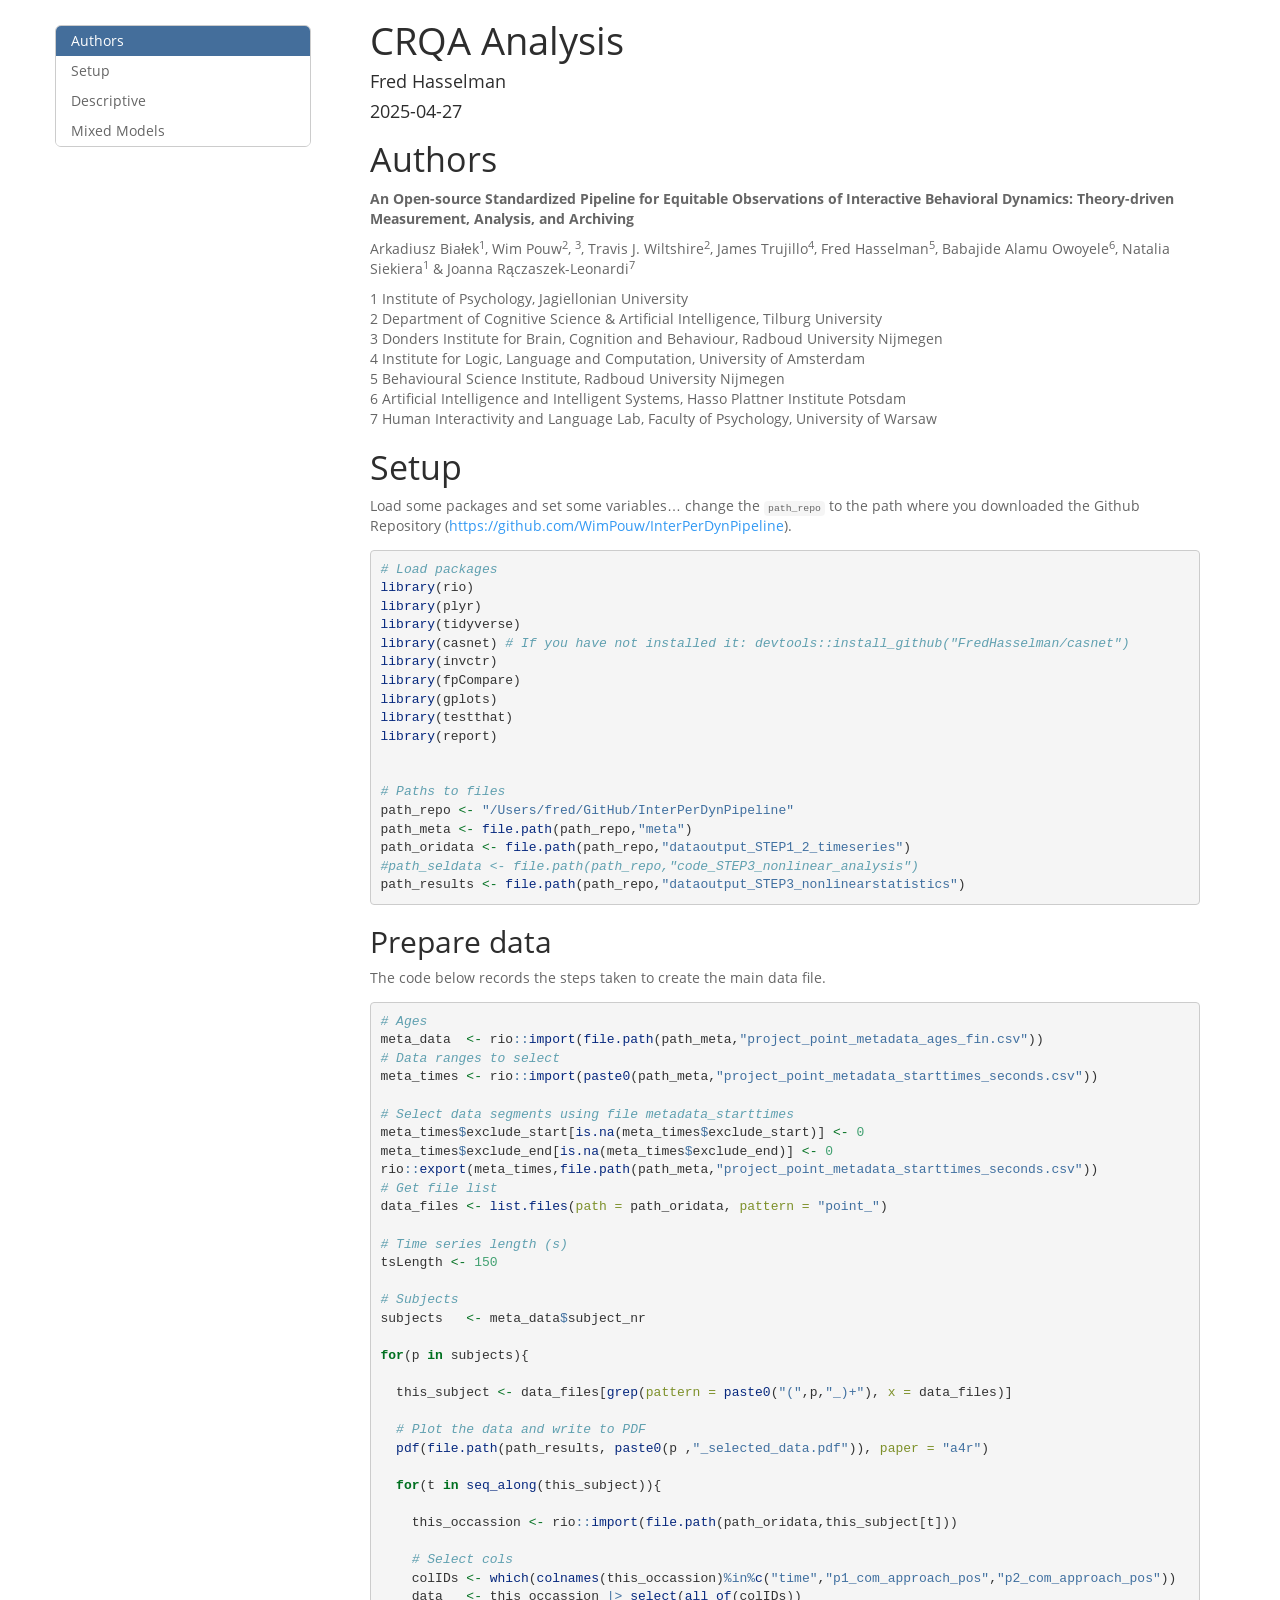
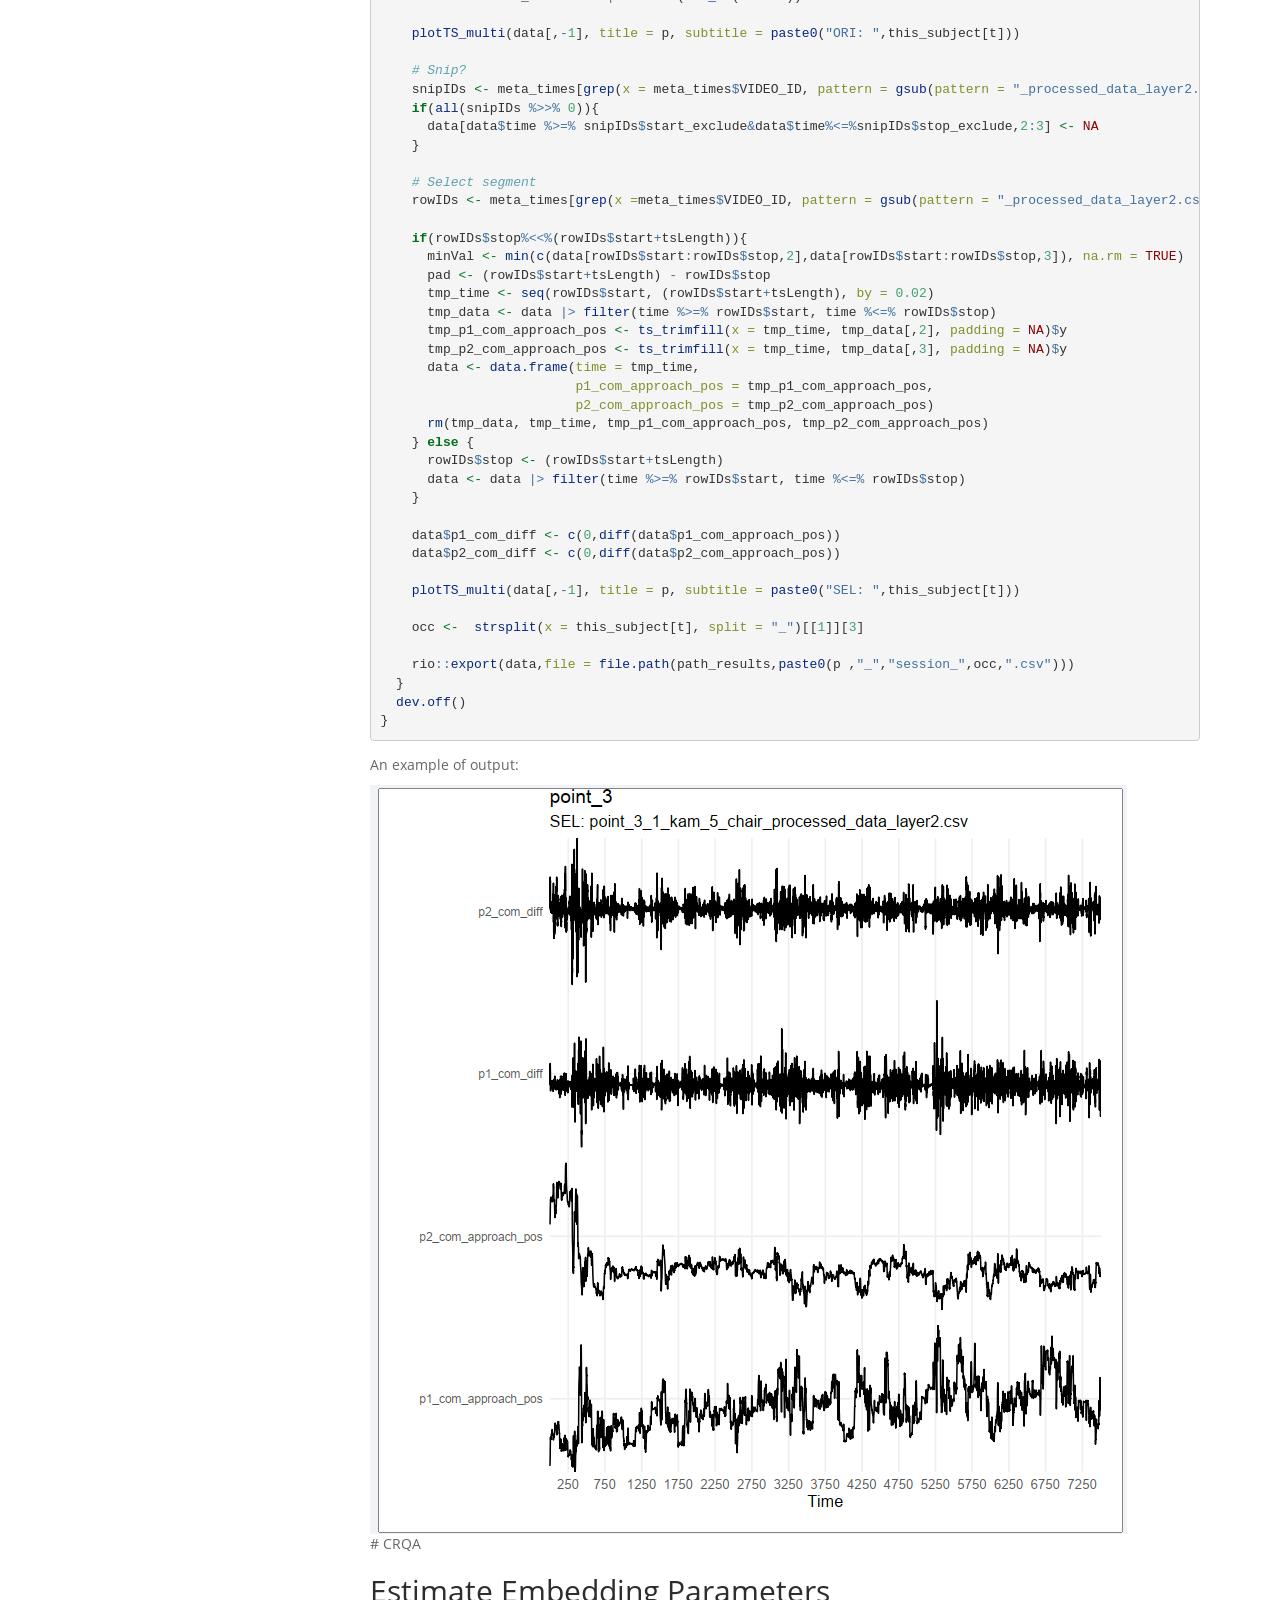
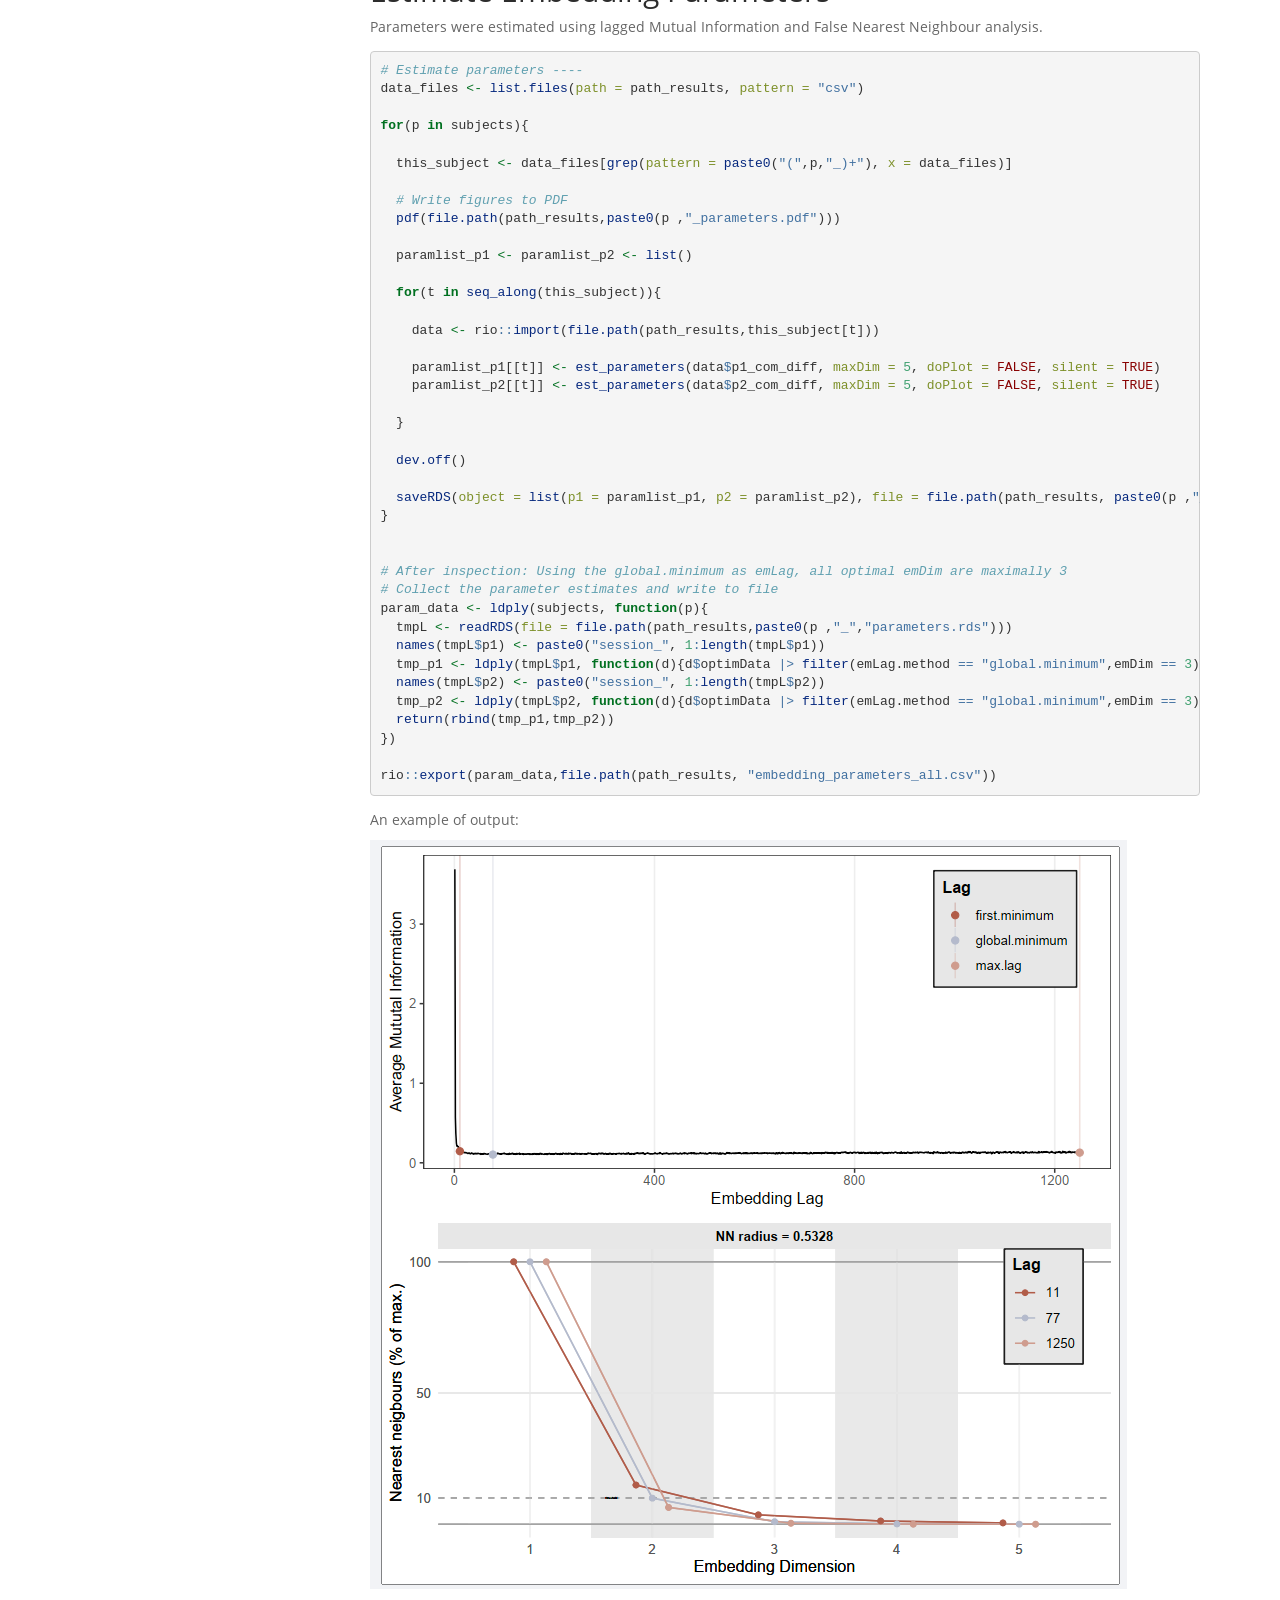
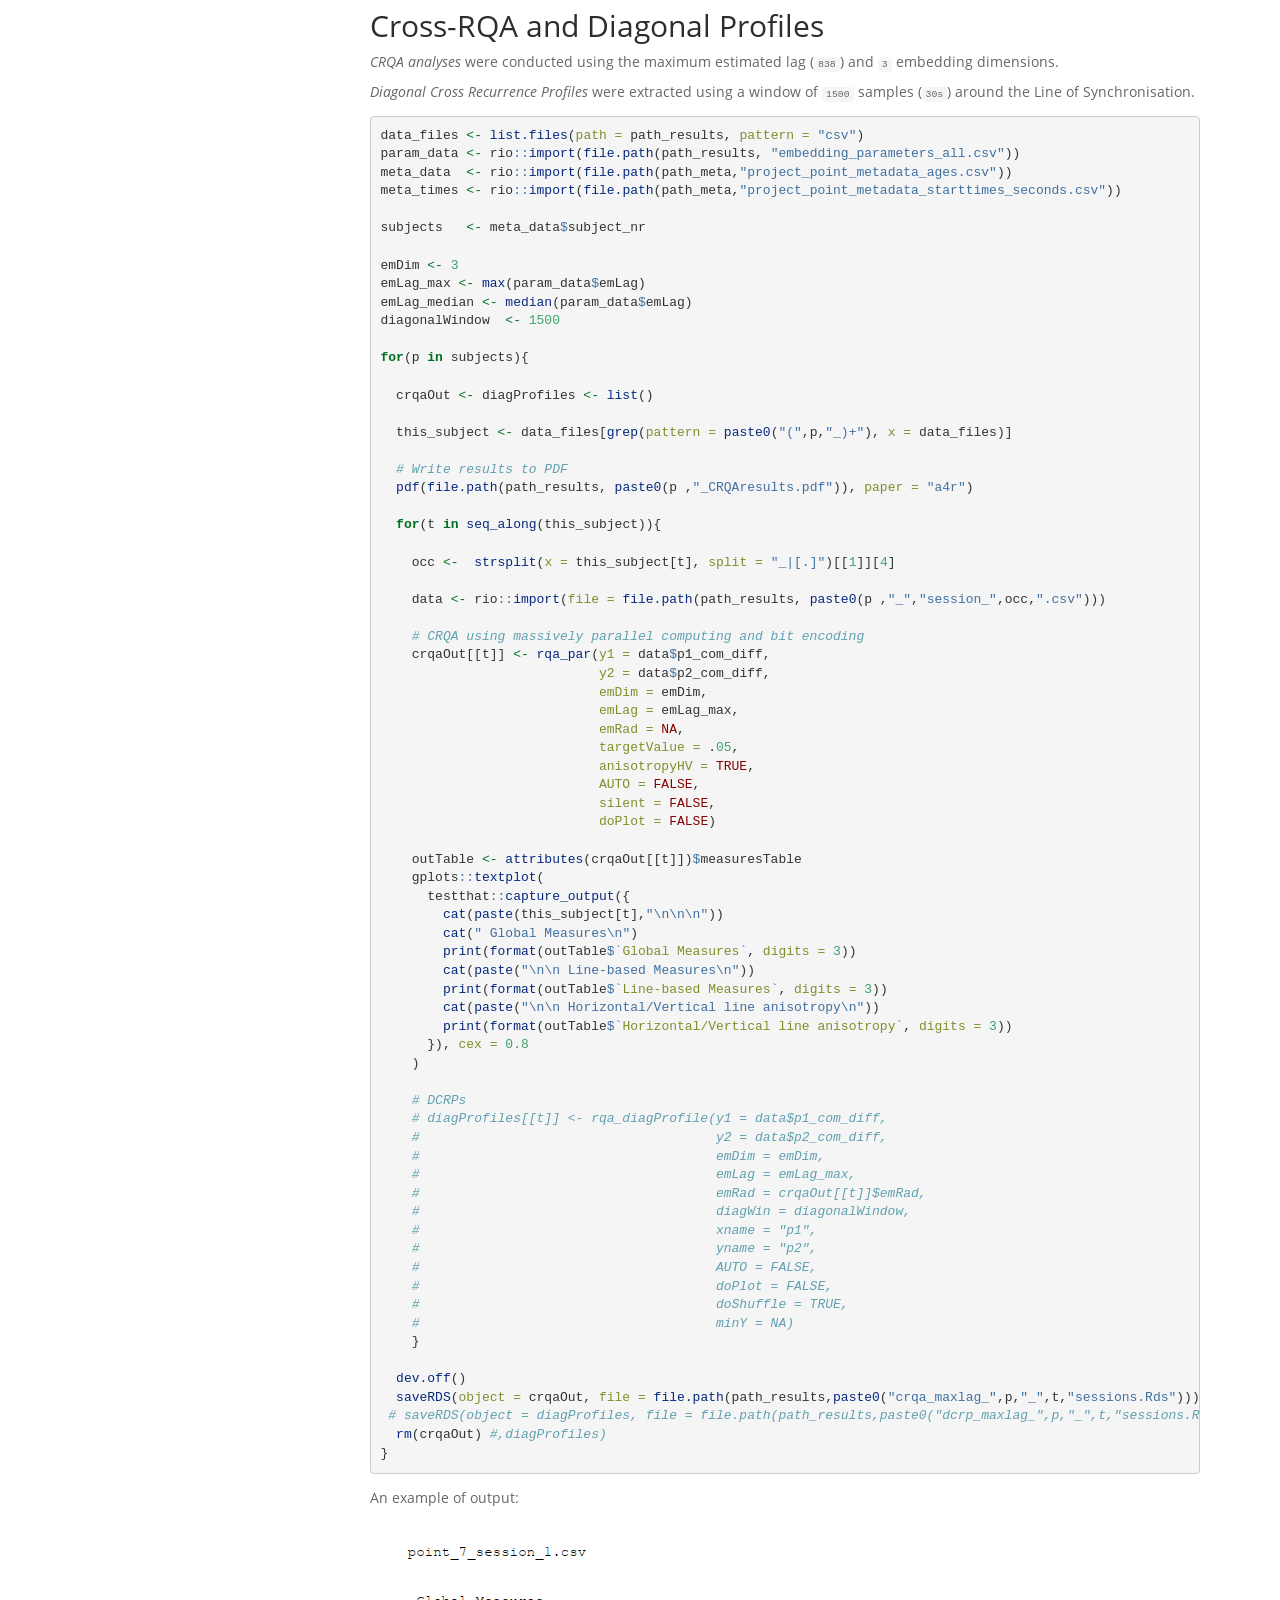
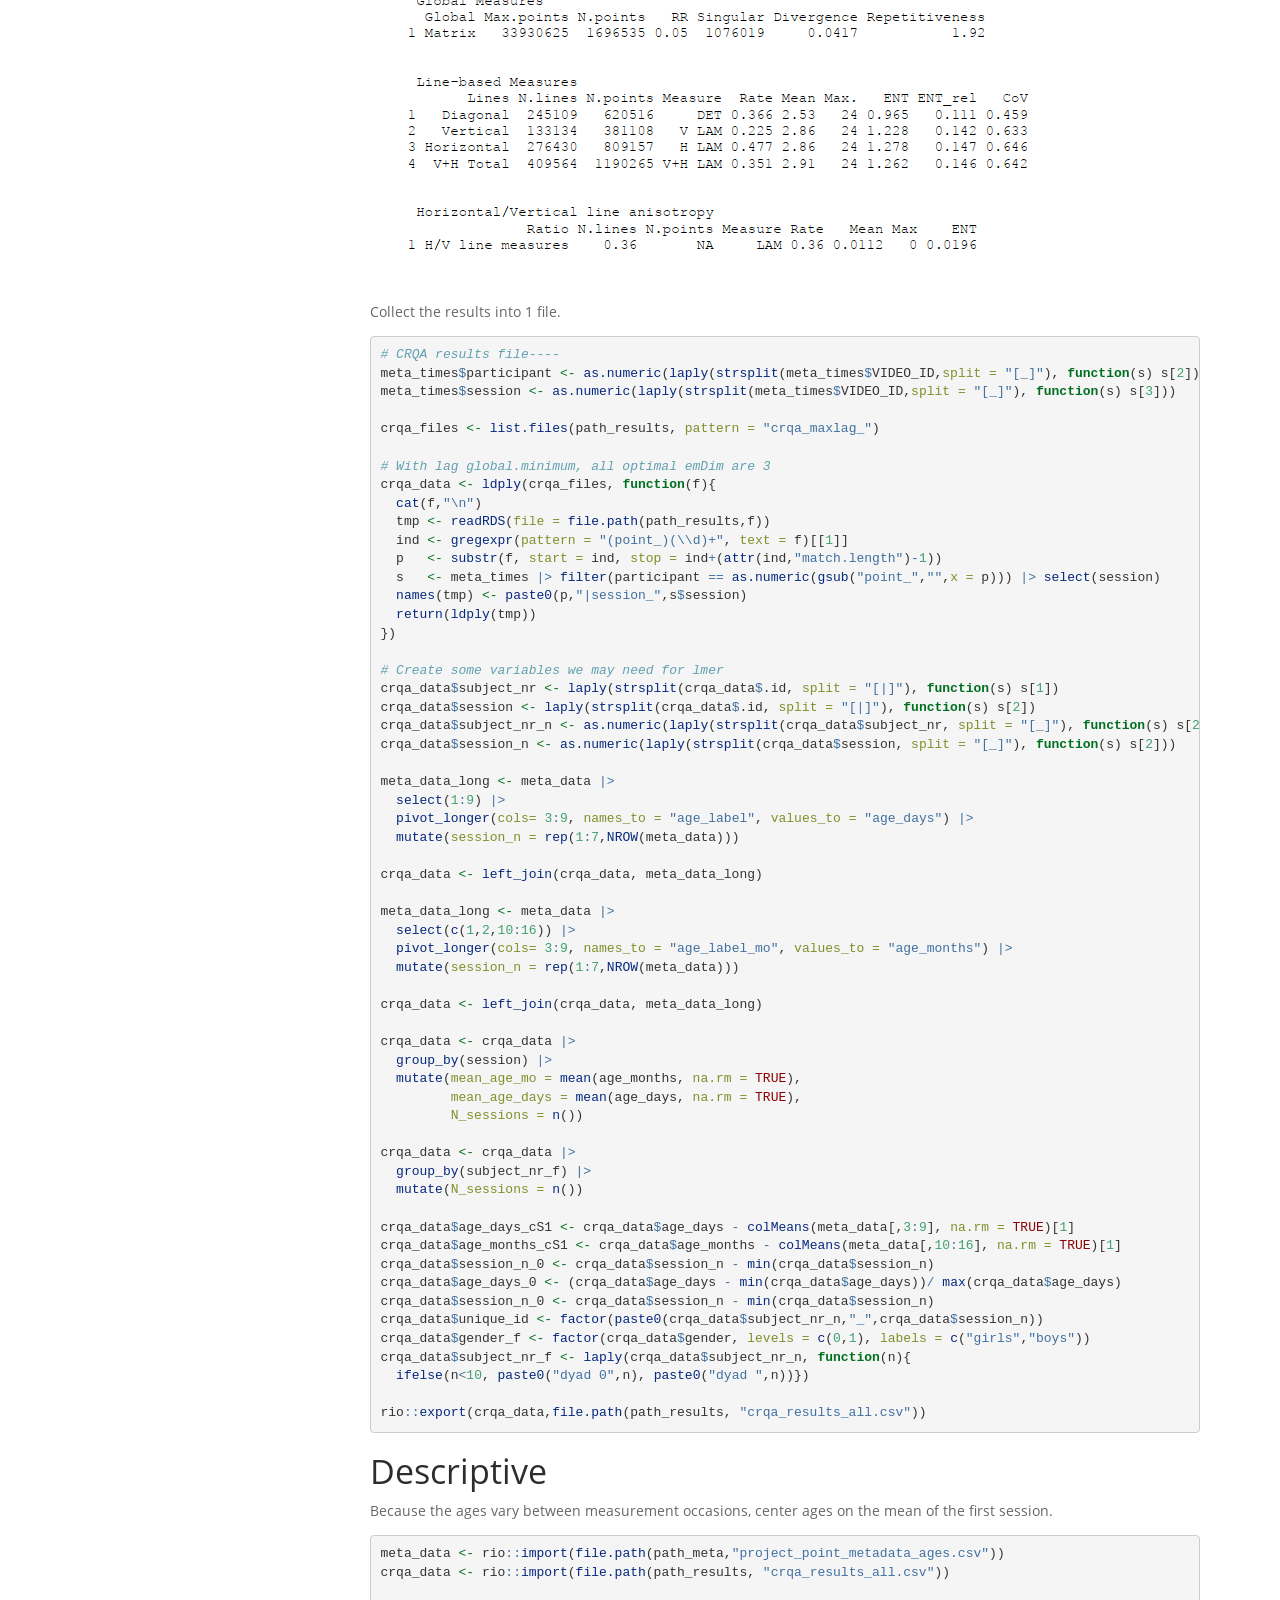
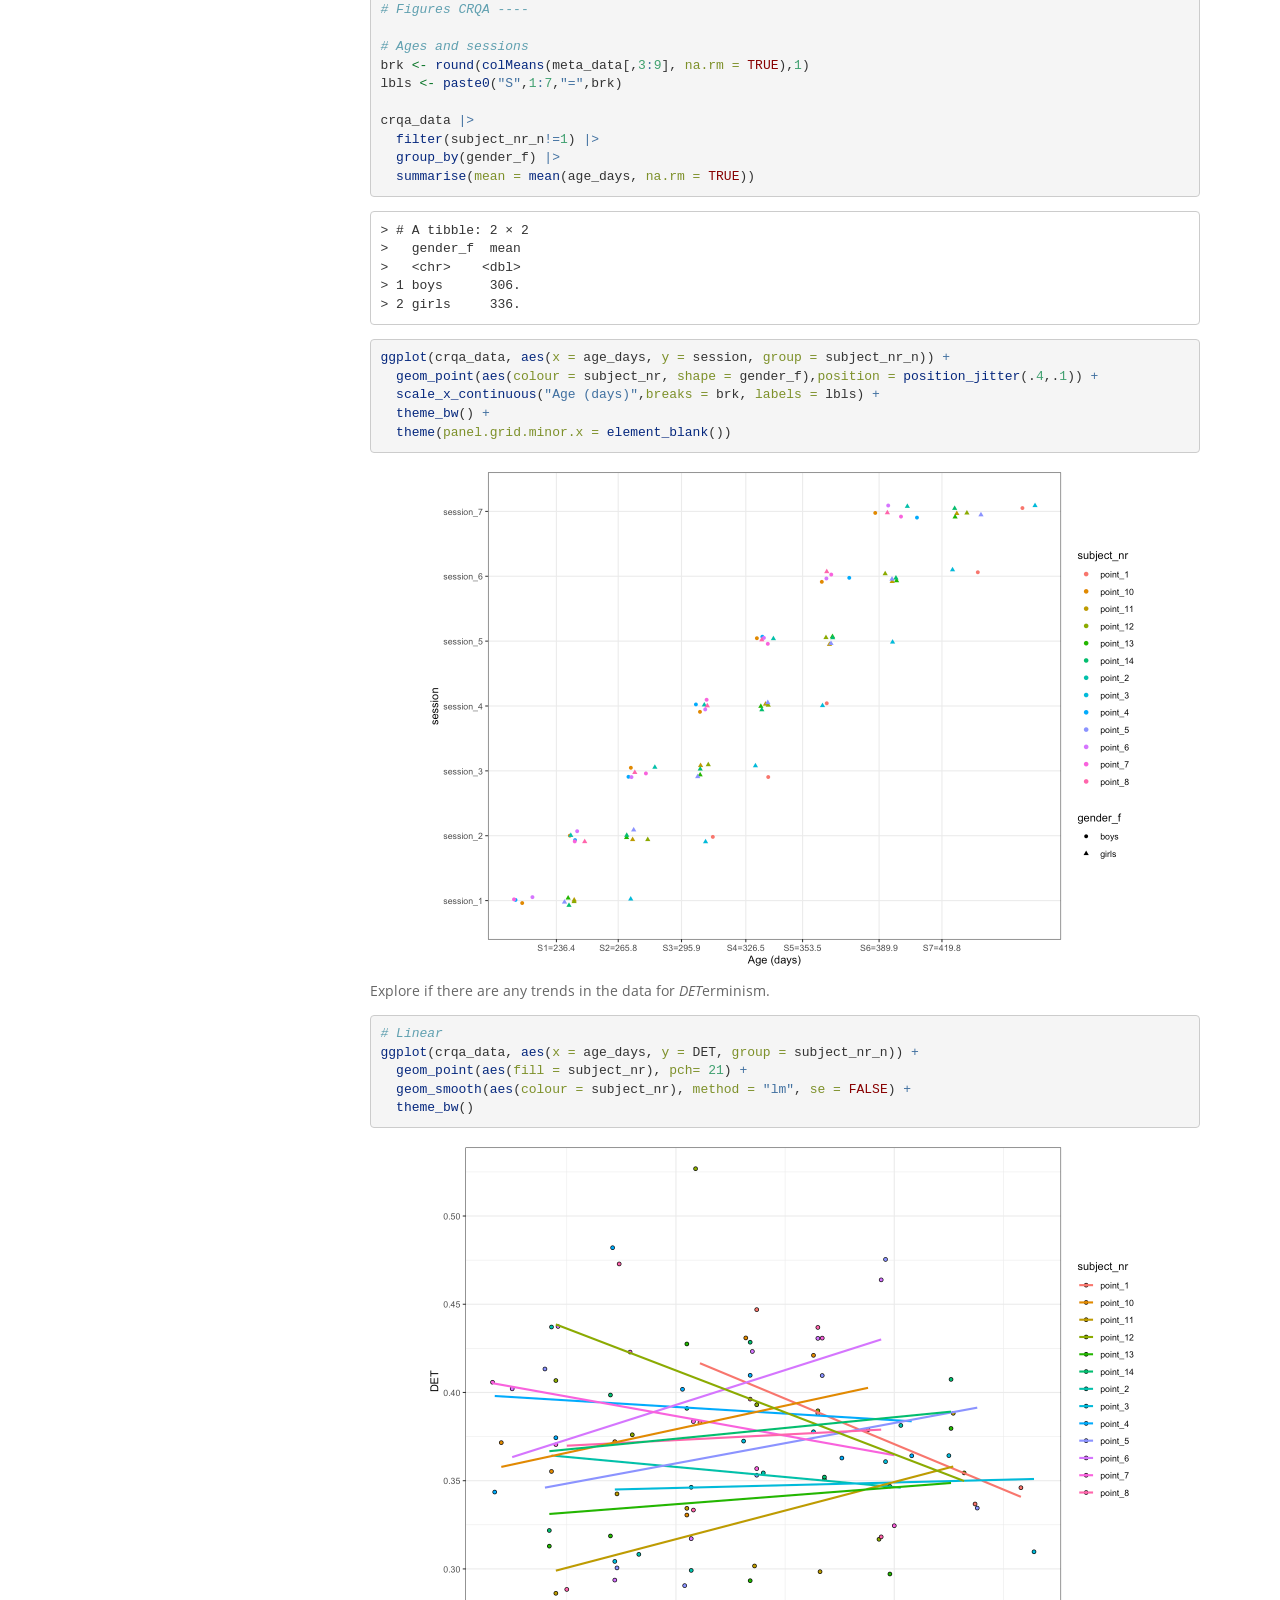
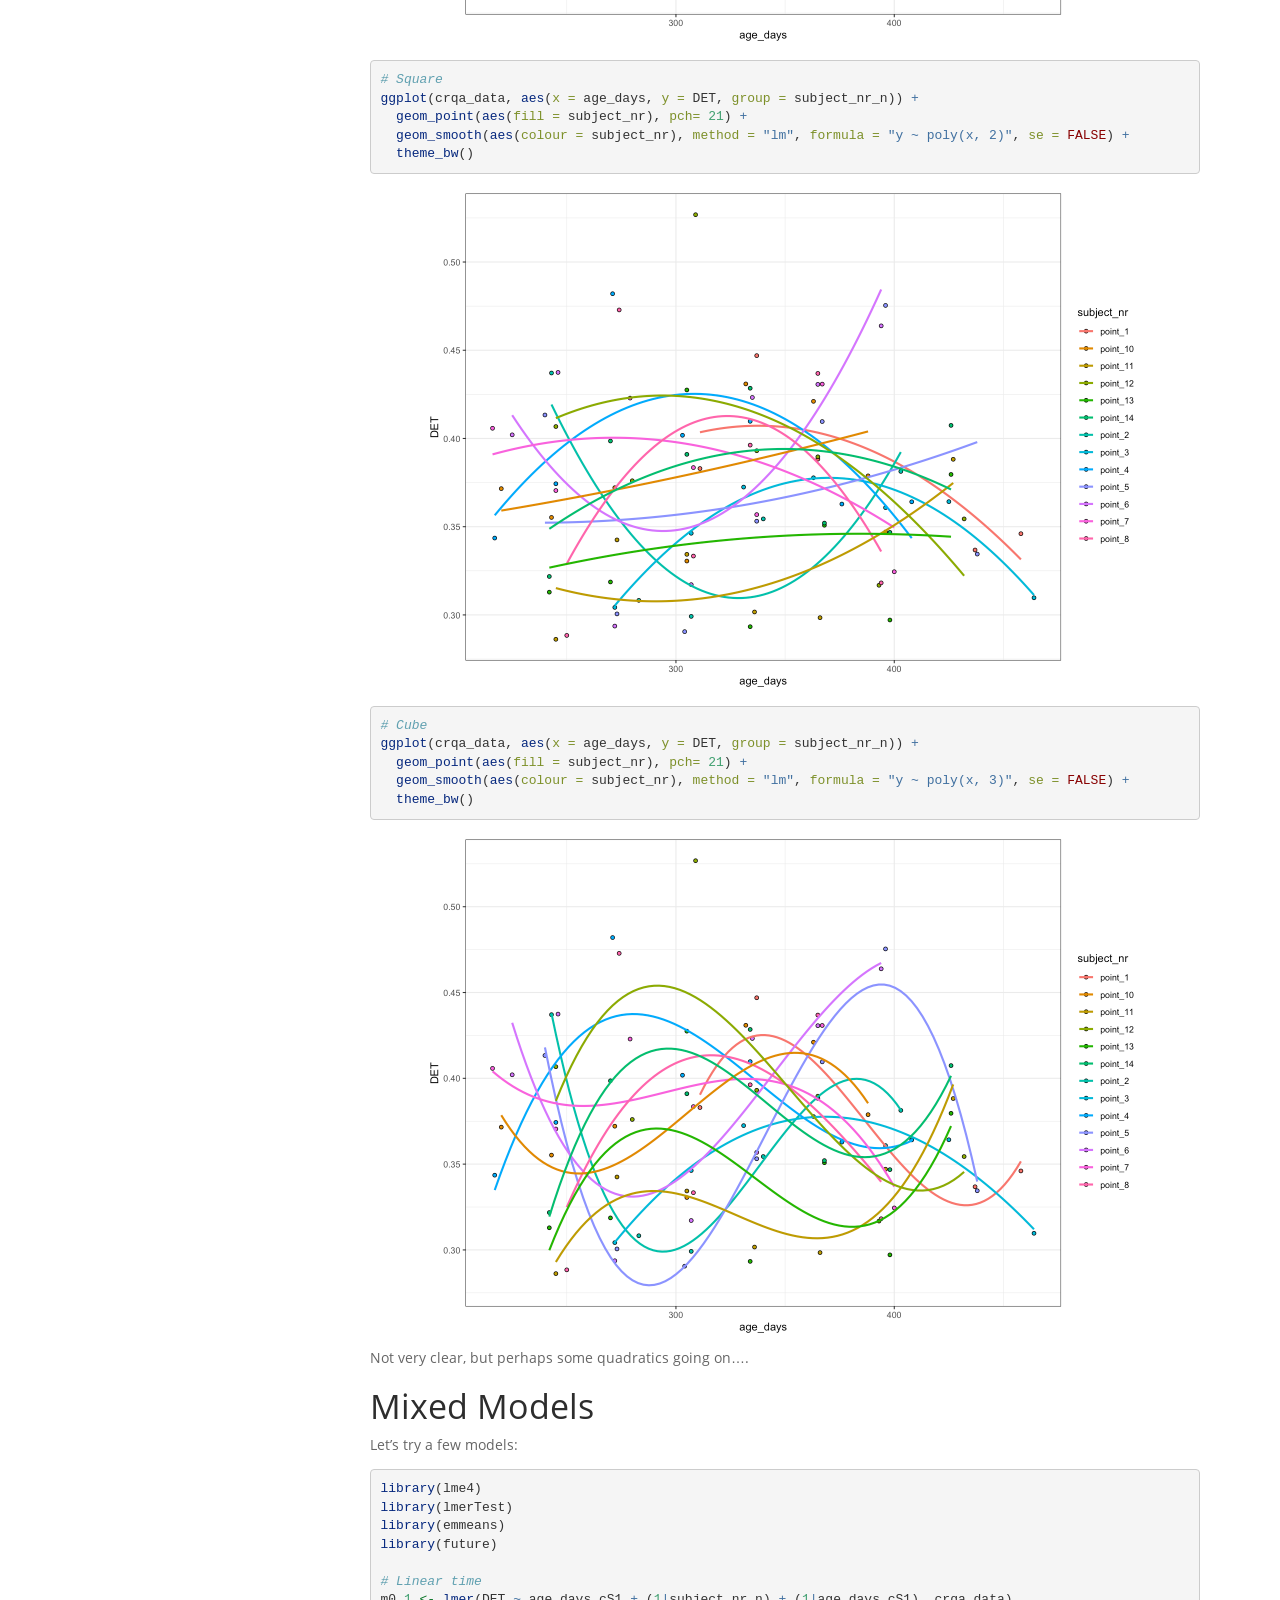
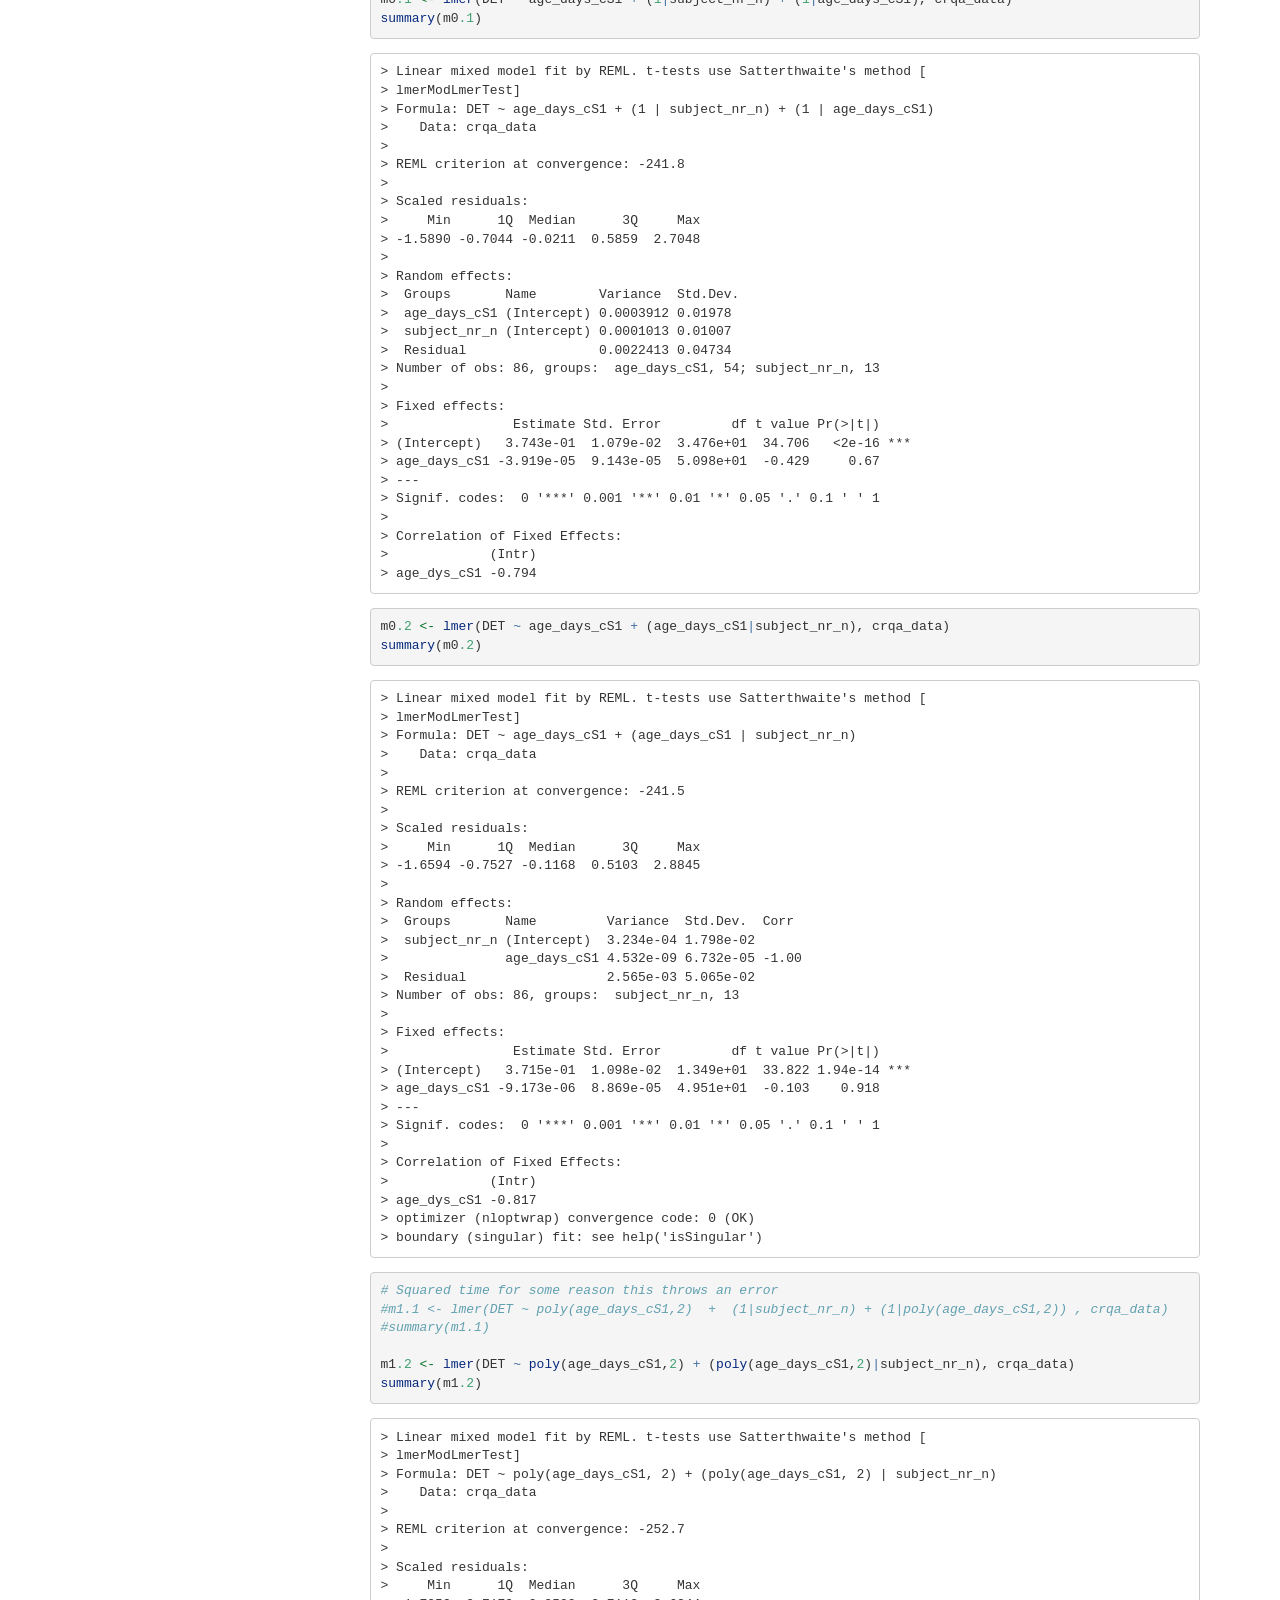
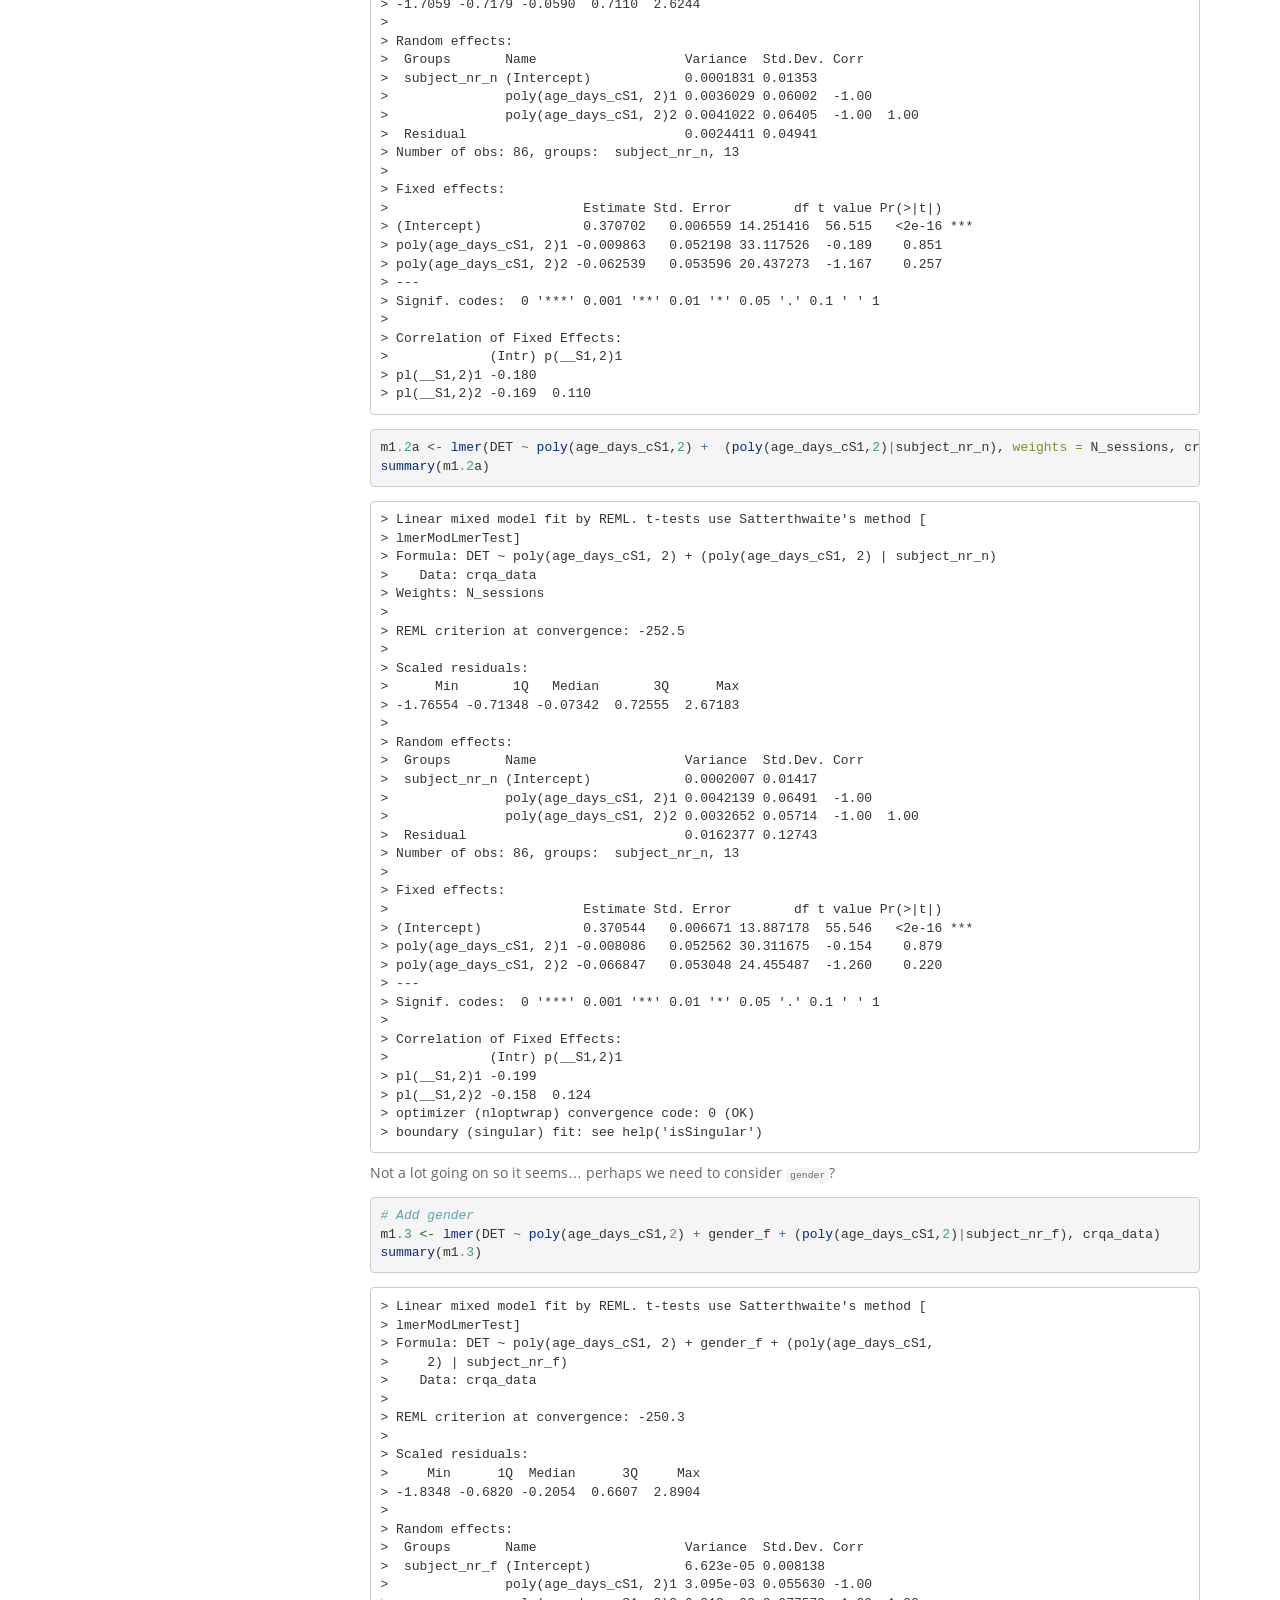
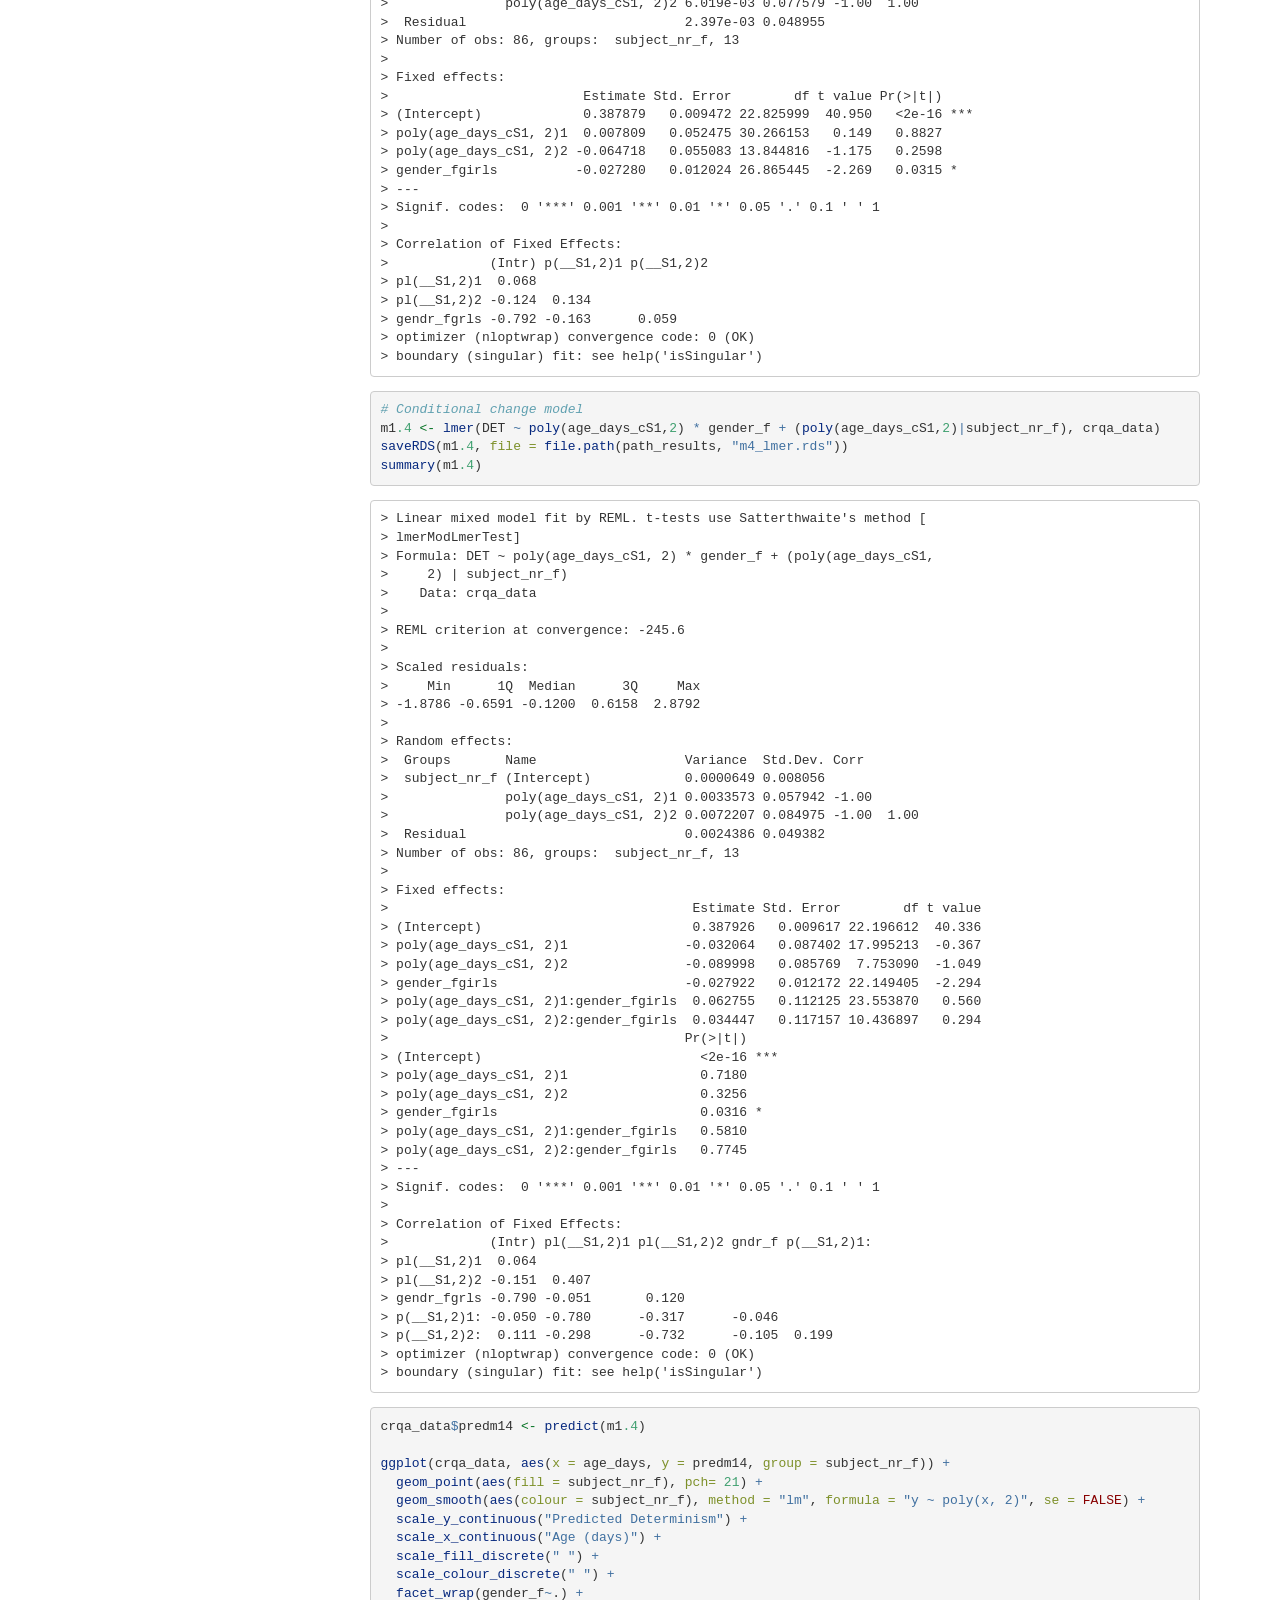
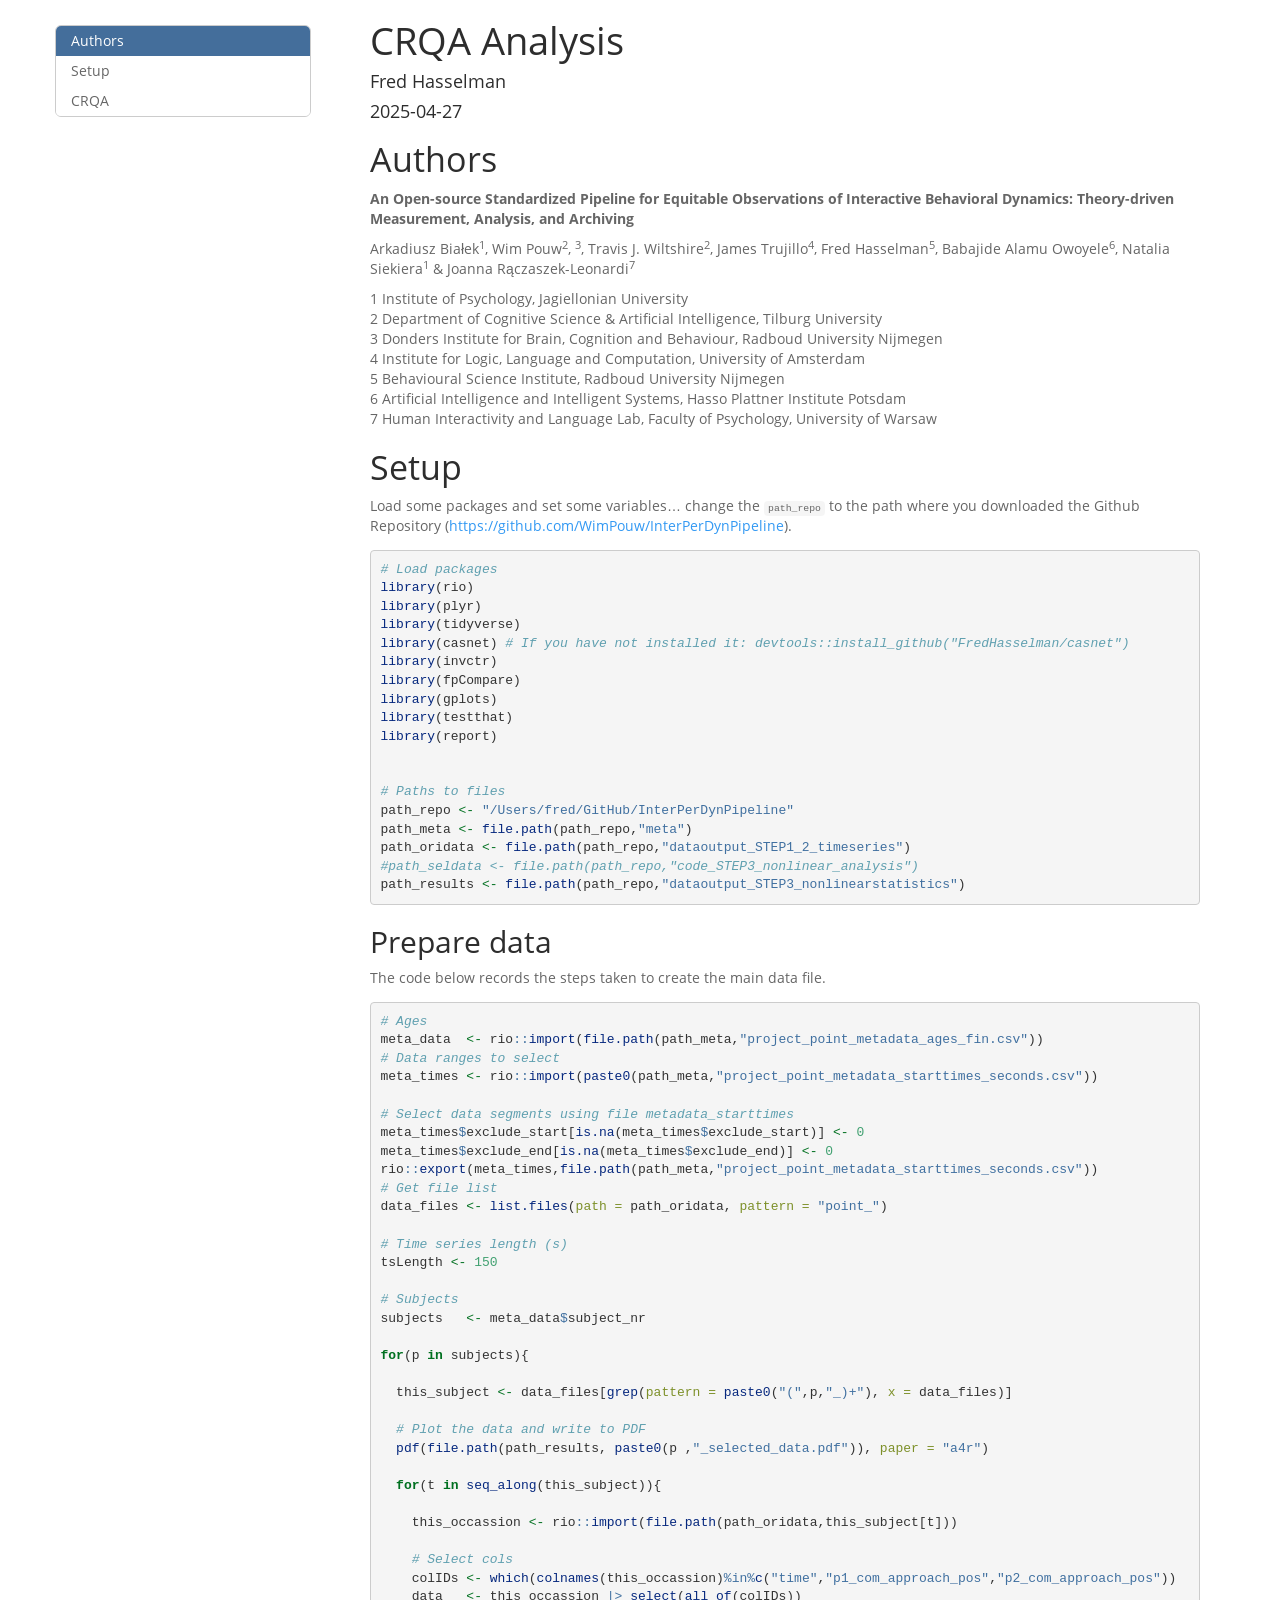
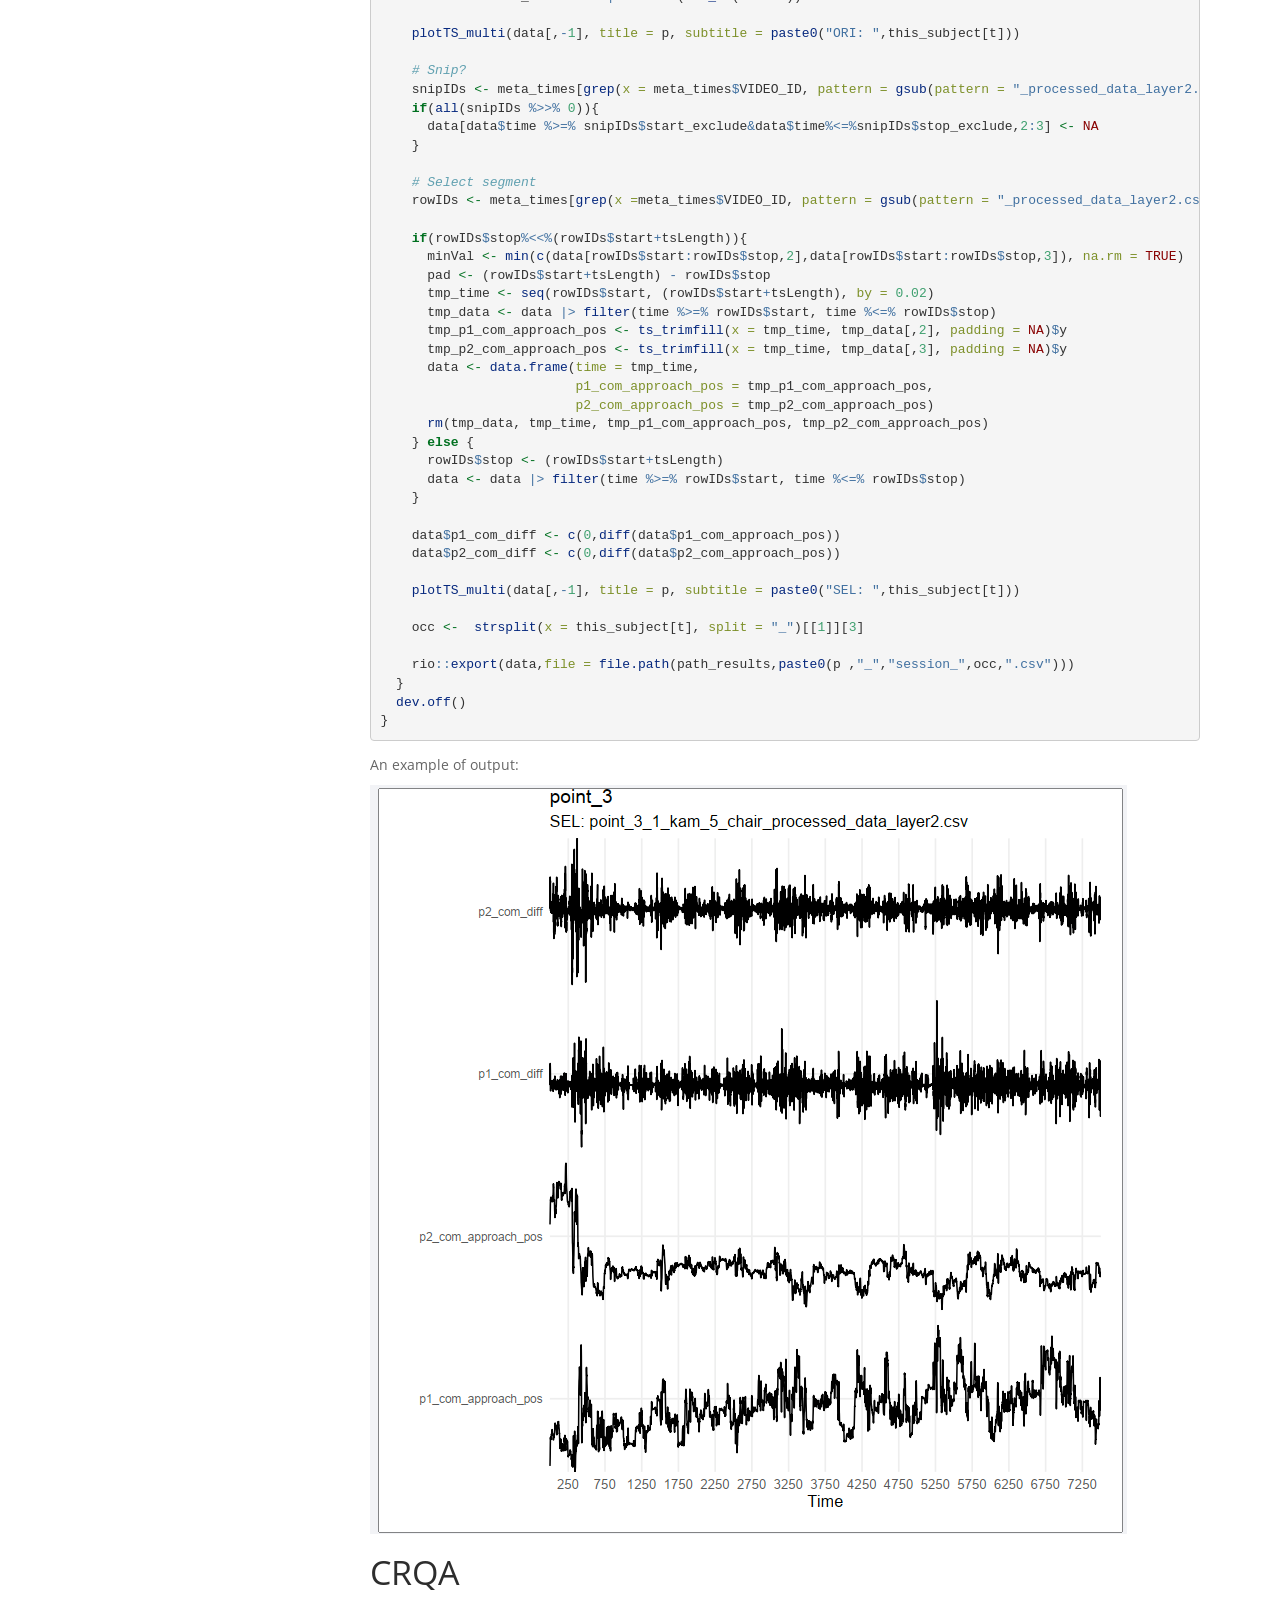
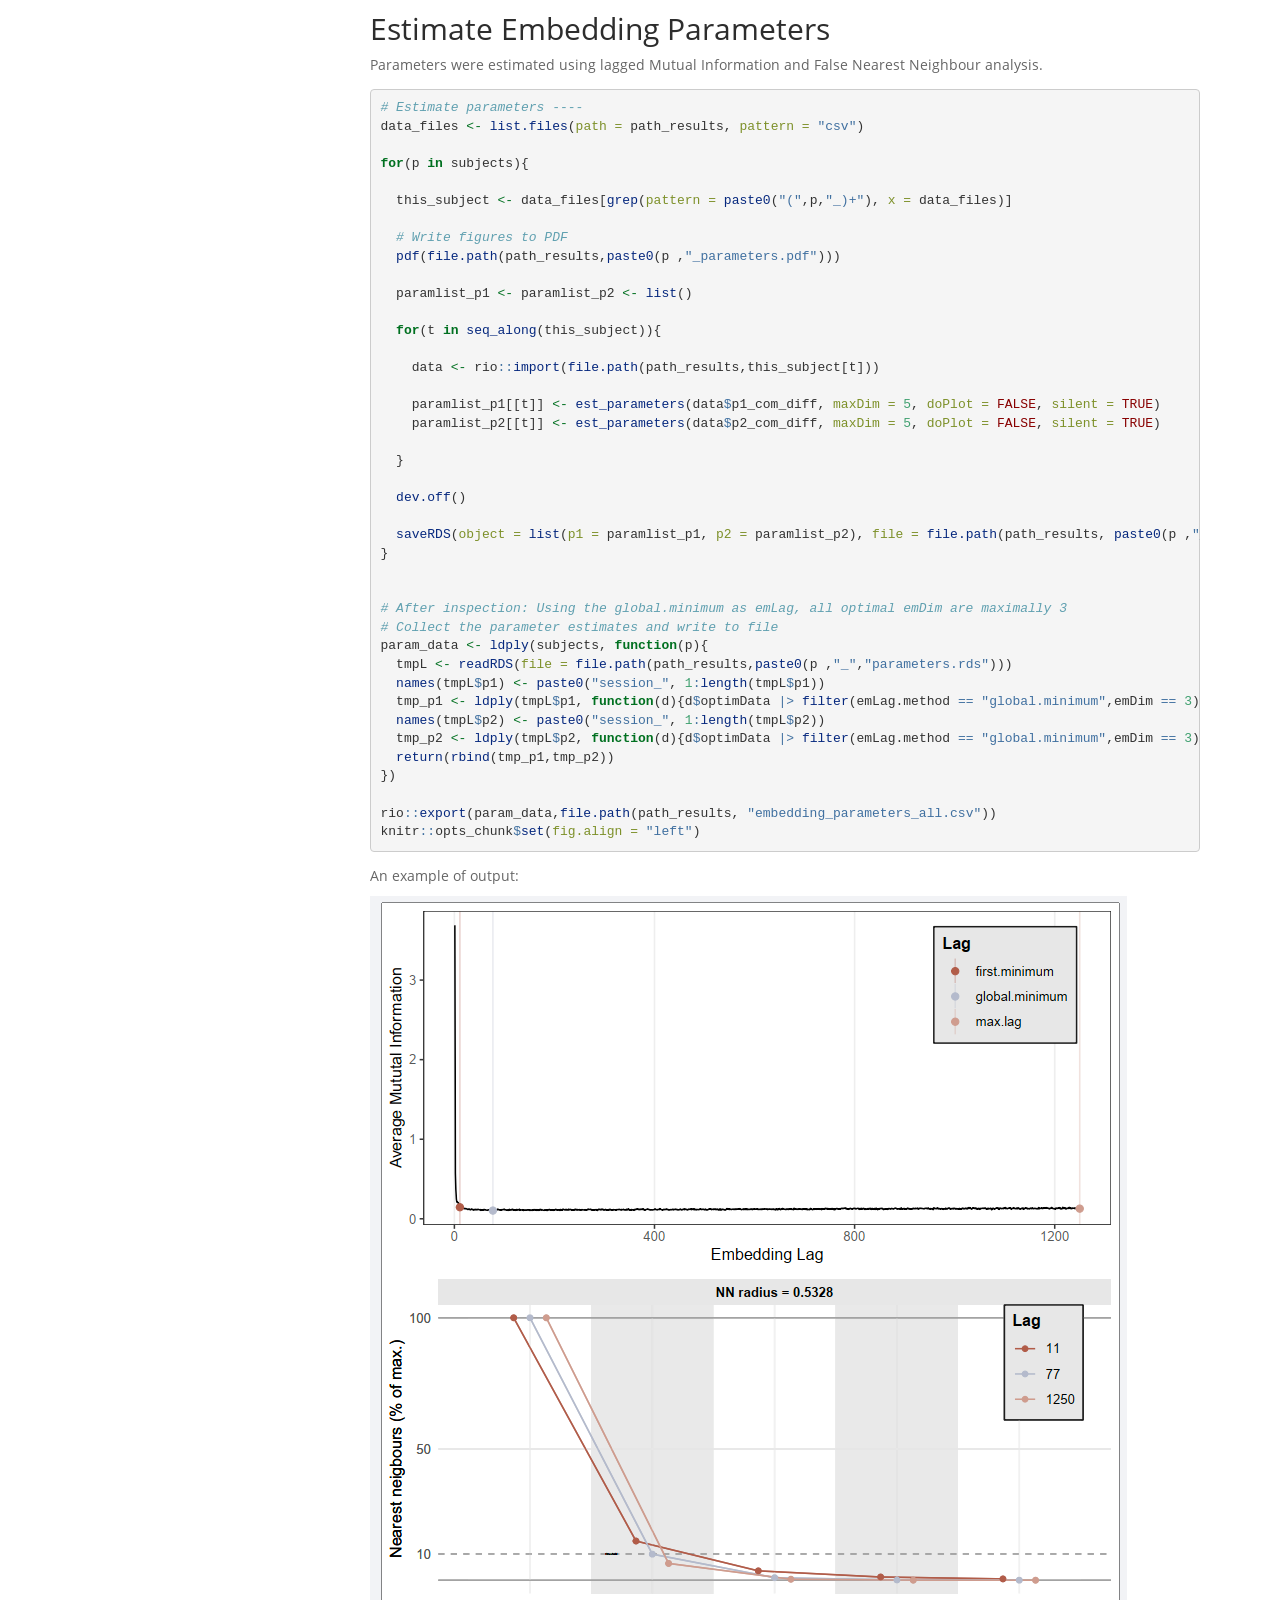
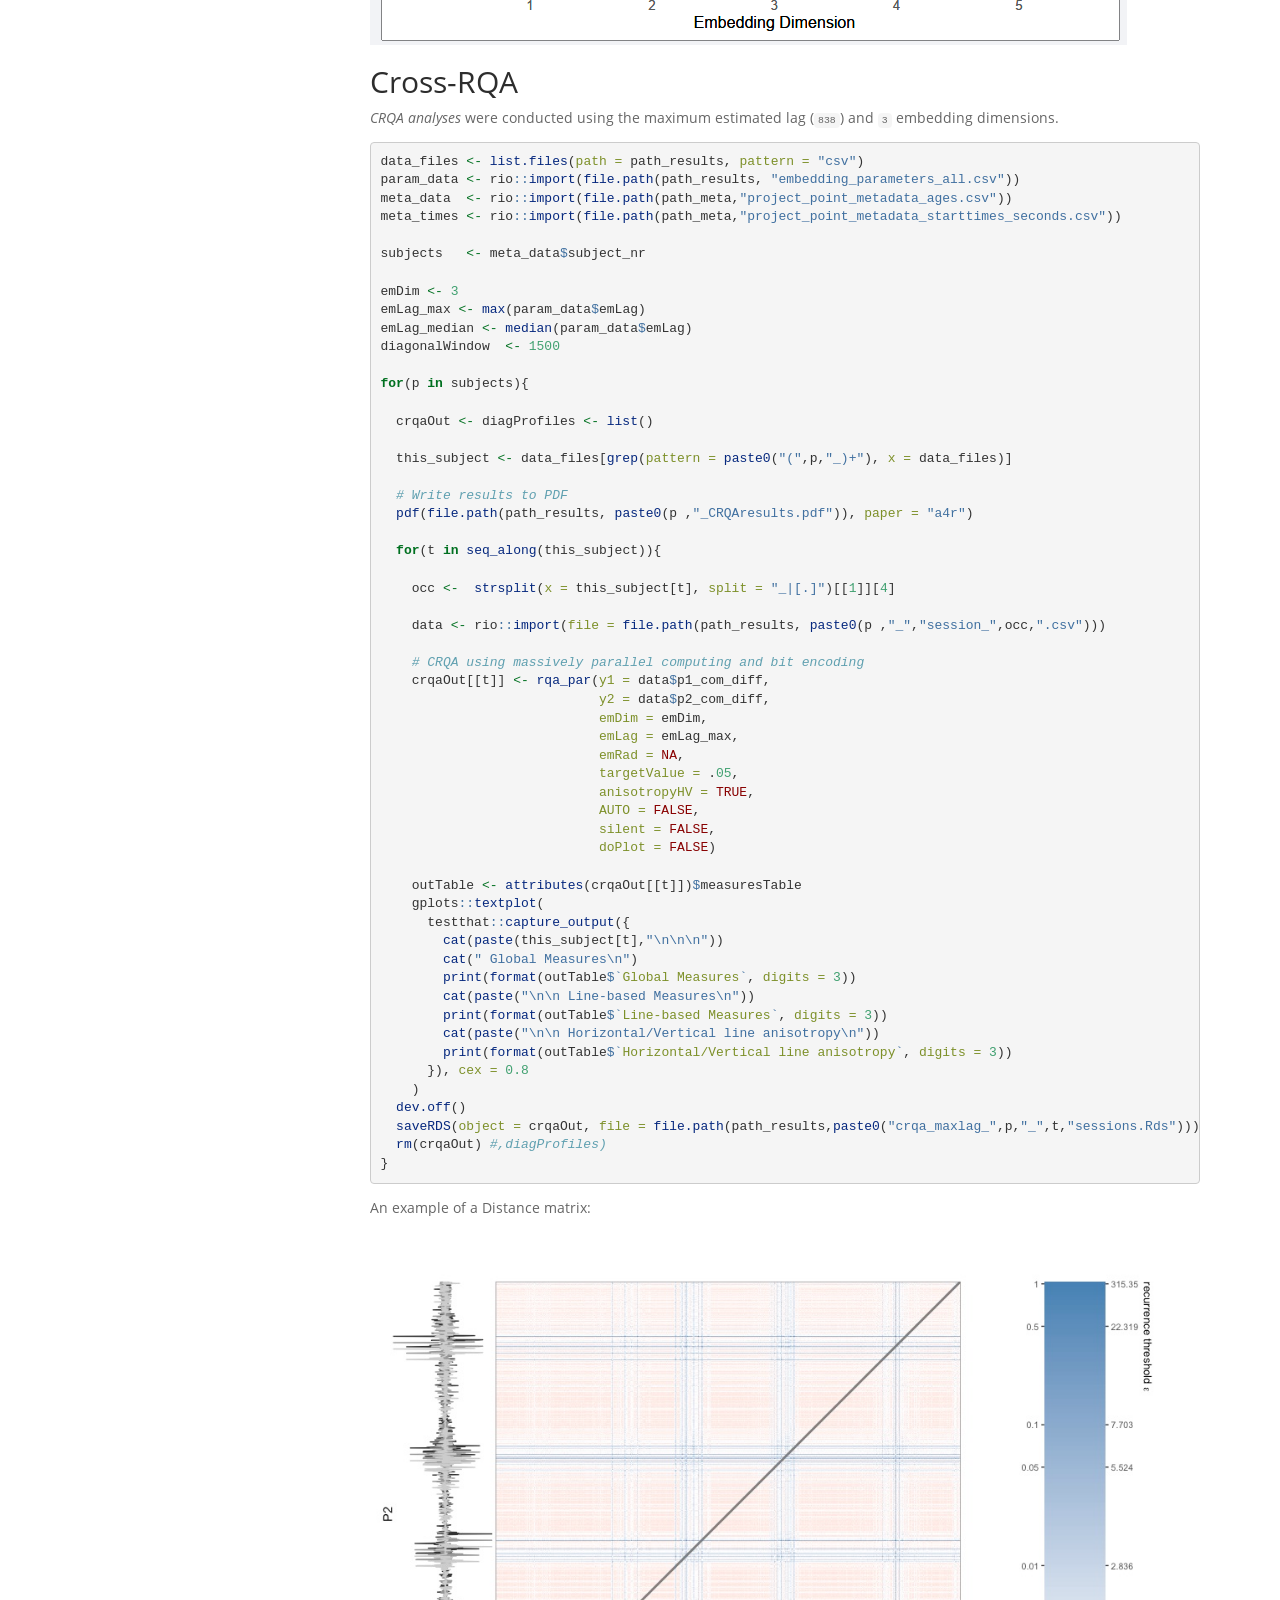
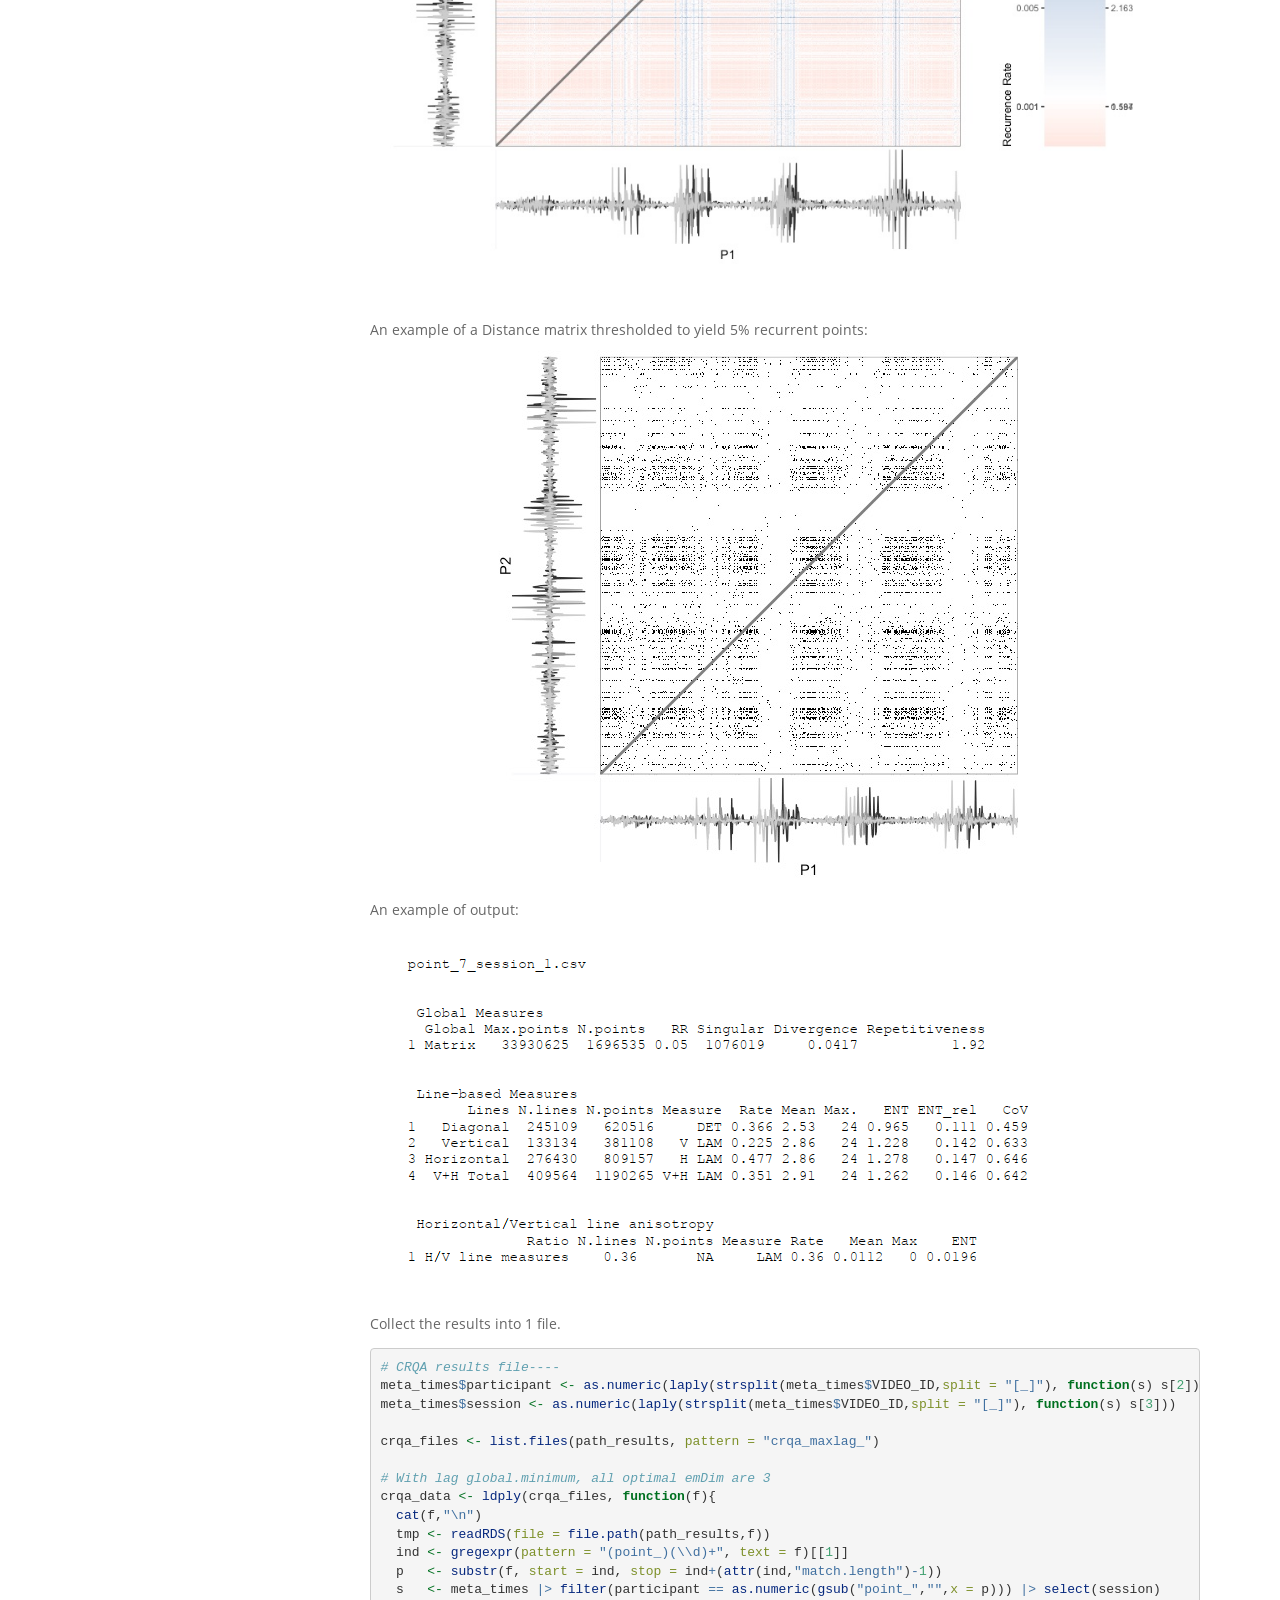
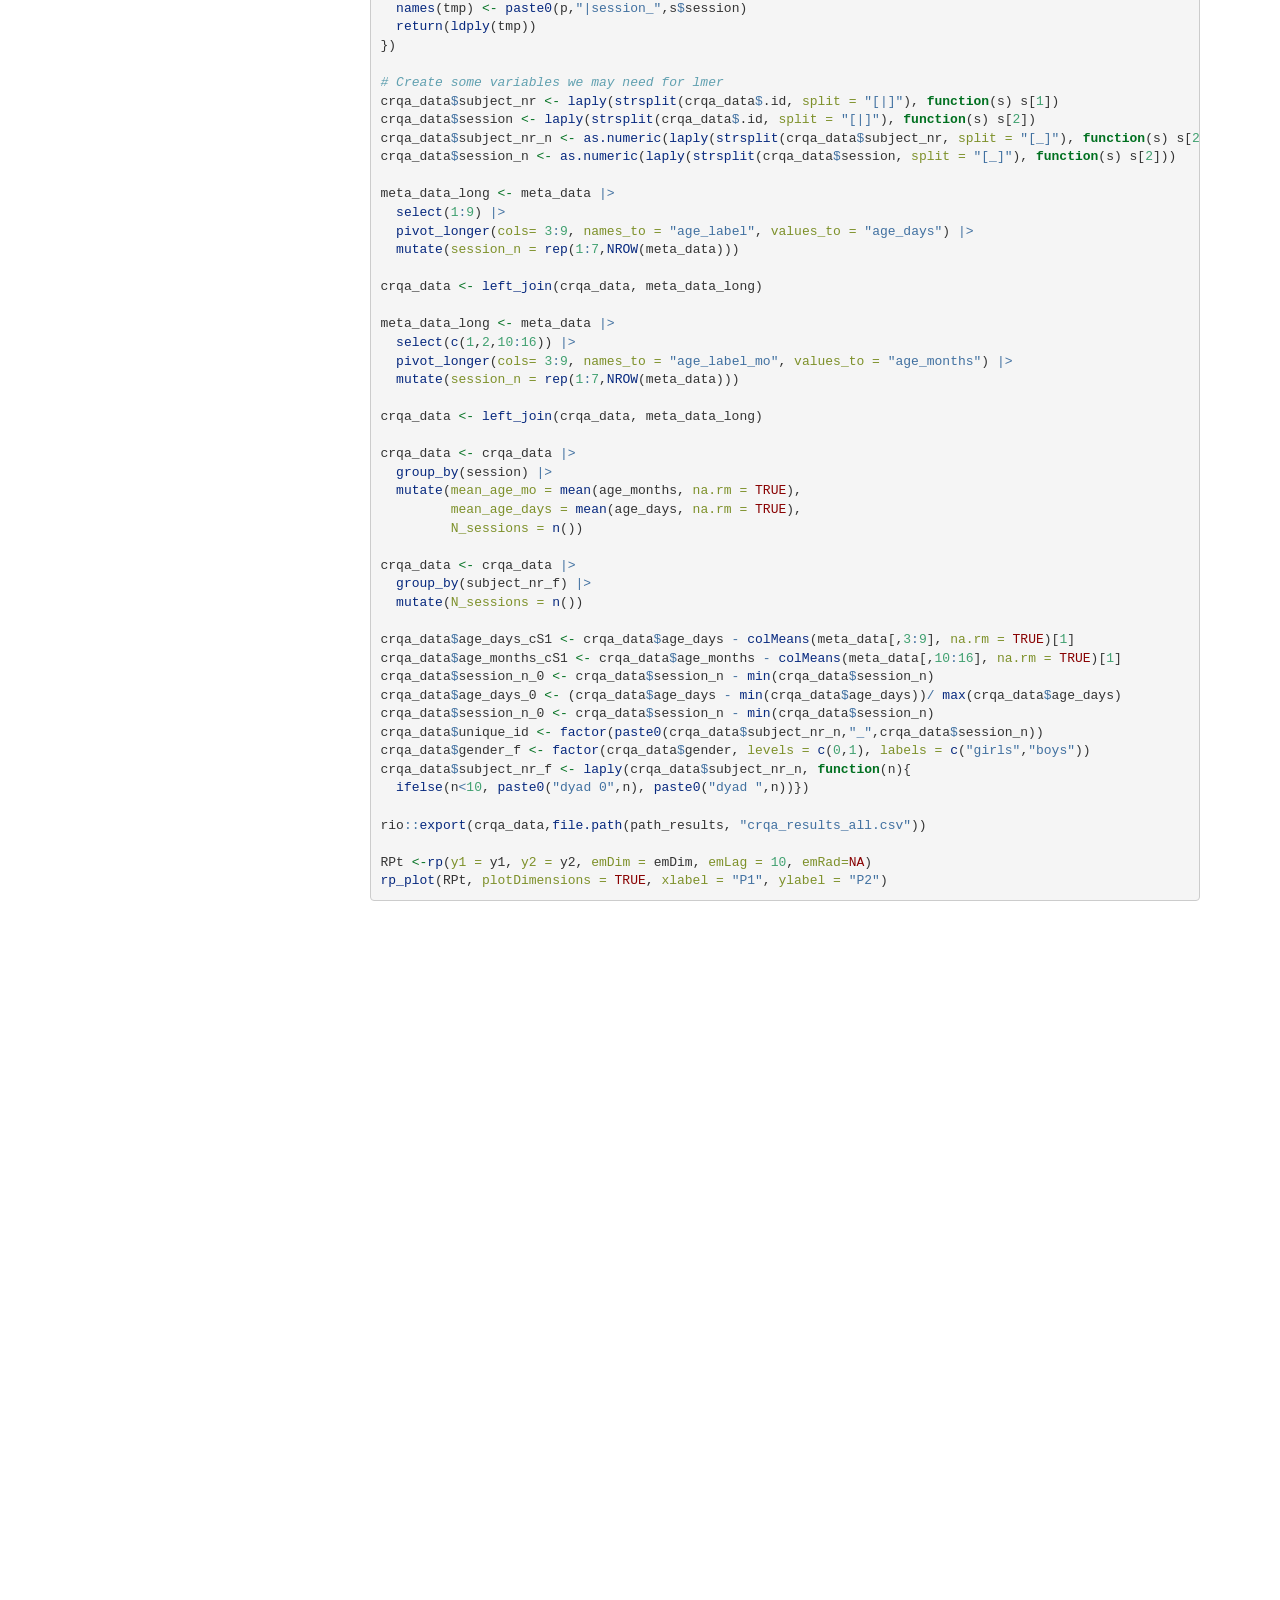
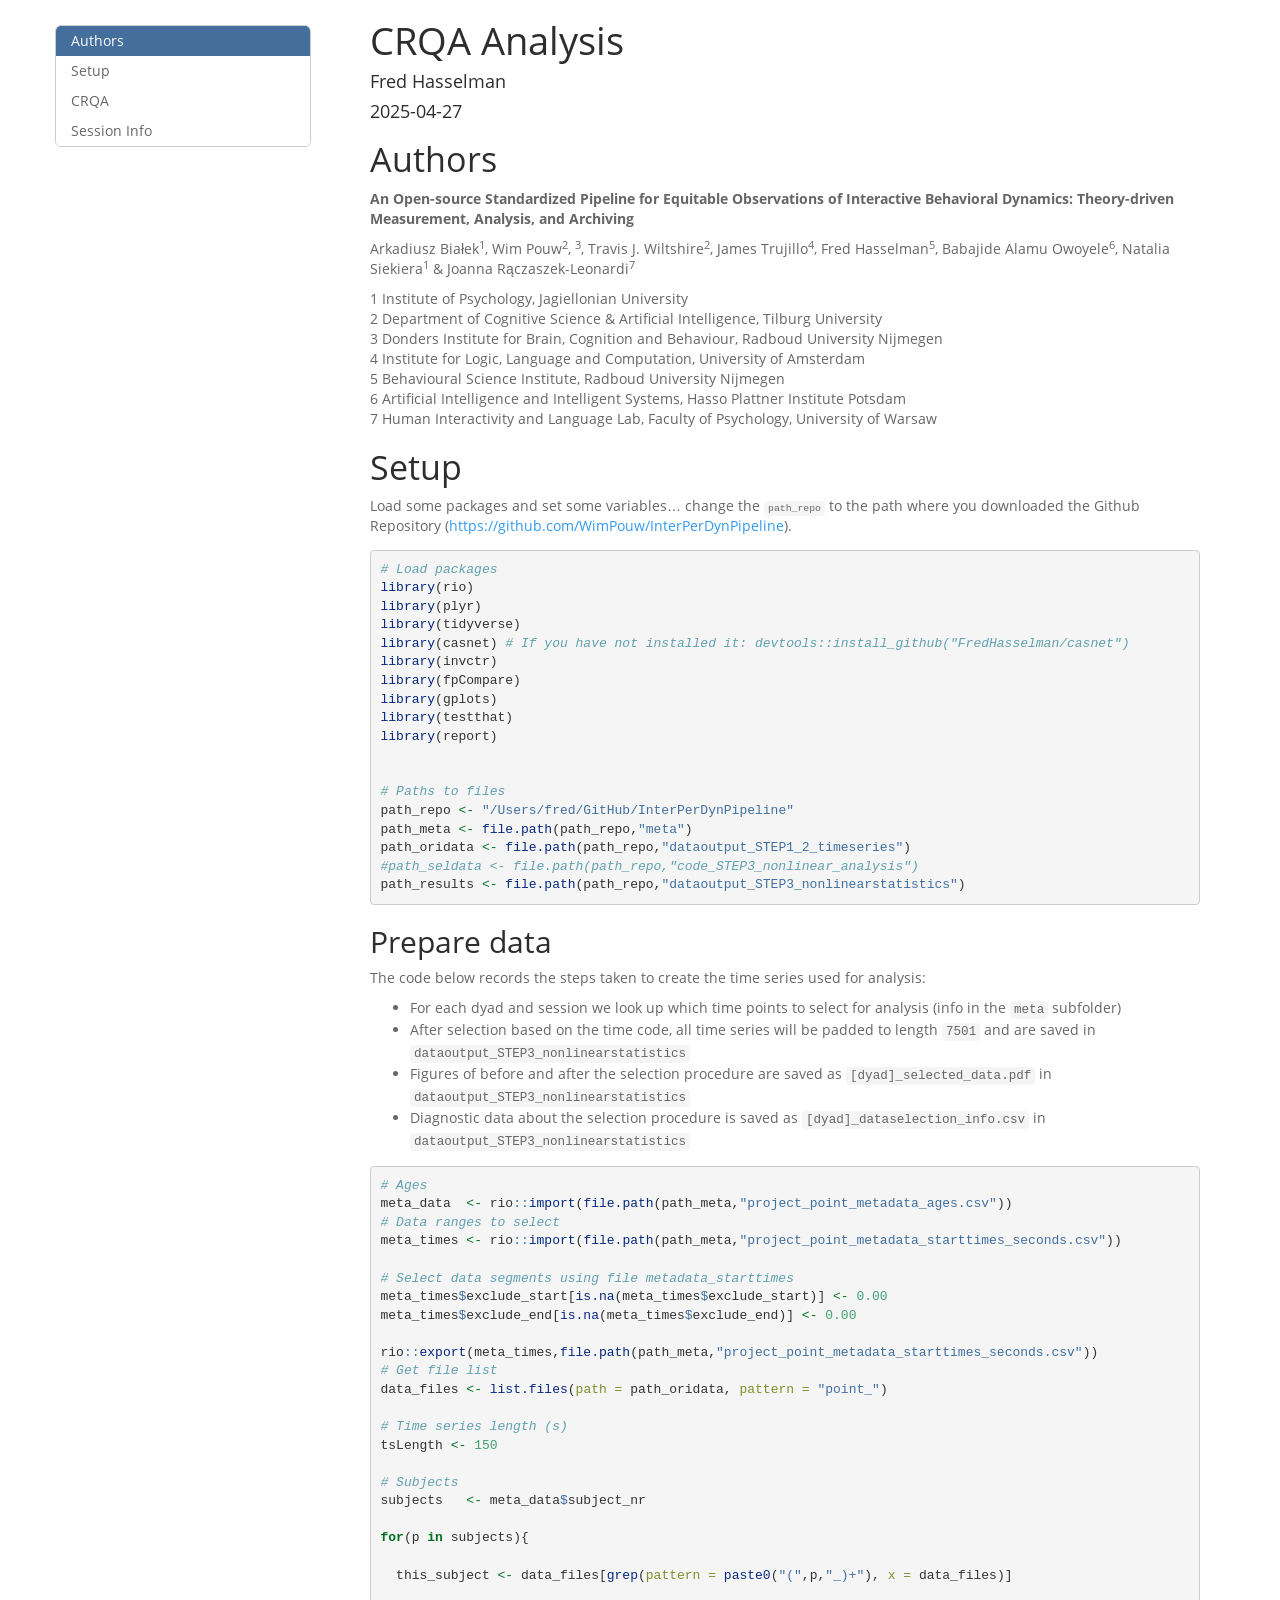
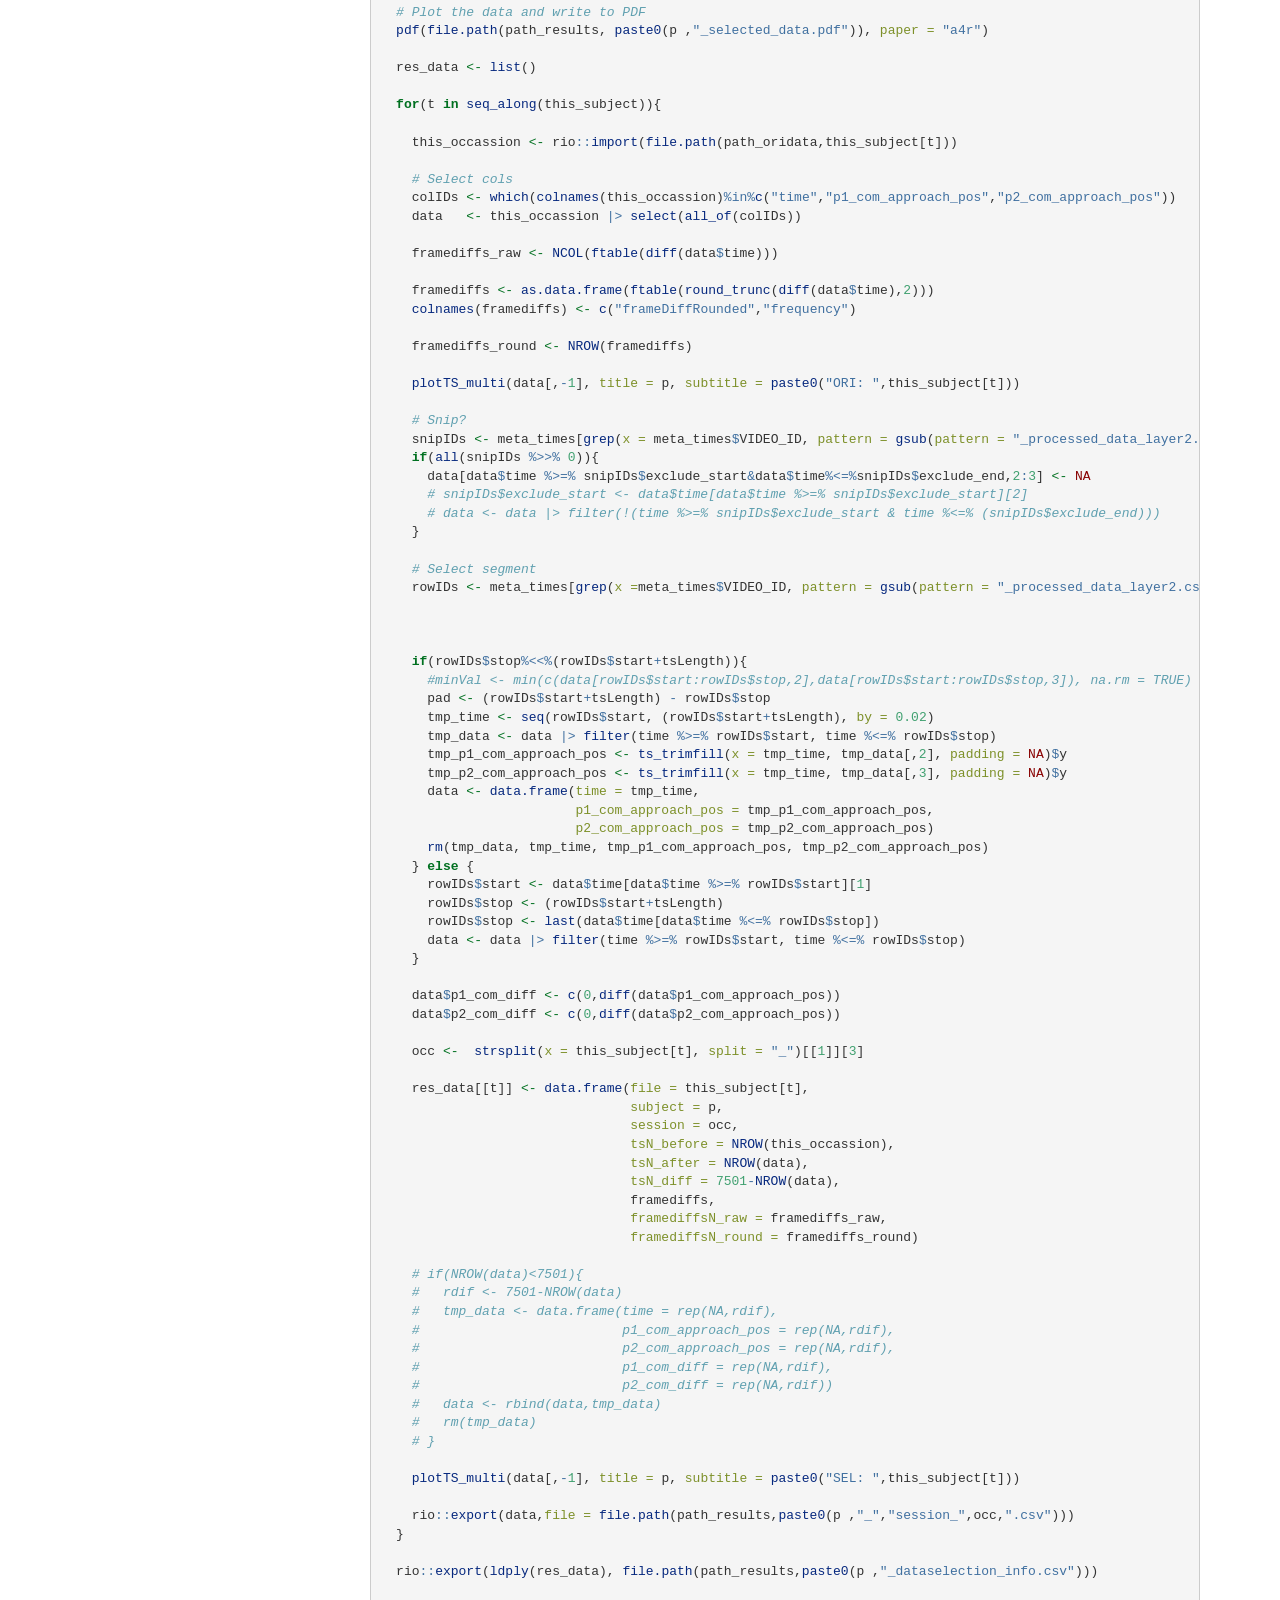
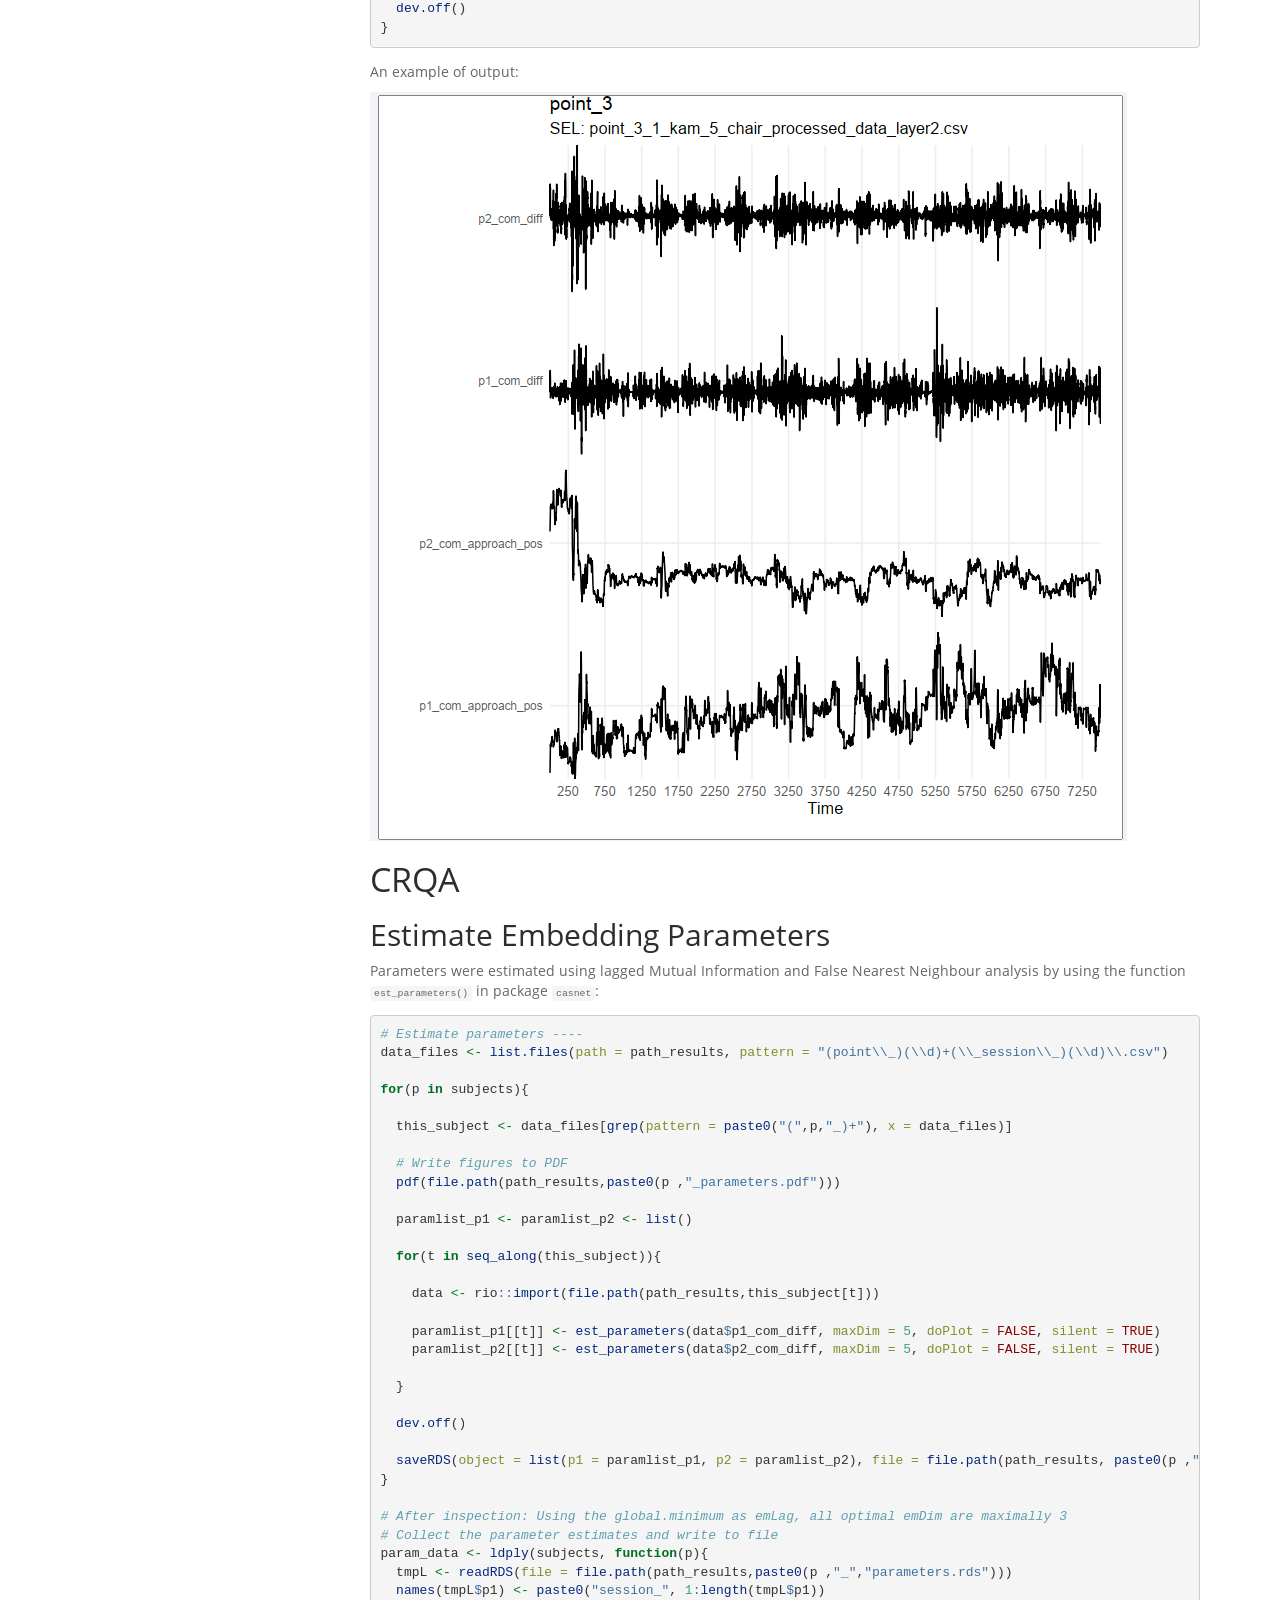
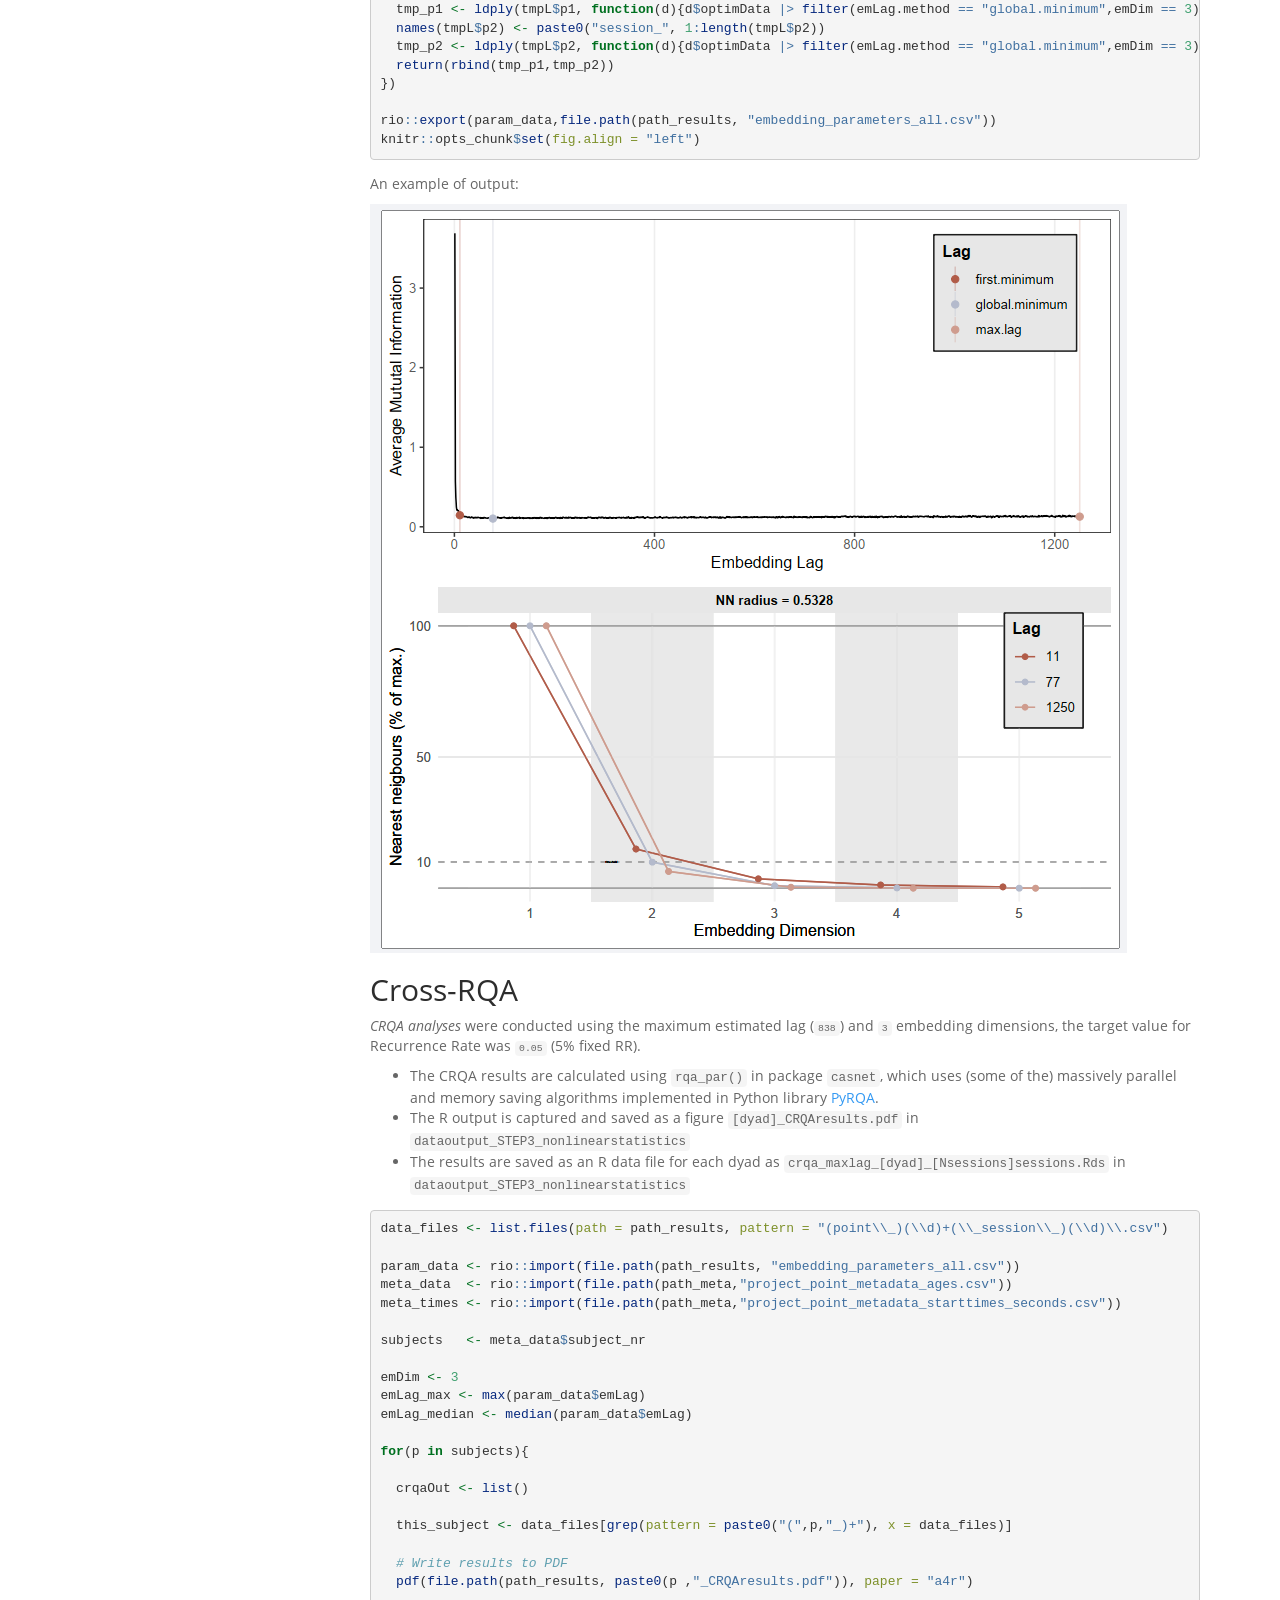
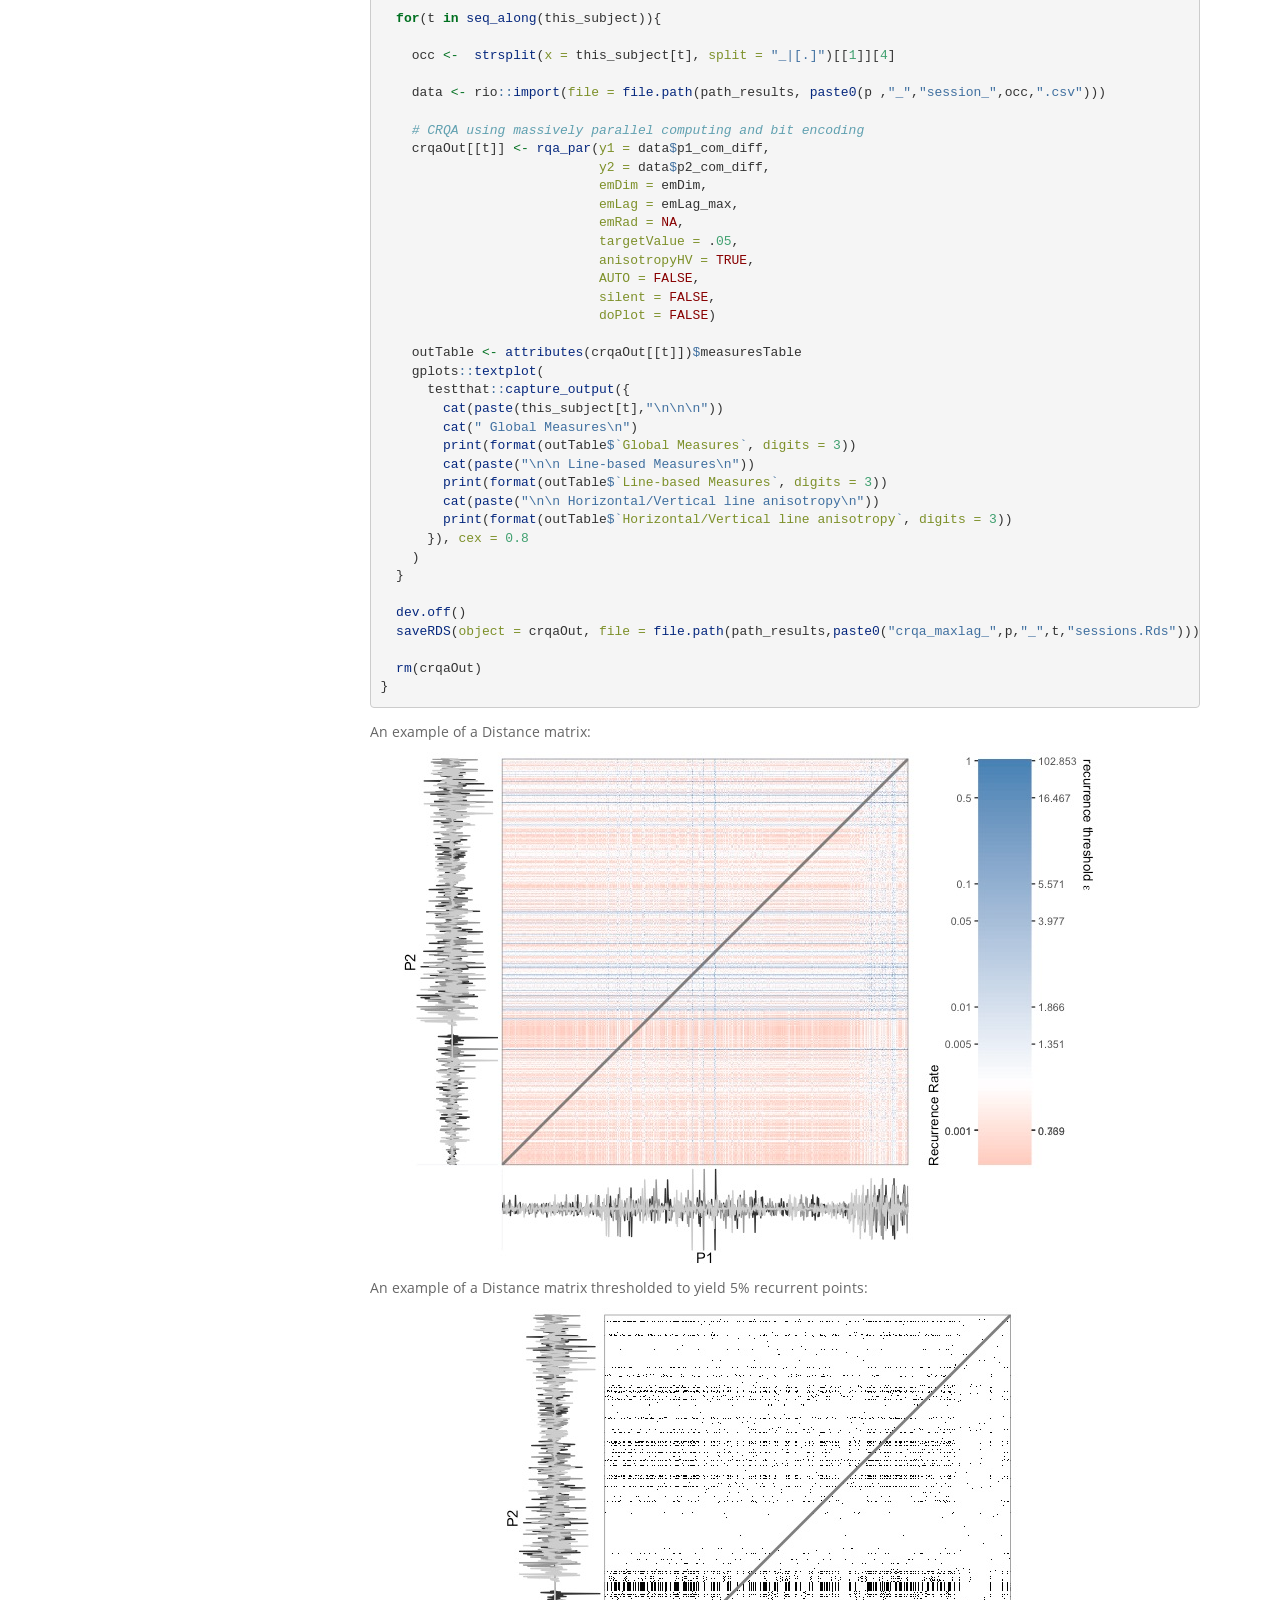
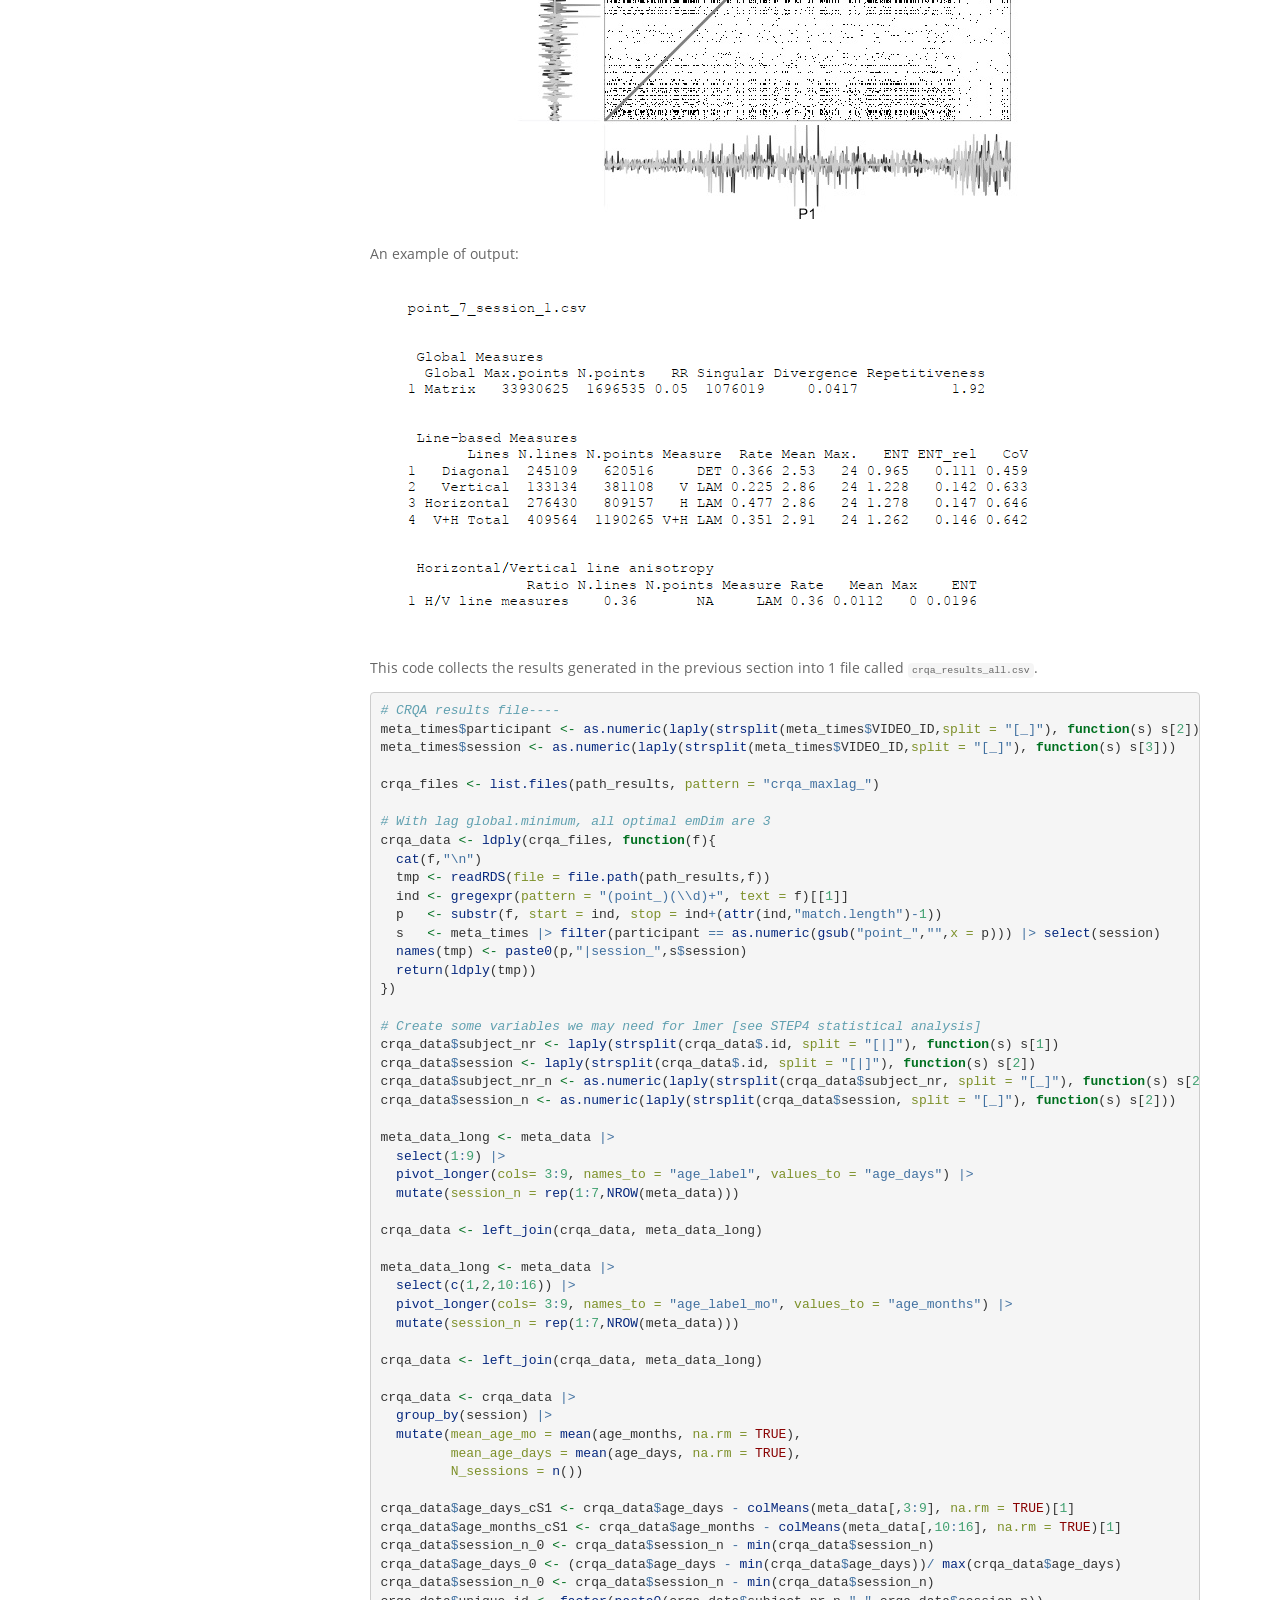
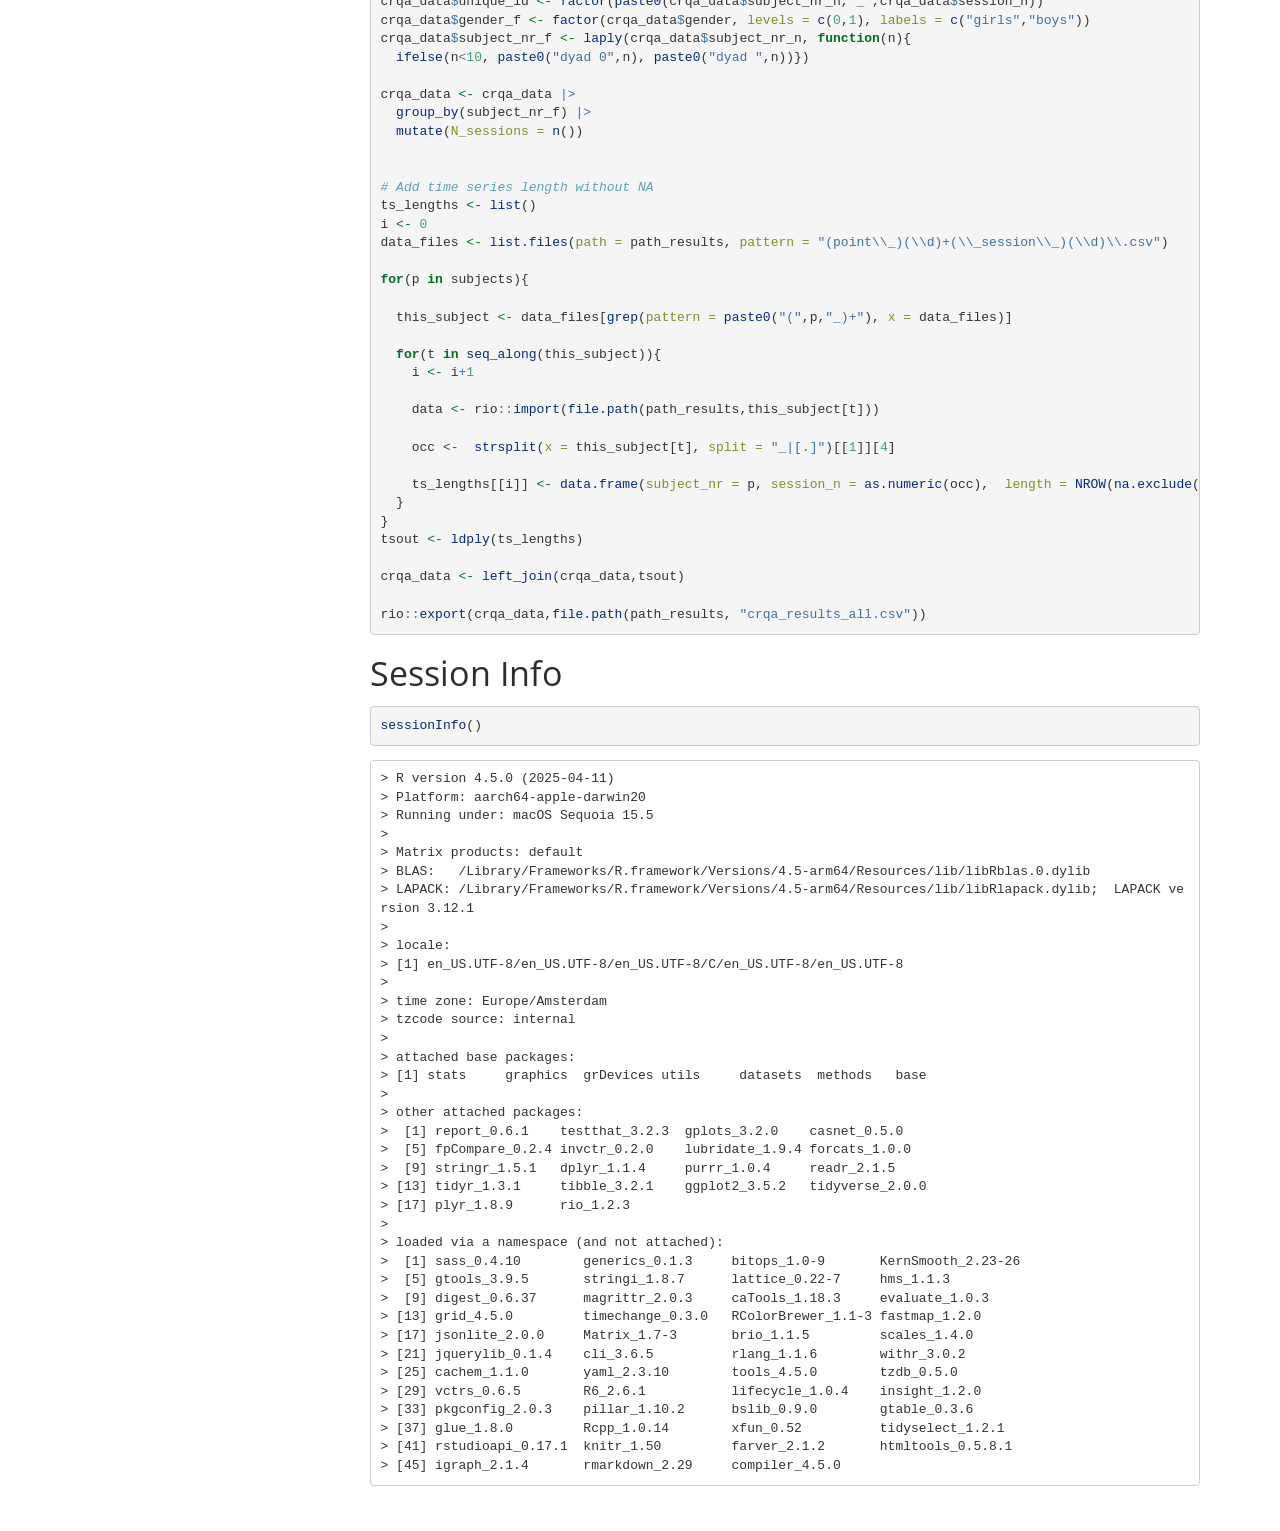
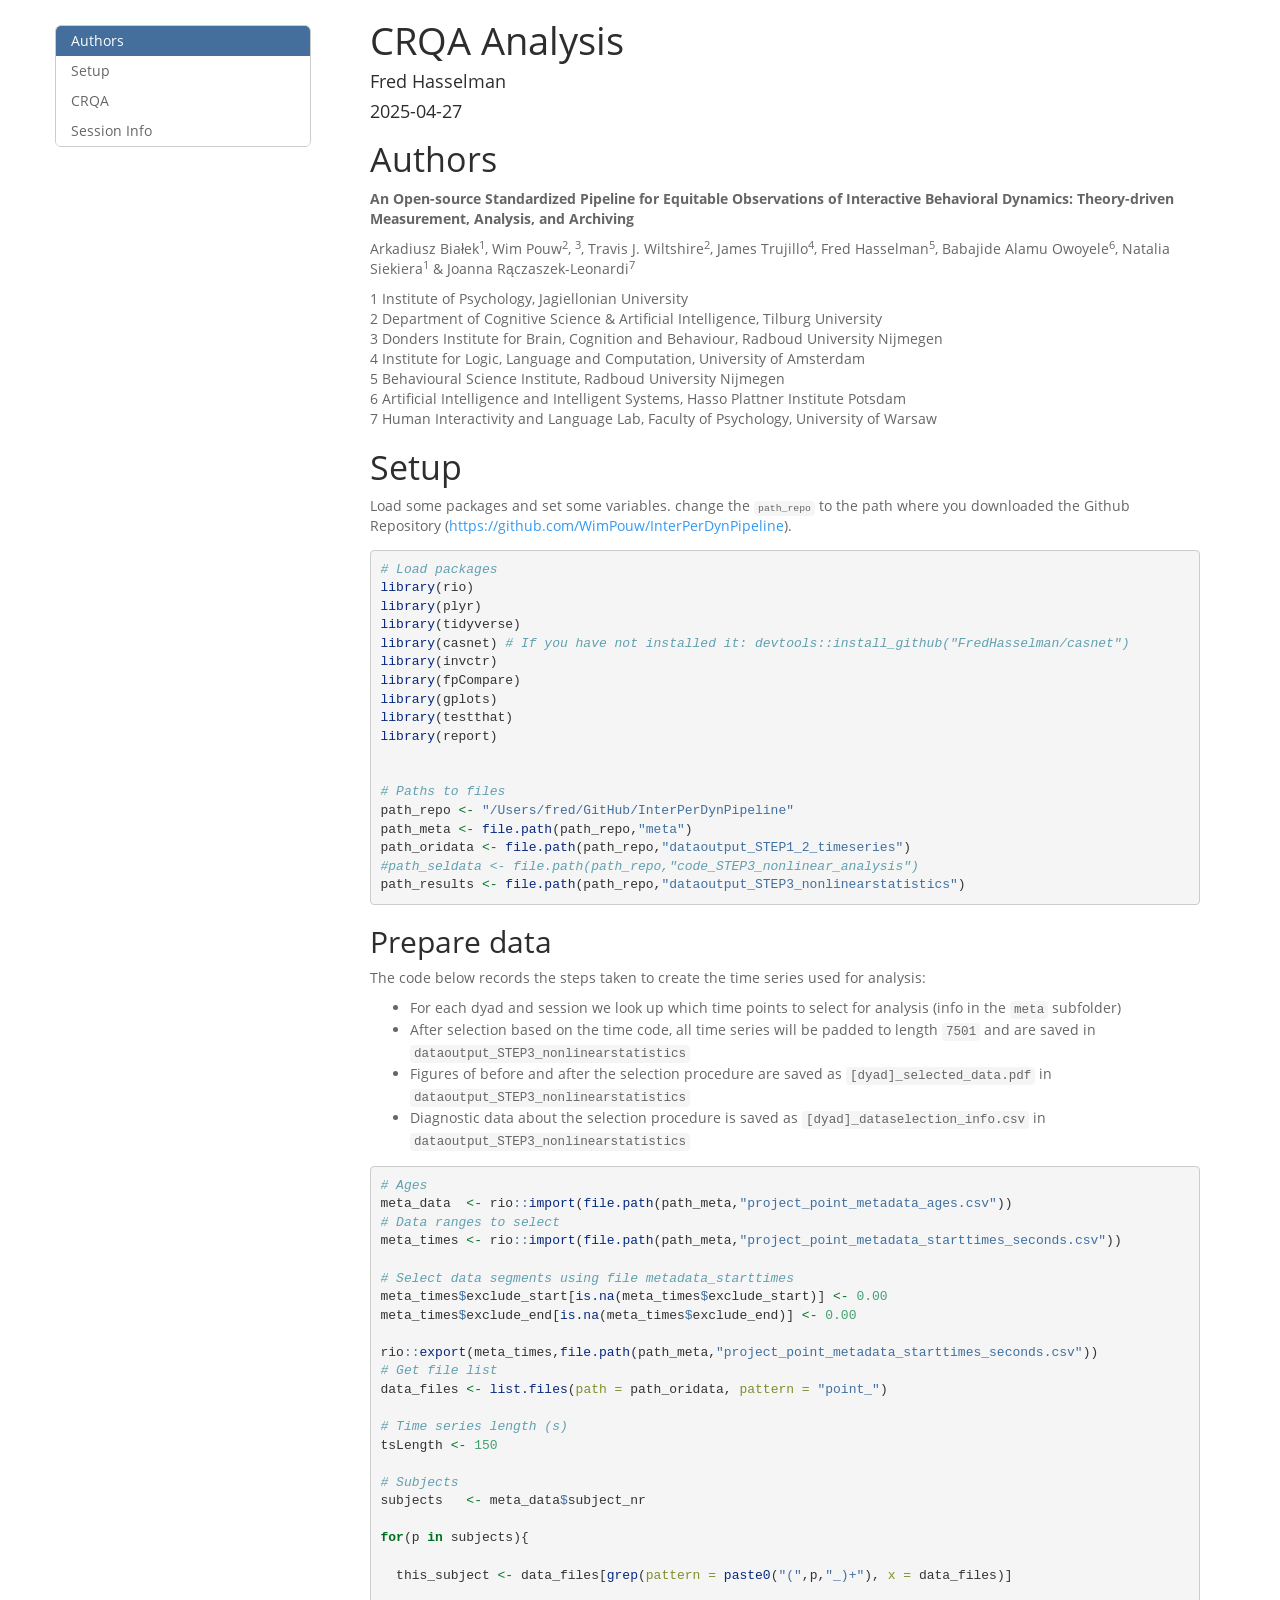
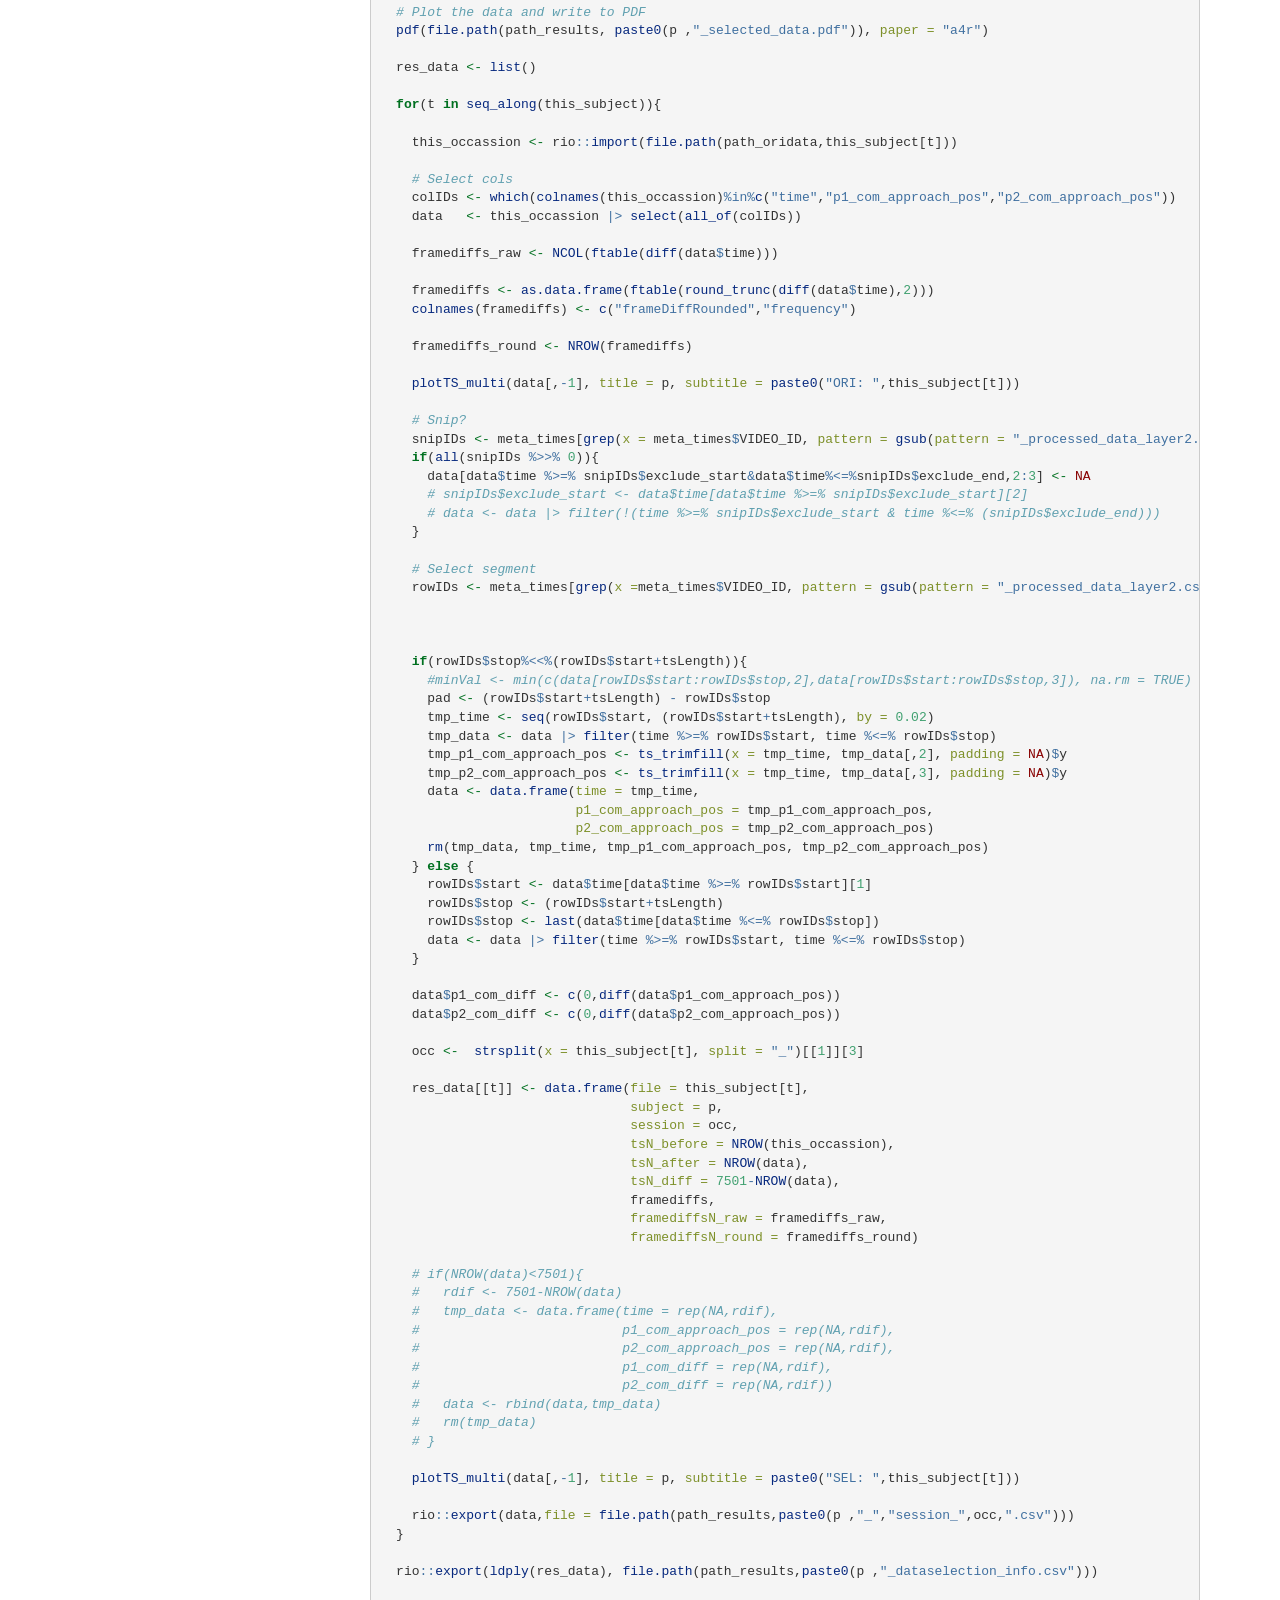
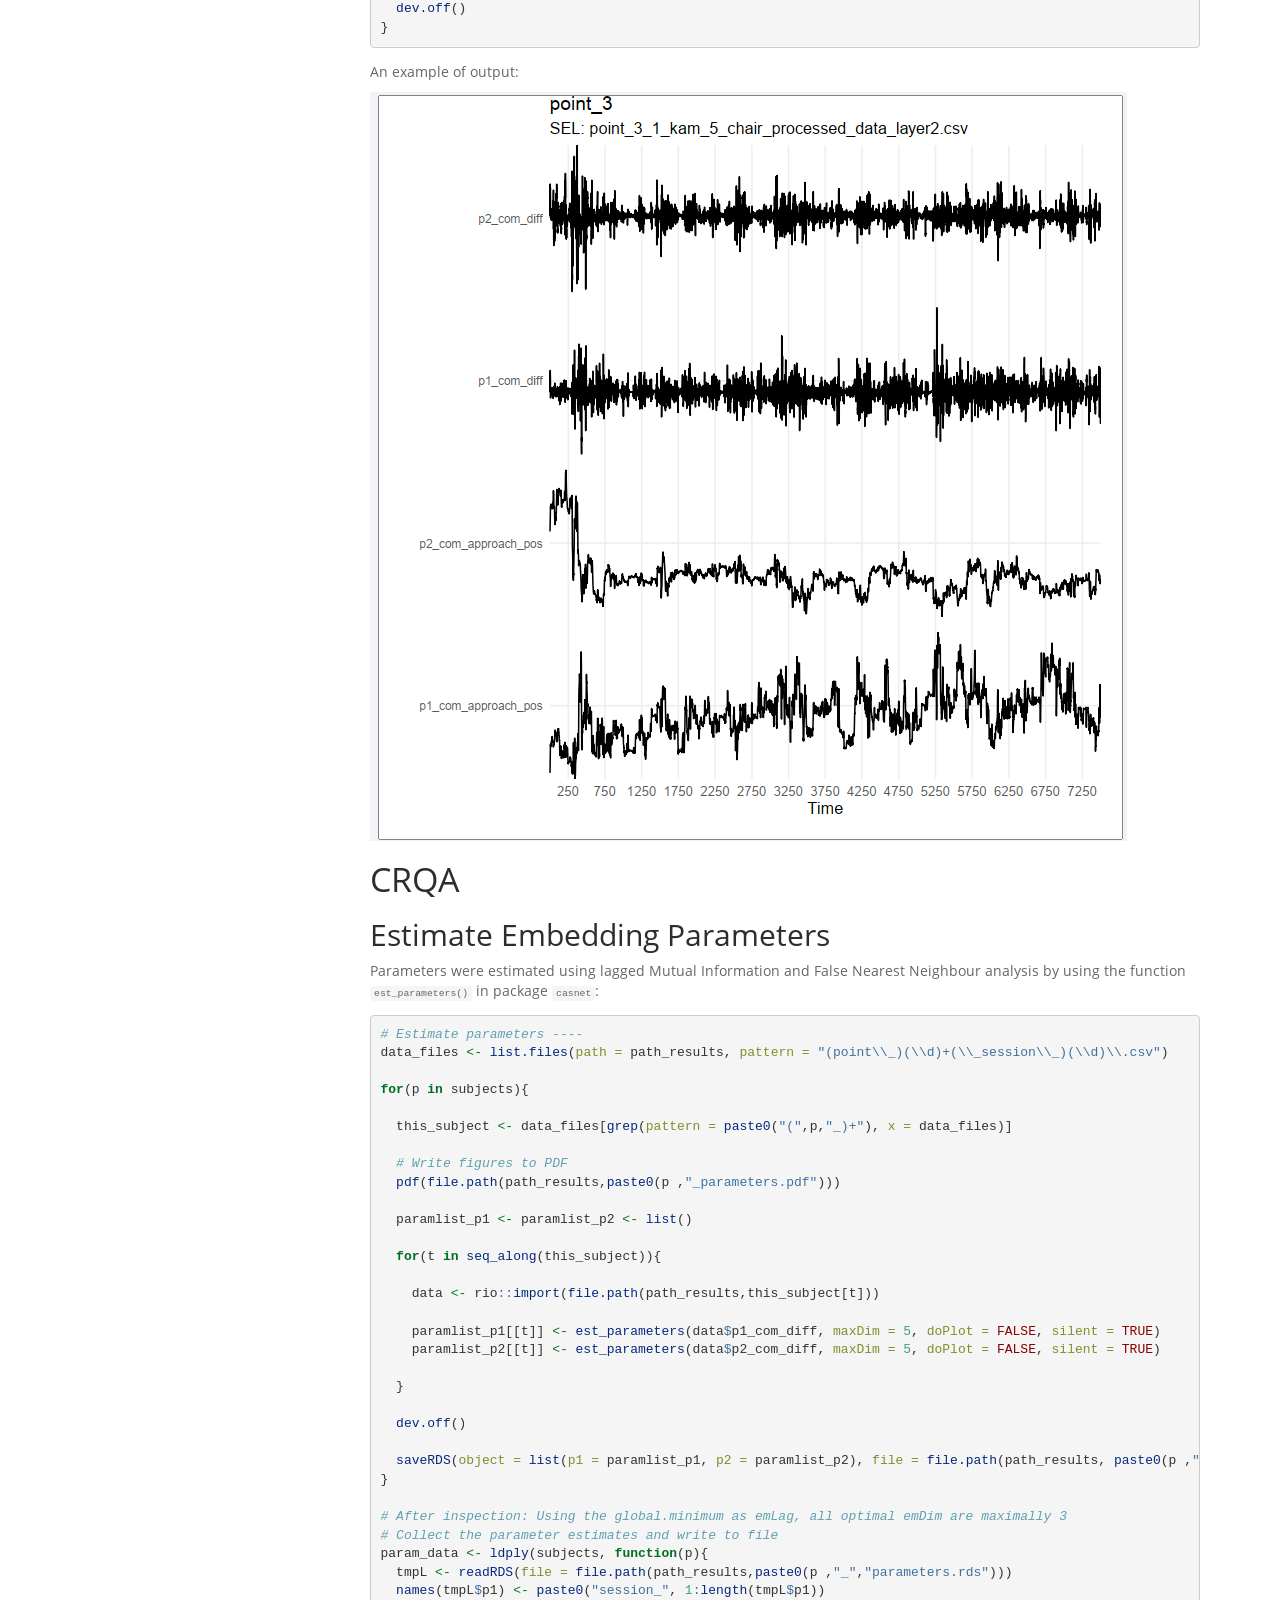
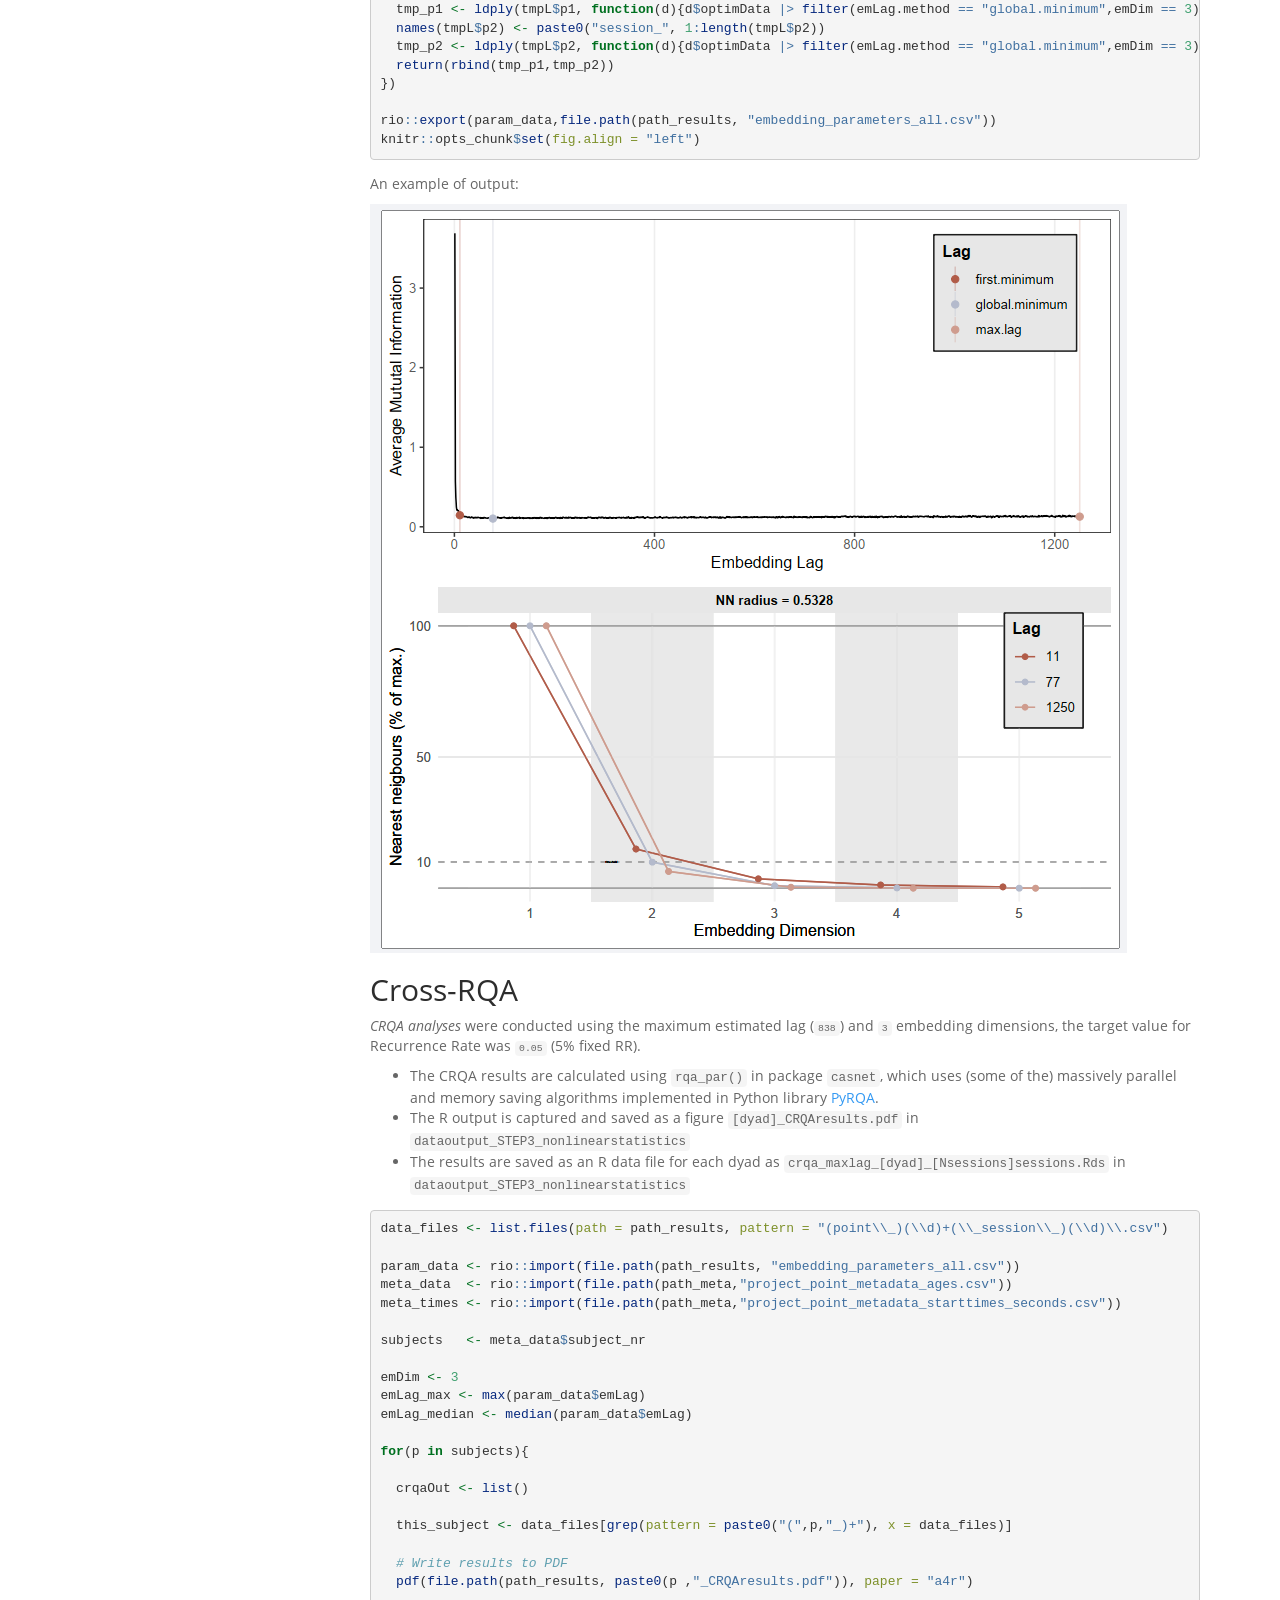
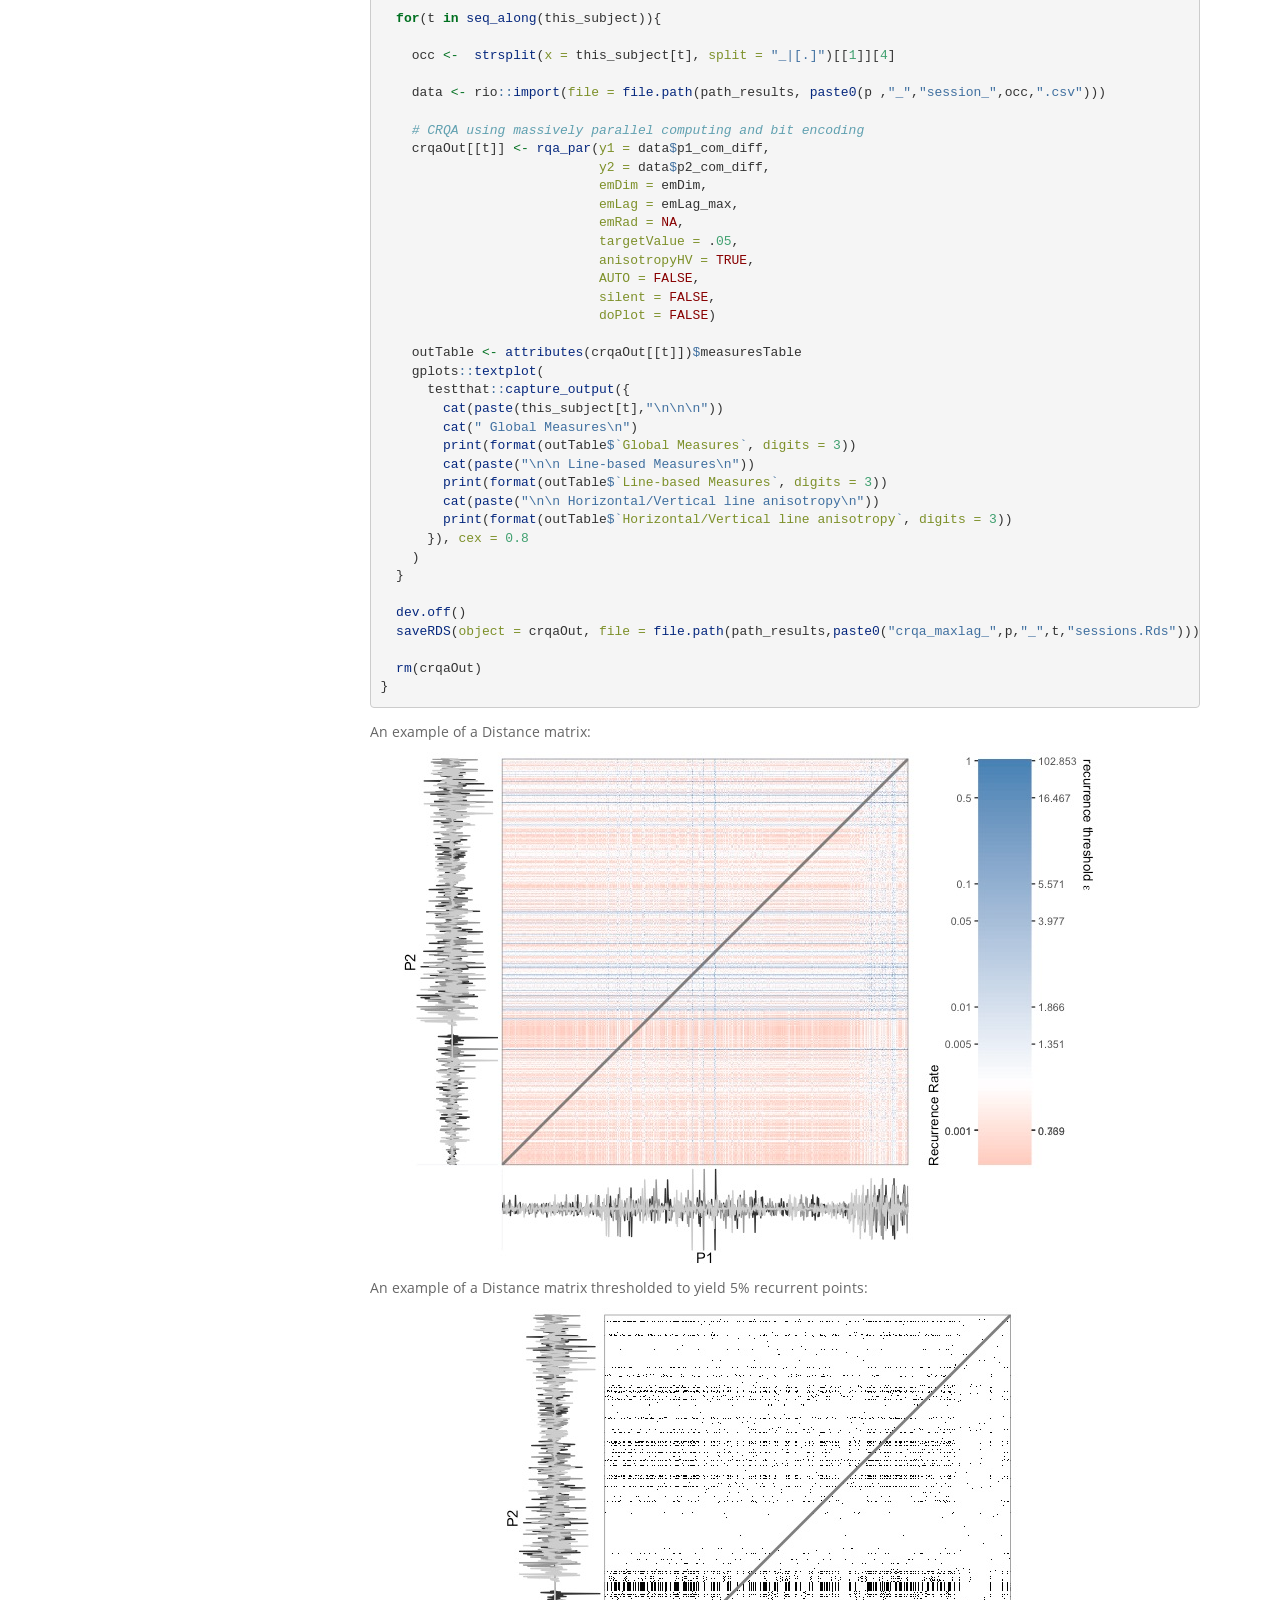
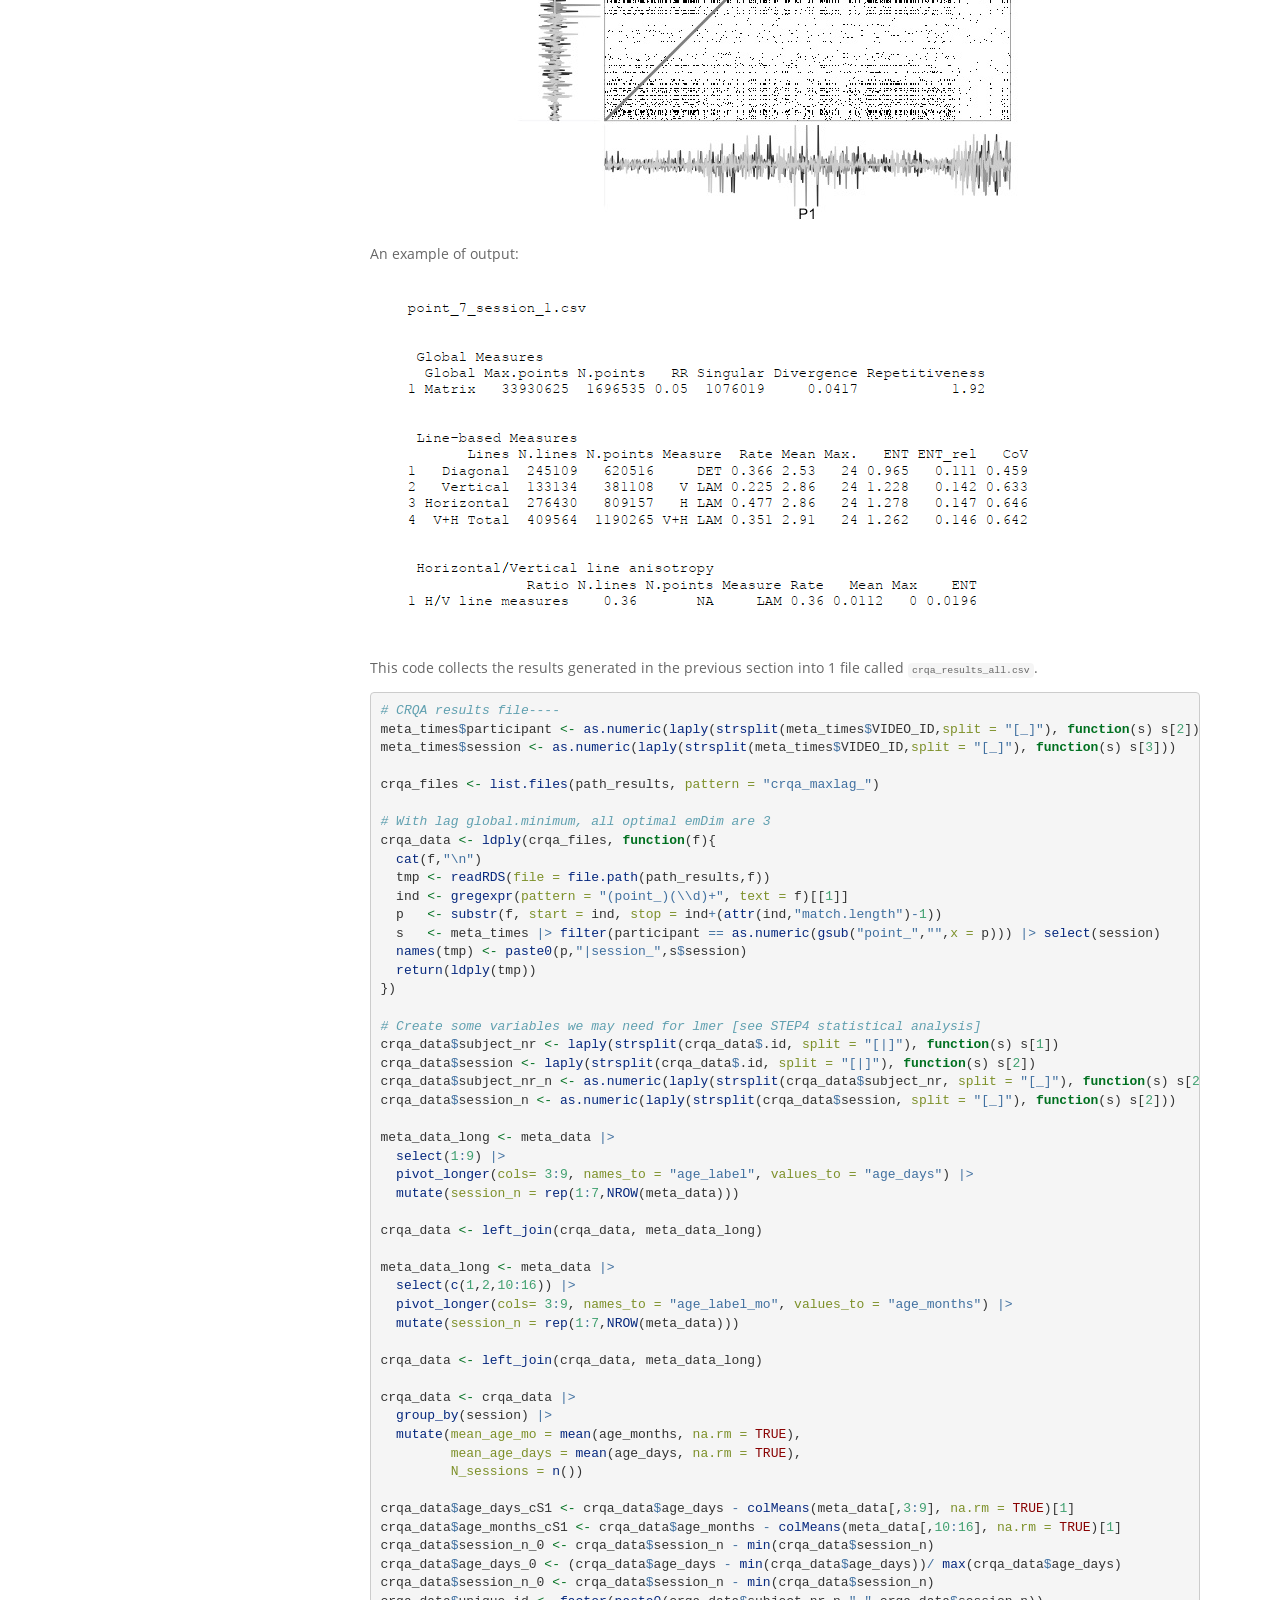
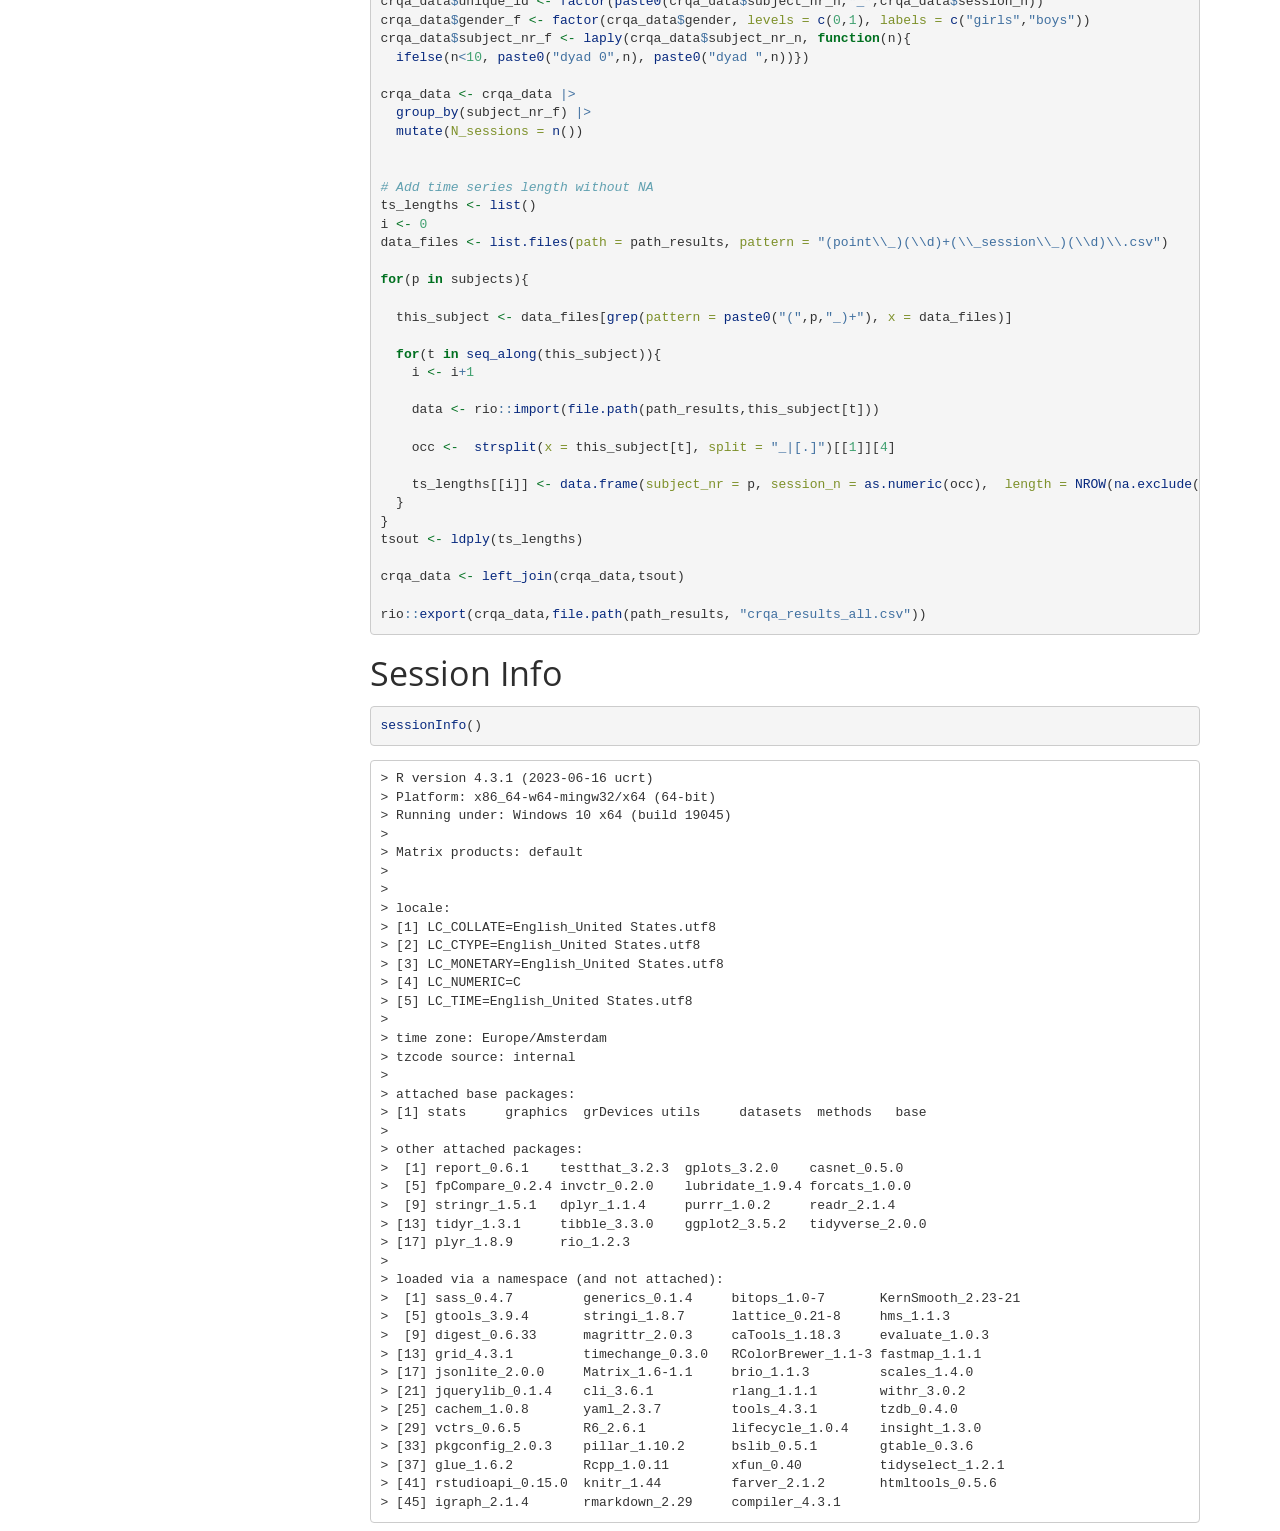
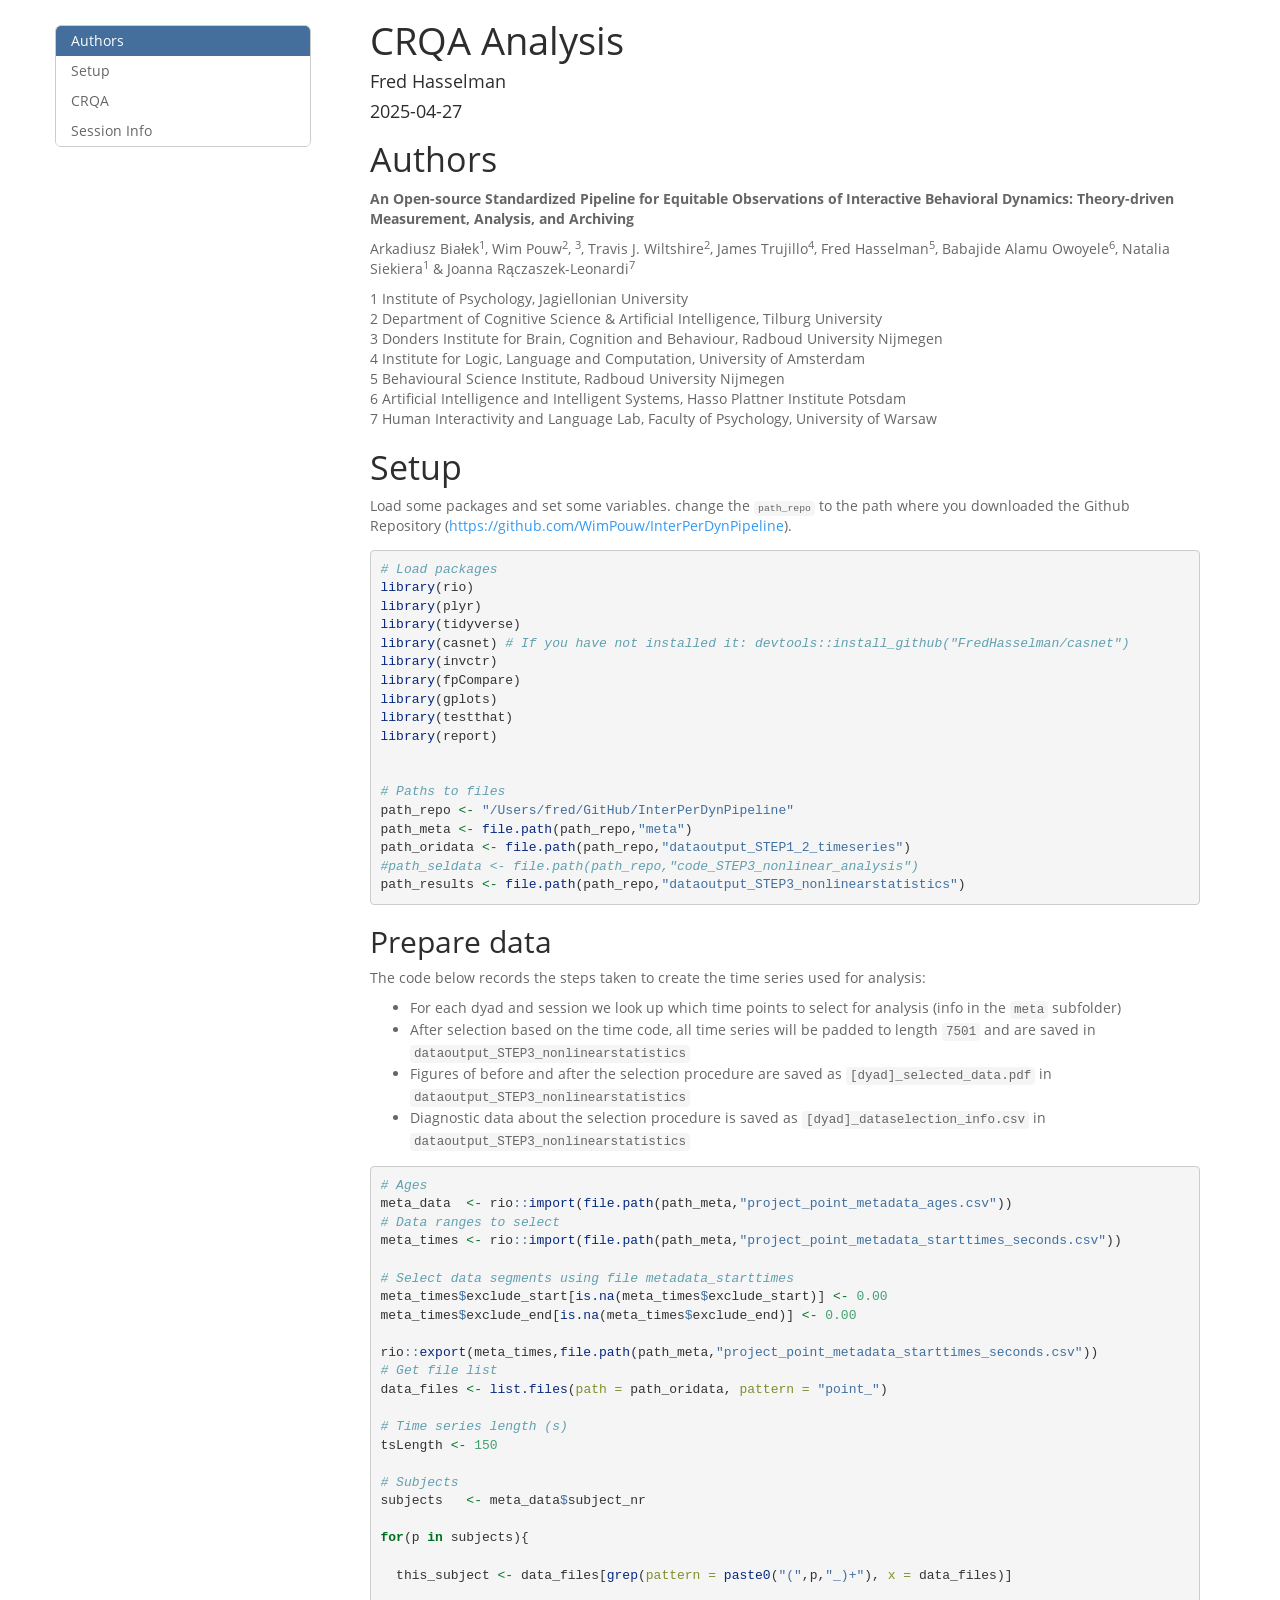
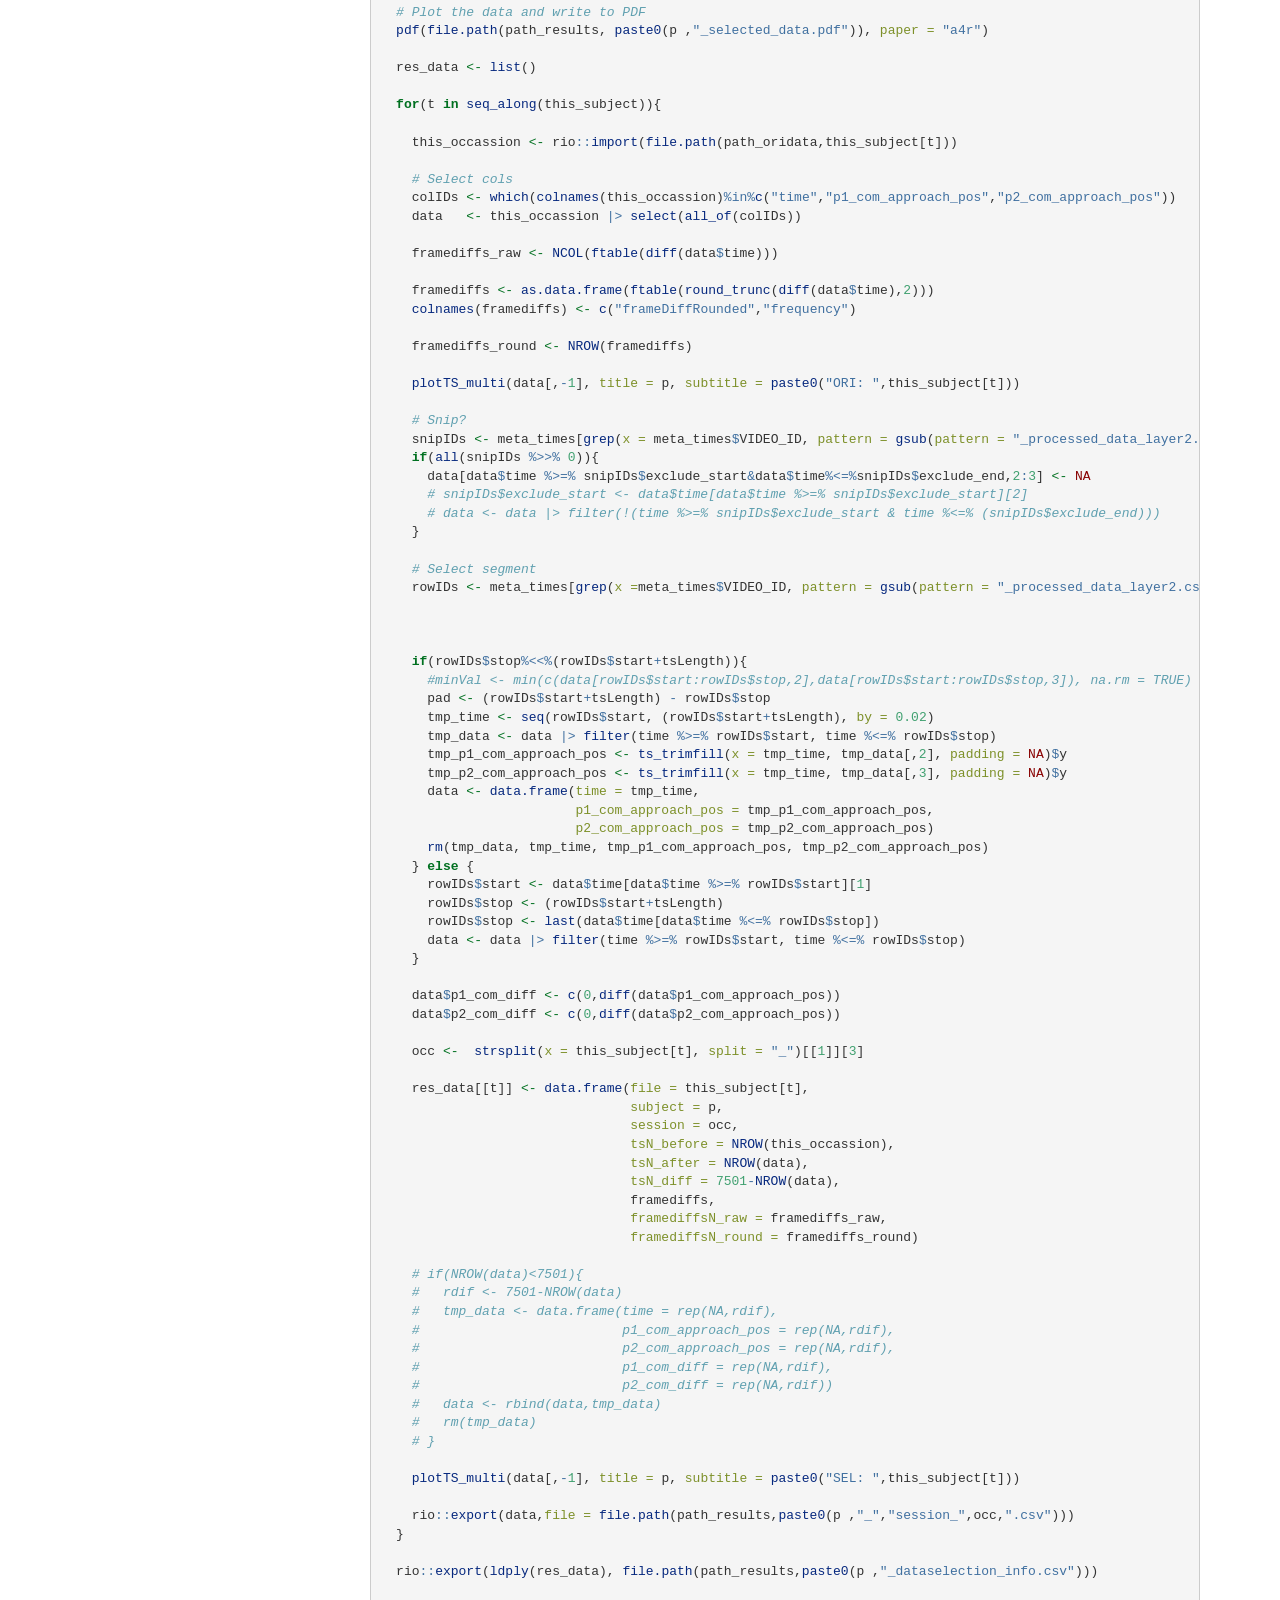
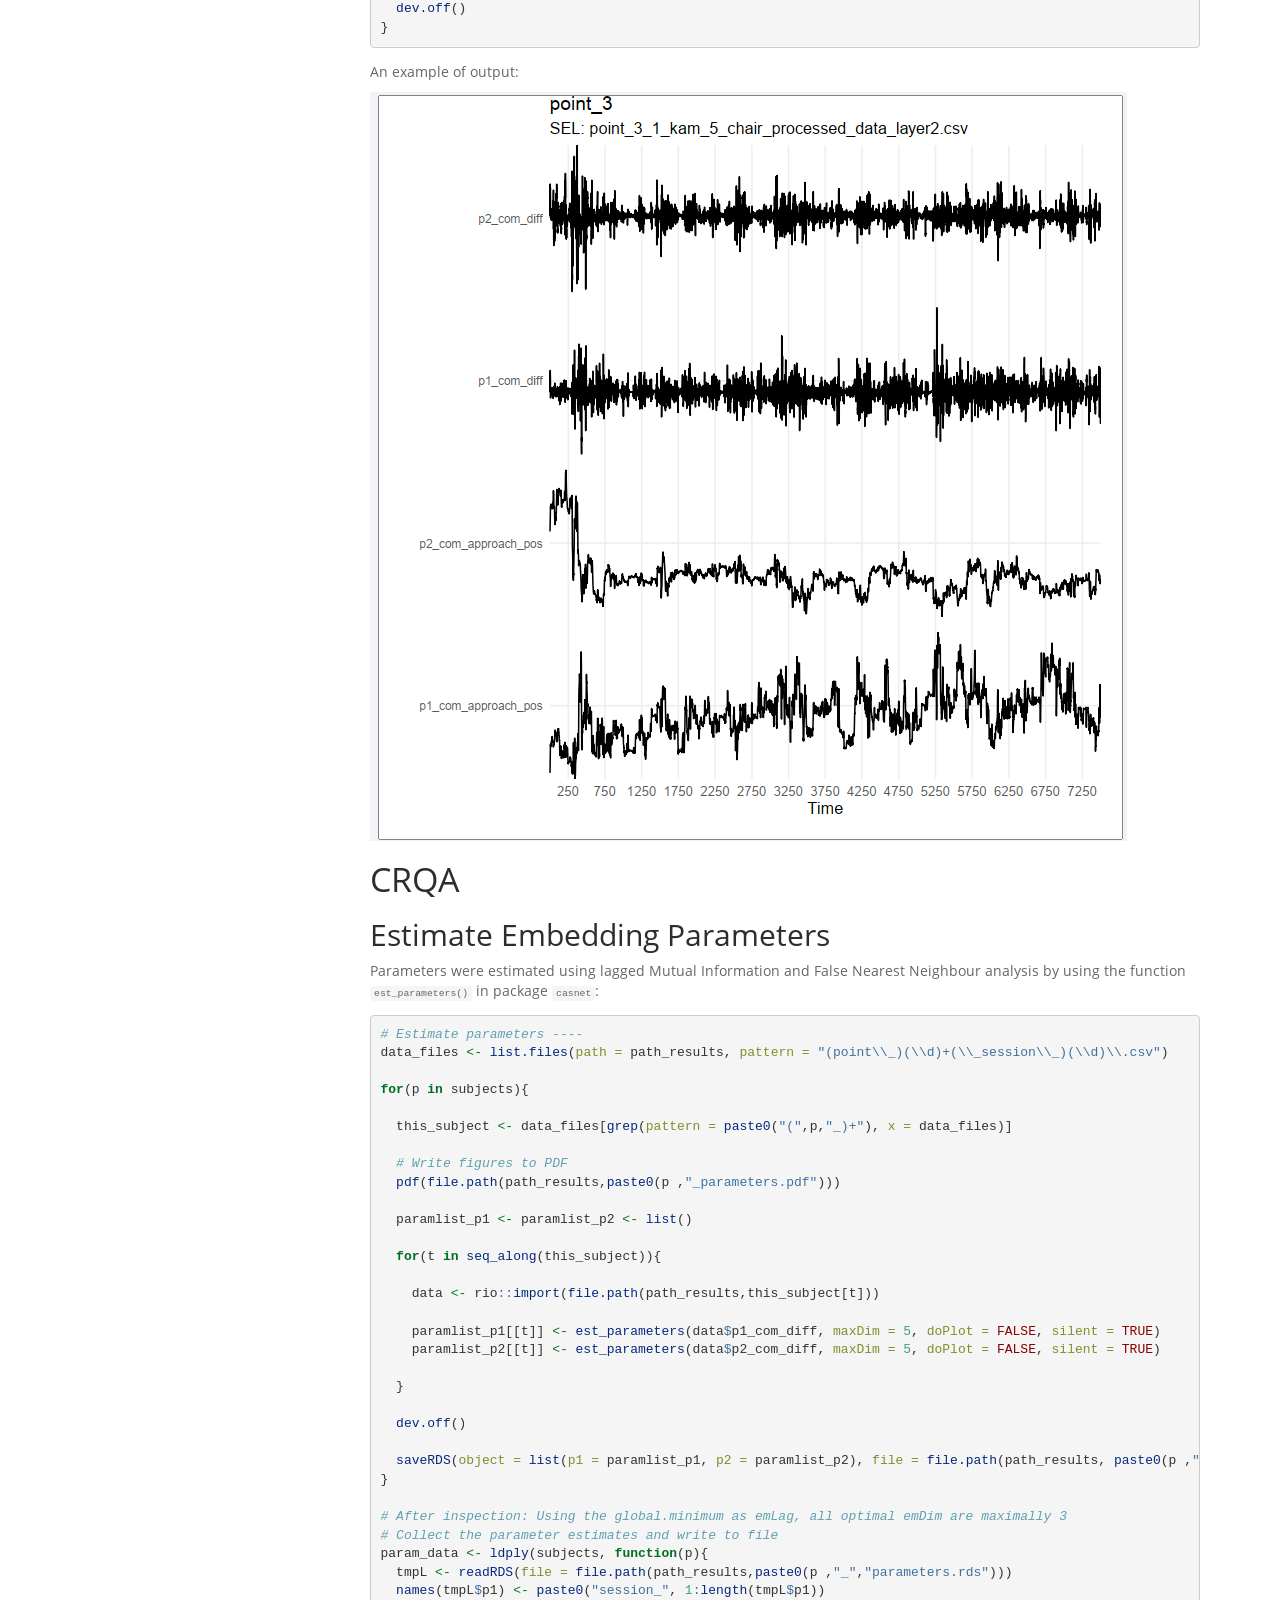
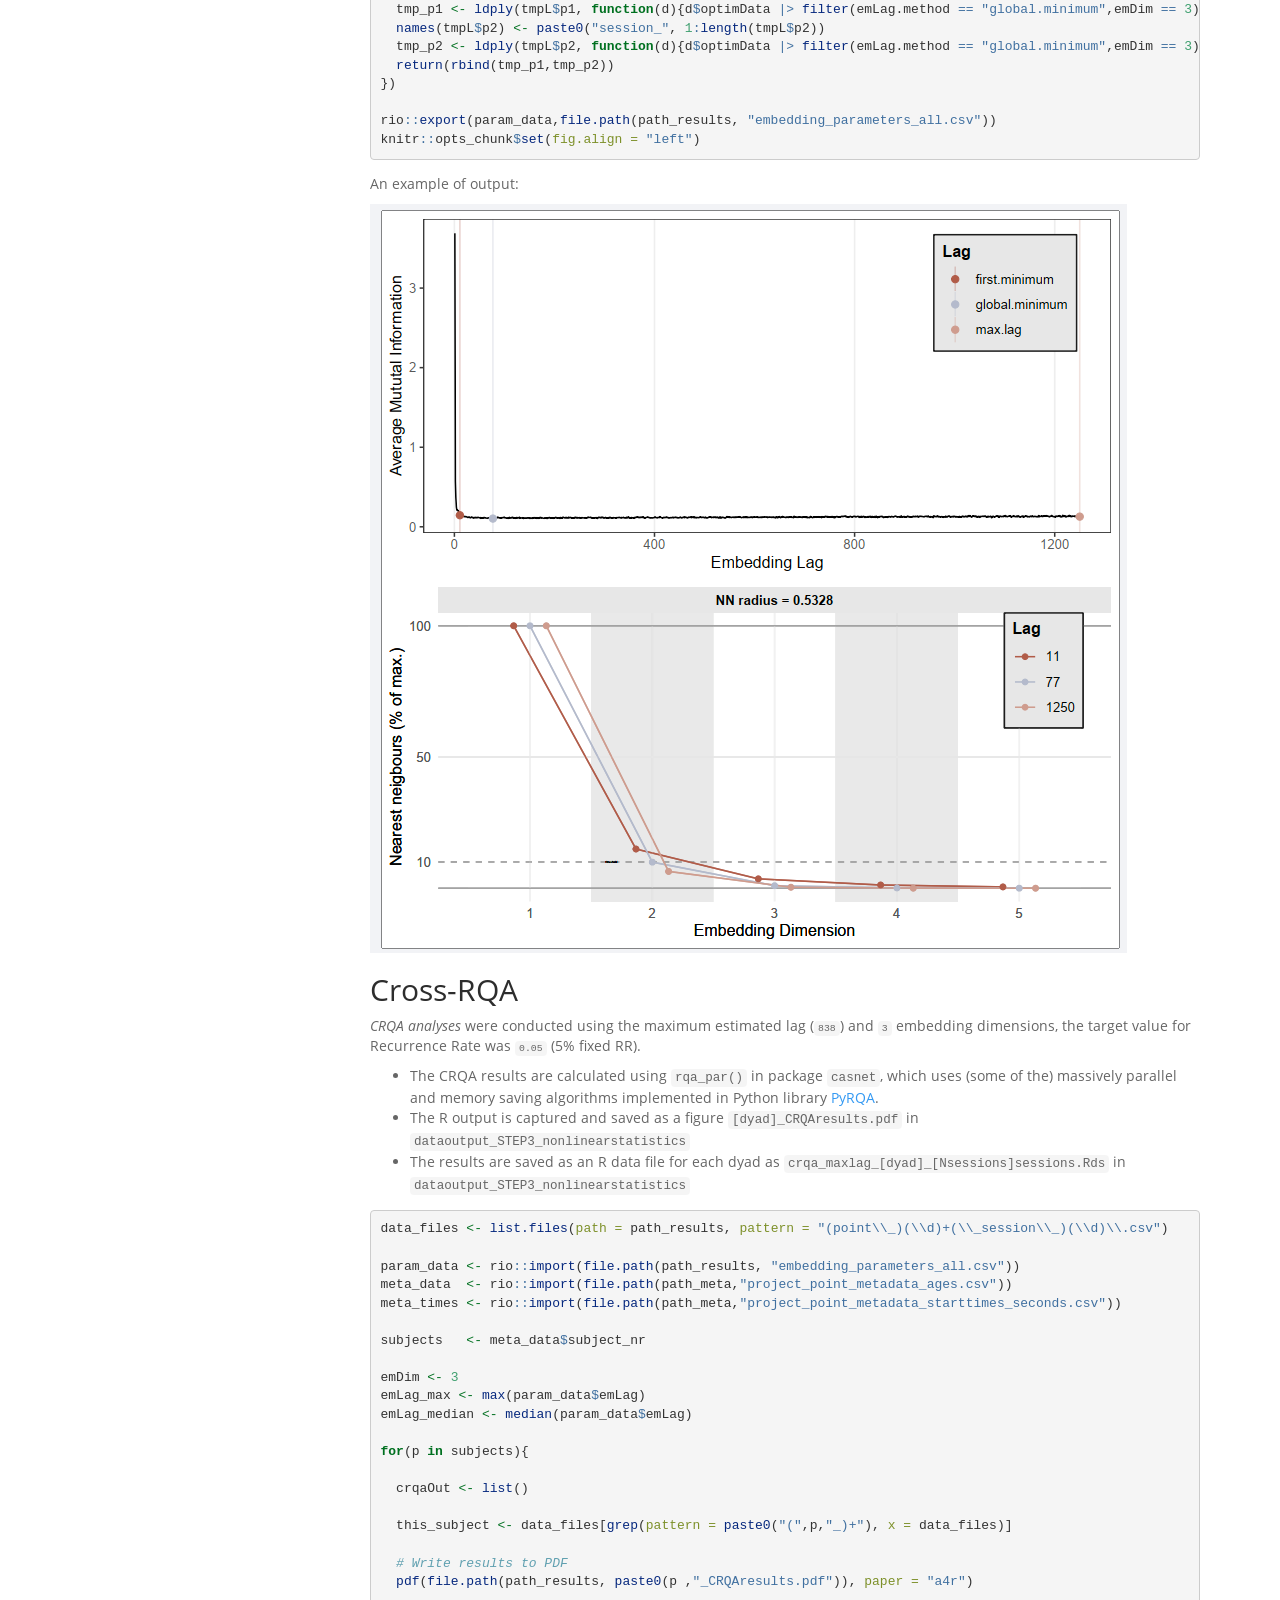
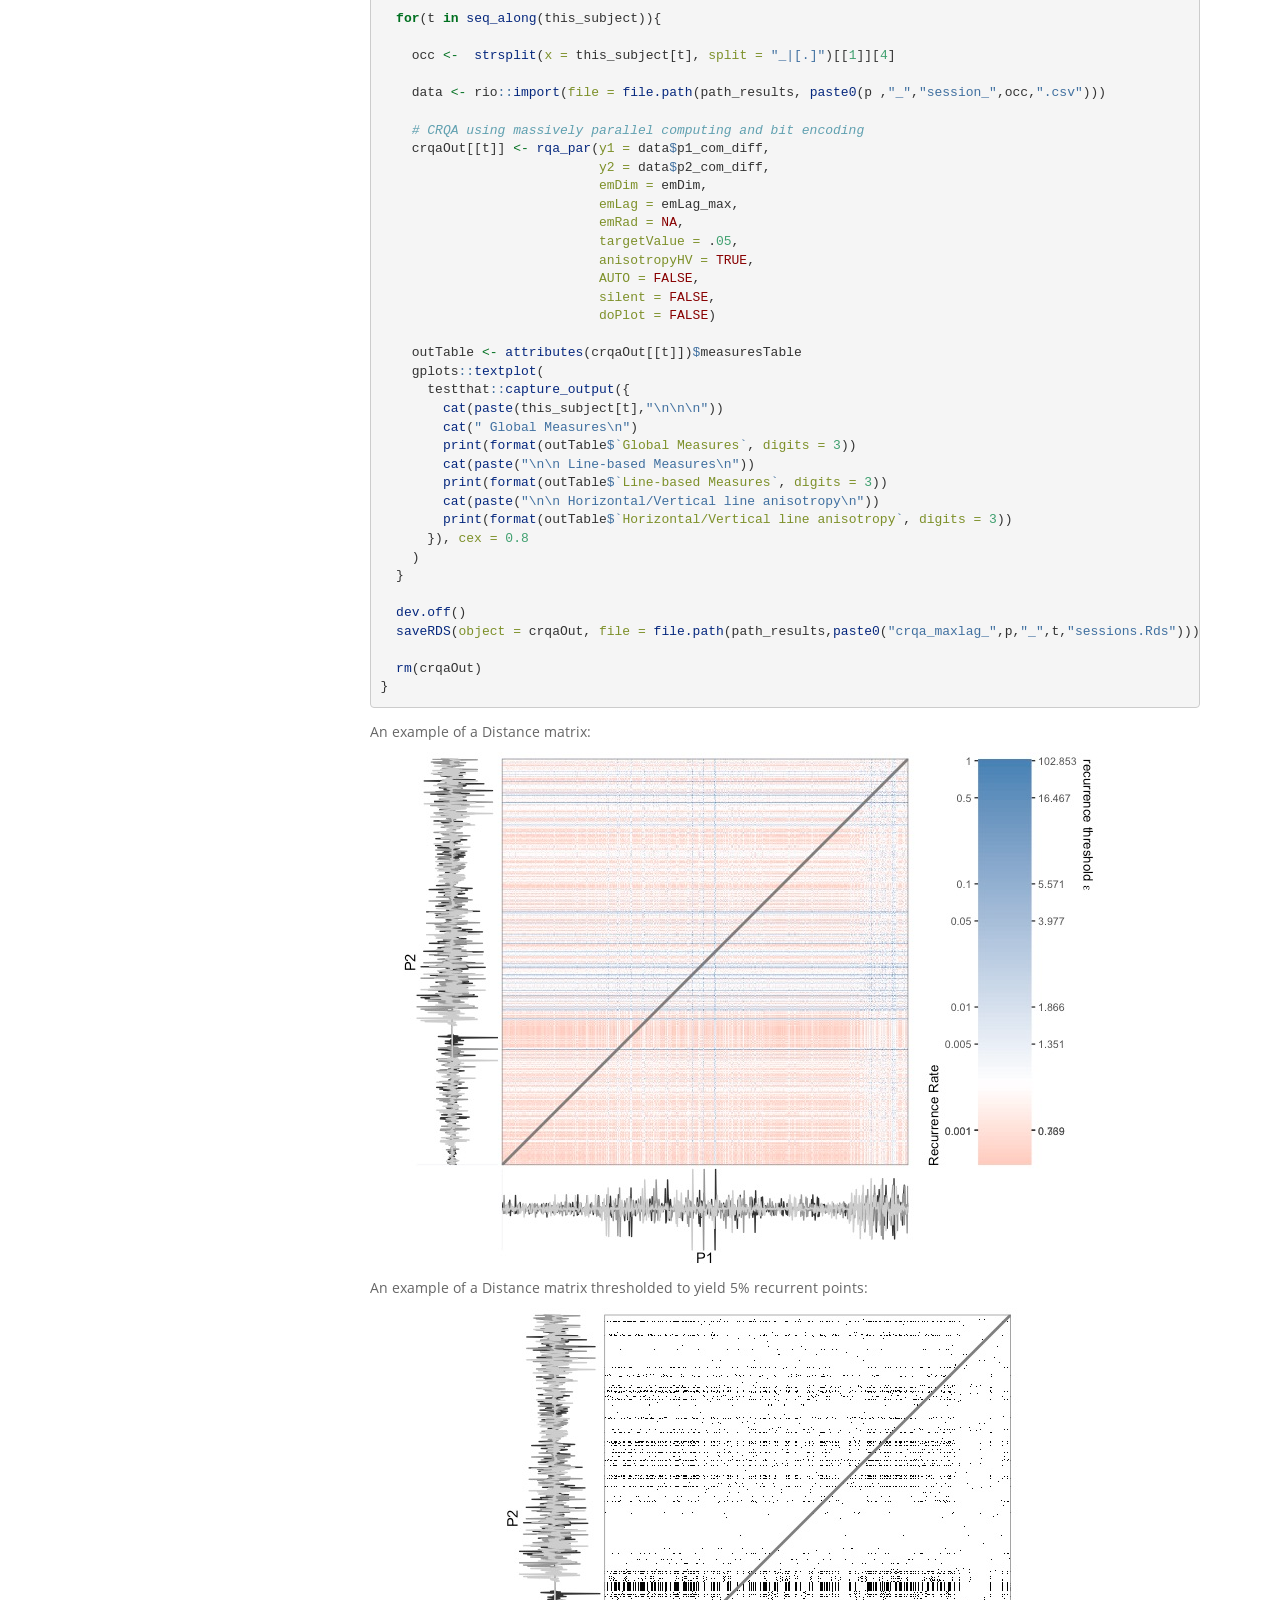
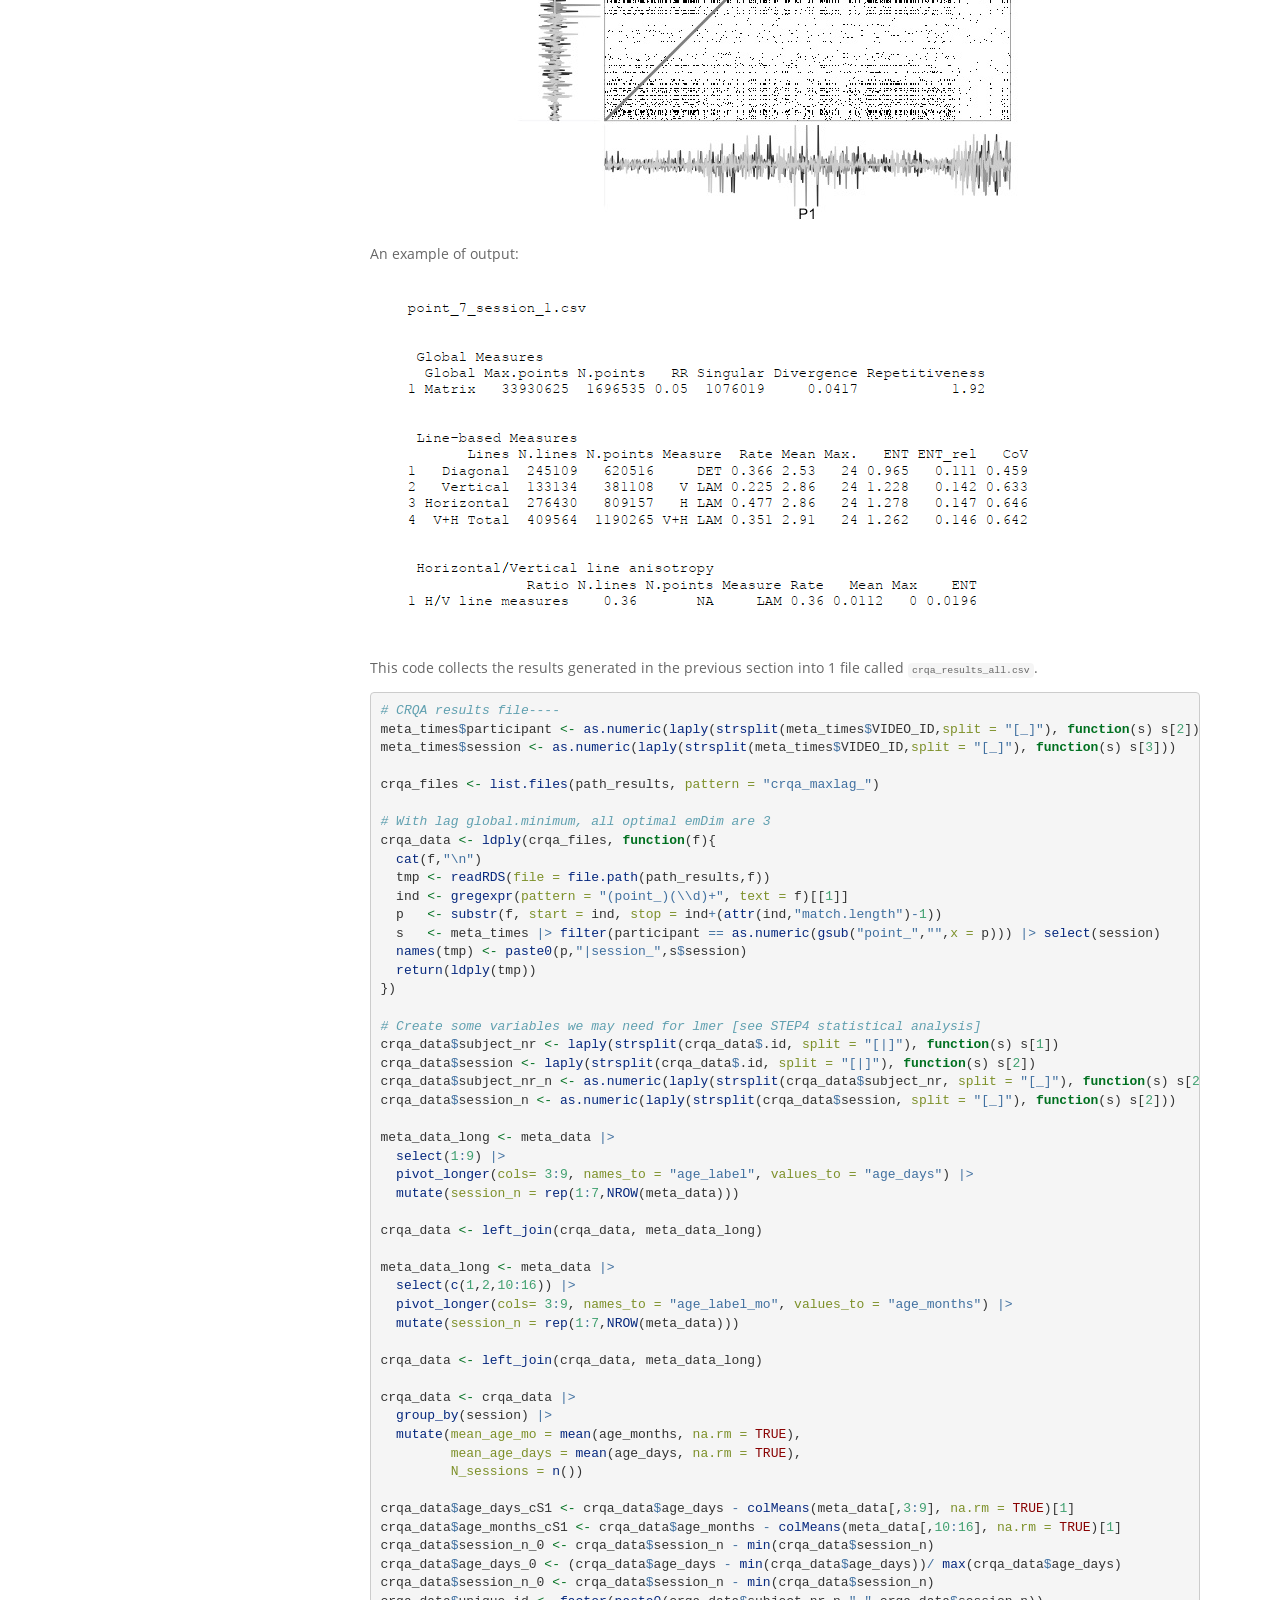
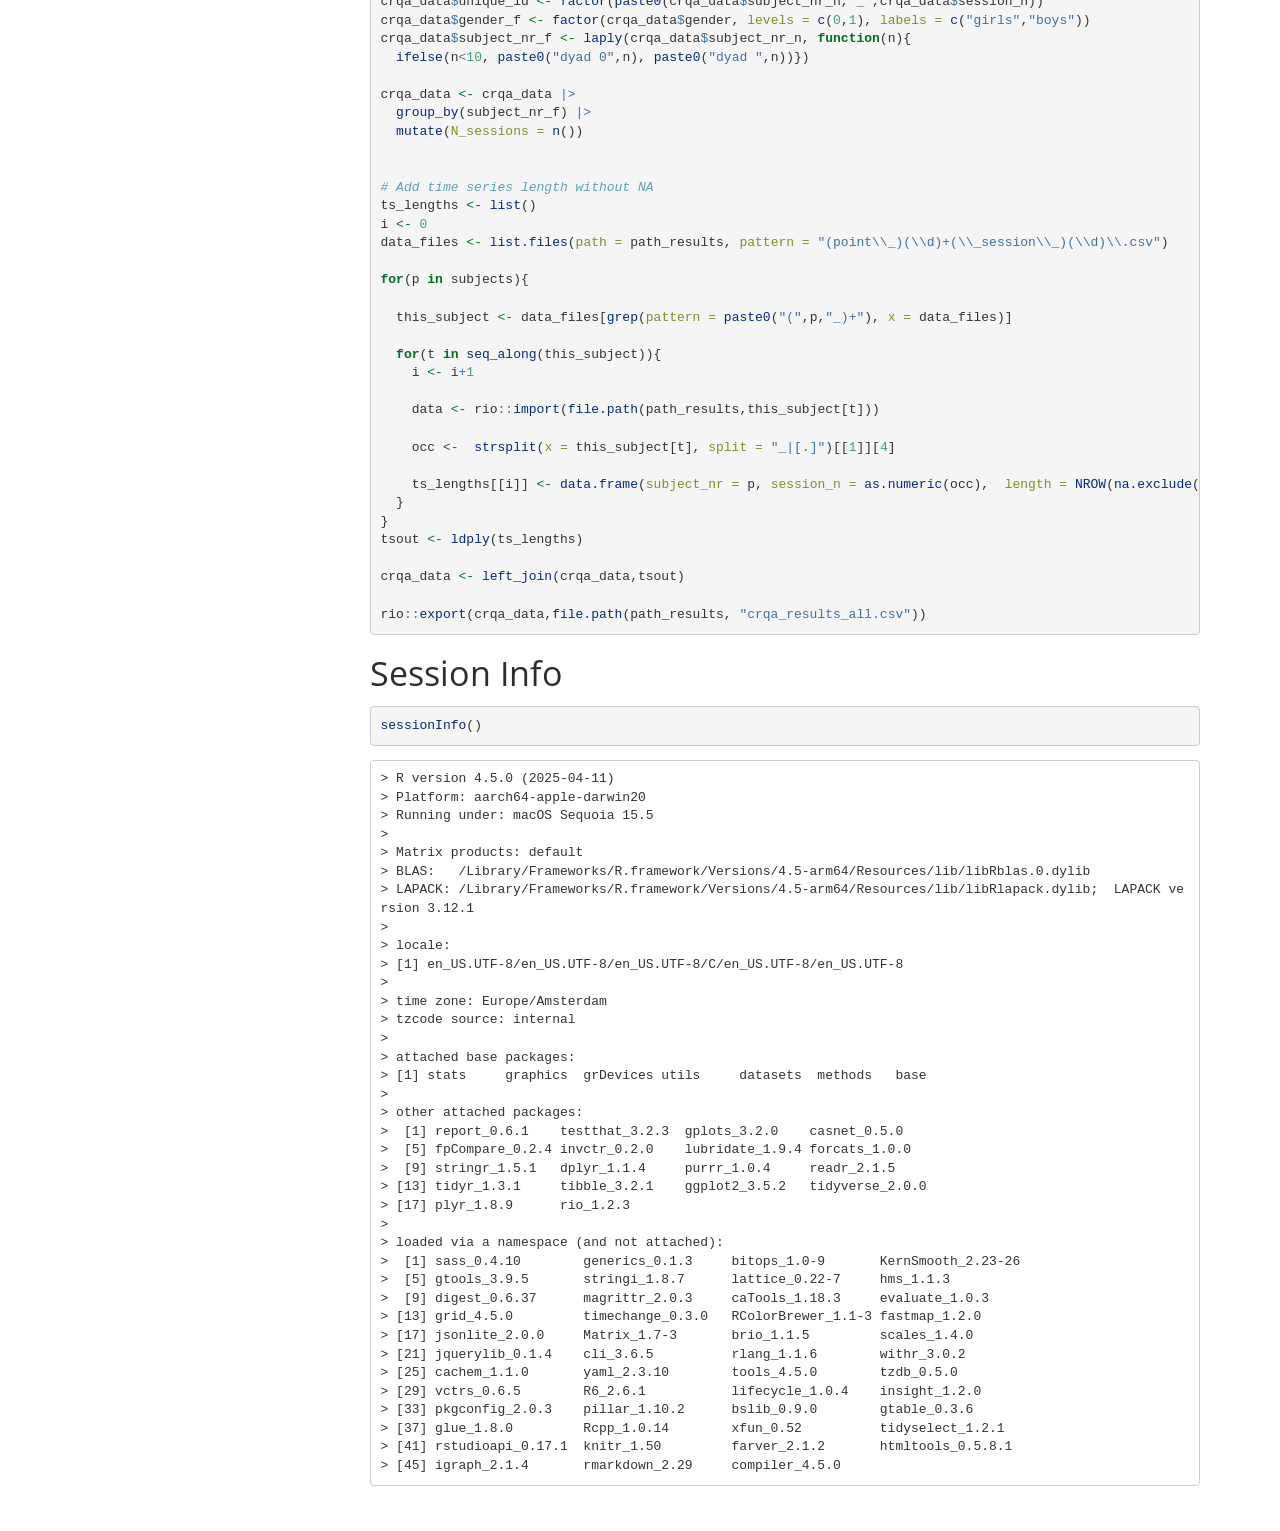
